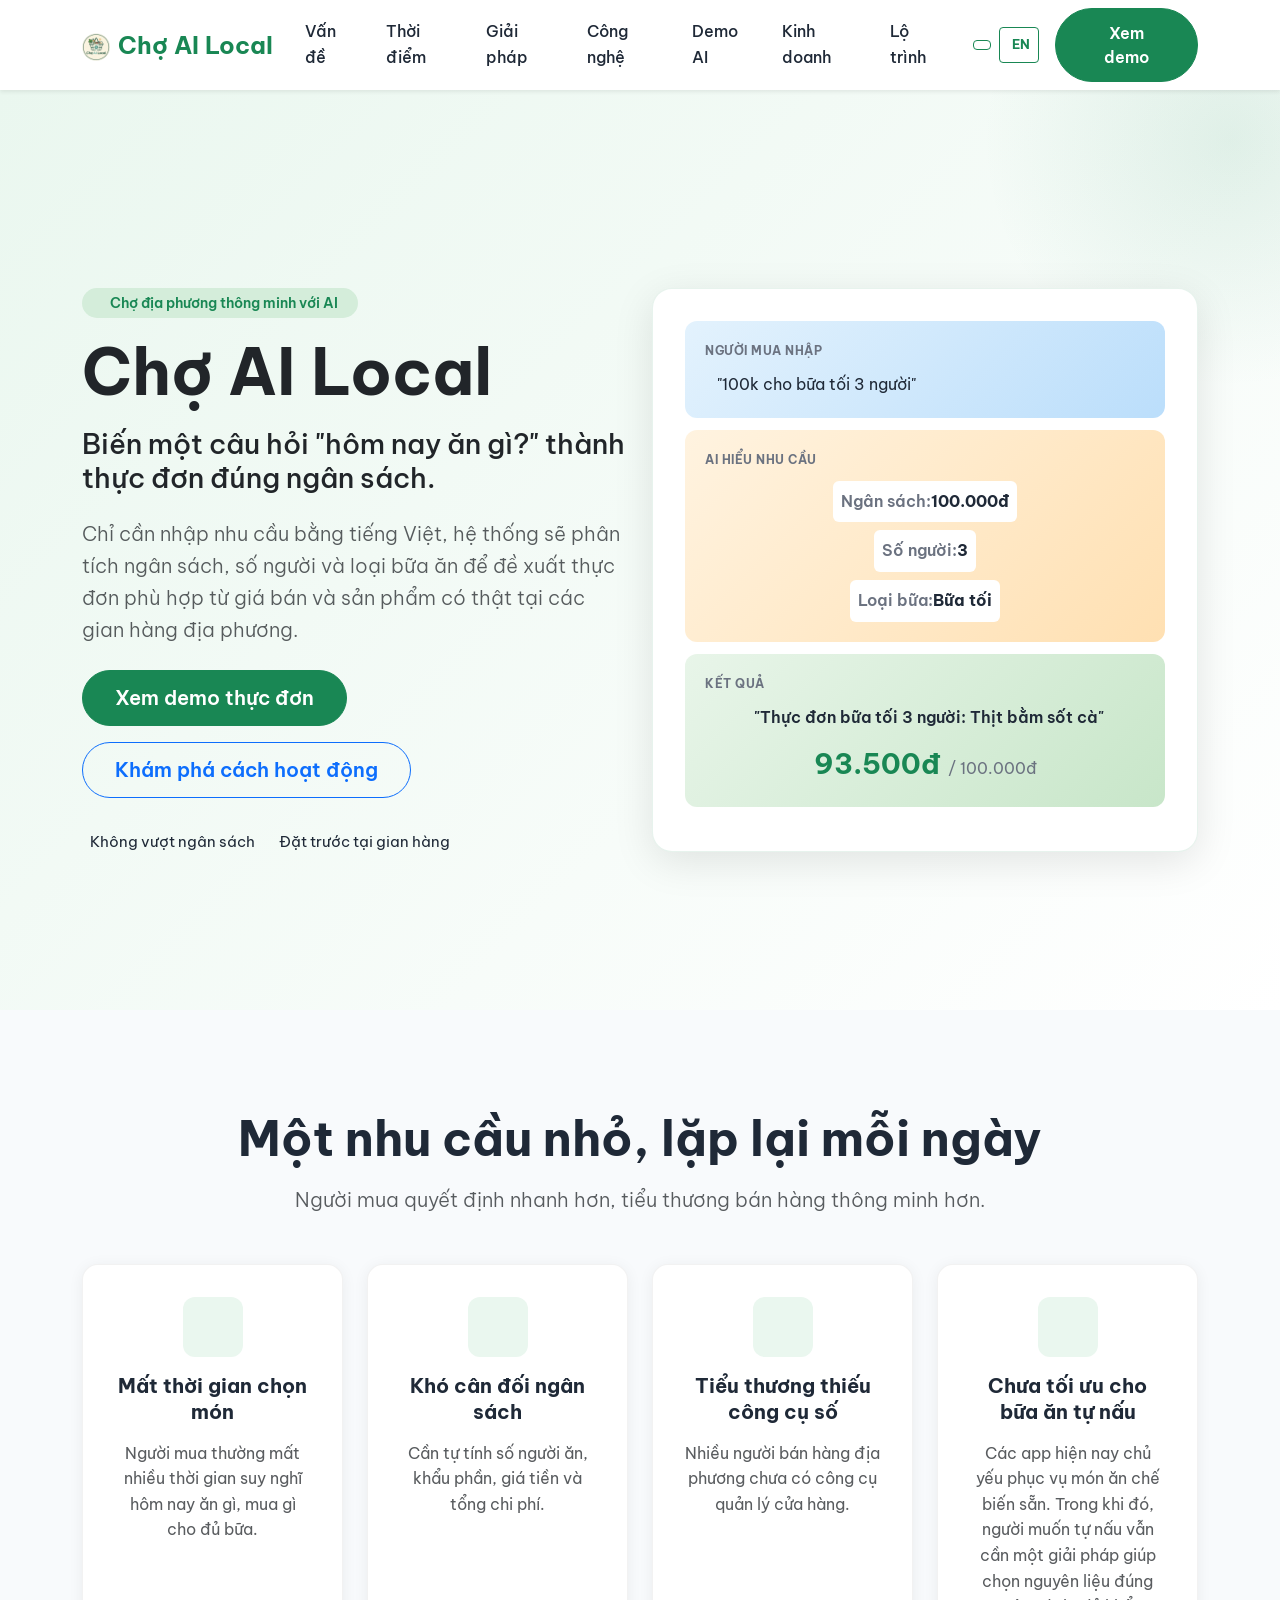
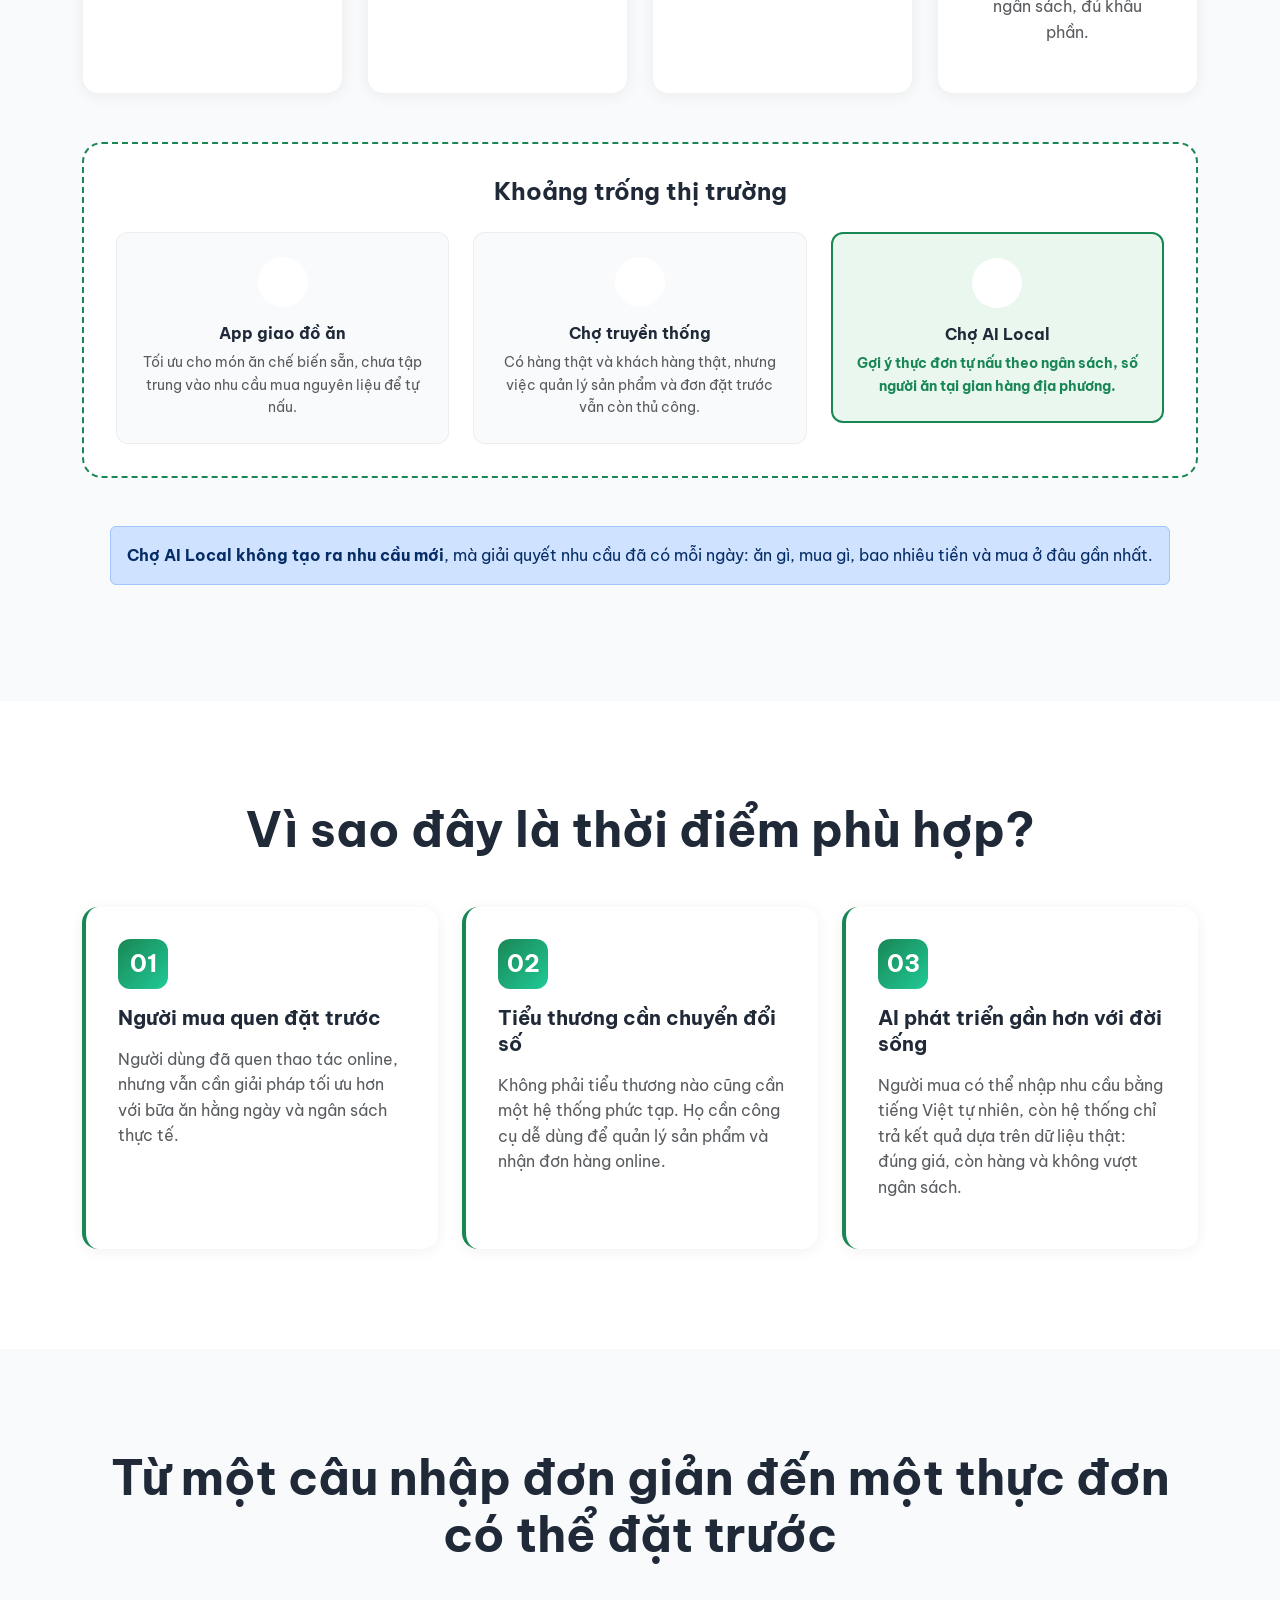
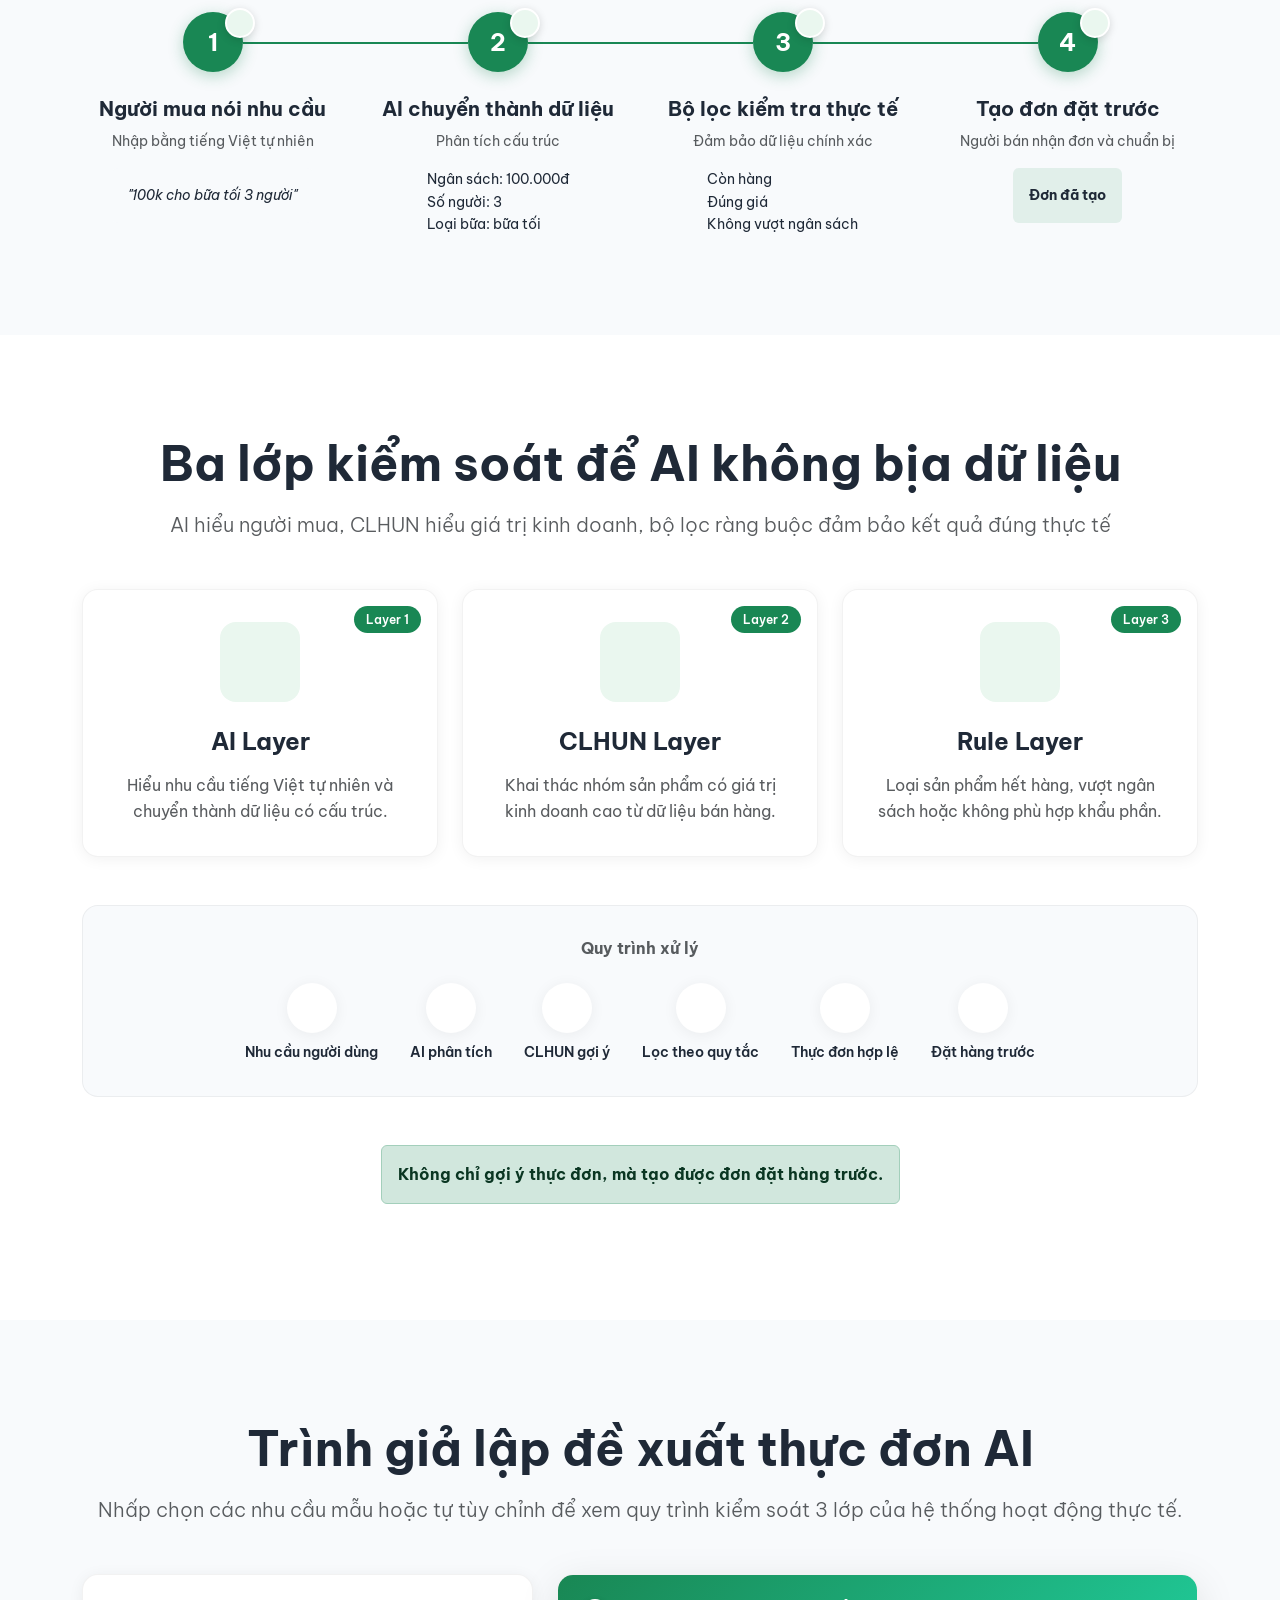
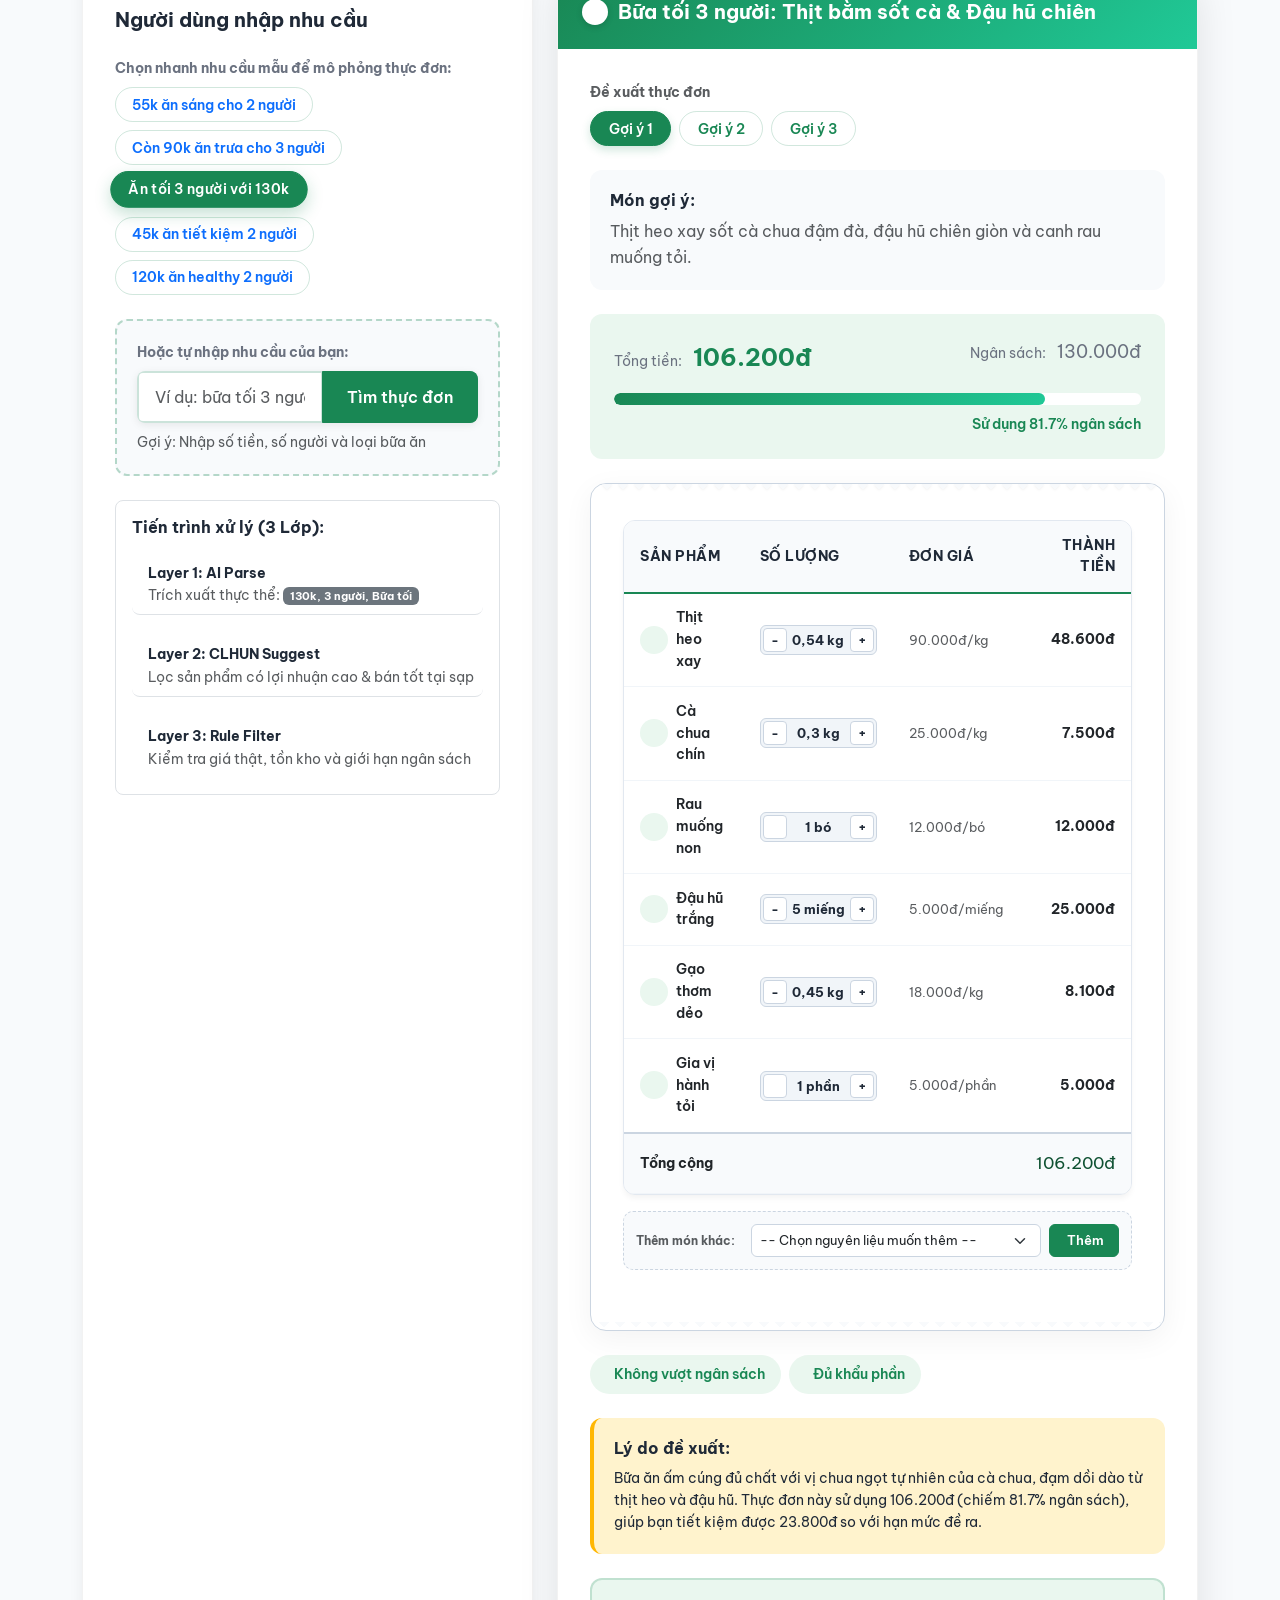
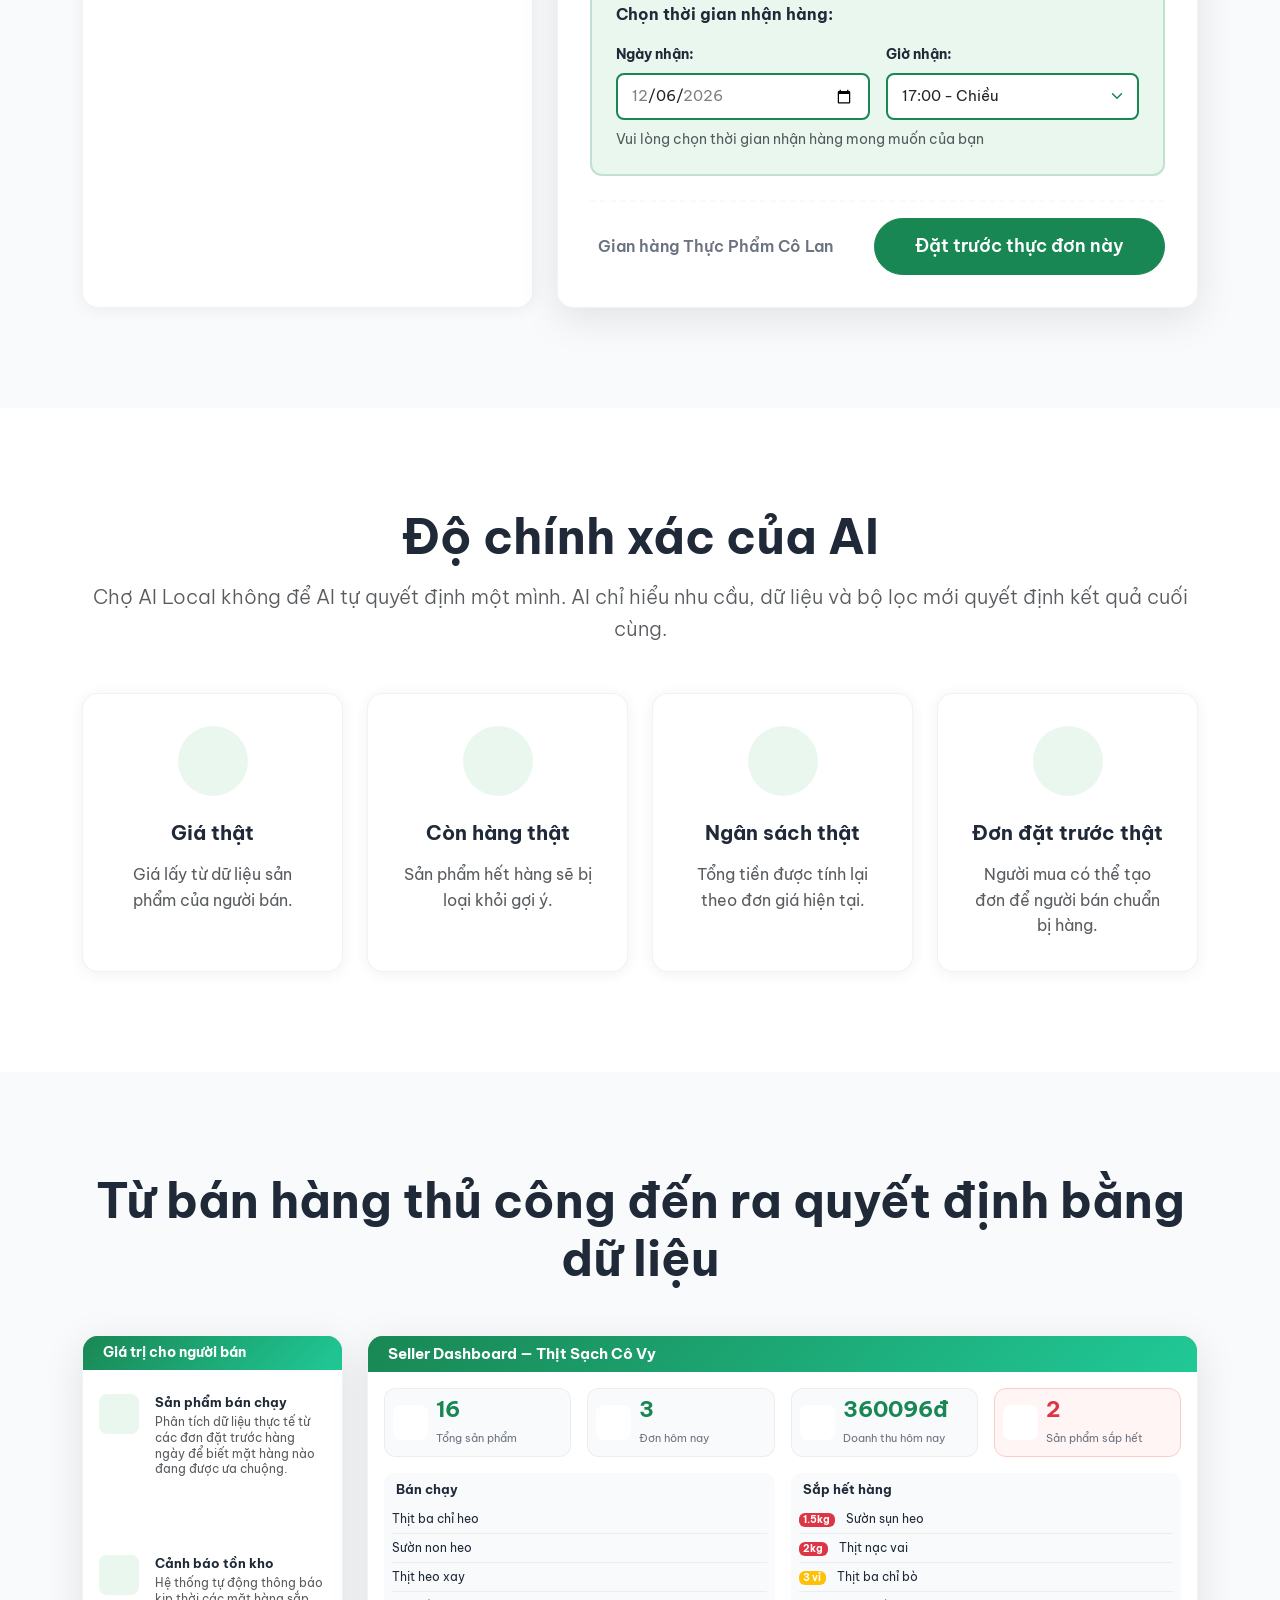
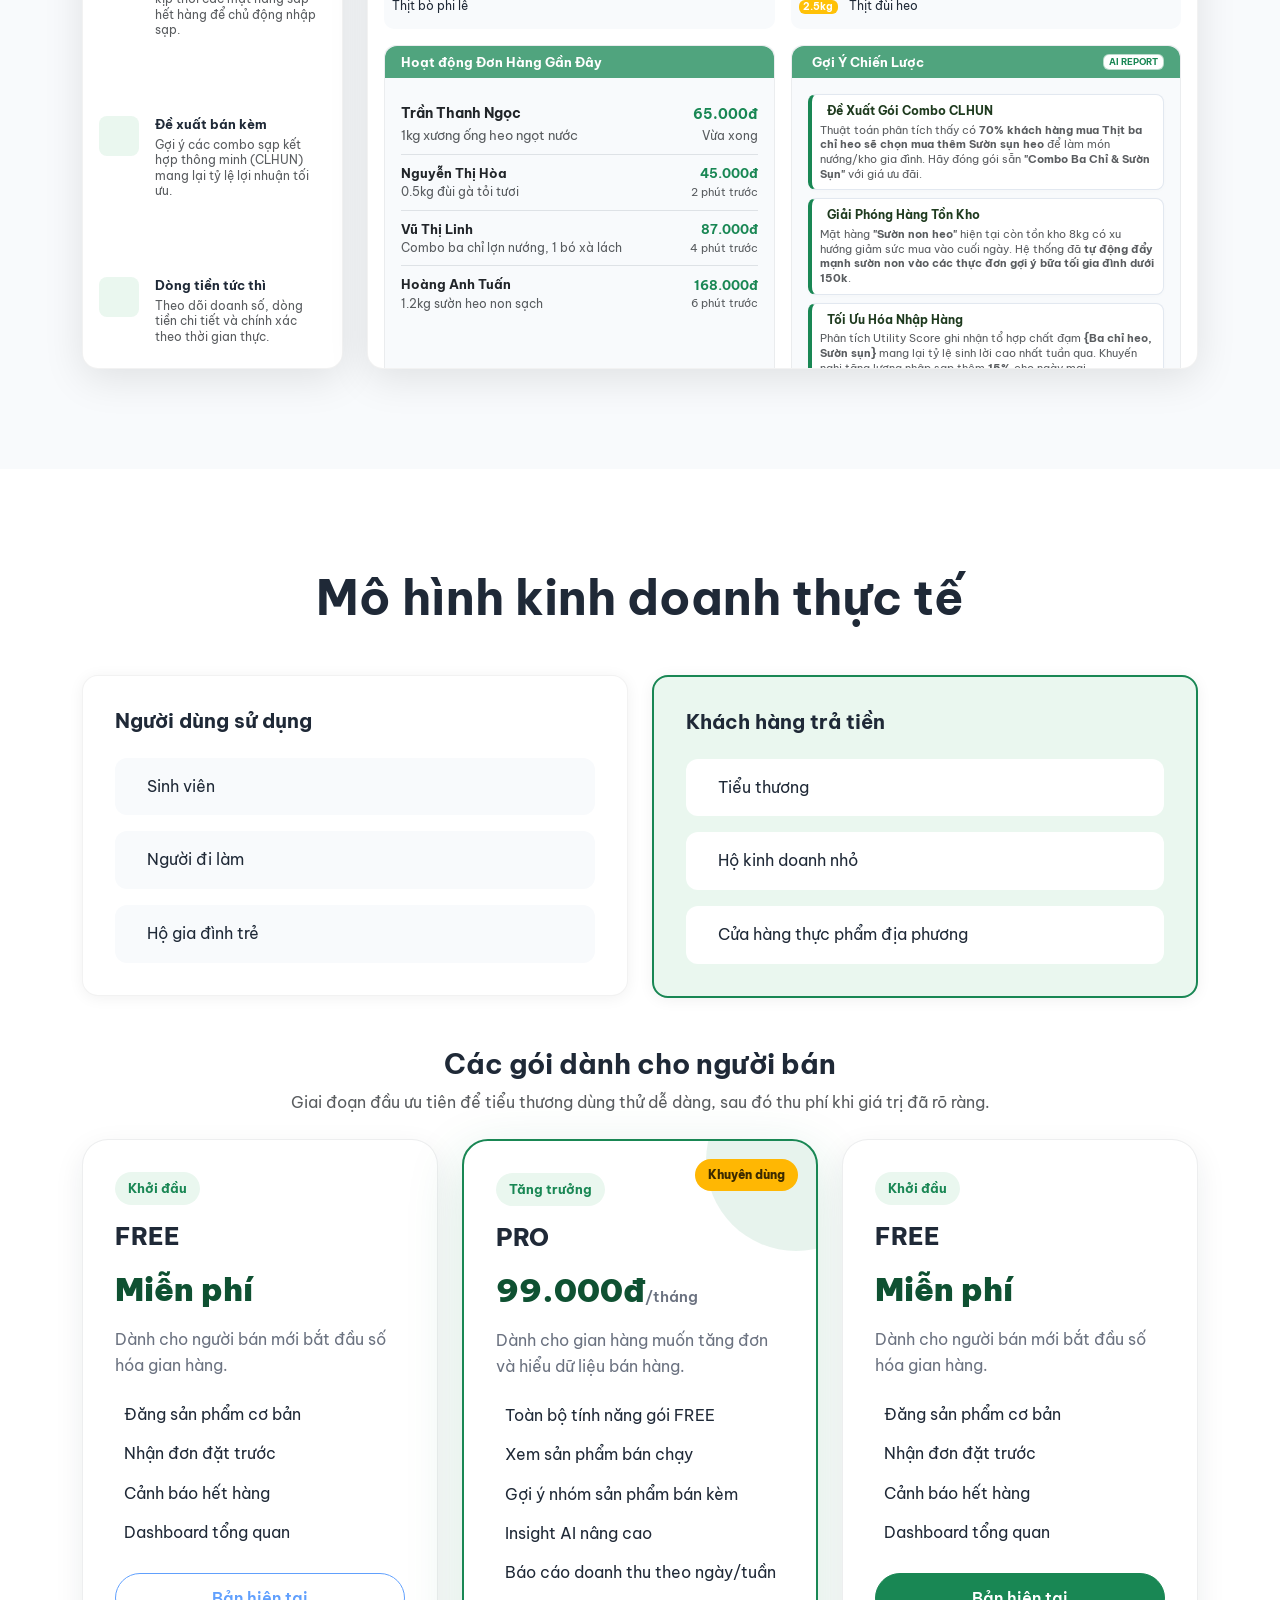
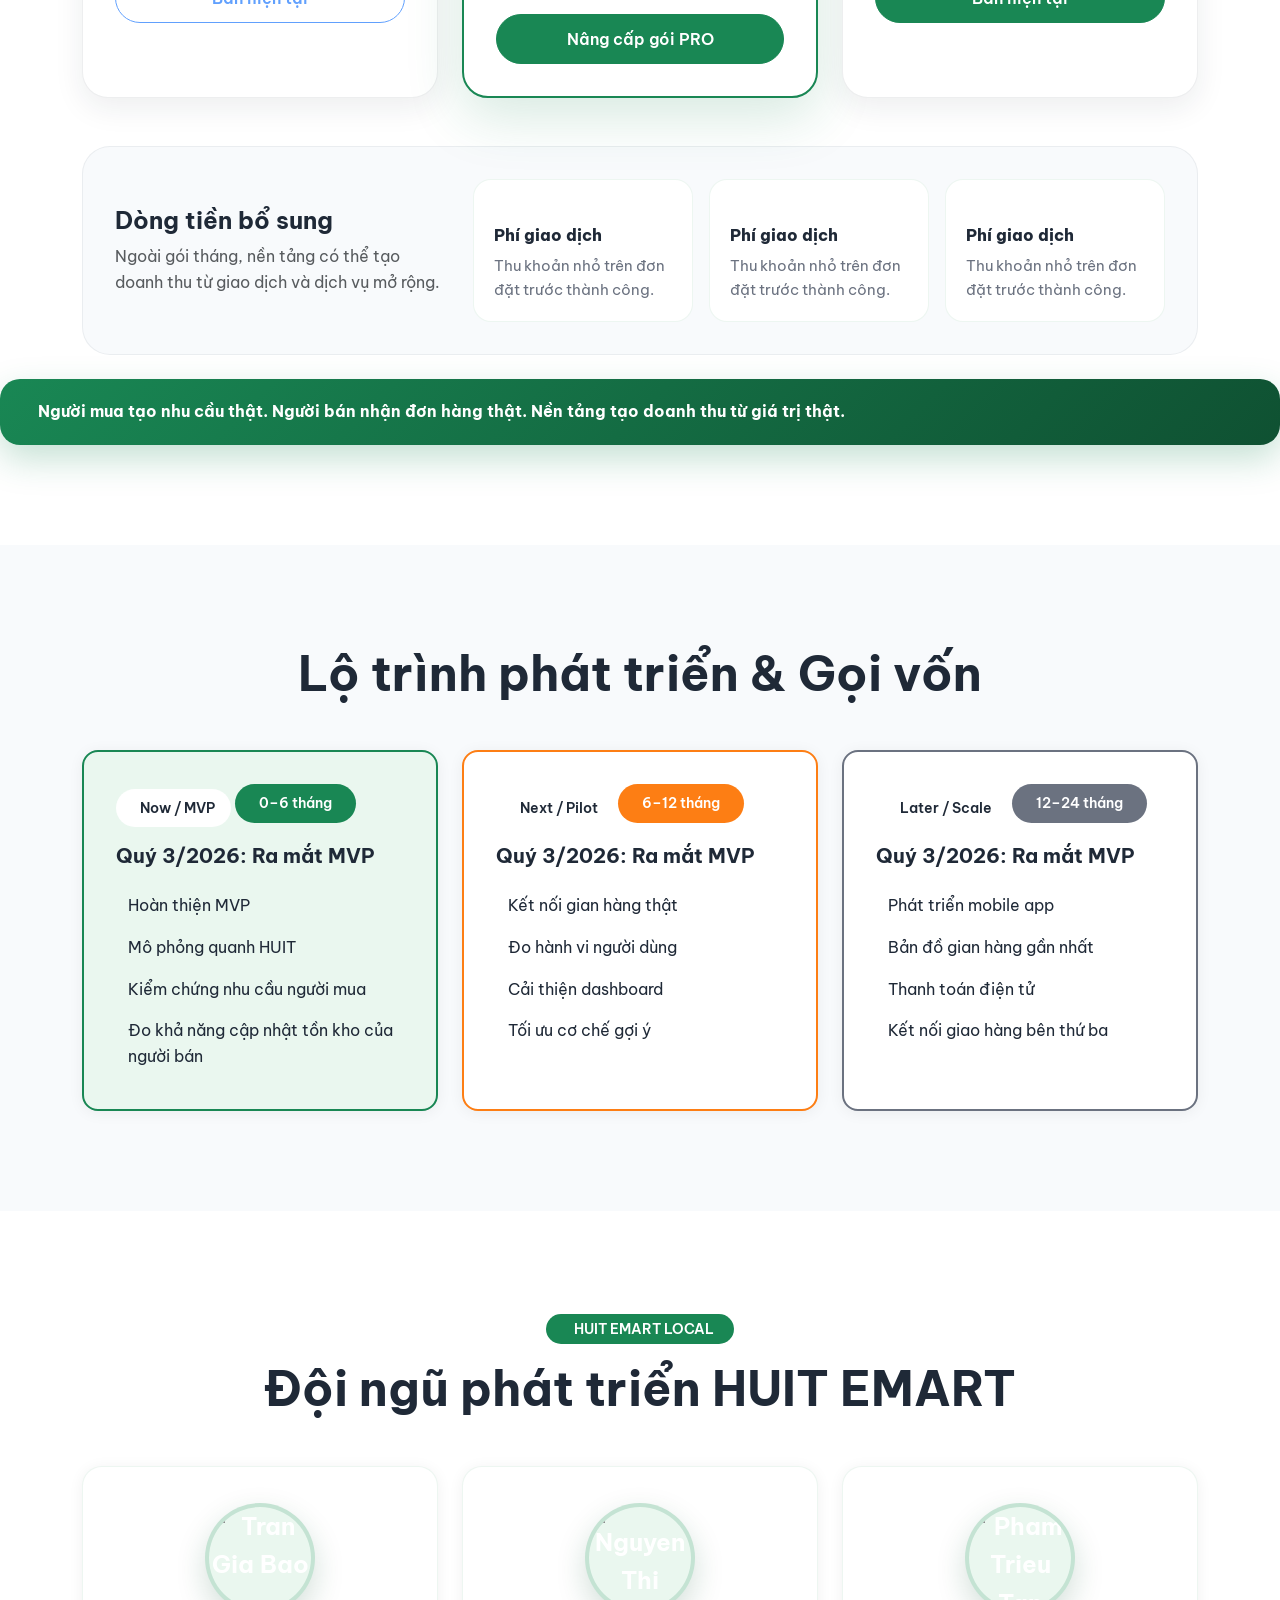
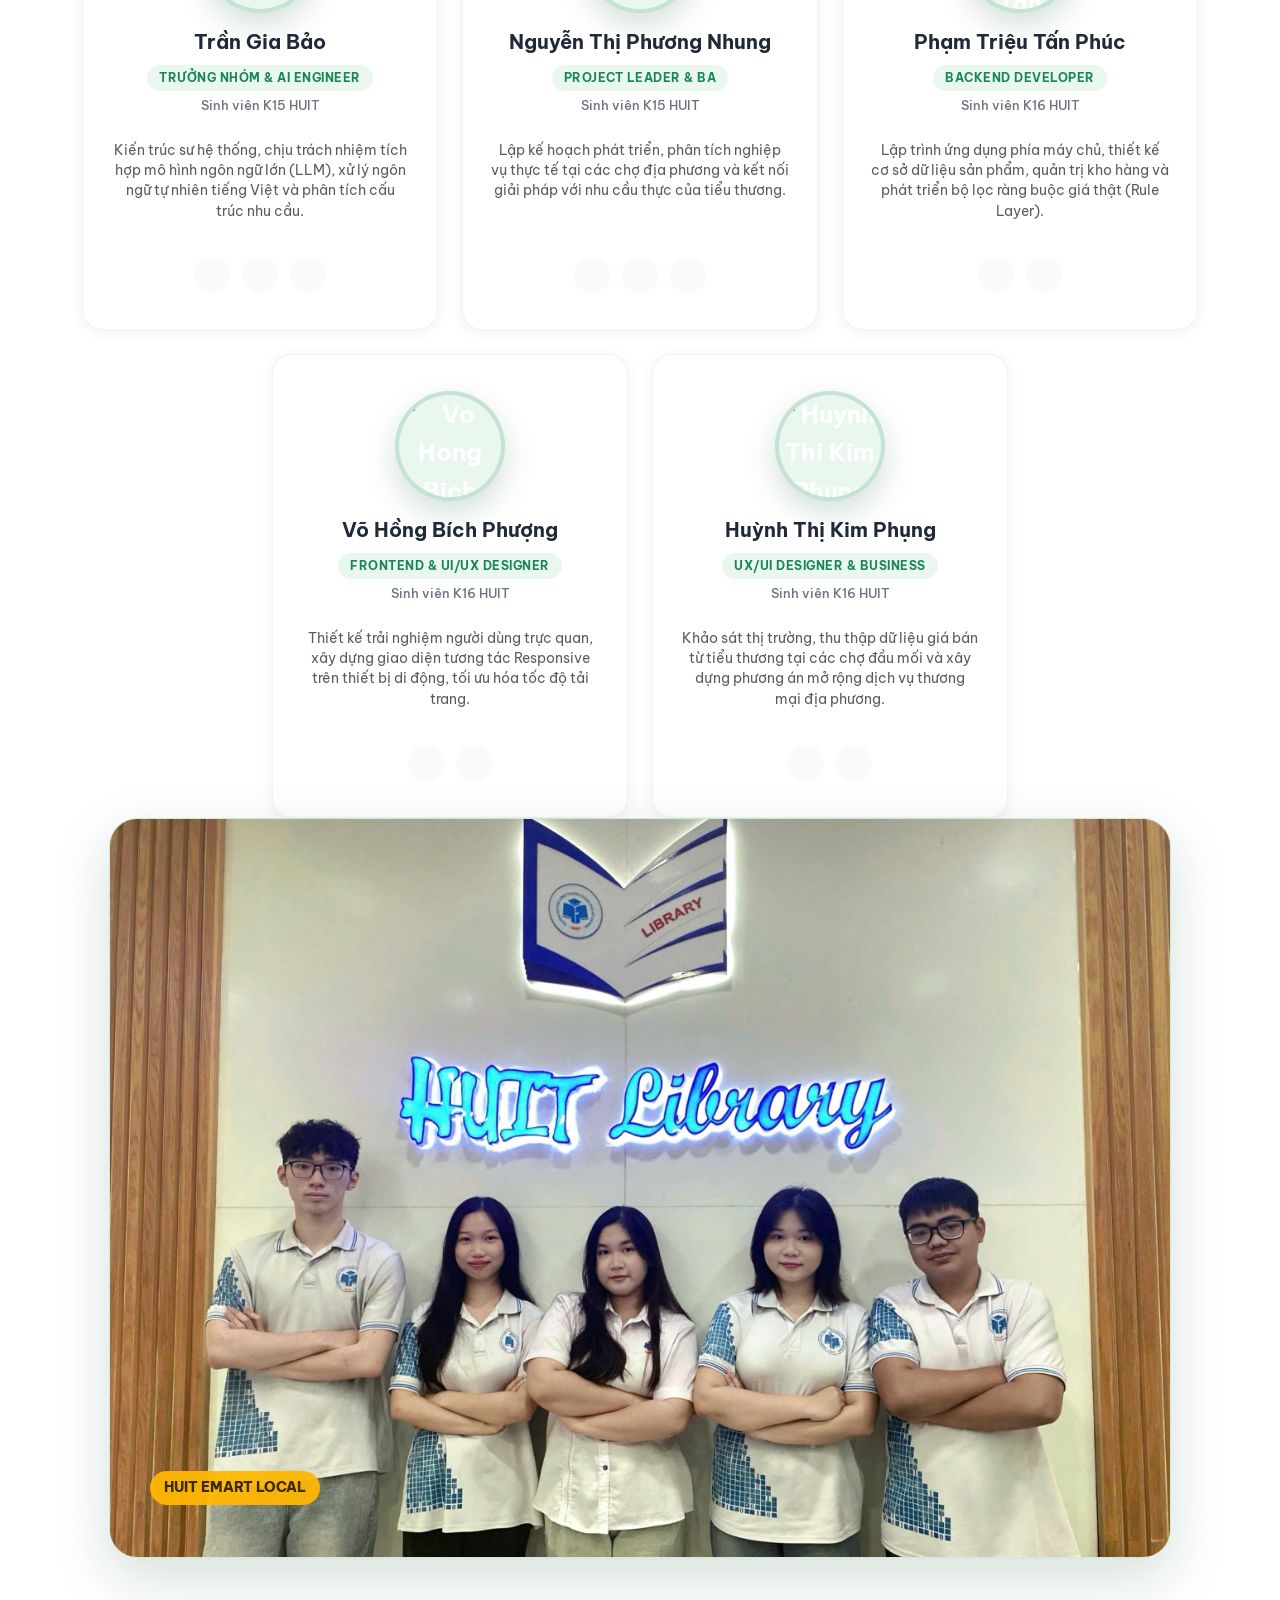
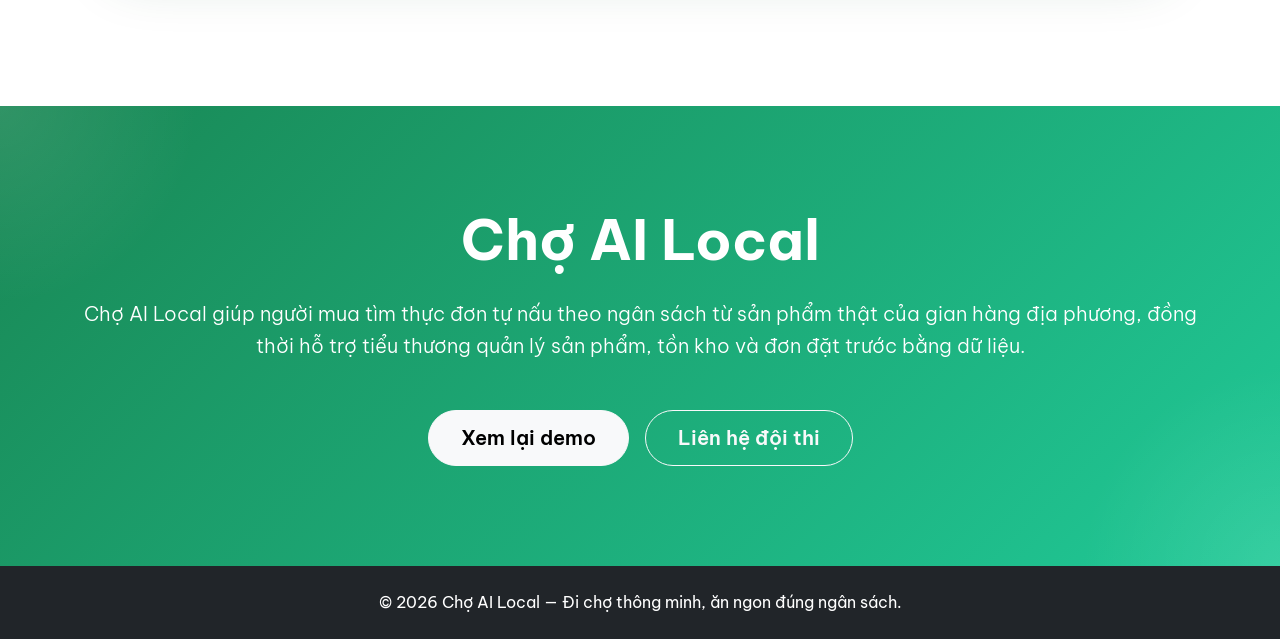
==== index.html @ bd73795e "update" ====
<!doctype html>
<html lang="vi">
  <head>
    <meta charset="UTF-8" />
    <meta name="viewport" content="width=device-width, initial-scale=1.0" />
    <meta
      name="description"
      content="Chợ AI Local - Gợi ý thực đơn theo ngân sách từ sản phẩm thật của tiểu thương địa phương"
    />
    <link rel="icon" type="image/png" href="assets/team/logo.png" />
    <link rel="shortcut icon" href="assets/team/logo.png" />
    <title>Chợ AI Local - Chợ địa phương thông minh</title>

    <!-- Bootstrap 5 CSS -->
    <link
      href="https://cdn.jsdelivr.net/npm/bootstrap@5.3.0/dist/css/bootstrap.min.css"
      rel="stylesheet"
    />
    <!-- Bootstrap Icons (kept for compatibility) -->
    <link
      rel="stylesheet"
      href="https://cdn.jsdelivr.net/npm/bootstrap-icons@1.11.0/font/bootstrap-icons.css"
    />
    <!-- Google Fonts: Inter & Be Vietnam Pro -->
    <link rel="preconnect" href="https://fonts.googleapis.com">
    <link rel="preconnect" href="https://fonts.gstatic.com" crossorigin>
    <link href="https://fonts.googleapis.com/css2?family=Be+Vietnam+Pro:ital,wght@0,100;0,200;0,300;0,400;0,500;0,600;0,700;0,800;0,900;1,100;1,200;1,300;1,400;1,500;1,600;1,700;1,800;1,900&family=Inter:wght@100..900&display=swap" rel="stylesheet">
    
    <!-- Phosphor Icons (Regular, Fill, Bold) -->
    <link rel="stylesheet" type="text/css" href="https://cdn.jsdelivr.net/npm/@phosphor-icons/web@2.1.1/src/regular/style.css" />
    <link rel="stylesheet" type="text/css" href="https://cdn.jsdelivr.net/npm/@phosphor-icons/web@2.1.1/src/fill/style.css" />
    <link rel="stylesheet" type="text/css" href="https://cdn.jsdelivr.net/npm/@phosphor-icons/web@2.1.1/src/bold/style.css" />
    
    <!-- Custom CSS -->
    <link rel="stylesheet" href="css/style.css" />
  </head>

  <body>
    <!-- Header -->
    <nav
      class="navbar navbar-expand-lg navbar-light bg-white sticky-top shadow-sm"
    >
      <div class="container">
        <a class="navbar-brand fw-bold text-primary" href="#home">
          <img
            src="assets/team/logo.png"
            alt="Chợ AI Local"
            width="28"
            height="28"
            class="me-2 align-middle"
          />
          Chợ AI Local
        </a>
        <button
          class="navbar-toggler"
          type="button"
          data-bs-toggle="collapse"
          data-bs-target="#navbarNav"
        >
          <span class="navbar-toggler-icon"></span>
        </button>
        <div class="collapse navbar-collapse" id="navbarNav">
          <ul class="navbar-nav ms-auto">
            <li class="nav-item">
              <a class="nav-link" href="#problem">
                <span class="lang-vi">Vấn đề</span><span class="lang-en">Problems</span>
              </a>
            </li>
            <li class="nav-item">
              <a class="nav-link" href="#why-now">
                <span class="lang-vi">Thời điểm</span><span class="lang-en">Why Now</span>
              </a>
            </li>
            <li class="nav-item">
              <a class="nav-link" href="#solution">
                <span class="lang-vi">Giải pháp</span><span class="lang-en">Solution</span>
              </a>
            </li>
            <li class="nav-item">
              <a class="nav-link" href="#different">
                <span class="lang-vi">Công nghệ</span><span class="lang-en">Technology</span>
              </a>
            </li>
            <li class="nav-item">
              <a class="nav-link" href="#demo">
                <span class="lang-vi">Demo AI</span><span class="lang-en">AI Demo</span>
              </a>
            </li>
            <li class="nav-item">
              <a class="nav-link" href="#business">
                <span class="lang-vi">Kinh doanh</span><span class="lang-en">Business</span>
              </a>
            </li>
            <li class="nav-item">
              <a class="nav-link" href="#roadmap">
                <span class="lang-vi">Lộ trình</span><span class="lang-en">Roadmap</span>
              </a>
            </li>
          </ul>
          <!-- Theme & Language Toggles -->
          <div class="d-flex align-items-center ms-lg-3 gap-2 mt-3 mt-lg-0">
            <button class="btn btn-outline-success btn-sm px-2 py-1" id="theme-toggle" title="Đổi giao diện / Toggle Theme">
              <i class="ph ph-moon" id="theme-icon" style="font-size: 1.1rem; vertical-align: middle;"></i>
            </button>
            <button class="btn btn-outline-success btn-sm px-2 py-1" id="lang-toggle" title="Đổi ngôn ngữ / Change Language">
              <i class="ph ph-translate" style="font-size: 1.1rem; vertical-align: middle;"></i>
              <span class="ms-1 fw-bold" style="font-size: 0.8rem;" id="lang-toggle-text">EN</span>
            </button>
          </div>
          <a href="#demo" class="btn btn-primary btn-rounded ms-3">
            <span class="lang-vi">Xem demo</span><span class="lang-en">View Demo</span>
          </a>
        </div>
      </div>
    </nav>

    <!-- Hero Section -->
    <section id="home" class="hero-section">
      <div class="hero-bg-decoration"></div>
      <div class="container position-relative">
        <div class="row align-items-center min-vh-80">
          <div class="col-lg-6 mb-5 mb-lg-0 reveal">
            <div class="badge badge-mvp mb-3">
              <i class="ph ph-lightbulb"></i>
              <span class="lang-vi">Chợ địa phương thông minh với AI</span>
              <span class="lang-en">Smart local market with AI</span>
            </div>
            <h1 class="display-3 fw-bold text-dark mb-3">
              <span class="lang-vi">Chợ AI Local</span>
              <span class="lang-en">AI Local Market</span>
            </h1>
            <h2 class="h3 text-dark mb-4">
              <span class="lang-vi">Biến một câu hỏi "hôm nay ăn gì?" thành thực đơn đúng ngân sách.</span>
              <span class="lang-en">Turn the daily question "What to eat today?" into a budget-friendly menu.</span>
            </h2>
            <p class="lead text-muted mb-4">
              <span class="lang-vi">Chỉ cần nhập nhu cầu bằng tiếng Việt, hệ thống sẽ phân tích ngân sách, số người và loại bữa ăn để đề xuất thực đơn phù hợp từ giá bán và sản phẩm có thật tại các gian hàng địa phương.</span>
              <span class="lang-en">Just input your request in Vietnamese; the system will analyze the budget, portions, and meal type to suggest a suitable menu using real items and prices from local stalls.</span>
            </p>
            <div class="d-flex flex-wrap gap-3 mb-4">
              <a href="#demo" class="btn btn-primary btn-lg btn-rounded">
                <i class="ph ph-play-circle"></i>
                <span class="lang-vi">Xem demo thực đơn</span>
                <span class="lang-en">View Menu Demo</span>
              </a>
              <a
                href="#solution"
                class="btn btn-outline-primary btn-lg btn-rounded"
              >
                <span class="lang-vi">Khám phá cách hoạt động</span>
                <span class="lang-en">Discover how it works</span>
              </a>
            </div>
            <div class="trust-badges">
              <div class="trust-badge">
                <i class="ph-fill ph-check-circle text-success"></i>
                <span class="lang-vi">Không vượt ngân sách</span>
                <span class="lang-en">Within budget</span>
              </div>
              <div class="trust-badge">
                <i class="ph-fill ph-check-circle text-success"></i>
                <span class="lang-vi">Đặt trước tại gian hàng</span>
                <span class="lang-en">Pre-order at stalls</span>
              </div>
            </div>
          </div>
          <div class="col-lg-6 reveal">
            <div class="ai-workflow-card">
              <div class="workflow-layer layer-1">
                <div class="layer-label">
                  <span class="lang-vi">Người mua nhập</span>
                  <span class="lang-en">Buyer inputs</span>
                </div>
                <div class="layer-content">
                  <i class="ph ph-chat-text"></i>
                  <span class="lang-vi">"100k cho bữa tối 3 người"</span>
                  <span class="lang-en">"100k for dinner for 3 people"</span>
                </div>
              </div>
              <div class="workflow-arrow">
                <i class="ph ph-arrow-down"></i>
              </div>
              <div class="workflow-layer layer-2">
                <div class="layer-label">
                  <i class="ph ph-cpu"></i>
                  <span class="lang-vi">AI hiểu nhu cầu</span>
                  <span class="lang-en">AI parses intent</span>
                </div>
                <div class="layer-content parsed-data">
                  <div class="parsed-item">
                    <span class="label">
                      <span class="lang-vi">Ngân sách:</span>
                      <span class="lang-en">Budget:</span>
                    </span>
                    <span class="value">
                      <span class="lang-vi">100.000đ</span>
                      <span class="lang-en">100,000 VND</span>
                    </span>
                  </div>
                  <div class="parsed-item">
                    <span class="label">
                      <span class="lang-vi">Số người:</span>
                      <span class="lang-en">People:</span>
                    </span>
                    <span class="value">3</span>
                  </div>
                  <div class="parsed-item">
                    <span class="label">
                      <span class="lang-vi">Loại bữa:</span>
                      <span class="lang-en">Meal type:</span>
                    </span>
                    <span class="value">
                      <span class="lang-vi">Bữa tối</span>
                      <span class="lang-en">Dinner</span>
                    </span>
                  </div>
                </div>
              </div>
              <div class="workflow-arrow">
                <i class="ph ph-arrow-down"></i>
              </div>
              <div class="workflow-layer layer-3">
                <div class="layer-label">
                  <span class="lang-vi">Kết quả</span>
                  <span class="lang-en">Output</span>
                </div>
                <div class="layer-content result-content">
                  <div class="result-title">
                    <i class="ph-fill ph-check-circle text-success"></i>
                    <span class="lang-vi">"Thực đơn bữa tối 3 người: Thịt bằm sốt cà"</span>
                    <span class="lang-en">"Dinner for 3 people: Minced pork with tomato sauce"</span>
                  </div>
                  <div class="result-price">
                    <span class="price-value">
                      <span class="lang-vi">93.500đ</span>
                      <span class="lang-en">93,500 VND</span>
                    </span>
                    <span class="price-total">
                      <span class="lang-vi">/ 100.000đ</span>
                      <span class="lang-en">/ 100,000 VND</span>
                    </span>
                  </div>
                </div>
              </div>
            </div>
          </div>
        </div>
      </div>
    </section>

    <!-- Problem Section -->
    <section id="problem" class="section-padding bg-section">
      <div class="container">
        <div class="text-center mb-5 reveal">
          <h2 class="display-5 fw-bold mb-3">
            <span class="lang-vi">Một nhu cầu nhỏ, lặp lại mỗi ngày</span>
            <span class="lang-en">A small, daily recurring need</span>
          </h2>
          <p class="lead text-muted">
            <span class="lang-vi">Người mua quyết định nhanh hơn, tiểu thương bán hàng thông minh hơn.</span>
            <span class="lang-en">Buyers decide faster, local merchants sell smarter.</span>
          </p>
        </div>
        <div class="row g-4 mb-5">
          <div class="col-md-6 col-lg-3 reveal">
            <div class="feature-card text-center h-100">
              <div class="icon-box mb-3">
                <i class="ph ph-clock"></i>
              </div>
              <h5 class="fw-bold mb-3">
                <span class="lang-vi">Mất thời gian chọn món</span>
                <span class="lang-en">Time wasted choosing dishes</span>
              </h5>
              <p class="text-muted">
                <span class="lang-vi">Người mua thường mất nhiều thời gian suy nghĩ hôm nay ăn gì, mua gì cho đủ bữa.</span>
                <span class="lang-en">Buyers often spend too much time thinking about what to cook and buy for a meal.</span>
              </p>
            </div>
          </div>
          <div class="col-md-6 col-lg-3 reveal">
            <div class="feature-card text-center h-100">
              <div class="icon-box mb-3">
                <i class="ph ph-wallet"></i>
              </div>
              <h5 class="fw-bold mb-3">
                <span class="lang-vi">Khó cân đối ngân sách</span>
                <span class="lang-en">Hard to manage budget</span>
              </h5>
              <p class="text-muted">
                <span class="lang-vi">Cần tự tính số người ăn, khẩu phần, giá tiền và tổng chi phí.</span>
                <span class="lang-en">Need to manually calculate portion sizes, pricing, and total costs.</span>
              </p>
            </div>
          </div>
          <div class="col-md-6 col-lg-3 reveal">
            <div class="feature-card text-center h-100">
              <div class="icon-box mb-3">
                <i class="ph ph-storefront"></i>
              </div>
              <h5 class="fw-bold mb-3">
                <span class="lang-vi">Tiểu thương thiếu công cụ số</span>
                <span class="lang-en">Merchants lack digital tools</span>
              </h5>
              <p class="text-muted">
                <span class="lang-vi">Nhiều người bán hàng địa phương chưa có công cụ quản lý cửa hàng.</span>
                <span class="lang-en">Many local merchants do not have store management tools.</span>
              </p>
            </div>
          </div>
          <div class="col-md-6 col-lg-3 reveal">
            <div class="feature-card text-center h-100">
              <div class="icon-box mb-3">
                <i class="ph ph-shopping-bag-open"></i>
              </div>
              <h5 class="fw-bold mb-3">
                <span class="lang-vi">Chưa tối ưu cho bữa ăn tự nấu</span>
                <span class="lang-en">Not optimized for home cooking</span>
              </h5>
              <p class="text-muted">
                <span class="lang-vi">Các app hiện nay chủ yếu phục vụ món ăn chế biến sẵn. Trong khi đó, người muốn tự nấu vẫn cần một giải pháp giúp chọn nguyên liệu đúng ngân sách, đủ khẩu phần.</span>
                <span class="lang-en">Existing apps mainly serve ready-made meals. Meanwhile, those who want to cook themselves still need a solution to choose ingredients within budget and portions.</span>
              </p>
            </div>
          </div>
        </div>

        <!-- Market Gap -->
        <div class="market-gap-section reveal">
          <h4 class="text-center fw-bold mb-4">
            <span class="lang-vi">Khoảng trống thị trường</span>
            <span class="lang-en">Market Gap</span>
          </h4>
          <div class="row g-4">
            <div class="col-md-4">
              <div class="gap-card">
                <div class="gap-icon">
                  <i class="ph ph-phone"></i>
                </div>
                <h6 class="fw-bold mb-2">
                  <span class="lang-vi">App giao đồ ăn</span>
                  <span class="lang-en">Food Delivery Apps</span>
                </h6>

                <p class="text-muted small mb-0">
                  <span class="lang-vi">Tối ưu cho món ăn chế biến sẵn, chưa tập trung vào nhu cầu mua nguyên liệu để tự nấu.</span>
                  <span class="lang-en">Optimized for ready-made meals, ignoring the need to buy raw ingredients for home cooking.</span>
                </p>
              </div>
            </div>
            <div class="col-md-4">
              <div class="gap-card">
                <div class="gap-icon">
                  <i class="ph ph-basket"></i>
                </div>
                <h6 class="fw-bold mb-2">
                  <span class="lang-vi">Chợ truyền thống</span>
                  <span class="lang-en">Traditional Markets</span>
                </h6>
                <p class="text-muted small mb-0">
                  <span class="lang-vi">Có hàng thật và khách hàng thật, nhưng việc quản lý sản phẩm và đơn đặt trước vẫn còn thủ công.</span>
                  <span class="lang-en">Real products and real customers, but product inventory and pre-orders are still completely manual.</span>
                </p>
              </div>
            </div>
            <div class="col-md-4">
              <div class="gap-card gap-card-highlight">
                <div class="gap-icon">
                  <i class="ph ph-storefront"></i>
                </div>
                <h6 class="fw-bold mb-2">
                  <span class="lang-vi">Chợ AI Local</span>
                  <span class="lang-en">AI Local Market</span>
                </h6>
                <p class="text-success small mb-0 fw-bold">
                  <span class="lang-vi">Gợi ý thực đơn tự nấu theo ngân sách, số người ăn tại gian hàng địa phương.</span>
                  <span class="lang-en">Suggests cooking menus based on budget and portions, sourced directly from local stalls.</span>
                </p>
              </div>
            </div>
          </div>
        </div>

        <div class="text-center mt-5 reveal">
          <div class="alert alert-primary d-inline-block">
            <span class="lang-vi"><strong>Chợ AI Local không tạo ra nhu cầu mới</strong>, mà giải quyết nhu cầu đã có mỗi ngày: ăn gì, mua gì, bao nhiêu tiền và mua ở đâu gần nhất.</span>
            <span class="lang-en"><strong>AI Local Market does not create a new need</strong>; it solves an existing daily need: what to eat, what to buy, how much to spend, and where to buy it nearby.</span>
          </div>
        </div>
      </div>
    </section>

    <!-- Why Now Section -->
    <section id="why-now" class="section-padding">
      <div class="container">
        <div class="text-center mb-5 reveal">
          <h2 class="display-5 fw-bold mb-3">
            <span class="lang-vi">Vì sao đây là thời điểm phù hợp?</span>
            <span class="lang-en">Why Now?</span>
          </h2>
        </div>
        <div class="row g-4">
          <div class="col-lg-4 reveal">
            <div class="why-card">
              <div class="why-number">01</div>
              <h5 class="fw-bold mb-3">
                <span class="lang-vi">Người mua quen đặt trước</span>
                <span class="lang-en">Buyers are used to pre-ordering</span>
              </h5>
              <p class="text-muted">
                <span class="lang-vi">Người dùng đã quen thao tác online, nhưng vẫn cần giải pháp tối ưu hơn với bữa ăn hằng ngày và ngân sách thực tế.</span>
                <span class="lang-en">Users are accustomed to online ordering, but still require a better optimization for daily home cooking and real budget constraints.</span>
              </p>
            </div>
          </div>
          <div class="col-lg-4 reveal">
            <div class="why-card">
              <div class="why-number">02</div>
              <h5 class="fw-bold mb-3">
                <span class="lang-vi">Tiểu thương cần chuyển đổi số</span>
                <span class="lang-en">Merchants need digitalization</span>
              </h5>
              <p class="text-muted">
                <span class="lang-vi">Không phải tiểu thương nào cũng cần một hệ thống phức tạp. Họ cần công cụ dễ dùng để quản lý sản phẩm và nhận đơn hàng online.</span>
                <span class="lang-en">Not all merchants need complex enterprise resource planning. They need simple, intuitive tools to track inventory and accept pre-orders.</span>
              </p>
            </div>
          </div>
          <div class="col-lg-4 reveal">
            <div class="why-card">
              <div class="why-number">03</div>
              <h5 class="fw-bold mb-3">
                <span class="lang-vi">AI phát triển gần hơn với đời sống</span>
                <span class="lang-en">AI is closer to daily life</span>
              </h5>
              <p class="text-muted">
                <span class="lang-vi">Người mua có thể nhập nhu cầu bằng tiếng Việt tự nhiên, còn hệ thống chỉ trả kết quả dựa trên dữ liệu thật: đúng giá, còn hàng và không vượt ngân sách.</span>
                <span class="lang-en">Buyers can enter their demands using natural local inputs, and the system filters it with real database constraints: actual prices, availability, and budgets.</span>
              </p>
            </div>
          </div>
        </div>
      </div>
    </section>

    <!-- Solution Section -->
    <section id="solution" class="section-padding bg-section">
      <div class="container">
        <div class="text-center mb-5 reveal">
          <h2 class="display-5 fw-bold mb-3">
            <span class="lang-vi">Từ một câu nhập đơn giản đến một thực đơn có thể đặt trước</span>
            <span class="lang-en">From a Simple Query to a Pre-orderable Menu</span>
          </h2>
        </div>
        <div class="timeline-container">
          <div class="timeline-line"></div>
          <div class="row g-4">
            <div class="col-md-6 col-lg-3 reveal">
              <div class="solution-step">
                <div class="step-circle-wrapper">
                  <div class="step-number">1</div>
                  <div class="step-badge-icon">
                    <i class="ph ph-chat-text"></i>
                  </div>
                </div>
                <h5 class="fw-bold mb-2">
                  <span class="lang-vi">Người mua nói nhu cầu</span>
                  <span class="lang-en">Buyer States Needs</span>
                </h5>
                <p class="text-muted small mb-3">
                  <span class="lang-vi">Nhập bằng tiếng Việt tự nhiên</span>
                  <span class="lang-en">Enter in natural language</span>
                </p>
                <div class="quote-box p-3 rounded">
                  <p class="mb-0 fst-italic small">
                    <span class="lang-vi">"100k cho bữa tối 3 người"</span>
                    <span class="lang-en">"100k for dinner for 3 people"</span>
                  </p>
                </div>
              </div>
            </div>
            <div class="col-md-6 col-lg-3 reveal">
              <div class="solution-step">
                <div class="step-circle-wrapper">
                  <div class="step-number">2</div>
                  <div class="step-badge-icon"><i class="ph ph-cpu"></i></div>
                </div>
                <h5 class="fw-bold mb-2">
                  <span class="lang-vi">AI chuyển thành dữ liệu</span>
                  <span class="lang-en">AI Converts to Data</span>
                </h5>
                <p class="text-muted small mb-3">
                  <span class="lang-vi">Phân tích cấu trúc</span>
                  <span class="lang-en">Structure Parsing</span>
                </p>
                <ul
                  class="list-unstyled small text-start d-inline-block ps-0 mb-0"
                >
                  <li>
                    <i class="ph ph-check text-success"></i>
                    <span class="lang-vi">Ngân sách: 100.000đ</span>
                    <span class="lang-en">Budget: 100,000đ</span>
                  </li>
                  <li>
                    <i class="ph ph-check text-success"></i>
                    <span class="lang-vi">Số người: 3</span>
                    <span class="lang-en">Portions: 3</span>
                  </li>
                  <li>
                    <i class="ph ph-check text-success"></i>
                    <span class="lang-vi">Loại bữa: bữa tối</span>
                    <span class="lang-en">Meal type: dinner</span>
                  </li>
                </ul>
              </div>
            </div>
            <div class="col-md-6 col-lg-3 reveal">
              <div class="solution-step">
                <div class="step-circle-wrapper">
                  <div class="step-number">3</div>
                  <div class="step-badge-icon">
                    <i class="ph ph-shield-check"></i>
                  </div>
                </div>
                <h5 class="fw-bold mb-2">
                  <span class="lang-vi">Bộ lọc kiểm tra thực tế</span>
                  <span class="lang-en">Real-world Constraints Filter</span>
                </h5>
                <p class="text-muted small mb-3">
                  <span class="lang-vi">Đảm bảo dữ liệu chính xác</span>
                  <span class="lang-en">Ensure data accuracy</span>
                </p>
                <ul
                  class="list-unstyled small text-start d-inline-block ps-0 mb-0"
                >
                  <li>
                    <i class="ph ph-check text-success"></i>
                    <span class="lang-vi">Còn hàng</span>
                    <span class="lang-en">In stock</span>
                  </li>
                  <li>
                    <i class="ph ph-check text-success"></i>
                    <span class="lang-vi">Đúng giá</span>
                    <span class="lang-en">Correct prices</span>
                  </li>
                  <li>
                    <i class="ph ph-check text-success"></i>
                    <span class="lang-vi">Không vượt ngân sách</span>
                    <span class="lang-en">Within budget limit</span>
                  </li>
                </ul>
              </div>
            </div>
            <div class="col-md-6 col-lg-3 reveal">
              <div class="solution-step">
                <div class="step-circle-wrapper">
                  <div class="step-number">4</div>
                  <div class="step-badge-icon">
                    <i class="ph ph-shopping-cart-simple"></i>
                  </div>
                </div>
                <h5 class="fw-bold mb-2">
                  <span class="lang-vi">Tạo đơn đặt trước</span>
                  <span class="lang-en">Generate Pre-order</span>
                </h5>
                <p class="text-muted small mb-3">
                  <span class="lang-vi">Người bán nhận đơn và chuẩn bị</span>
                  <span class="lang-en">Merchant receives & prepares</span>
                </p>
                <div class="bg-success bg-opacity-10 p-3 rounded text-center">
                  <i class="ph-fill ph-check-circle text-success"></i>
                  <p class="mb-0 small fw-bold">
                    <span class="lang-vi">Đơn đã tạo</span>
                    <span class="lang-en">Order Created</span>
                  </p>
                </div>
              </div>
            </div>
          </div>
        </div>
      </div>
    </section>

    <!-- Differentiation Section -->
    <section id="different" class="section-padding">
      <div class="container">
        <div class="text-center mb-5 reveal">
          <h2 class="display-5 fw-bold mb-3">
            <span class="lang-vi">Ba lớp kiểm soát để AI không bịa dữ liệu</span>
            <span class="lang-en">Three Control Layers to Prevent AI Hallucinations</span>
          </h2>
          <p class="lead text-muted">
            <span class="lang-vi">AI hiểu người mua, CLHUN hiểu giá trị kinh doanh, bộ lọc ràng buộc đảm bảo kết quả đúng thực tế</span>
            <span class="lang-en">AI understands buyers, CLHUN suggests business value, and rule filters ensure realistic results</span>
          </p>
        </div>
        <div class="row g-4 mb-5">
          <div class="col-lg-4 reveal">
            <div class="tech-card">
              <div class="tech-layer-badge">Layer 1</div>
              <div class="icon-box-lg mb-4">
                <i class="ph ph-cpu"></i>
              </div>
              <h4 class="fw-bold mb-3">AI Layer</h4>
              <p class="text-muted mb-0">
                <span class="lang-vi">Hiểu nhu cầu tiếng Việt tự nhiên và chuyển thành dữ liệu có cấu trúc.</span>
                <span class="lang-en">Parses natural Vietnamese requests and structures them into structured data.</span>
              </p>
            </div>
          </div>
          <div class="col-lg-4 reveal">
            <div class="tech-card">
              <div class="tech-layer-badge">Layer 2</div>
              <div class="icon-box-lg mb-4">
                <i class="ph ph-tree-structure"></i>
              </div>
              <h4 class="fw-bold mb-3">CLHUN Layer</h4>
              <p class="text-muted mb-0">
                <span class="lang-vi">Khai thác nhóm sản phẩm có giá trị kinh doanh cao từ dữ liệu bán hàng.</span>
                <span class="lang-en">Leverages high-utility itemsets and business-critical products from sales data.</span>
              </p>
            </div>
          </div>
          <div class="col-lg-4 reveal">
            <div class="tech-card">
              <div class="tech-layer-badge">Layer 3</div>
              <div class="icon-box-lg mb-4">
                <i class="ph ph-shield-check"></i>
              </div>
              <h4 class="fw-bold mb-3">Rule Layer</h4>
              <p class="text-muted mb-0">
                <span class="lang-vi">Loại sản phẩm hết hàng, vượt ngân sách hoặc không phù hợp khẩu phần.</span>
                <span class="lang-en">Filters out out-of-stock items, budget-exceeding offers, or mismatched portion sizes.</span>
              </p>
            </div>
          </div>
        </div>

        <!-- Technology Flow -->
        <div class="tech-flow reveal">
          <div class="flow-title mb-4 text-center">
            <h6 class="fw-bold text-muted">
              <span class="lang-vi">Quy trình xử lý</span>
              <span class="lang-en">Processing Pipeline</span>
            </h6>
          </div>
          <div class="flow-steps">
            <div class="flow-step">
              <div class="flow-icon"><i class="ph ph-user"></i></div>
              <span>
                <span class="lang-vi">Nhu cầu người dùng</span>
                <span class="lang-en">User Request</span>
              </span>
            </div>
            <div class="flow-arrow"><i class="ph ph-arrow-right"></i></div>
            <div class="flow-step">
              <div class="flow-icon"><i class="ph ph-cpu"></i></div>
              <span>
                <span class="lang-vi">AI phân tích</span>
                <span class="lang-en">AI Parsing</span>
              </span>
            </div>
            <div class="flow-arrow"><i class="ph ph-arrow-right"></i></div>
            <div class="flow-step">
              <div class="flow-icon"><i class="ph ph-tree-structure"></i></div>
              <span>
                <span class="lang-vi">CLHUN gợi ý</span>
                <span class="lang-en">CLHUN Recommendations</span>
              </span>
            </div>
            <div class="flow-arrow"><i class="ph ph-arrow-right"></i></div>
            <div class="flow-step">
              <div class="flow-icon"><i class="ph ph-shield-check"></i></div>
              <span>
                <span class="lang-vi">Lọc theo quy tắc</span>
                <span class="lang-en">Rule Filtering</span>
              </span>
            </div>
            <div class="flow-arrow"><i class="ph ph-arrow-right"></i></div>
            <div class="flow-step">
              <div class="flow-icon"><i class="ph ph-check-circle"></i></div>
              <span>
                <span class="lang-vi">Thực đơn hợp lệ</span>
                <span class="lang-en">Valid Menu</span>
              </span>
            </div>
            <div class="flow-arrow"><i class="ph ph-arrow-right"></i></div>
            <div class="flow-step">
              <div class="flow-icon"><i class="ph ph-shopping-cart-simple"></i></div>
              <span>
                <span class="lang-vi">Đặt hàng trước</span>
                <span class="lang-en">Pre-order</span>
              </span>
            </div>
          </div>
        </div>

        <div class="text-center mt-5 reveal">
          <div class="alert alert-success d-inline-block">
            <i class="ph-fill ph-lightbulb"></i>
            <strong>
              <span class="lang-vi">Không chỉ gợi ý thực đơn, mà tạo được đơn đặt hàng trước.</span>
              <span class="lang-en">More than menu suggestions—directly generates pre-orders.</span>
            </strong>
          </div>
        </div>
      </div>
    </section>

    <!-- Demo Menu Section -->
    <section id="demo" class="section-padding bg-section">
      <div class="container">
        <div class="text-center mb-5 reveal">
          <h2 class="display-5 fw-bold mb-3">
            <span class="lang-vi">Trình giả lập đề xuất thực đơn AI</span>
            <span class="lang-en">AI Menu Recommendation Simulator</span>
          </h2>
          <p class="lead text-muted">
            <span class="lang-vi">Nhấp chọn các nhu cầu mẫu hoặc tự tùy chỉnh để xem quy trình kiểm soát 3 lớp của hệ thống hoạt động thực tế.</span>
            <span class="lang-en">Click preset dining needs or customize below to see our 3-layer verification system in action.</span>
          </p>
        </div>

        <div class="row g-4 reveal">
          <!-- Left: Simulator Inputs & Process Flow -->
          <div class="col-lg-5">
            <div class="demo-input-card h-100">
              <h5 class="fw-bold mb-4">
                <i class="ph ph-sliders"></i>
                <span class="lang-vi">Người dùng nhập nhu cầu</span>
                <span class="lang-en">User Inputs</span>
              </h5>

              <!-- Presets -->
              <div class="demo-presets mb-4">
                <div class="input-label fw-bold mb-2">
                  <span class="lang-vi">Chọn nhanh nhu cầu mẫu để mô phỏng thực đơn:</span>
                  <span class="lang-en">Quickly select a preset to simulate:</span>
                </div>
                <div
                  class="d-flex flex-wrap gap-2"
                  id="preset-buttons-container"
                >
                  <button
                    class="btn btn-outline-primary btn-sm preset-btn"
                    data-preset="55k"
                  >
                    <span class="lang-vi">55k ăn sáng cho 2 người</span>
                    <span class="lang-en">55k breakfast for 2 people</span>
                  </button>
                  <button
                    class="btn btn-outline-primary btn-sm preset-btn"
                    data-preset="90k"
                  >
                    <span class="lang-vi">Còn 90k ăn trưa cho 3 người</span>
                    <span class="lang-en">90k left for lunch for 3 people</span>
                  </button>
                  <button
                    class="btn btn-outline-primary btn-sm preset-btn active"
                    data-preset="130k"
                  >
                    <span class="lang-vi">Ăn tối 3 người với 130k</span>
                    <span class="lang-en">Dinner for 3 people with 130k</span>
                  </button>
                  <button
                    class="btn btn-outline-primary btn-sm preset-btn"
                    data-preset="45k"
                  >
                    <span class="lang-vi">45k ăn tiết kiệm 2 người</span>
                    <span class="lang-en">45k budget meal for 2 people</span>
                  </button>
                  <button
                    class="btn btn-outline-primary btn-sm preset-btn"
                    data-preset="120k"
                  >
                    <span class="lang-vi">120k ăn healthy 2 người</span>
                    <span class="lang-en">120k healthy meal for 2 people</span>
                  </button>
                </div>
              </div>

              <!-- Custom Input -->
              <div class="custom-input-section mb-4">
                <div class="input-label fw-bold mb-2">
                  <i class="ph ph-keyboard"></i>
                  <span class="lang-vi">Hoặc tự nhập nhu cầu của bạn:</span>
                  <span class="lang-en">Or enter your own request:</span>
                </div>
                <div class="input-group">
                  <input
                    type="text"
                    class="form-control"
                    id="custom-input-text"
                    placeholder="Ví dụ: 100k cho bữa tối 3 người"
                    aria-label="Nhập nhu cầu"
                  />
                  <button
                    class="btn btn-primary"
                    type="button"
                    id="btn-custom-submit"
                  >
                    <i class="ph ph-magnifying-glass"></i>
                    <span class="lang-vi">Tìm thực đơn</span>
                    <span class="lang-en">Find Menu</span>
                  </button>
                </div>
                <small class="text-muted d-block mt-2">
                  <span class="lang-vi"><i class="ph ph-info"></i> Gợi ý: Nhập số tiền, số người và loại bữa ăn</span>
                  <span class="lang-en"><i class="ph ph-info"></i> Tip: Enter budget, portions, and meal type</span>
                </small>
              </div>

              <!-- Simulation Flow Visualization -->
              <div class="simulation-flow-card p-3 border rounded-3 bg-white">
                <h6 class="fw-bold mb-3">
                  <i class="ph ph-gear text-primary"></i>
                  <span class="lang-vi">Tiến trình xử lý (3 Lớp):</span>
                  <span class="lang-en">Processing Status (3 Layers):</span>
                </h6>
                <div class="sim-steps">
                  <div
                    class="sim-step border-bottom pb-2 mb-2 active"
                    id="sim-step-1"
                  >
                    <div class="sim-step-icon text-muted me-2" id="icon-step-1">
                      <i class="ph ph-circle"></i>
                    </div>
                    <div class="sim-info">
                      <div class="sim-title fw-bold small">
                        Layer 1: AI Parse
                      </div>
                      <div class="sim-desc small text-muted">
                        <span class="lang-vi">Trích xuất thực thể:</span>
                        <span class="lang-en">Extracting entities:</span>
                        <span id="ai-parsed-badge" class="badge bg-secondary"
                          >Chờ...</span
                        >
                      </div>
                    </div>
                  </div>
                  <div class="sim-step border-bottom pb-2 mb-2" id="sim-step-2">
                    <div class="sim-step-icon text-muted me-2" id="icon-step-2">
                      <i class="ph ph-circle"></i>
                    </div>
                    <div class="sim-info">
                      <div class="sim-title fw-bold small">
                        Layer 2: CLHUN Suggest
                      </div>
                      <div class="sim-desc small text-muted">
                        <span class="lang-vi">Lọc sản phẩm có lợi nhuận cao & bán tốt tại sạp</span>
                        <span class="lang-en">Filtering high-margin & top-selling items at stalls</span>
                      </div>
                    </div>
                  </div>
                  <div class="sim-step" id="sim-step-3">
                    <div class="sim-step-icon text-muted me-2" id="icon-step-3">
                      <i class="ph ph-circle"></i>
                    </div>
                    <div class="sim-info">
                      <div class="sim-title fw-bold small">
                        Layer 3: Rule Filter
                      </div>
                      <div class="sim-desc small text-muted">
                        <span class="lang-vi">Kiểm tra giá thật, tồn kho và giới hạn ngân sách</span>
                        <span class="lang-en">Checking real prices, inventory, and budget caps</span>
                      </div>
                    </div>
                  </div>
                </div>
              </div>
            </div>
          </div>

          <!-- Right: Menu Result -->
          <div class="col-lg-7">
            <div
              class="demo-result-card h-100 position-relative"
              id="result-card-container"
            >
              <!-- Processing Overlay -->
              <div class="sim-loading-overlay d-none" id="sim-loading-overlay">
                <div class="text-center text-white">
                  <div
                    class="spinner-border text-primary mb-2"
                    role="status"
                    style="width: 3rem; height: 3rem"
                  >
                    <span class="visually-hidden">Loading...</span>
                  </div>
                  <h5 class="fw-bold">
                    <span class="lang-vi">AI đang tính toán thực đơn...</span>
                    <span class="lang-en">AI is calculating the menu...</span>
                  </h5>
                  <p class="small opacity-75">
                    <span class="lang-vi">Đang tối ưu nguyên liệu & ngân sách tại gian hàng gần bạn</span>
                    <span class="lang-en">Optimizing ingredients & budget at stalls near you</span>
                  </p>
                </div>
              </div>

              <div class="result-header">
                <h5 class="mb-0" id="result-title">
                  <i class="ph-fill ph-check-circle text-success"></i>
                  <span class="lang-vi">Thực đơn bữa tối 3 người: Thịt bằm sốt cà</span>
                  <span class="lang-en">Dinner for 3 people: Minced pork with tomato sauce</span>
                </h5>
              </div>
              <div class="result-body">
                <!-- Alternative Suggestions Tabs -->
                <div
                  class="menu-options-container mb-4"
                  id="menu-options-container"
                >
                  <div class="input-label fw-bold mb-2 text-muted small">
                    <i class="ph ph-list-star text-success"></i>
                    <span class="lang-vi">Đề xuất thực đơn</span>
                    <span class="lang-en">Suggested menus</span>
                  </div>
                  <div
                    class="d-flex flex-wrap gap-2"
                    id="option-tabs-container"
                  >
                    <button
                      class="btn btn-outline-success btn-sm option-tab active"
                      data-option-idx="0"
                    >
                      <span class="lang-vi">Gợi ý 1</span>
                      <span class="lang-en">Option 1</span>
                    </button>
                    <button
                      class="btn btn-outline-success btn-sm option-tab"
                      data-option-idx="1"
                    >
                      <span class="lang-vi">Gợi ý 2</span>
                      <span class="lang-en">Option 2</span>
                    </button>
                    <button
                      class="btn btn-outline-success btn-sm option-tab"
                      data-option-idx="2"
                    >
                      <span class="lang-vi">Gợi ý 3</span>
                      <span class="lang-en">Option 3</span>
                    </button>
                  </div>
                </div>

                <div class="menu-suggestion mb-4">
                  <h6 class="fw-bold mb-2">
                    <span class="lang-vi">Món gợi ý:</span>
                    <span class="lang-en">Recommended dishes:</span>
                  </h6>
                  <p class="text-muted mb-0" id="result-suggestion">
                    <span class="lang-vi">Thịt bằm sốt cà chua + rau muống xào tỏi + đậu hũ chiên</span>
                    <span class="lang-en">Minced pork tomato sauce + stir-fried water spinach + fried tofu</span>
                  </p>
                </div>

                <!-- Budget Usage -->
                <div class="budget-section mb-4">
                  <div class="budget-info">
                    <div>
                      <span class="budget-label">
                        <span class="lang-vi">Tổng tiền:</span>
                        <span class="lang-en">Total price:</span>
                      </span>
                      <span class="budget-value" id="result-total-price"
                        >93.500đ</span
                      >
                    </div>
                    <div>
                      <span class="budget-label">
                        <span class="lang-vi">Ngân sách:</span>
                        <span class="lang-en">Budget:</span>
                      </span>
                      <span class="budget-total" id="result-budget-limit"
                        >100.000đ</span
                      >
                    </div>
                  </div>
                  <div class="progress-bar-custom">
                    <div
                      class="progress-fill"
                      id="result-progress-fill"
                      style="width: 93.5%"
                    ></div>
                  </div>
                  <div
                    class="progress-label small mt-1 text-end"
                    id="result-progress-percent"
                  >
                    <span class="lang-vi">Sử dụng 93.5% ngân sách</span>
                    <span class="lang-en">Using 93.5% of budget</span>
                  </div>
                </div>

                <!-- Proposed Menu Receipt / Hóa Đơn Đề Xuất -->
                <div class="receipt-invoice mb-4" id="receipt-invoice-container">
                  <table class="table table-sm mb-0">
                    <thead>
                      <tr>
                        <th>
                          <span class="lang-vi">Nguyên liệu</span>
                          <span class="lang-en">Ingredient</span>
                        </th>
                        <th>
                          <span class="lang-vi">Số lượng</span>
                          <span class="lang-en">Quantity</span>
                        </th>
                        <th>
                          <span class="lang-vi">Đơn giá</span>
                          <span class="lang-en">Unit Price</span>
                        </th>
                        <th>
                          <span class="lang-vi">Thành tiền</span>
                          <span class="lang-en">Subtotal</span>
                        </th>
                      </tr>
                    </thead>
                    <tbody id="result-table-body">
                      <!-- Dynamic rows rendered via JS -->
                    </tbody>
                  </table>
                </div>

                <!-- Verification Badges -->
                <div class="verification-badges mb-4">
                  <div class="verify-badge">
                    <i class="ph ph-shield-check"></i>
                    <span class="lang-vi">Không vượt ngân sách</span>
                    <span class="lang-en">Within budget</span>
                  </div>
                  <div class="verify-badge">
                    <i class="ph-fill ph-users"></i>
                    <span class="lang-vi">Đủ khẩu phần</span>
                    <span class="lang-en">Adequate portion</span>
                  </div>
                </div>

                <!-- Reason -->
                <div class="reason-box mb-4">
                  <h6 class="fw-bold mb-2">
                    <i class="ph-fill ph-lightbulb text-warning"></i>
                    <span class="lang-vi">Lý do đề xuất:</span>
                    <span class="lang-en">AI Recommendation:</span>
                  </h6>
                  <p class="mb-0 small" id="result-reason">
                    <span class="lang-vi">Thực đơn này dùng 93.500đ/100.000đ, có đạm từ thịt heo xay và đậu hũ, có rau xanh, phù hợp bữa tối 3 người.</span>
                    <span class="lang-en">This menu uses 93,500đ/100,000đ, provides protein from ground pork and tofu, includes vegetables, suitable for a dinner of 3 people.</span>
                  </p>
                </div>

                <!-- Pickup Time Selection -->
                <div class="pickup-time-section mb-4">
                  <h6 class="fw-bold mb-3">
                    <i class="ph ph-clock-countdown text-primary"></i>
                    <span class="lang-vi">Chọn thời gian nhận hàng:</span>
                    <span class="lang-en">Choose pickup time:</span>
                  </h6>
                  <div class="row g-3">
                    <div class="col-md-6">
                      <label for="pickup-date" class="form-label small fw-bold">
                        <span class="lang-vi">Ngày nhận:</span>
                        <span class="lang-en">Pickup date:</span>
                      </label>
                      <input
                        type="date"
                        class="form-control"
                        id="pickup-date"
                        required
                      />
                    </div>
                    <div class="col-md-6">
                      <label for="pickup-time" class="form-label small fw-bold">
                        <span class="lang-vi">Giờ nhận:</span>
                        <span class="lang-en">Pickup time:</span>
                      </label>
                      <select class="form-select" id="pickup-time" required>
                        <option value="">Chọn giờ</option>
                        <option value="06:00">06:00 - Sáng sớm</option>
                        <option value="07:00">07:00 - Sáng</option>
                        <option value="08:00">08:00 - Sáng</option>
                        <option value="09:00">09:00 - Sáng</option>
                        <option value="10:00">10:00 - Sáng</option>
                        <option value="11:00">11:00 - Trưa</option>
                        <option value="12:00">12:00 - Trưa</option>
                        <option value="13:00">13:00 - Chiều</option>
                        <option value="14:00">14:00 - Chiều</option>
                        <option value="15:00">15:00 - Chiều</option>
                        <option value="16:00">16:00 - Chiều</option>
                        <option value="17:00" selected>17:00 - Chiều</option>
                        <option value="18:00">18:00 - Tối</option>
                        <option value="19:00">19:00 - Tối</option>
                        <option value="20:00">20:00 - Tối</option>
                      </select>
                    </div>
                  </div>
                  <small class="text-muted d-block mt-2">
                    <i class="ph ph-info"></i>
                    <span class="lang-vi">Vui lòng chọn thời gian nhận hàng mong muốn của bạn</span>
                    <span class="lang-en">Please select your desired pickup time</span>
                  </small>
                </div>

                <div class="menu-footer">
                  <div class="seller-info">
                    <i class="ph ph-storefront"></i>
                    <span id="result-seller-name">
                      <span class="lang-vi">Gian hàng Thực Phẩm Cô Lan</span>
                      <span class="lang-en">Co Lan's Fresh Foods Stall</span>
                    </span>
                  </div>
                  <button
                    class="btn btn-success btn-rounded btn-order"
                    id="btn-preorder-trigger"
                  >
                    <i class="ph ph-shopping-cart-simple"></i>
                    <span class="lang-vi">Đặt trước thực đơn này</span>
                    <span class="lang-en">Pre-order this menu</span>
                  </button>
                </div>
              </div>
            </div>
          </div>
        </div>
      </div>
    </section>

    <!-- Data Trust Section -->
    <section id="data-trust" class="section-padding">
      <div class="container">
        <div class="text-center mb-5 reveal">
          <h2 class="display-5 fw-bold mb-3">
            <span class="lang-vi">Độ chính xác của AI</span>
            <span class="lang-en">AI Accuracy</span>
          </h2>
          <p class="lead text-muted">
            <span class="lang-vi">Chợ AI Local không để AI tự quyết định một mình. AI chỉ hiểu nhu cầu, dữ liệu và bộ lọc mới quyết định kết quả cuối cùng.</span>
            <span class="lang-en">AI Local Market does not let AI make decisions alone. AI only parses intent, while active data and filters determine the final result.</span>
          </p>
        </div>
        <div class="row g-4">
          <div class="col-md-6 col-lg-3 reveal">
            <div class="trust-card">
              <div class="trust-icon">
                <i class="ph ph-currency-circle-dollar"></i>
              </div>
              <h5 class="fw-bold mb-3">
                <span class="lang-vi">Giá thật</span>
                <span class="lang-en">Real Prices</span>
              </h5>
              <p class="text-muted mb-0">
                <span class="lang-vi">Giá lấy từ dữ liệu sản phẩm của người bán.</span>
                <span class="lang-en">Prices are fetched from actual active seller products.</span>
              </p>
            </div>
          </div>
          <div class="col-md-6 col-lg-3 reveal">
            <div class="trust-card">
              <div class="trust-icon">
                <i class="ph ph-package"></i>
              </div>
              <h5 class="fw-bold mb-3">
                <span class="lang-vi">Còn hàng thật</span>
                <span class="lang-en">Real Availability</span>
              </h5>
              <p class="text-muted mb-0">
                <span class="lang-vi">Sản phẩm hết hàng sẽ bị loại khỏi gợi ý.</span>
                <span class="lang-en">Out-of-stock products are automatically excluded from recommendations.</span>
              </p>
            </div>
          </div>
          <div class="col-md-6 col-lg-3 reveal">
            <div class="trust-card">
              <div class="trust-icon">
                <i class="ph ph-wallet"></i>
              </div>
              <h5 class="fw-bold mb-3">
                <span class="lang-vi">Ngân sách thật</span>
                <span class="lang-en">Real Budget</span>
              </h5>
              <p class="text-muted mb-0">
                <span class="lang-vi">Tổng tiền được tính lại theo đơn giá hiện tại.</span>
                <span class="lang-en">Total cost is calculated from current actual unit prices.</span>
              </p>
            </div>
          </div>
          <div class="col-md-6 col-lg-3 reveal">
            <div class="trust-card">
              <div class="trust-icon">
                <i class="ph ph-receipt"></i>
              </div>
              <h5 class="fw-bold mb-3">
                <span class="lang-vi">Đơn đặt trước thật</span>
                <span class="lang-en">Real Pre-orders</span>
              </h5>
              <p class="text-muted mb-0">
                <span class="lang-vi">Người mua có thể tạo đơn để người bán chuẩn bị hàng.</span>
                <span class="lang-en">Buyers can place pre-orders so sellers can prepare items in advance.</span>
              </p>
            </div>
          </div>
        </div>
      </div>
    </section>

    <!-- Seller Section -->
    <section id="seller" class="section-padding bg-section">
      <div class="container">
        <div class="text-center mb-5 reveal">
          <h2 class="display-5 fw-bold mb-3">
            <span class="lang-vi">Từ bán hàng thủ công đến ra quyết định bằng dữ liệu</span>
            <span class="lang-en">From manual sales to data-driven decision making</span>
          </h2>
        </div>
        <div class="row">
          <!-- Column 1 (Left): Value points for sellers -->
          <div class="col-lg-3 mb-4 mb-lg-0 reveal">
            <div class="seller-dashboard h-100 d-flex flex-column">
              <div
                class="dashboard-header bg-success bg-opacity-75 text-white py-2 px-3"
              >
                <h6 class="mb-0 fw-bold" style="font-size: 0.85rem">
                  <i class="ph-fill ph-gift me-1"></i>
                  <span class="lang-vi">Giá trị cho người bán</span>
                  <span class="lang-en">Value for Sellers</span>
                </h6>
              </div>
              <div
                class="dashboard-body p-3 d-flex flex-column justify-content-between flex-grow-1"
              >
                <div
                  class="value-points h-100 d-flex flex-column justify-content-between py-2 mb-0"
                >
                  <div class="value-point">
                    <div
                      class="value-icon"
                      style="width: 40px; height: 40px; border-radius: 8px"
                    >
                      <i
                        class="ph ph-trend-up"
                        style="font-size: 1.2rem"
                      ></i>
                    </div>
                    <div class="value-content">
                      <h6 class="fw-bold mb-1" style="font-size: 0.8rem">
                        <span class="lang-vi">Sản phẩm bán chạy</span>
                        <span class="lang-en">Top Selling Products</span>
                      </h6>
                      <p
                        class="text-muted small mb-0"
                        style="font-size: 0.72rem; line-height: 1.35"
                      >
                        <span class="lang-vi">Phân tích dữ liệu thực tế từ các đơn đặt trước hàng ngày để biết mặt hàng nào đang được ưa chuộng.</span>
                        <span class="lang-en">Analyze real daily pre-order data to find out which items are popular.</span>
                      </p>
                    </div>
                  </div>
                  <div class="value-point">
                    <div
                      class="value-icon"
                      style="width: 40px; height: 40px; border-radius: 8px"
                    >
                      <i
                        class="ph ph-warning"
                        style="font-size: 1.2rem"
                      ></i>
                    </div>
                    <div class="value-content">
                      <h6 class="fw-bold mb-1" style="font-size: 0.8rem">
                        <span class="lang-vi">Cảnh báo tồn kho</span>
                        <span class="lang-en">Low Stock Alert</span>
                      </h6>
                      <p
                        class="text-muted small mb-0"
                        style="font-size: 0.72rem; line-height: 1.35"
                      >
                        <span class="lang-vi">Hệ thống tự động thông báo kịp thời các mặt hàng sắp hết hàng để chủ động nhập sạp.</span>
                        <span class="lang-en">Automatically alerts you when items are running low to proactively restock.</span>
                      </p>
                    </div>
                  </div>
                  <div class="value-point">
                    <div
                      class="value-icon"
                      style="width: 40px; height: 40px; border-radius: 8px"
                    >
                      <i class="ph ph-lightbulb" style="font-size: 1.2rem"></i>
                    </div>
                    <div class="value-content">
                      <h6 class="fw-bold mb-1" style="font-size: 0.8rem">
                        <span class="lang-vi">Đề xuất bán kèm</span>
                        <span class="lang-en">Cross-selling Suggestions</span>
                      </h6>
                      <p
                        class="text-muted small mb-0"
                        style="font-size: 0.72rem; line-height: 1.35"
                      >
                        <span class="lang-vi">Gợi ý các combo sạp kết hợp thông minh (CLHUN) mang lại tỷ lệ lợi nhuận tối ưu.</span>
                        <span class="lang-en">Suggests smart combo combinations (CLHUN) to deliver optimal profit margins.</span>
                      </p>
                    </div>
                  </div>
                  <div class="value-point">
                    <div
                      class="value-icon"
                      style="width: 40px; height: 40px; border-radius: 8px"
                    >
                      <i class="ph ph-coins" style="font-size: 1.2rem"></i>
                    </div>
                    <div class="value-content">
                      <h6 class="fw-bold mb-1" style="font-size: 0.8rem">
                        <span class="lang-vi">Dòng tiền tức thì</span>
                        <span class="lang-en">Instant Cash Flow</span>
                      </h6>
                      <p
                        class="text-muted small mb-0"
                        style="font-size: 0.72rem; line-height: 1.35"
                      >
                        <span class="lang-vi">Theo dõi doanh số, dòng tiền chi tiết và chính xác theo thời gian thực.</span>
                        <span class="lang-en">Track sales and cash flow in detail and precision in real time.</span>
                      </p>
                    </div>
                  </div>
                </div>
              </div>
            </div>
          </div>
          <!-- Column 2 (Right): Seller Dashboard -->
          <div class="col-lg-9 reveal">
            <div class="seller-dashboard h-100 d-flex flex-column">
              <div
                class="dashboard-header bg-success bg-opacity-75 text-white py-2 px-3"
              >
                <h5 class="mb-0 fw-bold" style="font-size: 0.95rem">
                  <i class="ph ph-gauge me-1"></i> Seller Dashboard —
                  <span class="lang-vi">Thịt Sạch Cô Vy</span>
                  <span class="lang-en">Co Vy's Fresh Meat</span>
                </h5>
              </div>
              <div
                class="dashboard-body flex-grow-1 p-3 pb-0 d-flex flex-column"
              >
                <!-- Metrics Row (Optimized to col-lg-3 for single line on desktop) -->
                <div class="row g-3 mb-3 flex-shrink-0">
                  <div class="col-lg-3 col-6">
                    <div class="metric-card-new p-2" style="gap: 0.5rem">
                      <div
                        class="metric-icon"
                        style="width: 35px; height: 35px; border-radius: 8px"
                      >
                        <i class="ph ph-cube" style="font-size: 1rem"></i>
                      </div>
                      <div class="metric-data">
                        <div class="metric-value" id="totalProducts">32</div>
                        <div
                          class="metric-label"
                          style="font-size: 0.68rem; margin-top: 0"
                        >
                          <span class="lang-vi">Tổng sản phẩm</span>
                          <span class="lang-en">Total Products</span>
                        </div>
                      </div>
                    </div>
                  </div>
                  <div class="col-lg-3 col-6">
                    <div class="metric-card-new p-2" style="gap: 0.5rem">
                      <div
                        class="metric-icon"
                        style="width: 35px; height: 35px; border-radius: 8px"
                      >
                        <i class="ph ph-shopping-cart" style="font-size: 1rem"></i>
                      </div>
                      <div class="metric-data">
                        <div class="metric-value" id="todayOrders">7</div>
                        <div
                          class="metric-label"
                          style="font-size: 0.68rem; margin-top: 0"
                        >
                          <span class="lang-vi">Đơn hôm nay</span>
                          <span class="lang-en">Today's Orders</span>
                        </div>
                      </div>
                    </div>
                  </div>
                  <div class="col-lg-3 col-6">
                    <div class="metric-card-new p-2" style="gap: 0.5rem">
                      <div
                        class="metric-icon"
                        style="width: 35px; height: 35px; border-radius: 8px"
                      >
                        <i class="ph ph-money" style="font-size: 1rem"></i>
                      </div>
                      <div class="metric-data">
                        <div class="metric-value" id="todayRevenue">
                          682.000đ
                        </div>
                        <div
                          class="metric-label"
                          style="font-size: 0.68rem; margin-top: 0"
                        >
                          <span class="lang-vi">Doanh thu hôm nay</span>
                          <span class="lang-en">Today's Revenue</span>
                        </div>
                      </div>
                    </div>
                  </div>
                  <div class="col-lg-3 col-6">
                    <div
                      class="metric-card-new metric-card-danger p-2"
                      style="gap: 0.5rem"
                    >
                      <div
                        class="metric-icon"
                        style="width: 35px; height: 35px; border-radius: 8px"
                      >
                        <i
                          class="ph ph-warning"
                          style="font-size: 1rem"
                        ></i>
                      </div>
                      <div class="metric-data">
                        <div class="metric-value text-danger" id="lowStock">
                          4
                        </div>
                        <div
                          class="metric-label"
                          style="font-size: 0.68rem; margin-top: 0"
                        >
                          <span class="lang-vi">Sản phẩm sắp hết</span>
                          <span class="lang-en">Low Stock Items</span>
                        </div>
                      </div>
                    </div>
                  </div>
                </div>

                <!-- Product lists row (Bán chạy & Sắp hết hàng) -->
                <div class="row g-3 mb-3 flex-shrink-0">
                  <div class="col-md-6">
                    <div class="dashboard-list p-2" style="border-radius: 10px">
                      <h6 class="fw-bold mb-2" style="font-size: 0.8rem">
                        <i class="ph-fill ph-trophy text-warning me-1"></i>
                        <span class="lang-vi">Bán chạy</span>
                        <span class="lang-en">Best Sellers</span>
                      </h6>
                      <ol class="list-styled mb-0" style="font-size: 0.72rem">
                        <li style="padding: 0.3rem 0">
                          <span class="lang-vi">Thịt ba chỉ heo</span>
                          <span class="lang-en">Pork belly</span>
                        </li>
                        <li style="padding: 0.3rem 0">
                          <span class="lang-vi">Sườn non heo</span>
                          <span class="lang-en">Pork ribs</span>
                        </li>
                        <li style="padding: 0.3rem 0">
                          <span class="lang-vi">Thịt heo xay</span>
                          <span class="lang-en">Ground pork</span>
                        </li>
                        <li style="padding: 0.3rem 0; border-bottom: 0">
                          <span class="lang-vi">Thịt bò phi lê</span>
                          <span class="lang-en">Beef fillet</span>
                        </li>
                      </ol>
                    </div>
                  </div>
                  <div class="col-md-6">
                    <div class="dashboard-list p-2" style="border-radius: 10px">
                      <h6 class="fw-bold mb-2" style="font-size: 0.8rem">
                        <i
                          class="ph ph-warning-circle text-danger me-1"
                        ></i>
                        <span class="lang-vi">Sắp hết hàng</span>
                        <span class="lang-en">Low Stock</span>
                      </h6>
                      <ul class="list-styled mb-0" style="font-size: 0.72rem">
                        <li style="padding: 0.3rem 0">
                          <span
                            class="badge bg-danger badge-sm"
                            style="font-size: 0.6rem; padding: 0.15rem 0.3rem"
                            >1.5kg</span
                          >
                          <span class="lang-vi">Sườn sụn heo</span>
                          <span class="lang-en">Pork soft-bone</span>
                        </li>
                        <li style="padding: 0.3rem 0">
                          <span
                            class="badge bg-danger badge-sm"
                            style="font-size: 0.6rem; padding: 0.15rem 0.3rem"
                            >2kg</span
                          >
                          <span class="lang-vi">Thịt nạc vai</span>
                          <span class="lang-en">Pork shoulder</span>
                        </li>
                        <li style="padding: 0.3rem 0">
                          <span
                            class="badge bg-warning badge-sm"
                            style="font-size: 0.6rem; padding: 0.15rem 0.3rem"
                            ><span class="lang-vi">3 vỉ</span><span class="lang-en">3 packs</span></span
                          >
                          <span class="lang-vi">Thịt ba chỉ bò</span>
                          <span class="lang-en">Beef short plate</span>
                        </li>
                        <li style="padding: 0.3rem 0; border-bottom: 0">
                          <span
                            class="badge bg-warning badge-sm"
                            style="font-size: 0.6rem; padding: 0.15rem 0.3rem"
                            >2.5kg</span
                          >
                          <span class="lang-vi">Thịt đùi heo</span>
                          <span class="lang-en">Pork leg</span>
                        </li>
                      </ul>
                    </div>
                  </div>
                </div>

                <!-- Simulated feed and AI report side-by-side (Balanced height and stretched to bottom) -->
                <div class="row g-3 mb-0 flex-grow-1 align-items-stretch">
                  <!-- Hoạt động Đơn Hàng Gần Đây -->
                  <div class="col-md-6 d-flex">
                    <div
                      class="card w-100 border-0"
                      style="
                        background: var(--section-bg);
                        border-top-left-radius: 12px;
                        border-top-right-radius: 12px;
                        border-bottom-left-radius: 0;
                        border-bottom-right-radius: 0;
                        border: 1px solid rgba(0, 0, 0, 0.05) !important;
                        border-bottom: 0 !important;
                        display: flex;
                        flex-direction: column;
                      "
                    >
                      <div
                        class="card-header bg-success bg-opacity-75 text-white py-2 px-3"
                        style="
                          border-top-left-radius: 12px;
                          border-top-right-radius: 12px;
                          border-bottom: 0;
                        "
                      >
                        <h6 class="mb-0 fw-bold" style="font-size: 0.8rem">
                          <span class="lang-vi">Hoạt động Đơn Hàng Gần Đây</span>
                          <span class="lang-en">Recent Orders Activity</span>
                        </h6>
                      </div>
                      <div
                        class="card-body p-3 flex-grow-1"
                        style="max-height: 290px; overflow-y: auto"
                      >
                        <div
                          class="recent-orders-list"
                          id="recent-orders-container"
                        >
                          <!-- Initial simulated orders -->
                          <div
                            class="order-item-simulation py-2 border-bottom d-flex align-items-center justify-content-between"
                          >
                            <div class="order-details-left min-w-0">
                              <div
                                class="fw-bold text-truncate text-dark"
                                style="font-size: 0.8rem"
                              >
                                <span class="lang-vi">Nguyễn Thị Hòa</span>
                                <span class="lang-en">Nguyen Thi Hoa</span>
                              </div>
                              <div
                                class="text-muted text-truncate"
                                style="font-size: 0.72rem"
                              >
                                <span class="lang-vi">0.5kg đùi gà tỏi tươi</span>
                                <span class="lang-en">0.5kg fresh chicken drumsticks</span>
                              </div>
                            </div>
                            <div
                              class="order-details-right text-end flex-shrink-0 ps-2"
                            >
                              <div
                                class="fw-bold text-success"
                                style="font-size: 0.8rem"
                              >
                                <span class="lang-vi">45.000đ</span><span class="lang-en">45,000đ</span>
                              </div>
                              <div
                                class="text-muted small"
                                style="font-size: 0.68rem"
                              >
                                <span class="lang-vi">Vừa xong</span>
                                <span class="lang-en">Just now</span>
                              </div>
                            </div>
                          </div>
                          <div
                            class="order-item-simulation py-2 border-bottom d-flex align-items-center justify-content-between"
                          >
                            <div class="order-details-left min-w-0">
                              <div
                                class="fw-bold text-truncate text-dark"
                                style="font-size: 0.8rem"
                              >
                                <span class="lang-vi">Vũ Thị Linh</span>
                                <span class="lang-en">Vu Thi Linh</span>
                              </div>
                              <div
                                class="text-muted text-truncate"
                                style="font-size: 0.72rem"
                              >
                                <span class="lang-vi">Combo ba chỉ lợn nướng, 1 bó xà lách</span>
                                <span class="lang-en">Combo pork belly for grilling, 1 bunch of lettuce</span>
                              </div>
                            </div>
                            <div
                              class="order-details-right text-end flex-shrink-0 ps-2"
                            >
                              <div
                                class="fw-bold text-success"
                                style="font-size: 0.8rem"
                              >
                                <span class="lang-vi">87.000đ</span><span class="lang-en">87,000đ</span>
                              </div>
                              <div
                                class="text-muted small"
                                style="font-size: 0.68rem"
                              >
                                <span class="lang-vi">2 phút trước</span>
                                <span class="lang-en">2 mins ago</span>
                              </div>
                            </div>
                          </div>
                          <div
                            class="order-item-simulation py-2 border-bottom d-flex align-items-center justify-content-between"
                          >
                            <div class="order-details-left min-w-0">
                              <div
                                class="fw-bold text-truncate text-dark"
                                style="font-size: 0.8rem"
                              >
                                <span class="lang-vi">Hoàng Anh Tuấn</span>
                                <span class="lang-en">Hoang Anh Tuan</span>
                              </div>
                              <div
                                class="text-muted text-truncate"
                                style="font-size: 0.72rem"
                              >
                                <span class="lang-vi">1.2kg sườn heo non sạch</span>
                                <span class="lang-en">1.2kg clean baby pork ribs</span>
                              </div>
                            </div>
                            <div
                              class="order-details-right text-end flex-shrink-0 ps-2"
                            >
                              <div
                                class="fw-bold text-success"
                                style="font-size: 0.8rem"
                              >
                                <span class="lang-vi">168.000đ</span><span class="lang-en">168,000đ</span>
                              </div>
                              <div
                                class="text-muted small"
                                style="font-size: 0.68rem"
                              >
                                <span class="lang-vi">4 phút trước</span>
                                <span class="lang-en">4 mins ago</span>
                              </div>
                            </div>
                          </div>
                          <div
                            class="order-item-simulation py-2 d-flex align-items-center justify-content-between"
                          >
                            <div class="order-details-left min-w-0">
                              <div
                                class="fw-bold text-truncate text-dark"
                                style="font-size: 0.8rem"
                              >
                                <span class="lang-vi">Lê Văn Bình</span>
                                <span class="lang-en">Le Van Binh</span>
                              </div>
                              <div
                                class="text-muted text-truncate"
                                style="font-size: 0.72rem"
                              >
                                <span class="lang-vi">Combo ba chỉ heo và sườn sụn nướng</span>
                                <span class="lang-en">Combo pork belly and soft-bone for grilling</span>
                              </div>
                            </div>
                            <div
                              class="order-details-right text-end flex-shrink-0 ps-2"
                            >
                              <div
                                class="fw-bold text-success"
                                style="font-size: 0.8rem"
                              >
                                <span class="lang-vi">108.000đ</span><span class="lang-en">108,000đ</span>
                              </div>
                              <div
                                class="text-muted small"
                                style="font-size: 0.68rem"
                              >
                                <span class="lang-vi">6 phút trước</span>
                                <span class="lang-en">6 mins ago</span>
                              </div>
                            </div>
                          </div>
                        </div>
                      </div>
                    </div>
                  </div>

                  <!-- Gợi Ý Chiến Lược Kinh Doanh (SellerAIInsights) -->
                  <div class="col-md-6 d-flex">
                    <div
                      class="card w-100 border-0"
                      style="
                        background: var(--section-bg);
                        border-top-left-radius: 12px;
                        border-top-right-radius: 12px;
                        border-bottom-left-radius: 0;
                        border-bottom-right-radius: 0;
                        border: 1px solid rgba(0, 0, 0, 0.05) !important;
                        border-bottom: 0 !important;
                        display: flex;
                        flex-direction: column;
                      "
                    >
                      <div
                        class="card-header d-flex justify-content-between align-items-center bg-success bg-opacity-75 text-white py-2 px-3"
                        style="
                          border-top-left-radius: 12px;
                          border-top-right-radius: 12px;
                          border-bottom: 0;
                        "
                      >
                        <h6 class="mb-0 fw-bold" style="font-size: 0.8rem">
                          <i class="ph-fill ph-lightbulb text-warning me-1"></i>
                          <span class="lang-vi">Gợi Ý Chiến Lược</span>
                          <span class="lang-en">Strategic Insights</span>
                        </h6>
                        <span
                          class="badge bg-white text-success fw-bold small"
                          style="
                            font-size: 0.58rem;
                            border: 1px solid rgba(25, 135, 84, 0.3);
                            padding: 0.15rem 0.3rem;
                          "
                          >AI REPORT</span
                        >
                      </div>
                      <div
                        class="card-body p-3 flex-grow-1"
                        style="max-height: 290px; overflow-y: auto"
                      >
                        <div class="insights-list">
                          <!-- Card 1 -->
                          <div
                            class="insight-item-card p-2 mb-2"
                            style="
                              border: 1px solid #e2e8f0;
                              border-left: 4px solid #198754;
                              border-radius: 8px;
                              background: #fff;
                              box-shadow: 0 1px 4px rgba(0, 0, 0, 0.02);
                            "
                          >
                            <h6
                              class="fw-bold mb-1"
                              style="
                                font-size: 0.75rem;
                                color: #1e3a1e;
                                display: flex;
                                align-items: center;
                                gap: 0.2rem;
                              "
                            >
                              <i class="ph-fill ph-package text-success me-1"></i>
                              <span class="lang-vi">Đề Xuất Gói Combo CLHUN</span>
                              <span class="lang-en">Suggest CLHUN Combo Pack</span>
                            </h6>
                            <p
                              class="mb-0 text-muted"
                              style="font-size: 0.68rem; line-height: 1.35"
                            >
                              <span class="lang-vi">Thuật toán phân tích thấy có <b>70% khách hàng mua Thịt ba chỉ heo sẽ chọn mua thêm Sườn sụn heo</b> để làm món nướng/kho gia đình. Hãy đóng gói sẵn <b>"Combo Ba Chỉ & Sườn Sụn"</b> với giá ưu đãi.</span>
                              <span class="lang-en">Analytics show that <b>70% of customers buying pork belly will also purchase pork soft-bone</b> for family grilling/braising. Consider pre-packaging a <b>"Pork Belly & Soft-Bone Combo"</b> with a promotional price.</span>
                            </p>
                          </div>
                          <!-- Card 2 -->
                          <div
                            class="insight-item-card p-2 mb-2"
                            style="
                              border: 1px solid #e2e8f0;
                              border-left: 4px solid #198754;
                              border-radius: 8px;
                              background: #fff;
                              box-shadow: 0 1px 4px rgba(0, 0, 0, 0.02);
                            "
                          >
                            <h6
                              class="fw-bold mb-1"
                              style="
                                font-size: 0.75rem;
                                color: #1e3a1e;
                                display: flex;
                                align-items: center;
                                gap: 0.2rem;
                              "
                            >
                              <i class="ph-fill ph-storefront text-success me-1"></i>
                              <span class="lang-vi">Giải Phóng Hàng Tồn Kho</span>
                              <span class="lang-en">Clear Excess Inventory</span>
                            </h6>
                            <p
                              class="mb-0 text-muted"
                              style="font-size: 0.68rem; line-height: 1.35"
                            >
                              <span class="lang-vi">Mặt hàng <b>"Sườn non heo"</b> hiện tại còn tồn kho 8kg có xu hướng giảm sức mua vào cuối ngày. Hệ thống đã <b>tự động đẩy mạnh sườn non vào các thực đơn gợi ý bữa tối gia đình dưới 150k</b>.</span>
                              <span class="lang-en">The item <b>"Pork ribs"</b> currently has 8kg in stock with a tendency of declining demand late in the day. The system has <b>automatically promoted pork ribs in suggested dinner menus under 150k</b>.</span>
                            </p>
                          </div>
                          <!-- Card 3 -->
                          <div
                            class="insight-item-card p-2"
                            style="
                              border: 1px solid #e2e8f0;
                              border-left: 4px solid #198754;
                              border-radius: 8px;
                              background: #fff;
                              box-shadow: 0 1px 4px rgba(0, 0, 0, 0.02);
                            "
                          >
                            <h6
                              class="fw-bold mb-1"
                              style="
                                font-size: 0.75rem;
                                color: #1e3a1e;
                                display: flex;
                                align-items: center;
                                gap: 0.2rem;
                              "
                            >
                              <i class="ph-fill ph-trend-up text-success me-1"></i>
                              <span class="lang-vi">Tối Ưu Hóa Nhập Hàng</span>
                              <span class="lang-en">Optimize Sourcing</span>
                            </h6>
                            <p
                              class="mb-0 text-muted"
                              style="font-size: 0.68rem; line-height: 1.35"
                            >
                              <span class="lang-vi">Phân tích Utility Score ghi nhận tổ hợp chất đạm <b>{Ba chỉ heo, Sườn sụn}</b> mang lại tỷ lệ sinh lời cao nhất tuần qua. Khuyến nghị tăng lượng nhập sạp thêm <b>15%</b> cho ngày mai.</span>
                              <span class="lang-en">Utility Score analysis recorded protein combination <b>{Pork belly, Pork soft-bone}</b> bringing highest profit margins last week. Recommended increasing sourcing by <b>15%</b> for tomorrow.</span>
                            </p>
                          </div>
                        </div>
                      </div>
                    </div>
                  </div>
                </div>
              </div>
            </div>
          </div>
        </div>
      </div>
    </section>

    <!-- Business Section -->
    <section id="business" class="section-padding">
      <div class="container">
        <div class="text-center mb-5 reveal">
          <h2 class="display-5 fw-bold mb-3">
            <span class="lang-vi">Biến nhu cầu bữa ăn thành đơn hàng cho tiểu thương</span>
            <span class="lang-en">Turn meal needs into orders for local vendors</span>
          </h2>
        </div>

        <!-- User vs Customer -->
        <div class="row g-4 mb-5">
          <div class="col-lg-6 reveal">
            <div class="user-segment-card">
              <h5 class="fw-bold mb-4">
                <i class="ph ph-users"></i>
                <span class="lang-vi">Người dùng sử dụng</span>
                <span class="lang-en">Free Users</span>
              </h5>
              <div class="segment-list">
                <div class="segment-item">
                  <i class="ph ph-student"></i>
                  <span><span class="lang-vi">Sinh viên</span><span class="lang-en">Students</span></span>
                </div>
                <div class="segment-item">
                  <i class="ph ph-briefcase"></i>
                  <span><span class="lang-vi">Người đi làm</span><span class="lang-en">Office Workers</span></span>
                </div>
                <div class="segment-item">
                  <i class="ph ph-house-heart"></i>
                  <span><span class="lang-vi">Hộ gia đình trẻ</span><span class="lang-en">Young Families</span></span>
                </div>
              </div>
            </div>
          </div>
          <div class="col-lg-6 reveal">
            <div class="user-segment-card user-segment-primary">
              <h5 class="fw-bold mb-4">
                <i class="ph ph-money-coin"></i>
                <span class="lang-vi">Khách hàng trả tiền</span>
                <span class="lang-en">Paying Customers</span>
              </h5>
              <div class="segment-list">
                <div class="segment-item">
                  <i class="ph ph-storefront"></i>
                  <span><span class="lang-vi">Tiểu thương</span><span class="lang-en">Market Vendors</span></span>
                </div>
                <div class="segment-item">
                  <i class="ph ph-buildings"></i>
                  <span><span class="lang-vi">Hộ kinh doanh nhỏ</span><span class="lang-en">Small Businesses</span></span>
                </div>
                <div class="segment-item">
                  <i class="ph ph-basket"></i>
                  <span><span class="lang-vi">Cửa hàng thực phẩm địa phương</span><span class="lang-en">Local Food Stores</span></span>
                </div>
              </div>
            </div>
          </div>
        </div>

        <div class="text-center mb-4">
          <h3 class="fw-bold">
            <span class="lang-vi">Các gói dành cho người bán</span>
            <span class="lang-en">Service Plans for Sellers</span>
          </h3>
          <p class="text-muted mb-0">
            <span class="lang-vi">Giai đoạn đầu ưu tiên để tiểu thương dùng thử dễ dàng, sau đó thu phí khi giá trị đã rõ ràng.</span>
            <span class="lang-en">Initially free for trial adoption, transitioning to paid plans once value is established.</span>
          </p>
        </div>

        <div class="row g-4 justify-content-center">
          <!-- Free Plan -->
          <div class="col-lg-4 col-md-6">
            <div class="pricing-card h-100">
              <div class="pricing-header">
                <span class="plan-tag"><span class="lang-vi">Khởi đầu</span><span class="lang-en">Starter</span></span>
                <h4>FREE</h4>
                <div class="price"><span class="lang-vi">Miễn phí</span><span class="lang-en">Free</span></div>
                <p>
                  <span class="lang-vi">Dành cho người bán mới bắt đầu số hóa gian hàng.</span>
                  <span class="lang-en">For merchants starting to digitize their stalls.</span>
                </p>
              </div>

              <ul class="pricing-features">
                <li>
                  <i class="ph-fill ph-check-circle"></i>
                  <span class="lang-vi">Đăng sản phẩm cơ bản</span>
                  <span class="lang-en">Post basic products</span>
                </li>
                <li>
                  <i class="ph-fill ph-check-circle"></i>
                  <span class="lang-vi">Nhận đơn đặt trước</span>
                  <span class="lang-en">Receive pre-orders</span>
                </li>
                <li>
                  <i class="ph-fill ph-check-circle"></i>
                  <span class="lang-vi">Cảnh báo hết hàng</span>
                  <span class="lang-en">Low stock alerts</span>
                </li>
                <li>
                  <i class="ph-fill ph-check-circle"></i>
                  <span class="lang-vi">Dashboard tổng quan</span>
                  <span class="lang-en">Overview dashboard</span>
                </li>
              </ul>

              <button class="btn btn-outline-primary btn-rounded w-100" disabled>
                <span class="lang-vi">Bản hiện tại</span>
                <span class="lang-en">Current Version</span>
              </button>
            </div>
          </div>

          <!-- Pro Plan -->
          <div class="col-lg-4 col-md-6">
            <div class="pricing-card featured h-100">
              <div class="popular-badge">
                <span class="lang-vi">Khuyên dùng</span>
                <span class="lang-en">Popular</span>
              </div>

              <div class="pricing-header">
                <span class="plan-tag"><span class="lang-vi">Tăng trưởng</span><span class="lang-en">Growth</span></span>
                <h4>PRO</h4>
                <div class="price">
                  <span class="lang-vi">99.000đ<span>/tháng</span></span>
                  <span class="lang-en">99,000đ<span>/month</span></span>
                </div>
                <p>
                  <span class="lang-vi">Dành cho gian hàng muốn tăng đơn và hiểu dữ liệu bán hàng.</span>
                  <span class="lang-en">For stalls wanting to increase orders and analyze sales data.</span>
                </p>
              </div>

              <ul class="pricing-features">
                <li>
                  <i class="ph-fill ph-check-circle"></i>
                  <span class="lang-vi">Toàn bộ tính năng gói FREE</span>
                  <span class="lang-en">All FREE package features</span>
                </li>
                <li>
                  <i class="ph-fill ph-check-circle"></i>
                  <span class="lang-vi">Xem sản phẩm bán chạy</span>
                  <span class="lang-en">View top-selling products</span>
                </li>
                <li>
                  <i class="ph-fill ph-check-circle"></i>
                  <span class="lang-vi">Gợi ý nhóm sản phẩm bán kèm</span>
                  <span class="lang-en">Suggest cross-selling items</span>
                </li>
                <li>
                  <i class="ph-fill ph-check-circle"></i>
                  <span class="lang-vi">Insight AI nâng cao</span>
                  <span class="lang-en">Advanced AI Insights</span>
                </li>
                <li>
                  <i class="ph-fill ph-check-circle"></i>
                  <span class="lang-vi">Báo cáo doanh thu theo ngày/tuần</span>
                  <span class="lang-en">Daily/weekly revenue reports</span>
                </li>
              </ul>

              <button class="btn btn-primary btn-rounded w-100">
                <span class="lang-vi">Nâng cấp gói PRO</span>
                <span class="lang-en">Upgrade to PRO</span>
              </button>
            </div>
          </div>

          <!-- Premium Plan -->
          <div class="col-lg-4 col-md-6">
            <div class="pricing-card h-100">
              <div class="pricing-header">
                <span class="plan-tag"><span class="lang-vi">Mở rộng</span><span class="lang-en">Expansion</span></span>
                <h4>PREMIUM</h4>
                <div class="price">
                  <span class="lang-vi">199.000đ<span>/tháng</span></span>
                  <span class="lang-en">199,000đ<span>/month</span></span>
                </div>
                <p>
                  <span class="lang-vi">Dành cho gian hàng muốn được ưu tiên hiển thị và mở rộng khách hàng.</span>
                  <span class="lang-en">For stalls wanting priority listing and customer expansion.</span>
                </p>
              </div>

              <ul class="pricing-features">
                <li>
                  <i class="ph-fill ph-check-circle"></i>
                  <span class="lang-vi">Toàn bộ tính năng gói PRO</span>
                  <span class="lang-en">All PRO package features</span>
                </li>
                <li>
                  <i class="ph-fill ph-check-circle"></i>
                  <span class="lang-vi">Ưu tiên hiển thị gian hàng</span>
                  <span class="lang-en">Priority stall placement</span>
                </li>
                <li>
                  <i class="ph-fill ph-check-circle"></i>
                  <span class="lang-vi">Gợi ý khuyến mãi theo tồn kho</span>
                  <span class="lang-en">Inventory-based promo suggestions</span>
                </li>
                <li>
                  <i class="ph-fill ph-check-circle"></i>
                  <span class="lang-vi">Báo cáo nhóm khách hàng tiềm năng</span>
                  <span class="lang-en">Target customer reporting</span>
                </li>
              </ul>

              <button class="btn btn-primary btn-rounded w-100">
                <span class="lang-vi">Nâng cấp gói PREMIUM</span>
                <span class="lang-en">Upgrade to PREMIUM</span>
              </button>
            </div>
          </div>
        </div>

        <!-- Revenue streams -->
        <div class="revenue-box mt-5">
          <div class="row align-items-center g-4">
            <div class="col-lg-4">
              <h4 class="fw-bold mb-2">
                <span class="lang-vi">Dòng tiền bổ sung</span>
                <span class="lang-en">Additional Revenue Streams</span>
              </h4>
              <p class="text-muted mb-0">
                <span class="lang-vi">Ngoài gói tháng, nền tảng có thể tạo doanh thu từ giao dịch và dịch vụ mở rộng.</span>
                <span class="lang-en">In addition to monthly plans, the platform can generate revenue from transactions and value-added services.</span>
              </p>
            </div>

            <div class="col-lg-8">
              <div class="row g-3">
                <div class="col-md-4">
                  <div class="revenue-item">
                    <i class="ph ph-receipt"></i>
                    <h6>
                      <span class="lang-vi">Phí giao dịch</span>
                      <span class="lang-en">Transaction Fee</span>
                    </h6>
                    <p>
                      <span class="lang-vi">Thu khoản nhỏ trên đơn đặt trước thành công.</span>
                      <span class="lang-en">Charge a small fee on successful pre-orders.</span>
                    </p>
                  </div>
                </div>

                <div class="col-md-4">
                  <div class="revenue-item">
                    <i class="ph ph-megaphone"></i>
                    <h6>
                      <span class="lang-vi">Quảng bá gian hàng</span>
                      <span class="lang-en">Stall Promotion</span>
                    </h6>
                    <p>
                      <span class="lang-vi">Ưu tiên hiển thị sản phẩm hoặc gian hàng nổi bật.</span>
                      <span class="lang-en">Priority listings for featured items or stalls.</span>
                    </p>
                  </div>
                </div>

                <div class="col-md-4">
                  <div class="revenue-item">
                    <i class="ph ph-truck"></i>
                    <h6>
                      <span class="lang-vi">Đối tác mở rộng</span>
                      <span class="lang-en">Expansion Partners</span>
                    </h6>
                    <p>
                      <span class="lang-vi">Hợp tác thanh toán và giao hàng.</span>
                      <span class="lang-en">Integrations with payment and delivery partners.</span>
                    </p>
                  </div>
                </div>
              </div>
            </div>
            </div>
          </div>
        </div>

        <div class="business-highlight mt-4">
          <i class="ph-fill ph-lightbulb"></i>
          <span>
            <span class="lang-vi">Người mua tạo nhu cầu thật. Người bán nhận đơn hàng thật. Nền tảng tạo doanh thu từ giá trị thật.</span>
            <span class="lang-en">Buyers create real demand. Sellers receive real orders. The platform generates revenue from real value.</span>
          </span>
        </div>
      </div>
    </section>

    <!-- Roadmap Section -->
    <section id="roadmap" class="section-padding bg-section">
      <div class="container">
        <div class="text-center mb-5 reveal">
          <h2 class="display-5 fw-bold mb-3">
            <span class="lang-vi">Lộ trình phát triển & Gọi vốn</span>
            <span class="lang-en">Development & Fundraising Roadmap</span>
          </h2>
        </div>
        <div class="roadmap-timeline">
          <div class="row g-4">
            <div class="col-lg-4 reveal">
              <div class="roadmap-card-new roadmap-now">
                <div class="roadmap-status">
                  <i class="ph-fill ph-play-circle"></i>
                  <span>Now / MVP</span>
                </div>
                <div class="roadmap-period">
                  <span class="lang-vi">0–6 tháng</span>
                  <span class="lang-en">0–6 months</span>
                </div>
                <h5 class="fw-bold mb-3">
                  <span class="lang-vi">Giai đoạn 1: MVP</span>
                  <span class="lang-en">Phase 1: MVP</span>
                </h5>
                <ul class="roadmap-list">
                  <li><i class="ph ph-check"></i> <span class="lang-vi">Hoàn thiện MVP</span><span class="lang-en">Complete MVP</span></li>
                  <li><i class="ph ph-check"></i> <span class="lang-vi">Mô phỏng quanh HUIT</span><span class="lang-en">Simulate around HUIT</span></li>
                  <li>
                    <i class="ph ph-check"></i> <span class="lang-vi">Kiểm chứng nhu cầu người mua</span><span class="lang-en">Validate buyer demand</span>
                  </li>
                  <li>
                    <i class="ph ph-check"></i> <span class="lang-vi">Đo khả năng cập nhật tồn kho của người bán</span><span class="lang-en">Measure seller inventory updates</span>
                  </li>
                </ul>
              </div>
            </div>
            <div class="col-lg-4 reveal">
              <div class="roadmap-card-new roadmap-next">
                <div class="roadmap-status">
                  <i class="ph ph-arrow-circle-right"></i>
                  <span>Next / Pilot</span>
                </div>
                <div class="roadmap-period">
                  <span class="lang-vi">6–12 tháng</span>
                  <span class="lang-en">6–12 months</span>
                </div>
                <h5 class="fw-bold mb-3">
                  <span class="lang-vi">Giai đoạn 2: Mở rộng</span>
                  <span class="lang-en">Phase 2: Expansion</span>
                </h5>
                <ul class="roadmap-list">
                  <li><i class="ph ph-circle"></i> <span class="lang-vi">Kết nối gian hàng thật</span><span class="lang-en">Connect real stalls</span></li>
                  <li><i class="ph ph-circle"></i> <span class="lang-vi">Đo hành vi người dùng</span><span class="lang-en">Measure user behavior</span></li>
                  <li><i class="ph ph-circle"></i> <span class="lang-vi">Cải thiện dashboard</span><span class="lang-en">Improve dashboard</span></li>
                  <li><i class="ph ph-circle"></i> <span class="lang-vi">Tối ưu cơ chế gợi ý</span><span class="lang-en">Optimize suggestion engine</span></li>
                </ul>
              </div>
            </div>
            <div class="col-lg-4 reveal">
              <div class="roadmap-card-new roadmap-later">
                <div class="roadmap-status">
                  <i class="ph ph-rocket"></i>
                  <span>Later / Scale</span>
                </div>
                <div class="roadmap-period">
                  <span class="lang-vi">12–24 tháng</span>
                  <span class="lang-en">12–24 months</span>
                </div>
                <h5 class="fw-bold mb-3">
                  <span class="lang-vi">Giai đoạn 3: Toàn diện</span>
                  <span class="lang-en">Phase 3: Integration</span>
                </h5>
                <ul class="roadmap-list">
                  <li><i class="ph ph-circle"></i> <span class="lang-vi">Phát triển mobile app</span><span class="lang-en">Develop mobile app</span></li>
                  <li>
                    <i class="ph ph-circle"></i> <span class="lang-vi">Bản đồ gian hàng gần nhất</span><span class="lang-en">Map nearest stalls</span>
                  </li>
                  <li><i class="ph ph-circle"></i> <span class="lang-vi">Thanh toán điện tử</span><span class="lang-en">E-payment integration</span></li>
                  <li>
                    <i class="ph ph-circle"></i> <span class="lang-vi">Kết nối giao hàng bên thứ ba</span><span class="lang-en">Third-party delivery connection</span>
                  </li>
                </ul>
              </div>
            </div>
          </div>
        </div>
      </div>
    </section>

    <!-- Team Section -->
    <section id="team" class="section-padding">
      <div class="container">
        <div class="text-center mb-5 reveal">
          <div class="badge badge-team mb-3">
            <i class="ph ph-student"></i> HUIT EMART LOCAL
          </div>
          <h2 class="display-5 fw-bold mb-3">
            <span class="lang-vi">Đội ngũ phát triển HUIT EMART</span>
            <span class="lang-en">HUIT EMART Development Team</span>
          </h2>
        </div>
        <div class="row g-4 justify-content-center">
          <div class="col-md-6 col-lg-4 reveal">
            <div class="team-card-new">
              <div class="team-avatar-new">
                <img
                  src="https://avatars.githubusercontent.com/u/208788489?v=4"
                  alt="Tran Gia Bao"
                />
              </div>
              <h5 class="fw-bold mb-1">
                <span class="lang-vi">Trần Gia Bảo</span>
                <span class="lang-en">Tran Gia Bao</span>
              </h5>
              <div class="team-badge-role">
                <span class="lang-vi">Trưởng nhóm & AI Engineer</span>
                <span class="lang-en">Team Lead & AI Engineer</span>
              </div>
              <p class="team-role-sub mb-3">
                <span class="lang-vi">Sinh viên K15 HUIT</span>
                <span class="lang-en">K15 HUIT Student</span>
              </p>
              <p class="team-description small text-muted mb-3">
                <span class="lang-vi">Kiến trúc sư hệ thống, chịu trách nhiệm tích hợp mô hình ngôn ngữ lớn (LLM), xử lý ngôn ngữ tự nhiên tiếng Việt và phân tích cấu trúc nhu cầu.</span>
                <span class="lang-en">System Architect, responsible for Large Language Model (LLM) integration, Vietnamese natural language processing, and parsing demand structures.</span>
              </p>
              <div class="team-socials">
                <a
                  href="https://www.linkedin.com/in/gibor06/"
                  class="social-icon"
                  title="LinkedIn"
                  target="_blank"
                  rel="noopener noreferrer"
                  ><i class="ph ph-linkedin-logo"></i
                ></a>
                <a
                  href="https://github.com/gibor06"
                  class="social-icon"
                  title="GitHub"
                  target="_blank"
                  rel="noopener noreferrer"
                  ><i class="ph ph-github-logo"></i
                ></a>
                <a
                  href="mailto:gibor06.dev@gmail.com"
                  class="social-icon"
                  title="Email"
                  ><i class="ph ph-envelope"></i
                ></a>
              </div>
            </div>
          </div>

          <div class="col-md-6 col-lg-4 reveal">
            <div class="team-card-new">
              <div class="team-avatar-new">
                <img
                  src="https://avatars.githubusercontent.com/u/216468303?v=4"
                  alt="Nguyen Thi Phuong Nhung"
                />
              </div>
              <h5 class="fw-bold mb-1">
                <span class="lang-vi">Nguyễn Thị Phương Nhung</span>
                <span class="lang-en">Nguyen Thi Phuong Nhung</span>
              </h5>
              <div class="team-badge-role">
                <span class="lang-vi">Project Leader & BA</span>
                <span class="lang-en">Project Leader & BA</span>
              </div>
              <p class="team-role-sub mb-3">
                <span class="lang-vi">Sinh viên K15 HUIT</span>
                <span class="lang-en">K15 HUIT Student</span>
              </p>
              <p class="team-description small text-muted mb-3">
                <span class="lang-vi">Lập kế hoạch phát triển, phân tích nghiệp vụ thực tế tại các chợ địa phương và kết nối giải pháp với nhu cầu thực của tiểu thương.</span>
                <span class="lang-en">Development planner, analysing local market operations and connecting the solution with the actual needs of small merchants.</span>
              </p>
              <div class="team-socials">
                <a
                  href="https://www.linkedin.com/in/ph%C6%B0%C6%A1ng-nhung-03024b404"
                  class="social-icon"
                  title="LinkedIn"
                  target="_blank"
                  rel="noopener noreferrer"
                  ><i class="ph ph-linkedin-logo"></i
                ></a>
                <a
                  href="https://github.com/pon0212"
                  class="social-icon"
                  title="GitHub"
                  target="_blank"
                  rel="noopener noreferrer"
                  ><i class="ph ph-github-logo"></i
                ></a>
                <a
                  href="mailto:pnhung0212@gmail.com"
                  class="social-icon"
                  title="Email"
                  ><i class="ph ph-envelope"></i
                ></a>
              </div>
            </div>
          </div>

          <div class="col-md-6 col-lg-4 reveal">
            <div class="team-card-new">
              <div class="team-avatar-new">
                <img
                  src="https://avatars.githubusercontent.com/u/202115483?v=4"
                  alt="Pham Trieu Tan Phuc"
                />
              </div>
              <h5 class="fw-bold mb-1">
                <span class="lang-vi">Phạm Triệu Tấn Phúc</span>
                <span class="lang-en">Pham Trieu Tan Phuc</span>
              </h5>
              <div class="team-badge-role">
                <span class="lang-vi">Backend Developer</span>
                <span class="lang-en">Backend Developer</span>
              </div>
              <p class="team-role-sub mb-3">
                <span class="lang-vi">Sinh viên K16 HUIT</span>
                <span class="lang-en">K16 HUIT Student</span>
              </p>
              <p class="team-description small text-muted mb-3">
                <span class="lang-vi">Lập trình ứng dụng phía máy chủ, thiết kế cơ sở dữ liệu sản phẩm, quản trị kho hàng và phát triển bộ lọc ràng buộc giá thật (Rule Layer).</span>
                <span class="lang-en">Server-side developer, designing product databases, managing inventory, and developing actual price constraint filters (Rule Layer).</span>
              </p>
              <div class="team-socials">
                <a
                  href="https://github.com/phucpham161027"
                  class="social-icon"
                  title="GitHub"
                  target="_blank"
                  rel="noopener noreferrer"
                  ><i class="ph ph-github-logo"></i
                ></a>
                <a
                  href="mailto:phamtrieutanphuc@gmail.com"
                  class="social-icon"
                  title="Email"
                  ><i class="ph ph-envelope"></i
                ></a>
              </div>
            </div>
          </div>

          <div class="col-md-6 col-lg-4 reveal">
            <div class="team-card-new">
              <div class="team-avatar-new">
                <img
                  src="https://avatars.githubusercontent.com/u/236633452?v=4"
                  alt="Vo Hong Bich Phuong"
                />
              </div>
              <h5 class="fw-bold mb-1">
                <span class="lang-vi">Võ Hồng Bích Phượng</span>
                <span class="lang-en">Vo Hong Bich Phuong</span>
              </h5>
              <div class="team-badge-role">
                <span class="lang-vi">Frontend & UI/UX Designer</span>
                <span class="lang-en">Frontend & UI/UX Designer</span>
              </div>
              <p class="team-role-sub mb-3">
                <span class="lang-vi">Sinh viên K16 HUIT</span>
                <span class="lang-en">K16 HUIT Student</span>
              </p>
              <p class="team-description small text-muted mb-3">
                <span class="lang-vi">Thiết kế trải nghiệm người dùng trực quan, xây dựng giao diện tương tác Responsive trên thiết bị di động, tối ưu hóa tốc độ tải trang.</span>
                <span class="lang-en">Designing intuitive user experiences, building responsive interactive mobile interfaces, and optimizing page load speeds.</span>
              </p>
              <div class="team-socials">
                <a
                  href="https://github.com/pizzacutie"
                  class="social-icon"
                  target="_blank"
                  rel="noopener noreferrer"
                  title="GitHub"
                  ><i class="ph ph-github-logo"></i
                ></a>
                <a
                  href="mailto:pizzakuteyt@gmail.com"
                  class="social-icon"
                  title="Email"
                  ><i class="ph ph-envelope"></i
                ></a>
              </div>
            </div>
          </div>
          <div class="col-md-6 col-lg-4 reveal">
            <div class="team-card-new">
              <div class="team-avatar-new">
                <img
                  src="https://avatars.githubusercontent.com/u/291101981?v=4"
                  alt="Huynh Thi Kim Phung"
                />
              </div>
              <h5 class="fw-bold mb-1">
                <span class="lang-vi">Huỳnh Thị Kim Phụng</span>
                <span class="lang-en">Huynh Thi Kim Phung</span>
              </h5>
              <div class="team-badge-role">
                <span class="lang-vi">UX/UI Designer & Business</span>
                <span class="lang-en">UX/UI Designer & Business</span>
              </div>
              <p class="team-role-sub mb-3">
                <span class="lang-vi">Sinh viên K16 HUIT</span>
                <span class="lang-en">K16 HUIT Student</span>
              </p>
              <p class="team-description small text-muted mb-3">
                <span class="lang-vi">Khảo sát thị trường, thu thập dữ liệu giá bán từ tiểu thương tại các chợ đầu mối và xây dựng phương án mở rộng dịch vụ thương mại địa phương.</span>
                <span class="lang-en">Market research, gathering price data from merchants at wholesale markets, and developing local commercial expansion plans.</span>
              </p>
              <div class="team-socials">
                <a href="" class="social-icon" title="GitHub"
                  ><i class="ph ph-github-logo"></i
                ></a>
                <a
                  href="mailto:huynhthikimphung130427@gmail.com"
                  class="social-icon"
                  title="Email"
                  ><i class="ph ph-envelope"></i
                ></a>
              </div>
            </div>
          </div>
        </div>
      </div>

      <div class="row justify-content-center mb-5">
        <div class="col-lg-10">
          <div class="team-photo-card reveal">
            <img src="assets/team/team-photo.jpg" alt="Cho AI Local Team" />
            <div class="team-photo-caption">
              <span>HUIT EMART LOCAL</span>
            </div>
          </div>
        </div>
      </div>
    </section>

    <!-- Final CTA -->
    <section id="contact" class="section-padding cta-section">
      <div class="container text-center reveal">
        <h2 class="display-4 fw-bold text-white mb-4">
          <span class="lang-vi">Chợ AI Local</span>
          <span class="lang-en">AI Local Market</span>
        </h2>
        <p class="lead text-white mb-5">
          <span class="lang-vi">Chợ AI Local giúp người mua tìm thực đơn tự nấu theo ngân sách từ sản phẩm thật của gian hàng địa phương, đồng thời hỗ trợ tiểu thương quản lý sản phẩm, tồn kho và đơn đặt trước bằng dữ liệu.</span>
          <span class="lang-en">AI Local Market helps buyers search home-cooking menus within budget using real items from local stalls, while supporting merchants to manage products, inventory, and pre-orders with data.</span>
        </p>
        <div class="d-flex justify-content-center gap-3 flex-wrap">
          <a href="#demo" class="btn btn-light btn-lg btn-rounded">
            <i class="ph ph-arrows-counter-clockwise"></i>
            <span class="lang-vi">Xem lại demo</span>
            <span class="lang-en">Replay Demo</span>
          </a>
          <a
            href="mailto:gibor06.dev@gmail.com"
            class="btn btn-outline-light btn-lg btn-rounded"
          >
            <i class="ph ph-envelope"></i>
            <span class="lang-vi">Liên hệ đội thi</span>
            <span class="lang-en">Contact Team</span>
          </a>
        </div>
      </div>
    </section>

    <!-- Footer -->
    <footer class="bg-dark text-white py-4">
      <div class="container text-center">
        <p class="mb-0">
          <span class="lang-vi">© 2026 Chợ AI Local — Đi chợ thông minh, ăn ngon đúng ngân sách.</span>
          <span class="lang-en">© 2026 AI Local Market — Shop smart, eat well, stay within budget.</span>
        </p>
      </div>
    </footer>

    <!-- Back to Top Button -->
    <button
      id="backToTop"
      class="btn btn-primary btn-floating"
      title="Lên đầu trang / Back to top"
    >
      <i class="ph ph-arrow-up"></i>
    </button>

    <!-- Order Modal -->
    <div class="modal fade" id="orderModal" tabindex="-1" aria-hidden="true">
      <div class="modal-dialog modal-dialog-centered">
        <div class="modal-content">
          <div class="modal-header border-0 pb-0">
            <button
              type="button"
              class="btn-close"
              data-bs-dismiss="modal"
            ></button>
          </div>
          <div class="modal-body text-center p-5">
            <div class="success-icon mb-4">
              <i class="ph-fill ph-check-circle"></i>
            </div>
            <h4 class="fw-bold mb-3">
              <span class="lang-vi">Đặt trước thành công!</span>
              <span class="lang-en">Pre-order Successful!</span>
            </h4>
            <div class="order-details">
              <div class="detail-row">
                <span class="detail-label">
                  <span class="lang-vi">Mã đơn:</span>
                  <span class="lang-en">Order ID:</span>
                </span>
                <span class="detail-value" id="modal-order-id"
                  >ORD-DEMO-0001</span
                >
              </div>
              <div class="detail-row">
                <span class="detail-label">
                  <span class="lang-vi">Thực đơn:</span>
                  <span class="lang-en">Menu:</span>
                </span>
                <span class="detail-value" id="modal-order-title">
                  <span class="lang-vi">Thực đơn bữa tối 3 người: Thịt bằm sốt cà</span>
                  <span class="lang-en">Dinner for 3 people: Minced pork with tomato sauce</span>
                </span>
              </div>
              <div class="detail-row">
                <span class="detail-label">
                  <span class="lang-vi">Tổng tiền:</span>
                  <span class="lang-en">Total cost:</span>
                </span>
                <span
                  class="detail-value fw-bold text-success"
                  id="modal-order-price"
                >
                  <span class="lang-vi">93.500đ</span>
                  <span class="lang-en">93,500 VND</span>
                </span>
              </div>
              <div class="detail-row">
                <span class="detail-label">
                  <span class="lang-vi">Nhận tại:</span>
                  <span class="lang-en">Pickup at:</span>
                </span>
                <span class="detail-value">
                  <span class="lang-vi">Chợ Nguyễn Đỗ Cung</span>
                  <span class="lang-en">Nguyen Do Cung Market</span>
                </span>
              </div>
              <div class="detail-row">
                <span class="detail-label">
                  <span class="lang-vi">Thời gian nhận:</span>
                  <span class="lang-en">Pickup time:</span>
                </span>
                <span class="detail-value" id="modal-order-time">
                  <span class="lang-vi">17:30 hôm nay</span>
                  <span class="lang-en">17:30 today</span>
                </span>
              </div>
              <div class="detail-row">
                <span class="detail-label">
                  <span class="lang-vi">Trạng thái:</span>
                  <span class="lang-en">Status:</span>
                </span>
                <span class="badge bg-warning">
                  <span class="lang-vi">Chờ người bán xác nhận</span>
                  <span class="lang-en">Awaiting merchant approval</span>
                </span>
              </div>
            </div>
          </div>
        </div>
      </div>
    </div>

    <!-- Bootstrap 5 JS -->
    <script src="https://cdn.jsdelivr.net/npm/bootstrap@5.3.0/dist/js/bootstrap.bundle.min.js"></script>
    <!-- Custom JS -->
    <script src="js/main.js"></script>
  </body>
</html>
---- css/style.css ----
/* ===== CSS Variables ===== */
:root {
  --primary: #198754;
  --primary-dark: #0f5132;
  --primary-soft: #d4edda;
  --accent: #ffb703;
  --accent-soft: #fff3cd;
  --orange: #fd7e14;
  --soft-green: #eaf7ef;
  --text-dark: #1f2937;
  --muted: #6b7280;
  --white: #ffffff;
  --section-bg: #f8fafc;
  --card-shadow: 0 2px 15px rgba(0, 0, 0, 0.06);
  --card-shadow-hover: 0 8px 30px rgba(0, 0, 0, 0.12);
  --green-gradient: linear-gradient(135deg, var(--primary) 0%, #20c997 100%);
}

/* ===== Global Styles ===== */
* {
  margin: 0;
  padding: 0;
  box-sizing: border-box;
}

body {
  font-family:
    "Be Vietnam Pro",
    "Inter",
    "Segoe UI",
    system-ui,
    -apple-system,
    sans-serif;
  color: var(--text-dark);
  line-height: 1.6;
  overflow-x: hidden;
}

html {
  scroll-behavior: smooth;
}

h1,
h2,
h3,
h4,
h5,
h6 {
  font-weight: 700;
  line-height: 1.3;
}

/* ===== Reveal Animation ===== */
.reveal {
  opacity: 0;
  transform: translateY(40px);
  transition:
    opacity 0.8s cubic-bezier(0.16, 1, 0.3, 1),
    transform 0.8s cubic-bezier(0.16, 1, 0.3, 1);
}

.reveal.visible {
  opacity: 1;
  transform: translateY(0);
}

/* ===== Navbar ===== */
.navbar {
  transition: all 0.3s ease;
  backdrop-filter: blur(10px);
}

.navbar-brand {
  font-size: 1.5rem;
  color: var(--primary) !important;
  font-weight: 700;
}

.nav-link {
  color: var(--text-dark) !important;
  font-weight: 500;
  padding: 0.5rem 1rem !important;
  transition: color 0.3s ease;
}

.nav-link:hover {
  color: var(--primary) !important;
}

.nav-link.active {
  color: var(--primary) !important;
}

/* ===== Buttons ===== */
.btn-rounded {
  border-radius: 50px;
  padding: 0.75rem 2rem;
  font-weight: 600;
  transition: all 0.3s ease;
}

.btn-rounded:hover {
  transform: translateY(-2px);
  box-shadow: 0 8px 20px rgba(0, 0, 0, 0.15);
}

.btn-primary {
  background-color: var(--primary);
  border-color: var(--primary);
}

.btn-primary:hover {
  background-color: var(--primary-dark);
  border-color: var(--primary-dark);
}

.btn-order {
  font-size: 1.1rem;
  padding: 0.875rem 2.5rem;
}

/* ===== Sections ===== */
.section-padding {
  padding: 100px 0;
}

.bg-section {
  background-color: var(--section-bg);
}

.min-vh-80 {
  min-height: 80vh;
}

/* ===== Hero Section ===== */
.hero-section {
  background: linear-gradient(135deg, var(--soft-green) 0%, var(--white) 100%);
  padding: 120px 0 80px;
  position: relative;
  overflow: hidden;
}

.hero-bg-decoration {
  position: absolute;
  width: 500px;
  height: 500px;
  border-radius: 50%;
  background: radial-gradient(
    circle,
    rgba(25, 135, 84, 0.1) 0%,
    transparent 70%
  );
  top: -200px;
  right: -200px;
  pointer-events: none;
}

.badge-mvp {
  background: var(--primary-soft);
  color: var(--primary);
  padding: 0.5rem 1.25rem;
  border-radius: 50px;
  font-size: 0.875rem;
  font-weight: 600;
  display: inline-flex;
  align-items: center;
  gap: 0.5rem;
}

.trust-badges {
  display: flex;
  flex-wrap: wrap;
  gap: 1rem;
  margin-top: 2rem;
}

.trust-badge {
  display: flex;
  align-items: center;
  gap: 0.5rem;
  font-size: 0.95rem;
  color: var(--text-dark);
}

/* ===== AI Workflow Card ===== */
.ai-workflow-card {
  background: var(--white);
  border-radius: 20px;
  padding: 2rem;
  box-shadow: 0 10px 40px rgba(0, 0, 0, 0.1);
  border: 1px solid rgba(25, 135, 84, 0.1);
}

.workflow-layer {
  background: var(--section-bg);
  border-radius: 12px;
  padding: 1.25rem;
  margin-bottom: 0.75rem;
}

.layer-1 {
  background: linear-gradient(135deg, #e3f2fd 0%, #bbdefb 100%);
}

.layer-2 {
  background: linear-gradient(135deg, #fff3e0 0%, #ffe0b2 100%);
}

.layer-3 {
  background: linear-gradient(135deg, #e8f5e9 0%, #c8e6c9 100%);
}

.layer-label {
  font-size: 0.75rem;
  font-weight: 700;
  text-transform: uppercase;
  color: var(--muted);
  margin-bottom: 0.75rem;
  letter-spacing: 0.5px;
}

.layer-content {
  display: flex;
  align-items: center;
  gap: 0.75rem;
  font-size: 1rem;
}

.layer-content i {
  font-size: 1.5rem;
  color: var(--primary);
}

.parsed-data {
  display: flex;
  flex-direction: column;
  gap: 0.5rem;
}

.parsed-item {
  display: flex;
  justify-content: space-between;
  padding: 0.5rem;
  background: var(--white);
  border-radius: 6px;
}

.parsed-item .label {
  font-weight: 600;
  color: var(--muted);
}

.parsed-item .value {
  font-weight: 700;
  color: var(--text-dark);
}

.result-content {
  display: flex;
  flex-direction: column;
  gap: 0.75rem;
}

.result-title {
  display: flex;
  align-items: center;
  gap: 0.5rem;
  font-weight: 600;
}

.result-price {
  display: flex;
  align-items: baseline;
  gap: 0.5rem;
}

.price-value {
  font-size: 1.75rem;
  font-weight: 700;
  color: var(--primary);
}

.price-total {
  color: var(--muted);
}

.result-badge {
  display: inline-flex;
  align-items: center;
  gap: 0.5rem;
  background: var(--primary);
  color: #ffffff;
  padding: 0.5rem 1rem;
  border-radius: 50px;
  font-size: 0.875rem;
  font-weight: 600;
}

.workflow-arrow {
  text-align: center;
  color: var(--primary);
  font-size: 1.5rem;
  margin: 0.5rem 0;
}

/* ===== Cards ===== */
.feature-card {
  background: var(--white);
  border-radius: 16px;
  padding: 2rem;
  box-shadow: var(--card-shadow);
  transition: all 0.3s ease;
  border: 1px solid rgba(0, 0, 0, 0.05);
}

.feature-card:hover {
  transform: translateY(-6px);
  box-shadow: var(--card-shadow-hover);
}

/* ===== Icons ===== */
.icon-box {
  width: 60px;
  height: 60px;
  background: var(--soft-green);
  border-radius: 12px;
  display: inline-flex;
  align-items: center;
  justify-content: center;
  margin: 0 auto;
}

.icon-box i {
  font-size: 2rem;
  color: var(--primary);
}

.icon-box-lg {
  width: 80px;
  height: 80px;
  background: var(--soft-green);
  border-radius: 16px;
  display: inline-flex;
  align-items: center;
  justify-content: center;
  margin: 0 auto;
}

.icon-box-lg i {
  font-size: 2.5rem;
  color: var(--primary);
}

/* ===== Market Gap Section ===== */
.market-gap-section {
  background: var(--white);
  border-radius: 20px;
  padding: 2rem;
  border: 2px dashed var(--primary);
}

.gap-card {
  background: var(--section-bg);
  border-radius: 12px;
  padding: 1.5rem;
  text-align: center;
  border: 1px solid rgba(0, 0, 0, 0.05);
}

.gap-card-highlight {
  background: var(--soft-green);
  border: 2px solid var(--primary);
}

.gap-icon {
  width: 50px;
  height: 50px;
  background: var(--white);
  border-radius: 50%;
  display: inline-flex;
  align-items: center;
  justify-content: center;
  margin-bottom: 1rem;
}

.gap-icon i {
  font-size: 1.5rem;
  color: var(--primary);
}

/* ===== Why Now Section ===== */
.why-card {
  background: var(--white);
  border-radius: 16px;
  padding: 2rem;
  box-shadow: var(--card-shadow);
  border-left: 4px solid var(--primary);
  height: 100%;
}

.why-number {
  width: 50px;
  height: 50px;
  background: var(--green-gradient);
  color: var(--white);
  border-radius: 12px;
  display: inline-flex;
  align-items: center;
  justify-content: center;
  font-size: 1.5rem;
  font-weight: 700;
  margin-bottom: 1rem;
}

/* ===== Solution Timeline ===== */
.timeline-container {
  position: relative;
}

.timeline-line {
  display: none; /* Hidden, using relative connectors instead */
}

.solution-step {
  display: flex;
  flex-direction: column;
  align-items: center;
  text-align: center;
  position: relative;
  z-index: 1;
  padding: 0 10px;
  transition: all 0.3s ease;
}

@media (min-width: 992px) {
  .solution-step::after {
    content: "";
    position: absolute;
    top: 30px; /* Exact vertical center of the 60px circle */
    left: calc(
      50% + 30px
    ); /* Start exactly from the right edge of the 60px circle */
    width: calc(
      100% - 60px + var(--bs-gutter-x, 1.5rem)
    ); /* Reach exactly the left edge of the next circle */
    height: 2px;
    background: var(--primary);
    z-index: 0;
  }

  .col-lg-3:last-child .solution-step::after {
    display: none;
  }
}

.step-circle-wrapper {
  position: relative;
  display: inline-block;
  vertical-align: top;
  margin-bottom: 1.5rem;
  z-index: 2;
}

.step-number {
  width: 60px;
  height: 60px;
  background: var(--primary);
  color: var(--white);
  border-radius: 50%;
  display: flex;
  align-items: center;
  justify-content: center;
  font-size: 1.5rem;
  font-weight: 700;
  box-shadow: 0 4px 15px rgba(25, 135, 84, 0.3);
  transition: all 0.3s cubic-bezier(0.34, 1.56, 0.64, 1);
}

.step-badge-icon {
  position: absolute;
  top: -4px;
  right: -12px;
  width: 30px;
  height: 30px;
  background: var(--soft-green);
  border: 2px solid var(--white);
  border-radius: 50%;
  display: flex;
  align-items: center;
  justify-content: center;
  box-shadow: 0 2px 8px rgba(0, 0, 0, 0.15);
  transition: all 0.3s cubic-bezier(0.34, 1.56, 0.64, 1);
}

.step-badge-icon i {
  color: var(--primary);
  font-size: 0.85rem;
}

/* Hover effects */
.solution-step:hover .step-number {
  transform: scale(1.1);
  box-shadow: 0 6px 20px rgba(25, 135, 84, 0.4);
}

.solution-step:hover .step-badge-icon {
  transform: scale(1.15) rotate(15deg);
  background: var(--primary);
}

.solution-step:hover .step-badge-icon i {
  color: var(--white);
}

/* ===== Tech Stack ===== */
.tech-card {
  background: var(--white);
  border-radius: 16px;
  padding: 2rem;
  box-shadow: var(--card-shadow);
  text-align: center;
  height: 100%;
  position: relative;
  border: 1px solid rgba(0, 0, 0, 0.05);
}

.tech-layer-badge {
  position: absolute;
  top: 1rem;
  right: 1rem;
  background: var(--primary);
  color: var(--white);
  padding: 0.25rem 0.75rem;
  border-radius: 50px;
  font-size: 0.75rem;
  font-weight: 600;
}

.tech-flow {
  background: var(--section-bg);
  border-radius: 16px;
  padding: 2rem;
  border: 1px solid rgba(0, 0, 0, 0.05);
}

.flow-steps {
  display: flex;
  align-items: center;
  justify-content: center;
  flex-wrap: wrap;
  gap: 1rem;
}

.flow-step {
  display: flex;
  flex-direction: column;
  align-items: center;
  gap: 0.5rem;
}

.flow-icon {
  width: 50px;
  height: 50px;
  background: var(--white);
  border-radius: 50%;
  display: flex;
  align-items: center;
  justify-content: center;
  box-shadow: var(--card-shadow);
}

.flow-icon i {
  color: var(--primary);
  font-size: 1.25rem;
}

.flow-step span {
  font-size: 0.875rem;
  font-weight: 600;
  color: var(--text-dark);
}

.flow-arrow {
  color: var(--primary);
  font-size: 1.25rem;
}

/* ===== Demo Section ===== */
.badge-demo {
  background: var(--orange);
  color: var(--white);
  padding: 0.5rem 1.25rem;
  border-radius: 50px;
  font-size: 0.875rem;
  font-weight: 600;
  display: inline-flex;
  align-items: center;
  gap: 0.5rem;
}

.demo-input-card {
  background: var(--white);
  border-radius: 16px;
  padding: 2rem;
  box-shadow: var(--card-shadow);
  border: 1px solid rgba(0, 0, 0, 0.05);
  height: 100%;
}

.custom-input-section {
  background: var(--section-bg);
  border-radius: 12px;
  padding: 1.25rem;
  border: 2px dashed rgba(25, 135, 84, 0.3);
  transition: all 0.3s ease;
}

.custom-input-section:hover {
  border-color: var(--primary);
  background: var(--soft-green);
}

.custom-input-section .input-group {
  box-shadow: 0 2px 8px rgba(0, 0, 0, 0.08);
  border-radius: 8px;
  overflow: hidden;
}

.custom-input-section .form-control {
  border: 2px solid rgba(25, 135, 84, 0.2);
  padding: 0.75rem 1rem;
  font-size: 1rem;
  transition: all 0.3s ease;
}

.custom-input-section .form-control:focus {
  border-color: var(--primary);
  box-shadow: 0 0 0 0.2rem rgba(25, 135, 84, 0.15);
}

.custom-input-section .btn-primary {
  padding: 0.75rem 1.5rem;
  font-weight: 600;
  white-space: nowrap;
}

.input-mockup {
  background: var(--section-bg);
  border-radius: 12px;
  padding: 1.5rem;
  border: 2px solid var(--primary);
}

.input-label {
  font-size: 0.875rem;
  font-weight: 600;
  color: var(--muted);
  margin-bottom: 0.75rem;
}

.input-value {
  display: flex;
  align-items: center;
  gap: 0.75rem;
  font-size: 1.125rem;
  font-weight: 600;
  color: var(--text-dark);
}

.input-value i {
  color: var(--primary);
  font-size: 1.5rem;
}

.parsed-section {
  background: var(--white);
  border-radius: 12px;
  padding: 1.5rem;
  border: 1px solid rgba(0, 0, 0, 0.05);
}

.parsed-grid {
  display: grid;
  grid-template-columns: 1fr 1fr;
  gap: 0.75rem;
  margin-bottom: 1rem;
}

.parsed-field {
  background: var(--section-bg);
  padding: 0.75rem;
  border-radius: 8px;
  display: flex;
  flex-direction: column;
  gap: 0.25rem;
}

.parsed-field-highlight {
  background: var(--accent-soft);
  border: 1px solid var(--accent);
}

.field-label {
  font-size: 0.75rem;
  font-weight: 600;
  color: var(--muted);
  text-transform: uppercase;
}

.field-value {
  font-size: 1rem;
  font-weight: 700;
  color: var(--text-dark);
}

.info-note {
  background: var(--section-bg);
  padding: 0.75rem;
  border-radius: 8px;
  border-left: 3px solid var(--primary);
  display: flex;
  gap: 0.5rem;
  align-items: start;
}

.info-note i {
  color: var(--primary);
  margin-top: 0.125rem;
}

.demo-result-card {
  background: var(--white);
  border-radius: 16px;
  box-shadow: 0 10px 40px rgba(0, 0, 0, 0.1);
  border: 1px solid rgba(0, 0, 0, 0.05);
  overflow: hidden;
}

.result-header {
  background: var(--green-gradient);
  color: var(--white);
  padding: 1.5rem;
}

.result-body {
  padding: 2rem;
}

.menu-suggestion {
  background: var(--section-bg);
  padding: 1.25rem;
  border-radius: 12px;
}

.budget-section {
  background: var(--soft-green);
  padding: 1.5rem;
  border-radius: 12px;
}

.budget-info {
  display: flex;
  justify-content: space-between;
  margin-bottom: 1rem;
}

.budget-label {
  font-size: 0.875rem;
  color: var(--muted);
  margin-right: 0.5rem;
}

.budget-value {
  font-size: 1.5rem;
  font-weight: 700;
  color: var(--primary);
}

.budget-total {
  font-size: 1.125rem;
  color: var(--muted);
}

.progress-bar-custom {
  width: 100%;
  height: 12px;
  background: var(--white);
  border-radius: 50px;
  overflow: hidden;
  margin-bottom: 0.5rem;
}

.progress-fill {
  height: 100%;
  background: var(--green-gradient);
  border-radius: 50px;
  transition: width 1s ease;
}

.progress-label {
  text-align: center;
  font-size: 0.875rem;
  font-weight: 600;
  color: var(--primary);
}

.table-menu {
  margin-bottom: 0;
}

.table-menu th {
  background: var(--section-bg);
  color: var(--text-dark);
  font-weight: 600;
  border-bottom: 2px solid var(--primary);
  padding: 0.75rem;
}

.table-menu td {
  padding: 0.75rem;
  vertical-align: middle;
}

.table-menu .total-row {
  background: var(--soft-green);
  font-weight: 700;
}

.verification-badges {
  display: flex;
  flex-wrap: wrap;
  gap: 0.5rem;
}

.verify-badge {
  background: var(--soft-green);
  color: var(--primary);
  padding: 0.5rem 1rem;
  border-radius: 50px;
  font-size: 0.875rem;
  font-weight: 600;
  display: inline-flex;
  align-items: center;
  gap: 0.5rem;
}

.reason-box {
  background: var(--accent-soft);
  padding: 1.25rem;
  border-radius: 12px;
  border-left: 4px solid var(--accent);
}

.pickup-time-section {
  background: var(--soft-green);
  padding: 1.5rem;
  border-radius: 12px;
  border: 2px solid rgba(25, 135, 84, 0.2);
  transition: all 0.3s ease;
}

.pickup-time-section:hover {
  border-color: var(--primary);
  box-shadow: 0 4px 15px rgba(25, 135, 84, 0.1);
}

.pickup-time-section h6 {
  color: var(--text-dark);
}

.pickup-time-section .form-label {
  color: var(--text-dark);
  margin-bottom: 0.5rem;
}

.pickup-time-section .form-control,
.pickup-time-section .form-select {
  border: 2px solid rgba(25, 135, 84, 0.3);
  padding: 0.625rem 0.875rem;
  border-radius: 8px;
  font-size: 0.95rem;
  transition: all 0.3s ease;
  background-color: var(--white);
}

.pickup-time-section .form-control:focus,
.pickup-time-section .form-select:focus {
  border-color: var(--primary);
  box-shadow: 0 0 0 0.2rem rgba(25, 135, 84, 0.15);
  background-color: var(--white);
}

.pickup-time-section .form-control:valid,
.pickup-time-section .form-select:valid {
  border-color: var(--primary);
}

.pickup-time-section .form-select {
  background-image: url("data:image/svg+xml,%3csvg xmlns='http://www.w3.org/2000/svg' viewBox='0 0 16 16'%3e%3cpath fill='none' stroke='%23198754' stroke-linecap='round' stroke-linejoin='round' stroke-width='2' d='M2 5l6 6 6-6'/%3e%3c/svg%3e");
  cursor: pointer;
}

.pickup-time-section small {
  display: flex;
  align-items: center;
  gap: 0.25rem;
}

.menu-footer {
  display: flex;
  justify-content: space-between;
  align-items: center;
  flex-wrap: wrap;
  gap: 1rem;
  padding-top: 1rem;
  border-top: 2px dashed var(--section-bg);
}

.seller-info {
  display: flex;
  align-items: center;
  gap: 0.5rem;
  color: var(--muted);
  font-weight: 600;
}

.seller-info i {
  color: var(--primary);
}

/* ===== Trust Cards ===== */
.trust-card {
  background: var(--white);
  border-radius: 16px;
  padding: 2rem;
  box-shadow: var(--card-shadow);
  text-align: center;
  border: 1px solid rgba(0, 0, 0, 0.05);
  height: 100%;
}

.trust-icon {
  width: 70px;
  height: 70px;
  background: var(--soft-green);
  border-radius: 50%;
  display: inline-flex;
  align-items: center;
  justify-content: center;
  margin-bottom: 1.5rem;
}

.trust-icon i {
  font-size: 2rem;
  color: var(--primary);
}

/* ===== Seller Section ===== */
.value-points {
  display: flex;
  flex-direction: column;
  gap: 1.5rem;
}

.value-point {
  display: flex;
  gap: 1rem;
  align-items: start;
}

.value-icon {
  width: 50px;
  height: 50px;
  background: var(--soft-green);
  border-radius: 12px;
  display: flex;
  align-items: center;
  justify-content: center;
  flex-shrink: 0;
}

.value-icon i {
  font-size: 1.5rem;
  color: var(--primary);
}

.seller-dashboard {
  background: var(--white);
  border-radius: 16px;
  box-shadow: 0 10px 40px rgba(0, 0, 0, 0.1);
  border: 1px solid rgba(0, 0, 0, 0.05);
  overflow: hidden;
}

.dashboard-header {
  background: var(--green-gradient);
  color: var(--white);
  padding: 1.25rem 1.5rem;
}

.dashboard-body {
  padding: 1.5rem;
}

.metric-card-new {
  background: var(--section-bg);
  border-radius: 12px;
  padding: 1rem;
  display: flex;
  align-items: center;
  gap: 1rem;
  border: 1px solid rgba(0, 0, 0, 0.05);
}

.metric-card-danger {
  background: #fff5f5;
  border-color: #fecaca;
}

.metric-icon {
  width: 45px;
  height: 45px;
  background: var(--white);
  border-radius: 10px;
  display: flex;
  align-items: center;
  justify-content: center;
  flex-shrink: 0;
}

.metric-icon i {
  font-size: 1.25rem;
  color: var(--primary);
}

.metric-data {
  flex: 1;
}

.metric-value {
  font-size: 1.35rem;
  font-weight: 700;
  color: var(--primary);
  line-height: 1.2;
}

.metric-label {
  font-size: 0.75rem;
  color: var(--muted);
  margin-top: 0.25rem;
}

.dashboard-list {
  background: var(--section-bg);
  border-radius: 12px;
  padding: 1.25rem;
}

.list-styled {
  list-style: none;
  padding: 0;
  margin: 0;
}

.list-styled li {
  padding: 0.5rem 0;
  border-bottom: 1px solid rgba(0, 0, 0, 0.05);
}

.list-styled li:last-child {
  border-bottom: none;
}

.badge-sm {
  font-size: 0.7rem;
  padding: 0.25rem 0.5rem;
  margin-right: 0.5rem;
}

.insight-card {
  background: var(--soft-green);
  border-radius: 12px;
  padding: 1.25rem;
  display: flex;
  gap: 1rem;
  border-left: 4px solid var(--primary);
}

.insight-icon {
  width: 40px;
  height: 40px;
  background: var(--primary);
  border-radius: 50%;
  display: flex;
  align-items: center;
  justify-content: center;
  flex-shrink: 0;
}

.insight-icon i {
  color: var(--white);
}

/* ===== Business Model ===== */
.user-segment-card {
  background: var(--white);
  border-radius: 16px;
  padding: 2rem;
  box-shadow: var(--card-shadow);
  border: 1px solid rgba(0, 0, 0, 0.05);
}

.user-segment-primary {
  background: var(--soft-green);
  border: 2px solid var(--primary);
}

.segment-list {
  display: flex;
  flex-direction: column;
  gap: 1rem;
}

.segment-item {
  display: flex;
  align-items: center;
  gap: 1rem;
  padding: 1rem;
  background: var(--section-bg);
  border-radius: 12px;
}

.user-segment-primary .segment-item {
  background: var(--white);
}

.segment-item i {
  font-size: 1.5rem;
  color: var(--primary);
}

.revenue-card {
  background: var(--white);
  border-radius: 16px;
  padding: 1.5rem;
  box-shadow: var(--card-shadow);
  border: 1px solid rgba(0, 0, 0, 0.05);
  height: 100%;
  position: relative;
  padding-top: 2.5rem;
}

.revenue-number {
  position: absolute;
  top: 1rem;
  right: 1rem;
  width: 40px;
  height: 40px;
  background: var(--soft-green);
  color: var(--primary);
  border-radius: 50%;
  display: flex;
  align-items: center;
  justify-content: center;
  font-weight: 700;
  font-size: 1rem;
}

/* ===== Roadmap ===== */
.roadmap-timeline {
  position: relative;
}

.roadmap-card-new {
  background: var(--white);
  border-radius: 16px;
  padding: 2rem;
  box-shadow: var(--card-shadow);
  border: 1px solid rgba(0, 0, 0, 0.05);
  height: 100%;
}

.roadmap-now {
  border: 2px solid var(--primary);
  background: var(--soft-green);
}

.roadmap-next {
  border: 2px solid var(--orange);
}

.roadmap-later {
  border: 2px solid var(--muted);
}

.roadmap-status {
  display: inline-flex;
  align-items: center;
  gap: 0.5rem;
  background: var(--white);
  padding: 0.5rem 1rem;
  border-radius: 50px;
  font-size: 0.875rem;
  font-weight: 600;
  color: var(--text-dark);
  margin-bottom: 1rem;
}

.roadmap-period {
  display: inline-block;
  background: var(--primary);
  color: var(--white);
  padding: 0.5rem 1.5rem;
  border-radius: 50px;
  font-weight: 600;
  margin-bottom: 1rem;
  font-size: 0.875rem;
}

.roadmap-next .roadmap-period {
  background: var(--orange);
}

.roadmap-later .roadmap-period {
  background: var(--muted);
}

.roadmap-list {
  list-style: none;
  padding: 0;
  margin: 0;
}

.roadmap-list li {
  display: flex;
  align-items: center;
  gap: 0.75rem;
  padding: 0.5rem 0;
  color: var(--text-dark);
}

.roadmap-list i {
  color: var(--primary);
}

.roadmap-next .roadmap-list i {
  color: var(--orange);
}

.roadmap-later .roadmap-list i {
  color: var(--muted);
}

/* ===== Team ===== */
.badge-team {
  background: var(--primary);
  color: var(--white);
  padding: 0.5rem 1.25rem;
  border-radius: 50px;
  font-size: 0.875rem;
  font-weight: 600;
  display: inline-flex;
  align-items: center;
  gap: 0.5rem;
}

.team-avatar-new {
  width: 100px;
  height: 100px;
  background: var(--green-gradient);
  color: var(--white);
  border-radius: 50%;
  display: inline-flex;
  align-items: center;
  justify-content: center;
  font-size: 1.5rem;
  font-weight: 700;
  margin-bottom: 1rem;
  box-shadow: 0 4px 15px rgba(25, 135, 84, 0.3);
}

.team-role {
  color: var(--primary);
  font-weight: 600;
}

/* ===== CTA Section ===== */
.cta-section {
  background: var(--green-gradient);
  position: relative;
  overflow: hidden;
}

.cta-section::before {
  content: "";
  position: absolute;
  width: 400px;
  height: 400px;
  background: radial-gradient(
    circle,
    rgba(255, 255, 255, 0.1) 0%,
    transparent 70%
  );
  border-radius: 50%;
  top: -200px;
  left: -200px;
}

.cta-section::after {
  content: "";
  position: absolute;
  width: 400px;
  height: 400px;
  background: radial-gradient(
    circle,
    rgba(255, 255, 255, 0.1) 0%,
    transparent 70%
  );
  border-radius: 50%;
  bottom: -200px;
  right: -200px;
}

/* ===== Footer ===== */
footer {
  background: var(--text-dark);
  padding: 2rem 0;
}

/* ===== Back to Top ===== */
.btn-floating {
  position: fixed;
  bottom: 30px;
  right: 30px;
  width: 50px;
  height: 50px;
  border-radius: 50%;
  display: none;
  align-items: center;
  justify-content: center;
  z-index: 1000;
  box-shadow: 0 4px 15px rgba(0, 0, 0, 0.2);
  transition: all 0.3s ease;
}

.btn-floating.show {
  display: flex;
}

.btn-floating:hover {
  transform: translateY(-4px);
  box-shadow: 0 6px 20px rgba(0, 0, 0, 0.3);
}

/* ===== Modal ===== */
.success-icon {
  width: 80px;
  height: 80px;
  background: var(--soft-green);
  border-radius: 50%;
  display: inline-flex;
  align-items: center;
  justify-content: center;
  margin: 0 auto;
}

.success-icon i {
  font-size: 3rem;
  color: var(--primary);
}

.order-details {
  background: var(--section-bg);
  border-radius: 12px;
  padding: 1.5rem;
  margin: 1.5rem 0;
}

.detail-row {
  display: flex;
  justify-content: space-between;
  padding: 0.75rem 0;
  border-bottom: 1px solid rgba(0, 0, 0, 0.05);
}

.detail-row:last-child {
  border-bottom: none;
}

.detail-label {
  font-weight: 600;
  color: var(--muted);
}

.detail-value {
  color: var(--text-dark);
  text-align: right;
}

/* ===== Responsive ===== */
@media (max-width: 991px) {
  .section-padding {
    padding: 70px 0;
  }

  .hero-section {
    padding: 80px 0 56px;
  }

  .display-3 {
    font-size: 2.5rem;
  }

  .display-4 {
    font-size: 2rem;
  }

  .display-5 {
    font-size: 2rem;
  }

  .navbar-nav {
    padding: 1rem 0;
  }

  .btn-rounded {
    width: 100%;
    margin-top: 0.5rem;
  }

  .timeline-line {
    display: none;
  }

  .flow-steps {
    flex-direction: column;
  }

  .flow-arrow {
    transform: rotate(90deg);
  }

  .parsed-grid {
    grid-template-columns: 1fr;
  }

  .menu-footer {
    flex-direction: column;
    align-items: stretch;
  }

  .btn-order {
    width: 100%;
  }
  
  .custom-input-section .input-group {
    flex-wrap: wrap;
  }
  
  .custom-input-section .form-control {
    width: 100%;
    margin-bottom: 0.5rem;
  }
  
  .custom-input-section .btn-primary {
    width: 100%;
  }
}

@media (max-width: 767px) {
  .hero-section {
    padding: 60px 0 40px;
  }

  .section-padding {
    padding: 50px 0;
  }

  .display-3 {
    font-size: 2rem;
  }

  .display-4 {
    font-size: 1.75rem;
  }

  .display-5 {
    font-size: 1.75rem;
  }

  .ai-workflow-card {
    padding: 1.25rem;
  }

  .workflow-layer {
    padding: 1rem;
  }

  .metric-value {
    font-size: 1.5rem;
  }

  .icon-box {
    width: 50px;
    height: 50px;
  }

  .icon-box i {
    font-size: 1.5rem;
  }

  .icon-box-lg {
    width: 60px;
    height: 60px;
  }

  .icon-box-lg i {
    font-size: 2rem;
  }

  .team-avatar-new {
    width: 80px;
    height: 80px;
    font-size: 1.25rem;
  }

  .btn-floating {
    bottom: 20px;
    right: 20px;
    width: 45px;
    height: 45px;
  }

  .budget-info {
    flex-direction: column;
    gap: 0.5rem;
  }

  .detail-row {
    flex-direction: column;
    gap: 0.25rem;
  }

  .detail-value {
    text-align: left;
  }
  
  .pickup-time-section {
    padding: 1.25rem;
  }
  
  .pickup-time-section .row {
    row-gap: 1rem;
  }
}

/* ===== Table Responsive ===== */
.table-responsive {
  border-radius: 8px;
  overflow: hidden;
}

/* ===== Utilities ===== */
.text-primary {
  color: var(--primary) !important;
}

.bg-primary {
  background-color: var(--primary) !important;
}

/* ===== Animations ===== */
@keyframes shake {
  0%, 100% { transform: translateX(0); }
  10%, 30%, 50%, 70%, 90% { transform: translateX(-5px); }
  20%, 40%, 60%, 80% { transform: translateX(5px); }
}

/* ===== Business Model Section ===== */
.business-section {
  background:
    radial-gradient(
      circle at top left,
      rgba(25, 135, 84, 0.1),
      transparent 35%
    ),
    radial-gradient(
      circle at bottom right,
      rgba(255, 183, 3, 0.14),
      transparent 35%
    ),
    var(--white);
}

.section-badge {
  display: inline-block;
  padding: 0.45rem 1rem;
  border-radius: 999px;
  background: var(--soft-green);
  color: var(--primary);
  font-weight: 700;
  font-size: 0.9rem;
  margin-bottom: 1rem;
}

.business-subtitle {
  max-width: 820px;
}

.business-role-card {
  background: var(--white);
  border: 1px solid rgba(25, 135, 84, 0.12);
  border-radius: 24px;
  padding: 2rem;
  box-shadow: 0 12px 35px rgba(15, 81, 50, 0.08);
  transition: all 0.3s ease;
}

.business-role-card:hover {
  transform: translateY(-6px);
  box-shadow: 0 18px 45px rgba(15, 81, 50, 0.13);
}

.business-role-card.seller {
  background: linear-gradient(135deg, #ffffff 0%, #f0fff6 100%);
  border-color: rgba(25, 135, 84, 0.2);
}

.role-icon {
  width: 64px;
  height: 64px;
  border-radius: 18px;
  background: var(--soft-green);
  color: var(--primary);
  display: flex;
  align-items: center;
  justify-content: center;
  font-size: 1.75rem;
  margin-bottom: 1.25rem;
}

.business-role-card h4 {
  font-weight: 800;
  margin-bottom: 1rem;
}

.business-role-card p {
  color: var(--muted);
  margin-bottom: 1.25rem;
}

.business-role-card ul {
  list-style: none;
  padding-left: 0;
  margin-bottom: 0;
}

.business-role-card li {
  margin-bottom: 0.75rem;
  color: var(--text-dark);
}

.business-role-card li i {
  color: var(--primary);
  margin-right: 0.5rem;
}

/* Pricing Cards */
.pricing-card {
  position: relative;
  background: var(--white);
  border: 1px solid rgba(31, 41, 55, 0.08);
  border-radius: 26px;
  padding: 2rem;
  box-shadow: 0 10px 30px rgba(31, 41, 55, 0.08);
  transition: all 0.3s ease;
  overflow: hidden;
}

.pricing-card:hover {
  transform: translateY(-8px);
  box-shadow: 0 20px 50px rgba(31, 41, 55, 0.13);
}

.pricing-card.featured {
  border: 2px solid var(--primary);
  box-shadow: 0 18px 55px rgba(25, 135, 84, 0.18);
}

.pricing-card.featured::before {
  content: "";
  position: absolute;
  width: 180px;
  height: 180px;
  background: rgba(25, 135, 84, 0.1);
  border-radius: 50%;
  top: -70px;
  right: -70px;
}

.popular-badge {
  position: absolute;
  top: 18px;
  right: 18px;
  background: var(--accent);
  color: #3b2a00;
  padding: 0.35rem 0.8rem;
  border-radius: 999px;
  font-size: 0.78rem;
  font-weight: 800;
}

.pricing-header {
  position: relative;
  z-index: 1;
  margin-bottom: 1.5rem;
}

.plan-tag {
  display: inline-block;
  color: var(--primary);
  background: var(--soft-green);
  border-radius: 999px;
  padding: 0.35rem 0.8rem;
  font-size: 0.82rem;
  font-weight: 700;
  margin-bottom: 1rem;
}

.pricing-header h4 {
  font-weight: 800;
  margin-bottom: 0.75rem;
}

.price {
  font-size: 2rem;
  font-weight: 900;
  color: var(--primary-dark);
  margin-bottom: 0.75rem;
}

.price span {
  font-size: 0.95rem;
  font-weight: 600;
  color: var(--muted);
}

.pricing-header p {
  color: var(--muted);
  margin-bottom: 0;
}

.pricing-features {
  list-style: none;
  padding-left: 0;
  margin-bottom: 1.75rem;
}

.pricing-features li {
  display: flex;
  align-items: flex-start;
  gap: 0.55rem;
  margin-bottom: 0.85rem;
  color: var(--text-dark);
}

.pricing-features li i {
  color: var(--primary);
  margin-top: 0.15rem;
}

.pricing-features li.muted {
  color: var(--muted);
}

.pricing-features li.muted i {
  color: var(--muted);
}

/* Revenue Box */
.revenue-box {
  background: var(--section-bg);
  border-radius: 28px;
  padding: 2rem;
  border: 1px solid rgba(31, 41, 55, 0.06);
}

.revenue-item {
  background: var(--white);
  border-radius: 18px;
  padding: 1.25rem;
  height: 100%;
  border: 1px solid rgba(25, 135, 84, 0.08);
  transition: all 0.3s ease;
}

.revenue-item:hover {
  transform: translateY(-4px);
  box-shadow: 0 12px 30px rgba(31, 41, 55, 0.1);
}

.revenue-item i {
  font-size: 1.5rem;
  color: var(--primary);
  margin-bottom: 0.75rem;
  display: inline-block;
}

.revenue-item h6 {
  font-weight: 800;
  margin-bottom: 0.5rem;
}

.revenue-item p {
  color: var(--muted);
  font-size: 0.92rem;
  margin-bottom: 0;
}

.business-highlight {
  background: linear-gradient(135deg, var(--primary), var(--primary-dark));
  color: var(--white);
  border-radius: 20px;
  padding: 1.25rem 1.5rem;
  display: flex;
  align-items: center;
  gap: 0.85rem;
  font-weight: 700;
  box-shadow: 0 14px 35px rgba(25, 135, 84, 0.25);
}

.business-highlight i {
  color: var(--accent);
  font-size: 1.4rem;
}

@media (max-width: 767px) {
  .business-role-card,
  .pricing-card,
  .revenue-box {
    padding: 1.5rem;
  }

  .popular-badge {
    position: static;
    display: inline-block;
    margin-bottom: 1rem;
  }

  .price {
    font-size: 1.65rem;
  }

  .business-highlight {
    align-items: flex-start;
  }
}

.team-avatar-new {
  width: 110px;
  height: 110px;
  margin: 0 auto 1rem;
  border-radius: 50%;
  overflow: hidden;
  border: 4px solid rgba(25, 135, 84, 0.18);
  box-shadow: 0 12px 30px rgba(15, 81, 50, 0.18);
  background: var(--soft-green);
}

.team-avatar-new img {
  width: 100%;
  height: 100%;
  object-fit: cover;
  display: block;
}

/* ===== Team Group Photo ===== */
.team-photo-card {
  position: relative;
  border-radius: 28px;
  overflow: hidden;
  min-height: 420px;
  box-shadow: 0 20px 55px rgba(15, 81, 50, 0.18);
  border: 1px solid rgba(25, 135, 84, 0.12);
  background: var(--soft-green);
}

.team-photo-card img {
  width: 100%;
  height: 100%;
  min-height: 420px;
  object-fit: cover;
  display: block;
}

.team-photo-caption {
  position: absolute;
  left: 40px;
  bottom: 36px;
  max-width: 520px;
  color: #fff;
  z-index: 2;
}

.team-photo-caption span {
  display: inline-block;
  background: rgba(255, 183, 3, 0.95);
  color: #3b2a00;
  padding: 0.4rem 0.9rem;
  border-radius: 999px;
  font-weight: 800;
  font-size: 0.85rem;
  margin-bottom: 1rem;
}

.team-photo-caption h4 {
  font-size: 2rem;
  font-weight: 900;
  margin-bottom: 0.75rem;
}

.team-photo-caption p {
  margin-bottom: 0;
  font-size: 1.05rem;
  opacity: 0.95;
}

@media (max-width: 767px) {
  .team-photo-card {
    min-height: 360px;
    border-radius: 22px;
  }

  .team-photo-card img {
    min-height: 360px;
  }

  .team-photo-caption {
    left: 22px;
    right: 22px;
    bottom: 24px;
  }

  .team-photo-caption h4 {
    font-size: 1.5rem;
  }

  .team-photo-caption p {
    font-size: 0.95rem;
  }
}

/* ===== Interactive Simulator ===== */
.preset-btn {
  border-radius: 50px;
  padding: 0.4rem 1rem;
  font-size: 0.85rem;
  font-weight: 600;
  transition: all 0.2s cubic-bezier(0.34, 1.56, 0.64, 1);
  border: 1px solid rgba(25, 135, 84, 0.2);
}

.preset-btn:hover {
  background-color: var(--soft-green);
  color: var(--primary);
  transform: translateY(-2px);
  box-shadow: 0 4px 12px rgba(25, 135, 84, 0.1);
}

.preset-btn.active {
  background-color: var(--primary) !important;
  border-color: var(--primary) !important;
  color: var(--white) !important;
  transform: scale(1.05) translateY(-1px);
  box-shadow: 0 6px 15px rgba(25, 135, 84, 0.25);
}

.sim-steps {
  display: flex;
  flex-direction: column;
  gap: 0.75rem;
}

.sim-step {
  display: flex;
  align-items: center;
  padding: 0.5rem;
  border-radius: 8px;
  transition: all 0.3s ease;
}

.sim-step.active {
  background-color: var(--soft-green);
  border-color: var(--primary) !important;
}

.sim-step.active .sim-step-icon {
  color: var(--primary);
  animation: rotate-spinner 1s linear infinite;
}

.sim-step.done .sim-step-icon {
  color: var(--primary) !important;
}

@keyframes rotate-spinner {
  0% {
    transform: rotate(0deg);
  }
  100% {
    transform: rotate(360deg);
  }
}

.sim-loading-overlay {
  position: absolute;
  top: 0;
  left: 0;
  width: 100%;
  height: 100%;
  background: rgba(15, 81, 50, 0.85);
  backdrop-filter: blur(6px);
  z-index: 10;
  display: flex;
  align-items: center;
  justify-content: center;
  border-radius: 16px;
  animation: fade-in 0.2s ease forwards;
}

@keyframes fade-in {
  from {
    opacity: 0;
  }
  to {
    opacity: 1;
  }
}

/* Custom styles for range slider */
#budget-range::-webkit-slider-runnable-track {
  background: #e2e8f0;
  height: 8px;
  border-radius: 4px;
}

#budget-range::-webkit-slider-thumb {
  background: var(--primary);
  border: 2px solid var(--white);
  box-shadow: 0 2px 6px rgba(0, 0, 0, 0.2);
  margin-top: -4px;
}

/* ===== Micro-interactions & Animations ===== */
.flow-arrow {
  color: var(--primary);
  font-size: 1.25rem;
  animation: pulse-arrow 1.5s infinite ease-in-out;
}

@keyframes pulse-arrow {
  0%,
  100% {
    transform: scale(1);
    opacity: 0.6;
  }
  50% {
    transform: scale(1.25);
    opacity: 1;
  }
}

@media (max-width: 991px) {
  .flow-arrow {
    transform: rotate(90deg);
    animation: pulse-arrow-vertical 1.5s infinite ease-in-out;
  }
}

@keyframes pulse-arrow-vertical {
  0%,
  100% {
    transform: rotate(90deg) scale(1);
    opacity: 0.6;
  }
  50% {
    transform: rotate(90deg) scale(1.25);
    opacity: 1;
  }
}

.flow-step {
  transition: all 0.3s cubic-bezier(0.25, 0.8, 0.25, 1);
}

.flow-step:hover {
  transform: translateY(-6px);
}

.flow-step:hover .flow-icon {
  background: var(--primary);
  color: var(--white) !important;
  box-shadow: 0 6px 15px rgba(25, 135, 84, 0.3);
}

.flow-step:hover .flow-icon i {
  color: var(--white) !important;
}

#btn-simulate-trigger i {
  display: inline-block;
  animation: pulse-robot 2s infinite ease-in-out;
}

@keyframes pulse-robot {
  0%,
  100% {
    transform: scale(1);
  }
  50% {
    transform: scale(1.2);
  }
}

/* Custom styles for Option Tabs and Simulator warnings */
.option-tab {
  border-radius: 50px;
  padding: 0.4rem 1.1rem;
  font-size: 0.85rem;
  font-weight: 600;
  transition: all 0.2s ease;
  border: 1px solid rgba(25, 135, 84, 0.2);
}

.option-tab:hover {
  background-color: var(--soft-green);
  color: var(--primary);
  transform: translateY(-1px);
}

.option-tab.active {
  background-color: var(--primary) !important;
  border-color: var(--primary) !important;
  color: var(--white) !important;
  box-shadow: 0 4px 10px rgba(25, 135, 84, 0.2);
}

.progress-fill.exceeded {
  background: linear-gradient(135deg, #dc3545 0%, #f87171 100%) !important;
}

.progress-label.exceeded {
  color: #dc3545 !important;
}

.verify-badge.exceeded {
  background: #fff5f5 !important;
  color: #dc3545 !important;
  border: 1px solid #fecaca !important;
}

/* Make checkmark in simulator header stand out */
#result-title {
  display: flex;
  align-items: center;
  gap: 0.65rem;
}

#result-title i {
  color: var(--primary) !important;
  background: #ffffff;
  border-radius: 50%;
  width: 26px;
  height: 26px;
  display: inline-flex;
  align-items: center;
  justify-content: center;
  font-size: 1.1rem;
  box-shadow: 0 2px 6px rgba(0, 0, 0, 0.15);
  flex-shrink: 0;
}

/* Professional Team Card Styling */
.team-card-new {
  background: var(--white);
  border-radius: 20px;
  padding: 2.25rem 1.75rem;
  box-shadow: var(--card-shadow);
  text-align: center;
  transition: all 0.5s cubic-bezier(0.25, 1, 0.5, 1);
  border: 1px solid rgba(25, 135, 84, 0.08);
  height: 100%;
  display: flex;
  flex-direction: column;
  align-items: center;
  
}

.team-card-new:hover {
  transform: translateY(-8px);
  box-shadow: 0 15px 35px rgba(25, 135, 84, 0.12);
  border-color: rgba(25, 135, 84, 0.2);
}

.team-badge-role {
  display: inline-block;
  background: var(--soft-green);
  color: var(--primary);
  font-size: 0.72rem;
  font-weight: 700;
  padding: 0.25rem 0.75rem;
  border-radius: 50px;
  margin-top: 0.35rem;
  margin-bottom: 0.25rem;
  text-transform: uppercase;
  letter-spacing: 0.5px;
}

.team-role-sub {
  font-size: 0.8rem;
  color: var(--muted);
  font-weight: 500;
}

.team-description {
  font-size: 0.85rem;
  line-height: 1.5;
  color: var(--muted);
  margin-top: 0.5rem;
  flex-grow: 1;
}

.team-socials {
  display: flex;
  gap: 0.75rem;
  margin-top: 1.25rem;
}

.social-icon {
  width: 36px;
  height: 36px;
  background: var(--section-bg);
  color: var(--muted);
  border-radius: 50%;
  display: flex;
  align-items: center;
  justify-content: center;
  transition: all 0.2s ease;
  text-decoration: none !important;
}

.social-icon:hover {
  background: var(--primary);
  color: var(--white);
  transform: scale(1.1);
}

/* ===== Recent Orders Live Simulator & SellerAIInsights Styles ===== */
.animate-pulse {
  animation: pulse-live 1.5s infinite ease-in-out;
}

@keyframes pulse-live {
  0%,
  100% {
    opacity: 0.5;
    transform: scale(0.95);
  }
  50% {
    opacity: 1;
    transform: scale(1.05);
  }
}

.order-item-simulation {
  animation: order-fade-in-highlight 1.5s cubic-bezier(0.16, 1, 0.3, 1) forwards;
  transition: background-color 0.5s ease;
}

@keyframes order-fade-in-highlight {
  0% {
    opacity: 0;
    transform: translateY(-15px);
    background-color: rgba(25, 135, 84, 0.15);
  }
  30% {
    opacity: 1;
    transform: translateY(0);
    background-color: rgba(25, 135, 84, 0.15);
  }
  100% {
    opacity: 1;
    transform: translateY(0);
    background-color: transparent;
  }
}

.tab-insight {
  background-color: transparent;
  color: var(--muted);
  font-weight: 600;
  transition: all 0.2s ease;
}

.tab-insight:hover {
  color: var(--primary);
  background-color: rgba(25, 135, 84, 0.05);
}

.active-insight-tab {
  background-color: var(--white) !important;
  color: var(--primary) !important;
  box-shadow: 0 2px 8px rgba(0, 0, 0, 0.08);
}

.animate-fade-in {
  animation: simple-fade-in 0.4s ease forwards;
}

@keyframes simple-fade-in {
  from {
    opacity: 0;
    transform: translateY(5px);
  }
  to {
    opacity: 1;
    transform: translateY(0);
  }
}

/* Enforce layout boundaries and prevent jumpy/overflowing text */
.metric-value {
  max-width: 100%;
  overflow: hidden;
  text-overflow: ellipsis;
  white-space: nowrap;
  display: inline-block;
  word-break: break-all;
}

.metric-card-new {
  min-width: 0; /* allows flex items to shrink below content size */
}

.order-details-left {
  min-width: 0;
}

.text-truncate {
  overflow: hidden;
  text-overflow: ellipsis;
  white-space: nowrap;
}
/* ===== Mobile Responsive Optimization (Added for Mobile Views) ===== */
@media (max-width: 991px) {
  /* Reset navbar button margins on mobile menu collapse */
  .navbar-collapse .btn-rounded {
    margin-left: 0 !important;
    margin-top: 1rem !important;
  }

  /* Technology Flow spacing when stacked */
  .flow-step {
    margin-bottom: 0.5rem !important;
  }
  .flow-arrow {
    margin: 0.75rem 0 !important;
  }

  /* Center seller info on mobile menu footer */
  .menu-footer .seller-info {
    justify-content: center !important;
    margin-bottom: 0.75rem !important;
  }
}

@media (max-width: 767px) {
  /* Reduce card paddings to give more space for text and prevent overflow */
  .demo-input-card,
  .demo-result-card,
  .why-card,
  .tech-card,
  .pricing-card,
  .user-segment-card,
  .trust-card,
  .roadmap-card-new,
  .team-card,
  .receipt-invoice {
    padding: 1.25rem !important;
  }

  .result-body {
    padding: 1.25rem !important;
  }

  /* Optimize Hero buttons gap */
  .hero-section .d-flex.flex-wrap {
    gap: 0.75rem !important;
  }

  /* Optimize AI Workflow layers */
  .workflow-layer {
    padding: 0.875rem !important;
  }
  .layer-content {
    font-size: 0.875rem !important;
    gap: 0.5rem !important;
  }
  .layer-content i {
    font-size: 1.25rem !important;
  }
  .price-value {
    font-size: 1.35rem !important;
  }

  /* Optimize the metrics row in Seller Dashboard for small mobile screens */
  .metric-card-new {
    padding: 0.5rem 0.6rem !important;
    gap: 0.5rem !important;
  }
  .metric-icon {
    width: 32px !important;
    height: 32px !important;
    border-radius: 8px !important;
  }
  .metric-icon i {
    font-size: 0.9rem !important;
  }
  .metric-value {
    font-size: 0.95rem !important;
  }
  .metric-label {
    font-size: 0.62rem !important;
  }

  /* Optimize Seller Section Value Points */
  .value-points {
    gap: 1rem !important;
  }
  .value-point {
    gap: 0.75rem !important;
  }
  .value-content h6 {
    font-size: 0.85rem !important;
    margin-bottom: 0.15rem !important;
  }
  .value-content p {
    font-size: 0.75rem !important;
    line-height: 1.3 !important;
  }

  /* Optimize Dashboard lists & insights cards */
  .dashboard-list {
    padding: 0.875rem !important;
  }
  .dashboard-list h6 {
    font-size: 0.85rem !important;
    margin-bottom: 0.5rem !important;
  }
  .list-styled li {
    padding: 0.4rem 0 !important;
  }
  .insight-item-card {
    padding: 0.75rem !important;
  }
  .insight-item-card h6 {
    font-size: 0.75rem !important;
  }
  .insight-item-card p {
    font-size: 0.68rem !important;
    line-height: 1.3 !important;
  }

  /* Table padding and font optimization on mobile */
  .table-menu th,
  .table-menu td {
    padding: 0.4rem 0.35rem !important;
    font-size: 0.72rem !important;
  }

  /* Add visual swipe hint to responsive tables on mobile */
  .table-responsive {
    position: relative;
    box-shadow: inset -10px 0 10px -10px rgba(0, 0, 0, 0.12);
  }

  /* Header adjustments for smaller viewport */
  .result-header,
  .dashboard-header {
    padding: 1rem 1.25rem !important;
  }

  /* Demo Presets button wrapping on mobile */
  .demo-presets .d-flex {
    gap: 0.35rem !important;
  }
  .preset-btn {
    padding: 0.25rem 0.5rem !important;
    font-size: 0.75rem !important;
  }

  /* Segment items inside cards spacing */
  .segment-item {
    padding: 0.5rem !important;
    font-size: 0.8rem !important;
  }

  /* Reason box spacing optimization */
  .reason-box {
    padding: 1rem !important;
    border-radius: 8px !important;
  }
  .reason-box h6 {
    font-size: 0.85rem !important;
  }
  .reason-box p {
    font-size: 0.75rem !important;
    line-height: 1.4 !important;
  }
}

/* ===== Sequential Animation for Workflow in Hero Section ===== */
@keyframes fadeSlideUp {
  from {
    opacity: 0;
    transform: translateY(25px);
  }
  to {
    opacity: 1;
    transform: translateY(0);
  }
}

.ai-workflow-card .workflow-layer,
.ai-workflow-card .workflow-arrow {
  opacity: 0;
  animation: fadeSlideUp 0.6s cubic-bezier(0.16, 1, 0.3, 1) forwards;
}

.ai-workflow-card .layer-1 {
  animation-delay: 0.1s;
}
.ai-workflow-card .workflow-arrow:nth-of-type(1) {
  animation-delay: 0.5s;
}
.ai-workflow-card .layer-2 {
  animation-delay: 0.9s;
}
.ai-workflow-card .workflow-arrow:nth-of-type(2) {
  animation-delay: 1.3s;
}
.ai-workflow-card .layer-3 {
  animation-delay: 1.7s;
}

/* ===== Sequential Animation for 3 Tech Layers in different section ===== */
#different .row.g-4 > .col-lg-4:nth-child(1) {
  transition-delay: 0.1s;
}
#different .row.g-4 > .col-lg-4:nth-child(2) {
  transition-delay: 0.6s;
}
#different .row.g-4 > .col-lg-4:nth-child(3) {
  transition-delay: 1.1s;
}

/* ===== Ingredient Cards Styling ===== */
.ingredient-card {
  background: var(--white);
  border: 1px solid rgba(25, 135, 84, 0.08) !important;
  border-radius: 16px;
  box-shadow: 0 4px 12px rgba(0, 0, 0, 0.03);
  transition: all 0.3s cubic-bezier(0.16, 1, 0.3, 1);
  overflow: hidden;
}

.ingredient-card:hover {
  transform: translateY(-4px);
  box-shadow: 0 8px 24px rgba(25, 135, 84, 0.12);
  border-color: rgba(25, 135, 84, 0.2) !important;
}

.ingredient-icon-wrapper {
  background-color: var(--soft-green);
  transition: all 0.3s ease;
}

.ingredient-card:hover .ingredient-icon-wrapper {
  background-color: var(--primary);
}

.ingredient-card:hover .ingredient-icon-wrapper i {
  color: var(--white) !important;
}

.bg-primary-soft {
  background-color: var(--primary-soft);
}

/* Custom Spinner Rotation */
.spinner-btn {
  display: inline-block;
  animation: spin 1s linear infinite;
}

@keyframes spin {
  from {
    transform: rotate(0deg);
  }
  to {
    transform: rotate(360deg);
  }
}

/* ===== Hóa Đơn (Receipt / Invoice) Styling ===== */
.receipt-invoice {
  background: #ffffff;
  border-radius: 16px;
  box-shadow: 0 8px 30px rgba(0, 0, 0, 0.05);
  border: 1px solid #cbd5e1;
  padding: 2.25rem 2rem;
  position: relative;
  overflow: hidden;
}

/* Zigzag top and bottom decoration */
.receipt-invoice::before,
.receipt-invoice::after {
  content: "";
  position: absolute;
  left: 0;
  right: 0;
  height: 8px;
  background-size: 16px 8px;
  background-repeat: repeat-x;
  z-index: 1;
}

.receipt-invoice::before {
  top: 0;
  background-image: linear-gradient(135deg, var(--section-bg) 25%, transparent 25%),
                    linear-gradient(225deg, var(--section-bg) 25%, transparent 25%);
  filter: drop-shadow(0 1px 1px rgba(0, 0, 0, 0.05));
}

.receipt-invoice::after {
  bottom: 0;
  background-image: linear-gradient(315deg, var(--section-bg) 25%, transparent 25%),
                    linear-gradient(45deg, var(--section-bg) 25%, transparent 25%);
  transform: rotate(180deg);
}

.receipt-header {
  text-align: center;
  margin-bottom: 1.75rem;
  border-bottom: 2px dashed #cbd5e1;
  padding-bottom: 1.25rem;
}

.receipt-logo-text {
  font-size: 1.35rem;
  font-weight: 800;
  color: var(--primary);
  letter-spacing: 1px;
}

.receipt-items {
  margin-bottom: 1.75rem;
}

.receipt-item {
  display: flex;
  justify-content: space-between;
  align-items: center;
  margin-bottom: 0.95rem;
}

.receipt-item-leader {
  flex-grow: 1;
  border-bottom: 2px dotted #cbd5e1;
  margin: 0 10px;
  position: relative;
  top: 4px;
}

.receipt-summary-row.total {
  font-size: 1.15rem;
  font-weight: 800;
  color: var(--primary-dark);
  border-top: 2px solid var(--primary);
}

/* ===== AI Cart Table & Add Item Styling ===== */
.cart-table-container {
  background: var(--white);
  border-radius: 12px;
  border: 1px solid #e2e8f0;
  overflow: hidden;
  margin-bottom: 1rem;
  box-shadow: 0 4px 6px -1px rgba(0, 0, 0, 0.05);
}

.cart-table {
  width: 100%;
  border-collapse: collapse;
  margin-bottom: 0;
}

.cart-table th {
  background-color: #f8fafc;
  color: var(--text-dark);
  font-weight: 700;
  text-align: left;
  padding: 0.85rem 1rem;
  border-bottom: 2px solid var(--primary);
  font-size: 0.85rem;
  text-transform: uppercase;
  letter-spacing: 0.5px;
}

.cart-table td {
  padding: 0.85rem 1rem;
  border-bottom: 1px solid #f1f5f9;
  vertical-align: middle;
  font-size: 0.9rem;
  color: var(--text-dark);
}

.cart-table tbody tr:hover {
  background-color: #f8fafc;
}

.cart-qty-controls {
  display: inline-flex;
  align-items: center;
  background: #f1f5f9;
  border: 1px solid #cbd5e1;
  border-radius: 6px;
  padding: 2px;
}

.cart-btn-qty {
  width: 24px;
  height: 24px;
  padding: 0;
  display: flex;
  align-items: center;
  justify-content: center;
  font-weight: 700;
  font-size: 0.8rem;
  border-radius: 4px;
  border: 1px solid #cbd5e1;
  background: #ffffff;
  color: var(--text-dark);
  transition: all 0.15s ease;
  cursor: pointer;
}

.cart-btn-qty:hover {
  background: var(--primary);
  border-color: var(--primary);
  color: #ffffff;
}

.cart-btn-qty:active {
  transform: scale(0.95);
}

.cart-qty-val {
  font-weight: 700;
  color: var(--text-dark);
  min-width: 55px;
  text-align: center;
  font-size: 0.8rem;
  margin: 0 4px;
}

.add-item-box {
  display: flex;
  gap: 0.5rem;
  align-items: center;
  background: #f8fafc;
  border: 1px dashed #cbd5e1;
  border-radius: 10px;
  padding: 0.75rem;
  margin-bottom: 1.5rem;
}

.add-item-select {
  flex-grow: 1;
  font-size: 0.8rem;
  border-radius: 6px;
  border: 1px solid #cbd5e1;
  padding: 0.4rem 0.5rem;
  background-color: #ffffff;
}

.add-item-select:focus {
  border-color: var(--primary);
  outline: 0;
  box-shadow: 0 0 0 0.2rem rgba(25, 135, 84, 0.15);
}

.btn-add-item {
  display: inline-flex;
  align-items: center;
  gap: 0.25rem;
  padding: 0.4rem 0.85rem;
  font-size: 0.8rem;
  font-weight: 600;
  border-radius: 6px;
}

/* Ensure clean display of product cell */
.cart-product-cell {
  display: flex;
  align-items: center;
}

/* Exceeded state for total and rows */
.exceeded-alert {
  background: #fff5f5;
  border: 1px solid #fecaca;
  color: #dc3545;
  border-radius: 10px;
  padding: 0.75rem 1rem;
  font-size: 0.85rem;
  font-weight: 600;
  margin-bottom: 1.5rem;
  display: flex;
  align-items: center;
  gap: 0.5rem;
}

.cart-total-row {
  border-top: 2px solid #cbd5e1;
  background-color: #f8fafc;
}

.quote-box {
  background-color: var(--section-bg);
  color: var(--text-dark);
}

/* ===== Smooth theme transition ===== */
body, .navbar, .card, .pricing-card, .why-card, .tech-card, .ai-workflow-card, .roadmap-card-new, .team-card-new, .modal-content, .receipt-invoice, .cart-table-container, th, td, input, select {
  transition: background-color 0.25s ease, color 0.25s ease, border-color 0.25s ease, box-shadow 0.25s ease !important;
}

/* ===== Dark Mode Styles ===== */
body.dark-mode {
  background-color: #0b0f19 !important;
  color: #e2e8f0 !important;
  --primary-dark: #22c55e;
  --text-dark: #f1f5f9;
  --white: #111827;
  --section-bg: #1e293b;
  --card-shadow: 0 4px 20px rgba(0, 0, 0, 0.4);
  --soft-green: rgba(25, 135, 84, 0.15);
  --primary-soft: rgba(25, 135, 84, 0.25);
  --accent-soft: rgba(255, 183, 3, 0.2);
}

body.dark-mode .hero-section {
  background: linear-gradient(135deg, #0b0f19 0%, #1e293b 100%) !important;
}

body.dark-mode .bg-section {
  background-color: #111827 !important;
}

body.dark-mode .navbar {
  background-color: rgba(11, 15, 25, 0.85) !important;
  border-bottom: 1px solid #334155;
  box-shadow: 0 1px 10px rgba(0, 0, 0, 0.3) !important;
}

body.dark-mode .navbar-brand {
  color: #22c55e !important;
}

body.dark-mode .nav-link {
  color: #cbd5e1 !important;
}

body.dark-mode .nav-link:hover,
body.dark-mode .nav-link.active {
  color: #22c55e !important;
}

body.dark-mode .ai-workflow-card,
body.dark-mode .why-card,
body.dark-mode .tech-card,
body.dark-mode .pricing-card,
body.dark-mode .user-segment-card,
body.dark-mode .trust-card,
body.dark-mode .team-card-new,
body.dark-mode .roadmap-card-new,
body.dark-mode .demo-input-card,
body.dark-mode .demo-result-card,
body.dark-mode .receipt-invoice,
body.dark-mode .cart-table-container,
body.dark-mode .dashboard-list,
body.dark-mode .insight-item-card,
body.dark-mode .simulation-flow-card {
  background-color: #1e293b !important;
  border-color: #334155 !important;
  color: #e2e8f0 !important;
}

body.dark-mode .cart-table th {
  background-color: #1e293b;
  color: #f1f5f9;
  border-bottom: 2px solid #22c55e;
}

body.dark-mode .cart-table td {
  border-bottom-color: #334155;
  color: #cbd5e1;
}

body.dark-mode .cart-table tbody tr:hover {
  background-color: #334155;
}


body.dark-mode .cart-qty-controls,
body.dark-mode .add-item-box {
  background: #0f172a !important;
  border-color: #334155 !important;
}

body.dark-mode .cart-btn-qty {
  background: #1e293b !important;
  color: #f1f5f9 !important;
  border-color: #334155 !important;
}

body.dark-mode .cart-btn-qty:hover {
  background: var(--primary) !important;
  color: #ffffff !important;
}

body.dark-mode .add-item-select {
  background: #1e293b !important;
  color: #e2e8f0 !important;
  border-color: #334155 !important;
}

body.dark-mode .text-muted,
body.dark-mode .text-secondary {
  color: #94a3b8 !important;
}

body.dark-mode .text-dark {
  color: #f1f5f9 !important;
}

body.dark-mode .btn-outline-primary {
  color: #22c55e !important;
  border-color: #22c55e !important;
}

body.dark-mode .btn-outline-primary:hover {
  background-color: #22c55e !important;
  color: #ffffff !important;
}

body.dark-mode .btn-light {
  background-color: #334155 !important;
  border-color: #475569 !important;
  color: #ffffff !important;
}

body.dark-mode .btn-light:hover {
  background-color: #475569 !important;
}

body.dark-mode .modal-content {
  background-color: #1e293b !important;
  color: #e2e8f0 !important;
  border: 1px solid #334155 !important;
}

body.dark-mode .detail-row {
  border-bottom-color: #334155 !important;
}

body.dark-mode .detail-value {
  color: #f1f5f9 !important;
}

body.dark-mode .reason-box {
  background: #0f172a !important;
  border: 1px solid #334155 !important;
}

body.dark-mode .form-control,
body.dark-mode .form-select {
  background-color: #1e293b !important;
  color: #e2e8f0 !important;
  border-color: #334155 !important;
}

body.dark-mode .form-control:focus,
body.dark-mode .form-select:focus {
  border-color: #22c55e !important;
  box-shadow: 0 0 0 0.25rem rgba(34, 197, 94, 0.25) !important;
}

body.dark-mode .value-icon,
body.dark-mode .social-icon {
  background: #0f172a !important;
  color: #cbd5e1 !important;
}

body.dark-mode .value-icon:hover,
body.dark-mode .social-icon:hover {
  background: var(--primary) !important;
  color: #ffffff !important;
}

body.dark-mode .trust-card,
body.dark-mode .revenue-item {
  background: #1e293b !important;
  border-color: #334155 !important;
}

body.dark-mode .pricing-card.featured {
  background: #1e293b !important;
  border: 2px solid #22c55e !important;
  box-shadow: 0 8px 30px rgba(34, 197, 94, 0.15) !important;
}

body.dark-mode .popular-badge {
  background: #22c55e !important;
  color: #ffffff !important;
}

body.dark-mode .list-styled li {
  border-bottom-color: #334155 !important;
}

body.dark-mode .team-badge-role {
  background: rgba(34, 197, 94, 0.15) !important;
  color: #22c55e !important;
}

body.dark-mode .footer {
  border-top: 1px solid #334155 !important;
}

body.dark-mode .exceeded-alert {
  background: rgba(220, 53, 69, 0.1) !important;
  border-color: rgba(220, 53, 69, 0.3) !important;
  color: #fca5a5 !important;
}

body.dark-mode .verify-badge {
  background: #0f172a !important;
  color: #cbd5e1 !important;
  border-color: #334155 !important;
}

body.dark-mode .verify-badge.exceeded {
  background: rgba(220, 53, 69, 0.1) !important;
  color: #fca5a5 !important;
  border-color: rgba(220, 53, 69, 0.3) !important;
}

body.dark-mode #result-title i {
  box-shadow: 0 2px 6px rgba(0, 0, 0, 0.4) !important;
}

/* ===== Bilingual Language Switcher Visibility ===== */
html[lang="en"] .lang-vi {
  display: none !important;
}

html[lang="vi"] .lang-en {
  display: none !important;
}

/* ===== Seller Dashboard Dark Mode Contrast Overrides ===== */
body.dark-mode .seller-dashboard {
  background-color: #1e293b !important;
  color: #e2e8f0 !important;
  border-color: #334155 !important;
}

body.dark-mode .seller-dashboard .dashboard-header {
  background: linear-gradient(135deg, #166534 0%, #14532d 100%) !important;
  border-bottom: 1px solid #22c55e !important;
}

body.dark-mode .seller-dashboard .value-content h6,
body.dark-mode .seller-dashboard h5,
body.dark-mode .seller-dashboard h6 {
  color: #f1f5f9 !important;
}

body.dark-mode .seller-dashboard .value-icon {
  background: #0f172a !important;
  color: #22c55e !important;
  border-color: #334155 !important;
}

body.dark-mode .seller-dashboard .value-icon i {
  color: #22c55e !important;
}

body.dark-mode .seller-dashboard .value-point {
  border-bottom-color: #334155 !important;
}

body.dark-mode .metric-card-new {
  background: #0f172a !important;
  border-color: #334155 !important;
  color: #e2e8f0 !important;
}

body.dark-mode .metric-card-danger {
  background: rgba(239, 68, 68, 0.1) !important;
  border-color: rgba(239, 68, 68, 0.3) !important;
}

body.dark-mode .metric-card-danger .metric-value {
  color: #fca5a5 !important;
}

body.dark-mode .dashboard-list {
  background: #0f172a !important;
  border-color: #334155 !important;
  color: #e2e8f0 !important;
}

body.dark-mode .recent-orders-list .order-item-simulation {
  border-bottom-color: #334155 !important;
}

body.dark-mode .recent-orders-list .order-item-simulation .text-dark {
  color: #f1f5f9 !important;
}

body.dark-mode .insight-item-card {
  background: #111827 !important;
  border-color: #334155 !important;
  box-shadow: 0 4px 20px rgba(0, 0, 0, 0.4) !important;
}

body.dark-mode .insight-item-card h6 {
  color: #34d399 !important;
}

body.dark-mode .insight-item-card p.text-muted {
  color: #94a3b8 !important;
}

/* Fix text contrast in bg-light container in dark mode */
body.dark-mode .bg-light {
  background-color: #111827 !important;
  color: #cbd5e1 !important;
}

/* Fix cart table total row background in dark mode */
body.dark-mode .cart-total-row {
  border-top-color: #334155;
  background-color: #111827 !important;
}

/* Fix active and hover text colors for outline primary buttons (preset buttons) */
body.dark-mode .btn-outline-primary:hover,
body.dark-mode .btn-outline-primary.active,
body.dark-mode .btn-outline-primary:active {
  background-color: #22c55e !important;
  color: #ffffff !important;
}

/* Fix active and hover text colors for success outline buttons (tab suggestion buttons) */
body.dark-mode .btn-outline-success {
  color: #22c55e !important;
  border-color: #22c55e !important;
}
body.dark-mode .btn-outline-success:hover,
body.dark-mode .btn-outline-success.active,
body.dark-mode .btn-outline-success:active {
  background-color: #22c55e !important;
  color: #ffffff !important;
}

/* Fix receipt zigzag decoration cut-out color to match section background in dark mode */
body.dark-mode .receipt-invoice::before {
  background-image: linear-gradient(135deg, #111827 25%, transparent 25%),
                    linear-gradient(225deg, #111827 25%, transparent 25%) !important;
}
body.dark-mode .receipt-invoice::after {
  background-image: linear-gradient(315deg, #111827 25%, transparent 25%),
                    linear-gradient(45deg, #111827 25%, transparent 25%) !important;
}

/* Fix detail labels in order modal in dark mode */
body.dark-mode .detail-label {
  color: #94a3b8 !important;
}

/* Fix workflow layers text visibility & background colors in dark mode */
body.dark-mode .layer-1 {
  background: rgba(14, 165, 233, 0.15) !important;
  border: 1px solid rgba(14, 165, 233, 0.3) !important;
  color: #38bdf8 !important;
}
body.dark-mode .layer-1 .layer-label {
  color: #38bdf8 !important;
}
body.dark-mode .layer-1 i {
  color: #38bdf8 !important;
}

body.dark-mode .layer-2 {
  background: rgba(249, 115, 22, 0.15) !important;
  border: 1px solid rgba(249, 115, 22, 0.3) !important;
  color: #fb923c !important;
}
body.dark-mode .layer-2 .layer-label {
  color: #fb923c !important;
}
body.dark-mode .layer-2 i {
  color: #fb923c !important;
}

body.dark-mode .layer-3 {
  background: rgba(34, 197, 94, 0.15) !important;
  border: 1px solid rgba(34, 197, 94, 0.3) !important;
  color: #4ade80 !important;
}
body.dark-mode .layer-3 .layer-label {
  color: #4ade80 !important;
}
body.dark-mode .layer-3 i {
  color: #4ade80 !important;
}

/* ===== Language Toggle (VI / EN) ===== */
/* Default: Vietnamese is shown, English is hidden */
.lang-en {
  display: none !important;
}

.lang-vi {
  display: inline !important;
}

/* When html[lang="en"], flip visibility */
html[lang="en"] .lang-en {
  display: inline !important;
}

html[lang="en"] .lang-vi {
  display: none !important;
}
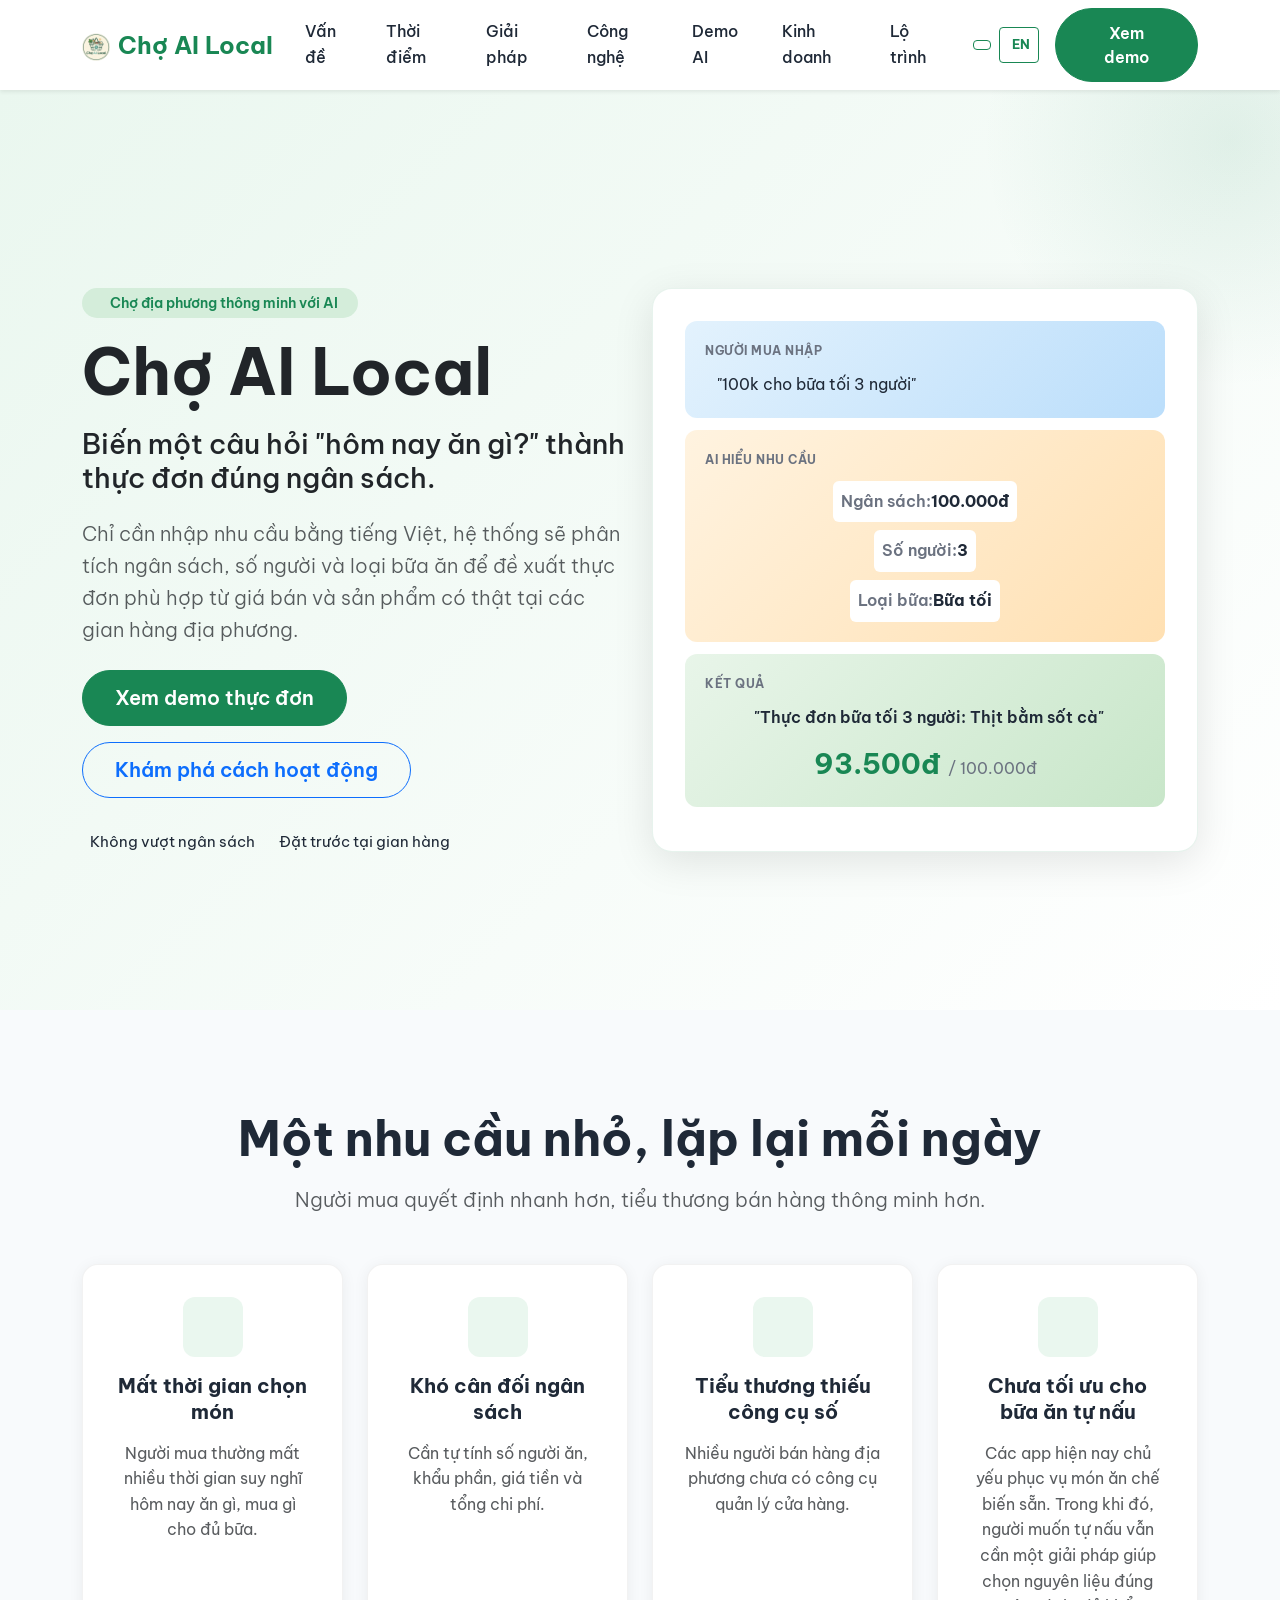
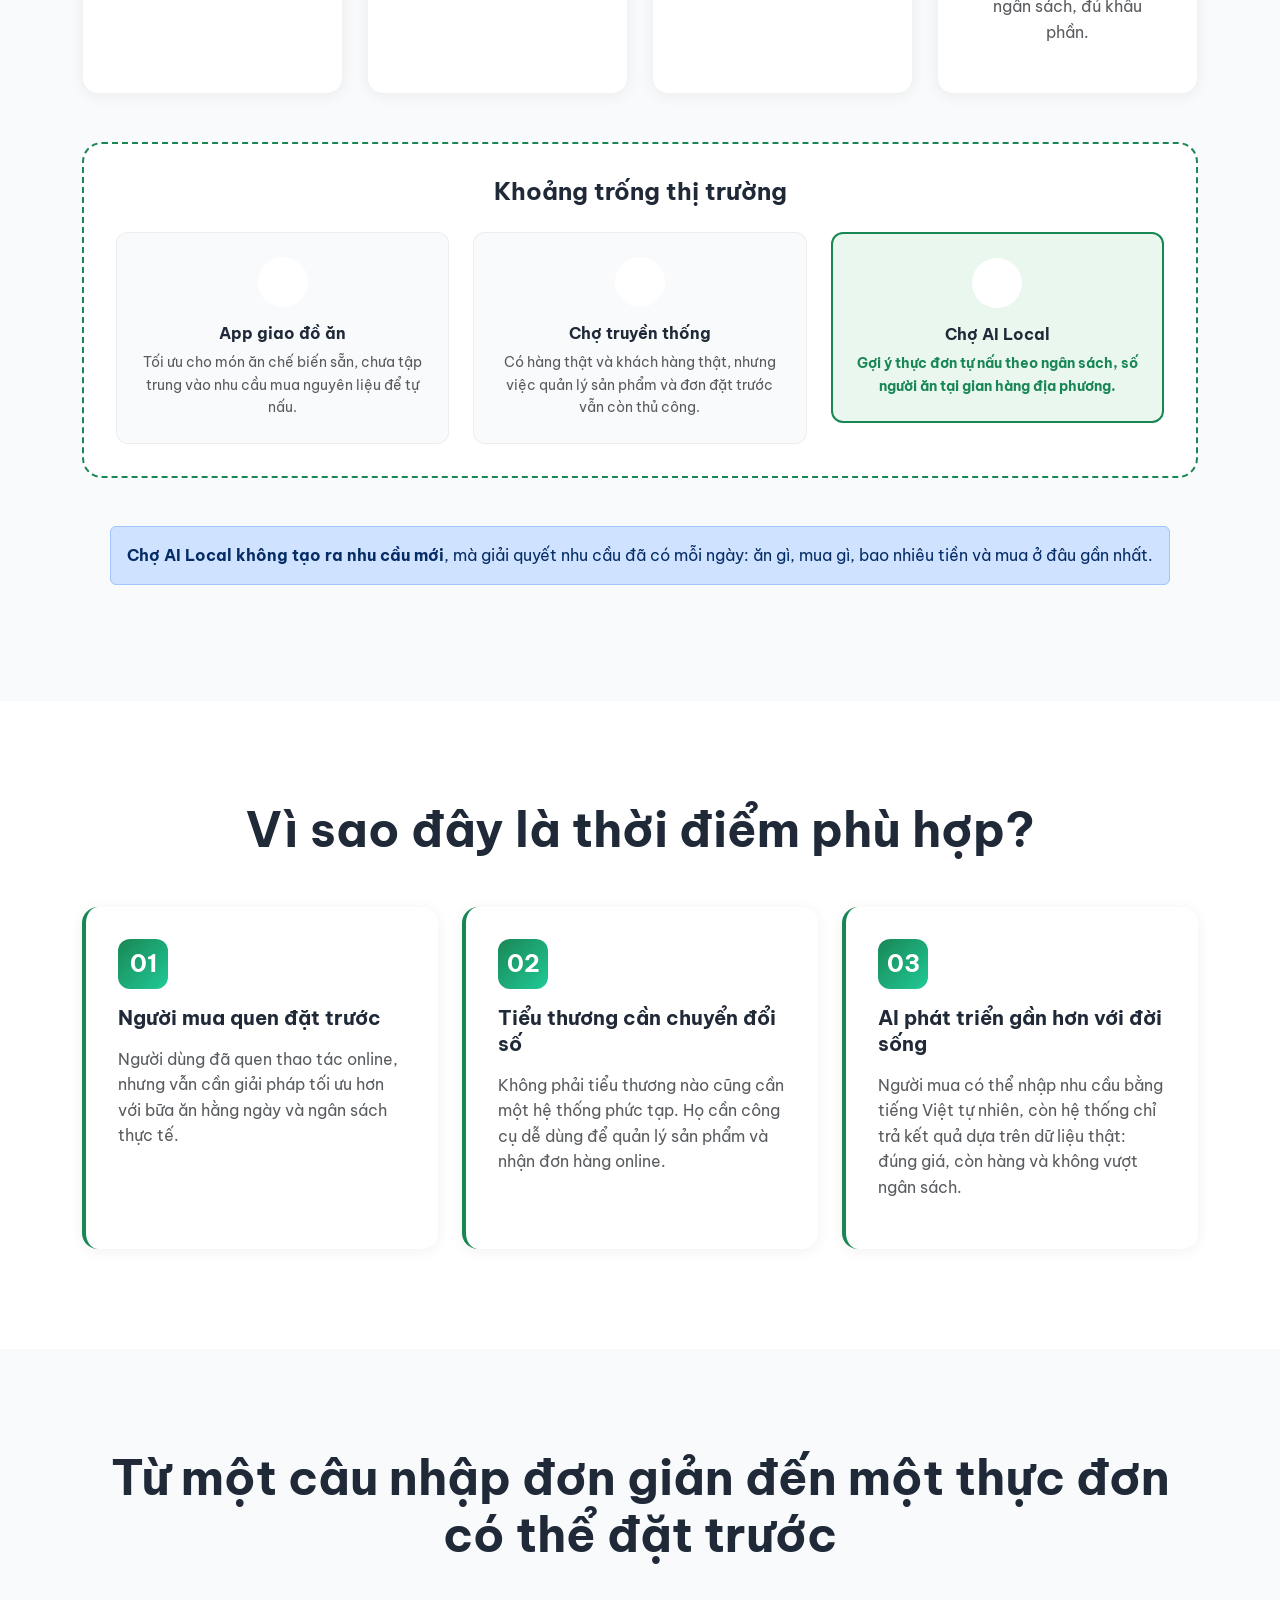
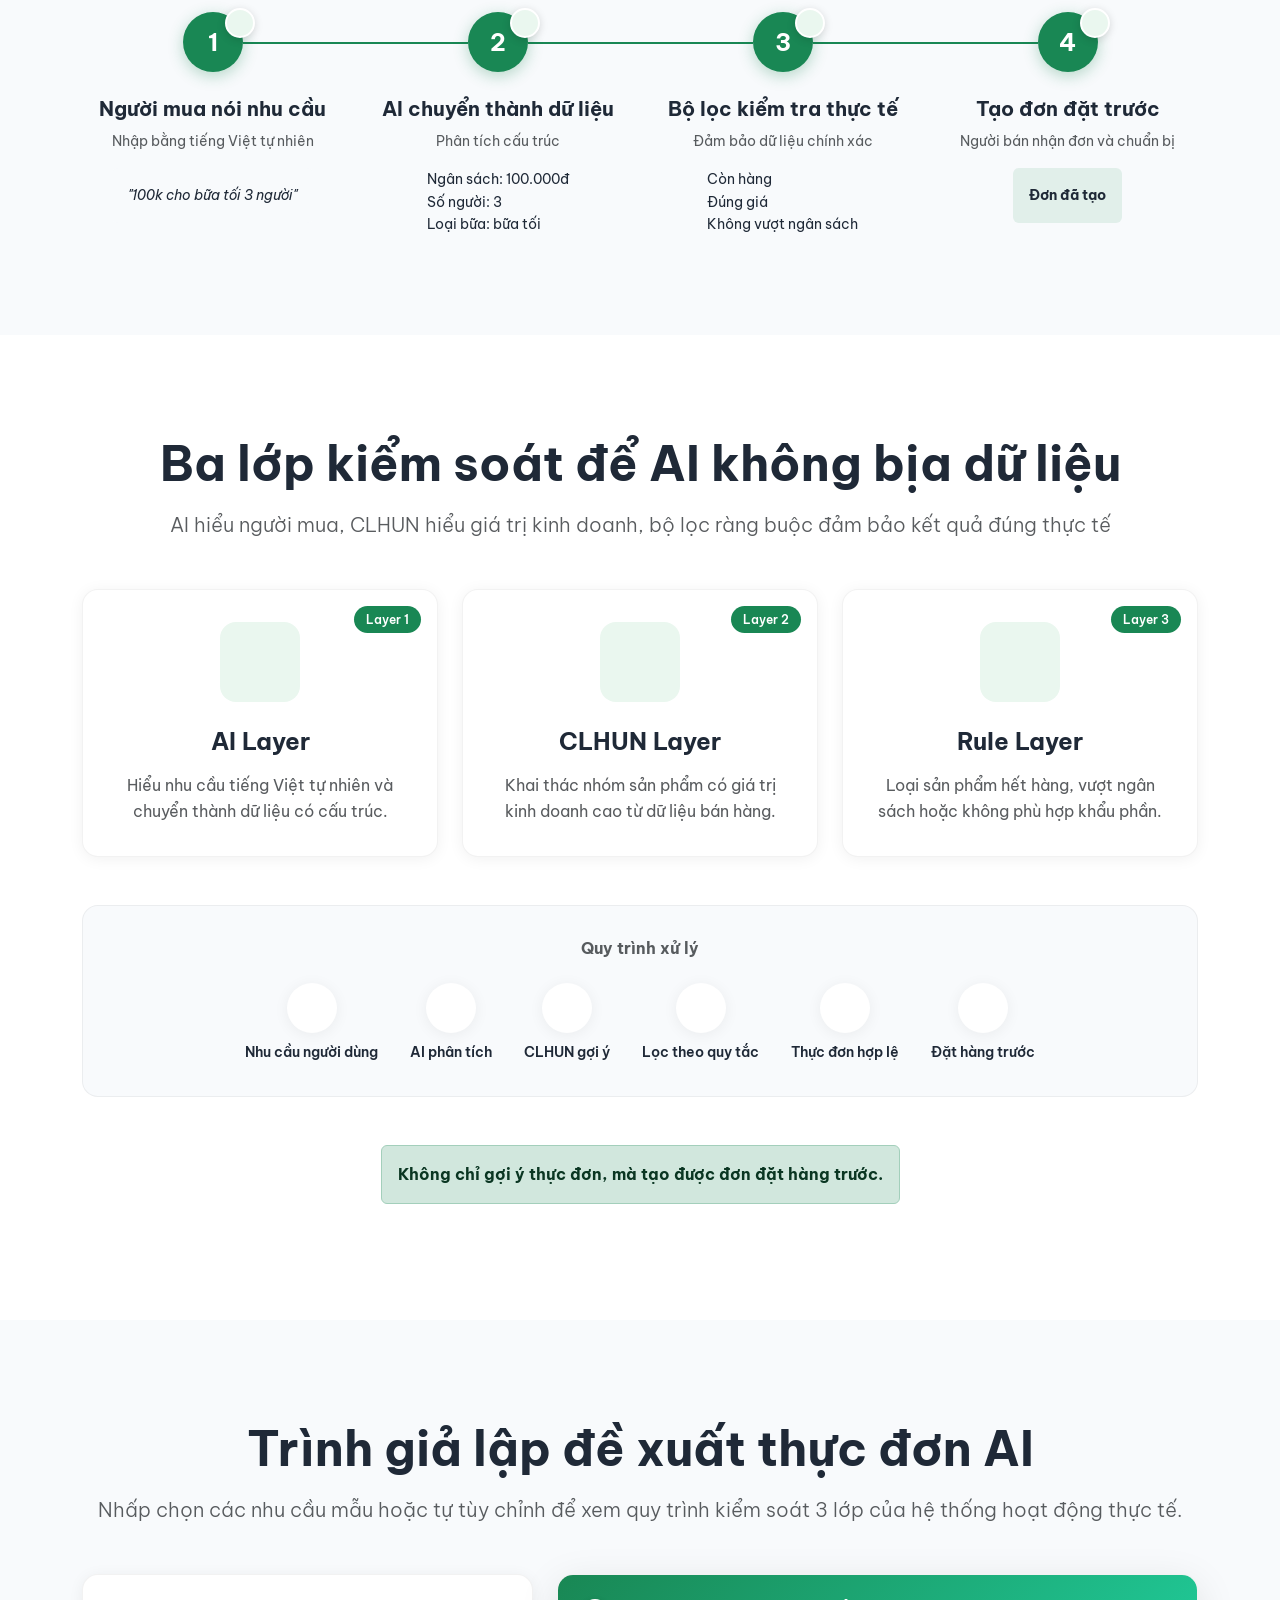
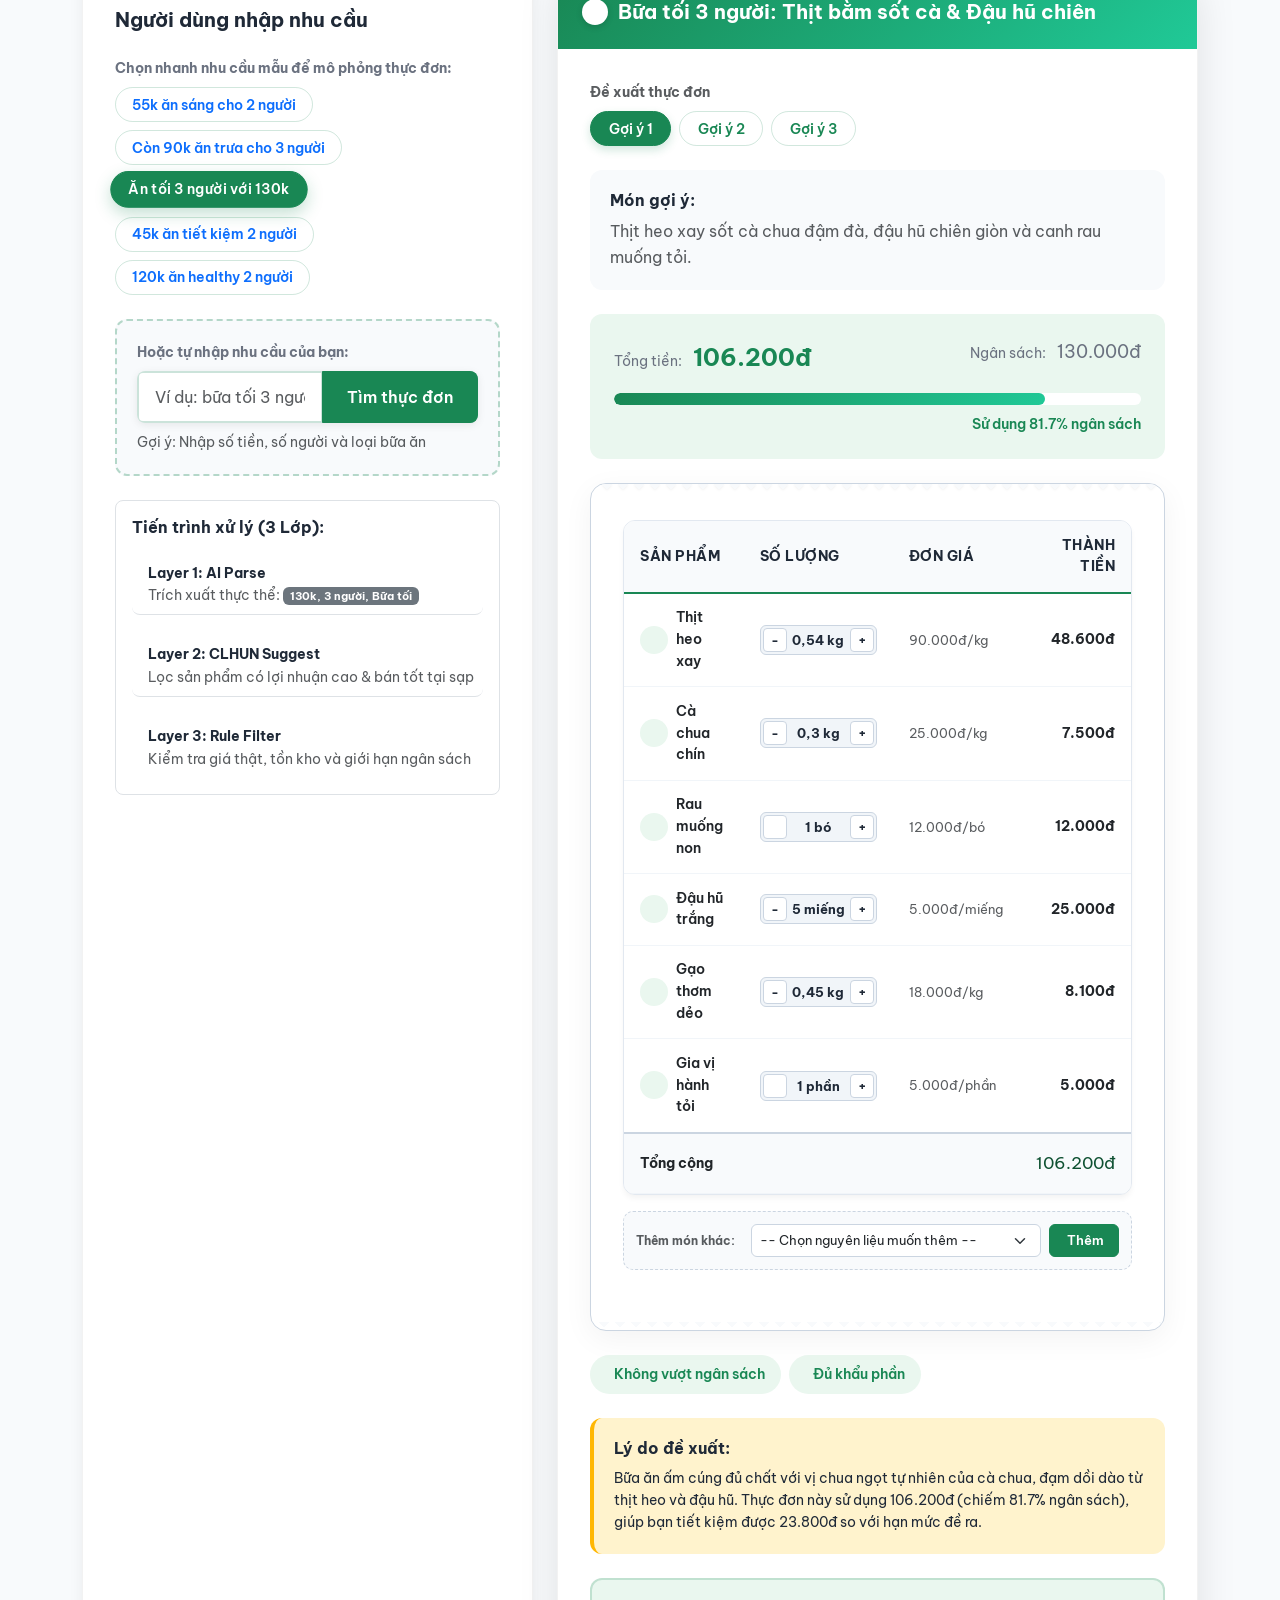
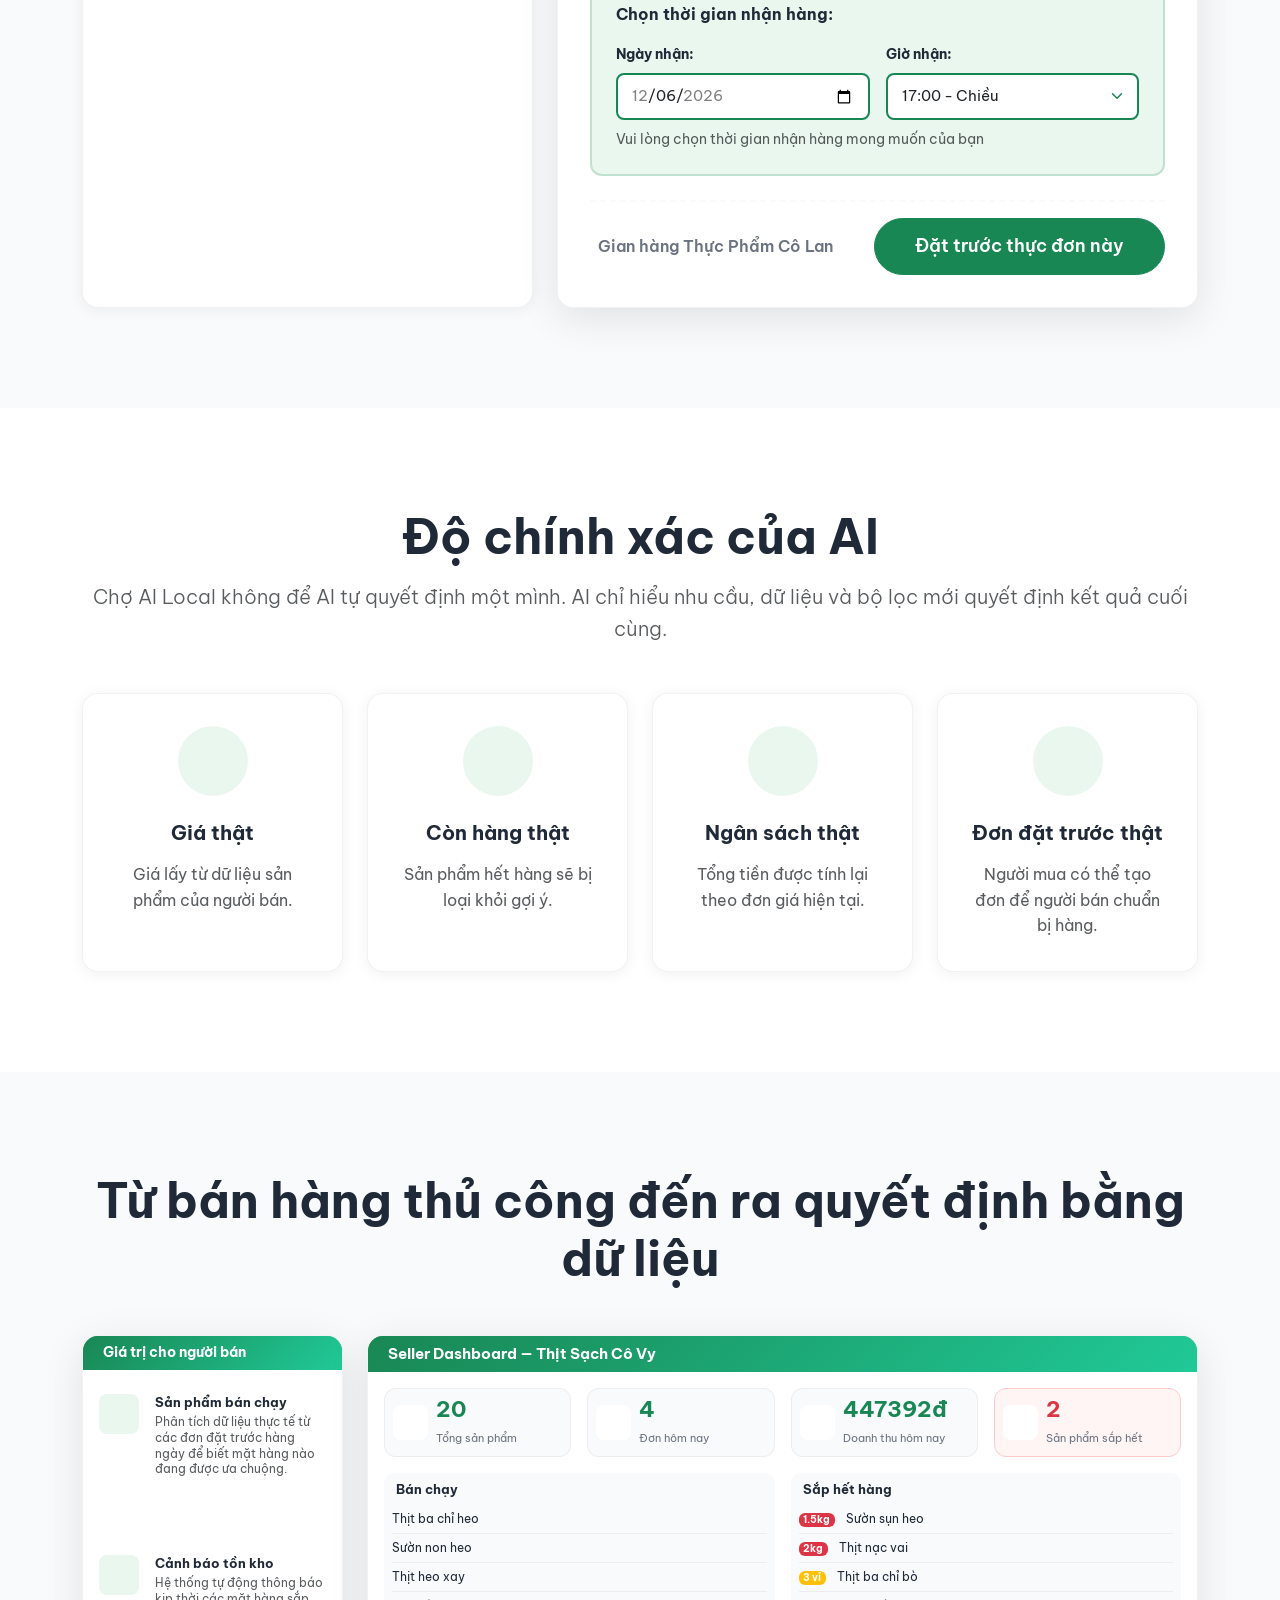
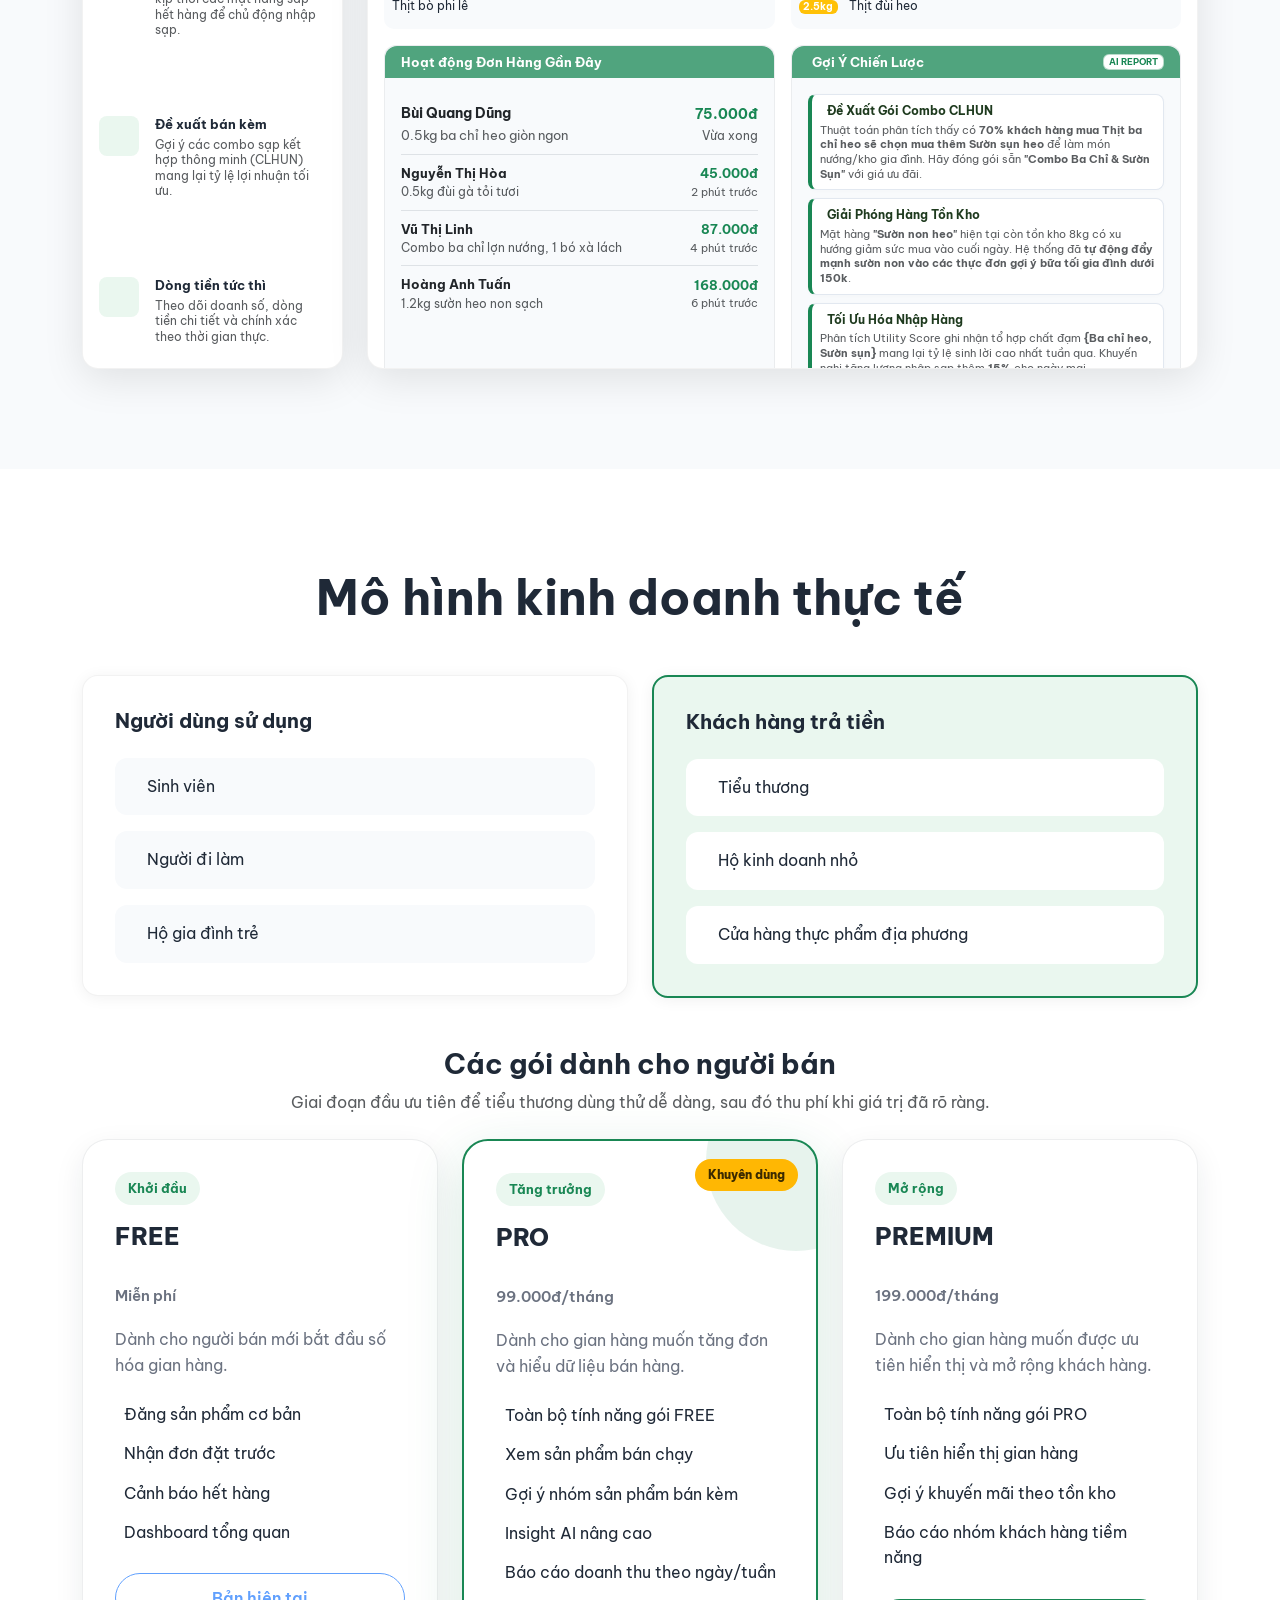
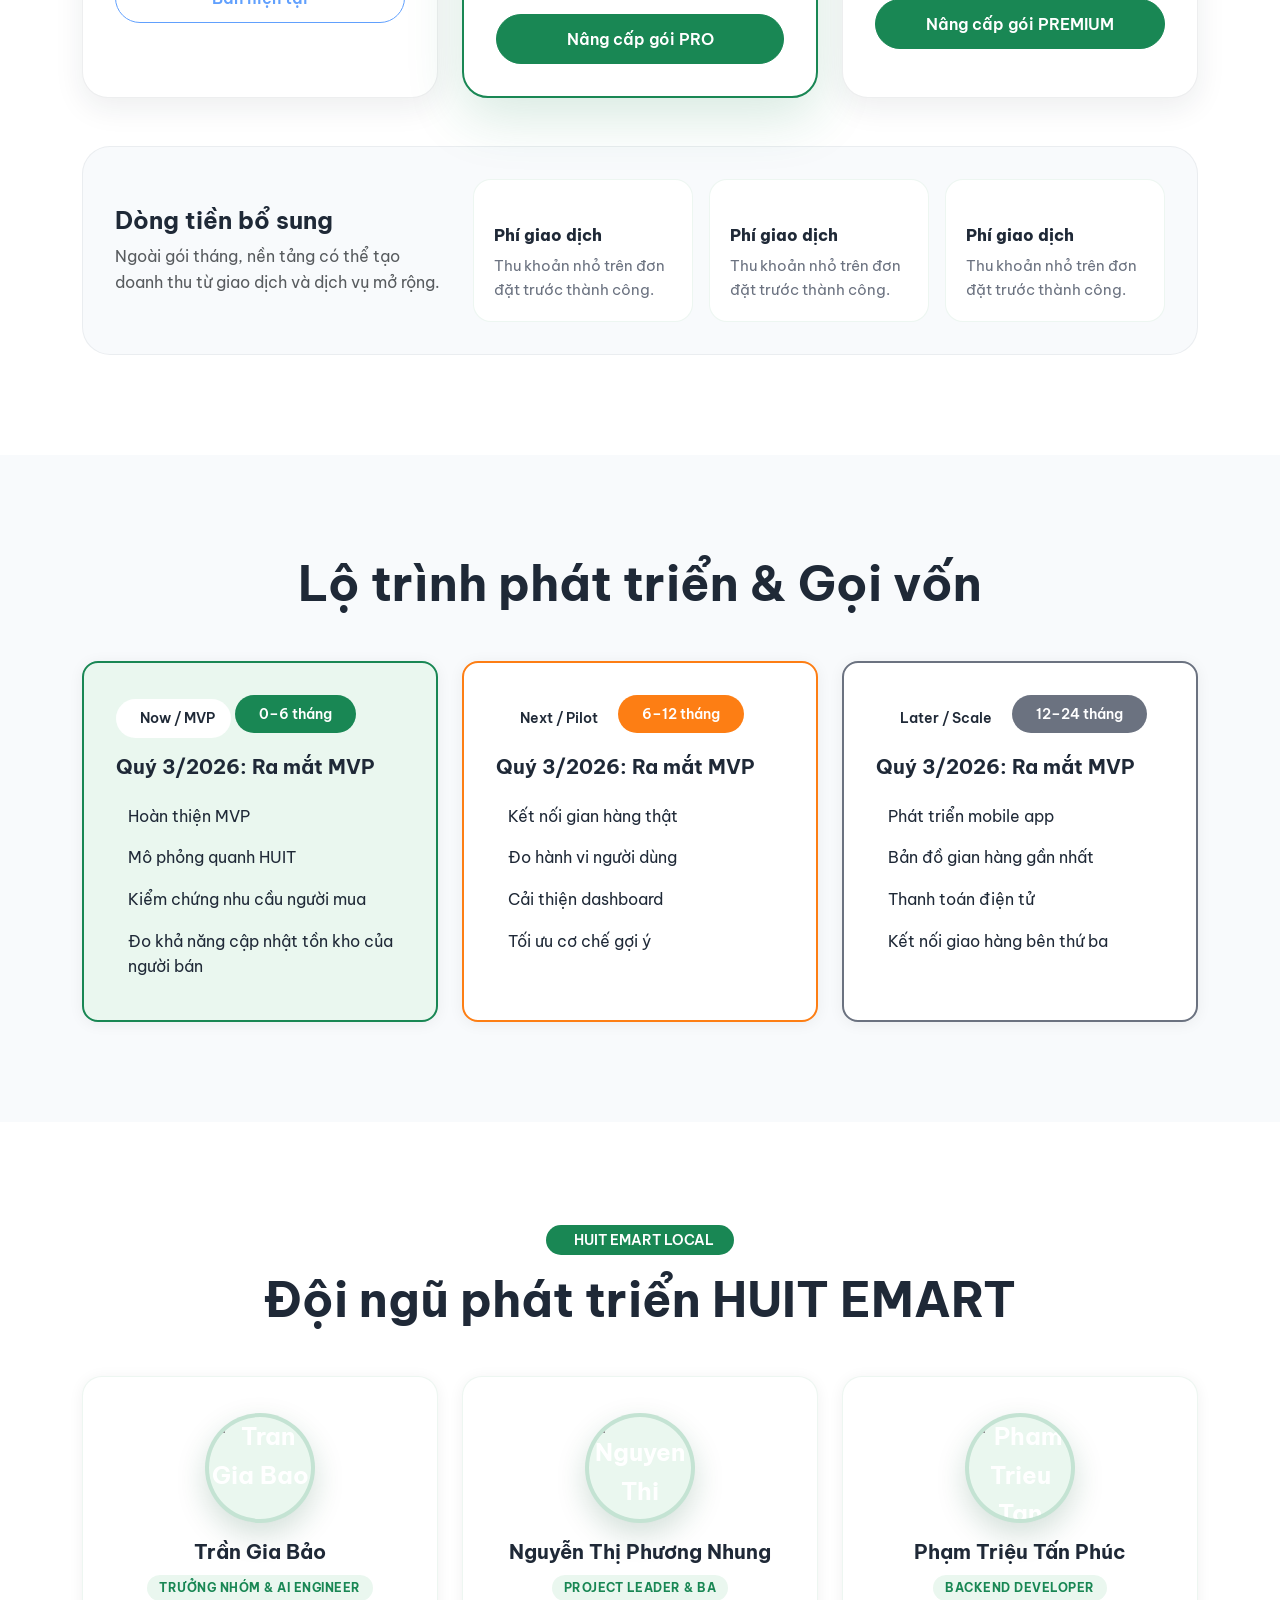
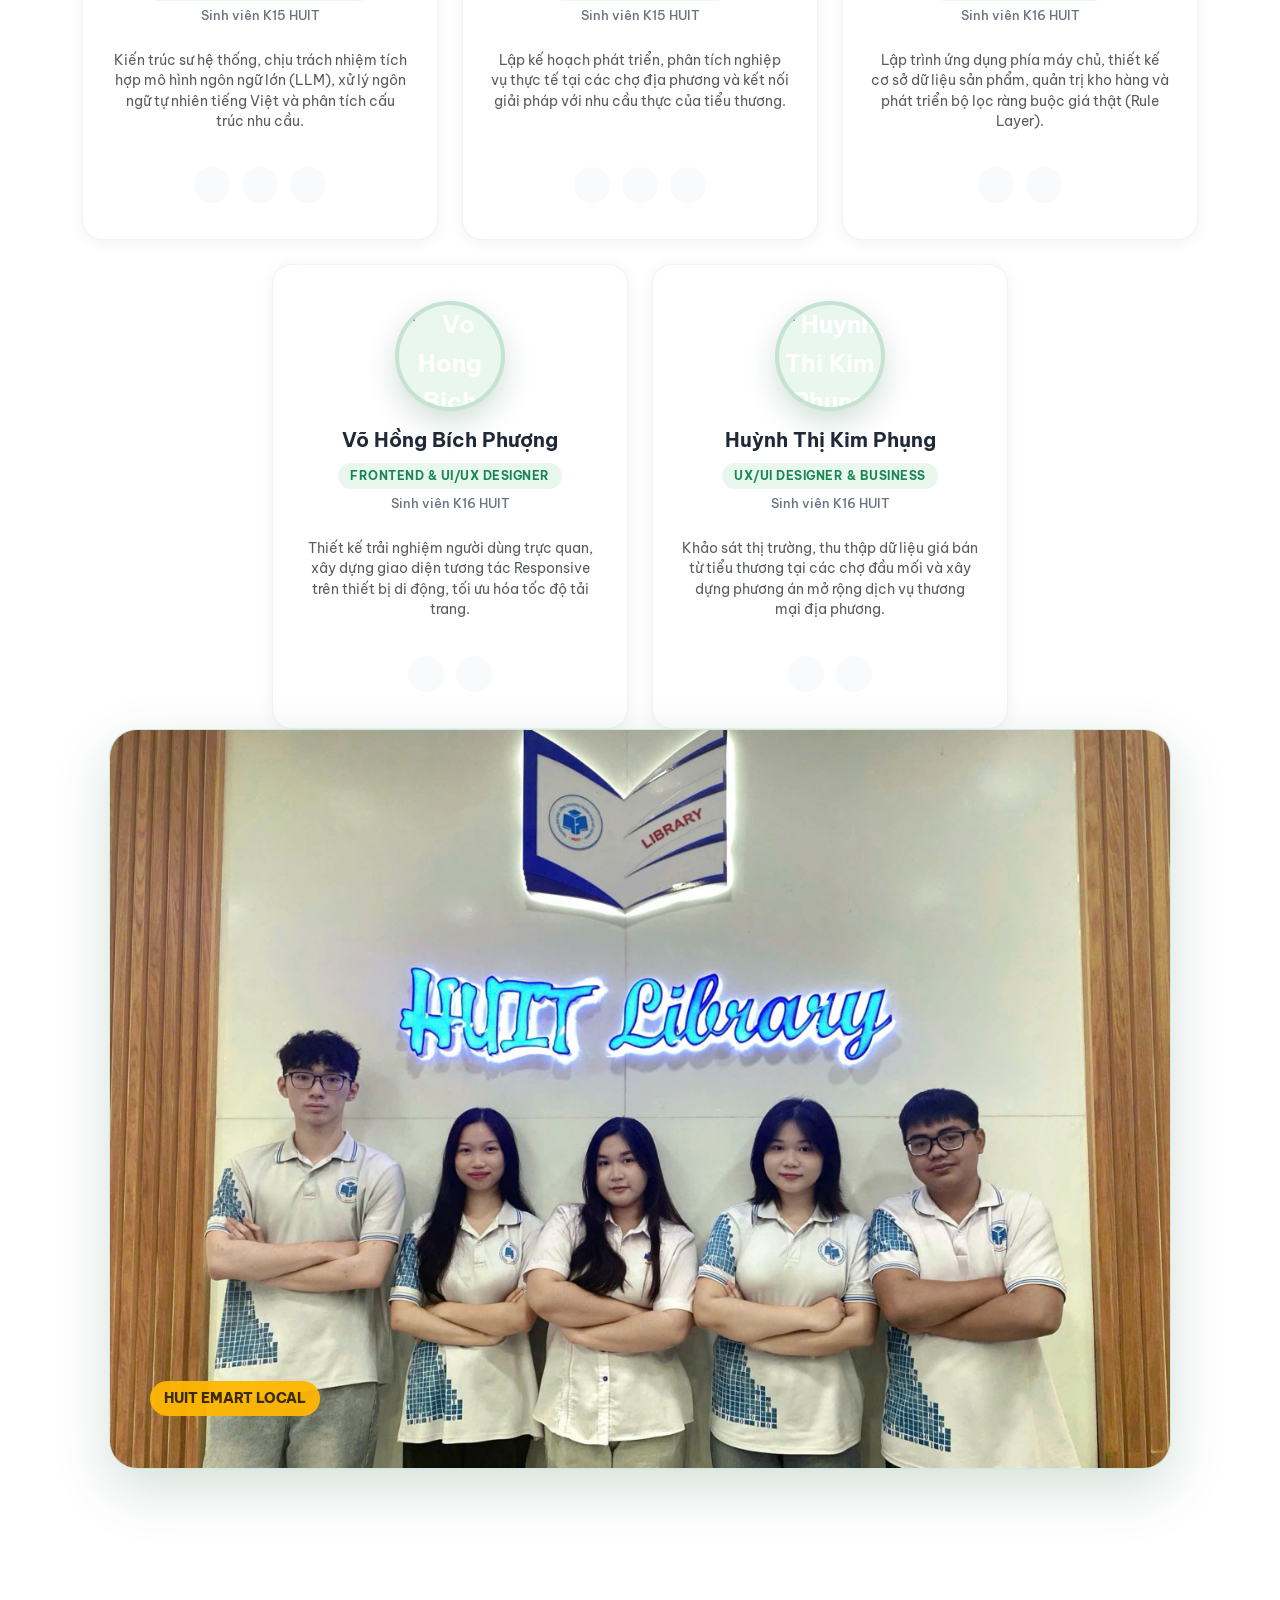
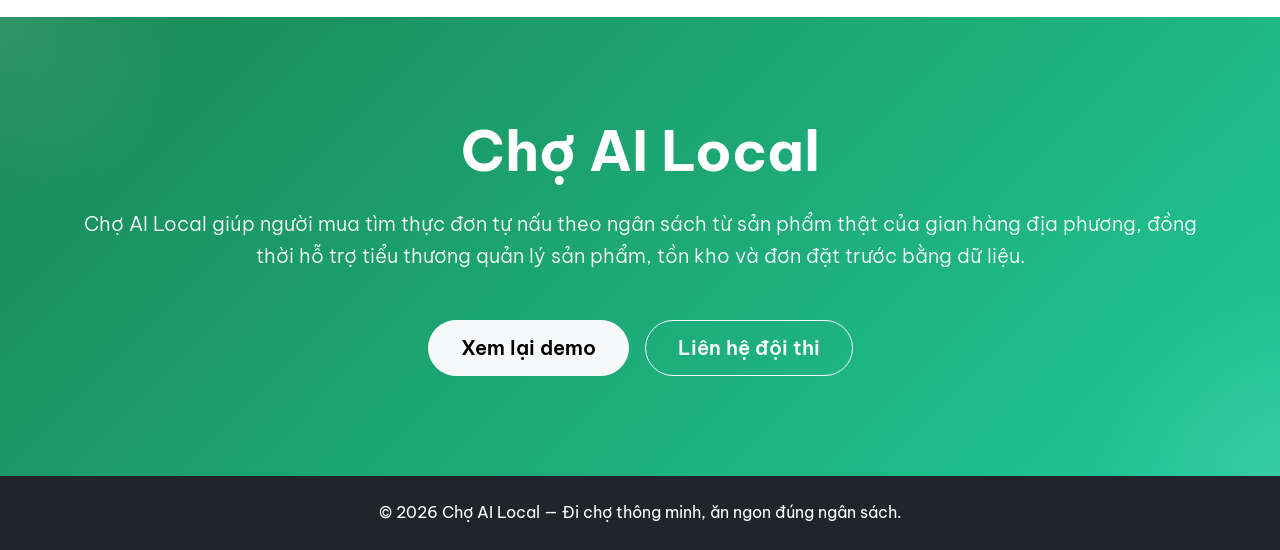
==== commit 47491241: "update" ====
--- a/index.html
+++ b/index.html
@@ -2141,15 +2141,6 @@
             </div>
           </div>
         </div>
-
-        <div class="business-highlight mt-4">
-          <i class="ph-fill ph-lightbulb"></i>
-          <span>
-            <span class="lang-vi">Người mua tạo nhu cầu thật. Người bán nhận đơn hàng thật. Nền tảng tạo doanh thu từ giá trị thật.</span>
-            <span class="lang-en">Buyers create real demand. Sellers receive real orders. The platform generates revenue from real value.</span>
-          </span>
-        </div>
-      </div>
     </section>
 
     <!-- Roadmap Section -->
--- a/css/style.css
+++ b/css/style.css
@@ -2187,7 +2187,7 @@
   padding: 2.25rem 1.75rem;
   box-shadow: var(--card-shadow);
   text-align: center;
-  transition: all 0.5s cubic-bezier(0.25, 1, 0.5, 1);
+  transition: transform 0.3s ease-out, box-shadow 0.3s ease-out, border-color 0.3s ease-out;
   border: 1px solid rgba(25, 135, 84, 0.08);
   height: 100%;
   display: flex;
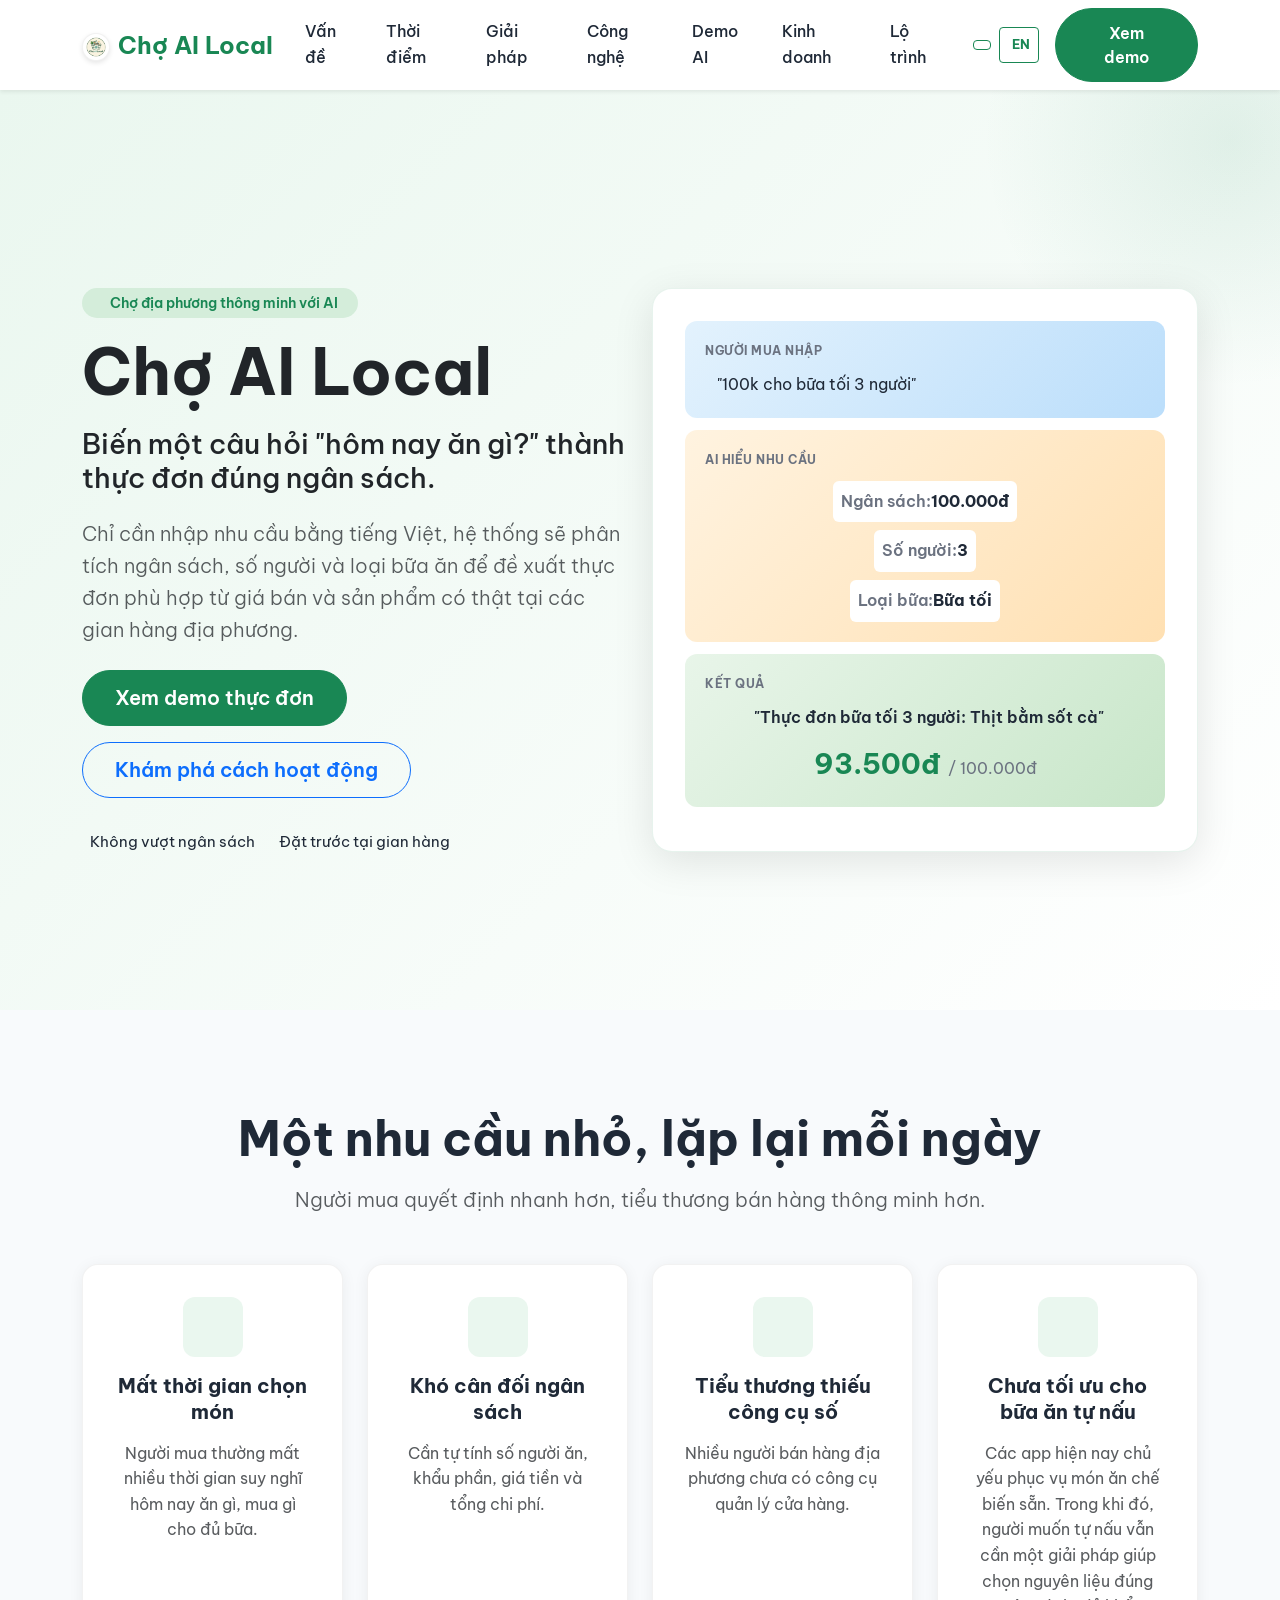
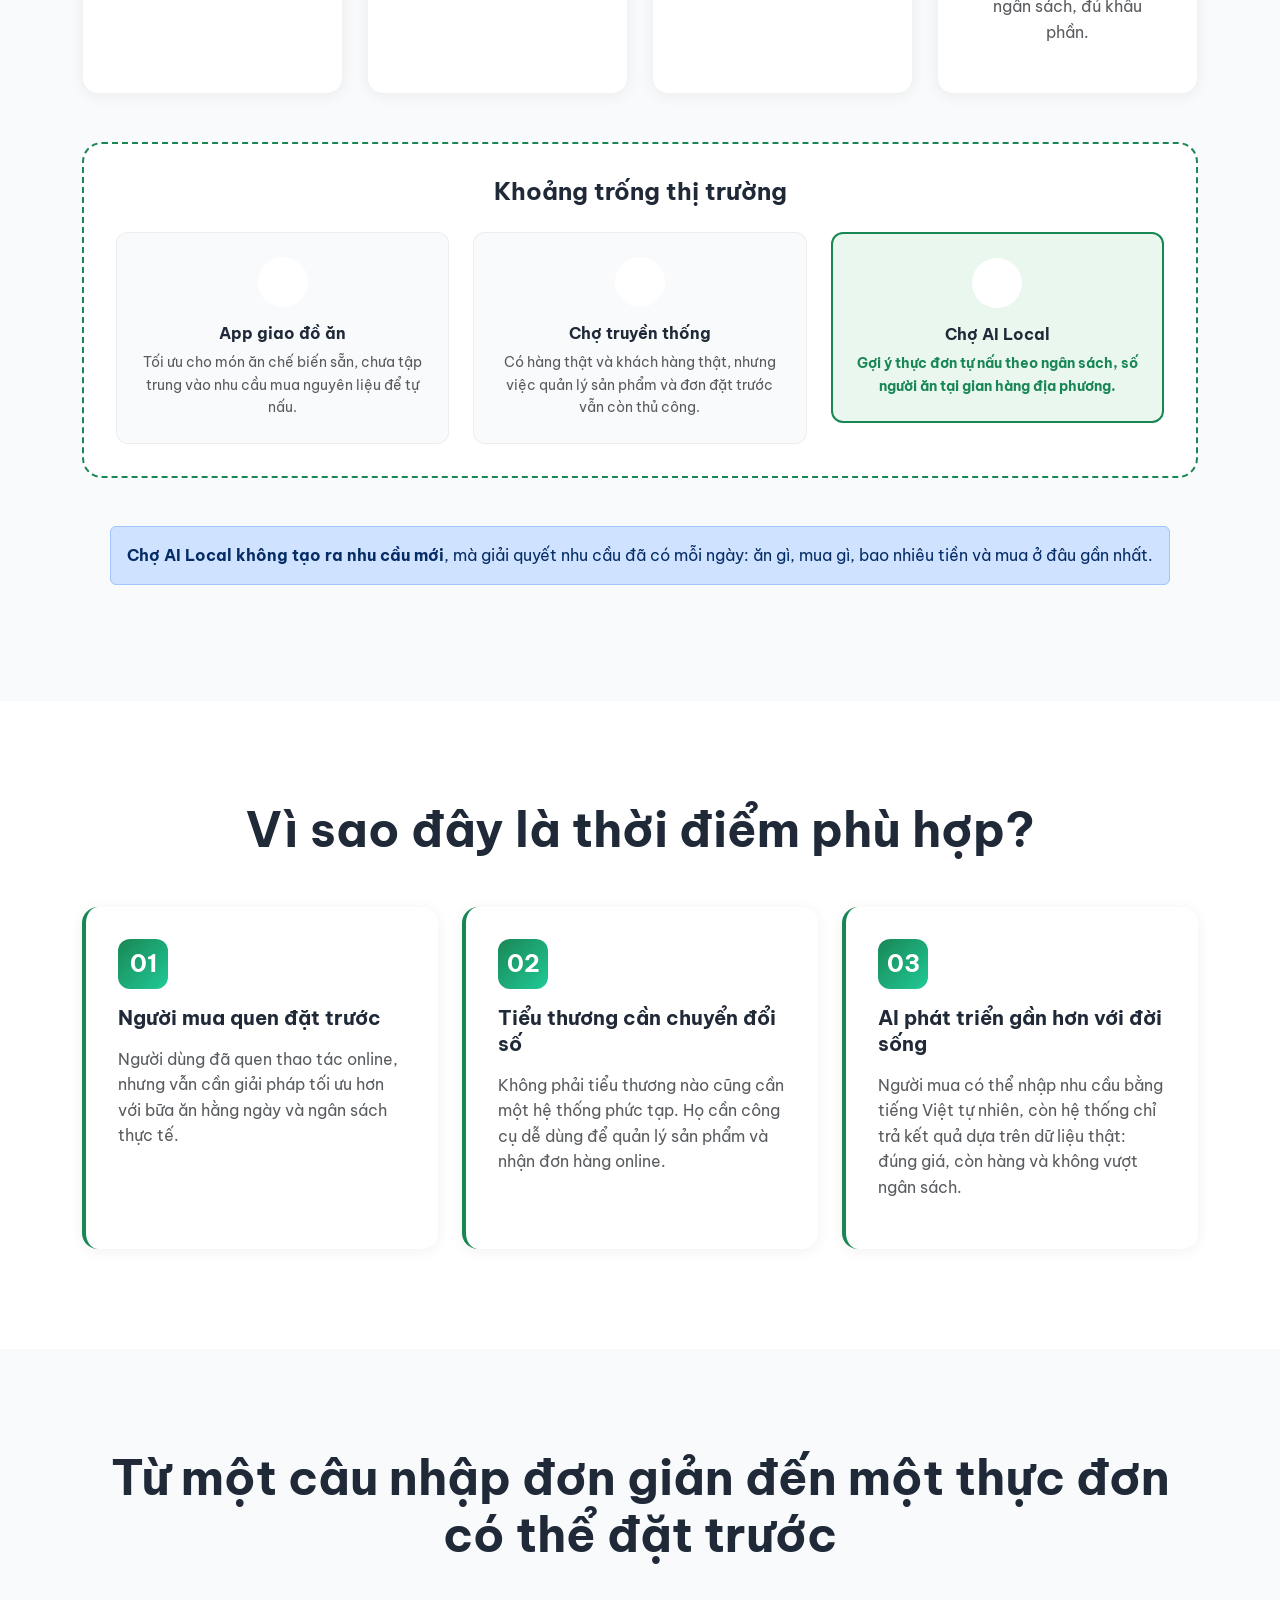
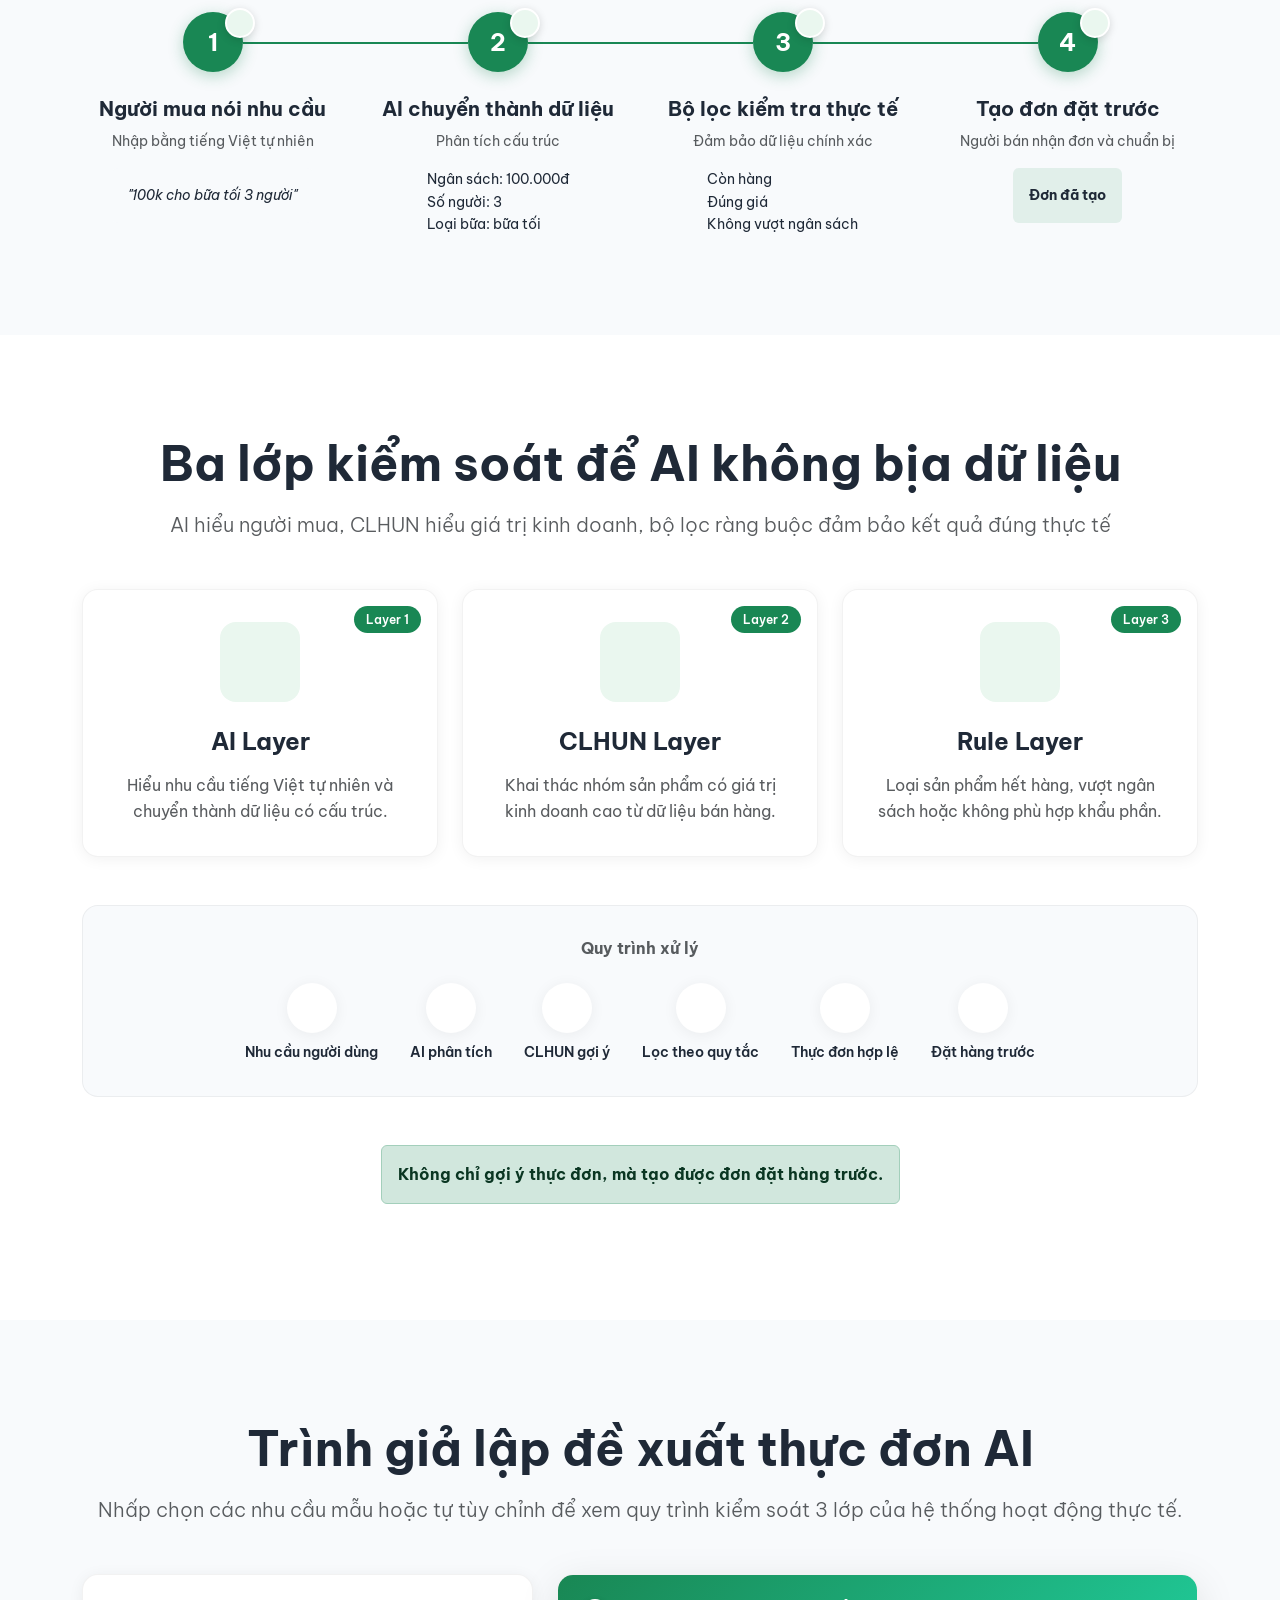
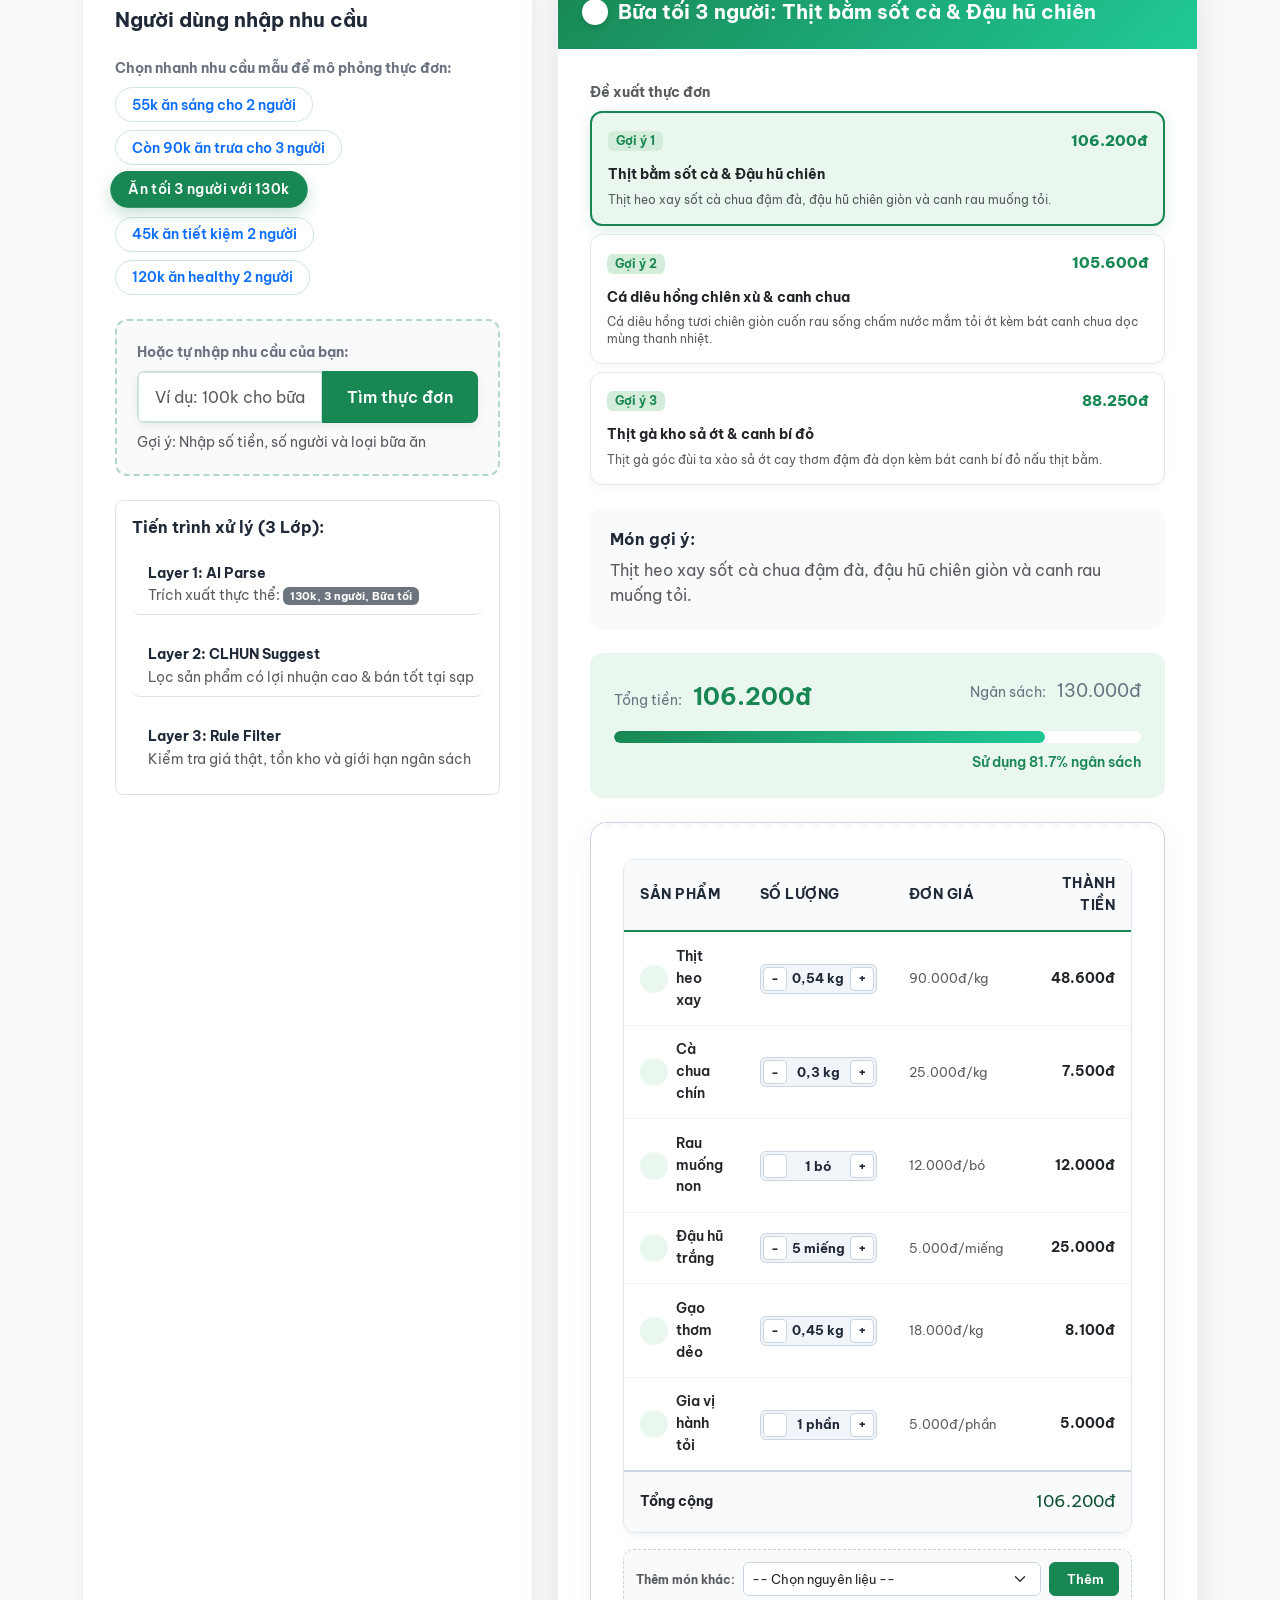
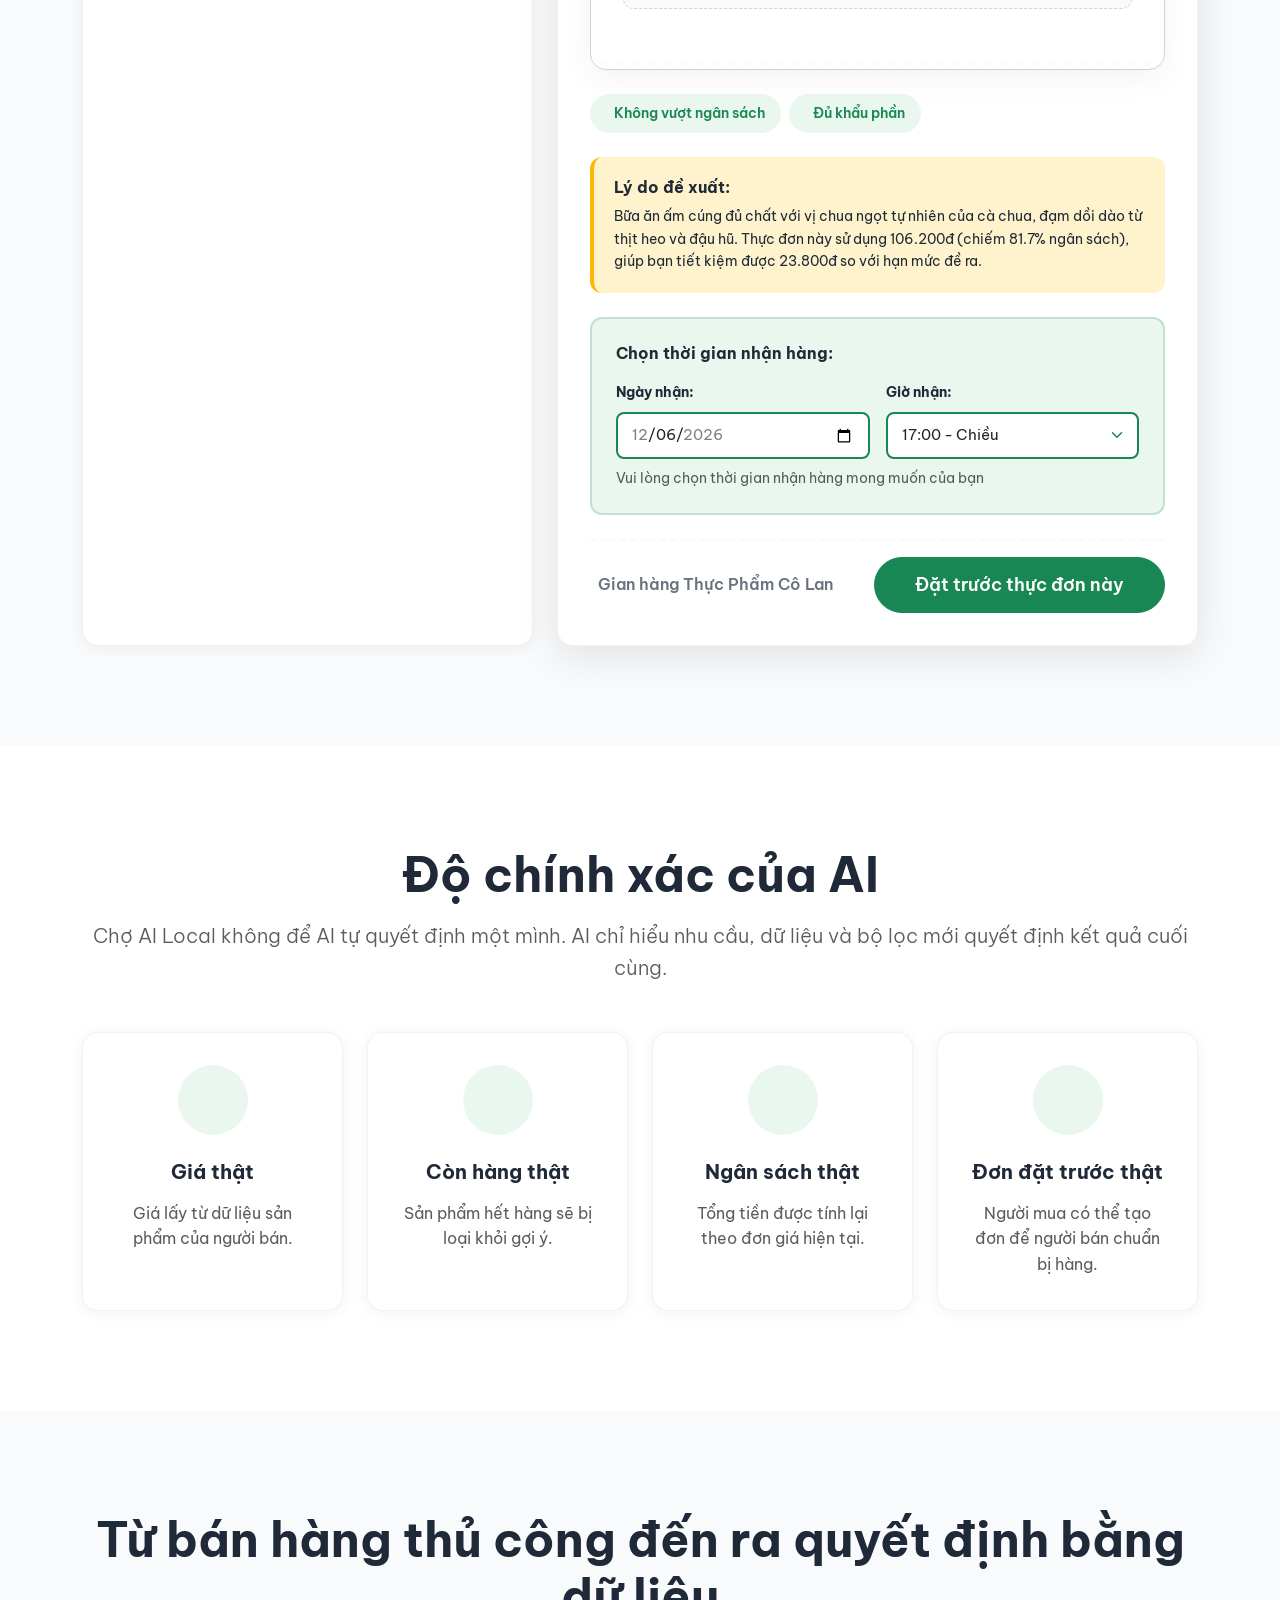
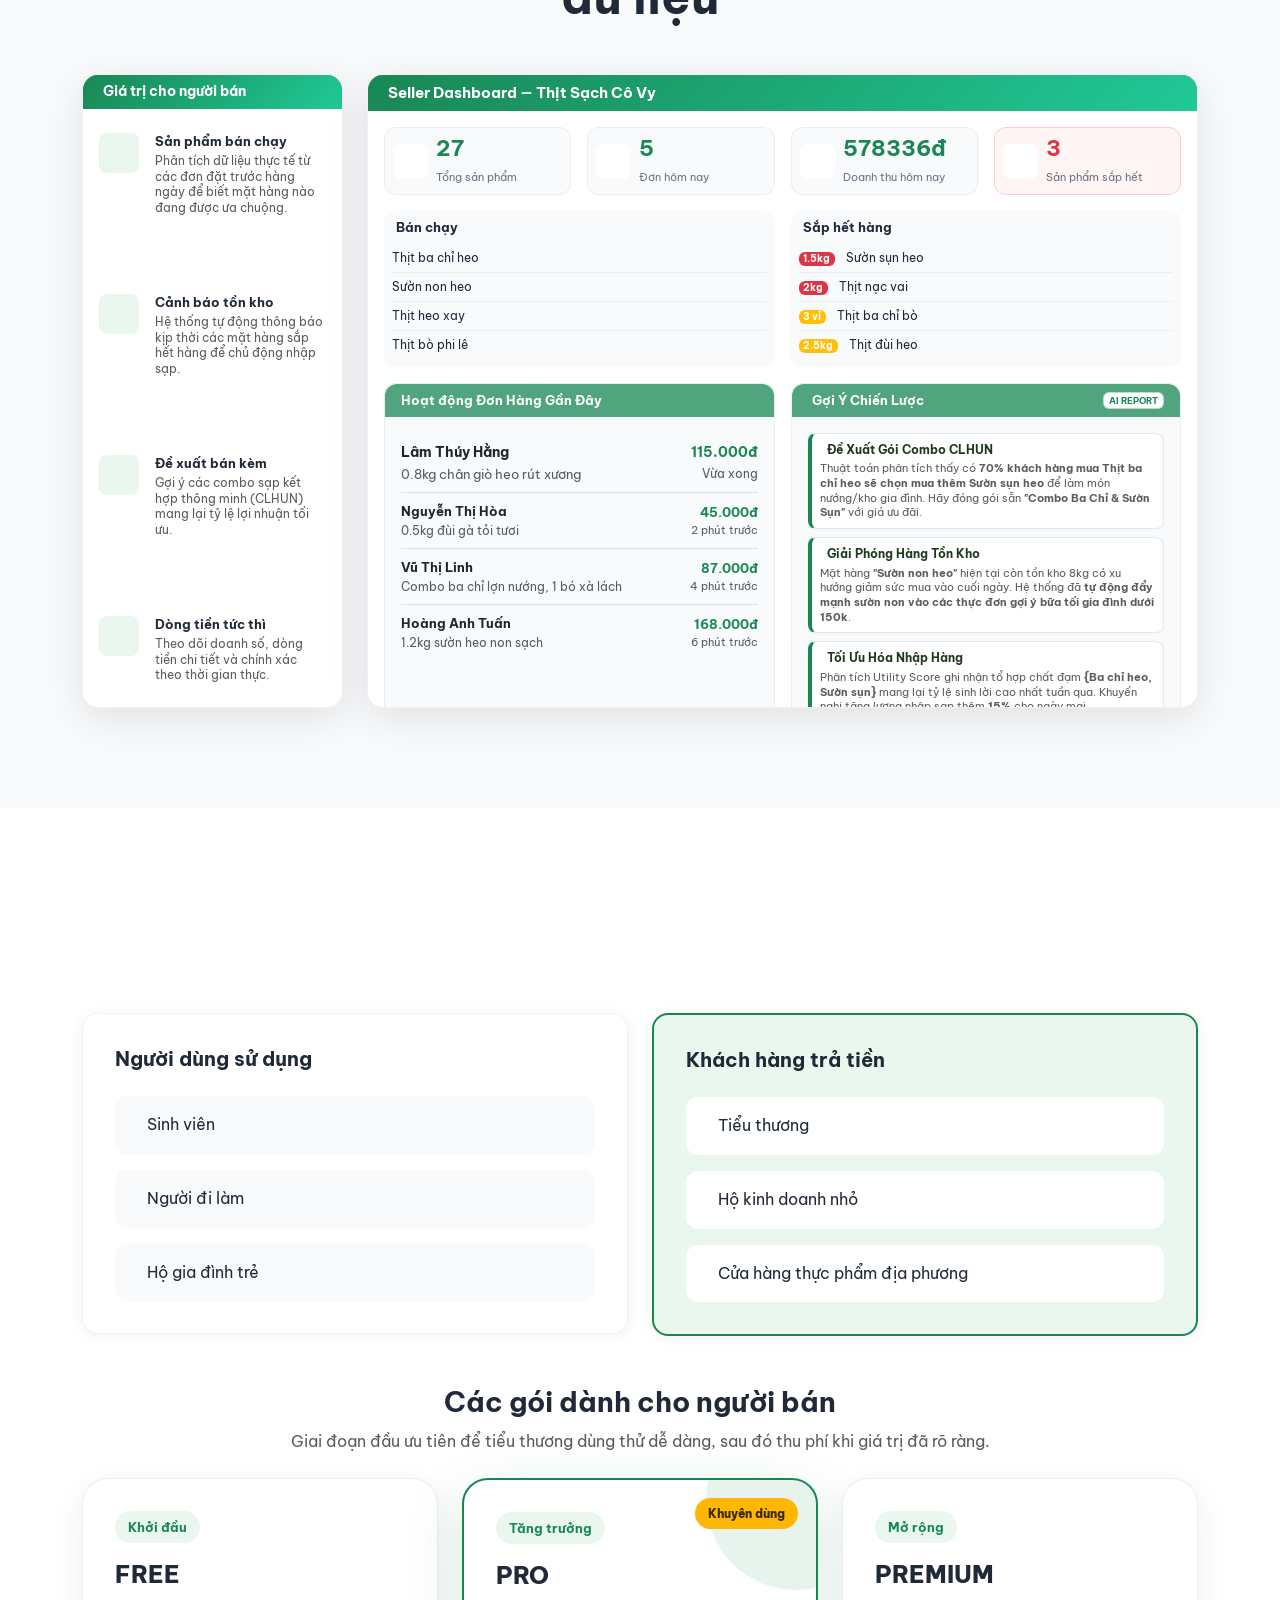
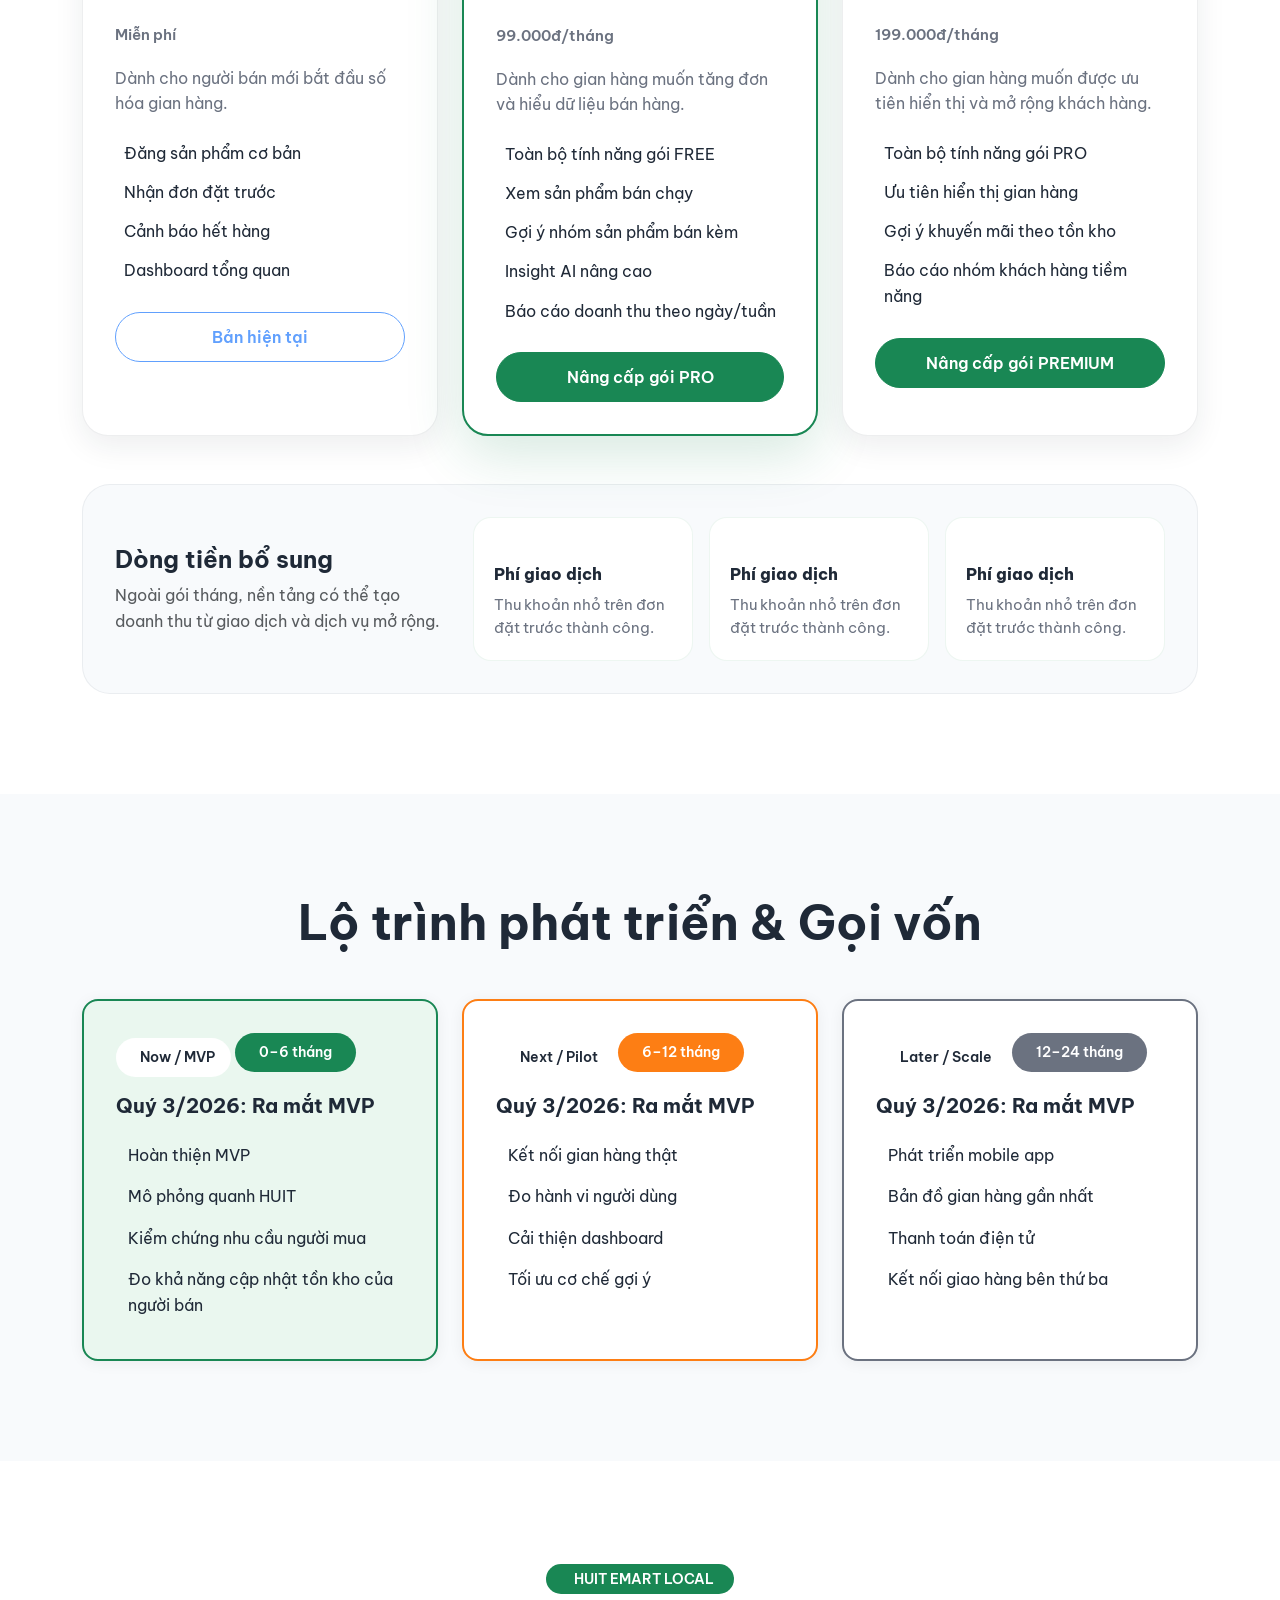
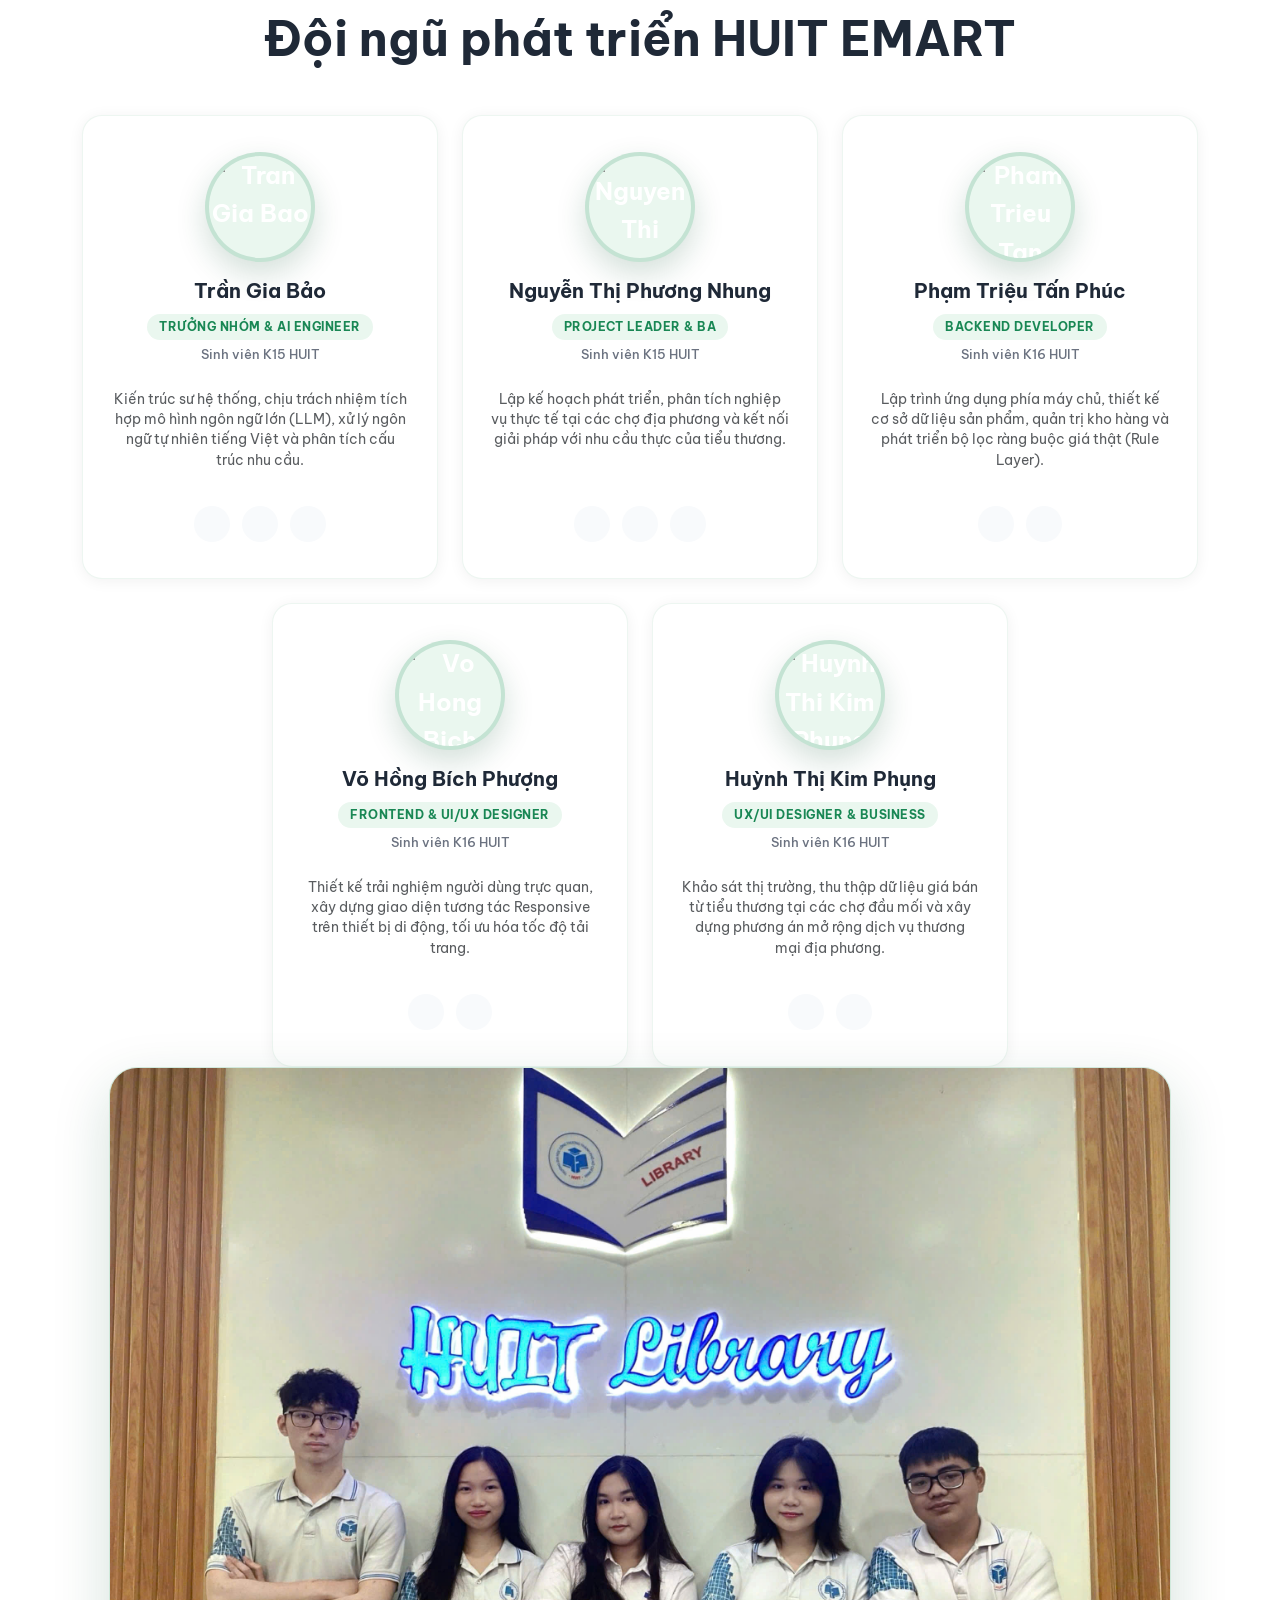
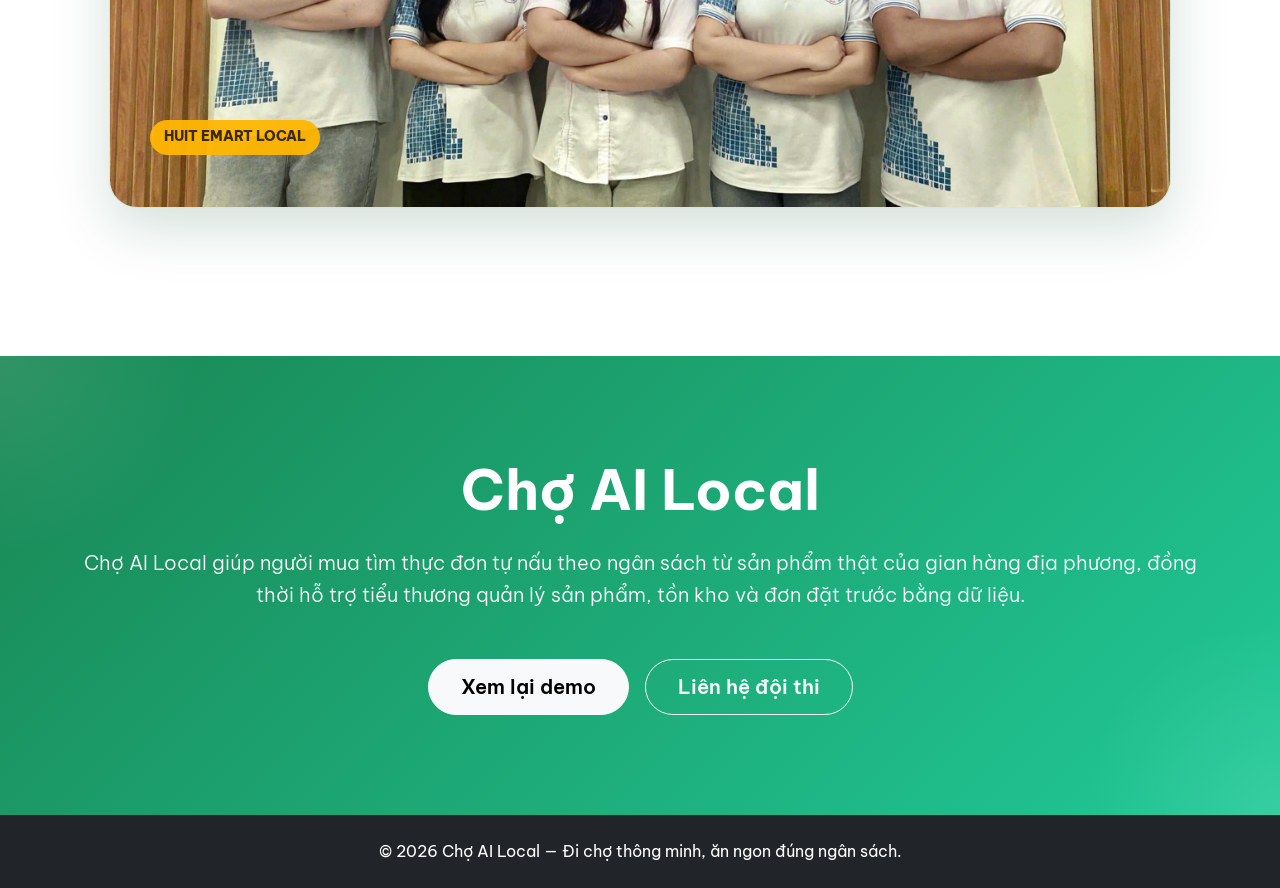
==== commit 48282727: "update: khôi phục Phosphor Icons và tích hợp Flaticon Uicons meat cho thịt heo" ====
--- a/index.html
+++ b/index.html
@@ -1,2629 +1,2631 @@
-<!doctype html>
-<html lang="vi">
-  <head>
-    <meta charset="UTF-8" />
-    <meta name="viewport" content="width=device-width, initial-scale=1.0" />
-    <meta
-      name="description"
-      content="Chợ AI Local - Gợi ý thực đơn theo ngân sách từ sản phẩm thật của tiểu thương địa phương"
-    />
-    <link rel="icon" type="image/png" href="assets/team/logo.png" />
-    <link rel="shortcut icon" href="assets/team/logo.png" />
-    <title>Chợ AI Local - Chợ địa phương thông minh</title>
-
-    <!-- Bootstrap 5 CSS -->
-    <link
-      href="https://cdn.jsdelivr.net/npm/bootstrap@5.3.0/dist/css/bootstrap.min.css"
-      rel="stylesheet"
-    />
-    <!-- Bootstrap Icons (kept for compatibility) -->
-    <link
-      rel="stylesheet"
-      href="https://cdn.jsdelivr.net/npm/bootstrap-icons@1.11.0/font/bootstrap-icons.css"
-    />
-    <!-- Google Fonts: Inter & Be Vietnam Pro -->
-    <link rel="preconnect" href="https://fonts.googleapis.com">
-    <link rel="preconnect" href="https://fonts.gstatic.com" crossorigin>
-    <link href="https://fonts.googleapis.com/css2?family=Be+Vietnam+Pro:ital,wght@0,100;0,200;0,300;0,400;0,500;0,600;0,700;0,800;0,900;1,100;1,200;1,300;1,400;1,500;1,600;1,700;1,800;1,900&family=Inter:wght@100..900&display=swap" rel="stylesheet">
-    
-    <!-- Phosphor Icons (Regular, Fill, Bold) -->
-    <link rel="stylesheet" type="text/css" href="https://cdn.jsdelivr.net/npm/@phosphor-icons/web@2.1.1/src/regular/style.css" />
-    <link rel="stylesheet" type="text/css" href="https://cdn.jsdelivr.net/npm/@phosphor-icons/web@2.1.1/src/fill/style.css" />
-    <link rel="stylesheet" type="text/css" href="https://cdn.jsdelivr.net/npm/@phosphor-icons/web@2.1.1/src/bold/style.css" />
-    
-    <!-- Custom CSS -->
-    <link rel="stylesheet" href="css/style.css" />
-  </head>
-
-  <body>
-    <!-- Header -->
-    <nav
-      class="navbar navbar-expand-lg navbar-light bg-white sticky-top shadow-sm"
-    >
-      <div class="container">
-        <a class="navbar-brand fw-bold text-primary" href="#home">
-          <img
-            src="assets/team/logo.png"
-            alt="Chợ AI Local"
-            width="28"
-            height="28"
-            class="me-2 align-middle"
-          />
-          Chợ AI Local
-        </a>
-        <button
-          class="navbar-toggler"
-          type="button"
-          data-bs-toggle="collapse"
-          data-bs-target="#navbarNav"
-        >
-          <span class="navbar-toggler-icon"></span>
-        </button>
-        <div class="collapse navbar-collapse" id="navbarNav">
-          <ul class="navbar-nav ms-auto">
-            <li class="nav-item">
-              <a class="nav-link" href="#problem">
-                <span class="lang-vi">Vấn đề</span><span class="lang-en">Problems</span>
-              </a>
-            </li>
-            <li class="nav-item">
-              <a class="nav-link" href="#why-now">
-                <span class="lang-vi">Thời điểm</span><span class="lang-en">Why Now</span>
-              </a>
-            </li>
-            <li class="nav-item">
-              <a class="nav-link" href="#solution">
-                <span class="lang-vi">Giải pháp</span><span class="lang-en">Solution</span>
-              </a>
-            </li>
-            <li class="nav-item">
-              <a class="nav-link" href="#different">
-                <span class="lang-vi">Công nghệ</span><span class="lang-en">Technology</span>
-              </a>
-            </li>
-            <li class="nav-item">
-              <a class="nav-link" href="#demo">
-                <span class="lang-vi">Demo AI</span><span class="lang-en">AI Demo</span>
-              </a>
-            </li>
-            <li class="nav-item">
-              <a class="nav-link" href="#business">
-                <span class="lang-vi">Kinh doanh</span><span class="lang-en">Business</span>
-              </a>
-            </li>
-            <li class="nav-item">
-              <a class="nav-link" href="#roadmap">
-                <span class="lang-vi">Lộ trình</span><span class="lang-en">Roadmap</span>
-              </a>
-            </li>
-          </ul>
-          <!-- Theme & Language Toggles -->
-          <div class="d-flex align-items-center ms-lg-3 gap-2 mt-3 mt-lg-0">
-            <button class="btn btn-outline-success btn-sm px-2 py-1" id="theme-toggle" title="Đổi giao diện / Toggle Theme">
-              <i class="ph ph-moon" id="theme-icon" style="font-size: 1.1rem; vertical-align: middle;"></i>
-            </button>
-            <button class="btn btn-outline-success btn-sm px-2 py-1" id="lang-toggle" title="Đổi ngôn ngữ / Change Language">
-              <i class="ph ph-translate" style="font-size: 1.1rem; vertical-align: middle;"></i>
-              <span class="ms-1 fw-bold" style="font-size: 0.8rem;" id="lang-toggle-text">EN</span>
-            </button>
-          </div>
-          <a href="#demo" class="btn btn-primary btn-rounded ms-3">
-            <span class="lang-vi">Xem demo</span><span class="lang-en">View Demo</span>
-          </a>
-        </div>
-      </div>
-    </nav>
-
-    <!-- Hero Section -->
-    <section id="home" class="hero-section">
-      <div class="hero-bg-decoration"></div>
-      <div class="container position-relative">
-        <div class="row align-items-center min-vh-80">
-          <div class="col-lg-6 mb-5 mb-lg-0 reveal">
-            <div class="badge badge-mvp mb-3">
-              <i class="ph ph-lightbulb"></i>
-              <span class="lang-vi">Chợ địa phương thông minh với AI</span>
-              <span class="lang-en">Smart local market with AI</span>
-            </div>
-            <h1 class="display-3 fw-bold text-dark mb-3">
-              <span class="lang-vi">Chợ AI Local</span>
-              <span class="lang-en">AI Local Market</span>
-            </h1>
-            <h2 class="h3 text-dark mb-4">
-              <span class="lang-vi">Biến một câu hỏi "hôm nay ăn gì?" thành thực đơn đúng ngân sách.</span>
-              <span class="lang-en">Turn the daily question "What to eat today?" into a budget-friendly menu.</span>
-            </h2>
-            <p class="lead text-muted mb-4">
-              <span class="lang-vi">Chỉ cần nhập nhu cầu bằng tiếng Việt, hệ thống sẽ phân tích ngân sách, số người và loại bữa ăn để đề xuất thực đơn phù hợp từ giá bán và sản phẩm có thật tại các gian hàng địa phương.</span>
-              <span class="lang-en">Just input your request in Vietnamese; the system will analyze the budget, portions, and meal type to suggest a suitable menu using real items and prices from local stalls.</span>
-            </p>
-            <div class="d-flex flex-wrap gap-3 mb-4">
-              <a href="#demo" class="btn btn-primary btn-lg btn-rounded">
-                <i class="ph ph-play-circle"></i>
-                <span class="lang-vi">Xem demo thực đơn</span>
-                <span class="lang-en">View Menu Demo</span>
-              </a>
-              <a
-                href="#solution"
-                class="btn btn-outline-primary btn-lg btn-rounded"
-              >
-                <span class="lang-vi">Khám phá cách hoạt động</span>
-                <span class="lang-en">Discover how it works</span>
-              </a>
-            </div>
-            <div class="trust-badges">
-              <div class="trust-badge">
-                <i class="ph-fill ph-check-circle text-success"></i>
-                <span class="lang-vi">Không vượt ngân sách</span>
-                <span class="lang-en">Within budget</span>
-              </div>
-              <div class="trust-badge">
-                <i class="ph-fill ph-check-circle text-success"></i>
-                <span class="lang-vi">Đặt trước tại gian hàng</span>
-                <span class="lang-en">Pre-order at stalls</span>
-              </div>
-            </div>
-          </div>
-          <div class="col-lg-6 reveal">
-            <div class="ai-workflow-card">
-              <div class="workflow-layer layer-1">
-                <div class="layer-label">
-                  <span class="lang-vi">Người mua nhập</span>
-                  <span class="lang-en">Buyer inputs</span>
-                </div>
-                <div class="layer-content">
-                  <i class="ph ph-chat-text"></i>
-                  <span class="lang-vi">"100k cho bữa tối 3 người"</span>
-                  <span class="lang-en">"100k for dinner for 3 people"</span>
-                </div>
-              </div>
-              <div class="workflow-arrow">
-                <i class="ph ph-arrow-down"></i>
-              </div>
-              <div class="workflow-layer layer-2">
-                <div class="layer-label">
-                  <i class="ph ph-cpu"></i>
-                  <span class="lang-vi">AI hiểu nhu cầu</span>
-                  <span class="lang-en">AI parses intent</span>
-                </div>
-                <div class="layer-content parsed-data">
-                  <div class="parsed-item">
-                    <span class="label">
-                      <span class="lang-vi">Ngân sách:</span>
-                      <span class="lang-en">Budget:</span>
-                    </span>
-                    <span class="value">
-                      <span class="lang-vi">100.000đ</span>
-                      <span class="lang-en">100,000 VND</span>
-                    </span>
-                  </div>
-                  <div class="parsed-item">
-                    <span class="label">
-                      <span class="lang-vi">Số người:</span>
-                      <span class="lang-en">People:</span>
-                    </span>
-                    <span class="value">3</span>
-                  </div>
-                  <div class="parsed-item">
-                    <span class="label">
-                      <span class="lang-vi">Loại bữa:</span>
-                      <span class="lang-en">Meal type:</span>
-                    </span>
-                    <span class="value">
-                      <span class="lang-vi">Bữa tối</span>
-                      <span class="lang-en">Dinner</span>
-                    </span>
-                  </div>
-                </div>
-              </div>
-              <div class="workflow-arrow">
-                <i class="ph ph-arrow-down"></i>
-              </div>
-              <div class="workflow-layer layer-3">
-                <div class="layer-label">
-                  <span class="lang-vi">Kết quả</span>
-                  <span class="lang-en">Output</span>
-                </div>
-                <div class="layer-content result-content">
-                  <div class="result-title">
-                    <i class="ph-fill ph-check-circle text-success"></i>
-                    <span class="lang-vi">"Thực đơn bữa tối 3 người: Thịt bằm sốt cà"</span>
-                    <span class="lang-en">"Dinner for 3 people: Minced pork with tomato sauce"</span>
-                  </div>
-                  <div class="result-price">
-                    <span class="price-value">
-                      <span class="lang-vi">93.500đ</span>
-                      <span class="lang-en">93,500 VND</span>
-                    </span>
-                    <span class="price-total">
-                      <span class="lang-vi">/ 100.000đ</span>
-                      <span class="lang-en">/ 100,000 VND</span>
-                    </span>
-                  </div>
-                </div>
-              </div>
-            </div>
-          </div>
-        </div>
-      </div>
-    </section>
-
-    <!-- Problem Section -->
-    <section id="problem" class="section-padding bg-section">
-      <div class="container">
-        <div class="text-center mb-5 reveal">
-          <h2 class="display-5 fw-bold mb-3">
-            <span class="lang-vi">Một nhu cầu nhỏ, lặp lại mỗi ngày</span>
-            <span class="lang-en">A small, daily recurring need</span>
-          </h2>
-          <p class="lead text-muted">
-            <span class="lang-vi">Người mua quyết định nhanh hơn, tiểu thương bán hàng thông minh hơn.</span>
-            <span class="lang-en">Buyers decide faster, local merchants sell smarter.</span>
-          </p>
-        </div>
-        <div class="row g-4 mb-5">
-          <div class="col-md-6 col-lg-3 reveal">
-            <div class="feature-card text-center h-100">
-              <div class="icon-box mb-3">
-                <i class="ph ph-clock"></i>
-              </div>
-              <h5 class="fw-bold mb-3">
-                <span class="lang-vi">Mất thời gian chọn món</span>
-                <span class="lang-en">Time wasted choosing dishes</span>
-              </h5>
-              <p class="text-muted">
-                <span class="lang-vi">Người mua thường mất nhiều thời gian suy nghĩ hôm nay ăn gì, mua gì cho đủ bữa.</span>
-                <span class="lang-en">Buyers often spend too much time thinking about what to cook and buy for a meal.</span>
-              </p>
-            </div>
-          </div>
-          <div class="col-md-6 col-lg-3 reveal">
-            <div class="feature-card text-center h-100">
-              <div class="icon-box mb-3">
-                <i class="ph ph-wallet"></i>
-              </div>
-              <h5 class="fw-bold mb-3">
-                <span class="lang-vi">Khó cân đối ngân sách</span>
-                <span class="lang-en">Hard to manage budget</span>
-              </h5>
-              <p class="text-muted">
-                <span class="lang-vi">Cần tự tính số người ăn, khẩu phần, giá tiền và tổng chi phí.</span>
-                <span class="lang-en">Need to manually calculate portion sizes, pricing, and total costs.</span>
-              </p>
-            </div>
-          </div>
-          <div class="col-md-6 col-lg-3 reveal">
-            <div class="feature-card text-center h-100">
-              <div class="icon-box mb-3">
-                <i class="ph ph-storefront"></i>
-              </div>
-              <h5 class="fw-bold mb-3">
-                <span class="lang-vi">Tiểu thương thiếu công cụ số</span>
-                <span class="lang-en">Merchants lack digital tools</span>
-              </h5>
-              <p class="text-muted">
-                <span class="lang-vi">Nhiều người bán hàng địa phương chưa có công cụ quản lý cửa hàng.</span>
-                <span class="lang-en">Many local merchants do not have store management tools.</span>
-              </p>
-            </div>
-          </div>
-          <div class="col-md-6 col-lg-3 reveal">
-            <div class="feature-card text-center h-100">
-              <div class="icon-box mb-3">
-                <i class="ph ph-shopping-bag-open"></i>
-              </div>
-              <h5 class="fw-bold mb-3">
-                <span class="lang-vi">Chưa tối ưu cho bữa ăn tự nấu</span>
-                <span class="lang-en">Not optimized for home cooking</span>
-              </h5>
-              <p class="text-muted">
-                <span class="lang-vi">Các app hiện nay chủ yếu phục vụ món ăn chế biến sẵn. Trong khi đó, người muốn tự nấu vẫn cần một giải pháp giúp chọn nguyên liệu đúng ngân sách, đủ khẩu phần.</span>
-                <span class="lang-en">Existing apps mainly serve ready-made meals. Meanwhile, those who want to cook themselves still need a solution to choose ingredients within budget and portions.</span>
-              </p>
-            </div>
-          </div>
-        </div>
-
-        <!-- Market Gap -->
-        <div class="market-gap-section reveal">
-          <h4 class="text-center fw-bold mb-4">
-            <span class="lang-vi">Khoảng trống thị trường</span>
-            <span class="lang-en">Market Gap</span>
-          </h4>
-          <div class="row g-4">
-            <div class="col-md-4">
-              <div class="gap-card">
-                <div class="gap-icon">
-                  <i class="ph ph-phone"></i>
-                </div>
-                <h6 class="fw-bold mb-2">
-                  <span class="lang-vi">App giao đồ ăn</span>
-                  <span class="lang-en">Food Delivery Apps</span>
-                </h6>
-
-                <p class="text-muted small mb-0">
-                  <span class="lang-vi">Tối ưu cho món ăn chế biến sẵn, chưa tập trung vào nhu cầu mua nguyên liệu để tự nấu.</span>
-                  <span class="lang-en">Optimized for ready-made meals, ignoring the need to buy raw ingredients for home cooking.</span>
-                </p>
-              </div>
-            </div>
-            <div class="col-md-4">
-              <div class="gap-card">
-                <div class="gap-icon">
-                  <i class="ph ph-basket"></i>
-                </div>
-                <h6 class="fw-bold mb-2">
-                  <span class="lang-vi">Chợ truyền thống</span>
-                  <span class="lang-en">Traditional Markets</span>
-                </h6>
-                <p class="text-muted small mb-0">
-                  <span class="lang-vi">Có hàng thật và khách hàng thật, nhưng việc quản lý sản phẩm và đơn đặt trước vẫn còn thủ công.</span>
-                  <span class="lang-en">Real products and real customers, but product inventory and pre-orders are still completely manual.</span>
-                </p>
-              </div>
-            </div>
-            <div class="col-md-4">
-              <div class="gap-card gap-card-highlight">
-                <div class="gap-icon">
-                  <i class="ph ph-storefront"></i>
-                </div>
-                <h6 class="fw-bold mb-2">
-                  <span class="lang-vi">Chợ AI Local</span>
-                  <span class="lang-en">AI Local Market</span>
-                </h6>
-                <p class="text-success small mb-0 fw-bold">
-                  <span class="lang-vi">Gợi ý thực đơn tự nấu theo ngân sách, số người ăn tại gian hàng địa phương.</span>
-                  <span class="lang-en">Suggests cooking menus based on budget and portions, sourced directly from local stalls.</span>
-                </p>
-              </div>
-            </div>
-          </div>
-        </div>
-
-        <div class="text-center mt-5 reveal">
-          <div class="alert alert-primary d-inline-block">
-            <span class="lang-vi"><strong>Chợ AI Local không tạo ra nhu cầu mới</strong>, mà giải quyết nhu cầu đã có mỗi ngày: ăn gì, mua gì, bao nhiêu tiền và mua ở đâu gần nhất.</span>
-            <span class="lang-en"><strong>AI Local Market does not create a new need</strong>; it solves an existing daily need: what to eat, what to buy, how much to spend, and where to buy it nearby.</span>
-          </div>
-        </div>
-      </div>
-    </section>
-
-    <!-- Why Now Section -->
-    <section id="why-now" class="section-padding">
-      <div class="container">
-        <div class="text-center mb-5 reveal">
-          <h2 class="display-5 fw-bold mb-3">
-            <span class="lang-vi">Vì sao đây là thời điểm phù hợp?</span>
-            <span class="lang-en">Why Now?</span>
-          </h2>
-        </div>
-        <div class="row g-4">
-          <div class="col-lg-4 reveal">
-            <div class="why-card">
-              <div class="why-number">01</div>
-              <h5 class="fw-bold mb-3">
-                <span class="lang-vi">Người mua quen đặt trước</span>
-                <span class="lang-en">Buyers are used to pre-ordering</span>
-              </h5>
-              <p class="text-muted">
-                <span class="lang-vi">Người dùng đã quen thao tác online, nhưng vẫn cần giải pháp tối ưu hơn với bữa ăn hằng ngày và ngân sách thực tế.</span>
-                <span class="lang-en">Users are accustomed to online ordering, but still require a better optimization for daily home cooking and real budget constraints.</span>
-              </p>
-            </div>
-          </div>
-          <div class="col-lg-4 reveal">
-            <div class="why-card">
-              <div class="why-number">02</div>
-              <h5 class="fw-bold mb-3">
-                <span class="lang-vi">Tiểu thương cần chuyển đổi số</span>
-                <span class="lang-en">Merchants need digitalization</span>
-              </h5>
-              <p class="text-muted">
-                <span class="lang-vi">Không phải tiểu thương nào cũng cần một hệ thống phức tạp. Họ cần công cụ dễ dùng để quản lý sản phẩm và nhận đơn hàng online.</span>
-                <span class="lang-en">Not all merchants need complex enterprise resource planning. They need simple, intuitive tools to track inventory and accept pre-orders.</span>
-              </p>
-            </div>
-          </div>
-          <div class="col-lg-4 reveal">
-            <div class="why-card">
-              <div class="why-number">03</div>
-              <h5 class="fw-bold mb-3">
-                <span class="lang-vi">AI phát triển gần hơn với đời sống</span>
-                <span class="lang-en">AI is closer to daily life</span>
-              </h5>
-              <p class="text-muted">
-                <span class="lang-vi">Người mua có thể nhập nhu cầu bằng tiếng Việt tự nhiên, còn hệ thống chỉ trả kết quả dựa trên dữ liệu thật: đúng giá, còn hàng và không vượt ngân sách.</span>
-                <span class="lang-en">Buyers can enter their demands using natural local inputs, and the system filters it with real database constraints: actual prices, availability, and budgets.</span>
-              </p>
-            </div>
-          </div>
-        </div>
-      </div>
-    </section>
-
-    <!-- Solution Section -->
-    <section id="solution" class="section-padding bg-section">
-      <div class="container">
-        <div class="text-center mb-5 reveal">
-          <h2 class="display-5 fw-bold mb-3">
-            <span class="lang-vi">Từ một câu nhập đơn giản đến một thực đơn có thể đặt trước</span>
-            <span class="lang-en">From a Simple Query to a Pre-orderable Menu</span>
-          </h2>
-        </div>
-        <div class="timeline-container">
-          <div class="timeline-line"></div>
-          <div class="row g-4">
-            <div class="col-md-6 col-lg-3 reveal">
-              <div class="solution-step">
-                <div class="step-circle-wrapper">
-                  <div class="step-number">1</div>
-                  <div class="step-badge-icon">
-                    <i class="ph ph-chat-text"></i>
-                  </div>
-                </div>
-                <h5 class="fw-bold mb-2">
-                  <span class="lang-vi">Người mua nói nhu cầu</span>
-                  <span class="lang-en">Buyer States Needs</span>
-                </h5>
-                <p class="text-muted small mb-3">
-                  <span class="lang-vi">Nhập bằng tiếng Việt tự nhiên</span>
-                  <span class="lang-en">Enter in natural language</span>
-                </p>
-                <div class="quote-box p-3 rounded">
-                  <p class="mb-0 fst-italic small">
-                    <span class="lang-vi">"100k cho bữa tối 3 người"</span>
-                    <span class="lang-en">"100k for dinner for 3 people"</span>
-                  </p>
-                </div>
-              </div>
-            </div>
-            <div class="col-md-6 col-lg-3 reveal">
-              <div class="solution-step">
-                <div class="step-circle-wrapper">
-                  <div class="step-number">2</div>
-                  <div class="step-badge-icon"><i class="ph ph-cpu"></i></div>
-                </div>
-                <h5 class="fw-bold mb-2">
-                  <span class="lang-vi">AI chuyển thành dữ liệu</span>
-                  <span class="lang-en">AI Converts to Data</span>
-                </h5>
-                <p class="text-muted small mb-3">
-                  <span class="lang-vi">Phân tích cấu trúc</span>
-                  <span class="lang-en">Structure Parsing</span>
-                </p>
-                <ul
-                  class="list-unstyled small text-start d-inline-block ps-0 mb-0"
-                >
-                  <li>
-                    <i class="ph ph-check text-success"></i>
-                    <span class="lang-vi">Ngân sách: 100.000đ</span>
-                    <span class="lang-en">Budget: 100,000đ</span>
-                  </li>
-                  <li>
-                    <i class="ph ph-check text-success"></i>
-                    <span class="lang-vi">Số người: 3</span>
-                    <span class="lang-en">Portions: 3</span>
-                  </li>
-                  <li>
-                    <i class="ph ph-check text-success"></i>
-                    <span class="lang-vi">Loại bữa: bữa tối</span>
-                    <span class="lang-en">Meal type: dinner</span>
-                  </li>
-                </ul>
-              </div>
-            </div>
-            <div class="col-md-6 col-lg-3 reveal">
-              <div class="solution-step">
-                <div class="step-circle-wrapper">
-                  <div class="step-number">3</div>
-                  <div class="step-badge-icon">
-                    <i class="ph ph-shield-check"></i>
-                  </div>
-                </div>
-                <h5 class="fw-bold mb-2">
-                  <span class="lang-vi">Bộ lọc kiểm tra thực tế</span>
-                  <span class="lang-en">Real-world Constraints Filter</span>
-                </h5>
-                <p class="text-muted small mb-3">
-                  <span class="lang-vi">Đảm bảo dữ liệu chính xác</span>
-                  <span class="lang-en">Ensure data accuracy</span>
-                </p>
-                <ul
-                  class="list-unstyled small text-start d-inline-block ps-0 mb-0"
-                >
-                  <li>
-                    <i class="ph ph-check text-success"></i>
-                    <span class="lang-vi">Còn hàng</span>
-                    <span class="lang-en">In stock</span>
-                  </li>
-                  <li>
-                    <i class="ph ph-check text-success"></i>
-                    <span class="lang-vi">Đúng giá</span>
-                    <span class="lang-en">Correct prices</span>
-                  </li>
-                  <li>
-                    <i class="ph ph-check text-success"></i>
-                    <span class="lang-vi">Không vượt ngân sách</span>
-                    <span class="lang-en">Within budget limit</span>
-                  </li>
-                </ul>
-              </div>
-            </div>
-            <div class="col-md-6 col-lg-3 reveal">
-              <div class="solution-step">
-                <div class="step-circle-wrapper">
-                  <div class="step-number">4</div>
-                  <div class="step-badge-icon">
-                    <i class="ph ph-shopping-cart-simple"></i>
-                  </div>
-                </div>
-                <h5 class="fw-bold mb-2">
-                  <span class="lang-vi">Tạo đơn đặt trước</span>
-                  <span class="lang-en">Generate Pre-order</span>
-                </h5>
-                <p class="text-muted small mb-3">
-                  <span class="lang-vi">Người bán nhận đơn và chuẩn bị</span>
-                  <span class="lang-en">Merchant receives & prepares</span>
-                </p>
-                <div class="bg-success bg-opacity-10 p-3 rounded text-center">
-                  <i class="ph-fill ph-check-circle text-success"></i>
-                  <p class="mb-0 small fw-bold">
-                    <span class="lang-vi">Đơn đã tạo</span>
-                    <span class="lang-en">Order Created</span>
-                  </p>
-                </div>
-              </div>
-            </div>
-          </div>
-        </div>
-      </div>
-    </section>
-
-    <!-- Differentiation Section -->
-    <section id="different" class="section-padding">
-      <div class="container">
-        <div class="text-center mb-5 reveal">
-          <h2 class="display-5 fw-bold mb-3">
-            <span class="lang-vi">Ba lớp kiểm soát để AI không bịa dữ liệu</span>
-            <span class="lang-en">Three Control Layers to Prevent AI Hallucinations</span>
-          </h2>
-          <p class="lead text-muted">
-            <span class="lang-vi">AI hiểu người mua, CLHUN hiểu giá trị kinh doanh, bộ lọc ràng buộc đảm bảo kết quả đúng thực tế</span>
-            <span class="lang-en">AI understands buyers, CLHUN suggests business value, and rule filters ensure realistic results</span>
-          </p>
-        </div>
-        <div class="row g-4 mb-5">
-          <div class="col-lg-4 reveal">
-            <div class="tech-card">
-              <div class="tech-layer-badge">Layer 1</div>
-              <div class="icon-box-lg mb-4">
-                <i class="ph ph-cpu"></i>
-              </div>
-              <h4 class="fw-bold mb-3">AI Layer</h4>
-              <p class="text-muted mb-0">
-                <span class="lang-vi">Hiểu nhu cầu tiếng Việt tự nhiên và chuyển thành dữ liệu có cấu trúc.</span>
-                <span class="lang-en">Parses natural Vietnamese requests and structures them into structured data.</span>
-              </p>
-            </div>
-          </div>
-          <div class="col-lg-4 reveal">
-            <div class="tech-card">
-              <div class="tech-layer-badge">Layer 2</div>
-              <div class="icon-box-lg mb-4">
-                <i class="ph ph-tree-structure"></i>
-              </div>
-              <h4 class="fw-bold mb-3">CLHUN Layer</h4>
-              <p class="text-muted mb-0">
-                <span class="lang-vi">Khai thác nhóm sản phẩm có giá trị kinh doanh cao từ dữ liệu bán hàng.</span>
-                <span class="lang-en">Leverages high-utility itemsets and business-critical products from sales data.</span>
-              </p>
-            </div>
-          </div>
-          <div class="col-lg-4 reveal">
-            <div class="tech-card">
-              <div class="tech-layer-badge">Layer 3</div>
-              <div class="icon-box-lg mb-4">
-                <i class="ph ph-shield-check"></i>
-              </div>
-              <h4 class="fw-bold mb-3">Rule Layer</h4>
-              <p class="text-muted mb-0">
-                <span class="lang-vi">Loại sản phẩm hết hàng, vượt ngân sách hoặc không phù hợp khẩu phần.</span>
-                <span class="lang-en">Filters out out-of-stock items, budget-exceeding offers, or mismatched portion sizes.</span>
-              </p>
-            </div>
-          </div>
-        </div>
-
-        <!-- Technology Flow -->
-        <div class="tech-flow reveal">
-          <div class="flow-title mb-4 text-center">
-            <h6 class="fw-bold text-muted">
-              <span class="lang-vi">Quy trình xử lý</span>
-              <span class="lang-en">Processing Pipeline</span>
-            </h6>
-          </div>
-          <div class="flow-steps">
-            <div class="flow-step">
-              <div class="flow-icon"><i class="ph ph-user"></i></div>
-              <span>
-                <span class="lang-vi">Nhu cầu người dùng</span>
-                <span class="lang-en">User Request</span>
-              </span>
-            </div>
-            <div class="flow-arrow"><i class="ph ph-arrow-right"></i></div>
-            <div class="flow-step">
-              <div class="flow-icon"><i class="ph ph-cpu"></i></div>
-              <span>
-                <span class="lang-vi">AI phân tích</span>
-                <span class="lang-en">AI Parsing</span>
-              </span>
-            </div>
-            <div class="flow-arrow"><i class="ph ph-arrow-right"></i></div>
-            <div class="flow-step">
-              <div class="flow-icon"><i class="ph ph-tree-structure"></i></div>
-              <span>
-                <span class="lang-vi">CLHUN gợi ý</span>
-                <span class="lang-en">CLHUN Recommendations</span>
-              </span>
-            </div>
-            <div class="flow-arrow"><i class="ph ph-arrow-right"></i></div>
-            <div class="flow-step">
-              <div class="flow-icon"><i class="ph ph-shield-check"></i></div>
-              <span>
-                <span class="lang-vi">Lọc theo quy tắc</span>
-                <span class="lang-en">Rule Filtering</span>
-              </span>
-            </div>
-            <div class="flow-arrow"><i class="ph ph-arrow-right"></i></div>
-            <div class="flow-step">
-              <div class="flow-icon"><i class="ph ph-check-circle"></i></div>
-              <span>
-                <span class="lang-vi">Thực đơn hợp lệ</span>
-                <span class="lang-en">Valid Menu</span>
-              </span>
-            </div>
-            <div class="flow-arrow"><i class="ph ph-arrow-right"></i></div>
-            <div class="flow-step">
-              <div class="flow-icon"><i class="ph ph-shopping-cart-simple"></i></div>
-              <span>
-                <span class="lang-vi">Đặt hàng trước</span>
-                <span class="lang-en">Pre-order</span>
-              </span>
-            </div>
-          </div>
-        </div>
-
-        <div class="text-center mt-5 reveal">
-          <div class="alert alert-success d-inline-block">
-            <i class="ph-fill ph-lightbulb"></i>
-            <strong>
-              <span class="lang-vi">Không chỉ gợi ý thực đơn, mà tạo được đơn đặt hàng trước.</span>
-              <span class="lang-en">More than menu suggestions—directly generates pre-orders.</span>
-            </strong>
-          </div>
-        </div>
-      </div>
-    </section>
-
-    <!-- Demo Menu Section -->
-    <section id="demo" class="section-padding bg-section">
-      <div class="container">
-        <div class="text-center mb-5 reveal">
-          <h2 class="display-5 fw-bold mb-3">
-            <span class="lang-vi">Trình giả lập đề xuất thực đơn AI</span>
-            <span class="lang-en">AI Menu Recommendation Simulator</span>
-          </h2>
-          <p class="lead text-muted">
-            <span class="lang-vi">Nhấp chọn các nhu cầu mẫu hoặc tự tùy chỉnh để xem quy trình kiểm soát 3 lớp của hệ thống hoạt động thực tế.</span>
-            <span class="lang-en">Click preset dining needs or customize below to see our 3-layer verification system in action.</span>
-          </p>
-        </div>
-
-        <div class="row g-4 reveal">
-          <!-- Left: Simulator Inputs & Process Flow -->
-          <div class="col-lg-5">
-            <div class="demo-input-card h-100">
-              <h5 class="fw-bold mb-4">
-                <i class="ph ph-sliders"></i>
-                <span class="lang-vi">Người dùng nhập nhu cầu</span>
-                <span class="lang-en">User Inputs</span>
-              </h5>
-
-              <!-- Presets -->
-              <div class="demo-presets mb-4">
-                <div class="input-label fw-bold mb-2">
-                  <span class="lang-vi">Chọn nhanh nhu cầu mẫu để mô phỏng thực đơn:</span>
-                  <span class="lang-en">Quickly select a preset to simulate:</span>
-                </div>
-                <div
-                  class="d-flex flex-wrap gap-2"
-                  id="preset-buttons-container"
-                >
-                  <button
-                    class="btn btn-outline-primary btn-sm preset-btn"
-                    data-preset="55k"
-                  >
-                    <span class="lang-vi">55k ăn sáng cho 2 người</span>
-                    <span class="lang-en">55k breakfast for 2 people</span>
-                  </button>
-                  <button
-                    class="btn btn-outline-primary btn-sm preset-btn"
-                    data-preset="90k"
-                  >
-                    <span class="lang-vi">Còn 90k ăn trưa cho 3 người</span>
-                    <span class="lang-en">90k left for lunch for 3 people</span>
-                  </button>
-                  <button
-                    class="btn btn-outline-primary btn-sm preset-btn active"
-                    data-preset="130k"
-                  >
-                    <span class="lang-vi">Ăn tối 3 người với 130k</span>
-                    <span class="lang-en">Dinner for 3 people with 130k</span>
-                  </button>
-                  <button
-                    class="btn btn-outline-primary btn-sm preset-btn"
-                    data-preset="45k"
-                  >
-                    <span class="lang-vi">45k ăn tiết kiệm 2 người</span>
-                    <span class="lang-en">45k budget meal for 2 people</span>
-                  </button>
-                  <button
-                    class="btn btn-outline-primary btn-sm preset-btn"
-                    data-preset="120k"
-                  >
-                    <span class="lang-vi">120k ăn healthy 2 người</span>
-                    <span class="lang-en">120k healthy meal for 2 people</span>
-                  </button>
-                </div>
-              </div>
-
-              <!-- Custom Input -->
-              <div class="custom-input-section mb-4">
-                <div class="input-label fw-bold mb-2">
-                  <i class="ph ph-keyboard"></i>
-                  <span class="lang-vi">Hoặc tự nhập nhu cầu của bạn:</span>
-                  <span class="lang-en">Or enter your own request:</span>
-                </div>
-                <div class="input-group">
-                  <input
-                    type="text"
-                    class="form-control"
-                    id="custom-input-text"
-                    placeholder="Ví dụ: 100k cho bữa tối 3 người"
-                    aria-label="Nhập nhu cầu"
-                  />
-                  <button
-                    class="btn btn-primary"
-                    type="button"
-                    id="btn-custom-submit"
-                  >
-                    <i class="ph ph-magnifying-glass"></i>
-                    <span class="lang-vi">Tìm thực đơn</span>
-                    <span class="lang-en">Find Menu</span>
-                  </button>
-                </div>
-                <small class="text-muted d-block mt-2">
-                  <span class="lang-vi"><i class="ph ph-info"></i> Gợi ý: Nhập số tiền, số người và loại bữa ăn</span>
-                  <span class="lang-en"><i class="ph ph-info"></i> Tip: Enter budget, portions, and meal type</span>
-                </small>
-              </div>
-
-              <!-- Simulation Flow Visualization -->
-              <div class="simulation-flow-card p-3 border rounded-3 bg-white">
-                <h6 class="fw-bold mb-3">
-                  <i class="ph ph-gear text-primary"></i>
-                  <span class="lang-vi">Tiến trình xử lý (3 Lớp):</span>
-                  <span class="lang-en">Processing Status (3 Layers):</span>
-                </h6>
-                <div class="sim-steps">
-                  <div
-                    class="sim-step border-bottom pb-2 mb-2 active"
-                    id="sim-step-1"
-                  >
-                    <div class="sim-step-icon text-muted me-2" id="icon-step-1">
-                      <i class="ph ph-circle"></i>
-                    </div>
-                    <div class="sim-info">
-                      <div class="sim-title fw-bold small">
-                        Layer 1: AI Parse
-                      </div>
-                      <div class="sim-desc small text-muted">
-                        <span class="lang-vi">Trích xuất thực thể:</span>
-                        <span class="lang-en">Extracting entities:</span>
-                        <span id="ai-parsed-badge" class="badge bg-secondary"
-                          >Chờ...</span
-                        >
-                      </div>
-                    </div>
-                  </div>
-                  <div class="sim-step border-bottom pb-2 mb-2" id="sim-step-2">
-                    <div class="sim-step-icon text-muted me-2" id="icon-step-2">
-                      <i class="ph ph-circle"></i>
-                    </div>
-                    <div class="sim-info">
-                      <div class="sim-title fw-bold small">
-                        Layer 2: CLHUN Suggest
-                      </div>
-                      <div class="sim-desc small text-muted">
-                        <span class="lang-vi">Lọc sản phẩm có lợi nhuận cao & bán tốt tại sạp</span>
-                        <span class="lang-en">Filtering high-margin & top-selling items at stalls</span>
-                      </div>
-                    </div>
-                  </div>
-                  <div class="sim-step" id="sim-step-3">
-                    <div class="sim-step-icon text-muted me-2" id="icon-step-3">
-                      <i class="ph ph-circle"></i>
-                    </div>
-                    <div class="sim-info">
-                      <div class="sim-title fw-bold small">
-                        Layer 3: Rule Filter
-                      </div>
-                      <div class="sim-desc small text-muted">
-                        <span class="lang-vi">Kiểm tra giá thật, tồn kho và giới hạn ngân sách</span>
-                        <span class="lang-en">Checking real prices, inventory, and budget caps</span>
-                      </div>
-                    </div>
-                  </div>
-                </div>
-              </div>
-            </div>
-          </div>
-
-          <!-- Right: Menu Result -->
-          <div class="col-lg-7">
-            <div
-              class="demo-result-card h-100 position-relative"
-              id="result-card-container"
-            >
-              <!-- Processing Overlay -->
-              <div class="sim-loading-overlay d-none" id="sim-loading-overlay">
-                <div class="text-center text-white">
-                  <div
-                    class="spinner-border text-primary mb-2"
-                    role="status"
-                    style="width: 3rem; height: 3rem"
-                  >
-                    <span class="visually-hidden">Loading...</span>
-                  </div>
-                  <h5 class="fw-bold">
-                    <span class="lang-vi">AI đang tính toán thực đơn...</span>
-                    <span class="lang-en">AI is calculating the menu...</span>
-                  </h5>
-                  <p class="small opacity-75">
-                    <span class="lang-vi">Đang tối ưu nguyên liệu & ngân sách tại gian hàng gần bạn</span>
-                    <span class="lang-en">Optimizing ingredients & budget at stalls near you</span>
-                  </p>
-                </div>
-              </div>
-
-              <div class="result-header">
-                <h5 class="mb-0" id="result-title">
-                  <i class="ph-fill ph-check-circle text-success"></i>
-                  <span class="lang-vi">Thực đơn bữa tối 3 người: Thịt bằm sốt cà</span>
-                  <span class="lang-en">Dinner for 3 people: Minced pork with tomato sauce</span>
-                </h5>
-              </div>
-              <div class="result-body">
-                <!-- Alternative Suggestions Tabs -->
-                <div
-                  class="menu-options-container mb-4"
-                  id="menu-options-container"
-                >
-                  <div class="input-label fw-bold mb-2 text-muted small">
-                    <i class="ph ph-list-star text-success"></i>
-                    <span class="lang-vi">Đề xuất thực đơn</span>
-                    <span class="lang-en">Suggested menus</span>
-                  </div>
-                  <div
-                    class="d-flex flex-wrap gap-2"
-                    id="option-tabs-container"
-                  >
-                    <button
-                      class="btn btn-outline-success btn-sm option-tab active"
-                      data-option-idx="0"
-                    >
-                      <span class="lang-vi">Gợi ý 1</span>
-                      <span class="lang-en">Option 1</span>
-                    </button>
-                    <button
-                      class="btn btn-outline-success btn-sm option-tab"
-                      data-option-idx="1"
-                    >
-                      <span class="lang-vi">Gợi ý 2</span>
-                      <span class="lang-en">Option 2</span>
-                    </button>
-                    <button
-                      class="btn btn-outline-success btn-sm option-tab"
-                      data-option-idx="2"
-                    >
-                      <span class="lang-vi">Gợi ý 3</span>
-                      <span class="lang-en">Option 3</span>
-                    </button>
-                  </div>
-                </div>
-
-                <div class="menu-suggestion mb-4">
-                  <h6 class="fw-bold mb-2">
-                    <span class="lang-vi">Món gợi ý:</span>
-                    <span class="lang-en">Recommended dishes:</span>
-                  </h6>
-                  <p class="text-muted mb-0" id="result-suggestion">
-                    <span class="lang-vi">Thịt bằm sốt cà chua + rau muống xào tỏi + đậu hũ chiên</span>
-                    <span class="lang-en">Minced pork tomato sauce + stir-fried water spinach + fried tofu</span>
-                  </p>
-                </div>
-
-                <!-- Budget Usage -->
-                <div class="budget-section mb-4">
-                  <div class="budget-info">
-                    <div>
-                      <span class="budget-label">
-                        <span class="lang-vi">Tổng tiền:</span>
-                        <span class="lang-en">Total price:</span>
-                      </span>
-                      <span class="budget-value" id="result-total-price"
-                        >93.500đ</span
-                      >
-                    </div>
-                    <div>
-                      <span class="budget-label">
-                        <span class="lang-vi">Ngân sách:</span>
-                        <span class="lang-en">Budget:</span>
-                      </span>
-                      <span class="budget-total" id="result-budget-limit"
-                        >100.000đ</span
-                      >
-                    </div>
-                  </div>
-                  <div class="progress-bar-custom">
-                    <div
-                      class="progress-fill"
-                      id="result-progress-fill"
-                      style="width: 93.5%"
-                    ></div>
-                  </div>
-                  <div
-                    class="progress-label small mt-1 text-end"
-                    id="result-progress-percent"
-                  >
-                    <span class="lang-vi">Sử dụng 93.5% ngân sách</span>
-                    <span class="lang-en">Using 93.5% of budget</span>
-                  </div>
-                </div>
-
-                <!-- Proposed Menu Receipt / Hóa Đơn Đề Xuất -->
-                <div class="receipt-invoice mb-4" id="receipt-invoice-container">
-                  <table class="table table-sm mb-0">
-                    <thead>
-                      <tr>
-                        <th>
-                          <span class="lang-vi">Nguyên liệu</span>
-                          <span class="lang-en">Ingredient</span>
-                        </th>
-                        <th>
-                          <span class="lang-vi">Số lượng</span>
-                          <span class="lang-en">Quantity</span>
-                        </th>
-                        <th>
-                          <span class="lang-vi">Đơn giá</span>
-                          <span class="lang-en">Unit Price</span>
-                        </th>
-                        <th>
-                          <span class="lang-vi">Thành tiền</span>
-                          <span class="lang-en">Subtotal</span>
-                        </th>
-                      </tr>
-                    </thead>
-                    <tbody id="result-table-body">
-                      <!-- Dynamic rows rendered via JS -->
-                    </tbody>
-                  </table>
-                </div>
-
-                <!-- Verification Badges -->
-                <div class="verification-badges mb-4">
-                  <div class="verify-badge">
-                    <i class="ph ph-shield-check"></i>
-                    <span class="lang-vi">Không vượt ngân sách</span>
-                    <span class="lang-en">Within budget</span>
-                  </div>
-                  <div class="verify-badge">
-                    <i class="ph-fill ph-users"></i>
-                    <span class="lang-vi">Đủ khẩu phần</span>
-                    <span class="lang-en">Adequate portion</span>
-                  </div>
-                </div>
-
-                <!-- Reason -->
-                <div class="reason-box mb-4">
-                  <h6 class="fw-bold mb-2">
-                    <i class="ph-fill ph-lightbulb text-warning"></i>
-                    <span class="lang-vi">Lý do đề xuất:</span>
-                    <span class="lang-en">AI Recommendation:</span>
-                  </h6>
-                  <p class="mb-0 small" id="result-reason">
-                    <span class="lang-vi">Thực đơn này dùng 93.500đ/100.000đ, có đạm từ thịt heo xay và đậu hũ, có rau xanh, phù hợp bữa tối 3 người.</span>
-                    <span class="lang-en">This menu uses 93,500đ/100,000đ, provides protein from ground pork and tofu, includes vegetables, suitable for a dinner of 3 people.</span>
-                  </p>
-                </div>
-
-                <!-- Pickup Time Selection -->
-                <div class="pickup-time-section mb-4">
-                  <h6 class="fw-bold mb-3">
-                    <i class="ph ph-clock-countdown text-primary"></i>
-                    <span class="lang-vi">Chọn thời gian nhận hàng:</span>
-                    <span class="lang-en">Choose pickup time:</span>
-                  </h6>
-                  <div class="row g-3">
-                    <div class="col-md-6">
-                      <label for="pickup-date" class="form-label small fw-bold">
-                        <span class="lang-vi">Ngày nhận:</span>
-                        <span class="lang-en">Pickup date:</span>
-                      </label>
-                      <input
-                        type="date"
-                        class="form-control"
-                        id="pickup-date"
-                        required
-                      />
-                    </div>
-                    <div class="col-md-6">
-                      <label for="pickup-time" class="form-label small fw-bold">
-                        <span class="lang-vi">Giờ nhận:</span>
-                        <span class="lang-en">Pickup time:</span>
-                      </label>
-                      <select class="form-select" id="pickup-time" required>
-                        <option value="">Chọn giờ</option>
-                        <option value="06:00">06:00 - Sáng sớm</option>
-                        <option value="07:00">07:00 - Sáng</option>
-                        <option value="08:00">08:00 - Sáng</option>
-                        <option value="09:00">09:00 - Sáng</option>
-                        <option value="10:00">10:00 - Sáng</option>
-                        <option value="11:00">11:00 - Trưa</option>
-                        <option value="12:00">12:00 - Trưa</option>
-                        <option value="13:00">13:00 - Chiều</option>
-                        <option value="14:00">14:00 - Chiều</option>
-                        <option value="15:00">15:00 - Chiều</option>
-                        <option value="16:00">16:00 - Chiều</option>
-                        <option value="17:00" selected>17:00 - Chiều</option>
-                        <option value="18:00">18:00 - Tối</option>
-                        <option value="19:00">19:00 - Tối</option>
-                        <option value="20:00">20:00 - Tối</option>
-                      </select>
-                    </div>
-                  </div>
-                  <small class="text-muted d-block mt-2">
-                    <i class="ph ph-info"></i>
-                    <span class="lang-vi">Vui lòng chọn thời gian nhận hàng mong muốn của bạn</span>
-                    <span class="lang-en">Please select your desired pickup time</span>
-                  </small>
-                </div>
-
-                <div class="menu-footer">
-                  <div class="seller-info">
-                    <i class="ph ph-storefront"></i>
-                    <span id="result-seller-name">
-                      <span class="lang-vi">Gian hàng Thực Phẩm Cô Lan</span>
-                      <span class="lang-en">Co Lan's Fresh Foods Stall</span>
-                    </span>
-                  </div>
-                  <button
-                    class="btn btn-success btn-rounded btn-order"
-                    id="btn-preorder-trigger"
-                  >
-                    <i class="ph ph-shopping-cart-simple"></i>
-                    <span class="lang-vi">Đặt trước thực đơn này</span>
-                    <span class="lang-en">Pre-order this menu</span>
-                  </button>
-                </div>
-              </div>
-            </div>
-          </div>
-        </div>
-      </div>
-    </section>
-
-    <!-- Data Trust Section -->
-    <section id="data-trust" class="section-padding">
-      <div class="container">
-        <div class="text-center mb-5 reveal">
-          <h2 class="display-5 fw-bold mb-3">
-            <span class="lang-vi">Độ chính xác của AI</span>
-            <span class="lang-en">AI Accuracy</span>
-          </h2>
-          <p class="lead text-muted">
-            <span class="lang-vi">Chợ AI Local không để AI tự quyết định một mình. AI chỉ hiểu nhu cầu, dữ liệu và bộ lọc mới quyết định kết quả cuối cùng.</span>
-            <span class="lang-en">AI Local Market does not let AI make decisions alone. AI only parses intent, while active data and filters determine the final result.</span>
-          </p>
-        </div>
-        <div class="row g-4">
-          <div class="col-md-6 col-lg-3 reveal">
-            <div class="trust-card">
-              <div class="trust-icon">
-                <i class="ph ph-currency-circle-dollar"></i>
-              </div>
-              <h5 class="fw-bold mb-3">
-                <span class="lang-vi">Giá thật</span>
-                <span class="lang-en">Real Prices</span>
-              </h5>
-              <p class="text-muted mb-0">
-                <span class="lang-vi">Giá lấy từ dữ liệu sản phẩm của người bán.</span>
-                <span class="lang-en">Prices are fetched from actual active seller products.</span>
-              </p>
-            </div>
-          </div>
-          <div class="col-md-6 col-lg-3 reveal">
-            <div class="trust-card">
-              <div class="trust-icon">
-                <i class="ph ph-package"></i>
-              </div>
-              <h5 class="fw-bold mb-3">
-                <span class="lang-vi">Còn hàng thật</span>
-                <span class="lang-en">Real Availability</span>
-              </h5>
-              <p class="text-muted mb-0">
-                <span class="lang-vi">Sản phẩm hết hàng sẽ bị loại khỏi gợi ý.</span>
-                <span class="lang-en">Out-of-stock products are automatically excluded from recommendations.</span>
-              </p>
-            </div>
-          </div>
-          <div class="col-md-6 col-lg-3 reveal">
-            <div class="trust-card">
-              <div class="trust-icon">
-                <i class="ph ph-wallet"></i>
-              </div>
-              <h5 class="fw-bold mb-3">
-                <span class="lang-vi">Ngân sách thật</span>
-                <span class="lang-en">Real Budget</span>
-              </h5>
-              <p class="text-muted mb-0">
-                <span class="lang-vi">Tổng tiền được tính lại theo đơn giá hiện tại.</span>
-                <span class="lang-en">Total cost is calculated from current actual unit prices.</span>
-              </p>
-            </div>
-          </div>
-          <div class="col-md-6 col-lg-3 reveal">
-            <div class="trust-card">
-              <div class="trust-icon">
-                <i class="ph ph-receipt"></i>
-              </div>
-              <h5 class="fw-bold mb-3">
-                <span class="lang-vi">Đơn đặt trước thật</span>
-                <span class="lang-en">Real Pre-orders</span>
-              </h5>
-              <p class="text-muted mb-0">
-                <span class="lang-vi">Người mua có thể tạo đơn để người bán chuẩn bị hàng.</span>
-                <span class="lang-en">Buyers can place pre-orders so sellers can prepare items in advance.</span>
-              </p>
-            </div>
-          </div>
-        </div>
-      </div>
-    </section>
-
-    <!-- Seller Section -->
-    <section id="seller" class="section-padding bg-section">
-      <div class="container">
-        <div class="text-center mb-5 reveal">
-          <h2 class="display-5 fw-bold mb-3">
-            <span class="lang-vi">Từ bán hàng thủ công đến ra quyết định bằng dữ liệu</span>
-            <span class="lang-en">From manual sales to data-driven decision making</span>
-          </h2>
-        </div>
-        <div class="row">
-          <!-- Column 1 (Left): Value points for sellers -->
-          <div class="col-lg-3 mb-4 mb-lg-0 reveal">
-            <div class="seller-dashboard h-100 d-flex flex-column">
-              <div
-                class="dashboard-header bg-success bg-opacity-75 text-white py-2 px-3"
-              >
-                <h6 class="mb-0 fw-bold" style="font-size: 0.85rem">
-                  <i class="ph-fill ph-gift me-1"></i>
-                  <span class="lang-vi">Giá trị cho người bán</span>
-                  <span class="lang-en">Value for Sellers</span>
-                </h6>
-              </div>
-              <div
-                class="dashboard-body p-3 d-flex flex-column justify-content-between flex-grow-1"
-              >
-                <div
-                  class="value-points h-100 d-flex flex-column justify-content-between py-2 mb-0"
-                >
-                  <div class="value-point">
-                    <div
-                      class="value-icon"
-                      style="width: 40px; height: 40px; border-radius: 8px"
-                    >
-                      <i
-                        class="ph ph-trend-up"
-                        style="font-size: 1.2rem"
-                      ></i>
-                    </div>
-                    <div class="value-content">
-                      <h6 class="fw-bold mb-1" style="font-size: 0.8rem">
-                        <span class="lang-vi">Sản phẩm bán chạy</span>
-                        <span class="lang-en">Top Selling Products</span>
-                      </h6>
-                      <p
-                        class="text-muted small mb-0"
-                        style="font-size: 0.72rem; line-height: 1.35"
-                      >
-                        <span class="lang-vi">Phân tích dữ liệu thực tế từ các đơn đặt trước hàng ngày để biết mặt hàng nào đang được ưa chuộng.</span>
-                        <span class="lang-en">Analyze real daily pre-order data to find out which items are popular.</span>
-                      </p>
-                    </div>
-                  </div>
-                  <div class="value-point">
-                    <div
-                      class="value-icon"
-                      style="width: 40px; height: 40px; border-radius: 8px"
-                    >
-                      <i
-                        class="ph ph-warning"
-                        style="font-size: 1.2rem"
-                      ></i>
-                    </div>
-                    <div class="value-content">
-                      <h6 class="fw-bold mb-1" style="font-size: 0.8rem">
-                        <span class="lang-vi">Cảnh báo tồn kho</span>
-                        <span class="lang-en">Low Stock Alert</span>
-                      </h6>
-                      <p
-                        class="text-muted small mb-0"
-                        style="font-size: 0.72rem; line-height: 1.35"
-                      >
-                        <span class="lang-vi">Hệ thống tự động thông báo kịp thời các mặt hàng sắp hết hàng để chủ động nhập sạp.</span>
-                        <span class="lang-en">Automatically alerts you when items are running low to proactively restock.</span>
-                      </p>
-                    </div>
-                  </div>
-                  <div class="value-point">
-                    <div
-                      class="value-icon"
-                      style="width: 40px; height: 40px; border-radius: 8px"
-                    >
-                      <i class="ph ph-lightbulb" style="font-size: 1.2rem"></i>
-                    </div>
-                    <div class="value-content">
-                      <h6 class="fw-bold mb-1" style="font-size: 0.8rem">
-                        <span class="lang-vi">Đề xuất bán kèm</span>
-                        <span class="lang-en">Cross-selling Suggestions</span>
-                      </h6>
-                      <p
-                        class="text-muted small mb-0"
-                        style="font-size: 0.72rem; line-height: 1.35"
-                      >
-                        <span class="lang-vi">Gợi ý các combo sạp kết hợp thông minh (CLHUN) mang lại tỷ lệ lợi nhuận tối ưu.</span>
-                        <span class="lang-en">Suggests smart combo combinations (CLHUN) to deliver optimal profit margins.</span>
-                      </p>
-                    </div>
-                  </div>
-                  <div class="value-point">
-                    <div
-                      class="value-icon"
-                      style="width: 40px; height: 40px; border-radius: 8px"
-                    >
-                      <i class="ph ph-coins" style="font-size: 1.2rem"></i>
-                    </div>
-                    <div class="value-content">
-                      <h6 class="fw-bold mb-1" style="font-size: 0.8rem">
-                        <span class="lang-vi">Dòng tiền tức thì</span>
-                        <span class="lang-en">Instant Cash Flow</span>
-                      </h6>
-                      <p
-                        class="text-muted small mb-0"
-                        style="font-size: 0.72rem; line-height: 1.35"
-                      >
-                        <span class="lang-vi">Theo dõi doanh số, dòng tiền chi tiết và chính xác theo thời gian thực.</span>
-                        <span class="lang-en">Track sales and cash flow in detail and precision in real time.</span>
-                      </p>
-                    </div>
-                  </div>
-                </div>
-              </div>
-            </div>
-          </div>
-          <!-- Column 2 (Right): Seller Dashboard -->
-          <div class="col-lg-9 reveal">
-            <div class="seller-dashboard h-100 d-flex flex-column">
-              <div
-                class="dashboard-header bg-success bg-opacity-75 text-white py-2 px-3"
-              >
-                <h5 class="mb-0 fw-bold" style="font-size: 0.95rem">
-                  <i class="ph ph-gauge me-1"></i> Seller Dashboard —
-                  <span class="lang-vi">Thịt Sạch Cô Vy</span>
-                  <span class="lang-en">Co Vy's Fresh Meat</span>
-                </h5>
-              </div>
-              <div
-                class="dashboard-body flex-grow-1 p-3 pb-0 d-flex flex-column"
-              >
-                <!-- Metrics Row (Optimized to col-lg-3 for single line on desktop) -->
-                <div class="row g-3 mb-3 flex-shrink-0">
-                  <div class="col-lg-3 col-6">
-                    <div class="metric-card-new p-2" style="gap: 0.5rem">
-                      <div
-                        class="metric-icon"
-                        style="width: 35px; height: 35px; border-radius: 8px"
-                      >
-                        <i class="ph ph-cube" style="font-size: 1rem"></i>
-                      </div>
-                      <div class="metric-data">
-                        <div class="metric-value" id="totalProducts">32</div>
-                        <div
-                          class="metric-label"
-                          style="font-size: 0.68rem; margin-top: 0"
-                        >
-                          <span class="lang-vi">Tổng sản phẩm</span>
-                          <span class="lang-en">Total Products</span>
-                        </div>
-                      </div>
-                    </div>
-                  </div>
-                  <div class="col-lg-3 col-6">
-                    <div class="metric-card-new p-2" style="gap: 0.5rem">
-                      <div
-                        class="metric-icon"
-                        style="width: 35px; height: 35px; border-radius: 8px"
-                      >
-                        <i class="ph ph-shopping-cart" style="font-size: 1rem"></i>
-                      </div>
-                      <div class="metric-data">
-                        <div class="metric-value" id="todayOrders">7</div>
-                        <div
-                          class="metric-label"
-                          style="font-size: 0.68rem; margin-top: 0"
-                        >
-                          <span class="lang-vi">Đơn hôm nay</span>
-                          <span class="lang-en">Today's Orders</span>
-                        </div>
-                      </div>
-                    </div>
-                  </div>
-                  <div class="col-lg-3 col-6">
-                    <div class="metric-card-new p-2" style="gap: 0.5rem">
-                      <div
-                        class="metric-icon"
-                        style="width: 35px; height: 35px; border-radius: 8px"
-                      >
-                        <i class="ph ph-money" style="font-size: 1rem"></i>
-                      </div>
-                      <div class="metric-data">
-                        <div class="metric-value" id="todayRevenue">
-                          682.000đ
-                        </div>
-                        <div
-                          class="metric-label"
-                          style="font-size: 0.68rem; margin-top: 0"
-                        >
-                          <span class="lang-vi">Doanh thu hôm nay</span>
-                          <span class="lang-en">Today's Revenue</span>
-                        </div>
-                      </div>
-                    </div>
-                  </div>
-                  <div class="col-lg-3 col-6">
-                    <div
-                      class="metric-card-new metric-card-danger p-2"
-                      style="gap: 0.5rem"
-                    >
-                      <div
-                        class="metric-icon"
-                        style="width: 35px; height: 35px; border-radius: 8px"
-                      >
-                        <i
-                          class="ph ph-warning"
-                          style="font-size: 1rem"
-                        ></i>
-                      </div>
-                      <div class="metric-data">
-                        <div class="metric-value text-danger" id="lowStock">
-                          4
-                        </div>
-                        <div
-                          class="metric-label"
-                          style="font-size: 0.68rem; margin-top: 0"
-                        >
-                          <span class="lang-vi">Sản phẩm sắp hết</span>
-                          <span class="lang-en">Low Stock Items</span>
-                        </div>
-                      </div>
-                    </div>
-                  </div>
-                </div>
-
-                <!-- Product lists row (Bán chạy & Sắp hết hàng) -->
-                <div class="row g-3 mb-3 flex-shrink-0">
-                  <div class="col-md-6">
-                    <div class="dashboard-list p-2" style="border-radius: 10px">
-                      <h6 class="fw-bold mb-2" style="font-size: 0.8rem">
-                        <i class="ph-fill ph-trophy text-warning me-1"></i>
-                        <span class="lang-vi">Bán chạy</span>
-                        <span class="lang-en">Best Sellers</span>
-                      </h6>
-                      <ol class="list-styled mb-0" style="font-size: 0.72rem">
-                        <li style="padding: 0.3rem 0">
-                          <span class="lang-vi">Thịt ba chỉ heo</span>
-                          <span class="lang-en">Pork belly</span>
-                        </li>
-                        <li style="padding: 0.3rem 0">
-                          <span class="lang-vi">Sườn non heo</span>
-                          <span class="lang-en">Pork ribs</span>
-                        </li>
-                        <li style="padding: 0.3rem 0">
-                          <span class="lang-vi">Thịt heo xay</span>
-                          <span class="lang-en">Ground pork</span>
-                        </li>
-                        <li style="padding: 0.3rem 0; border-bottom: 0">
-                          <span class="lang-vi">Thịt bò phi lê</span>
-                          <span class="lang-en">Beef fillet</span>
-                        </li>
-                      </ol>
-                    </div>
-                  </div>
-                  <div class="col-md-6">
-                    <div class="dashboard-list p-2" style="border-radius: 10px">
-                      <h6 class="fw-bold mb-2" style="font-size: 0.8rem">
-                        <i
-                          class="ph ph-warning-circle text-danger me-1"
-                        ></i>
-                        <span class="lang-vi">Sắp hết hàng</span>
-                        <span class="lang-en">Low Stock</span>
-                      </h6>
-                      <ul class="list-styled mb-0" style="font-size: 0.72rem">
-                        <li style="padding: 0.3rem 0">
-                          <span
-                            class="badge bg-danger badge-sm"
-                            style="font-size: 0.6rem; padding: 0.15rem 0.3rem"
-                            >1.5kg</span
-                          >
-                          <span class="lang-vi">Sườn sụn heo</span>
-                          <span class="lang-en">Pork soft-bone</span>
-                        </li>
-                        <li style="padding: 0.3rem 0">
-                          <span
-                            class="badge bg-danger badge-sm"
-                            style="font-size: 0.6rem; padding: 0.15rem 0.3rem"
-                            >2kg</span
-                          >
-                          <span class="lang-vi">Thịt nạc vai</span>
-                          <span class="lang-en">Pork shoulder</span>
-                        </li>
-                        <li style="padding: 0.3rem 0">
-                          <span
-                            class="badge bg-warning badge-sm"
-                            style="font-size: 0.6rem; padding: 0.15rem 0.3rem"
-                            ><span class="lang-vi">3 vỉ</span><span class="lang-en">3 packs</span></span
-                          >
-                          <span class="lang-vi">Thịt ba chỉ bò</span>
-                          <span class="lang-en">Beef short plate</span>
-                        </li>
-                        <li style="padding: 0.3rem 0; border-bottom: 0">
-                          <span
-                            class="badge bg-warning badge-sm"
-                            style="font-size: 0.6rem; padding: 0.15rem 0.3rem"
-                            >2.5kg</span
-                          >
-                          <span class="lang-vi">Thịt đùi heo</span>
-                          <span class="lang-en">Pork leg</span>
-                        </li>
-                      </ul>
-                    </div>
-                  </div>
-                </div>
-
-                <!-- Simulated feed and AI report side-by-side (Balanced height and stretched to bottom) -->
-                <div class="row g-3 mb-0 flex-grow-1 align-items-stretch">
-                  <!-- Hoạt động Đơn Hàng Gần Đây -->
-                  <div class="col-md-6 d-flex">
-                    <div
-                      class="card w-100 border-0"
-                      style="
-                        background: var(--section-bg);
-                        border-top-left-radius: 12px;
-                        border-top-right-radius: 12px;
-                        border-bottom-left-radius: 0;
-                        border-bottom-right-radius: 0;
-                        border: 1px solid rgba(0, 0, 0, 0.05) !important;
-                        border-bottom: 0 !important;
-                        display: flex;
-                        flex-direction: column;
-                      "
-                    >
-                      <div
-                        class="card-header bg-success bg-opacity-75 text-white py-2 px-3"
-                        style="
-                          border-top-left-radius: 12px;
-                          border-top-right-radius: 12px;
-                          border-bottom: 0;
-                        "
-                      >
-                        <h6 class="mb-0 fw-bold" style="font-size: 0.8rem">
-                          <span class="lang-vi">Hoạt động Đơn Hàng Gần Đây</span>
-                          <span class="lang-en">Recent Orders Activity</span>
-                        </h6>
-                      </div>
-                      <div
-                        class="card-body p-3 flex-grow-1"
-                        style="max-height: 290px; overflow-y: auto"
-                      >
-                        <div
-                          class="recent-orders-list"
-                          id="recent-orders-container"
-                        >
-                          <!-- Initial simulated orders -->
-                          <div
-                            class="order-item-simulation py-2 border-bottom d-flex align-items-center justify-content-between"
-                          >
-                            <div class="order-details-left min-w-0">
-                              <div
-                                class="fw-bold text-truncate text-dark"
-                                style="font-size: 0.8rem"
-                              >
-                                <span class="lang-vi">Nguyễn Thị Hòa</span>
-                                <span class="lang-en">Nguyen Thi Hoa</span>
-                              </div>
-                              <div
-                                class="text-muted text-truncate"
-                                style="font-size: 0.72rem"
-                              >
-                                <span class="lang-vi">0.5kg đùi gà tỏi tươi</span>
-                                <span class="lang-en">0.5kg fresh chicken drumsticks</span>
-                              </div>
-                            </div>
-                            <div
-                              class="order-details-right text-end flex-shrink-0 ps-2"
-                            >
-                              <div
-                                class="fw-bold text-success"
-                                style="font-size: 0.8rem"
-                              >
-                                <span class="lang-vi">45.000đ</span><span class="lang-en">45,000đ</span>
-                              </div>
-                              <div
-                                class="text-muted small"
-                                style="font-size: 0.68rem"
-                              >
-                                <span class="lang-vi">Vừa xong</span>
-                                <span class="lang-en">Just now</span>
-                              </div>
-                            </div>
-                          </div>
-                          <div
-                            class="order-item-simulation py-2 border-bottom d-flex align-items-center justify-content-between"
-                          >
-                            <div class="order-details-left min-w-0">
-                              <div
-                                class="fw-bold text-truncate text-dark"
-                                style="font-size: 0.8rem"
-                              >
-                                <span class="lang-vi">Vũ Thị Linh</span>
-                                <span class="lang-en">Vu Thi Linh</span>
-                              </div>
-                              <div
-                                class="text-muted text-truncate"
-                                style="font-size: 0.72rem"
-                              >
-                                <span class="lang-vi">Combo ba chỉ lợn nướng, 1 bó xà lách</span>
-                                <span class="lang-en">Combo pork belly for grilling, 1 bunch of lettuce</span>
-                              </div>
-                            </div>
-                            <div
-                              class="order-details-right text-end flex-shrink-0 ps-2"
-                            >
-                              <div
-                                class="fw-bold text-success"
-                                style="font-size: 0.8rem"
-                              >
-                                <span class="lang-vi">87.000đ</span><span class="lang-en">87,000đ</span>
-                              </div>
-                              <div
-                                class="text-muted small"
-                                style="font-size: 0.68rem"
-                              >
-                                <span class="lang-vi">2 phút trước</span>
-                                <span class="lang-en">2 mins ago</span>
-                              </div>
-                            </div>
-                          </div>
-                          <div
-                            class="order-item-simulation py-2 border-bottom d-flex align-items-center justify-content-between"
-                          >
-                            <div class="order-details-left min-w-0">
-                              <div
-                                class="fw-bold text-truncate text-dark"
-                                style="font-size: 0.8rem"
-                              >
-                                <span class="lang-vi">Hoàng Anh Tuấn</span>
-                                <span class="lang-en">Hoang Anh Tuan</span>
-                              </div>
-                              <div
-                                class="text-muted text-truncate"
-                                style="font-size: 0.72rem"
-                              >
-                                <span class="lang-vi">1.2kg sườn heo non sạch</span>
-                                <span class="lang-en">1.2kg clean baby pork ribs</span>
-                              </div>
-                            </div>
-                            <div
-                              class="order-details-right text-end flex-shrink-0 ps-2"
-                            >
-                              <div
-                                class="fw-bold text-success"
-                                style="font-size: 0.8rem"
-                              >
-                                <span class="lang-vi">168.000đ</span><span class="lang-en">168,000đ</span>
-                              </div>
-                              <div
-                                class="text-muted small"
-                                style="font-size: 0.68rem"
-                              >
-                                <span class="lang-vi">4 phút trước</span>
-                                <span class="lang-en">4 mins ago</span>
-                              </div>
-                            </div>
-                          </div>
-                          <div
-                            class="order-item-simulation py-2 d-flex align-items-center justify-content-between"
-                          >
-                            <div class="order-details-left min-w-0">
-                              <div
-                                class="fw-bold text-truncate text-dark"
-                                style="font-size: 0.8rem"
-                              >
-                                <span class="lang-vi">Lê Văn Bình</span>
-                                <span class="lang-en">Le Van Binh</span>
-                              </div>
-                              <div
-                                class="text-muted text-truncate"
-                                style="font-size: 0.72rem"
-                              >
-                                <span class="lang-vi">Combo ba chỉ heo và sườn sụn nướng</span>
-                                <span class="lang-en">Combo pork belly and soft-bone for grilling</span>
-                              </div>
-                            </div>
-                            <div
-                              class="order-details-right text-end flex-shrink-0 ps-2"
-                            >
-                              <div
-                                class="fw-bold text-success"
-                                style="font-size: 0.8rem"
-                              >
-                                <span class="lang-vi">108.000đ</span><span class="lang-en">108,000đ</span>
-                              </div>
-                              <div
-                                class="text-muted small"
-                                style="font-size: 0.68rem"
-                              >
-                                <span class="lang-vi">6 phút trước</span>
-                                <span class="lang-en">6 mins ago</span>
-                              </div>
-                            </div>
-                          </div>
-                        </div>
-                      </div>
-                    </div>
-                  </div>
-
-                  <!-- Gợi Ý Chiến Lược Kinh Doanh (SellerAIInsights) -->
-                  <div class="col-md-6 d-flex">
-                    <div
-                      class="card w-100 border-0"
-                      style="
-                        background: var(--section-bg);
-                        border-top-left-radius: 12px;
-                        border-top-right-radius: 12px;
-                        border-bottom-left-radius: 0;
-                        border-bottom-right-radius: 0;
-                        border: 1px solid rgba(0, 0, 0, 0.05) !important;
-                        border-bottom: 0 !important;
-                        display: flex;
-                        flex-direction: column;
-                      "
-                    >
-                      <div
-                        class="card-header d-flex justify-content-between align-items-center bg-success bg-opacity-75 text-white py-2 px-3"
-                        style="
-                          border-top-left-radius: 12px;
-                          border-top-right-radius: 12px;
-                          border-bottom: 0;
-                        "
-                      >
-                        <h6 class="mb-0 fw-bold" style="font-size: 0.8rem">
-                          <i class="ph-fill ph-lightbulb text-warning me-1"></i>
-                          <span class="lang-vi">Gợi Ý Chiến Lược</span>
-                          <span class="lang-en">Strategic Insights</span>
-                        </h6>
-                        <span
-                          class="badge bg-white text-success fw-bold small"
-                          style="
-                            font-size: 0.58rem;
-                            border: 1px solid rgba(25, 135, 84, 0.3);
-                            padding: 0.15rem 0.3rem;
-                          "
-                          >AI REPORT</span
-                        >
-                      </div>
-                      <div
-                        class="card-body p-3 flex-grow-1"
-                        style="max-height: 290px; overflow-y: auto"
-                      >
-                        <div class="insights-list">
-                          <!-- Card 1 -->
-                          <div
-                            class="insight-item-card p-2 mb-2"
-                            style="
-                              border: 1px solid #e2e8f0;
-                              border-left: 4px solid #198754;
-                              border-radius: 8px;
-                              background: #fff;
-                              box-shadow: 0 1px 4px rgba(0, 0, 0, 0.02);
-                            "
-                          >
-                            <h6
-                              class="fw-bold mb-1"
-                              style="
-                                font-size: 0.75rem;
-                                color: #1e3a1e;
-                                display: flex;
-                                align-items: center;
-                                gap: 0.2rem;
-                              "
-                            >
-                              <i class="ph-fill ph-package text-success me-1"></i>
-                              <span class="lang-vi">Đề Xuất Gói Combo CLHUN</span>
-                              <span class="lang-en">Suggest CLHUN Combo Pack</span>
-                            </h6>
-                            <p
-                              class="mb-0 text-muted"
-                              style="font-size: 0.68rem; line-height: 1.35"
-                            >
-                              <span class="lang-vi">Thuật toán phân tích thấy có <b>70% khách hàng mua Thịt ba chỉ heo sẽ chọn mua thêm Sườn sụn heo</b> để làm món nướng/kho gia đình. Hãy đóng gói sẵn <b>"Combo Ba Chỉ & Sườn Sụn"</b> với giá ưu đãi.</span>
-                              <span class="lang-en">Analytics show that <b>70% of customers buying pork belly will also purchase pork soft-bone</b> for family grilling/braising. Consider pre-packaging a <b>"Pork Belly & Soft-Bone Combo"</b> with a promotional price.</span>
-                            </p>
-                          </div>
-                          <!-- Card 2 -->
-                          <div
-                            class="insight-item-card p-2 mb-2"
-                            style="
-                              border: 1px solid #e2e8f0;
-                              border-left: 4px solid #198754;
-                              border-radius: 8px;
-                              background: #fff;
-                              box-shadow: 0 1px 4px rgba(0, 0, 0, 0.02);
-                            "
-                          >
-                            <h6
-                              class="fw-bold mb-1"
-                              style="
-                                font-size: 0.75rem;
-                                color: #1e3a1e;
-                                display: flex;
-                                align-items: center;
-                                gap: 0.2rem;
-                              "
-                            >
-                              <i class="ph-fill ph-storefront text-success me-1"></i>
-                              <span class="lang-vi">Giải Phóng Hàng Tồn Kho</span>
-                              <span class="lang-en">Clear Excess Inventory</span>
-                            </h6>
-                            <p
-                              class="mb-0 text-muted"
-                              style="font-size: 0.68rem; line-height: 1.35"
-                            >
-                              <span class="lang-vi">Mặt hàng <b>"Sườn non heo"</b> hiện tại còn tồn kho 8kg có xu hướng giảm sức mua vào cuối ngày. Hệ thống đã <b>tự động đẩy mạnh sườn non vào các thực đơn gợi ý bữa tối gia đình dưới 150k</b>.</span>
-                              <span class="lang-en">The item <b>"Pork ribs"</b> currently has 8kg in stock with a tendency of declining demand late in the day. The system has <b>automatically promoted pork ribs in suggested dinner menus under 150k</b>.</span>
-                            </p>
-                          </div>
-                          <!-- Card 3 -->
-                          <div
-                            class="insight-item-card p-2"
-                            style="
-                              border: 1px solid #e2e8f0;
-                              border-left: 4px solid #198754;
-                              border-radius: 8px;
-                              background: #fff;
-                              box-shadow: 0 1px 4px rgba(0, 0, 0, 0.02);
-                            "
-                          >
-                            <h6
-                              class="fw-bold mb-1"
-                              style="
-                                font-size: 0.75rem;
-                                color: #1e3a1e;
-                                display: flex;
-                                align-items: center;
-                                gap: 0.2rem;
-                              "
-                            >
-                              <i class="ph-fill ph-trend-up text-success me-1"></i>
-                              <span class="lang-vi">Tối Ưu Hóa Nhập Hàng</span>
-                              <span class="lang-en">Optimize Sourcing</span>
-                            </h6>
-                            <p
-                              class="mb-0 text-muted"
-                              style="font-size: 0.68rem; line-height: 1.35"
-                            >
-                              <span class="lang-vi">Phân tích Utility Score ghi nhận tổ hợp chất đạm <b>{Ba chỉ heo, Sườn sụn}</b> mang lại tỷ lệ sinh lời cao nhất tuần qua. Khuyến nghị tăng lượng nhập sạp thêm <b>15%</b> cho ngày mai.</span>
-                              <span class="lang-en">Utility Score analysis recorded protein combination <b>{Pork belly, Pork soft-bone}</b> bringing highest profit margins last week. Recommended increasing sourcing by <b>15%</b> for tomorrow.</span>
-                            </p>
-                          </div>
-                        </div>
-                      </div>
-                    </div>
-                  </div>
-                </div>
-              </div>
-            </div>
-          </div>
-        </div>
-      </div>
-    </section>
-
-    <!-- Business Section -->
-    <section id="business" class="section-padding">
-      <div class="container">
-        <div class="text-center mb-5 reveal">
-          <h2 class="display-5 fw-bold mb-3">
-            <span class="lang-vi">Biến nhu cầu bữa ăn thành đơn hàng cho tiểu thương</span>
-            <span class="lang-en">Turn meal needs into orders for local vendors</span>
-          </h2>
-        </div>
-
-        <!-- User vs Customer -->
-        <div class="row g-4 mb-5">
-          <div class="col-lg-6 reveal">
-            <div class="user-segment-card">
-              <h5 class="fw-bold mb-4">
-                <i class="ph ph-users"></i>
-                <span class="lang-vi">Người dùng sử dụng</span>
-                <span class="lang-en">Free Users</span>
-              </h5>
-              <div class="segment-list">
-                <div class="segment-item">
-                  <i class="ph ph-student"></i>
-                  <span><span class="lang-vi">Sinh viên</span><span class="lang-en">Students</span></span>
-                </div>
-                <div class="segment-item">
-                  <i class="ph ph-briefcase"></i>
-                  <span><span class="lang-vi">Người đi làm</span><span class="lang-en">Office Workers</span></span>
-                </div>
-                <div class="segment-item">
-                  <i class="ph ph-house-heart"></i>
-                  <span><span class="lang-vi">Hộ gia đình trẻ</span><span class="lang-en">Young Families</span></span>
-                </div>
-              </div>
-            </div>
-          </div>
-          <div class="col-lg-6 reveal">
-            <div class="user-segment-card user-segment-primary">
-              <h5 class="fw-bold mb-4">
-                <i class="ph ph-money-coin"></i>
-                <span class="lang-vi">Khách hàng trả tiền</span>
-                <span class="lang-en">Paying Customers</span>
-              </h5>
-              <div class="segment-list">
-                <div class="segment-item">
-                  <i class="ph ph-storefront"></i>
-                  <span><span class="lang-vi">Tiểu thương</span><span class="lang-en">Market Vendors</span></span>
-                </div>
-                <div class="segment-item">
-                  <i class="ph ph-buildings"></i>
-                  <span><span class="lang-vi">Hộ kinh doanh nhỏ</span><span class="lang-en">Small Businesses</span></span>
-                </div>
-                <div class="segment-item">
-                  <i class="ph ph-basket"></i>
-                  <span><span class="lang-vi">Cửa hàng thực phẩm địa phương</span><span class="lang-en">Local Food Stores</span></span>
-                </div>
-              </div>
-            </div>
-          </div>
-        </div>
-
-        <div class="text-center mb-4">
-          <h3 class="fw-bold">
-            <span class="lang-vi">Các gói dành cho người bán</span>
-            <span class="lang-en">Service Plans for Sellers</span>
-          </h3>
-          <p class="text-muted mb-0">
-            <span class="lang-vi">Giai đoạn đầu ưu tiên để tiểu thương dùng thử dễ dàng, sau đó thu phí khi giá trị đã rõ ràng.</span>
-            <span class="lang-en">Initially free for trial adoption, transitioning to paid plans once value is established.</span>
-          </p>
-        </div>
-
-        <div class="row g-4 justify-content-center">
-          <!-- Free Plan -->
-          <div class="col-lg-4 col-md-6">
-            <div class="pricing-card h-100">
-              <div class="pricing-header">
-                <span class="plan-tag"><span class="lang-vi">Khởi đầu</span><span class="lang-en">Starter</span></span>
-                <h4>FREE</h4>
-                <div class="price"><span class="lang-vi">Miễn phí</span><span class="lang-en">Free</span></div>
-                <p>
-                  <span class="lang-vi">Dành cho người bán mới bắt đầu số hóa gian hàng.</span>
-                  <span class="lang-en">For merchants starting to digitize their stalls.</span>
-                </p>
-              </div>
-
-              <ul class="pricing-features">
-                <li>
-                  <i class="ph-fill ph-check-circle"></i>
-                  <span class="lang-vi">Đăng sản phẩm cơ bản</span>
-                  <span class="lang-en">Post basic products</span>
-                </li>
-                <li>
-                  <i class="ph-fill ph-check-circle"></i>
-                  <span class="lang-vi">Nhận đơn đặt trước</span>
-                  <span class="lang-en">Receive pre-orders</span>
-                </li>
-                <li>
-                  <i class="ph-fill ph-check-circle"></i>
-                  <span class="lang-vi">Cảnh báo hết hàng</span>
-                  <span class="lang-en">Low stock alerts</span>
-                </li>
-                <li>
-                  <i class="ph-fill ph-check-circle"></i>
-                  <span class="lang-vi">Dashboard tổng quan</span>
-                  <span class="lang-en">Overview dashboard</span>
-                </li>
-              </ul>
-
-              <button class="btn btn-outline-primary btn-rounded w-100" disabled>
-                <span class="lang-vi">Bản hiện tại</span>
-                <span class="lang-en">Current Version</span>
-              </button>
-            </div>
-          </div>
-
-          <!-- Pro Plan -->
-          <div class="col-lg-4 col-md-6">
-            <div class="pricing-card featured h-100">
-              <div class="popular-badge">
-                <span class="lang-vi">Khuyên dùng</span>
-                <span class="lang-en">Popular</span>
-              </div>
-
-              <div class="pricing-header">
-                <span class="plan-tag"><span class="lang-vi">Tăng trưởng</span><span class="lang-en">Growth</span></span>
-                <h4>PRO</h4>
-                <div class="price">
-                  <span class="lang-vi">99.000đ<span>/tháng</span></span>
-                  <span class="lang-en">99,000đ<span>/month</span></span>
-                </div>
-                <p>
-                  <span class="lang-vi">Dành cho gian hàng muốn tăng đơn và hiểu dữ liệu bán hàng.</span>
-                  <span class="lang-en">For stalls wanting to increase orders and analyze sales data.</span>
-                </p>
-              </div>
-
-              <ul class="pricing-features">
-                <li>
-                  <i class="ph-fill ph-check-circle"></i>
-                  <span class="lang-vi">Toàn bộ tính năng gói FREE</span>
-                  <span class="lang-en">All FREE package features</span>
-                </li>
-                <li>
-                  <i class="ph-fill ph-check-circle"></i>
-                  <span class="lang-vi">Xem sản phẩm bán chạy</span>
-                  <span class="lang-en">View top-selling products</span>
-                </li>
-                <li>
-                  <i class="ph-fill ph-check-circle"></i>
-                  <span class="lang-vi">Gợi ý nhóm sản phẩm bán kèm</span>
-                  <span class="lang-en">Suggest cross-selling items</span>
-                </li>
-                <li>
-                  <i class="ph-fill ph-check-circle"></i>
-                  <span class="lang-vi">Insight AI nâng cao</span>
-                  <span class="lang-en">Advanced AI Insights</span>
-                </li>
-                <li>
-                  <i class="ph-fill ph-check-circle"></i>
-                  <span class="lang-vi">Báo cáo doanh thu theo ngày/tuần</span>
-                  <span class="lang-en">Daily/weekly revenue reports</span>
-                </li>
-              </ul>
-
-              <button class="btn btn-primary btn-rounded w-100">
-                <span class="lang-vi">Nâng cấp gói PRO</span>
-                <span class="lang-en">Upgrade to PRO</span>
-              </button>
-            </div>
-          </div>
-
-          <!-- Premium Plan -->
-          <div class="col-lg-4 col-md-6">
-            <div class="pricing-card h-100">
-              <div class="pricing-header">
-                <span class="plan-tag"><span class="lang-vi">Mở rộng</span><span class="lang-en">Expansion</span></span>
-                <h4>PREMIUM</h4>
-                <div class="price">
-                  <span class="lang-vi">199.000đ<span>/tháng</span></span>
-                  <span class="lang-en">199,000đ<span>/month</span></span>
-                </div>
-                <p>
-                  <span class="lang-vi">Dành cho gian hàng muốn được ưu tiên hiển thị và mở rộng khách hàng.</span>
-                  <span class="lang-en">For stalls wanting priority listing and customer expansion.</span>
-                </p>
-              </div>
-
-              <ul class="pricing-features">
-                <li>
-                  <i class="ph-fill ph-check-circle"></i>
-                  <span class="lang-vi">Toàn bộ tính năng gói PRO</span>
-                  <span class="lang-en">All PRO package features</span>
-                </li>
-                <li>
-                  <i class="ph-fill ph-check-circle"></i>
-                  <span class="lang-vi">Ưu tiên hiển thị gian hàng</span>
-                  <span class="lang-en">Priority stall placement</span>
-                </li>
-                <li>
-                  <i class="ph-fill ph-check-circle"></i>
-                  <span class="lang-vi">Gợi ý khuyến mãi theo tồn kho</span>
-                  <span class="lang-en">Inventory-based promo suggestions</span>
-                </li>
-                <li>
-                  <i class="ph-fill ph-check-circle"></i>
-                  <span class="lang-vi">Báo cáo nhóm khách hàng tiềm năng</span>
-                  <span class="lang-en">Target customer reporting</span>
-                </li>
-              </ul>
-
-              <button class="btn btn-primary btn-rounded w-100">
-                <span class="lang-vi">Nâng cấp gói PREMIUM</span>
-                <span class="lang-en">Upgrade to PREMIUM</span>
-              </button>
-            </div>
-          </div>
-        </div>
-
-        <!-- Revenue streams -->
-        <div class="revenue-box mt-5">
-          <div class="row align-items-center g-4">
-            <div class="col-lg-4">
-              <h4 class="fw-bold mb-2">
-                <span class="lang-vi">Dòng tiền bổ sung</span>
-                <span class="lang-en">Additional Revenue Streams</span>
-              </h4>
-              <p class="text-muted mb-0">
-                <span class="lang-vi">Ngoài gói tháng, nền tảng có thể tạo doanh thu từ giao dịch và dịch vụ mở rộng.</span>
-                <span class="lang-en">In addition to monthly plans, the platform can generate revenue from transactions and value-added services.</span>
-              </p>
-            </div>
-
-            <div class="col-lg-8">
-              <div class="row g-3">
-                <div class="col-md-4">
-                  <div class="revenue-item">
-                    <i class="ph ph-receipt"></i>
-                    <h6>
-                      <span class="lang-vi">Phí giao dịch</span>
-                      <span class="lang-en">Transaction Fee</span>
-                    </h6>
-                    <p>
-                      <span class="lang-vi">Thu khoản nhỏ trên đơn đặt trước thành công.</span>
-                      <span class="lang-en">Charge a small fee on successful pre-orders.</span>
-                    </p>
-                  </div>
-                </div>
-
-                <div class="col-md-4">
-                  <div class="revenue-item">
-                    <i class="ph ph-megaphone"></i>
-                    <h6>
-                      <span class="lang-vi">Quảng bá gian hàng</span>
-                      <span class="lang-en">Stall Promotion</span>
-                    </h6>
-                    <p>
-                      <span class="lang-vi">Ưu tiên hiển thị sản phẩm hoặc gian hàng nổi bật.</span>
-                      <span class="lang-en">Priority listings for featured items or stalls.</span>
-                    </p>
-                  </div>
-                </div>
-
-                <div class="col-md-4">
-                  <div class="revenue-item">
-                    <i class="ph ph-truck"></i>
-                    <h6>
-                      <span class="lang-vi">Đối tác mở rộng</span>
-                      <span class="lang-en">Expansion Partners</span>
-                    </h6>
-                    <p>
-                      <span class="lang-vi">Hợp tác thanh toán và giao hàng.</span>
-                      <span class="lang-en">Integrations with payment and delivery partners.</span>
-                    </p>
-                  </div>
-                </div>
-              </div>
-            </div>
-            </div>
-          </div>
-        </div>
-    </section>
-
-    <!-- Roadmap Section -->
-    <section id="roadmap" class="section-padding bg-section">
-      <div class="container">
-        <div class="text-center mb-5 reveal">
-          <h2 class="display-5 fw-bold mb-3">
-            <span class="lang-vi">Lộ trình phát triển & Gọi vốn</span>
-            <span class="lang-en">Development & Fundraising Roadmap</span>
-          </h2>
-        </div>
-        <div class="roadmap-timeline">
-          <div class="row g-4">
-            <div class="col-lg-4 reveal">
-              <div class="roadmap-card-new roadmap-now">
-                <div class="roadmap-status">
-                  <i class="ph-fill ph-play-circle"></i>
-                  <span>Now / MVP</span>
-                </div>
-                <div class="roadmap-period">
-                  <span class="lang-vi">0–6 tháng</span>
-                  <span class="lang-en">0–6 months</span>
-                </div>
-                <h5 class="fw-bold mb-3">
-                  <span class="lang-vi">Giai đoạn 1: MVP</span>
-                  <span class="lang-en">Phase 1: MVP</span>
-                </h5>
-                <ul class="roadmap-list">
-                  <li><i class="ph ph-check"></i> <span class="lang-vi">Hoàn thiện MVP</span><span class="lang-en">Complete MVP</span></li>
-                  <li><i class="ph ph-check"></i> <span class="lang-vi">Mô phỏng quanh HUIT</span><span class="lang-en">Simulate around HUIT</span></li>
-                  <li>
-                    <i class="ph ph-check"></i> <span class="lang-vi">Kiểm chứng nhu cầu người mua</span><span class="lang-en">Validate buyer demand</span>
-                  </li>
-                  <li>
-                    <i class="ph ph-check"></i> <span class="lang-vi">Đo khả năng cập nhật tồn kho của người bán</span><span class="lang-en">Measure seller inventory updates</span>
-                  </li>
-                </ul>
-              </div>
-            </div>
-            <div class="col-lg-4 reveal">
-              <div class="roadmap-card-new roadmap-next">
-                <div class="roadmap-status">
-                  <i class="ph ph-arrow-circle-right"></i>
-                  <span>Next / Pilot</span>
-                </div>
-                <div class="roadmap-period">
-                  <span class="lang-vi">6–12 tháng</span>
-                  <span class="lang-en">6–12 months</span>
-                </div>
-                <h5 class="fw-bold mb-3">
-                  <span class="lang-vi">Giai đoạn 2: Mở rộng</span>
-                  <span class="lang-en">Phase 2: Expansion</span>
-                </h5>
-                <ul class="roadmap-list">
-                  <li><i class="ph ph-circle"></i> <span class="lang-vi">Kết nối gian hàng thật</span><span class="lang-en">Connect real stalls</span></li>
-                  <li><i class="ph ph-circle"></i> <span class="lang-vi">Đo hành vi người dùng</span><span class="lang-en">Measure user behavior</span></li>
-                  <li><i class="ph ph-circle"></i> <span class="lang-vi">Cải thiện dashboard</span><span class="lang-en">Improve dashboard</span></li>
-                  <li><i class="ph ph-circle"></i> <span class="lang-vi">Tối ưu cơ chế gợi ý</span><span class="lang-en">Optimize suggestion engine</span></li>
-                </ul>
-              </div>
-            </div>
-            <div class="col-lg-4 reveal">
-              <div class="roadmap-card-new roadmap-later">
-                <div class="roadmap-status">
-                  <i class="ph ph-rocket"></i>
-                  <span>Later / Scale</span>
-                </div>
-                <div class="roadmap-period">
-                  <span class="lang-vi">12–24 tháng</span>
-                  <span class="lang-en">12–24 months</span>
-                </div>
-                <h5 class="fw-bold mb-3">
-                  <span class="lang-vi">Giai đoạn 3: Toàn diện</span>
-                  <span class="lang-en">Phase 3: Integration</span>
-                </h5>
-                <ul class="roadmap-list">
-                  <li><i class="ph ph-circle"></i> <span class="lang-vi">Phát triển mobile app</span><span class="lang-en">Develop mobile app</span></li>
-                  <li>
-                    <i class="ph ph-circle"></i> <span class="lang-vi">Bản đồ gian hàng gần nhất</span><span class="lang-en">Map nearest stalls</span>
-                  </li>
-                  <li><i class="ph ph-circle"></i> <span class="lang-vi">Thanh toán điện tử</span><span class="lang-en">E-payment integration</span></li>
-                  <li>
-                    <i class="ph ph-circle"></i> <span class="lang-vi">Kết nối giao hàng bên thứ ba</span><span class="lang-en">Third-party delivery connection</span>
-                  </li>
-                </ul>
-              </div>
-            </div>
-          </div>
-        </div>
-      </div>
-    </section>
-
-    <!-- Team Section -->
-    <section id="team" class="section-padding">
-      <div class="container">
-        <div class="text-center mb-5 reveal">
-          <div class="badge badge-team mb-3">
-            <i class="ph ph-student"></i> HUIT EMART LOCAL
-          </div>
-          <h2 class="display-5 fw-bold mb-3">
-            <span class="lang-vi">Đội ngũ phát triển HUIT EMART</span>
-            <span class="lang-en">HUIT EMART Development Team</span>
-          </h2>
-        </div>
-        <div class="row g-4 justify-content-center">
-          <div class="col-md-6 col-lg-4 reveal">
-            <div class="team-card-new">
-              <div class="team-avatar-new">
-                <img
-                  src="https://avatars.githubusercontent.com/u/208788489?v=4"
-                  alt="Tran Gia Bao"
-                />
-              </div>
-              <h5 class="fw-bold mb-1">
-                <span class="lang-vi">Trần Gia Bảo</span>
-                <span class="lang-en">Tran Gia Bao</span>
-              </h5>
-              <div class="team-badge-role">
-                <span class="lang-vi">Trưởng nhóm & AI Engineer</span>
-                <span class="lang-en">Team Lead & AI Engineer</span>
-              </div>
-              <p class="team-role-sub mb-3">
-                <span class="lang-vi">Sinh viên K15 HUIT</span>
-                <span class="lang-en">K15 HUIT Student</span>
-              </p>
-              <p class="team-description small text-muted mb-3">
-                <span class="lang-vi">Kiến trúc sư hệ thống, chịu trách nhiệm tích hợp mô hình ngôn ngữ lớn (LLM), xử lý ngôn ngữ tự nhiên tiếng Việt và phân tích cấu trúc nhu cầu.</span>
-                <span class="lang-en">System Architect, responsible for Large Language Model (LLM) integration, Vietnamese natural language processing, and parsing demand structures.</span>
-              </p>
-              <div class="team-socials">
-                <a
-                  href="https://www.linkedin.com/in/gibor06/"
-                  class="social-icon"
-                  title="LinkedIn"
-                  target="_blank"
-                  rel="noopener noreferrer"
-                  ><i class="ph ph-linkedin-logo"></i
-                ></a>
-                <a
-                  href="https://github.com/gibor06"
-                  class="social-icon"
-                  title="GitHub"
-                  target="_blank"
-                  rel="noopener noreferrer"
-                  ><i class="ph ph-github-logo"></i
-                ></a>
-                <a
-                  href="mailto:gibor06.dev@gmail.com"
-                  class="social-icon"
-                  title="Email"
-                  ><i class="ph ph-envelope"></i
-                ></a>
-              </div>
-            </div>
-          </div>
-
-          <div class="col-md-6 col-lg-4 reveal">
-            <div class="team-card-new">
-              <div class="team-avatar-new">
-                <img
-                  src="https://avatars.githubusercontent.com/u/216468303?v=4"
-                  alt="Nguyen Thi Phuong Nhung"
-                />
-              </div>
-              <h5 class="fw-bold mb-1">
-                <span class="lang-vi">Nguyễn Thị Phương Nhung</span>
-                <span class="lang-en">Nguyen Thi Phuong Nhung</span>
-              </h5>
-              <div class="team-badge-role">
-                <span class="lang-vi">Project Leader & BA</span>
-                <span class="lang-en">Project Leader & BA</span>
-              </div>
-              <p class="team-role-sub mb-3">
-                <span class="lang-vi">Sinh viên K15 HUIT</span>
-                <span class="lang-en">K15 HUIT Student</span>
-              </p>
-              <p class="team-description small text-muted mb-3">
-                <span class="lang-vi">Lập kế hoạch phát triển, phân tích nghiệp vụ thực tế tại các chợ địa phương và kết nối giải pháp với nhu cầu thực của tiểu thương.</span>
-                <span class="lang-en">Development planner, analysing local market operations and connecting the solution with the actual needs of small merchants.</span>
-              </p>
-              <div class="team-socials">
-                <a
-                  href="https://www.linkedin.com/in/ph%C6%B0%C6%A1ng-nhung-03024b404"
-                  class="social-icon"
-                  title="LinkedIn"
-                  target="_blank"
-                  rel="noopener noreferrer"
-                  ><i class="ph ph-linkedin-logo"></i
-                ></a>
-                <a
-                  href="https://github.com/pon0212"
-                  class="social-icon"
-                  title="GitHub"
-                  target="_blank"
-                  rel="noopener noreferrer"
-                  ><i class="ph ph-github-logo"></i
-                ></a>
-                <a
-                  href="mailto:pnhung0212@gmail.com"
-                  class="social-icon"
-                  title="Email"
-                  ><i class="ph ph-envelope"></i
-                ></a>
-              </div>
-            </div>
-          </div>
-
-          <div class="col-md-6 col-lg-4 reveal">
-            <div class="team-card-new">
-              <div class="team-avatar-new">
-                <img
-                  src="https://avatars.githubusercontent.com/u/202115483?v=4"
-                  alt="Pham Trieu Tan Phuc"
-                />
-              </div>
-              <h5 class="fw-bold mb-1">
-                <span class="lang-vi">Phạm Triệu Tấn Phúc</span>
-                <span class="lang-en">Pham Trieu Tan Phuc</span>
-              </h5>
-              <div class="team-badge-role">
-                <span class="lang-vi">Backend Developer</span>
-                <span class="lang-en">Backend Developer</span>
-              </div>
-              <p class="team-role-sub mb-3">
-                <span class="lang-vi">Sinh viên K16 HUIT</span>
-                <span class="lang-en">K16 HUIT Student</span>
-              </p>
-              <p class="team-description small text-muted mb-3">
-                <span class="lang-vi">Lập trình ứng dụng phía máy chủ, thiết kế cơ sở dữ liệu sản phẩm, quản trị kho hàng và phát triển bộ lọc ràng buộc giá thật (Rule Layer).</span>
-                <span class="lang-en">Server-side developer, designing product databases, managing inventory, and developing actual price constraint filters (Rule Layer).</span>
-              </p>
-              <div class="team-socials">
-                <a
-                  href="https://github.com/phucpham161027"
-                  class="social-icon"
-                  title="GitHub"
-                  target="_blank"
-                  rel="noopener noreferrer"
-                  ><i class="ph ph-github-logo"></i
-                ></a>
-                <a
-                  href="mailto:phamtrieutanphuc@gmail.com"
-                  class="social-icon"
-                  title="Email"
-                  ><i class="ph ph-envelope"></i
-                ></a>
-              </div>
-            </div>
-          </div>
-
-          <div class="col-md-6 col-lg-4 reveal">
-            <div class="team-card-new">
-              <div class="team-avatar-new">
-                <img
-                  src="https://avatars.githubusercontent.com/u/236633452?v=4"
-                  alt="Vo Hong Bich Phuong"
-                />
-              </div>
-              <h5 class="fw-bold mb-1">
-                <span class="lang-vi">Võ Hồng Bích Phượng</span>
-                <span class="lang-en">Vo Hong Bich Phuong</span>
-              </h5>
-              <div class="team-badge-role">
-                <span class="lang-vi">Frontend & UI/UX Designer</span>
-                <span class="lang-en">Frontend & UI/UX Designer</span>
-              </div>
-              <p class="team-role-sub mb-3">
-                <span class="lang-vi">Sinh viên K16 HUIT</span>
-                <span class="lang-en">K16 HUIT Student</span>
-              </p>
-              <p class="team-description small text-muted mb-3">
-                <span class="lang-vi">Thiết kế trải nghiệm người dùng trực quan, xây dựng giao diện tương tác Responsive trên thiết bị di động, tối ưu hóa tốc độ tải trang.</span>
-                <span class="lang-en">Designing intuitive user experiences, building responsive interactive mobile interfaces, and optimizing page load speeds.</span>
-              </p>
-              <div class="team-socials">
-                <a
-                  href="https://github.com/pizzacutie"
-                  class="social-icon"
-                  target="_blank"
-                  rel="noopener noreferrer"
-                  title="GitHub"
-                  ><i class="ph ph-github-logo"></i
-                ></a>
-                <a
-                  href="mailto:pizzakuteyt@gmail.com"
-                  class="social-icon"
-                  title="Email"
-                  ><i class="ph ph-envelope"></i
-                ></a>
-              </div>
-            </div>
-          </div>
-          <div class="col-md-6 col-lg-4 reveal">
-            <div class="team-card-new">
-              <div class="team-avatar-new">
-                <img
-                  src="https://avatars.githubusercontent.com/u/291101981?v=4"
-                  alt="Huynh Thi Kim Phung"
-                />
-              </div>
-              <h5 class="fw-bold mb-1">
-                <span class="lang-vi">Huỳnh Thị Kim Phụng</span>
-                <span class="lang-en">Huynh Thi Kim Phung</span>
-              </h5>
-              <div class="team-badge-role">
-                <span class="lang-vi">UX/UI Designer & Business</span>
-                <span class="lang-en">UX/UI Designer & Business</span>
-              </div>
-              <p class="team-role-sub mb-3">
-                <span class="lang-vi">Sinh viên K16 HUIT</span>
-                <span class="lang-en">K16 HUIT Student</span>
-              </p>
-              <p class="team-description small text-muted mb-3">
-                <span class="lang-vi">Khảo sát thị trường, thu thập dữ liệu giá bán từ tiểu thương tại các chợ đầu mối và xây dựng phương án mở rộng dịch vụ thương mại địa phương.</span>
-                <span class="lang-en">Market research, gathering price data from merchants at wholesale markets, and developing local commercial expansion plans.</span>
-              </p>
-              <div class="team-socials">
-                <a href="" class="social-icon" title="GitHub"
-                  ><i class="ph ph-github-logo"></i
-                ></a>
-                <a
-                  href="mailto:huynhthikimphung130427@gmail.com"
-                  class="social-icon"
-                  title="Email"
-                  ><i class="ph ph-envelope"></i
-                ></a>
-              </div>
-            </div>
-          </div>
-        </div>
-      </div>
-
-      <div class="row justify-content-center mb-5">
-        <div class="col-lg-10">
-          <div class="team-photo-card reveal">
-            <img src="assets/team/team-photo.jpg" alt="Cho AI Local Team" />
-            <div class="team-photo-caption">
-              <span>HUIT EMART LOCAL</span>
-            </div>
-          </div>
-        </div>
-      </div>
-    </section>
-
-    <!-- Final CTA -->
-    <section id="contact" class="section-padding cta-section">
-      <div class="container text-center reveal">
-        <h2 class="display-4 fw-bold text-white mb-4">
-          <span class="lang-vi">Chợ AI Local</span>
-          <span class="lang-en">AI Local Market</span>
-        </h2>
-        <p class="lead text-white mb-5">
-          <span class="lang-vi">Chợ AI Local giúp người mua tìm thực đơn tự nấu theo ngân sách từ sản phẩm thật của gian hàng địa phương, đồng thời hỗ trợ tiểu thương quản lý sản phẩm, tồn kho và đơn đặt trước bằng dữ liệu.</span>
-          <span class="lang-en">AI Local Market helps buyers search home-cooking menus within budget using real items from local stalls, while supporting merchants to manage products, inventory, and pre-orders with data.</span>
-        </p>
-        <div class="d-flex justify-content-center gap-3 flex-wrap">
-          <a href="#demo" class="btn btn-light btn-lg btn-rounded">
-            <i class="ph ph-arrows-counter-clockwise"></i>
-            <span class="lang-vi">Xem lại demo</span>
-            <span class="lang-en">Replay Demo</span>
-          </a>
-          <a
-            href="mailto:gibor06.dev@gmail.com"
-            class="btn btn-outline-light btn-lg btn-rounded"
-          >
-            <i class="ph ph-envelope"></i>
-            <span class="lang-vi">Liên hệ đội thi</span>
-            <span class="lang-en">Contact Team</span>
-          </a>
-        </div>
-      </div>
-    </section>
-
-    <!-- Footer -->
-    <footer class="bg-dark text-white py-4">
-      <div class="container text-center">
-        <p class="mb-0">
-          <span class="lang-vi">© 2026 Chợ AI Local — Đi chợ thông minh, ăn ngon đúng ngân sách.</span>
-          <span class="lang-en">© 2026 AI Local Market — Shop smart, eat well, stay within budget.</span>
-        </p>
-      </div>
-    </footer>
-
-    <!-- Back to Top Button -->
-    <button
-      id="backToTop"
-      class="btn btn-primary btn-floating"
-      title="Lên đầu trang / Back to top"
-    >
-      <i class="ph ph-arrow-up"></i>
-    </button>
-
-    <!-- Order Modal -->
-    <div class="modal fade" id="orderModal" tabindex="-1" aria-hidden="true">
-      <div class="modal-dialog modal-dialog-centered">
-        <div class="modal-content">
-          <div class="modal-header border-0 pb-0">
-            <button
-              type="button"
-              class="btn-close"
-              data-bs-dismiss="modal"
-            ></button>
-          </div>
-          <div class="modal-body text-center p-5">
-            <div class="success-icon mb-4">
-              <i class="ph-fill ph-check-circle"></i>
-            </div>
-            <h4 class="fw-bold mb-3">
-              <span class="lang-vi">Đặt trước thành công!</span>
-              <span class="lang-en">Pre-order Successful!</span>
-            </h4>
-            <div class="order-details">
-              <div class="detail-row">
-                <span class="detail-label">
-                  <span class="lang-vi">Mã đơn:</span>
-                  <span class="lang-en">Order ID:</span>
-                </span>
-                <span class="detail-value" id="modal-order-id"
-                  >ORD-DEMO-0001</span
-                >
-              </div>
-              <div class="detail-row">
-                <span class="detail-label">
-                  <span class="lang-vi">Thực đơn:</span>
-                  <span class="lang-en">Menu:</span>
-                </span>
-                <span class="detail-value" id="modal-order-title">
-                  <span class="lang-vi">Thực đơn bữa tối 3 người: Thịt bằm sốt cà</span>
-                  <span class="lang-en">Dinner for 3 people: Minced pork with tomato sauce</span>
-                </span>
-              </div>
-              <div class="detail-row">
-                <span class="detail-label">
-                  <span class="lang-vi">Tổng tiền:</span>
-                  <span class="lang-en">Total cost:</span>
-                </span>
-                <span
-                  class="detail-value fw-bold text-success"
-                  id="modal-order-price"
-                >
-                  <span class="lang-vi">93.500đ</span>
-                  <span class="lang-en">93,500 VND</span>
-                </span>
-              </div>
-              <div class="detail-row">
-                <span class="detail-label">
-                  <span class="lang-vi">Nhận tại:</span>
-                  <span class="lang-en">Pickup at:</span>
-                </span>
-                <span class="detail-value">
-                  <span class="lang-vi">Chợ Nguyễn Đỗ Cung</span>
-                  <span class="lang-en">Nguyen Do Cung Market</span>
-                </span>
-              </div>
-              <div class="detail-row">
-                <span class="detail-label">
-                  <span class="lang-vi">Thời gian nhận:</span>
-                  <span class="lang-en">Pickup time:</span>
-                </span>
-                <span class="detail-value" id="modal-order-time">
-                  <span class="lang-vi">17:30 hôm nay</span>
-                  <span class="lang-en">17:30 today</span>
-                </span>
-              </div>
-              <div class="detail-row">
-                <span class="detail-label">
-                  <span class="lang-vi">Trạng thái:</span>
-                  <span class="lang-en">Status:</span>
-                </span>
-                <span class="badge bg-warning">
-                  <span class="lang-vi">Chờ người bán xác nhận</span>
-                  <span class="lang-en">Awaiting merchant approval</span>
-                </span>
-              </div>
-            </div>
-          </div>
-        </div>
-      </div>
-    </div>
-
-    <!-- Bootstrap 5 JS -->
-    <script src="https://cdn.jsdelivr.net/npm/bootstrap@5.3.0/dist/js/bootstrap.bundle.min.js"></script>
-    <!-- Custom JS -->
-    <script src="js/main.js"></script>
-  </body>
-</html>
+<!doctype html>
+<html lang="vi">
+  <head>
+    <meta charset="UTF-8" />
+    <meta name="viewport" content="width=device-width, initial-scale=1.0" />
+    <meta
+      name="description"
+      content="Chợ AI Local - Gợi ý thực đơn theo ngân sách từ sản phẩm thật của tiểu thương địa phương"
+    />
+    <link rel="icon" type="image/png" href="assets/team/logo.png" />
+    <link rel="shortcut icon" href="assets/team/logo.png" />
+    <title>Chợ AI Local - Chợ địa phương thông minh</title>
+
+    <!-- Bootstrap 5 CSS -->
+    <link
+      href="https://cdn.jsdelivr.net/npm/bootstrap@5.3.0/dist/css/bootstrap.min.css"
+      rel="stylesheet"
+    />
+    <!-- Bootstrap Icons (kept for compatibility) -->
+    <link
+      rel="stylesheet"
+      href="https://cdn.jsdelivr.net/npm/bootstrap-icons@1.11.0/font/bootstrap-icons.css"
+    />
+    <!-- Google Fonts: Inter & Be Vietnam Pro -->
+    <link rel="preconnect" href="https://fonts.googleapis.com">
+    <link rel="preconnect" href="https://fonts.gstatic.com" crossorigin>
+    <link href="https://fonts.googleapis.com/css2?family=Be+Vietnam+Pro:ital,wght@0,100;0,200;0,300;0,400;0,500;0,600;0,700;0,800;0,900;1,100;1,200;1,300;1,400;1,500;1,600;1,700;1,800;1,900&family=Inter:wght@100..900&display=swap" rel="stylesheet">
+    
+    <!-- Phosphor Icons -->
+    <link rel="stylesheet" type="text/css" href="https://unpkg.com/@phosphor-icons/web@2.1.1/src/regular/style.css" />
+    <link rel="stylesheet" type="text/css" href="https://unpkg.com/@phosphor-icons/web@2.1.1/src/fill/style.css" />
+    
+    <!-- Flaticon Uicons (Bold) -->
+    <link href="https://cdn.jsdelivr.net/npm/@flaticon/flaticon-uicons@3.3.1/css/all/all.min.css" rel="stylesheet" />
+    
+    <!-- Custom CSS -->
+    <link rel="stylesheet" href="css/style.css" />
+  </head>
+
+  <body>
+    <!-- Header -->
+    <nav
+      class="navbar navbar-expand-lg navbar-light bg-white sticky-top shadow-sm"
+    >
+      <div class="container">
+        <a class="navbar-brand fw-bold text-primary" href="#home">
+          <img
+            src="assets/team/logo.png"
+            alt="Chợ AI Local"
+            width="28"
+            height="28"
+            class="me-2 align-middle navbar-brand-logo"
+          />
+          Chợ AI Local
+        </a>
+        <button
+          class="navbar-toggler"
+          type="button"
+          data-bs-toggle="collapse"
+          data-bs-target="#navbarNav"
+        >
+          <span class="navbar-toggler-icon"></span>
+        </button>
+        <div class="collapse navbar-collapse" id="navbarNav">
+          <ul class="navbar-nav ms-auto">
+            <li class="nav-item">
+              <a class="nav-link" href="#problem">
+                <span class="lang-vi">Vấn đề</span><span class="lang-en">Problems</span>
+              </a>
+            </li>
+            <li class="nav-item">
+              <a class="nav-link" href="#why-now">
+                <span class="lang-vi">Thời điểm</span><span class="lang-en">Why Now</span>
+              </a>
+            </li>
+            <li class="nav-item">
+              <a class="nav-link" href="#solution">
+                <span class="lang-vi">Giải pháp</span><span class="lang-en">Solution</span>
+              </a>
+            </li>
+            <li class="nav-item">
+              <a class="nav-link" href="#different">
+                <span class="lang-vi">Công nghệ</span><span class="lang-en">Technology</span>
+              </a>
+            </li>
+            <li class="nav-item">
+              <a class="nav-link" href="#demo">
+                <span class="lang-vi">Demo AI</span><span class="lang-en">AI Demo</span>
+              </a>
+            </li>
+            <li class="nav-item">
+              <a class="nav-link" href="#business">
+                <span class="lang-vi">Kinh doanh</span><span class="lang-en">Business</span>
+              </a>
+            </li>
+            <li class="nav-item">
+              <a class="nav-link" href="#roadmap">
+                <span class="lang-vi">Lộ trình</span><span class="lang-en">Roadmap</span>
+              </a>
+            </li>
+          </ul>
+          <!-- Theme & Language Toggles -->
+          <div class="d-flex align-items-center ms-lg-3 gap-2 mt-3 mt-lg-0">
+            <button class="btn btn-outline-success btn-sm px-2 py-1" id="theme-toggle" title="Đổi giao diện / Toggle Theme">
+              <i class="ph ph-moon" id="theme-icon" style="font-size: 1.1rem; vertical-align: middle;"></i>
+            </button>
+            <button class="btn btn-outline-success btn-sm px-2 py-1" id="lang-toggle" title="Đổi ngôn ngữ / Change Language">
+              <i class="ph ph-translate" style="font-size: 1.1rem; vertical-align: middle;"></i>
+              <span class="ms-1 fw-bold" style="font-size: 0.8rem;" id="lang-toggle-text">EN</span>
+            </button>
+          </div>
+          <a href="#demo" class="btn btn-primary btn-rounded ms-3">
+            <span class="lang-vi">Xem demo</span><span class="lang-en">View Demo</span>
+          </a>
+        </div>
+      </div>
+    </nav>
+
+    <!-- Hero Section -->
+    <section id="home" class="hero-section">
+      <div class="hero-bg-decoration"></div>
+      <div class="container position-relative">
+        <div class="row align-items-center min-vh-80">
+          <div class="col-lg-6 mb-5 mb-lg-0 reveal">
+            <div class="badge badge-mvp mb-3">
+              <i class="ph ph-lightbulb"></i>
+              <span class="lang-vi">Chợ địa phương thông minh với AI</span>
+              <span class="lang-en">Smart local market with AI</span>
+            </div>
+            <h1 class="display-3 fw-bold text-dark mb-3">
+              <span class="lang-vi">Chợ AI Local</span>
+              <span class="lang-en">AI Local Market</span>
+            </h1>
+            <h2 class="h3 text-dark mb-4">
+              <span class="lang-vi">Biến một câu hỏi "hôm nay ăn gì?" thành thực đơn đúng ngân sách.</span>
+              <span class="lang-en">Turn the daily question "What to eat today?" into a budget-friendly menu.</span>
+            </h2>
+            <p class="lead text-muted mb-4">
+              <span class="lang-vi">Chỉ cần nhập nhu cầu bằng tiếng Việt, hệ thống sẽ phân tích ngân sách, số người và loại bữa ăn để đề xuất thực đơn phù hợp từ giá bán và sản phẩm có thật tại các gian hàng địa phương.</span>
+              <span class="lang-en">Just input your request in Vietnamese; the system will analyze the budget, portions, and meal type to suggest a suitable menu using real items and prices from local stalls.</span>
+            </p>
+            <div class="d-flex flex-wrap gap-3 mb-4">
+              <a href="#demo" class="btn btn-primary btn-lg btn-rounded">
+                <i class="ph ph-play-circle"></i>
+                <span class="lang-vi">Xem demo thực đơn</span>
+                <span class="lang-en">View Menu Demo</span>
+              </a>
+              <a
+                href="#solution"
+                class="btn btn-outline-primary btn-lg btn-rounded"
+              >
+                <span class="lang-vi">Khám phá cách hoạt động</span>
+                <span class="lang-en">Discover how it works</span>
+              </a>
+            </div>
+            <div class="trust-badges">
+              <div class="trust-badge">
+                <i class="ph-fill ph-check-circle text-success"></i>
+                <span class="lang-vi">Không vượt ngân sách</span>
+                <span class="lang-en">Within budget</span>
+              </div>
+              <div class="trust-badge">
+                <i class="ph-fill ph-check-circle text-success"></i>
+                <span class="lang-vi">Đặt trước tại gian hàng</span>
+                <span class="lang-en">Pre-order at stalls</span>
+              </div>
+            </div>
+          </div>
+          <div class="col-lg-6 reveal">
+            <div class="ai-workflow-card">
+              <div class="workflow-layer layer-1">
+                <div class="layer-label">
+                  <span class="lang-vi">Người mua nhập</span>
+                  <span class="lang-en">Buyer inputs</span>
+                </div>
+                <div class="layer-content">
+                  <i class="ph ph-chat-text"></i>
+                  <span class="lang-vi">"100k cho bữa tối 3 người"</span>
+                  <span class="lang-en">"100k for dinner for 3 people"</span>
+                </div>
+              </div>
+              <div class="workflow-arrow">
+                <i class="ph ph-arrow-down"></i>
+              </div>
+              <div class="workflow-layer layer-2">
+                <div class="layer-label">
+                  <i class="ph ph-cpu"></i>
+                  <span class="lang-vi">AI hiểu nhu cầu</span>
+                  <span class="lang-en">AI parses intent</span>
+                </div>
+                <div class="layer-content parsed-data">
+                  <div class="parsed-item">
+                    <span class="label">
+                      <span class="lang-vi">Ngân sách:</span>
+                      <span class="lang-en">Budget:</span>
+                    </span>
+                    <span class="value">
+                      <span class="lang-vi">100.000đ</span>
+                      <span class="lang-en">100,000 VND</span>
+                    </span>
+                  </div>
+                  <div class="parsed-item">
+                    <span class="label">
+                      <span class="lang-vi">Số người:</span>
+                      <span class="lang-en">People:</span>
+                    </span>
+                    <span class="value">3</span>
+                  </div>
+                  <div class="parsed-item">
+                    <span class="label">
+                      <span class="lang-vi">Loại bữa:</span>
+                      <span class="lang-en">Meal type:</span>
+                    </span>
+                    <span class="value">
+                      <span class="lang-vi">Bữa tối</span>
+                      <span class="lang-en">Dinner</span>
+                    </span>
+                  </div>
+                </div>
+              </div>
+              <div class="workflow-arrow">
+                <i class="ph ph-arrow-down"></i>
+              </div>
+              <div class="workflow-layer layer-3">
+                <div class="layer-label">
+                  <span class="lang-vi">Kết quả</span>
+                  <span class="lang-en">Output</span>
+                </div>
+                <div class="layer-content result-content">
+                  <div class="result-title">
+                    <i class="ph-fill ph-check-circle text-success"></i>
+                    <span class="lang-vi">"Thực đơn bữa tối 3 người: Thịt bằm sốt cà"</span>
+                    <span class="lang-en">"Dinner for 3 people: Minced pork with tomato sauce"</span>
+                  </div>
+                  <div class="result-price">
+                    <span class="price-value">
+                      <span class="lang-vi">93.500đ</span>
+                      <span class="lang-en">93,500 VND</span>
+                    </span>
+                    <span class="price-total">
+                      <span class="lang-vi">/ 100.000đ</span>
+                      <span class="lang-en">/ 100,000 VND</span>
+                    </span>
+                  </div>
+                </div>
+              </div>
+            </div>
+          </div>
+        </div>
+      </div>
+    </section>
+
+    <!-- Problem Section -->
+    <section id="problem" class="section-padding bg-section">
+      <div class="container">
+        <div class="text-center mb-5 reveal">
+          <h2 class="display-5 fw-bold mb-3">
+            <span class="lang-vi">Một nhu cầu nhỏ, lặp lại mỗi ngày</span>
+            <span class="lang-en">A small, daily recurring need</span>
+          </h2>
+          <p class="lead text-muted">
+            <span class="lang-vi">Người mua quyết định nhanh hơn, tiểu thương bán hàng thông minh hơn.</span>
+            <span class="lang-en">Buyers decide faster, local merchants sell smarter.</span>
+          </p>
+        </div>
+        <div class="row g-4 mb-5">
+          <div class="col-md-6 col-lg-3 reveal">
+            <div class="feature-card text-center h-100">
+              <div class="icon-box mb-3">
+                <i class="ph ph-clock"></i>
+              </div>
+              <h5 class="fw-bold mb-3">
+                <span class="lang-vi">Mất thời gian chọn món</span>
+                <span class="lang-en">Time wasted choosing dishes</span>
+              </h5>
+              <p class="text-muted">
+                <span class="lang-vi">Người mua thường mất nhiều thời gian suy nghĩ hôm nay ăn gì, mua gì cho đủ bữa.</span>
+                <span class="lang-en">Buyers often spend too much time thinking about what to cook and buy for a meal.</span>
+              </p>
+            </div>
+          </div>
+          <div class="col-md-6 col-lg-3 reveal">
+            <div class="feature-card text-center h-100">
+              <div class="icon-box mb-3">
+                <i class="ph ph-wallet"></i>
+              </div>
+              <h5 class="fw-bold mb-3">
+                <span class="lang-vi">Khó cân đối ngân sách</span>
+                <span class="lang-en">Hard to manage budget</span>
+              </h5>
+              <p class="text-muted">
+                <span class="lang-vi">Cần tự tính số người ăn, khẩu phần, giá tiền và tổng chi phí.</span>
+                <span class="lang-en">Need to manually calculate portion sizes, pricing, and total costs.</span>
+              </p>
+            </div>
+          </div>
+          <div class="col-md-6 col-lg-3 reveal">
+            <div class="feature-card text-center h-100">
+              <div class="icon-box mb-3">
+                <i class="ph ph-storefront"></i>
+              </div>
+              <h5 class="fw-bold mb-3">
+                <span class="lang-vi">Tiểu thương thiếu công cụ số</span>
+                <span class="lang-en">Merchants lack digital tools</span>
+              </h5>
+              <p class="text-muted">
+                <span class="lang-vi">Nhiều người bán hàng địa phương chưa có công cụ quản lý cửa hàng.</span>
+                <span class="lang-en">Many local merchants do not have store management tools.</span>
+              </p>
+            </div>
+          </div>
+          <div class="col-md-6 col-lg-3 reveal">
+            <div class="feature-card text-center h-100">
+              <div class="icon-box mb-3">
+                <i class="ph ph-shopping-bag-open"></i>
+              </div>
+              <h5 class="fw-bold mb-3">
+                <span class="lang-vi">Chưa tối ưu cho bữa ăn tự nấu</span>
+                <span class="lang-en">Not optimized for home cooking</span>
+              </h5>
+              <p class="text-muted">
+                <span class="lang-vi">Các app hiện nay chủ yếu phục vụ món ăn chế biến sẵn. Trong khi đó, người muốn tự nấu vẫn cần một giải pháp giúp chọn nguyên liệu đúng ngân sách, đủ khẩu phần.</span>
+                <span class="lang-en">Existing apps mainly serve ready-made meals. Meanwhile, those who want to cook themselves still need a solution to choose ingredients within budget and portions.</span>
+              </p>
+            </div>
+          </div>
+        </div>
+
+        <!-- Market Gap -->
+        <div class="market-gap-section reveal">
+          <h4 class="text-center fw-bold mb-4">
+            <span class="lang-vi">Khoảng trống thị trường</span>
+            <span class="lang-en">Market Gap</span>
+          </h4>
+          <div class="row g-4">
+            <div class="col-md-4">
+              <div class="gap-card">
+                <div class="gap-icon">
+                  <i class="ph ph-phone"></i>
+                </div>
+                <h6 class="fw-bold mb-2">
+                  <span class="lang-vi">App giao đồ ăn</span>
+                  <span class="lang-en">Food Delivery Apps</span>
+                </h6>
+
+                <p class="text-muted small mb-0">
+                  <span class="lang-vi">Tối ưu cho món ăn chế biến sẵn, chưa tập trung vào nhu cầu mua nguyên liệu để tự nấu.</span>
+                  <span class="lang-en">Optimized for ready-made meals, ignoring the need to buy raw ingredients for home cooking.</span>
+                </p>
+              </div>
+            </div>
+            <div class="col-md-4">
+              <div class="gap-card">
+                <div class="gap-icon">
+                  <i class="ph ph-basket"></i>
+                </div>
+                <h6 class="fw-bold mb-2">
+                  <span class="lang-vi">Chợ truyền thống</span>
+                  <span class="lang-en">Traditional Markets</span>
+                </h6>
+                <p class="text-muted small mb-0">
+                  <span class="lang-vi">Có hàng thật và khách hàng thật, nhưng việc quản lý sản phẩm và đơn đặt trước vẫn còn thủ công.</span>
+                  <span class="lang-en">Real products and real customers, but product inventory and pre-orders are still completely manual.</span>
+                </p>
+              </div>
+            </div>
+            <div class="col-md-4">
+              <div class="gap-card gap-card-highlight">
+                <div class="gap-icon">
+                  <i class="ph ph-storefront"></i>
+                </div>
+                <h6 class="fw-bold mb-2">
+                  <span class="lang-vi">Chợ AI Local</span>
+                  <span class="lang-en">AI Local Market</span>
+                </h6>
+                <p class="text-success small mb-0 fw-bold">
+                  <span class="lang-vi">Gợi ý thực đơn tự nấu theo ngân sách, số người ăn tại gian hàng địa phương.</span>
+                  <span class="lang-en">Suggests cooking menus based on budget and portions, sourced directly from local stalls.</span>
+                </p>
+              </div>
+            </div>
+          </div>
+        </div>
+
+        <div class="text-center mt-5 reveal">
+          <div class="alert alert-primary d-inline-block">
+            <span class="lang-vi"><strong>Chợ AI Local không tạo ra nhu cầu mới</strong>, mà giải quyết nhu cầu đã có mỗi ngày: ăn gì, mua gì, bao nhiêu tiền và mua ở đâu gần nhất.</span>
+            <span class="lang-en"><strong>AI Local Market does not create a new need</strong>; it solves an existing daily need: what to eat, what to buy, how much to spend, and where to buy it nearby.</span>
+          </div>
+        </div>
+      </div>
+    </section>
+
+    <!-- Why Now Section -->
+    <section id="why-now" class="section-padding">
+      <div class="container">
+        <div class="text-center mb-5 reveal">
+          <h2 class="display-5 fw-bold mb-3">
+            <span class="lang-vi">Vì sao đây là thời điểm phù hợp?</span>
+            <span class="lang-en">Why Now?</span>
+          </h2>
+        </div>
+        <div class="row g-4">
+          <div class="col-lg-4 reveal">
+            <div class="why-card">
+              <div class="why-number">01</div>
+              <h5 class="fw-bold mb-3">
+                <span class="lang-vi">Người mua quen đặt trước</span>
+                <span class="lang-en">Buyers are used to pre-ordering</span>
+              </h5>
+              <p class="text-muted">
+                <span class="lang-vi">Người dùng đã quen thao tác online, nhưng vẫn cần giải pháp tối ưu hơn với bữa ăn hằng ngày và ngân sách thực tế.</span>
+                <span class="lang-en">Users are accustomed to online ordering, but still require a better optimization for daily home cooking and real budget constraints.</span>
+              </p>
+            </div>
+          </div>
+          <div class="col-lg-4 reveal">
+            <div class="why-card">
+              <div class="why-number">02</div>
+              <h5 class="fw-bold mb-3">
+                <span class="lang-vi">Tiểu thương cần chuyển đổi số</span>
+                <span class="lang-en">Merchants need digitalization</span>
+              </h5>
+              <p class="text-muted">
+                <span class="lang-vi">Không phải tiểu thương nào cũng cần một hệ thống phức tạp. Họ cần công cụ dễ dùng để quản lý sản phẩm và nhận đơn hàng online.</span>
+                <span class="lang-en">Not all merchants need complex enterprise resource planning. They need simple, intuitive tools to track inventory and accept pre-orders.</span>
+              </p>
+            </div>
+          </div>
+          <div class="col-lg-4 reveal">
+            <div class="why-card">
+              <div class="why-number">03</div>
+              <h5 class="fw-bold mb-3">
+                <span class="lang-vi">AI phát triển gần hơn với đời sống</span>
+                <span class="lang-en">AI is closer to daily life</span>
+              </h5>
+              <p class="text-muted">
+                <span class="lang-vi">Người mua có thể nhập nhu cầu bằng tiếng Việt tự nhiên, còn hệ thống chỉ trả kết quả dựa trên dữ liệu thật: đúng giá, còn hàng và không vượt ngân sách.</span>
+                <span class="lang-en">Buyers can enter their demands using natural local inputs, and the system filters it with real database constraints: actual prices, availability, and budgets.</span>
+              </p>
+            </div>
+          </div>
+        </div>
+      </div>
+    </section>
+
+    <!-- Solution Section -->
+    <section id="solution" class="section-padding bg-section">
+      <div class="container">
+        <div class="text-center mb-5 reveal">
+          <h2 class="display-5 fw-bold mb-3">
+            <span class="lang-vi">Từ một câu nhập đơn giản đến một thực đơn có thể đặt trước</span>
+            <span class="lang-en">From a Simple Query to a Pre-orderable Menu</span>
+          </h2>
+        </div>
+        <div class="timeline-container">
+          <div class="timeline-line"></div>
+          <div class="row g-4">
+            <div class="col-md-6 col-lg-3 reveal">
+              <div class="solution-step">
+                <div class="step-circle-wrapper">
+                  <div class="step-number">1</div>
+                  <div class="step-badge-icon">
+                    <i class="ph ph-chat-text"></i>
+                  </div>
+                </div>
+                <h5 class="fw-bold mb-2">
+                  <span class="lang-vi">Người mua nói nhu cầu</span>
+                  <span class="lang-en">Buyer States Needs</span>
+                </h5>
+                <p class="text-muted small mb-3">
+                  <span class="lang-vi">Nhập bằng tiếng Việt tự nhiên</span>
+                  <span class="lang-en">Enter in natural language</span>
+                </p>
+                <div class="quote-box p-3 rounded">
+                  <p class="mb-0 fst-italic small">
+                    <span class="lang-vi">"100k cho bữa tối 3 người"</span>
+                    <span class="lang-en">"100k for dinner for 3 people"</span>
+                  </p>
+                </div>
+              </div>
+            </div>
+            <div class="col-md-6 col-lg-3 reveal">
+              <div class="solution-step">
+                <div class="step-circle-wrapper">
+                  <div class="step-number">2</div>
+                  <div class="step-badge-icon"><i class="ph ph-cpu"></i></div>
+                </div>
+                <h5 class="fw-bold mb-2">
+                  <span class="lang-vi">AI chuyển thành dữ liệu</span>
+                  <span class="lang-en">AI Converts to Data</span>
+                </h5>
+                <p class="text-muted small mb-3">
+                  <span class="lang-vi">Phân tích cấu trúc</span>
+                  <span class="lang-en">Structure Parsing</span>
+                </p>
+                <ul
+                  class="list-unstyled small text-start d-inline-block ps-0 mb-0"
+                >
+                  <li>
+                    <i class="ph ph-check text-success"></i>
+                    <span class="lang-vi">Ngân sách: 100.000đ</span>
+                    <span class="lang-en">Budget: 100,000đ</span>
+                  </li>
+                  <li>
+                    <i class="ph ph-check text-success"></i>
+                    <span class="lang-vi">Số người: 3</span>
+                    <span class="lang-en">Portions: 3</span>
+                  </li>
+                  <li>
+                    <i class="ph ph-check text-success"></i>
+                    <span class="lang-vi">Loại bữa: bữa tối</span>
+                    <span class="lang-en">Meal type: dinner</span>
+                  </li>
+                </ul>
+              </div>
+            </div>
+            <div class="col-md-6 col-lg-3 reveal">
+              <div class="solution-step">
+                <div class="step-circle-wrapper">
+                  <div class="step-number">3</div>
+                  <div class="step-badge-icon">
+                    <i class="ph ph-shield-check"></i>
+                  </div>
+                </div>
+                <h5 class="fw-bold mb-2">
+                  <span class="lang-vi">Bộ lọc kiểm tra thực tế</span>
+                  <span class="lang-en">Real-world Constraints Filter</span>
+                </h5>
+                <p class="text-muted small mb-3">
+                  <span class="lang-vi">Đảm bảo dữ liệu chính xác</span>
+                  <span class="lang-en">Ensure data accuracy</span>
+                </p>
+                <ul
+                  class="list-unstyled small text-start d-inline-block ps-0 mb-0"
+                >
+                  <li>
+                    <i class="ph ph-check text-success"></i>
+                    <span class="lang-vi">Còn hàng</span>
+                    <span class="lang-en">In stock</span>
+                  </li>
+                  <li>
+                    <i class="ph ph-check text-success"></i>
+                    <span class="lang-vi">Đúng giá</span>
+                    <span class="lang-en">Correct prices</span>
+                  </li>
+                  <li>
+                    <i class="ph ph-check text-success"></i>
+                    <span class="lang-vi">Không vượt ngân sách</span>
+                    <span class="lang-en">Within budget limit</span>
+                  </li>
+                </ul>
+              </div>
+            </div>
+            <div class="col-md-6 col-lg-3 reveal">
+              <div class="solution-step">
+                <div class="step-circle-wrapper">
+                  <div class="step-number">4</div>
+                  <div class="step-badge-icon">
+                    <i class="ph ph-shopping-cart-simple"></i>
+                  </div>
+                </div>
+                <h5 class="fw-bold mb-2">
+                  <span class="lang-vi">Tạo đơn đặt trước</span>
+                  <span class="lang-en">Generate Pre-order</span>
+                </h5>
+                <p class="text-muted small mb-3">
+                  <span class="lang-vi">Người bán nhận đơn và chuẩn bị</span>
+                  <span class="lang-en">Merchant receives & prepares</span>
+                </p>
+                <div class="bg-success bg-opacity-10 p-3 rounded text-center">
+                  <i class="ph-fill ph-check-circle text-success"></i>
+                  <p class="mb-0 small fw-bold">
+                    <span class="lang-vi">Đơn đã tạo</span>
+                    <span class="lang-en">Order Created</span>
+                  </p>
+                </div>
+              </div>
+            </div>
+          </div>
+        </div>
+      </div>
+    </section>
+
+    <!-- Differentiation Section -->
+    <section id="different" class="section-padding">
+      <div class="container">
+        <div class="text-center mb-5 reveal">
+          <h2 class="display-5 fw-bold mb-3">
+            <span class="lang-vi">Ba lớp kiểm soát để AI không bịa dữ liệu</span>
+            <span class="lang-en">Three Control Layers to Prevent AI Hallucinations</span>
+          </h2>
+          <p class="lead text-muted">
+            <span class="lang-vi">AI hiểu người mua, CLHUN hiểu giá trị kinh doanh, bộ lọc ràng buộc đảm bảo kết quả đúng thực tế</span>
+            <span class="lang-en">AI understands buyers, CLHUN suggests business value, and rule filters ensure realistic results</span>
+          </p>
+        </div>
+        <div class="row g-4 mb-5">
+          <div class="col-lg-4 reveal">
+            <div class="tech-card">
+              <div class="tech-layer-badge">Layer 1</div>
+              <div class="icon-box-lg mb-4">
+                <i class="ph ph-cpu"></i>
+              </div>
+              <h4 class="fw-bold mb-3">AI Layer</h4>
+              <p class="text-muted mb-0">
+                <span class="lang-vi">Hiểu nhu cầu tiếng Việt tự nhiên và chuyển thành dữ liệu có cấu trúc.</span>
+                <span class="lang-en">Parses natural Vietnamese requests and structures them into structured data.</span>
+              </p>
+            </div>
+          </div>
+          <div class="col-lg-4 reveal">
+            <div class="tech-card">
+              <div class="tech-layer-badge">Layer 2</div>
+              <div class="icon-box-lg mb-4">
+                <i class="ph ph-tree-structure"></i>
+              </div>
+              <h4 class="fw-bold mb-3">CLHUN Layer</h4>
+              <p class="text-muted mb-0">
+                <span class="lang-vi">Khai thác nhóm sản phẩm có giá trị kinh doanh cao từ dữ liệu bán hàng.</span>
+                <span class="lang-en">Leverages high-utility itemsets and business-critical products from sales data.</span>
+              </p>
+            </div>
+          </div>
+          <div class="col-lg-4 reveal">
+            <div class="tech-card">
+              <div class="tech-layer-badge">Layer 3</div>
+              <div class="icon-box-lg mb-4">
+                <i class="ph ph-shield-check"></i>
+              </div>
+              <h4 class="fw-bold mb-3">Rule Layer</h4>
+              <p class="text-muted mb-0">
+                <span class="lang-vi">Loại sản phẩm hết hàng, vượt ngân sách hoặc không phù hợp khẩu phần.</span>
+                <span class="lang-en">Filters out out-of-stock items, budget-exceeding offers, or mismatched portion sizes.</span>
+              </p>
+            </div>
+          </div>
+        </div>
+
+        <!-- Technology Flow -->
+        <div class="tech-flow reveal">
+          <div class="flow-title mb-4 text-center">
+            <h6 class="fw-bold text-muted">
+              <span class="lang-vi">Quy trình xử lý</span>
+              <span class="lang-en">Processing Pipeline</span>
+            </h6>
+          </div>
+          <div class="flow-steps">
+            <div class="flow-step">
+              <div class="flow-icon"><i class="ph ph-user"></i></div>
+              <span>
+                <span class="lang-vi">Nhu cầu người dùng</span>
+                <span class="lang-en">User Request</span>
+              </span>
+            </div>
+            <div class="flow-arrow"><i class="ph ph-arrow-right"></i></div>
+            <div class="flow-step">
+              <div class="flow-icon"><i class="ph ph-cpu"></i></div>
+              <span>
+                <span class="lang-vi">AI phân tích</span>
+                <span class="lang-en">AI Parsing</span>
+              </span>
+            </div>
+            <div class="flow-arrow"><i class="ph ph-arrow-right"></i></div>
+            <div class="flow-step">
+              <div class="flow-icon"><i class="ph ph-tree-structure"></i></div>
+              <span>
+                <span class="lang-vi">CLHUN gợi ý</span>
+                <span class="lang-en">CLHUN Recommendations</span>
+              </span>
+            </div>
+            <div class="flow-arrow"><i class="ph ph-arrow-right"></i></div>
+            <div class="flow-step">
+              <div class="flow-icon"><i class="ph ph-shield-check"></i></div>
+              <span>
+                <span class="lang-vi">Lọc theo quy tắc</span>
+                <span class="lang-en">Rule Filtering</span>
+              </span>
+            </div>
+            <div class="flow-arrow"><i class="ph ph-arrow-right"></i></div>
+            <div class="flow-step">
+              <div class="flow-icon"><i class="ph ph-check-circle"></i></div>
+              <span>
+                <span class="lang-vi">Thực đơn hợp lệ</span>
+                <span class="lang-en">Valid Menu</span>
+              </span>
+            </div>
+            <div class="flow-arrow"><i class="ph ph-arrow-right"></i></div>
+            <div class="flow-step">
+              <div class="flow-icon"><i class="ph ph-shopping-cart-simple"></i></div>
+              <span>
+                <span class="lang-vi">Đặt hàng trước</span>
+                <span class="lang-en">Pre-order</span>
+              </span>
+            </div>
+          </div>
+        </div>
+
+        <div class="text-center mt-5 reveal">
+          <div class="alert alert-success d-inline-block">
+            <i class="ph-fill ph-lightbulb"></i>
+            <strong>
+              <span class="lang-vi">Không chỉ gợi ý thực đơn, mà tạo được đơn đặt hàng trước.</span>
+              <span class="lang-en">More than menu suggestions—directly generates pre-orders.</span>
+            </strong>
+          </div>
+        </div>
+      </div>
+    </section>
+
+    <!-- Demo Menu Section -->
+    <section id="demo" class="section-padding bg-section">
+      <div class="container">
+        <div class="text-center mb-5 reveal">
+          <h2 class="display-5 fw-bold mb-3">
+            <span class="lang-vi">Trình giả lập đề xuất thực đơn AI</span>
+            <span class="lang-en">AI Menu Recommendation Simulator</span>
+          </h2>
+          <p class="lead text-muted">
+            <span class="lang-vi">Nhấp chọn các nhu cầu mẫu hoặc tự tùy chỉnh để xem quy trình kiểm soát 3 lớp của hệ thống hoạt động thực tế.</span>
+            <span class="lang-en">Click preset dining needs or customize below to see our 3-layer verification system in action.</span>
+          </p>
+        </div>
+
+        <div class="row g-4 reveal">
+          <!-- Left: Simulator Inputs & Process Flow -->
+          <div class="col-lg-5">
+            <div class="demo-input-card h-100">
+              <h5 class="fw-bold mb-4">
+                <i class="ph ph-sliders"></i>
+                <span class="lang-vi">Người dùng nhập nhu cầu</span>
+                <span class="lang-en">User Inputs</span>
+              </h5>
+
+              <!-- Presets -->
+              <div class="demo-presets mb-4">
+                <div class="input-label fw-bold mb-2">
+                  <span class="lang-vi">Chọn nhanh nhu cầu mẫu để mô phỏng thực đơn:</span>
+                  <span class="lang-en">Quickly select a preset to simulate:</span>
+                </div>
+                <div
+                  class="d-flex flex-wrap gap-2"
+                  id="preset-buttons-container"
+                >
+                  <button
+                    class="btn btn-outline-primary btn-sm preset-btn"
+                    data-preset="55k"
+                  >
+                    <span class="lang-vi">55k ăn sáng cho 2 người</span>
+                    <span class="lang-en">55k breakfast for 2 people</span>
+                  </button>
+                  <button
+                    class="btn btn-outline-primary btn-sm preset-btn"
+                    data-preset="90k"
+                  >
+                    <span class="lang-vi">Còn 90k ăn trưa cho 3 người</span>
+                    <span class="lang-en">90k left for lunch for 3 people</span>
+                  </button>
+                  <button
+                    class="btn btn-outline-primary btn-sm preset-btn active"
+                    data-preset="130k"
+                  >
+                    <span class="lang-vi">Ăn tối 3 người với 130k</span>
+                    <span class="lang-en">Dinner for 3 people with 130k</span>
+                  </button>
+                  <button
+                    class="btn btn-outline-primary btn-sm preset-btn"
+                    data-preset="45k"
+                  >
+                    <span class="lang-vi">45k ăn tiết kiệm 2 người</span>
+                    <span class="lang-en">45k budget meal for 2 people</span>
+                  </button>
+                  <button
+                    class="btn btn-outline-primary btn-sm preset-btn"
+                    data-preset="120k"
+                  >
+                    <span class="lang-vi">120k ăn healthy 2 người</span>
+                    <span class="lang-en">120k healthy meal for 2 people</span>
+                  </button>
+                </div>
+              </div>
+
+              <!-- Custom Input -->
+              <div class="custom-input-section mb-4">
+                <div class="input-label fw-bold mb-2">
+                  <i class="ph ph-keyboard"></i>
+                  <span class="lang-vi">Hoặc tự nhập nhu cầu của bạn:</span>
+                  <span class="lang-en">Or enter your own request:</span>
+                </div>
+                <div class="input-group">
+                  <input
+                    type="text"
+                    class="form-control"
+                    id="custom-input-text"
+                    placeholder="Ví dụ: 100k cho bữa tối 3 người"
+                    aria-label="Nhập nhu cầu"
+                  />
+                  <button
+                    class="btn btn-primary"
+                    type="button"
+                    id="btn-custom-submit"
+                  >
+                    <i class="ph ph-magnifying-glass"></i>
+                    <span class="lang-vi">Tìm thực đơn</span>
+                    <span class="lang-en">Find Menu</span>
+                  </button>
+                </div>
+                <small class="text-muted d-block mt-2">
+                  <span class="lang-vi"><i class="ph ph-info"></i> Gợi ý: Nhập số tiền, số người và loại bữa ăn</span>
+                  <span class="lang-en"><i class="ph ph-info"></i> Tip: Enter budget, portions, and meal type</span>
+                </small>
+              </div>
+
+              <!-- Simulation Flow Visualization -->
+              <div class="simulation-flow-card p-3 border rounded-3 bg-white">
+                <h6 class="fw-bold mb-3">
+                  <i class="ph ph-gear text-primary"></i>
+                  <span class="lang-vi">Tiến trình xử lý (3 Lớp):</span>
+                  <span class="lang-en">Processing Status (3 Layers):</span>
+                </h6>
+                <div class="sim-steps">
+                  <div
+                    class="sim-step border-bottom pb-2 mb-2 active"
+                    id="sim-step-1"
+                  >
+                    <div class="sim-step-icon text-muted me-2" id="icon-step-1">
+                      <i class="ph ph-circle"></i>
+                    </div>
+                    <div class="sim-info">
+                      <div class="sim-title fw-bold small">
+                        Layer 1: AI Parse
+                      </div>
+                      <div class="sim-desc small text-muted">
+                        <span class="lang-vi">Trích xuất thực thể:</span>
+                        <span class="lang-en">Extracting entities:</span>
+                        <span id="ai-parsed-badge" class="badge bg-secondary"
+                          >Chờ...</span
+                        >
+                      </div>
+                    </div>
+                  </div>
+                  <div class="sim-step border-bottom pb-2 mb-2" id="sim-step-2">
+                    <div class="sim-step-icon text-muted me-2" id="icon-step-2">
+                      <i class="ph ph-circle"></i>
+                    </div>
+                    <div class="sim-info">
+                      <div class="sim-title fw-bold small">
+                        Layer 2: CLHUN Suggest
+                      </div>
+                      <div class="sim-desc small text-muted">
+                        <span class="lang-vi">Lọc sản phẩm có lợi nhuận cao & bán tốt tại sạp</span>
+                        <span class="lang-en">Filtering high-margin & top-selling items at stalls</span>
+                      </div>
+                    </div>
+                  </div>
+                  <div class="sim-step" id="sim-step-3">
+                    <div class="sim-step-icon text-muted me-2" id="icon-step-3">
+                      <i class="ph ph-circle"></i>
+                    </div>
+                    <div class="sim-info">
+                      <div class="sim-title fw-bold small">
+                        Layer 3: Rule Filter
+                      </div>
+                      <div class="sim-desc small text-muted">
+                        <span class="lang-vi">Kiểm tra giá thật, tồn kho và giới hạn ngân sách</span>
+                        <span class="lang-en">Checking real prices, inventory, and budget caps</span>
+                      </div>
+                    </div>
+                  </div>
+                </div>
+              </div>
+            </div>
+          </div>
+
+          <!-- Right: Menu Result -->
+          <div class="col-lg-7">
+            <div
+              class="demo-result-card h-100 position-relative"
+              id="result-card-container"
+            >
+              <!-- Processing Overlay -->
+              <div class="sim-loading-overlay d-none" id="sim-loading-overlay">
+                <div class="text-center text-white">
+                  <div
+                    class="spinner-border text-primary mb-2"
+                    role="status"
+                    style="width: 3rem; height: 3rem"
+                  >
+                    <span class="visually-hidden">Loading...</span>
+                  </div>
+                  <h5 class="fw-bold">
+                    <span class="lang-vi">AI đang tính toán thực đơn...</span>
+                    <span class="lang-en">AI is calculating the menu...</span>
+                  </h5>
+                  <p class="small opacity-75">
+                    <span class="lang-vi">Đang tối ưu nguyên liệu & ngân sách tại gian hàng gần bạn</span>
+                    <span class="lang-en">Optimizing ingredients & budget at stalls near you</span>
+                  </p>
+                </div>
+              </div>
+
+              <div class="result-header">
+                <h5 class="mb-0" id="result-title">
+                  <i class="ph-fill ph-check-circle text-success"></i>
+                  <span class="lang-vi">Thực đơn bữa tối 3 người: Thịt bằm sốt cà</span>
+                  <span class="lang-en">Dinner for 3 people: Minced pork with tomato sauce</span>
+                </h5>
+              </div>
+              <div class="result-body">
+                <!-- Alternative Suggestions Tabs -->
+                <div
+                  class="menu-options-container mb-4"
+                  id="menu-options-container"
+                >
+                  <div class="input-label fw-bold mb-2 text-muted small">
+                    <i class="ph ph-list-star text-success"></i>
+                    <span class="lang-vi">Đề xuất thực đơn</span>
+                    <span class="lang-en">Suggested menus</span>
+                  </div>
+                  <div
+                    class="d-flex flex-wrap gap-2"
+                    id="option-tabs-container"
+                  >
+                    <button
+                      class="btn btn-outline-success btn-sm option-tab active"
+                      data-option-idx="0"
+                    >
+                      <span class="lang-vi">Gợi ý 1</span>
+                      <span class="lang-en">Option 1</span>
+                    </button>
+                    <button
+                      class="btn btn-outline-success btn-sm option-tab"
+                      data-option-idx="1"
+                    >
+                      <span class="lang-vi">Gợi ý 2</span>
+                      <span class="lang-en">Option 2</span>
+                    </button>
+                    <button
+                      class="btn btn-outline-success btn-sm option-tab"
+                      data-option-idx="2"
+                    >
+                      <span class="lang-vi">Gợi ý 3</span>
+                      <span class="lang-en">Option 3</span>
+                    </button>
+                  </div>
+                </div>
+
+                <div class="menu-suggestion mb-4">
+                  <h6 class="fw-bold mb-2">
+                    <span class="lang-vi">Món gợi ý:</span>
+                    <span class="lang-en">Recommended dishes:</span>
+                  </h6>
+                  <p class="text-muted mb-0" id="result-suggestion">
+                    <span class="lang-vi">Thịt bằm sốt cà chua + rau muống xào tỏi + đậu hũ chiên</span>
+                    <span class="lang-en">Minced pork tomato sauce + stir-fried water spinach + fried tofu</span>
+                  </p>
+                </div>
+
+                <!-- Budget Usage -->
+                <div class="budget-section mb-4">
+                  <div class="budget-info">
+                    <div>
+                      <span class="budget-label">
+                        <span class="lang-vi">Tổng tiền:</span>
+                        <span class="lang-en">Total price:</span>
+                      </span>
+                      <span class="budget-value" id="result-total-price"
+                        >93.500đ</span
+                      >
+                    </div>
+                    <div>
+                      <span class="budget-label">
+                        <span class="lang-vi">Ngân sách:</span>
+                        <span class="lang-en">Budget:</span>
+                      </span>
+                      <span class="budget-total" id="result-budget-limit"
+                        >100.000đ</span
+                      >
+                    </div>
+                  </div>
+                  <div class="progress-bar-custom">
+                    <div
+                      class="progress-fill"
+                      id="result-progress-fill"
+                      style="width: 93.5%"
+                    ></div>
+                  </div>
+                  <div
+                    class="progress-label small mt-1 text-end"
+                    id="result-progress-percent"
+                  >
+                    <span class="lang-vi">Sử dụng 93.5% ngân sách</span>
+                    <span class="lang-en">Using 93.5% of budget</span>
+                  </div>
+                </div>
+
+                <!-- Proposed Menu Receipt / Hóa Đơn Đề Xuất -->
+                <div class="receipt-invoice mb-4" id="receipt-invoice-container">
+                  <table class="table table-sm mb-0">
+                    <thead>
+                      <tr>
+                        <th>
+                          <span class="lang-vi">Nguyên liệu</span>
+                          <span class="lang-en">Ingredient</span>
+                        </th>
+                        <th>
+                          <span class="lang-vi">Số lượng</span>
+                          <span class="lang-en">Quantity</span>
+                        </th>
+                        <th>
+                          <span class="lang-vi">Đơn giá</span>
+                          <span class="lang-en">Unit Price</span>
+                        </th>
+                        <th>
+                          <span class="lang-vi">Thành tiền</span>
+                          <span class="lang-en">Subtotal</span>
+                        </th>
+                      </tr>
+                    </thead>
+                    <tbody id="result-table-body">
+                      <!-- Dynamic rows rendered via JS -->
+                    </tbody>
+                  </table>
+                </div>
+
+                <!-- Verification Badges -->
+                <div class="verification-badges mb-4">
+                  <div class="verify-badge">
+                    <i class="ph ph-shield-check"></i>
+                    <span class="lang-vi">Không vượt ngân sách</span>
+                    <span class="lang-en">Within budget</span>
+                  </div>
+                  <div class="verify-badge">
+                    <i class="ph-fill ph-users"></i>
+                    <span class="lang-vi">Đủ khẩu phần</span>
+                    <span class="lang-en">Adequate portion</span>
+                  </div>
+                </div>
+
+                <!-- Reason -->
+                <div class="reason-box mb-4">
+                  <h6 class="fw-bold mb-2">
+                    <i class="ph-fill ph-lightbulb text-warning"></i>
+                    <span class="lang-vi">Lý do đề xuất:</span>
+                    <span class="lang-en">AI Recommendation:</span>
+                  </h6>
+                  <p class="mb-0 small" id="result-reason">
+                    <span class="lang-vi">Thực đơn này dùng 93.500đ/100.000đ, có đạm từ thịt heo xay và đậu hũ, có rau xanh, phù hợp bữa tối 3 người.</span>
+                    <span class="lang-en">This menu uses 93,500đ/100,000đ, provides protein from ground pork and tofu, includes vegetables, suitable for a dinner of 3 people.</span>
+                  </p>
+                </div>
+
+                <!-- Pickup Time Selection -->
+                <div class="pickup-time-section mb-4">
+                  <h6 class="fw-bold mb-3">
+                    <i class="ph ph-clock-countdown text-primary"></i>
+                    <span class="lang-vi">Chọn thời gian nhận hàng:</span>
+                    <span class="lang-en">Choose pickup time:</span>
+                  </h6>
+                  <div class="row g-3">
+                    <div class="col-md-6">
+                      <label for="pickup-date" class="form-label small fw-bold">
+                        <span class="lang-vi">Ngày nhận:</span>
+                        <span class="lang-en">Pickup date:</span>
+                      </label>
+                      <input
+                        type="date"
+                        class="form-control"
+                        id="pickup-date"
+                        required
+                      />
+                    </div>
+                    <div class="col-md-6">
+                      <label for="pickup-time" class="form-label small fw-bold">
+                        <span class="lang-vi">Giờ nhận:</span>
+                        <span class="lang-en">Pickup time:</span>
+                      </label>
+                      <select class="form-select" id="pickup-time" required>
+                        <option value="">Chọn giờ</option>
+                        <option value="06:00">06:00 - Sáng sớm</option>
+                        <option value="07:00">07:00 - Sáng</option>
+                        <option value="08:00">08:00 - Sáng</option>
+                        <option value="09:00">09:00 - Sáng</option>
+                        <option value="10:00">10:00 - Sáng</option>
+                        <option value="11:00">11:00 - Trưa</option>
+                        <option value="12:00">12:00 - Trưa</option>
+                        <option value="13:00">13:00 - Chiều</option>
+                        <option value="14:00">14:00 - Chiều</option>
+                        <option value="15:00">15:00 - Chiều</option>
+                        <option value="16:00">16:00 - Chiều</option>
+                        <option value="17:00" selected>17:00 - Chiều</option>
+                        <option value="18:00">18:00 - Tối</option>
+                        <option value="19:00">19:00 - Tối</option>
+                        <option value="20:00">20:00 - Tối</option>
+                      </select>
+                    </div>
+                  </div>
+                  <small class="text-muted d-block mt-2">
+                    <i class="ph ph-info"></i>
+                    <span class="lang-vi">Vui lòng chọn thời gian nhận hàng mong muốn của bạn</span>
+                    <span class="lang-en">Please select your desired pickup time</span>
+                  </small>
+                </div>
+
+                <div class="menu-footer">
+                  <div class="seller-info">
+                    <i class="ph ph-storefront"></i>
+                    <span id="result-seller-name">
+                      <span class="lang-vi">Gian hàng Thực Phẩm Cô Lan</span>
+                      <span class="lang-en">Co Lan's Fresh Foods Stall</span>
+                    </span>
+                  </div>
+                  <button
+                    class="btn btn-success btn-rounded btn-order"
+                    id="btn-preorder-trigger"
+                  >
+                    <i class="ph ph-shopping-cart-simple"></i>
+                    <span class="lang-vi">Đặt trước thực đơn này</span>
+                    <span class="lang-en">Pre-order this menu</span>
+                  </button>
+                </div>
+              </div>
+            </div>
+          </div>
+        </div>
+      </div>
+    </section>
+
+    <!-- Data Trust Section -->
+    <section id="data-trust" class="section-padding">
+      <div class="container">
+        <div class="text-center mb-5 reveal">
+          <h2 class="display-5 fw-bold mb-3">
+            <span class="lang-vi">Độ chính xác của AI</span>
+            <span class="lang-en">AI Accuracy</span>
+          </h2>
+          <p class="lead text-muted">
+            <span class="lang-vi">Chợ AI Local không để AI tự quyết định một mình. AI chỉ hiểu nhu cầu, dữ liệu và bộ lọc mới quyết định kết quả cuối cùng.</span>
+            <span class="lang-en">AI Local Market does not let AI make decisions alone. AI only parses intent, while active data and filters determine the final result.</span>
+          </p>
+        </div>
+        <div class="row g-4">
+          <div class="col-md-6 col-lg-3 reveal">
+            <div class="trust-card">
+              <div class="trust-icon">
+                <i class="ph ph-currency-circle-dollar"></i>
+              </div>
+              <h5 class="fw-bold mb-3">
+                <span class="lang-vi">Giá thật</span>
+                <span class="lang-en">Real Prices</span>
+              </h5>
+              <p class="text-muted mb-0">
+                <span class="lang-vi">Giá lấy từ dữ liệu sản phẩm của người bán.</span>
+                <span class="lang-en">Prices are fetched from actual active seller products.</span>
+              </p>
+            </div>
+          </div>
+          <div class="col-md-6 col-lg-3 reveal">
+            <div class="trust-card">
+              <div class="trust-icon">
+                <i class="ph ph-package"></i>
+              </div>
+              <h5 class="fw-bold mb-3">
+                <span class="lang-vi">Còn hàng thật</span>
+                <span class="lang-en">Real Availability</span>
+              </h5>
+              <p class="text-muted mb-0">
+                <span class="lang-vi">Sản phẩm hết hàng sẽ bị loại khỏi gợi ý.</span>
+                <span class="lang-en">Out-of-stock products are automatically excluded from recommendations.</span>
+              </p>
+            </div>
+          </div>
+          <div class="col-md-6 col-lg-3 reveal">
+            <div class="trust-card">
+              <div class="trust-icon">
+                <i class="ph ph-wallet"></i>
+              </div>
+              <h5 class="fw-bold mb-3">
+                <span class="lang-vi">Ngân sách thật</span>
+                <span class="lang-en">Real Budget</span>
+              </h5>
+              <p class="text-muted mb-0">
+                <span class="lang-vi">Tổng tiền được tính lại theo đơn giá hiện tại.</span>
+                <span class="lang-en">Total cost is calculated from current actual unit prices.</span>
+              </p>
+            </div>
+          </div>
+          <div class="col-md-6 col-lg-3 reveal">
+            <div class="trust-card">
+              <div class="trust-icon">
+                <i class="ph ph-receipt"></i>
+              </div>
+              <h5 class="fw-bold mb-3">
+                <span class="lang-vi">Đơn đặt trước thật</span>
+                <span class="lang-en">Real Pre-orders</span>
+              </h5>
+              <p class="text-muted mb-0">
+                <span class="lang-vi">Người mua có thể tạo đơn để người bán chuẩn bị hàng.</span>
+                <span class="lang-en">Buyers can place pre-orders so sellers can prepare items in advance.</span>
+              </p>
+            </div>
+          </div>
+        </div>
+      </div>
+    </section>
+
+    <!-- Seller Section -->
+    <section id="seller" class="section-padding bg-section">
+      <div class="container">
+        <div class="text-center mb-5 reveal">
+          <h2 class="display-5 fw-bold mb-3">
+            <span class="lang-vi">Từ bán hàng thủ công đến ra quyết định bằng dữ liệu</span>
+            <span class="lang-en">From manual sales to data-driven decision making</span>
+          </h2>
+        </div>
+        <div class="row">
+          <!-- Column 1 (Left): Value points for sellers -->
+          <div class="col-lg-3 mb-4 mb-lg-0 reveal">
+            <div class="seller-dashboard h-100 d-flex flex-column">
+              <div
+                class="dashboard-header bg-success bg-opacity-75 text-white py-2 px-3"
+              >
+                <h6 class="mb-0 fw-bold" style="font-size: 0.85rem">
+                  <i class="ph-fill ph-gift me-1"></i>
+                  <span class="lang-vi">Giá trị cho người bán</span>
+                  <span class="lang-en">Value for Sellers</span>
+                </h6>
+              </div>
+              <div
+                class="dashboard-body p-3 d-flex flex-column justify-content-between flex-grow-1"
+              >
+                <div
+                  class="value-points h-100 d-flex flex-column justify-content-between py-2 mb-0"
+                >
+                  <div class="value-point">
+                    <div
+                      class="value-icon"
+                      style="width: 40px; height: 40px; border-radius: 8px"
+                    >
+                      <i
+                        class="ph ph-trend-up"
+                        style="font-size: 1.2rem"
+                      ></i>
+                    </div>
+                    <div class="value-content">
+                      <h6 class="fw-bold mb-1" style="font-size: 0.8rem">
+                        <span class="lang-vi">Sản phẩm bán chạy</span>
+                        <span class="lang-en">Top Selling Products</span>
+                      </h6>
+                      <p
+                        class="text-muted small mb-0"
+                        style="font-size: 0.72rem; line-height: 1.35"
+                      >
+                        <span class="lang-vi">Phân tích dữ liệu thực tế từ các đơn đặt trước hàng ngày để biết mặt hàng nào đang được ưa chuộng.</span>
+                        <span class="lang-en">Analyze real daily pre-order data to find out which items are popular.</span>
+                      </p>
+                    </div>
+                  </div>
+                  <div class="value-point">
+                    <div
+                      class="value-icon"
+                      style="width: 40px; height: 40px; border-radius: 8px"
+                    >
+                      <i
+                        class="ph ph-warning-circle"
+                        style="font-size: 1.2rem"
+                      ></i>
+                    </div>
+                    <div class="value-content">
+                      <h6 class="fw-bold mb-1" style="font-size: 0.8rem">
+                        <span class="lang-vi">Cảnh báo tồn kho</span>
+                        <span class="lang-en">Low Stock Alert</span>
+                      </h6>
+                      <p
+                        class="text-muted small mb-0"
+                        style="font-size: 0.72rem; line-height: 1.35"
+                      >
+                        <span class="lang-vi">Hệ thống tự động thông báo kịp thời các mặt hàng sắp hết hàng để chủ động nhập sạp.</span>
+                        <span class="lang-en">Automatically alerts you when items are running low to proactively restock.</span>
+                      </p>
+                    </div>
+                  </div>
+                  <div class="value-point">
+                    <div
+                      class="value-icon"
+                      style="width: 40px; height: 40px; border-radius: 8px"
+                    >
+                      <i class="ph ph-lightbulb" style="font-size: 1.2rem"></i>
+                    </div>
+                    <div class="value-content">
+                      <h6 class="fw-bold mb-1" style="font-size: 0.8rem">
+                        <span class="lang-vi">Đề xuất bán kèm</span>
+                        <span class="lang-en">Cross-selling Suggestions</span>
+                      </h6>
+                      <p
+                        class="text-muted small mb-0"
+                        style="font-size: 0.72rem; line-height: 1.35"
+                      >
+                        <span class="lang-vi">Gợi ý các combo sạp kết hợp thông minh (CLHUN) mang lại tỷ lệ lợi nhuận tối ưu.</span>
+                        <span class="lang-en">Suggests smart combo combinations (CLHUN) to deliver optimal profit margins.</span>
+                      </p>
+                    </div>
+                  </div>
+                  <div class="value-point">
+                    <div
+                      class="value-icon"
+                      style="width: 40px; height: 40px; border-radius: 8px"
+                    >
+                      <i class="ph ph-money-coin" style="font-size: 1.2rem"></i>
+                    </div>
+                    <div class="value-content">
+                      <h6 class="fw-bold mb-1" style="font-size: 0.8rem">
+                        <span class="lang-vi">Dòng tiền tức thì</span>
+                        <span class="lang-en">Instant Cash Flow</span>
+                      </h6>
+                      <p
+                        class="text-muted small mb-0"
+                        style="font-size: 0.72rem; line-height: 1.35"
+                      >
+                        <span class="lang-vi">Theo dõi doanh số, dòng tiền chi tiết và chính xác theo thời gian thực.</span>
+                        <span class="lang-en">Track sales and cash flow in detail and precision in real time.</span>
+                      </p>
+                    </div>
+                  </div>
+                </div>
+              </div>
+            </div>
+          </div>
+          <!-- Column 2 (Right): Seller Dashboard -->
+          <div class="col-lg-9 reveal">
+            <div class="seller-dashboard h-100 d-flex flex-column">
+              <div
+                class="dashboard-header bg-success bg-opacity-75 text-white py-2 px-3"
+              >
+                <h5 class="mb-0 fw-bold" style="font-size: 0.95rem">
+                  <i class="ph ph-gauge me-1"></i> Seller Dashboard —
+                  <span class="lang-vi">Thịt Sạch Cô Vy</span>
+                  <span class="lang-en">Co Vy's Fresh Meat</span>
+                </h5>
+              </div>
+              <div
+                class="dashboard-body flex-grow-1 p-3 pb-0 d-flex flex-column"
+              >
+                <!-- Metrics Row (Optimized to col-lg-3 for single line on desktop) -->
+                <div class="row g-3 mb-3 flex-shrink-0">
+                  <div class="col-lg-3 col-6">
+                    <div class="metric-card-new p-2" style="gap: 0.5rem">
+                      <div
+                        class="metric-icon"
+                        style="width: 35px; height: 35px; border-radius: 8px"
+                      >
+                        <i class="ph ph-cube" style="font-size: 1rem"></i>
+                      </div>
+                      <div class="metric-data">
+                        <div class="metric-value" id="totalProducts">32</div>
+                        <div
+                          class="metric-label"
+                          style="font-size: 0.68rem; margin-top: 0"
+                        >
+                          <span class="lang-vi">Tổng sản phẩm</span>
+                          <span class="lang-en">Total Products</span>
+                        </div>
+                      </div>
+                    </div>
+                  </div>
+                  <div class="col-lg-3 col-6">
+                    <div class="metric-card-new p-2" style="gap: 0.5rem">
+                      <div
+                        class="metric-icon"
+                        style="width: 35px; height: 35px; border-radius: 8px"
+                      >
+                        <i class="ph ph-shopping-cart-simple" style="font-size: 1rem"></i>
+                      </div>
+                      <div class="metric-data">
+                        <div class="metric-value" id="todayOrders">7</div>
+                        <div
+                          class="metric-label"
+                          style="font-size: 0.68rem; margin-top: 0"
+                        >
+                          <span class="lang-vi">Đơn hôm nay</span>
+                          <span class="lang-en">Today's Orders</span>
+                        </div>
+                      </div>
+                    </div>
+                  </div>
+                  <div class="col-lg-3 col-6">
+                    <div class="metric-card-new p-2" style="gap: 0.5rem">
+                      <div
+                        class="metric-icon"
+                        style="width: 35px; height: 35px; border-radius: 8px"
+                      >
+                        <i class="ph ph-money" style="font-size: 1rem"></i>
+                      </div>
+                      <div class="metric-data">
+                        <div class="metric-value" id="todayRevenue">
+                          682.000đ
+                        </div>
+                        <div
+                          class="metric-label"
+                          style="font-size: 0.68rem; margin-top: 0"
+                        >
+                          <span class="lang-vi">Doanh thu hôm nay</span>
+                          <span class="lang-en">Today's Revenue</span>
+                        </div>
+                      </div>
+                    </div>
+                  </div>
+                  <div class="col-lg-3 col-6">
+                    <div
+                      class="metric-card-new metric-card-danger p-2"
+                      style="gap: 0.5rem"
+                    >
+                      <div
+                        class="metric-icon"
+                        style="width: 35px; height: 35px; border-radius: 8px"
+                      >
+                        <i
+                          class="ph ph-warning-circle"
+                          style="font-size: 1rem"
+                        ></i>
+                      </div>
+                      <div class="metric-data">
+                        <div class="metric-value text-danger" id="lowStock">
+                          4
+                        </div>
+                        <div
+                          class="metric-label"
+                          style="font-size: 0.68rem; margin-top: 0"
+                        >
+                          <span class="lang-vi">Sản phẩm sắp hết</span>
+                          <span class="lang-en">Low Stock Items</span>
+                        </div>
+                      </div>
+                    </div>
+                  </div>
+                </div>
+
+                <!-- Product lists row (Bán chạy & Sắp hết hàng) -->
+                <div class="row g-3 mb-3 flex-shrink-0">
+                  <div class="col-md-6">
+                    <div class="dashboard-list p-2" style="border-radius: 10px">
+                      <h6 class="fw-bold mb-2" style="font-size: 0.8rem">
+                        <i class="ph-fill ph-trophy text-warning me-1"></i>
+                        <span class="lang-vi">Bán chạy</span>
+                        <span class="lang-en">Best Sellers</span>
+                      </h6>
+                      <ol class="list-styled mb-0" style="font-size: 0.72rem">
+                        <li style="padding: 0.3rem 0">
+                          <span class="lang-vi">Thịt ba chỉ heo</span>
+                          <span class="lang-en">Pork belly</span>
+                        </li>
+                        <li style="padding: 0.3rem 0">
+                          <span class="lang-vi">Sườn non heo</span>
+                          <span class="lang-en">Pork ribs</span>
+                        </li>
+                        <li style="padding: 0.3rem 0">
+                          <span class="lang-vi">Thịt heo xay</span>
+                          <span class="lang-en">Ground pork</span>
+                        </li>
+                        <li style="padding: 0.3rem 0; border-bottom: 0">
+                          <span class="lang-vi">Thịt bò phi lê</span>
+                          <span class="lang-en">Beef fillet</span>
+                        </li>
+                      </ol>
+                    </div>
+                  </div>
+                  <div class="col-md-6">
+                    <div class="dashboard-list p-2" style="border-radius: 10px">
+                      <h6 class="fw-bold mb-2" style="font-size: 0.8rem">
+                        <i
+                          class="ph ph-warning-circle text-danger me-1"
+                        ></i>
+                        <span class="lang-vi">Sắp hết hàng</span>
+                        <span class="lang-en">Low Stock</span>
+                      </h6>
+                      <ul class="list-styled mb-0" style="font-size: 0.72rem">
+                        <li style="padding: 0.3rem 0">
+                          <span
+                            class="badge bg-danger badge-sm"
+                            style="font-size: 0.6rem; padding: 0.15rem 0.3rem"
+                            >1.5kg</span
+                          >
+                          <span class="lang-vi">Sườn sụn heo</span>
+                          <span class="lang-en">Pork soft-bone</span>
+                        </li>
+                        <li style="padding: 0.3rem 0">
+                          <span
+                            class="badge bg-danger badge-sm"
+                            style="font-size: 0.6rem; padding: 0.15rem 0.3rem"
+                            >2kg</span
+                          >
+                          <span class="lang-vi">Thịt nạc vai</span>
+                          <span class="lang-en">Pork shoulder</span>
+                        </li>
+                        <li style="padding: 0.3rem 0">
+                          <span
+                            class="badge bg-warning badge-sm"
+                            style="font-size: 0.6rem; padding: 0.15rem 0.3rem"
+                            ><span class="lang-vi">3 vỉ</span><span class="lang-en">3 packs</span></span
+                          >
+                          <span class="lang-vi">Thịt ba chỉ bò</span>
+                          <span class="lang-en">Beef short plate</span>
+                        </li>
+                        <li style="padding: 0.3rem 0; border-bottom: 0">
+                          <span
+                            class="badge bg-warning badge-sm"
+                            style="font-size: 0.6rem; padding: 0.15rem 0.3rem"
+                            >2.5kg</span
+                          >
+                          <span class="lang-vi">Thịt đùi heo</span>
+                          <span class="lang-en">Pork leg</span>
+                        </li>
+                      </ul>
+                    </div>
+                  </div>
+                </div>
+
+                <!-- Simulated feed and AI report side-by-side (Balanced height and stretched to bottom) -->
+                <div class="row g-3 mb-0 flex-grow-1 align-items-stretch">
+                  <!-- Hoạt động Đơn Hàng Gần Đây -->
+                  <div class="col-md-6 d-flex">
+                    <div
+                      class="card w-100 border-0"
+                      style="
+                        background: var(--section-bg);
+                        border-top-left-radius: 12px;
+                        border-top-right-radius: 12px;
+                        border-bottom-left-radius: 0;
+                        border-bottom-right-radius: 0;
+                        border: 1px solid rgba(0, 0, 0, 0.05) !important;
+                        border-bottom: 0 !important;
+                        display: flex;
+                        flex-direction: column;
+                      "
+                    >
+                      <div
+                        class="card-header bg-success bg-opacity-75 text-white py-2 px-3"
+                        style="
+                          border-top-left-radius: 12px;
+                          border-top-right-radius: 12px;
+                          border-bottom: 0;
+                        "
+                      >
+                        <h6 class="mb-0 fw-bold" style="font-size: 0.8rem">
+                          <span class="lang-vi">Hoạt động Đơn Hàng Gần Đây</span>
+                          <span class="lang-en">Recent Orders Activity</span>
+                        </h6>
+                      </div>
+                      <div
+                        class="card-body p-3 flex-grow-1"
+                        style="max-height: 290px; overflow-y: auto"
+                      >
+                        <div
+                          class="recent-orders-list"
+                          id="recent-orders-container"
+                        >
+                          <!-- Initial simulated orders -->
+                          <div
+                            class="order-item-simulation py-2 border-bottom d-flex align-items-center justify-content-between"
+                          >
+                            <div class="order-details-left min-w-0">
+                              <div
+                                class="fw-bold text-truncate text-dark"
+                                style="font-size: 0.8rem"
+                              >
+                                <span class="lang-vi">Nguyễn Thị Hòa</span>
+                                <span class="lang-en">Nguyen Thi Hoa</span>
+                              </div>
+                              <div
+                                class="text-muted text-truncate"
+                                style="font-size: 0.72rem"
+                              >
+                                <span class="lang-vi">0.5kg đùi gà tỏi tươi</span>
+                                <span class="lang-en">0.5kg fresh chicken drumsticks</span>
+                              </div>
+                            </div>
+                            <div
+                              class="order-details-right text-end flex-shrink-0 ps-2"
+                            >
+                              <div
+                                class="fw-bold text-success"
+                                style="font-size: 0.8rem"
+                              >
+                                <span class="lang-vi">45.000đ</span><span class="lang-en">45,000đ</span>
+                              </div>
+                              <div
+                                class="text-muted small"
+                                style="font-size: 0.68rem"
+                              >
+                                <span class="lang-vi">Vừa xong</span>
+                                <span class="lang-en">Just now</span>
+                              </div>
+                            </div>
+                          </div>
+                          <div
+                            class="order-item-simulation py-2 border-bottom d-flex align-items-center justify-content-between"
+                          >
+                            <div class="order-details-left min-w-0">
+                              <div
+                                class="fw-bold text-truncate text-dark"
+                                style="font-size: 0.8rem"
+                              >
+                                <span class="lang-vi">Vũ Thị Linh</span>
+                                <span class="lang-en">Vu Thi Linh</span>
+                              </div>
+                              <div
+                                class="text-muted text-truncate"
+                                style="font-size: 0.72rem"
+                              >
+                                <span class="lang-vi">Combo ba chỉ lợn nướng, 1 bó xà lách</span>
+                                <span class="lang-en">Combo pork belly for grilling, 1 bunch of lettuce</span>
+                              </div>
+                            </div>
+                            <div
+                              class="order-details-right text-end flex-shrink-0 ps-2"
+                            >
+                              <div
+                                class="fw-bold text-success"
+                                style="font-size: 0.8rem"
+                              >
+                                <span class="lang-vi">87.000đ</span><span class="lang-en">87,000đ</span>
+                              </div>
+                              <div
+                                class="text-muted small"
+                                style="font-size: 0.68rem"
+                              >
+                                <span class="lang-vi">2 phút trước</span>
+                                <span class="lang-en">2 mins ago</span>
+                              </div>
+                            </div>
+                          </div>
+                          <div
+                            class="order-item-simulation py-2 border-bottom d-flex align-items-center justify-content-between"
+                          >
+                            <div class="order-details-left min-w-0">
+                              <div
+                                class="fw-bold text-truncate text-dark"
+                                style="font-size: 0.8rem"
+                              >
+                                <span class="lang-vi">Hoàng Anh Tuấn</span>
+                                <span class="lang-en">Hoang Anh Tuan</span>
+                              </div>
+                              <div
+                                class="text-muted text-truncate"
+                                style="font-size: 0.72rem"
+                              >
+                                <span class="lang-vi">1.2kg sườn heo non sạch</span>
+                                <span class="lang-en">1.2kg clean baby pork ribs</span>
+                              </div>
+                            </div>
+                            <div
+                              class="order-details-right text-end flex-shrink-0 ps-2"
+                            >
+                              <div
+                                class="fw-bold text-success"
+                                style="font-size: 0.8rem"
+                              >
+                                <span class="lang-vi">168.000đ</span><span class="lang-en">168,000đ</span>
+                              </div>
+                              <div
+                                class="text-muted small"
+                                style="font-size: 0.68rem"
+                              >
+                                <span class="lang-vi">4 phút trước</span>
+                                <span class="lang-en">4 mins ago</span>
+                              </div>
+                            </div>
+                          </div>
+                          <div
+                            class="order-item-simulation py-2 d-flex align-items-center justify-content-between"
+                          >
+                            <div class="order-details-left min-w-0">
+                              <div
+                                class="fw-bold text-truncate text-dark"
+                                style="font-size: 0.8rem"
+                              >
+                                <span class="lang-vi">Lê Văn Bình</span>
+                                <span class="lang-en">Le Van Binh</span>
+                              </div>
+                              <div
+                                class="text-muted text-truncate"
+                                style="font-size: 0.72rem"
+                              >
+                                <span class="lang-vi">Combo ba chỉ heo và sườn sụn nướng</span>
+                                <span class="lang-en">Combo pork belly and soft-bone for grilling</span>
+                              </div>
+                            </div>
+                            <div
+                              class="order-details-right text-end flex-shrink-0 ps-2"
+                            >
+                              <div
+                                class="fw-bold text-success"
+                                style="font-size: 0.8rem"
+                              >
+                                <span class="lang-vi">108.000đ</span><span class="lang-en">108,000đ</span>
+                              </div>
+                              <div
+                                class="text-muted small"
+                                style="font-size: 0.68rem"
+                              >
+                                <span class="lang-vi">6 phút trước</span>
+                                <span class="lang-en">6 mins ago</span>
+                              </div>
+                            </div>
+                          </div>
+                        </div>
+                      </div>
+                    </div>
+                  </div>
+
+                  <!-- Gợi Ý Chiến Lược Kinh Doanh (SellerAIInsights) -->
+                  <div class="col-md-6 d-flex">
+                    <div
+                      class="card w-100 border-0"
+                      style="
+                        background: var(--section-bg);
+                        border-top-left-radius: 12px;
+                        border-top-right-radius: 12px;
+                        border-bottom-left-radius: 0;
+                        border-bottom-right-radius: 0;
+                        border: 1px solid rgba(0, 0, 0, 0.05) !important;
+                        border-bottom: 0 !important;
+                        display: flex;
+                        flex-direction: column;
+                      "
+                    >
+                      <div
+                        class="card-header d-flex justify-content-between align-items-center bg-success bg-opacity-75 text-white py-2 px-3"
+                        style="
+                          border-top-left-radius: 12px;
+                          border-top-right-radius: 12px;
+                          border-bottom: 0;
+                        "
+                      >
+                        <h6 class="mb-0 fw-bold" style="font-size: 0.8rem">
+                          <i class="ph-fill ph-lightbulb text-warning me-1"></i>
+                          <span class="lang-vi">Gợi Ý Chiến Lược</span>
+                          <span class="lang-en">Strategic Insights</span>
+                        </h6>
+                        <span
+                          class="badge bg-white text-success fw-bold small"
+                          style="
+                            font-size: 0.58rem;
+                            border: 1px solid rgba(25, 135, 84, 0.3);
+                            padding: 0.15rem 0.3rem;
+                          "
+                          >AI REPORT</span
+                        >
+                      </div>
+                      <div
+                        class="card-body p-3 flex-grow-1"
+                        style="max-height: 290px; overflow-y: auto"
+                      >
+                        <div class="insights-list">
+                          <!-- Card 1 -->
+                          <div
+                            class="insight-item-card p-2 mb-2"
+                            style="
+                              border: 1px solid #e2e8f0;
+                              border-left: 4px solid #198754;
+                              border-radius: 8px;
+                              background: #fff;
+                              box-shadow: 0 1px 4px rgba(0, 0, 0, 0.02);
+                            "
+                          >
+                            <h6
+                              class="fw-bold mb-1"
+                              style="
+                                font-size: 0.75rem;
+                                color: #1e3a1e;
+                                display: flex;
+                                align-items: center;
+                                gap: 0.2rem;
+                              "
+                            >
+                              <i class="ph-fill ph-package text-success me-1"></i>
+                              <span class="lang-vi">Đề Xuất Gói Combo CLHUN</span>
+                              <span class="lang-en">Suggest CLHUN Combo Pack</span>
+                            </h6>
+                            <p
+                              class="mb-0 text-muted"
+                              style="font-size: 0.68rem; line-height: 1.35"
+                            >
+                              <span class="lang-vi">Thuật toán phân tích thấy có <b>70% khách hàng mua Thịt ba chỉ heo sẽ chọn mua thêm Sườn sụn heo</b> để làm món nướng/kho gia đình. Hãy đóng gói sẵn <b>"Combo Ba Chỉ & Sườn Sụn"</b> với giá ưu đãi.</span>
+                              <span class="lang-en">Analytics show that <b>70% of customers buying pork belly will also purchase pork soft-bone</b> for family grilling/braising. Consider pre-packaging a <b>"Pork Belly & Soft-Bone Combo"</b> with a promotional price.</span>
+                            </p>
+                          </div>
+                          <!-- Card 2 -->
+                          <div
+                            class="insight-item-card p-2 mb-2"
+                            style="
+                              border: 1px solid #e2e8f0;
+                              border-left: 4px solid #198754;
+                              border-radius: 8px;
+                              background: #fff;
+                              box-shadow: 0 1px 4px rgba(0, 0, 0, 0.02);
+                            "
+                          >
+                            <h6
+                              class="fw-bold mb-1"
+                              style="
+                                font-size: 0.75rem;
+                                color: #1e3a1e;
+                                display: flex;
+                                align-items: center;
+                                gap: 0.2rem;
+                              "
+                            >
+                              <i class="ph-fill ph-storefront text-success me-1"></i>
+                              <span class="lang-vi">Giải Phóng Hàng Tồn Kho</span>
+                              <span class="lang-en">Clear Excess Inventory</span>
+                            </h6>
+                            <p
+                              class="mb-0 text-muted"
+                              style="font-size: 0.68rem; line-height: 1.35"
+                            >
+                              <span class="lang-vi">Mặt hàng <b>"Sườn non heo"</b> hiện tại còn tồn kho 8kg có xu hướng giảm sức mua vào cuối ngày. Hệ thống đã <b>tự động đẩy mạnh sườn non vào các thực đơn gợi ý bữa tối gia đình dưới 150k</b>.</span>
+                              <span class="lang-en">The item <b>"Pork ribs"</b> currently has 8kg in stock with a tendency of declining demand late in the day. The system has <b>automatically promoted pork ribs in suggested dinner menus under 150k</b>.</span>
+                            </p>
+                          </div>
+                          <!-- Card 3 -->
+                          <div
+                            class="insight-item-card p-2"
+                            style="
+                              border: 1px solid #e2e8f0;
+                              border-left: 4px solid #198754;
+                              border-radius: 8px;
+                              background: #fff;
+                              box-shadow: 0 1px 4px rgba(0, 0, 0, 0.02);
+                            "
+                          >
+                            <h6
+                              class="fw-bold mb-1"
+                              style="
+                                font-size: 0.75rem;
+                                color: #1e3a1e;
+                                display: flex;
+                                align-items: center;
+                                gap: 0.2rem;
+                              "
+                            >
+                              <i class="ph-fill ph-trend-up text-success me-1"></i>
+                              <span class="lang-vi">Tối Ưu Hóa Nhập Hàng</span>
+                              <span class="lang-en">Optimize Sourcing</span>
+                            </h6>
+                            <p
+                              class="mb-0 text-muted"
+                              style="font-size: 0.68rem; line-height: 1.35"
+                            >
+                              <span class="lang-vi">Phân tích Utility Score ghi nhận tổ hợp chất đạm <b>{Ba chỉ heo, Sườn sụn}</b> mang lại tỷ lệ sinh lời cao nhất tuần qua. Khuyến nghị tăng lượng nhập sạp thêm <b>15%</b> cho ngày mai.</span>
+                              <span class="lang-en">Utility Score analysis recorded protein combination <b>{Pork belly, Pork soft-bone}</b> bringing highest profit margins last week. Recommended increasing sourcing by <b>15%</b> for tomorrow.</span>
+                            </p>
+                          </div>
+                        </div>
+                      </div>
+                    </div>
+                  </div>
+                </div>
+              </div>
+            </div>
+          </div>
+        </div>
+      </div>
+    </section>
+
+    <!-- Business Section -->
+    <section id="business" class="section-padding">
+      <div class="container">
+        <div class="text-center mb-5 reveal">
+          <h2 class="display-5 fw-bold mb-3">
+            <span class="lang-vi">Biến nhu cầu bữa ăn thành đơn hàng cho tiểu thương</span>
+            <span class="lang-en">Turn meal needs into orders for local vendors</span>
+          </h2>
+        </div>
+
+        <!-- User vs Customer -->
+        <div class="row g-4 mb-5">
+          <div class="col-lg-6 reveal">
+            <div class="user-segment-card">
+              <h5 class="fw-bold mb-4">
+                <i class="ph ph-users"></i>
+                <span class="lang-vi">Người dùng sử dụng</span>
+                <span class="lang-en">Free Users</span>
+              </h5>
+              <div class="segment-list">
+                <div class="segment-item">
+                  <i class="ph ph-student"></i>
+                  <span><span class="lang-vi">Sinh viên</span><span class="lang-en">Students</span></span>
+                </div>
+                <div class="segment-item">
+                  <i class="ph ph-briefcase"></i>
+                  <span><span class="lang-vi">Người đi làm</span><span class="lang-en">Office Workers</span></span>
+                </div>
+                <div class="segment-item">
+                  <i class="ph ph-house"></i>
+                  <span><span class="lang-vi">Hộ gia đình trẻ</span><span class="lang-en">Young Families</span></span>
+                </div>
+              </div>
+            </div>
+          </div>
+          <div class="col-lg-6 reveal">
+            <div class="user-segment-card user-segment-primary">
+              <h5 class="fw-bold mb-4">
+                <i class="ph ph-money-coin"></i>
+                <span class="lang-vi">Khách hàng trả tiền</span>
+                <span class="lang-en">Paying Customers</span>
+              </h5>
+              <div class="segment-list">
+                <div class="segment-item">
+                  <i class="ph ph-storefront"></i>
+                  <span><span class="lang-vi">Tiểu thương</span><span class="lang-en">Market Vendors</span></span>
+                </div>
+                <div class="segment-item">
+                  <i class="ph ph-buildings"></i>
+                  <span><span class="lang-vi">Hộ kinh doanh nhỏ</span><span class="lang-en">Small Businesses</span></span>
+                </div>
+                <div class="segment-item">
+                  <i class="ph ph-basket"></i>
+                  <span><span class="lang-vi">Cửa hàng thực phẩm địa phương</span><span class="lang-en">Local Food Stores</span></span>
+                </div>
+              </div>
+            </div>
+          </div>
+        </div>
+
+        <div class="text-center mb-4">
+          <h3 class="fw-bold">
+            <span class="lang-vi">Các gói dành cho người bán</span>
+            <span class="lang-en">Service Plans for Sellers</span>
+          </h3>
+          <p class="text-muted mb-0">
+            <span class="lang-vi">Giai đoạn đầu ưu tiên để tiểu thương dùng thử dễ dàng, sau đó thu phí khi giá trị đã rõ ràng.</span>
+            <span class="lang-en">Initially free for trial adoption, transitioning to paid plans once value is established.</span>
+          </p>
+        </div>
+
+        <div class="row g-4 justify-content-center">
+          <!-- Free Plan -->
+          <div class="col-lg-4 col-md-6">
+            <div class="pricing-card h-100">
+              <div class="pricing-header">
+                <span class="plan-tag"><span class="lang-vi">Khởi đầu</span><span class="lang-en">Starter</span></span>
+                <h4>FREE</h4>
+                <div class="price"><span class="lang-vi">Miễn phí</span><span class="lang-en">Free</span></div>
+                <p>
+                  <span class="lang-vi">Dành cho người bán mới bắt đầu số hóa gian hàng.</span>
+                  <span class="lang-en">For merchants starting to digitize their stalls.</span>
+                </p>
+              </div>
+
+              <ul class="pricing-features">
+                <li>
+                  <i class="ph-fill ph-check-circle"></i>
+                  <span class="lang-vi">Đăng sản phẩm cơ bản</span>
+                  <span class="lang-en">Post basic products</span>
+                </li>
+                <li>
+                  <i class="ph-fill ph-check-circle"></i>
+                  <span class="lang-vi">Nhận đơn đặt trước</span>
+                  <span class="lang-en">Receive pre-orders</span>
+                </li>
+                <li>
+                  <i class="ph-fill ph-check-circle"></i>
+                  <span class="lang-vi">Cảnh báo hết hàng</span>
+                  <span class="lang-en">Low stock alerts</span>
+                </li>
+                <li>
+                  <i class="ph-fill ph-check-circle"></i>
+                  <span class="lang-vi">Dashboard tổng quan</span>
+                  <span class="lang-en">Overview dashboard</span>
+                </li>
+              </ul>
+
+              <button class="btn btn-outline-primary btn-rounded w-100" disabled>
+                <span class="lang-vi">Bản hiện tại</span>
+                <span class="lang-en">Current Version</span>
+              </button>
+            </div>
+          </div>
+
+          <!-- Pro Plan -->
+          <div class="col-lg-4 col-md-6">
+            <div class="pricing-card featured h-100">
+              <div class="popular-badge">
+                <span class="lang-vi">Khuyên dùng</span>
+                <span class="lang-en">Popular</span>
+              </div>
+
+              <div class="pricing-header">
+                <span class="plan-tag"><span class="lang-vi">Tăng trưởng</span><span class="lang-en">Growth</span></span>
+                <h4>PRO</h4>
+                <div class="price">
+                  <span class="lang-vi">99.000đ<span>/tháng</span></span>
+                  <span class="lang-en">99,000đ<span>/month</span></span>
+                </div>
+                <p>
+                  <span class="lang-vi">Dành cho gian hàng muốn tăng đơn và hiểu dữ liệu bán hàng.</span>
+                  <span class="lang-en">For stalls wanting to increase orders and analyze sales data.</span>
+                </p>
+              </div>
+
+              <ul class="pricing-features">
+                <li>
+                  <i class="ph-fill ph-check-circle"></i>
+                  <span class="lang-vi">Toàn bộ tính năng gói FREE</span>
+                  <span class="lang-en">All FREE package features</span>
+                </li>
+                <li>
+                  <i class="ph-fill ph-check-circle"></i>
+                  <span class="lang-vi">Xem sản phẩm bán chạy</span>
+                  <span class="lang-en">View top-selling products</span>
+                </li>
+                <li>
+                  <i class="ph-fill ph-check-circle"></i>
+                  <span class="lang-vi">Gợi ý nhóm sản phẩm bán kèm</span>
+                  <span class="lang-en">Suggest cross-selling items</span>
+                </li>
+                <li>
+                  <i class="ph-fill ph-check-circle"></i>
+                  <span class="lang-vi">Insight AI nâng cao</span>
+                  <span class="lang-en">Advanced AI Insights</span>
+                </li>
+                <li>
+                  <i class="ph-fill ph-check-circle"></i>
+                  <span class="lang-vi">Báo cáo doanh thu theo ngày/tuần</span>
+                  <span class="lang-en">Daily/weekly revenue reports</span>
+                </li>
+              </ul>
+
+              <button class="btn btn-primary btn-rounded w-100">
+                <span class="lang-vi">Nâng cấp gói PRO</span>
+                <span class="lang-en">Upgrade to PRO</span>
+              </button>
+            </div>
+          </div>
+
+          <!-- Premium Plan -->
+          <div class="col-lg-4 col-md-6">
+            <div class="pricing-card h-100">
+              <div class="pricing-header">
+                <span class="plan-tag"><span class="lang-vi">Mở rộng</span><span class="lang-en">Expansion</span></span>
+                <h4>PREMIUM</h4>
+                <div class="price">
+                  <span class="lang-vi">199.000đ<span>/tháng</span></span>
+                  <span class="lang-en">199,000đ<span>/month</span></span>
+                </div>
+                <p>
+                  <span class="lang-vi">Dành cho gian hàng muốn được ưu tiên hiển thị và mở rộng khách hàng.</span>
+                  <span class="lang-en">For stalls wanting priority listing and customer expansion.</span>
+                </p>
+              </div>
+
+              <ul class="pricing-features">
+                <li>
+                  <i class="ph-fill ph-check-circle"></i>
+                  <span class="lang-vi">Toàn bộ tính năng gói PRO</span>
+                  <span class="lang-en">All PRO package features</span>
+                </li>
+                <li>
+                  <i class="ph-fill ph-check-circle"></i>
+                  <span class="lang-vi">Ưu tiên hiển thị gian hàng</span>
+                  <span class="lang-en">Priority stall placement</span>
+                </li>
+                <li>
+                  <i class="ph-fill ph-check-circle"></i>
+                  <span class="lang-vi">Gợi ý khuyến mãi theo tồn kho</span>
+                  <span class="lang-en">Inventory-based promo suggestions</span>
+                </li>
+                <li>
+                  <i class="ph-fill ph-check-circle"></i>
+                  <span class="lang-vi">Báo cáo nhóm khách hàng tiềm năng</span>
+                  <span class="lang-en">Target customer reporting</span>
+                </li>
+              </ul>
+
+              <button class="btn btn-primary btn-rounded w-100">
+                <span class="lang-vi">Nâng cấp gói PREMIUM</span>
+                <span class="lang-en">Upgrade to PREMIUM</span>
+              </button>
+            </div>
+          </div>
+        </div>
+
+        <!-- Revenue streams -->
+        <div class="revenue-box mt-5">
+          <div class="row align-items-center g-4">
+            <div class="col-lg-4">
+              <h4 class="fw-bold mb-2">
+                <span class="lang-vi">Dòng tiền bổ sung</span>
+                <span class="lang-en">Additional Revenue Streams</span>
+              </h4>
+              <p class="text-muted mb-0">
+                <span class="lang-vi">Ngoài gói tháng, nền tảng có thể tạo doanh thu từ giao dịch và dịch vụ mở rộng.</span>
+                <span class="lang-en">In addition to monthly plans, the platform can generate revenue from transactions and value-added services.</span>
+              </p>
+            </div>
+
+            <div class="col-lg-8">
+              <div class="row g-3">
+                <div class="col-md-4">
+                  <div class="revenue-item">
+                    <i class="ph ph-receipt"></i>
+                    <h6>
+                      <span class="lang-vi">Phí giao dịch</span>
+                      <span class="lang-en">Transaction Fee</span>
+                    </h6>
+                    <p>
+                      <span class="lang-vi">Thu khoản nhỏ trên đơn đặt trước thành công.</span>
+                      <span class="lang-en">Charge a small fee on successful pre-orders.</span>
+                    </p>
+                  </div>
+                </div>
+
+                <div class="col-md-4">
+                  <div class="revenue-item">
+                    <i class="ph ph-megaphone"></i>
+                    <h6>
+                      <span class="lang-vi">Quảng bá gian hàng</span>
+                      <span class="lang-en">Stall Promotion</span>
+                    </h6>
+                    <p>
+                      <span class="lang-vi">Ưu tiên hiển thị sản phẩm hoặc gian hàng nổi bật.</span>
+                      <span class="lang-en">Priority listings for featured items or stalls.</span>
+                    </p>
+                  </div>
+                </div>
+
+                <div class="col-md-4">
+                  <div class="revenue-item">
+                    <i class="ph ph-truck"></i>
+                    <h6>
+                      <span class="lang-vi">Đối tác mở rộng</span>
+                      <span class="lang-en">Expansion Partners</span>
+                    </h6>
+                    <p>
+                      <span class="lang-vi">Hợp tác thanh toán và giao hàng.</span>
+                      <span class="lang-en">Integrations with payment and delivery partners.</span>
+                    </p>
+                  </div>
+                </div>
+              </div>
+            </div>
+            </div>
+          </div>
+        </div>
+    </section>
+
+    <!-- Roadmap Section -->
+    <section id="roadmap" class="section-padding bg-section">
+      <div class="container">
+        <div class="text-center mb-5 reveal">
+          <h2 class="display-5 fw-bold mb-3">
+            <span class="lang-vi">Lộ trình phát triển & Gọi vốn</span>
+            <span class="lang-en">Development & Fundraising Roadmap</span>
+          </h2>
+        </div>
+        <div class="roadmap-timeline">
+          <div class="row g-4">
+            <div class="col-lg-4 reveal">
+              <div class="roadmap-card-new roadmap-now">
+                <div class="roadmap-status">
+                  <i class="ph-fill ph-play-circle"></i>
+                  <span>Now / MVP</span>
+                </div>
+                <div class="roadmap-period">
+                  <span class="lang-vi">0–6 tháng</span>
+                  <span class="lang-en">0–6 months</span>
+                </div>
+                <h5 class="fw-bold mb-3">
+                  <span class="lang-vi">Giai đoạn 1: MVP</span>
+                  <span class="lang-en">Phase 1: MVP</span>
+                </h5>
+                <ul class="roadmap-list">
+                  <li><i class="ph ph-check"></i> <span class="lang-vi">Hoàn thiện MVP</span><span class="lang-en">Complete MVP</span></li>
+                  <li><i class="ph ph-check"></i> <span class="lang-vi">Mô phỏng quanh HUIT</span><span class="lang-en">Simulate around HUIT</span></li>
+                  <li>
+                    <i class="ph ph-check"></i> <span class="lang-vi">Kiểm chứng nhu cầu người mua</span><span class="lang-en">Validate buyer demand</span>
+                  </li>
+                  <li>
+                    <i class="ph ph-check"></i> <span class="lang-vi">Đo khả năng cập nhật tồn kho của người bán</span><span class="lang-en">Measure seller inventory updates</span>
+                  </li>
+                </ul>
+              </div>
+            </div>
+            <div class="col-lg-4 reveal">
+              <div class="roadmap-card-new roadmap-next">
+                <div class="roadmap-status">
+                  <i class="ph ph-arrow-circle-right"></i>
+                  <span>Next / Pilot</span>
+                </div>
+                <div class="roadmap-period">
+                  <span class="lang-vi">6–12 tháng</span>
+                  <span class="lang-en">6–12 months</span>
+                </div>
+                <h5 class="fw-bold mb-3">
+                  <span class="lang-vi">Giai đoạn 2: Mở rộng</span>
+                  <span class="lang-en">Phase 2: Expansion</span>
+                </h5>
+                <ul class="roadmap-list">
+                  <li><i class="ph ph-circle"></i> <span class="lang-vi">Kết nối gian hàng thật</span><span class="lang-en">Connect real stalls</span></li>
+                  <li><i class="ph ph-circle"></i> <span class="lang-vi">Đo hành vi người dùng</span><span class="lang-en">Measure user behavior</span></li>
+                  <li><i class="ph ph-circle"></i> <span class="lang-vi">Cải thiện dashboard</span><span class="lang-en">Improve dashboard</span></li>
+                  <li><i class="ph ph-circle"></i> <span class="lang-vi">Tối ưu cơ chế gợi ý</span><span class="lang-en">Optimize suggestion engine</span></li>
+                </ul>
+              </div>
+            </div>
+            <div class="col-lg-4 reveal">
+              <div class="roadmap-card-new roadmap-later">
+                <div class="roadmap-status">
+                  <i class="ph ph-rocket"></i>
+                  <span>Later / Scale</span>
+                </div>
+                <div class="roadmap-period">
+                  <span class="lang-vi">12–24 tháng</span>
+                  <span class="lang-en">12–24 months</span>
+                </div>
+                <h5 class="fw-bold mb-3">
+                  <span class="lang-vi">Giai đoạn 3: Toàn diện</span>
+                  <span class="lang-en">Phase 3: Integration</span>
+                </h5>
+                <ul class="roadmap-list">
+                  <li><i class="ph ph-circle"></i> <span class="lang-vi">Phát triển mobile app</span><span class="lang-en">Develop mobile app</span></li>
+                  <li>
+                    <i class="ph ph-circle"></i> <span class="lang-vi">Bản đồ gian hàng gần nhất</span><span class="lang-en">Map nearest stalls</span>
+                  </li>
+                  <li><i class="ph ph-circle"></i> <span class="lang-vi">Thanh toán điện tử</span><span class="lang-en">E-payment integration</span></li>
+                  <li>
+                    <i class="ph ph-circle"></i> <span class="lang-vi">Kết nối giao hàng bên thứ ba</span><span class="lang-en">Third-party delivery connection</span>
+                  </li>
+                </ul>
+              </div>
+            </div>
+          </div>
+        </div>
+      </div>
+    </section>
+
+    <!-- Team Section -->
+    <section id="team" class="section-padding">
+      <div class="container">
+        <div class="text-center mb-5 reveal">
+          <div class="badge badge-team mb-3">
+            <i class="ph ph-student"></i> HUIT EMART LOCAL
+          </div>
+          <h2 class="display-5 fw-bold mb-3">
+            <span class="lang-vi">Đội ngũ phát triển HUIT EMART</span>
+            <span class="lang-en">HUIT EMART Development Team</span>
+          </h2>
+        </div>
+        <div class="row g-4 justify-content-center">
+          <div class="col-md-6 col-lg-4 reveal">
+            <div class="team-card-new">
+              <div class="team-avatar-new">
+                <img
+                  src="https://avatars.githubusercontent.com/u/208788489?v=4"
+                  alt="Tran Gia Bao"
+                />
+              </div>
+              <h5 class="fw-bold mb-1">
+                <span class="lang-vi">Trần Gia Bảo</span>
+                <span class="lang-en">Tran Gia Bao</span>
+              </h5>
+              <div class="team-badge-role">
+                <span class="lang-vi">Trưởng nhóm & AI Engineer</span>
+                <span class="lang-en">Team Lead & AI Engineer</span>
+              </div>
+              <p class="team-role-sub mb-3">
+                <span class="lang-vi">Sinh viên K15 HUIT</span>
+                <span class="lang-en">K15 HUIT Student</span>
+              </p>
+              <p class="team-description small text-muted mb-3">
+                <span class="lang-vi">Kiến trúc sư hệ thống, chịu trách nhiệm tích hợp mô hình ngôn ngữ lớn (LLM), xử lý ngôn ngữ tự nhiên tiếng Việt và phân tích cấu trúc nhu cầu.</span>
+                <span class="lang-en">System Architect, responsible for Large Language Model (LLM) integration, Vietnamese natural language processing, and parsing demand structures.</span>
+              </p>
+              <div class="team-socials">
+                <a
+                  href="https://www.linkedin.com/in/gibor06/"
+                  class="social-icon"
+                  title="LinkedIn"
+                  target="_blank"
+                  rel="noopener noreferrer"
+                  ><i class="ph ph-linkedin-logo"></i
+                ></a>
+                <a
+                  href="https://github.com/gibor06"
+                  class="social-icon"
+                  title="GitHub"
+                  target="_blank"
+                  rel="noopener noreferrer"
+                  ><i class="ph ph-github-logo"></i
+                ></a>
+                <a
+                  href="mailto:gibor06.dev@gmail.com"
+                  class="social-icon"
+                  title="Email"
+                  ><i class="ph ph-envelope"></i
+                ></a>
+              </div>
+            </div>
+          </div>
+
+          <div class="col-md-6 col-lg-4 reveal">
+            <div class="team-card-new">
+              <div class="team-avatar-new">
+                <img
+                  src="https://avatars.githubusercontent.com/u/216468303?v=4"
+                  alt="Nguyen Thi Phuong Nhung"
+                />
+              </div>
+              <h5 class="fw-bold mb-1">
+                <span class="lang-vi">Nguyễn Thị Phương Nhung</span>
+                <span class="lang-en">Nguyen Thi Phuong Nhung</span>
+              </h5>
+              <div class="team-badge-role">
+                <span class="lang-vi">Project Leader & BA</span>
+                <span class="lang-en">Project Leader & BA</span>
+              </div>
+              <p class="team-role-sub mb-3">
+                <span class="lang-vi">Sinh viên K15 HUIT</span>
+                <span class="lang-en">K15 HUIT Student</span>
+              </p>
+              <p class="team-description small text-muted mb-3">
+                <span class="lang-vi">Lập kế hoạch phát triển, phân tích nghiệp vụ thực tế tại các chợ địa phương và kết nối giải pháp với nhu cầu thực của tiểu thương.</span>
+                <span class="lang-en">Development planner, analysing local market operations and connecting the solution with the actual needs of small merchants.</span>
+              </p>
+              <div class="team-socials">
+                <a
+                  href="https://www.linkedin.com/in/ph%C6%B0%C6%A1ng-nhung-03024b404"
+                  class="social-icon"
+                  title="LinkedIn"
+                  target="_blank"
+                  rel="noopener noreferrer"
+                  ><i class="ph ph-linkedin-logo"></i
+                ></a>
+                <a
+                  href="https://github.com/pon0212"
+                  class="social-icon"
+                  title="GitHub"
+                  target="_blank"
+                  rel="noopener noreferrer"
+                  ><i class="ph ph-github-logo"></i
+                ></a>
+                <a
+                  href="mailto:pnhung0212@gmail.com"
+                  class="social-icon"
+                  title="Email"
+                  ><i class="ph ph-envelope"></i
+                ></a>
+              </div>
+            </div>
+          </div>
+
+          <div class="col-md-6 col-lg-4 reveal">
+            <div class="team-card-new">
+              <div class="team-avatar-new">
+                <img
+                  src="https://avatars.githubusercontent.com/u/202115483?v=4"
+                  alt="Pham Trieu Tan Phuc"
+                />
+              </div>
+              <h5 class="fw-bold mb-1">
+                <span class="lang-vi">Phạm Triệu Tấn Phúc</span>
+                <span class="lang-en">Pham Trieu Tan Phuc</span>
+              </h5>
+              <div class="team-badge-role">
+                <span class="lang-vi">Backend Developer</span>
+                <span class="lang-en">Backend Developer</span>
+              </div>
+              <p class="team-role-sub mb-3">
+                <span class="lang-vi">Sinh viên K16 HUIT</span>
+                <span class="lang-en">K16 HUIT Student</span>
+              </p>
+              <p class="team-description small text-muted mb-3">
+                <span class="lang-vi">Lập trình ứng dụng phía máy chủ, thiết kế cơ sở dữ liệu sản phẩm, quản trị kho hàng và phát triển bộ lọc ràng buộc giá thật (Rule Layer).</span>
+                <span class="lang-en">Server-side developer, designing product databases, managing inventory, and developing actual price constraint filters (Rule Layer).</span>
+              </p>
+              <div class="team-socials">
+                <a
+                  href="https://github.com/phucpham161027"
+                  class="social-icon"
+                  title="GitHub"
+                  target="_blank"
+                  rel="noopener noreferrer"
+                  ><i class="ph ph-github-logo"></i
+                ></a>
+                <a
+                  href="mailto:phamtrieutanphuc@gmail.com"
+                  class="social-icon"
+                  title="Email"
+                  ><i class="ph ph-envelope"></i
+                ></a>
+              </div>
+            </div>
+          </div>
+
+          <div class="col-md-6 col-lg-4 reveal">
+            <div class="team-card-new">
+              <div class="team-avatar-new">
+                <img
+                  src="https://avatars.githubusercontent.com/u/236633452?v=4"
+                  alt="Vo Hong Bich Phuong"
+                />
+              </div>
+              <h5 class="fw-bold mb-1">
+                <span class="lang-vi">Võ Hồng Bích Phượng</span>
+                <span class="lang-en">Vo Hong Bich Phuong</span>
+              </h5>
+              <div class="team-badge-role">
+                <span class="lang-vi">Frontend & UI/UX Designer</span>
+                <span class="lang-en">Frontend & UI/UX Designer</span>
+              </div>
+              <p class="team-role-sub mb-3">
+                <span class="lang-vi">Sinh viên K16 HUIT</span>
+                <span class="lang-en">K16 HUIT Student</span>
+              </p>
+              <p class="team-description small text-muted mb-3">
+                <span class="lang-vi">Thiết kế trải nghiệm người dùng trực quan, xây dựng giao diện tương tác Responsive trên thiết bị di động, tối ưu hóa tốc độ tải trang.</span>
+                <span class="lang-en">Designing intuitive user experiences, building responsive interactive mobile interfaces, and optimizing page load speeds.</span>
+              </p>
+              <div class="team-socials">
+                <a
+                  href="https://github.com/pizzacutie"
+                  class="social-icon"
+                  target="_blank"
+                  rel="noopener noreferrer"
+                  title="GitHub"
+                  ><i class="ph ph-github-logo"></i
+                ></a>
+                <a
+                  href="mailto:pizzakuteyt@gmail.com"
+                  class="social-icon"
+                  title="Email"
+                  ><i class="ph ph-envelope"></i
+                ></a>
+              </div>
+            </div>
+          </div>
+          <div class="col-md-6 col-lg-4 reveal">
+            <div class="team-card-new">
+              <div class="team-avatar-new">
+                <img
+                  src="https://avatars.githubusercontent.com/u/291101981?v=4"
+                  alt="Huynh Thi Kim Phung"
+                />
+              </div>
+              <h5 class="fw-bold mb-1">
+                <span class="lang-vi">Huỳnh Thị Kim Phụng</span>
+                <span class="lang-en">Huynh Thi Kim Phung</span>
+              </h5>
+              <div class="team-badge-role">
+                <span class="lang-vi">UX/UI Designer & Business</span>
+                <span class="lang-en">UX/UI Designer & Business</span>
+              </div>
+              <p class="team-role-sub mb-3">
+                <span class="lang-vi">Sinh viên K16 HUIT</span>
+                <span class="lang-en">K16 HUIT Student</span>
+              </p>
+              <p class="team-description small text-muted mb-3">
+                <span class="lang-vi">Khảo sát thị trường, thu thập dữ liệu giá bán từ tiểu thương tại các chợ đầu mối và xây dựng phương án mở rộng dịch vụ thương mại địa phương.</span>
+                <span class="lang-en">Market research, gathering price data from merchants at wholesale markets, and developing local commercial expansion plans.</span>
+              </p>
+              <div class="team-socials">
+                <a href="" class="social-icon" title="GitHub"
+                  ><i class="ph ph-github-logo"></i
+                ></a>
+                <a
+                  href="mailto:huynhthikimphung130427@gmail.com"
+                  class="social-icon"
+                  title="Email"
+                  ><i class="ph ph-envelope"></i
+                ></a>
+              </div>
+            </div>
+          </div>
+        </div>
+      </div>
+
+      <div class="row justify-content-center mb-5">
+        <div class="col-lg-10">
+          <div class="team-photo-card reveal">
+            <img src="assets/team/team-photo.jpg" alt="Cho AI Local Team" />
+            <div class="team-photo-caption">
+              <span>HUIT EMART LOCAL</span>
+            </div>
+          </div>
+        </div>
+      </div>
+    </section>
+
+    <!-- Final CTA -->
+    <section id="contact" class="section-padding cta-section">
+      <div class="container text-center reveal">
+        <h2 class="display-4 fw-bold text-white mb-4">
+          <span class="lang-vi">Chợ AI Local</span>
+          <span class="lang-en">AI Local Market</span>
+        </h2>
+        <p class="lead text-white mb-5">
+          <span class="lang-vi">Chợ AI Local giúp người mua tìm thực đơn tự nấu theo ngân sách từ sản phẩm thật của gian hàng địa phương, đồng thời hỗ trợ tiểu thương quản lý sản phẩm, tồn kho và đơn đặt trước bằng dữ liệu.</span>
+          <span class="lang-en">AI Local Market helps buyers search home-cooking menus within budget using real items from local stalls, while supporting merchants to manage products, inventory, and pre-orders with data.</span>
+        </p>
+        <div class="d-flex justify-content-center gap-3 flex-wrap">
+          <a href="#demo" class="btn btn-light btn-lg btn-rounded">
+            <i class="ph ph-arrows-counter-clockwise"></i>
+            <span class="lang-vi">Xem lại demo</span>
+            <span class="lang-en">Replay Demo</span>
+          </a>
+          <a
+            href="mailto:gibor06.dev@gmail.com"
+            class="btn btn-outline-light btn-lg btn-rounded"
+          >
+            <i class="ph ph-envelope"></i>
+            <span class="lang-vi">Liên hệ đội thi</span>
+            <span class="lang-en">Contact Team</span>
+          </a>
+        </div>
+      </div>
+    </section>
+
+    <!-- Footer -->
+    <footer class="bg-dark text-white py-4">
+      <div class="container text-center">
+        <p class="mb-0">
+          <span class="lang-vi">© 2026 Chợ AI Local — Đi chợ thông minh, ăn ngon đúng ngân sách.</span>
+          <span class="lang-en">© 2026 AI Local Market — Shop smart, eat well, stay within budget.</span>
+        </p>
+      </div>
+    </footer>
+
+    <!-- Back to Top Button -->
+    <button
+      id="backToTop"
+      class="btn btn-primary btn-floating"
+      title="Lên đầu trang / Back to top"
+    >
+      <i class="ph ph-arrow-up"></i>
+    </button>
+
+    <!-- Order Modal -->
+    <div class="modal fade" id="orderModal" tabindex="-1" aria-hidden="true">
+      <div class="modal-dialog modal-dialog-centered">
+        <div class="modal-content">
+          <div class="modal-header border-0 pb-0">
+            <button
+              type="button"
+              class="btn-close"
+              data-bs-dismiss="modal"
+            ></button>
+          </div>
+          <div class="modal-body text-center p-5">
+            <div class="success-icon mb-4">
+              <i class="ph-fill ph-check-circle"></i>
+            </div>
+            <h4 class="fw-bold mb-3">
+              <span class="lang-vi">Đặt trước thành công!</span>
+              <span class="lang-en">Pre-order Successful!</span>
+            </h4>
+            <div class="order-details">
+              <div class="detail-row">
+                <span class="detail-label">
+                  <span class="lang-vi">Mã đơn:</span>
+                  <span class="lang-en">Order ID:</span>
+                </span>
+                <span class="detail-value" id="modal-order-id"
+                  >ORD-DEMO-0001</span
+                >
+              </div>
+              <div class="detail-row">
+                <span class="detail-label">
+                  <span class="lang-vi">Thực đơn:</span>
+                  <span class="lang-en">Menu:</span>
+                </span>
+                <span class="detail-value" id="modal-order-title">
+                  <span class="lang-vi">Thực đơn bữa tối 3 người: Thịt bằm sốt cà</span>
+                  <span class="lang-en">Dinner for 3 people: Minced pork with tomato sauce</span>
+                </span>
+              </div>
+              <div class="detail-row">
+                <span class="detail-label">
+                  <span class="lang-vi">Tổng tiền:</span>
+                  <span class="lang-en">Total cost:</span>
+                </span>
+                <span
+                  class="detail-value fw-bold text-success"
+                  id="modal-order-price"
+                >
+                  <span class="lang-vi">93.500đ</span>
+                  <span class="lang-en">93,500 VND</span>
+                </span>
+              </div>
+              <div class="detail-row">
+                <span class="detail-label">
+                  <span class="lang-vi">Nhận tại:</span>
+                  <span class="lang-en">Pickup at:</span>
+                </span>
+                <span class="detail-value">
+                  <span class="lang-vi">Chợ Nguyễn Đỗ Cung</span>
+                  <span class="lang-en">Nguyen Do Cung Market</span>
+                </span>
+              </div>
+              <div class="detail-row">
+                <span class="detail-label">
+                  <span class="lang-vi">Thời gian nhận:</span>
+                  <span class="lang-en">Pickup time:</span>
+                </span>
+                <span class="detail-value" id="modal-order-time">
+                  <span class="lang-vi">17:30 hôm nay</span>
+                  <span class="lang-en">17:30 today</span>
+                </span>
+              </div>
+              <div class="detail-row">
+                <span class="detail-label">
+                  <span class="lang-vi">Trạng thái:</span>
+                  <span class="lang-en">Status:</span>
+                </span>
+                <span class="badge bg-warning">
+                  <span class="lang-vi">Chờ người bán xác nhận</span>
+                  <span class="lang-en">Awaiting merchant approval</span>
+                </span>
+              </div>
+            </div>
+          </div>
+        </div>
+      </div>
+    </div>
+
+    <!-- Bootstrap 5 JS -->
+    <script src="https://cdn.jsdelivr.net/npm/bootstrap@5.3.0/dist/js/bootstrap.bundle.min.js"></script>
+    <!-- Custom JS -->
+    <script src="js/main.js"></script>
+  </body>
+</html>
--- a/css/style.css
+++ b/css/style.css
@@ -76,6 +76,22 @@
   font-weight: 700;
 }
 
+.navbar-brand-logo {
+  background-color: #ffffff !important;
+  border-radius: 50% !important;
+  padding: 3px !important;
+  box-shadow: 0 2px 5px rgba(0, 0, 0, 0.1) !important;
+  border: 1px solid rgba(0, 0, 0, 0.05) !important;
+  display: inline-block !important;
+  vertical-align: middle !important;
+  transition: all 0.3s ease !important;
+}
+
+body.dark-mode .navbar-brand-logo {
+  background-color: #ffffff !important;
+  box-shadow: 0 2px 8px rgba(0, 0, 0, 0.4) !important;
+}
+
 .nav-link {
   color: var(--text-dark) !important;
   font-weight: 500;
@@ -2695,7 +2711,7 @@
   background: var(--white);
   border-radius: 12px;
   border: 1px solid #e2e8f0;
-  overflow: hidden;
+  overflow-x: auto;
   margin-bottom: 1rem;
   box-shadow: 0 4px 6px -1px rgba(0, 0, 0, 0.05);
 }
@@ -2777,6 +2793,7 @@
 
 .add-item-box {
   display: flex;
+  flex-wrap: wrap;
   gap: 0.5rem;
   align-items: center;
   background: #f8fafc;
@@ -2843,8 +2860,19 @@
 }
 
 /* ===== Smooth theme transition ===== */
-body, .navbar, .card, .pricing-card, .why-card, .tech-card, .ai-workflow-card, .roadmap-card-new, .team-card-new, .modal-content, .receipt-invoice, .cart-table-container, th, td, input, select {
+body, .navbar, .modal-content, .receipt-invoice, .cart-table-container, th, td, input, select {
   transition: background-color 0.25s ease, color 0.25s ease, border-color 0.25s ease, box-shadow 0.25s ease !important;
+}
+
+/* ===== Card hover transitions (slower, smoother) ===== */
+.card, .pricing-card, .why-card, .tech-card, .ai-workflow-card,
+.roadmap-card-new, .team-card-new, .user-segment-card, .trust-card,
+.insight-item-card, .simulation-flow-card, .demo-input-card, .demo-result-card {
+  transition: transform 0.45s cubic-bezier(0.25, 0.8, 0.25, 1),
+              box-shadow 0.45s cubic-bezier(0.25, 0.8, 0.25, 1),
+              border-color 0.45s ease,
+              background-color 0.25s ease,
+              color 0.25s ease;
 }
 
 /* ===== Dark Mode Styles ===== */
@@ -3002,6 +3030,19 @@
   border-color: #334155 !important;
 }
 
+body.dark-mode .form-control::placeholder {
+  color: #94a3b8 !important;
+  opacity: 0.8 !important;
+}
+
+body.dark-mode input[type="date"] {
+  color-scheme: dark !important;
+}
+
+body.dark-mode input[type="date"]::-webkit-calendar-picker-indicator {
+  filter: invert(1) !important;
+}
+
 body.dark-mode .form-control:focus,
 body.dark-mode .form-select:focus {
   border-color: #22c55e !important;
@@ -3259,4 +3300,104 @@
   display: none !important;
 }
 
-
+/* ===== Responsive Mobile Adjustments for Cart Table ===== */
+@media (max-width: 576px) {
+  .cart-table th, 
+  .cart-table td {
+    padding: 0.6rem 0.5rem !important;
+    font-size: 0.8rem !important;
+  }
+  .cart-qty-val {
+    min-width: 42px !important;
+    margin: 0 2px !important;
+    font-size: 0.75rem !important;
+  }
+  .cart-qty-controls {
+    padding: 2px !important;
+  }
+  .cart-btn-qty {
+    width: 22px !important;
+    height: 22px !important;
+  }
+}
+
+/* ===== Suggestion Overview Cards (Gợi ý so sánh) ===== */
+#option-tabs-container {
+  display: grid;
+  grid-template-columns: 1fr;
+  gap: 1rem;
+  width: 100%;
+}
+
+@media (min-width: 768px) {
+  #option-tabs-container {
+    grid-template-columns: repeat(3, 1fr);
+  }
+}
+
+.suggestion-overview-card {
+  background: var(--white);
+  border: 1px solid #e2e8f0;
+  border-radius: 12px;
+  cursor: pointer;
+  transition: all 0.3s cubic-bezier(0.25, 0.8, 0.25, 1);
+  box-shadow: 0 2px 8px rgba(0, 0, 0, 0.04);
+  display: flex;
+  flex-direction: column;
+  height: 100%;
+}
+
+.suggestion-overview-card:hover {
+  transform: translateY(-4px);
+  box-shadow: var(--card-shadow-hover);
+  border-color: var(--primary);
+}
+
+.suggestion-overview-card.active-suggestion-card {
+  border: 2px solid var(--primary) !important;
+  box-shadow: 0 4px 15px rgba(25, 135, 84, 0.15);
+  background: var(--soft-green) !important;
+}
+
+body.dark-mode .suggestion-overview-card {
+  background: #1e293b !important;
+  border-color: #334155 !important;
+}
+
+body.dark-mode .suggestion-overview-card.active-suggestion-card {
+  border-color: #22c55e !important;
+  background: rgba(34, 197, 94, 0.1) !important;
+}
+
+.badge-overview-num {
+  background: var(--primary-soft);
+  color: var(--primary);
+  font-size: 0.75rem;
+  font-weight: 700;
+  padding: 0.25rem 0.5rem;
+  border-radius: 6px;
+  display: inline-block;
+}
+
+body.dark-mode .badge-overview-num {
+  background: rgba(34, 197, 94, 0.2) !important;
+  color: #22c55e !important;
+}
+
+.overview-price {
+  font-size: 0.95rem;
+  font-weight: 800;
+}
+
+.overview-title {
+  font-size: 0.9rem;
+  margin-top: 0.25rem;
+}
+
+.overview-desc {
+  font-size: 0.75rem;
+  color: var(--muted);
+  line-height: 1.35;
+}
+
+
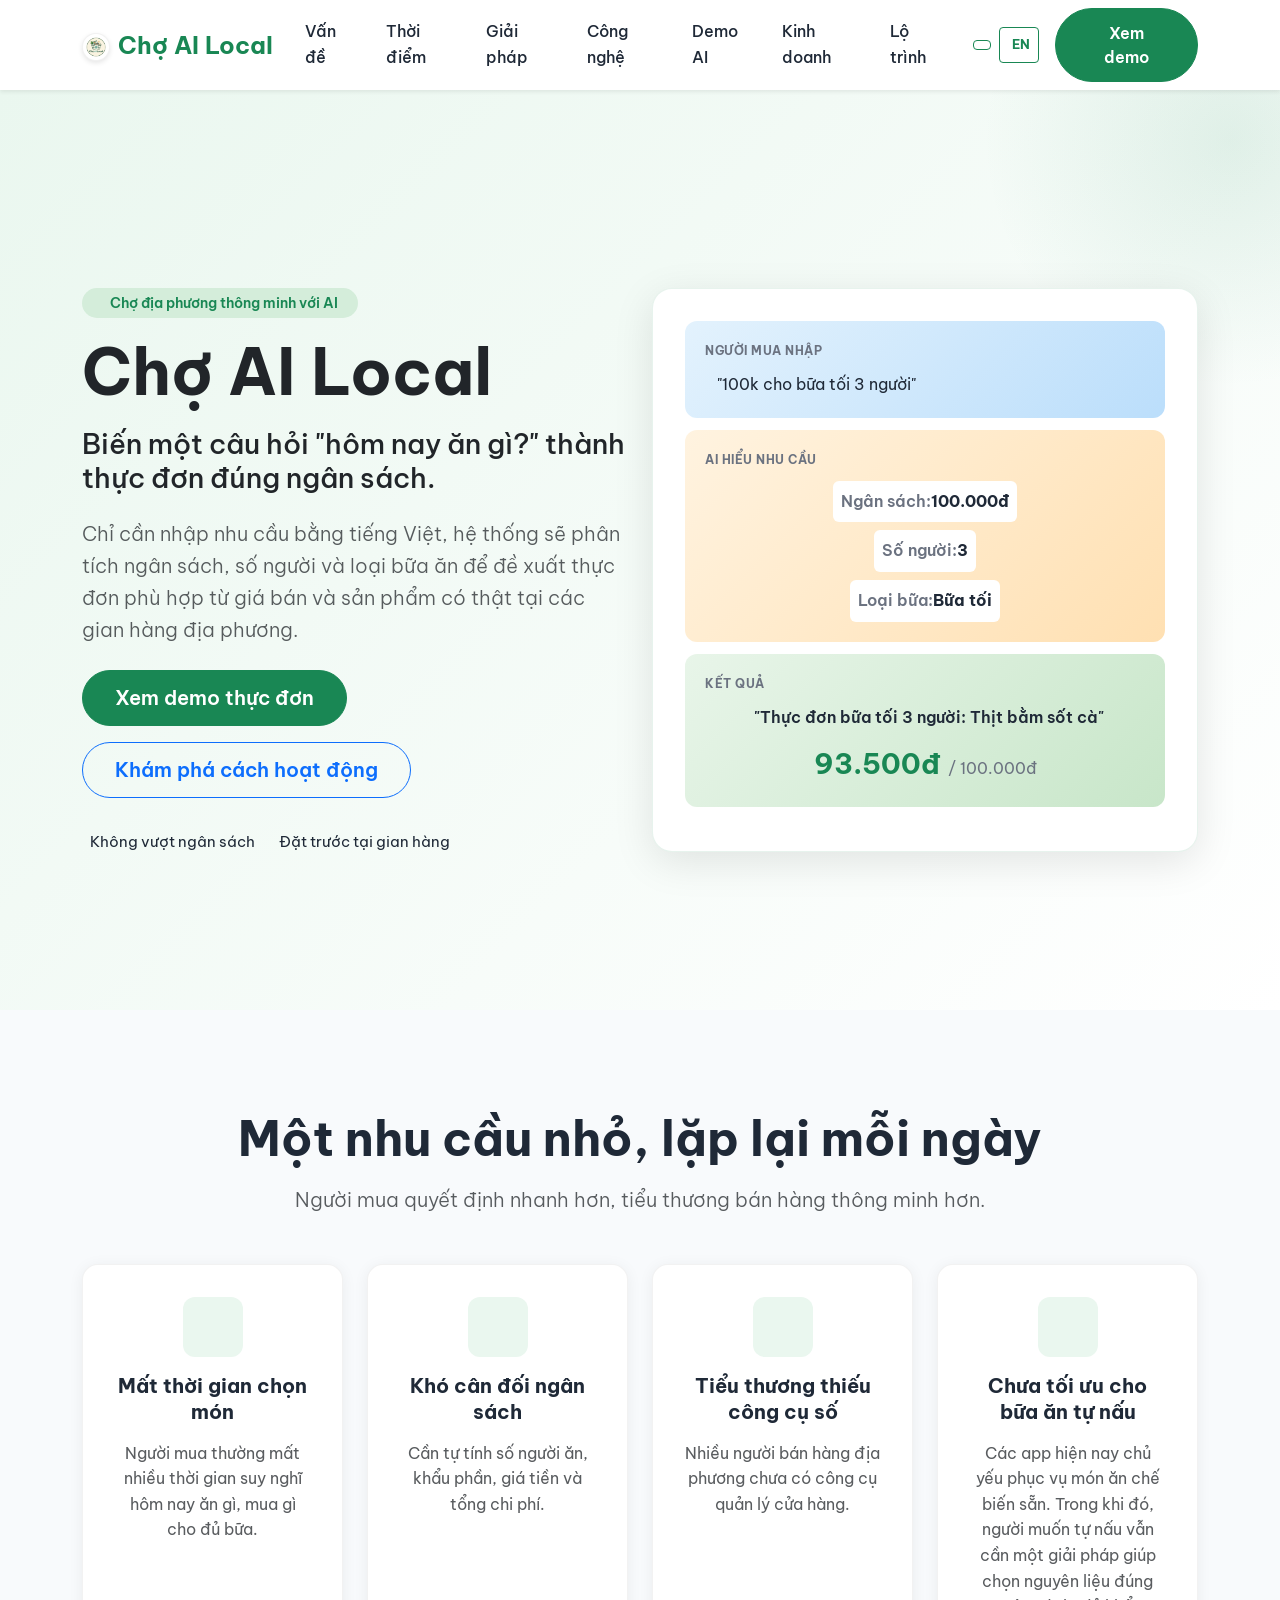
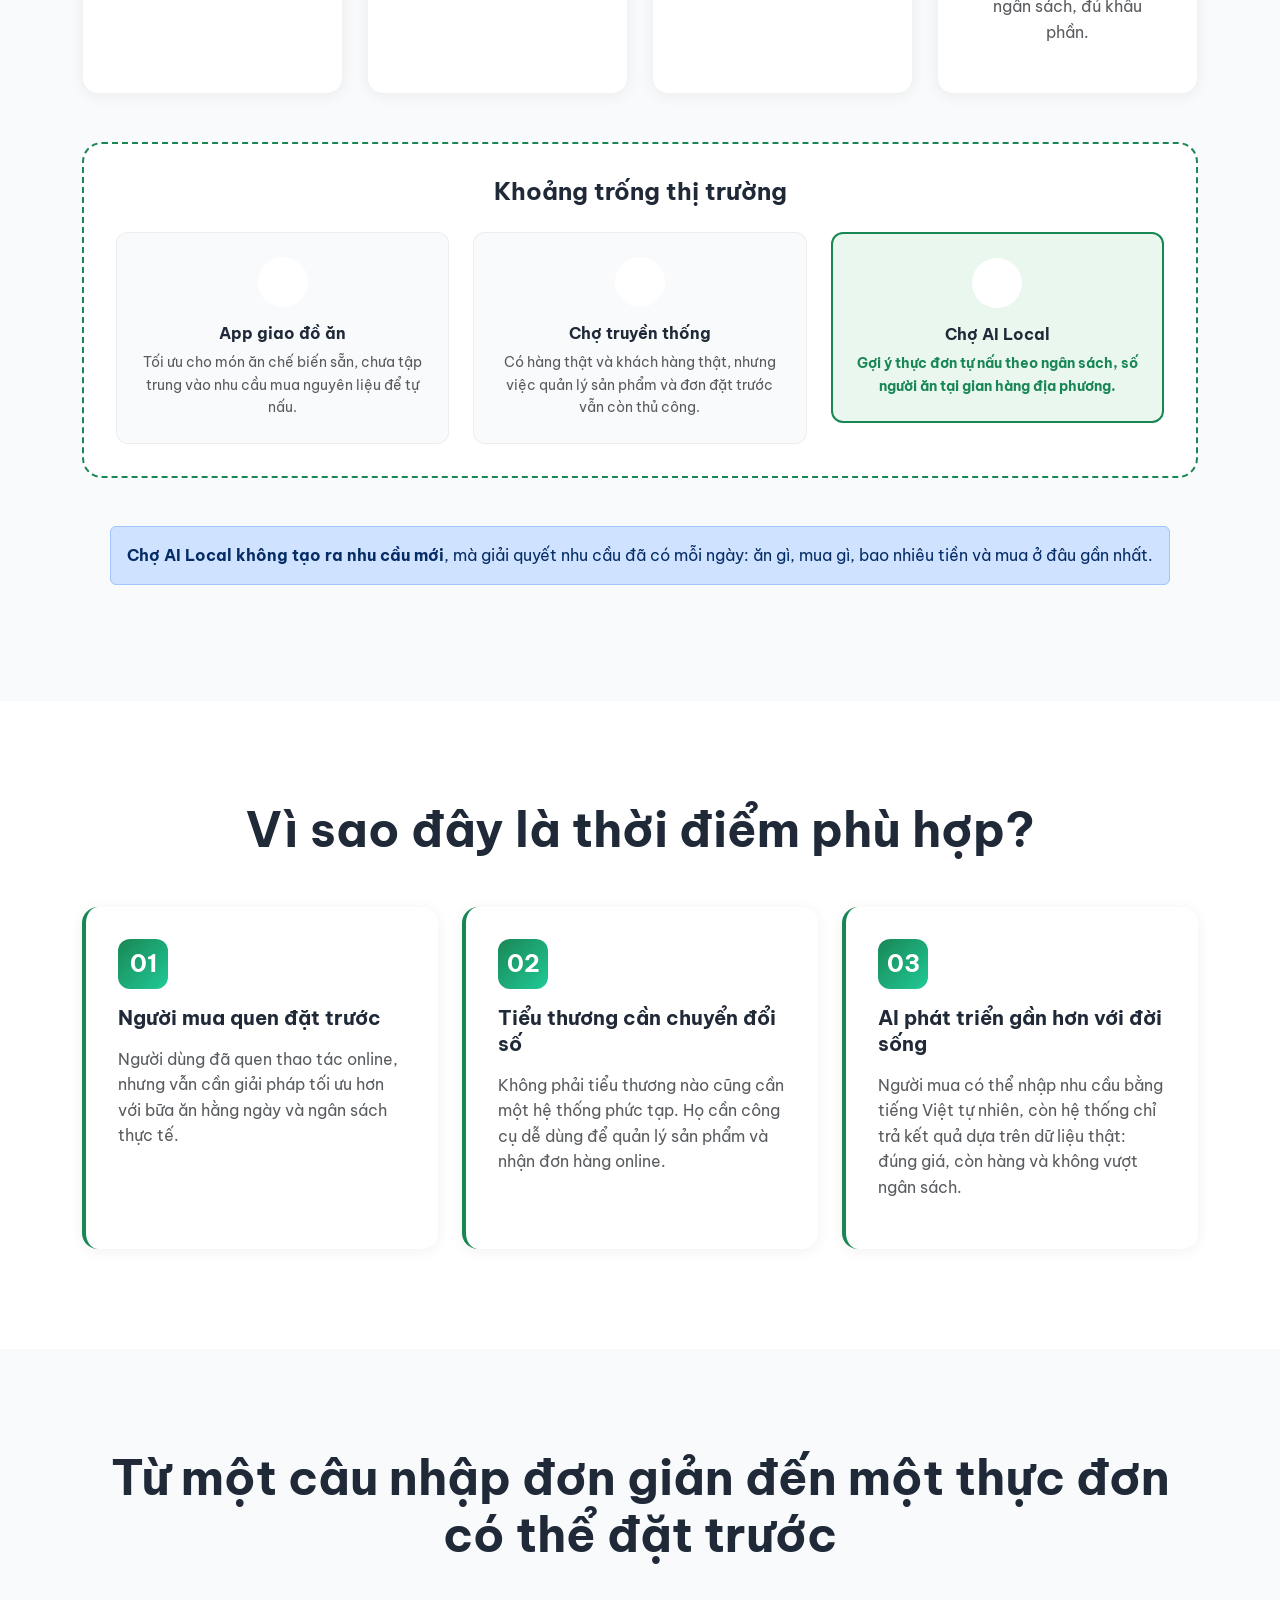
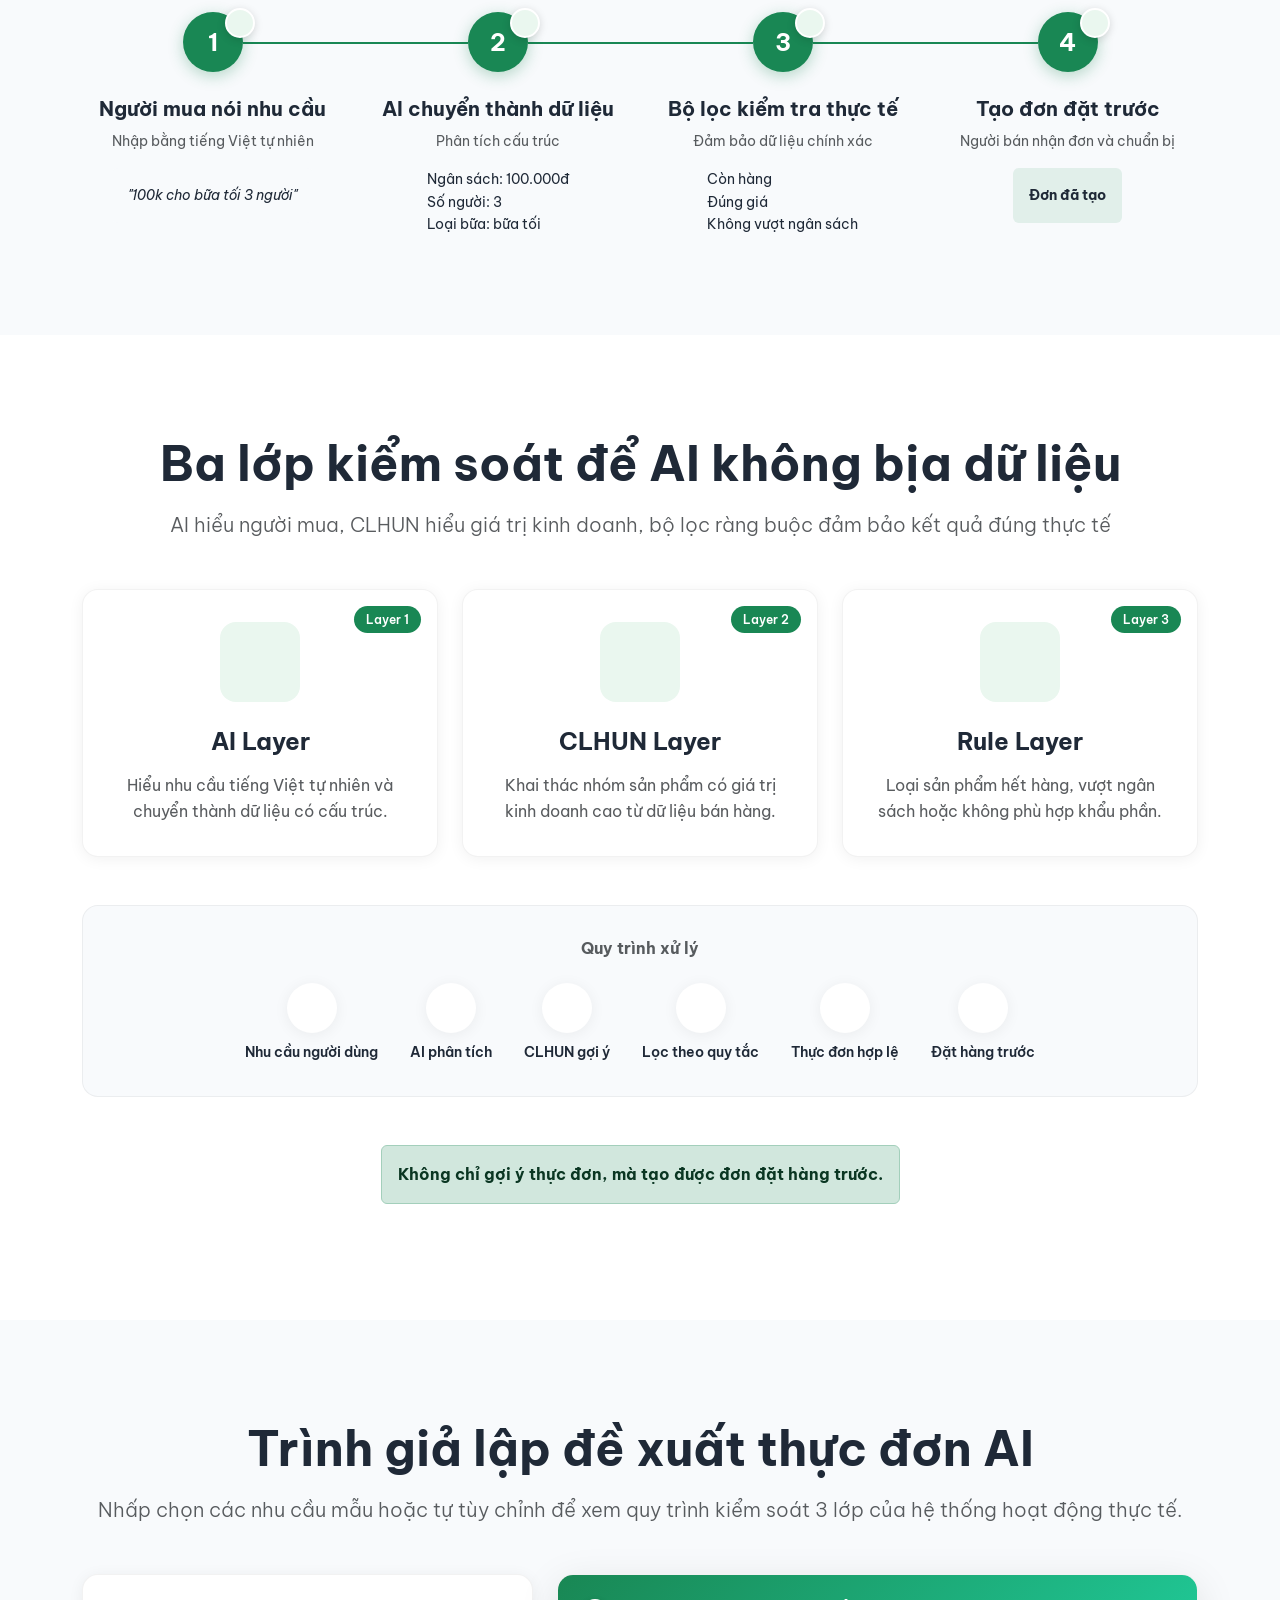
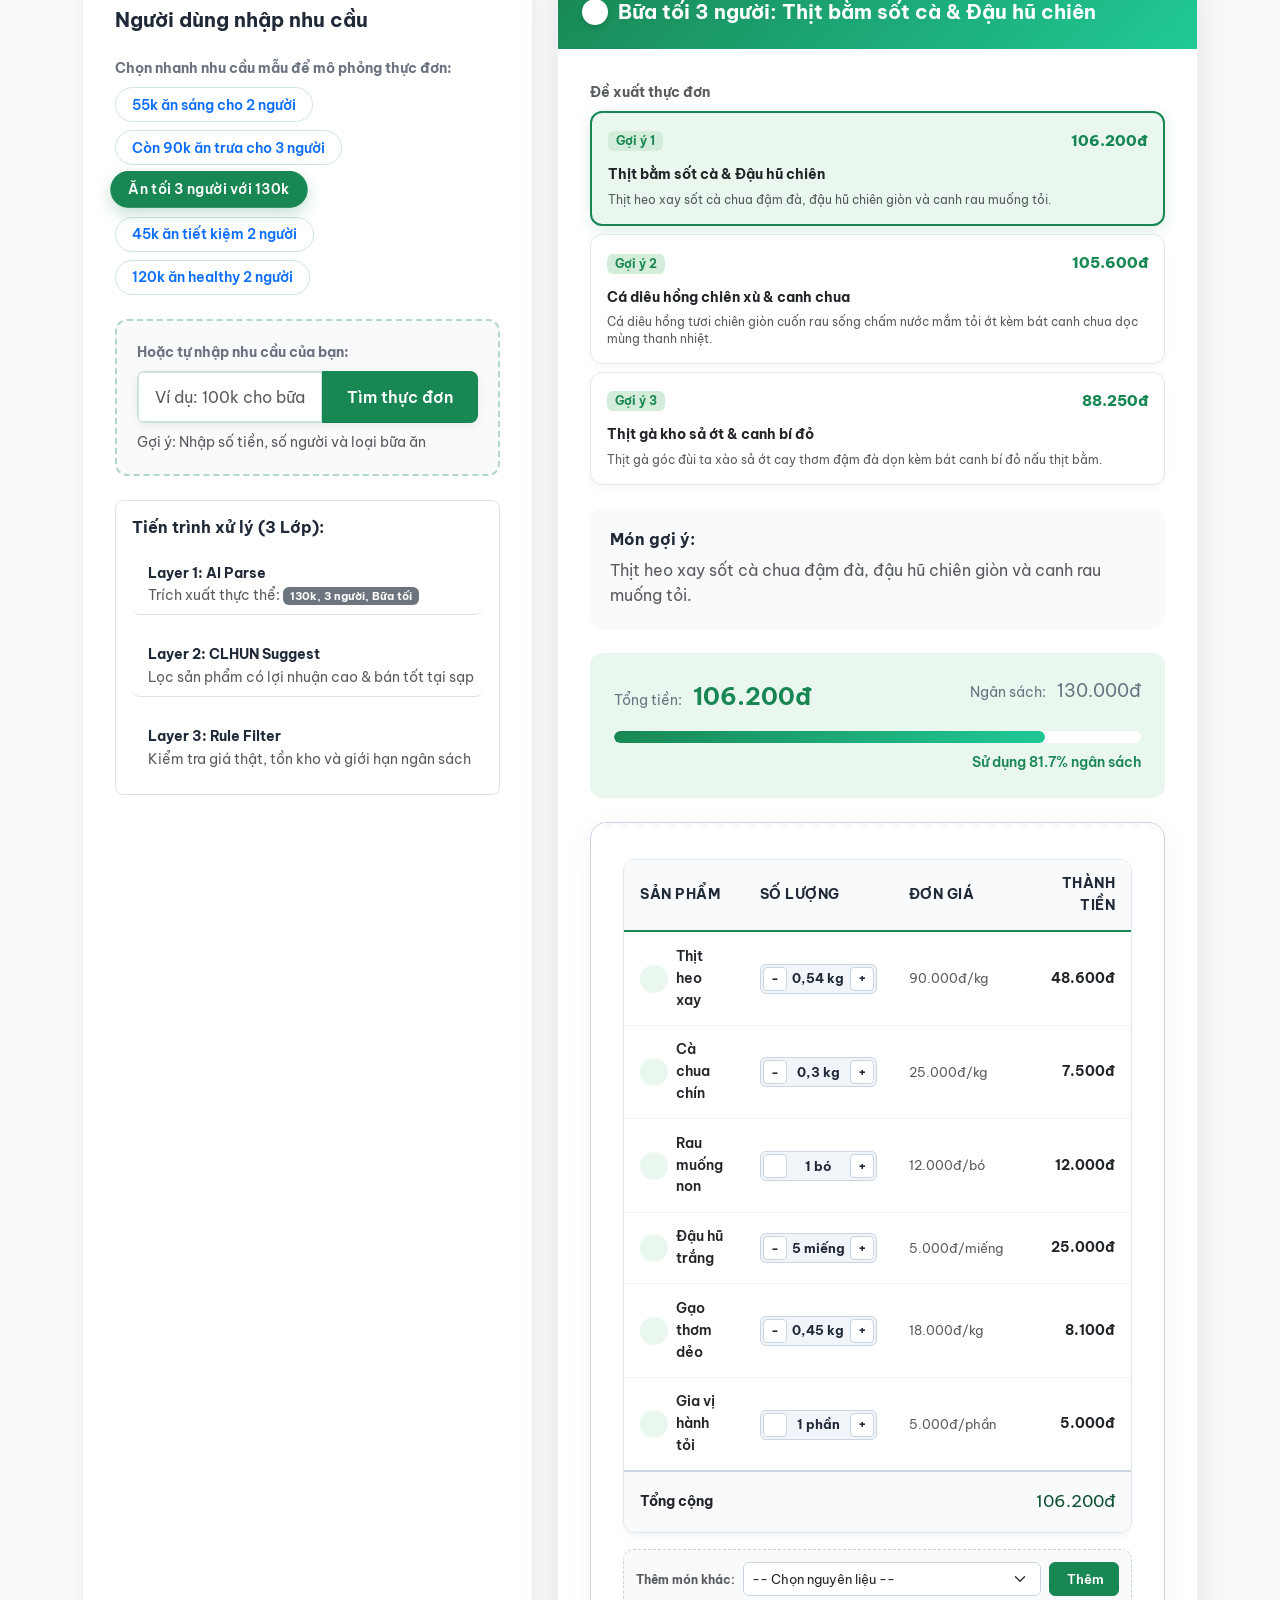
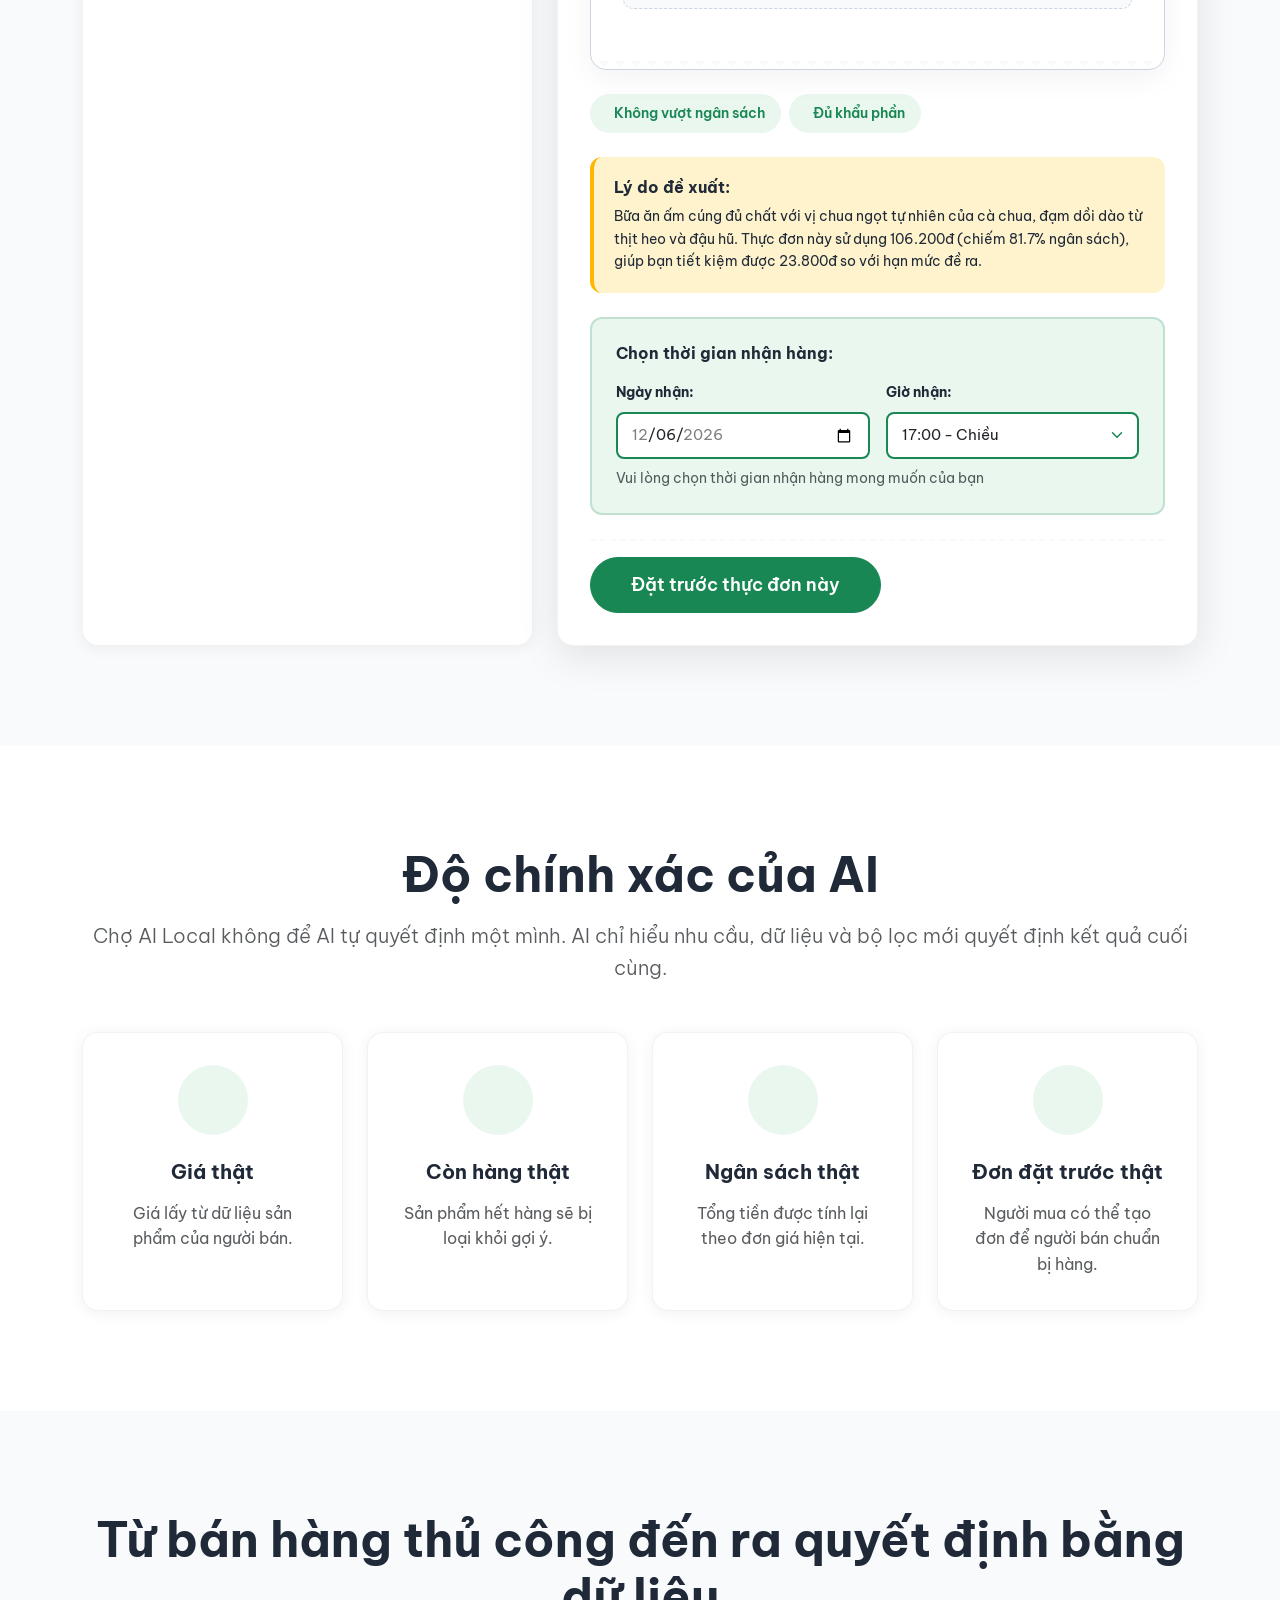
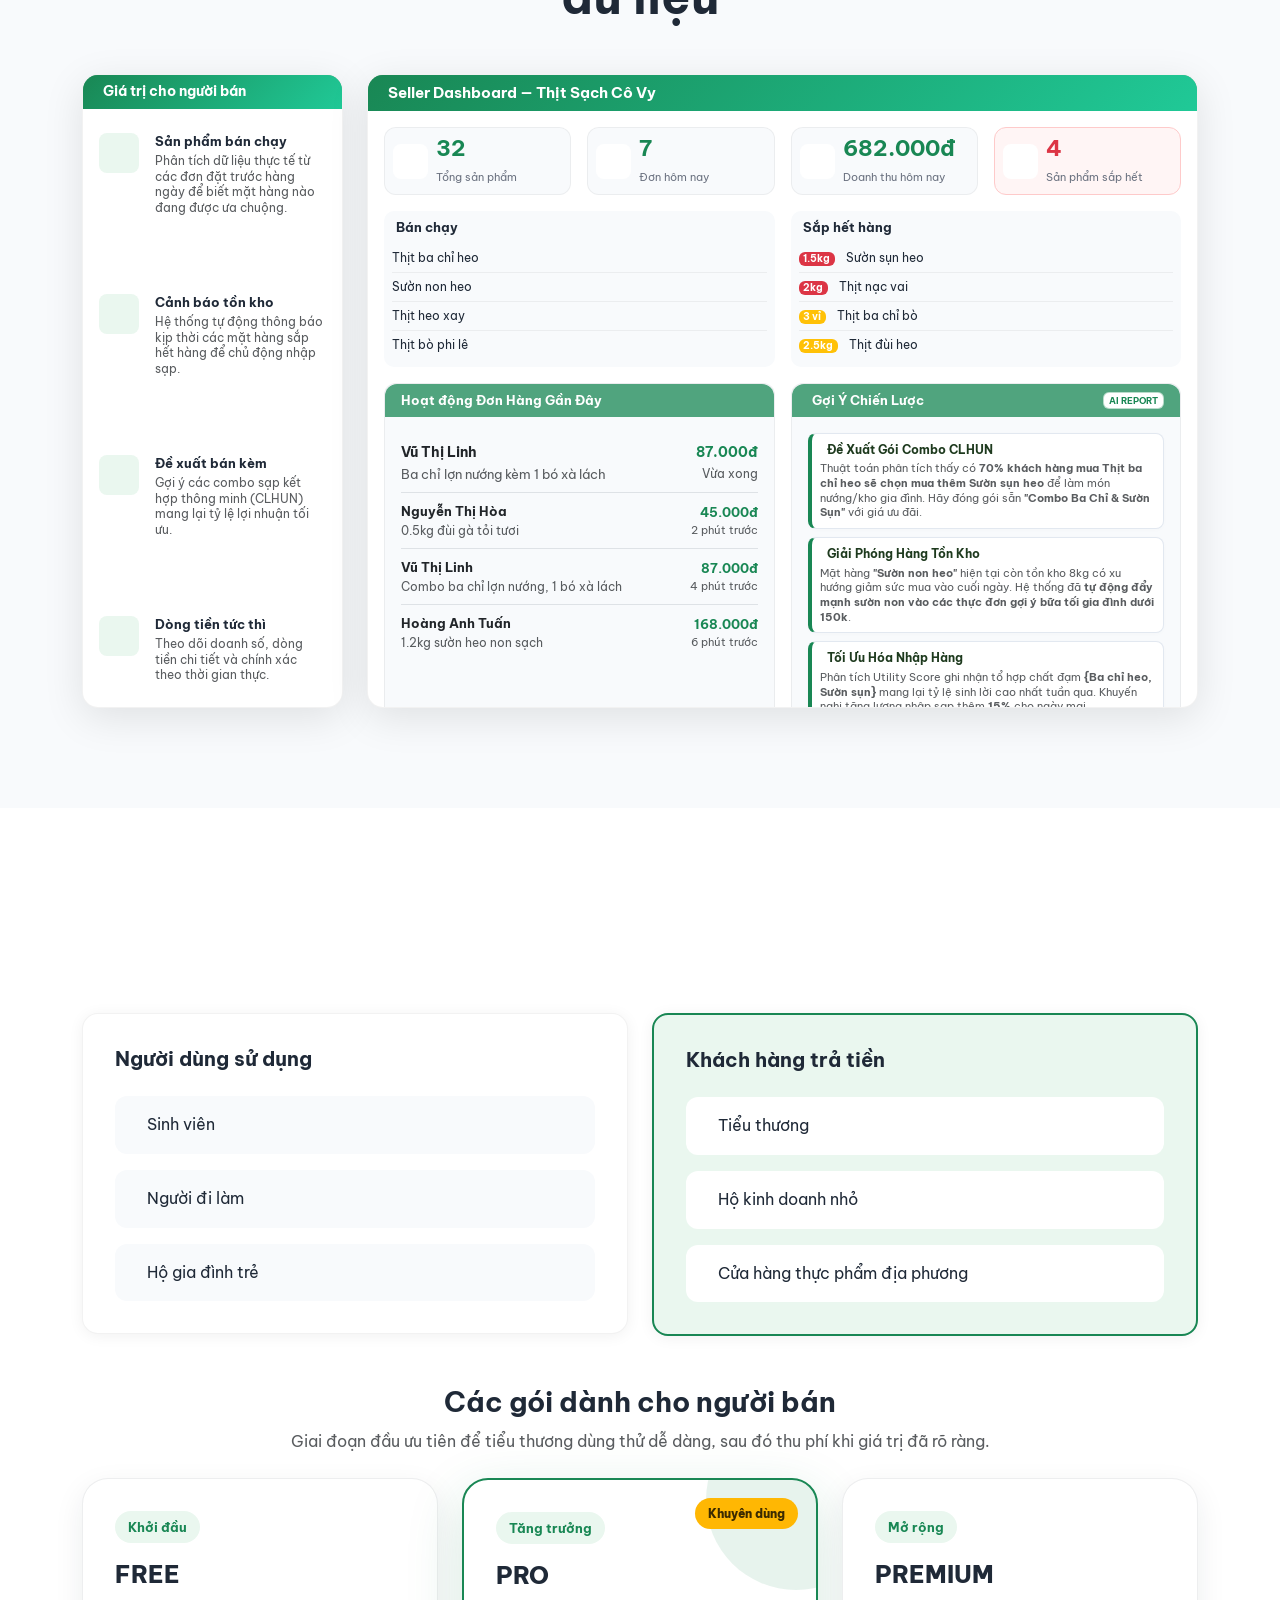
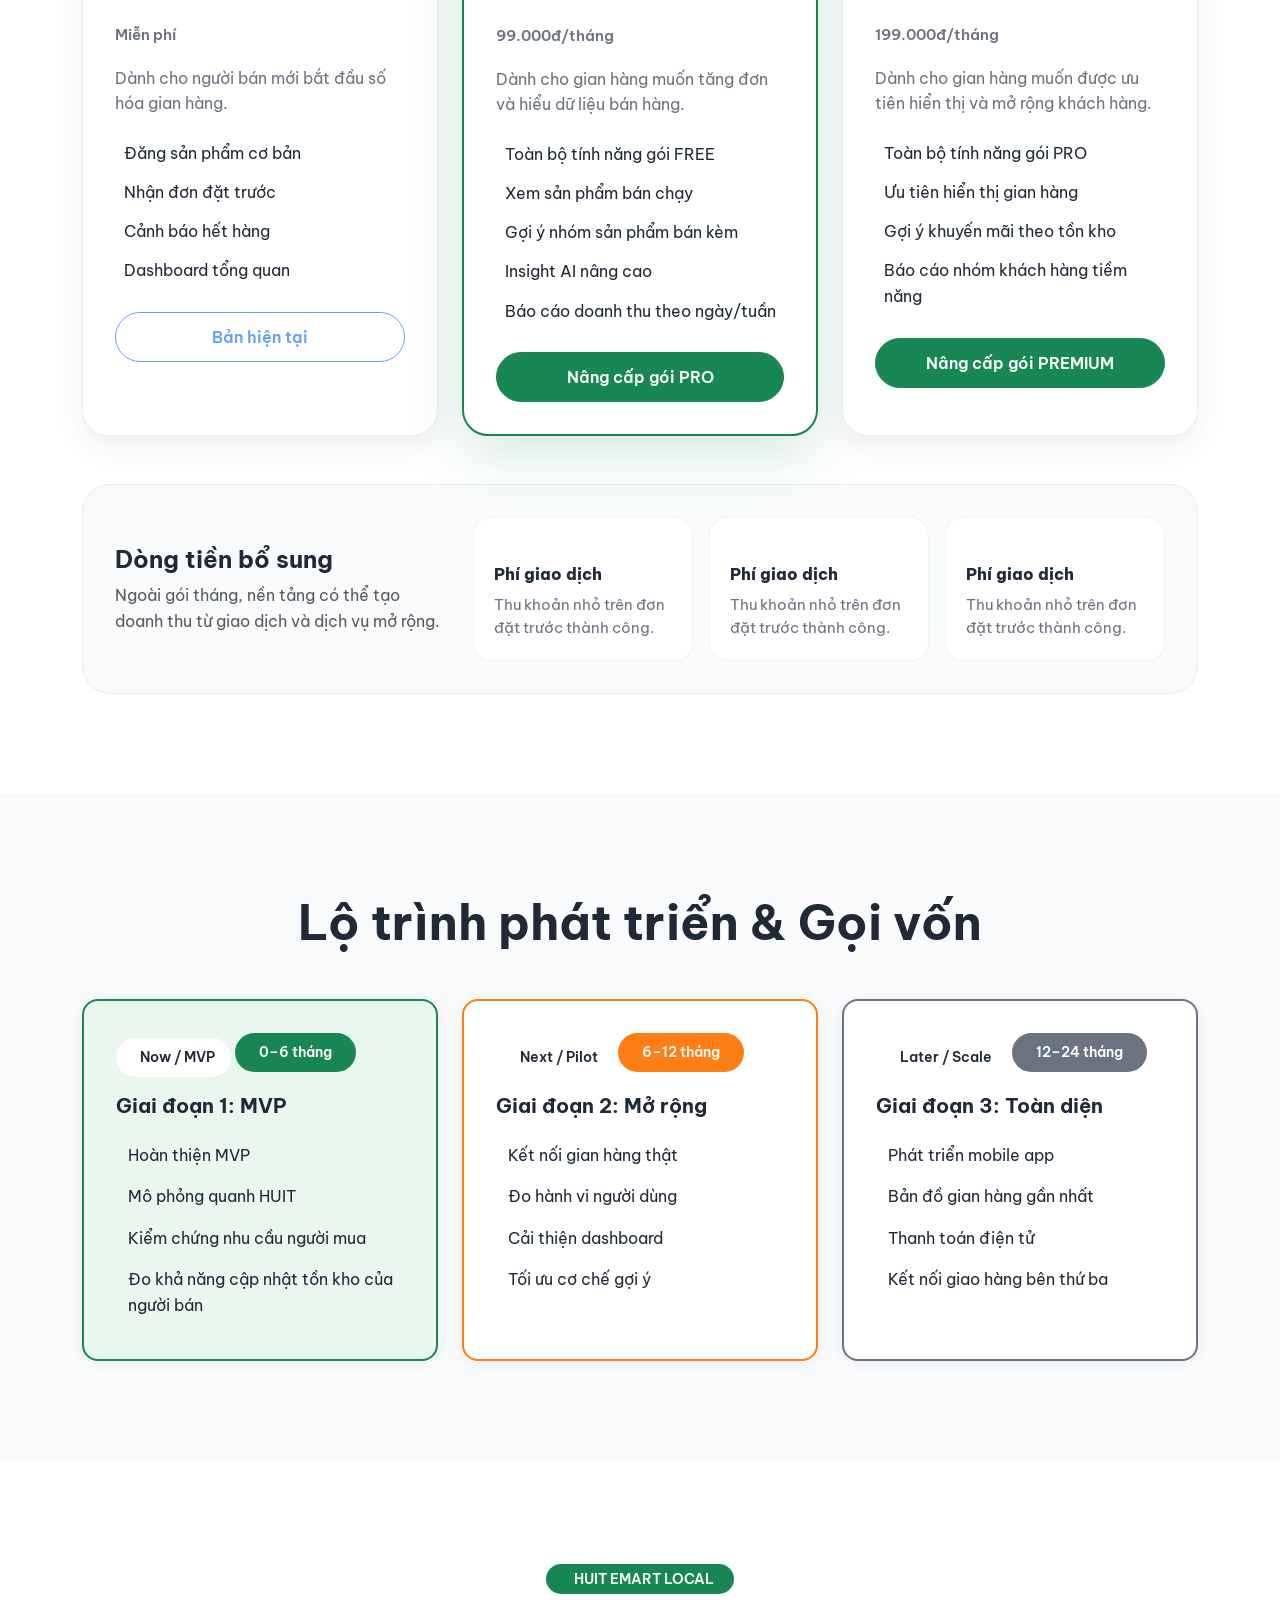
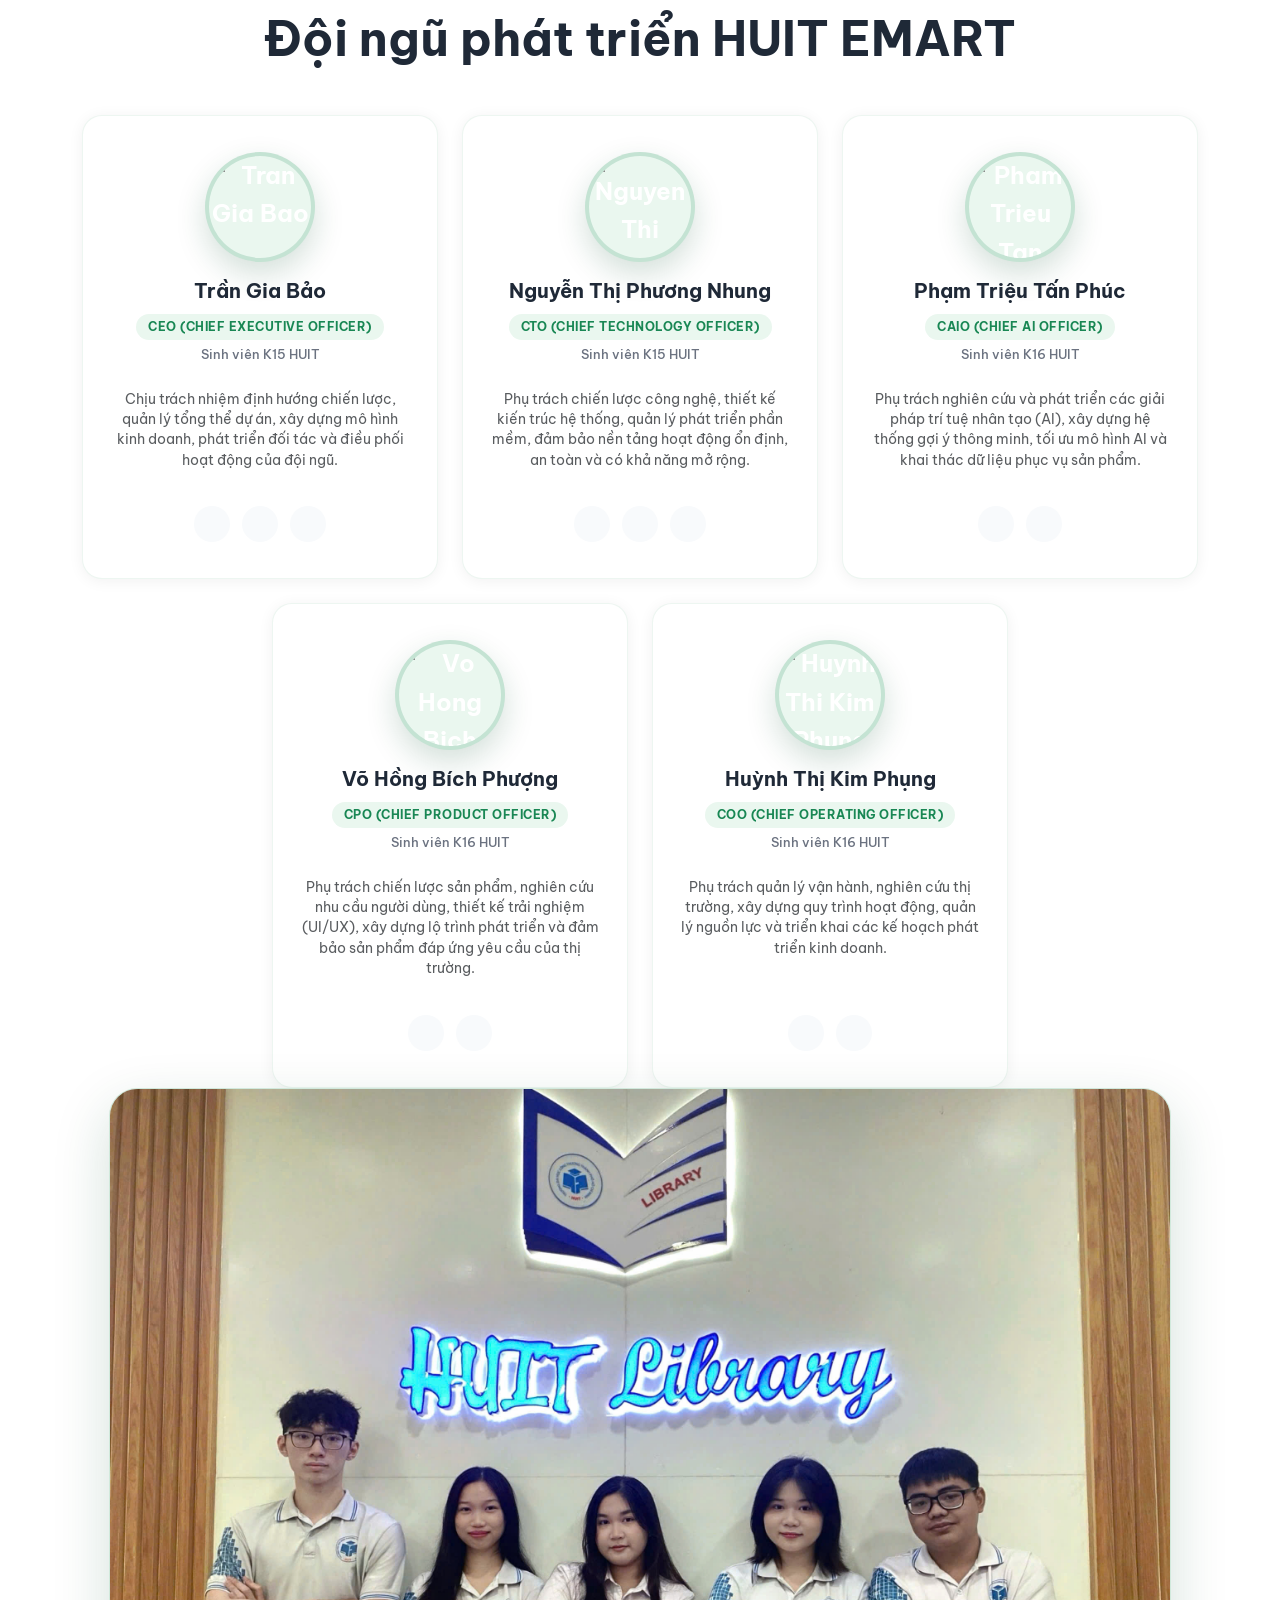
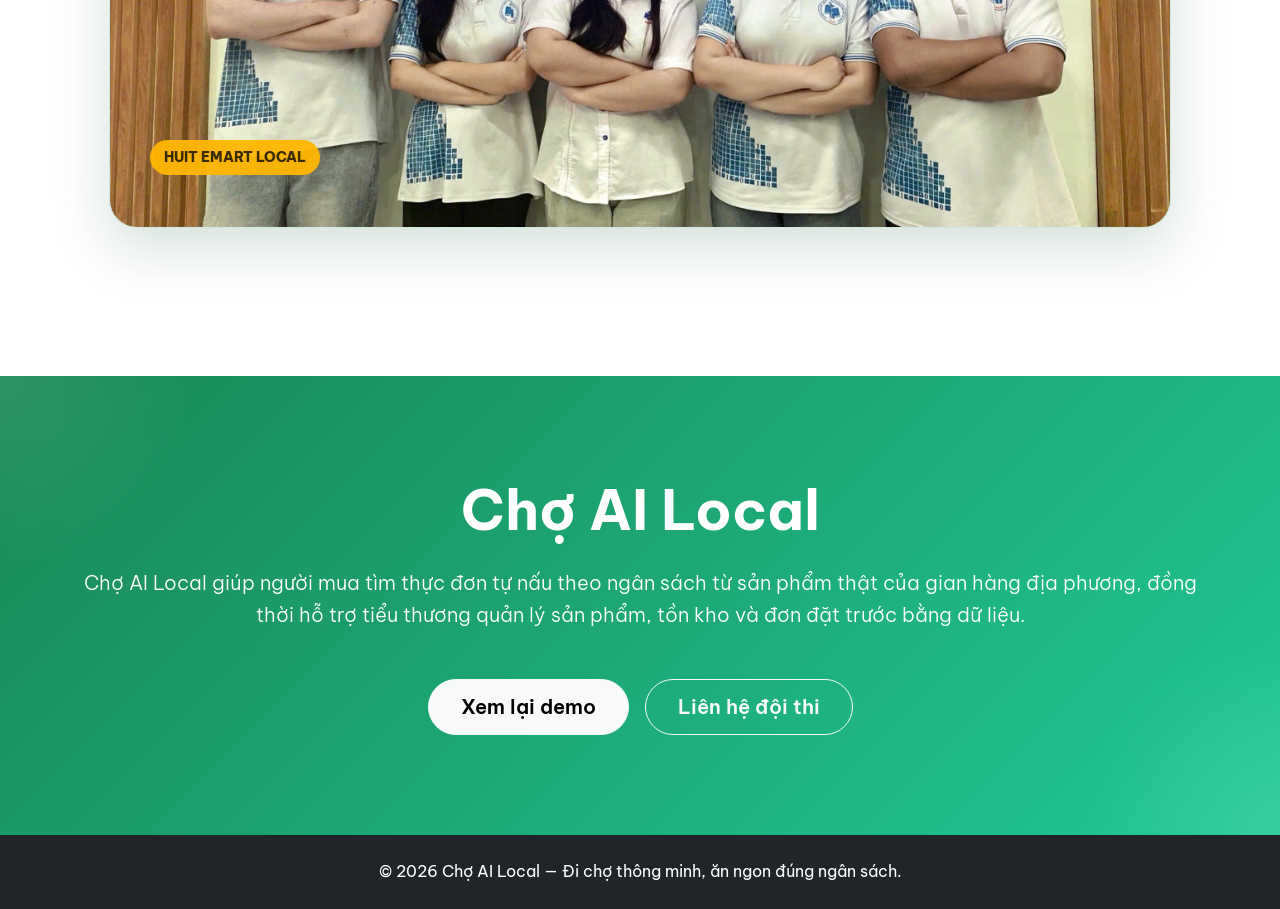
==== commit 8c1638e9: "Cập nhật chức vụ thành viên và sửa lỗi nút Tìm thực đơn" ====
--- a/index.html
+++ b/index.html
@@ -1103,7 +1103,7 @@
                 </div>
 
                 <div class="menu-footer">
-                  <div class="seller-info">
+                  <div class="seller-info d-none">
                     <i class="ph ph-storefront"></i>
                     <span id="result-seller-name">
                       <span class="lang-vi">Gian hàng Thực Phẩm Cô Lan</span>
@@ -1306,7 +1306,7 @@
                       class="value-icon"
                       style="width: 40px; height: 40px; border-radius: 8px"
                     >
-                      <i class="ph ph-money-coin" style="font-size: 1.2rem"></i>
+                      <i class="ph ph-coins" style="font-size: 1.2rem"></i>
                     </div>
                     <div class="value-content">
                       <h6 class="fw-bold mb-1" style="font-size: 0.8rem">
@@ -2261,16 +2261,16 @@
                 <span class="lang-en">Tran Gia Bao</span>
               </h5>
               <div class="team-badge-role">
-                <span class="lang-vi">Trưởng nhóm & AI Engineer</span>
-                <span class="lang-en">Team Lead & AI Engineer</span>
+                <span class="lang-vi">CEO (Chief Executive Officer)</span>
+                <span class="lang-en">CEO (Chief Executive Officer)</span>
               </div>
               <p class="team-role-sub mb-3">
                 <span class="lang-vi">Sinh viên K15 HUIT</span>
                 <span class="lang-en">K15 HUIT Student</span>
               </p>
               <p class="team-description small text-muted mb-3">
-                <span class="lang-vi">Kiến trúc sư hệ thống, chịu trách nhiệm tích hợp mô hình ngôn ngữ lớn (LLM), xử lý ngôn ngữ tự nhiên tiếng Việt và phân tích cấu trúc nhu cầu.</span>
-                <span class="lang-en">System Architect, responsible for Large Language Model (LLM) integration, Vietnamese natural language processing, and parsing demand structures.</span>
+                <span class="lang-vi">Chịu trách nhiệm định hướng chiến lược, quản lý tổng thể dự án, xây dựng mô hình kinh doanh, phát triển đối tác và điều phối hoạt động của đội ngũ.</span>
+                <span class="lang-en">Responsible for strategic direction, overall project management, business model development, partner relations, and team coordination.</span>
               </p>
               <div class="team-socials">
                 <a
@@ -2312,16 +2312,16 @@
                 <span class="lang-en">Nguyen Thi Phuong Nhung</span>
               </h5>
               <div class="team-badge-role">
-                <span class="lang-vi">Project Leader & BA</span>
-                <span class="lang-en">Project Leader & BA</span>
+                <span class="lang-vi">CTO (Chief Technology Officer)</span>
+                <span class="lang-en">CTO (Chief Technology Officer)</span>
               </div>
               <p class="team-role-sub mb-3">
                 <span class="lang-vi">Sinh viên K15 HUIT</span>
                 <span class="lang-en">K15 HUIT Student</span>
               </p>
               <p class="team-description small text-muted mb-3">
-                <span class="lang-vi">Lập kế hoạch phát triển, phân tích nghiệp vụ thực tế tại các chợ địa phương và kết nối giải pháp với nhu cầu thực của tiểu thương.</span>
-                <span class="lang-en">Development planner, analysing local market operations and connecting the solution with the actual needs of small merchants.</span>
+                <span class="lang-vi">Phụ trách chiến lược công nghệ, thiết kế kiến trúc hệ thống, quản lý phát triển phần mềm, đảm bảo nền tảng hoạt động ổn định, an toàn và có khả năng mở rộng.</span>
+                <span class="lang-en">Responsible for technology strategy, system architecture design, software development management, and ensuring platform stability, security, and scalability.</span>
               </p>
               <div class="team-socials">
                 <a
@@ -2363,16 +2363,16 @@
                 <span class="lang-en">Pham Trieu Tan Phuc</span>
               </h5>
               <div class="team-badge-role">
-                <span class="lang-vi">Backend Developer</span>
-                <span class="lang-en">Backend Developer</span>
+                <span class="lang-vi">CAIO (Chief AI Officer)</span>
+                <span class="lang-en">CAIO (Chief AI Officer)</span>
               </div>
               <p class="team-role-sub mb-3">
                 <span class="lang-vi">Sinh viên K16 HUIT</span>
                 <span class="lang-en">K16 HUIT Student</span>
               </p>
               <p class="team-description small text-muted mb-3">
-                <span class="lang-vi">Lập trình ứng dụng phía máy chủ, thiết kế cơ sở dữ liệu sản phẩm, quản trị kho hàng và phát triển bộ lọc ràng buộc giá thật (Rule Layer).</span>
-                <span class="lang-en">Server-side developer, designing product databases, managing inventory, and developing actual price constraint filters (Rule Layer).</span>
+                <span class="lang-vi">Phụ trách nghiên cứu và phát triển các giải pháp trí tuệ nhân tạo (AI), xây dựng hệ thống gợi ý thông minh, tối ưu mô hình AI và khai thác dữ liệu phục vụ sản phẩm.</span>
+                <span class="lang-en">Responsible for researching and developing artificial intelligence (AI) solutions, building smart recommendation systems, optimizing AI models, and leveraging data for product growth.</span>
               </p>
               <div class="team-socials">
                 <a
@@ -2406,16 +2406,16 @@
                 <span class="lang-en">Vo Hong Bich Phuong</span>
               </h5>
               <div class="team-badge-role">
-                <span class="lang-vi">Frontend & UI/UX Designer</span>
-                <span class="lang-en">Frontend & UI/UX Designer</span>
+                <span class="lang-vi">CPO (Chief Product Officer)</span>
+                <span class="lang-en">CPO (Chief Product Officer)</span>
               </div>
               <p class="team-role-sub mb-3">
                 <span class="lang-vi">Sinh viên K16 HUIT</span>
                 <span class="lang-en">K16 HUIT Student</span>
               </p>
               <p class="team-description small text-muted mb-3">
-                <span class="lang-vi">Thiết kế trải nghiệm người dùng trực quan, xây dựng giao diện tương tác Responsive trên thiết bị di động, tối ưu hóa tốc độ tải trang.</span>
-                <span class="lang-en">Designing intuitive user experiences, building responsive interactive mobile interfaces, and optimizing page load speeds.</span>
+                <span class="lang-vi">Phụ trách chiến lược sản phẩm, nghiên cứu nhu cầu người dùng, thiết kế trải nghiệm (UI/UX), xây dựng lộ trình phát triển và đảm bảo sản phẩm đáp ứng yêu cầu của thị trường.</span>
+                <span class="lang-en">Responsible for product strategy, user needs research, UI/UX design, building development roadmaps, and ensuring the product meets market requirements.</span>
               </p>
               <div class="team-socials">
                 <a
@@ -2448,16 +2448,16 @@
                 <span class="lang-en">Huynh Thi Kim Phung</span>
               </h5>
               <div class="team-badge-role">
-                <span class="lang-vi">UX/UI Designer & Business</span>
-                <span class="lang-en">UX/UI Designer & Business</span>
+                <span class="lang-vi">COO (Chief Operating Officer)</span>
+                <span class="lang-en">COO (Chief Operating Officer)</span>
               </div>
               <p class="team-role-sub mb-3">
                 <span class="lang-vi">Sinh viên K16 HUIT</span>
                 <span class="lang-en">K16 HUIT Student</span>
               </p>
               <p class="team-description small text-muted mb-3">
-                <span class="lang-vi">Khảo sát thị trường, thu thập dữ liệu giá bán từ tiểu thương tại các chợ đầu mối và xây dựng phương án mở rộng dịch vụ thương mại địa phương.</span>
-                <span class="lang-en">Market research, gathering price data from merchants at wholesale markets, and developing local commercial expansion plans.</span>
+                <span class="lang-vi">Phụ trách quản lý vận hành, nghiên cứu thị trường, xây dựng quy trình hoạt động, quản lý nguồn lực và triển khai các kế hoạch phát triển kinh doanh.</span>
+                <span class="lang-en">Responsible for operations management, market research, establishing standard operating procedures, resource management, and executing business development plans.</span>
               </p>
               <div class="team-socials">
                 <a href="" class="social-icon" title="GitHub"
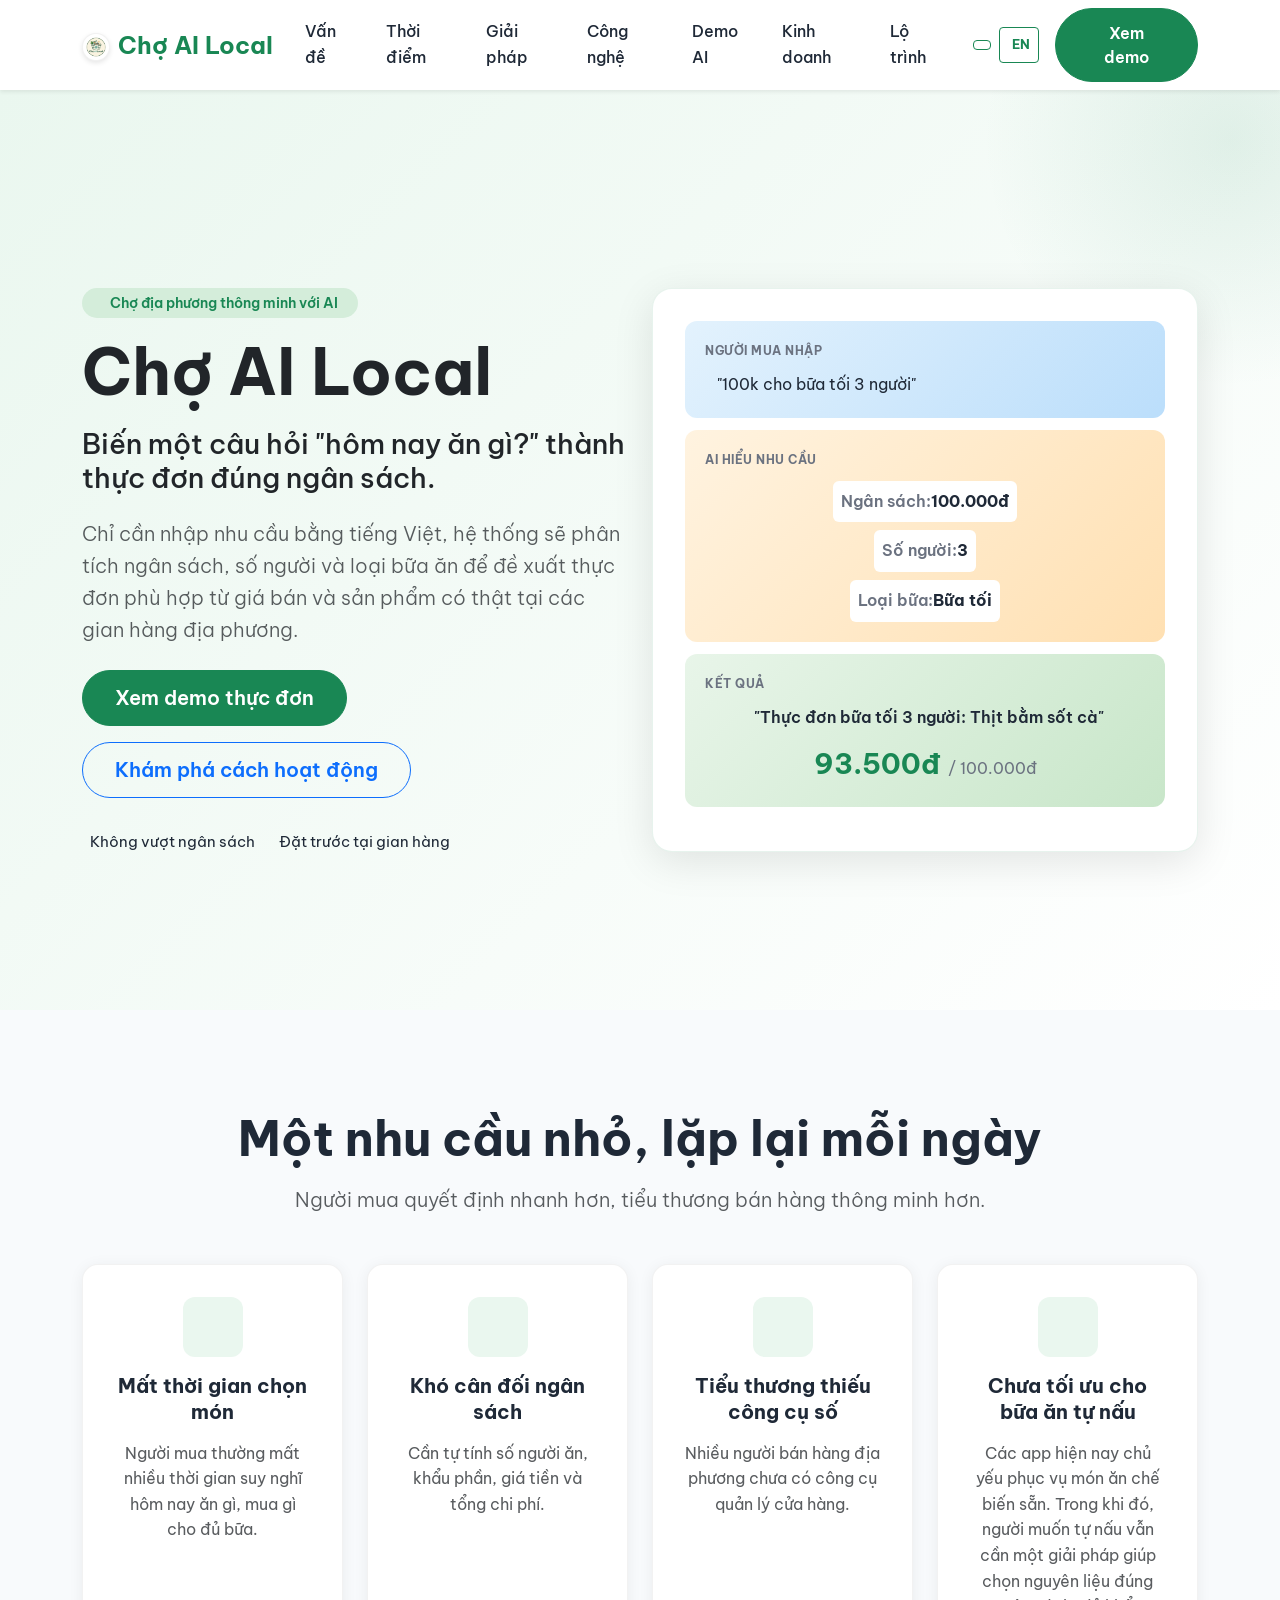
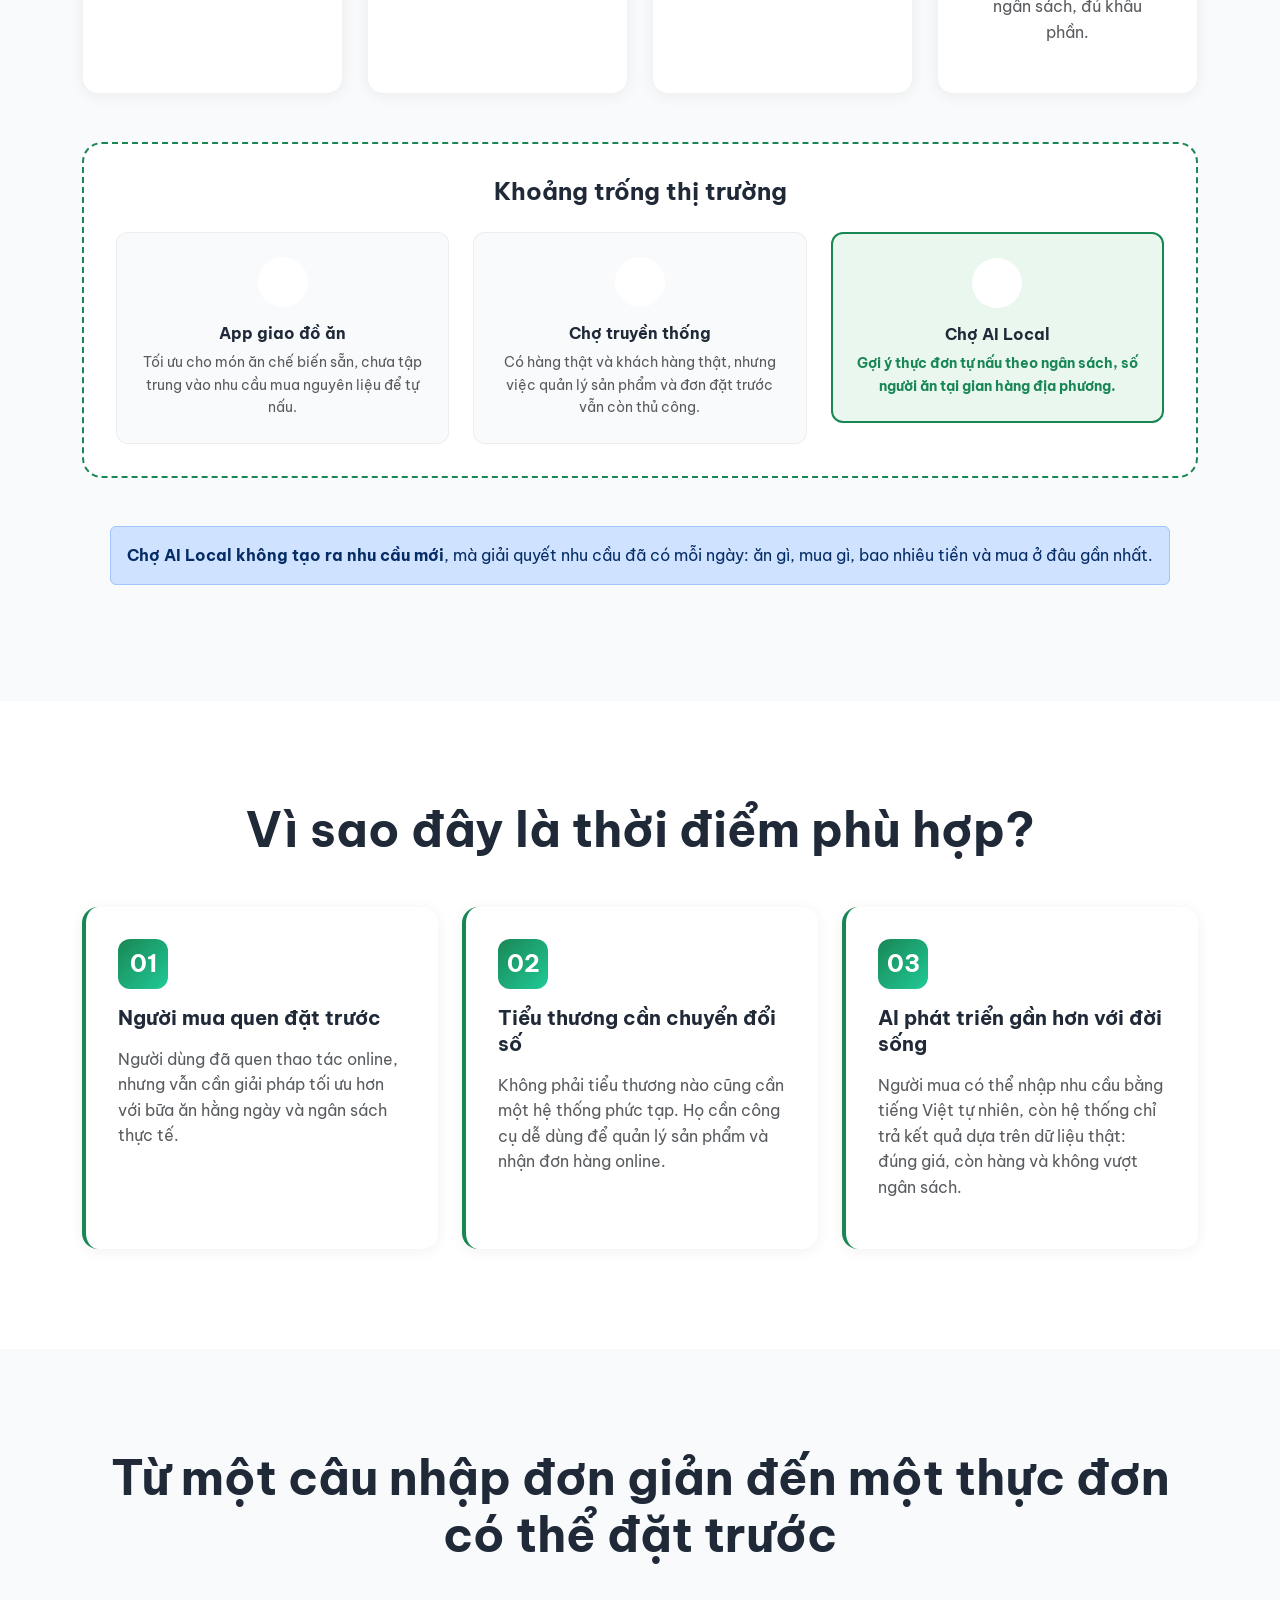
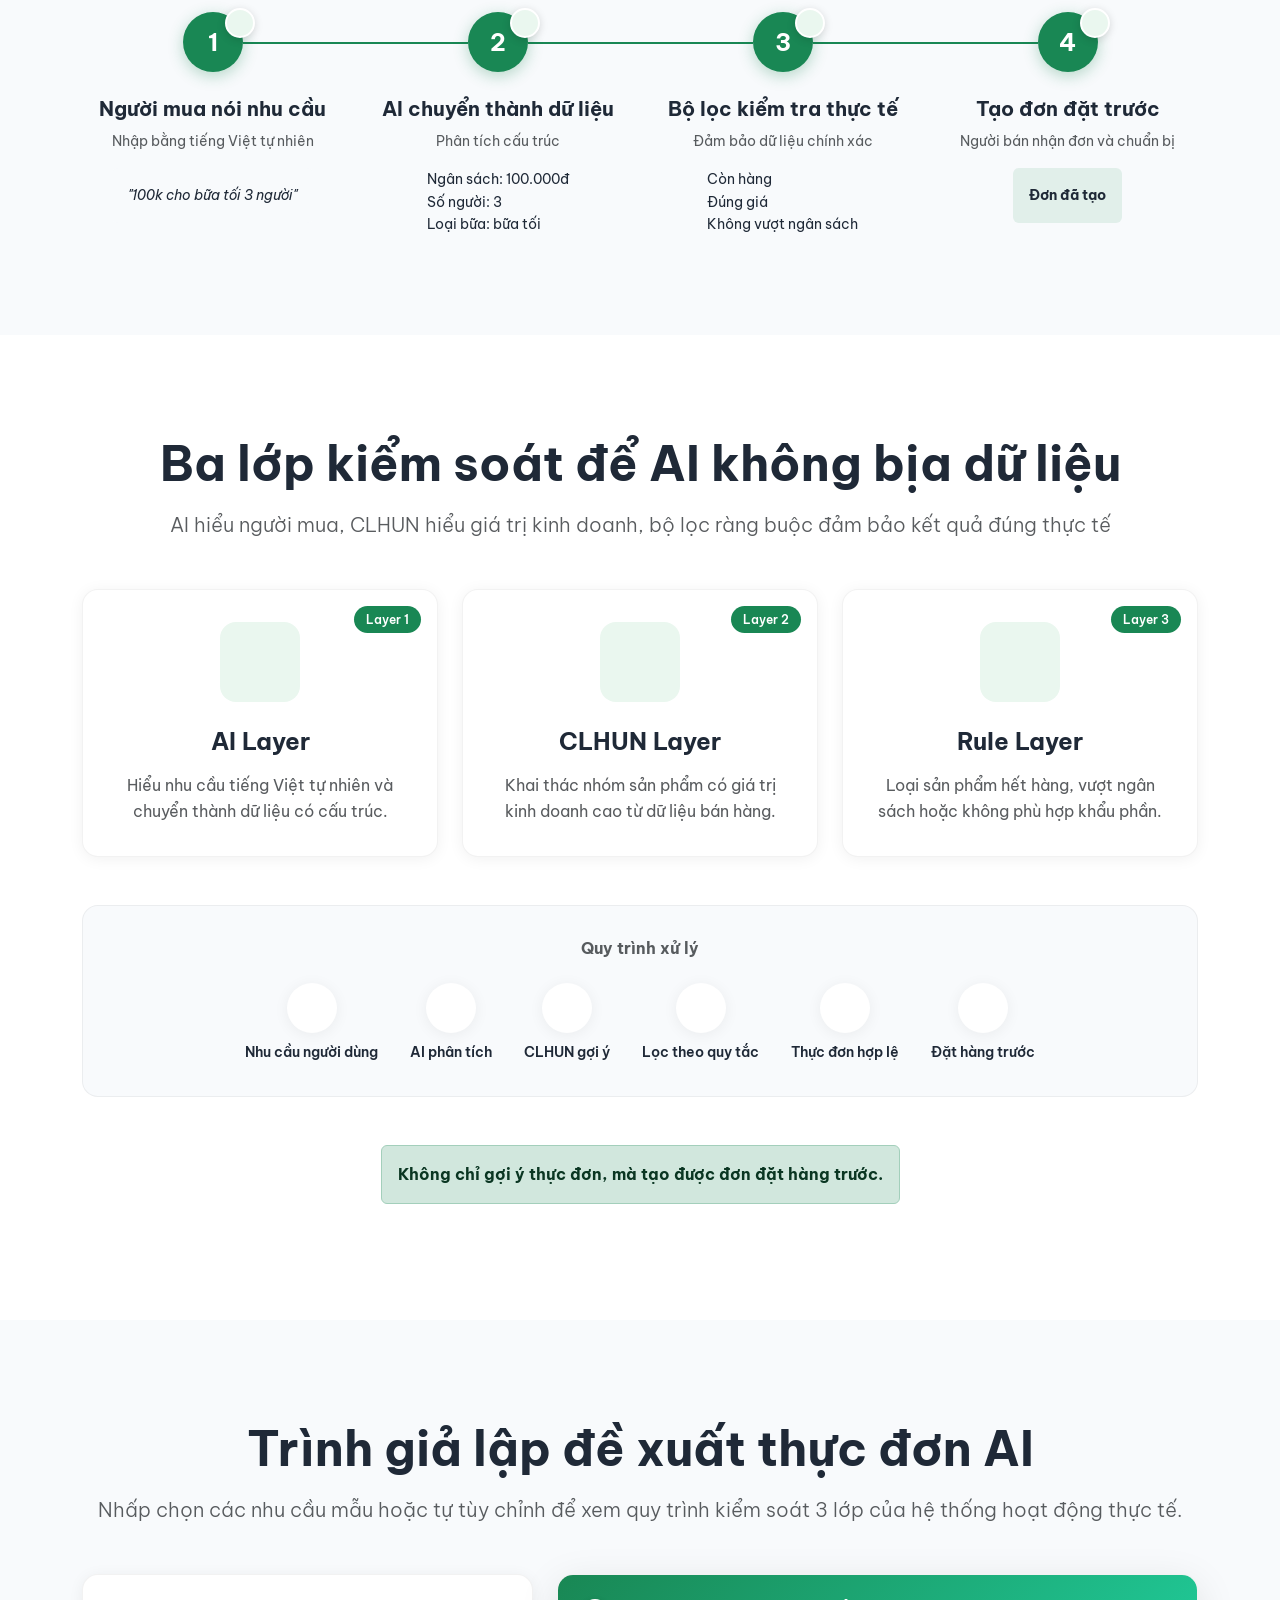
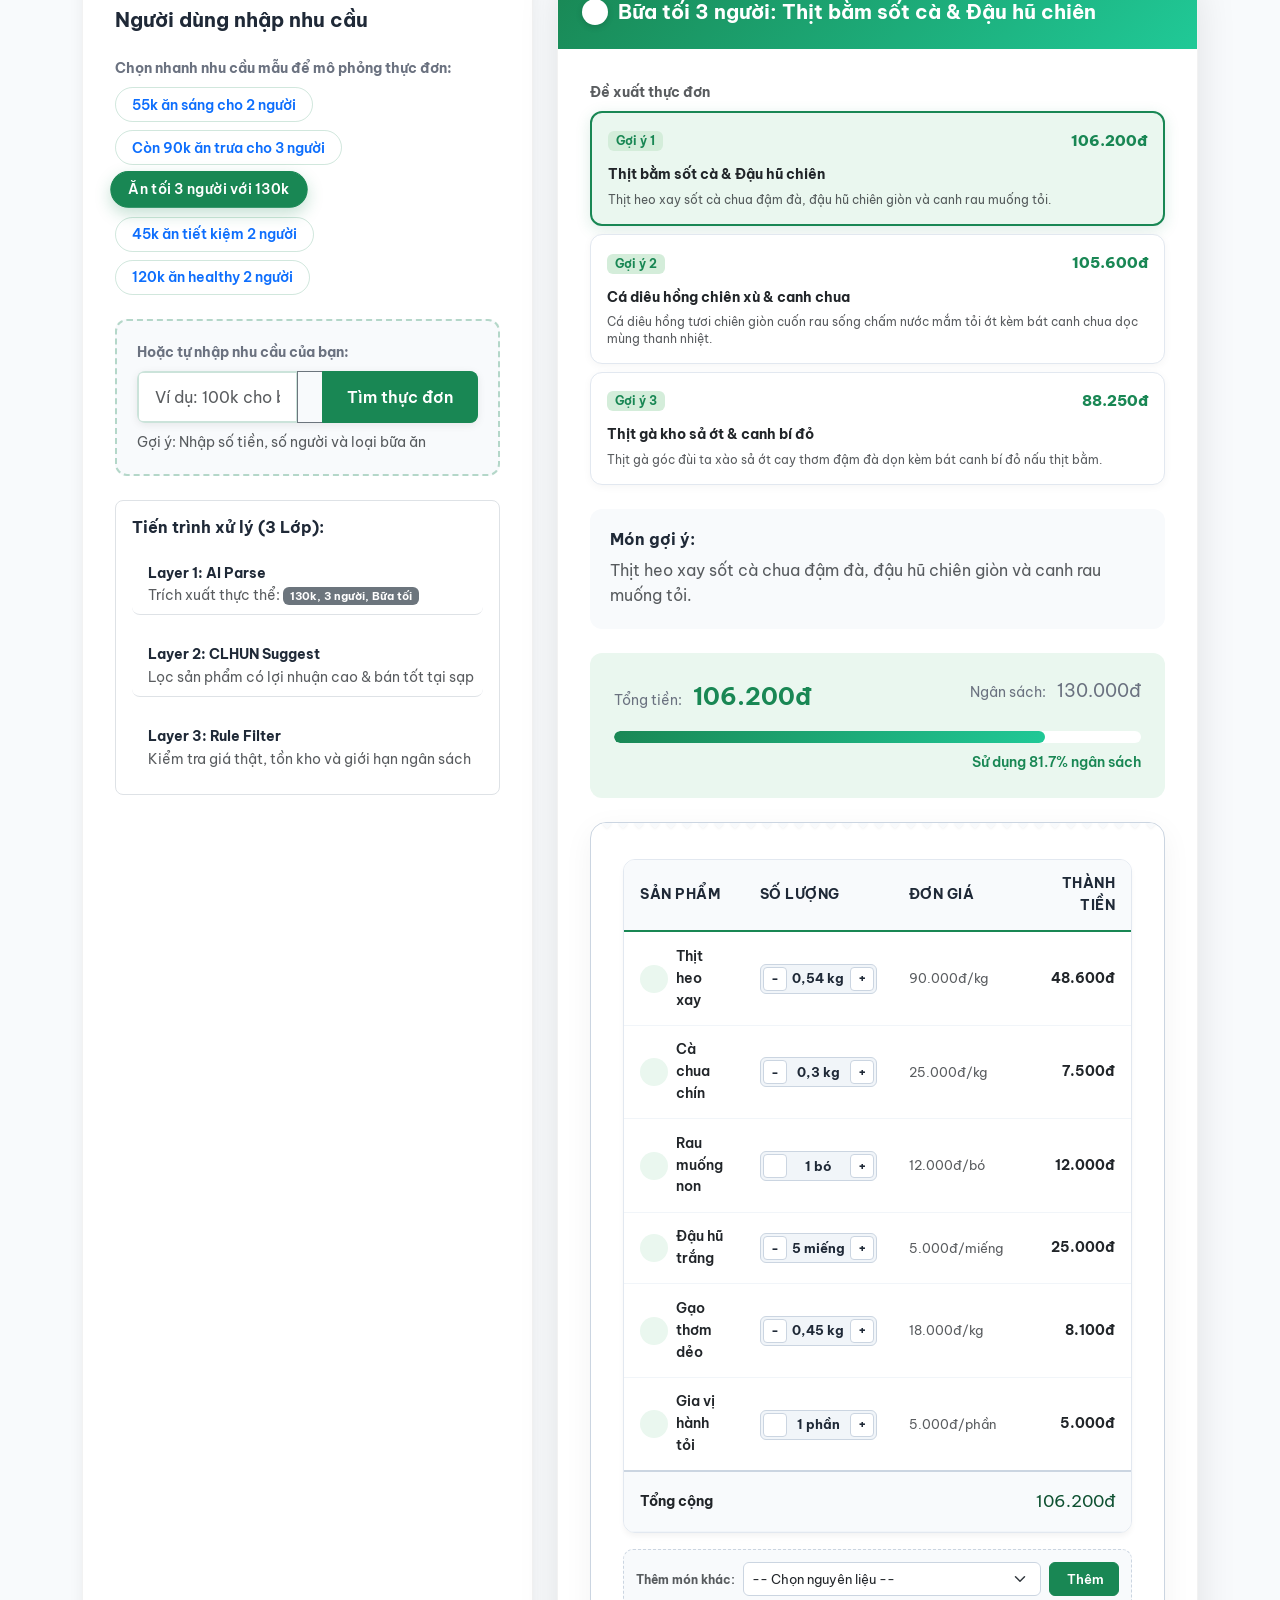
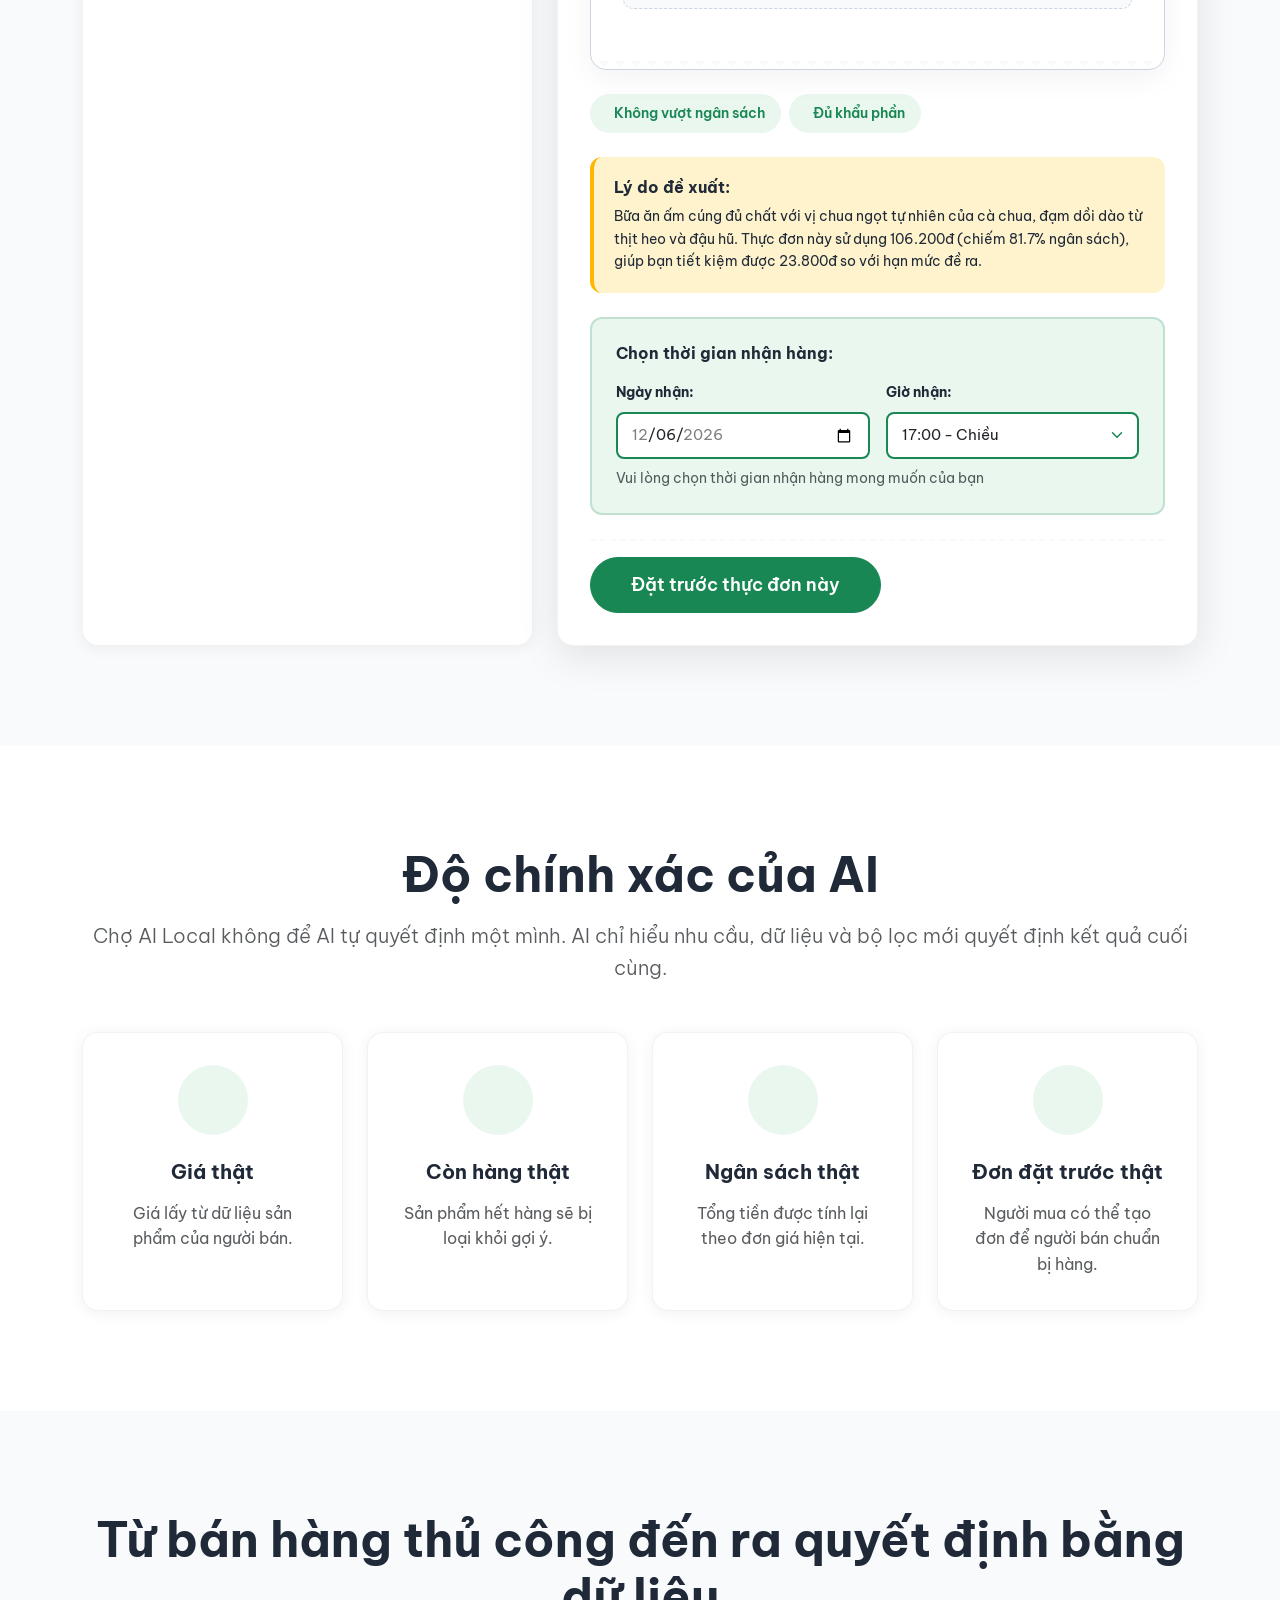
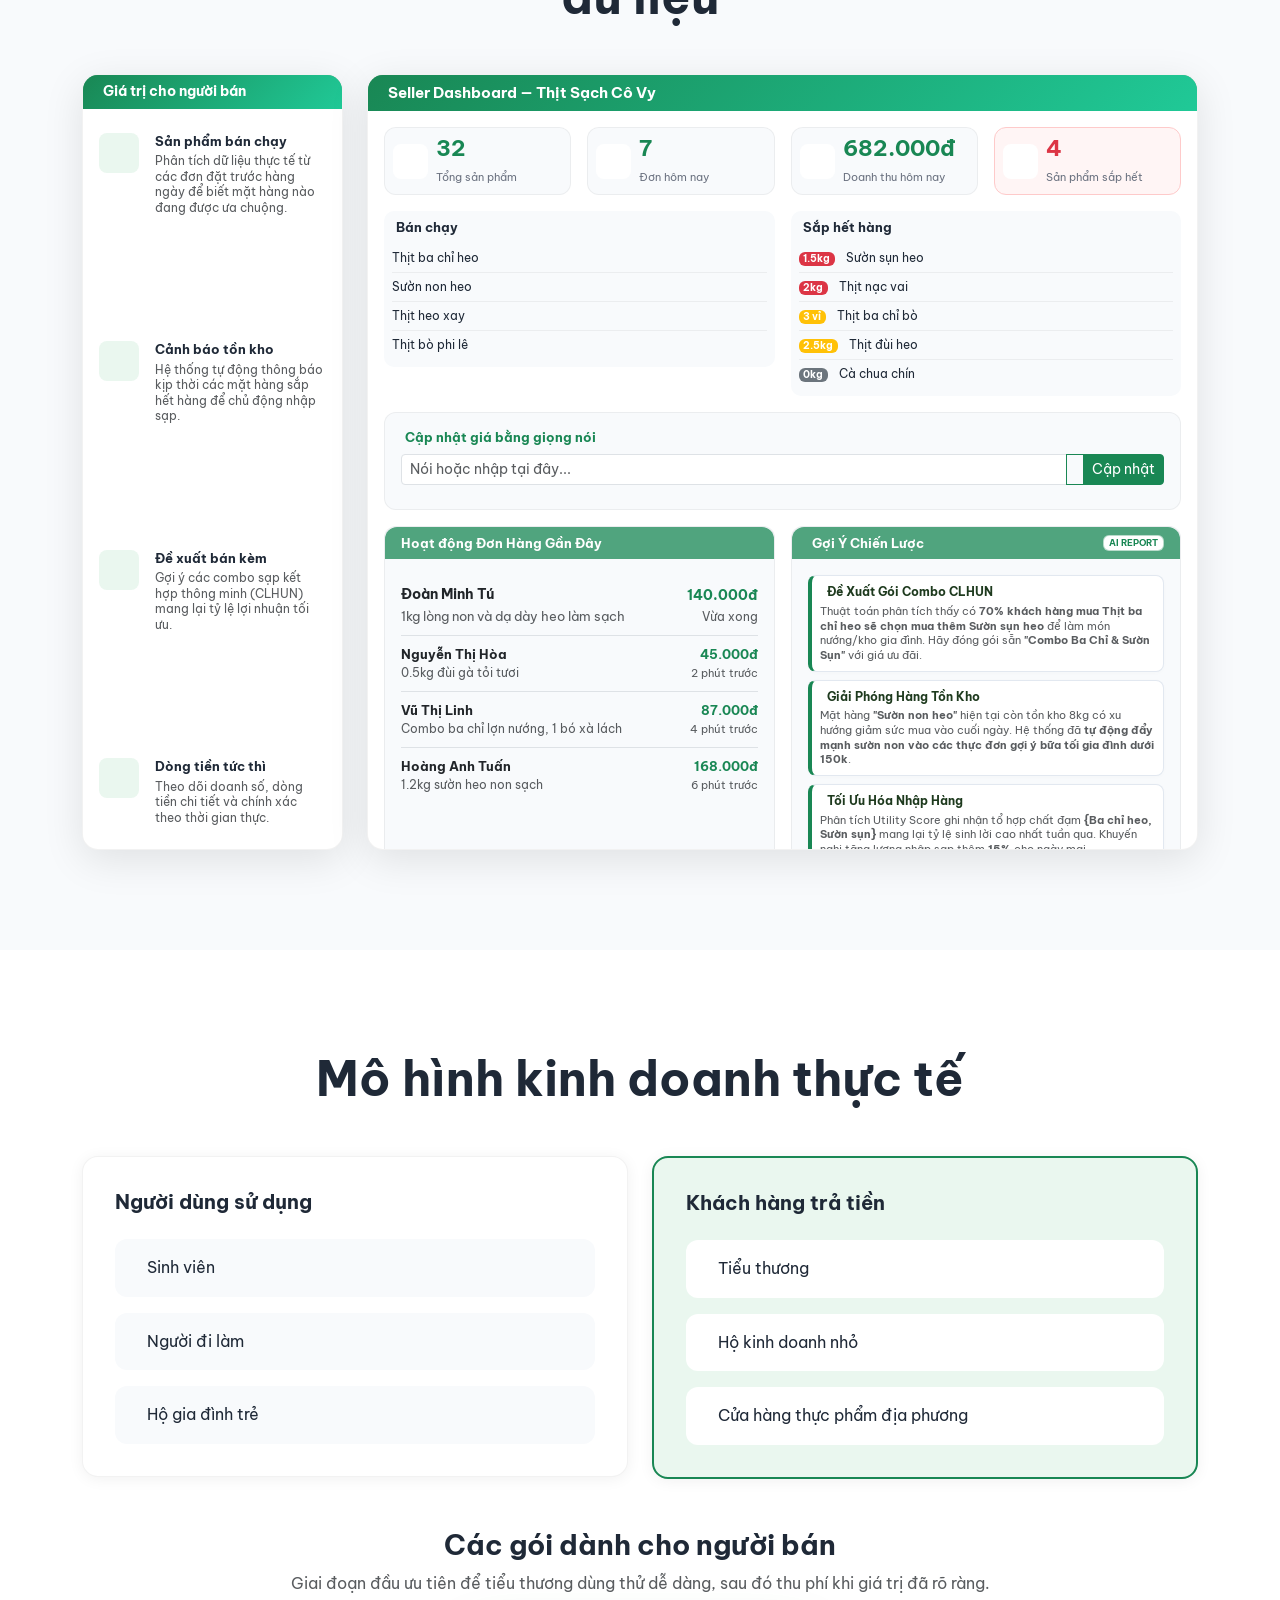
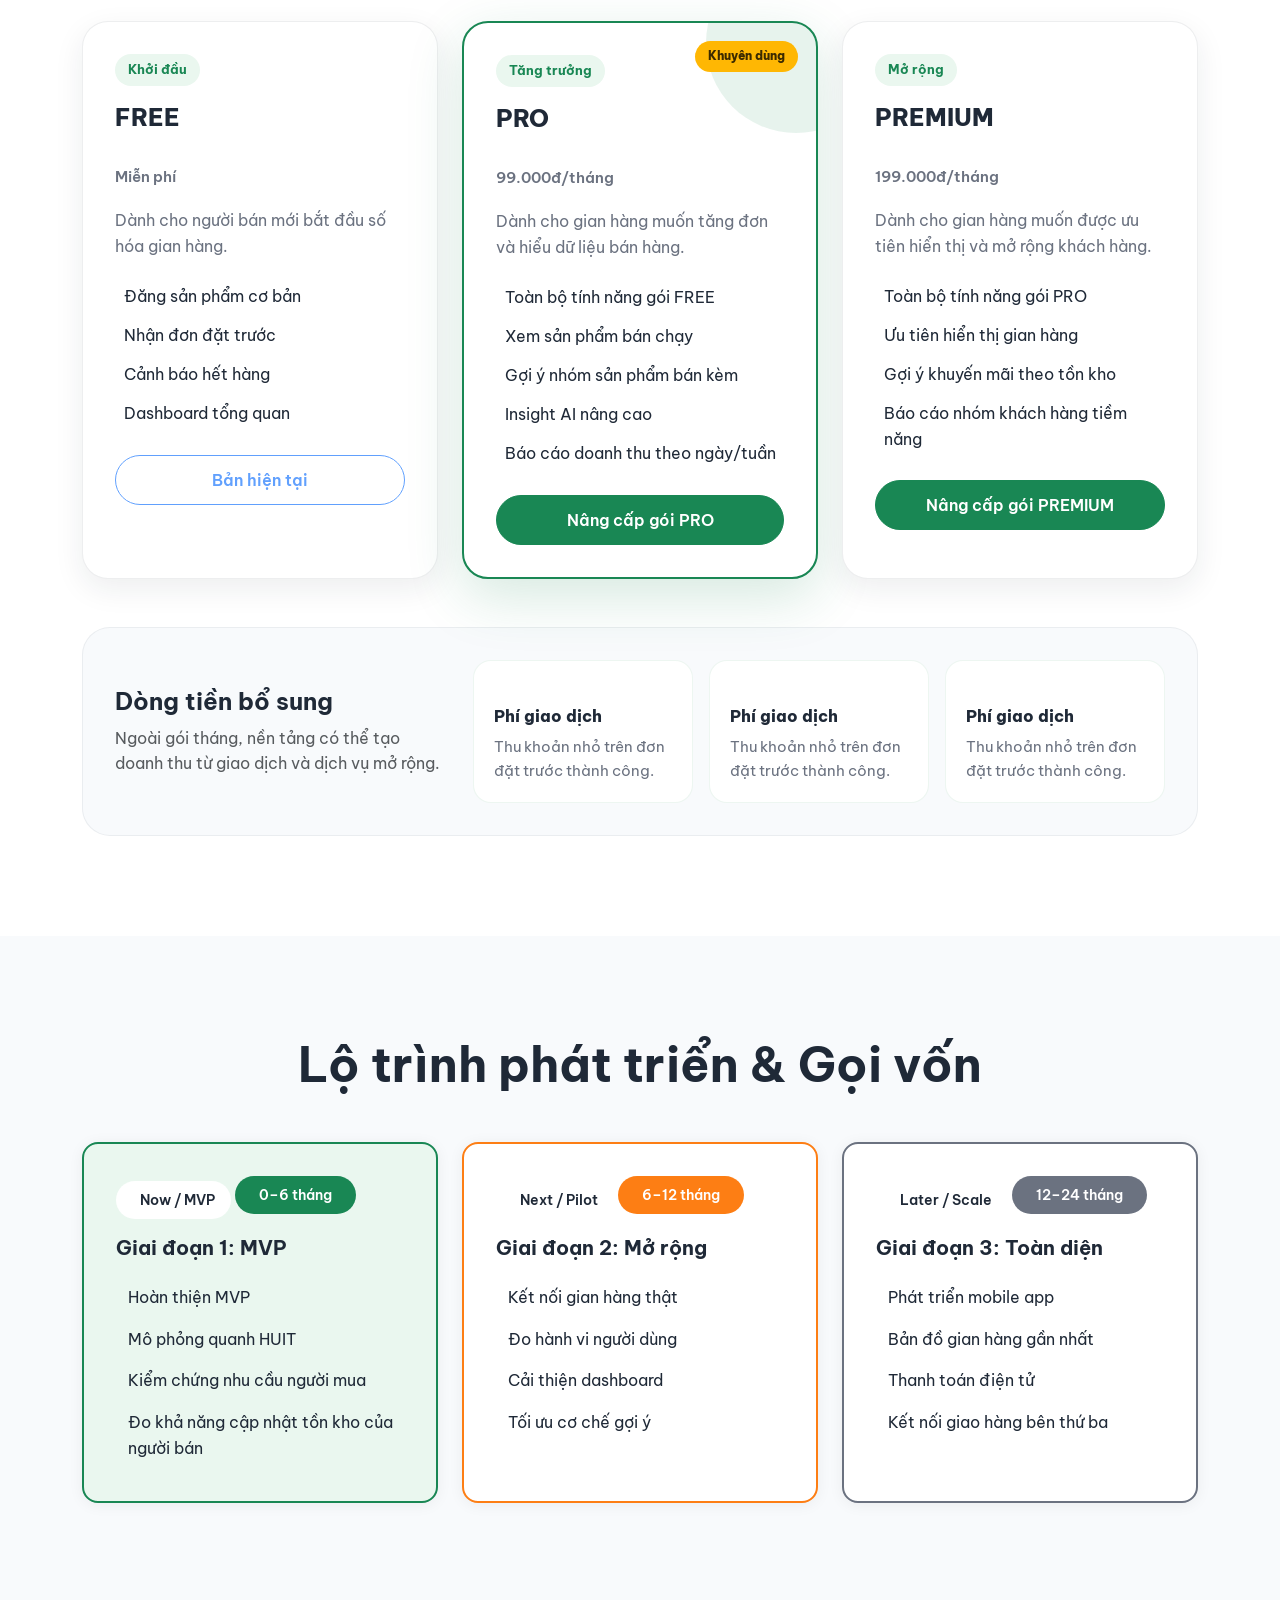
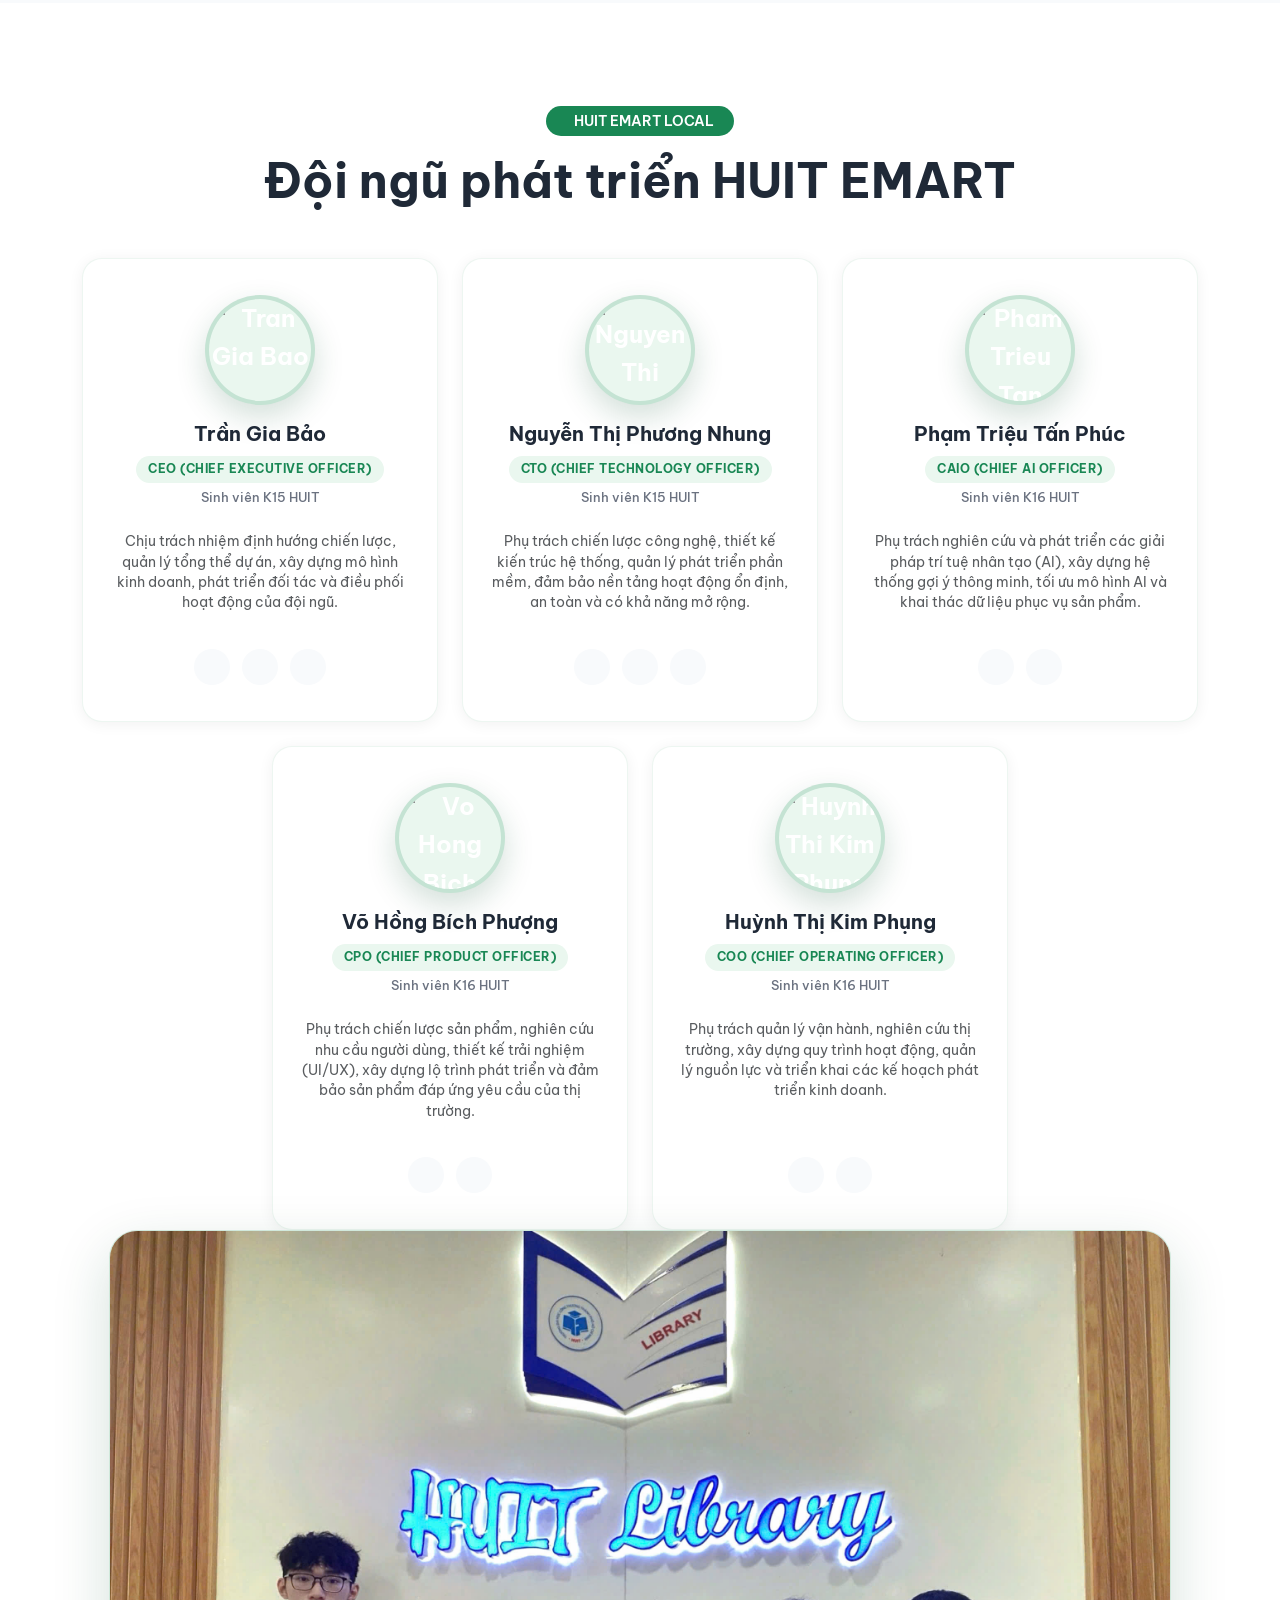
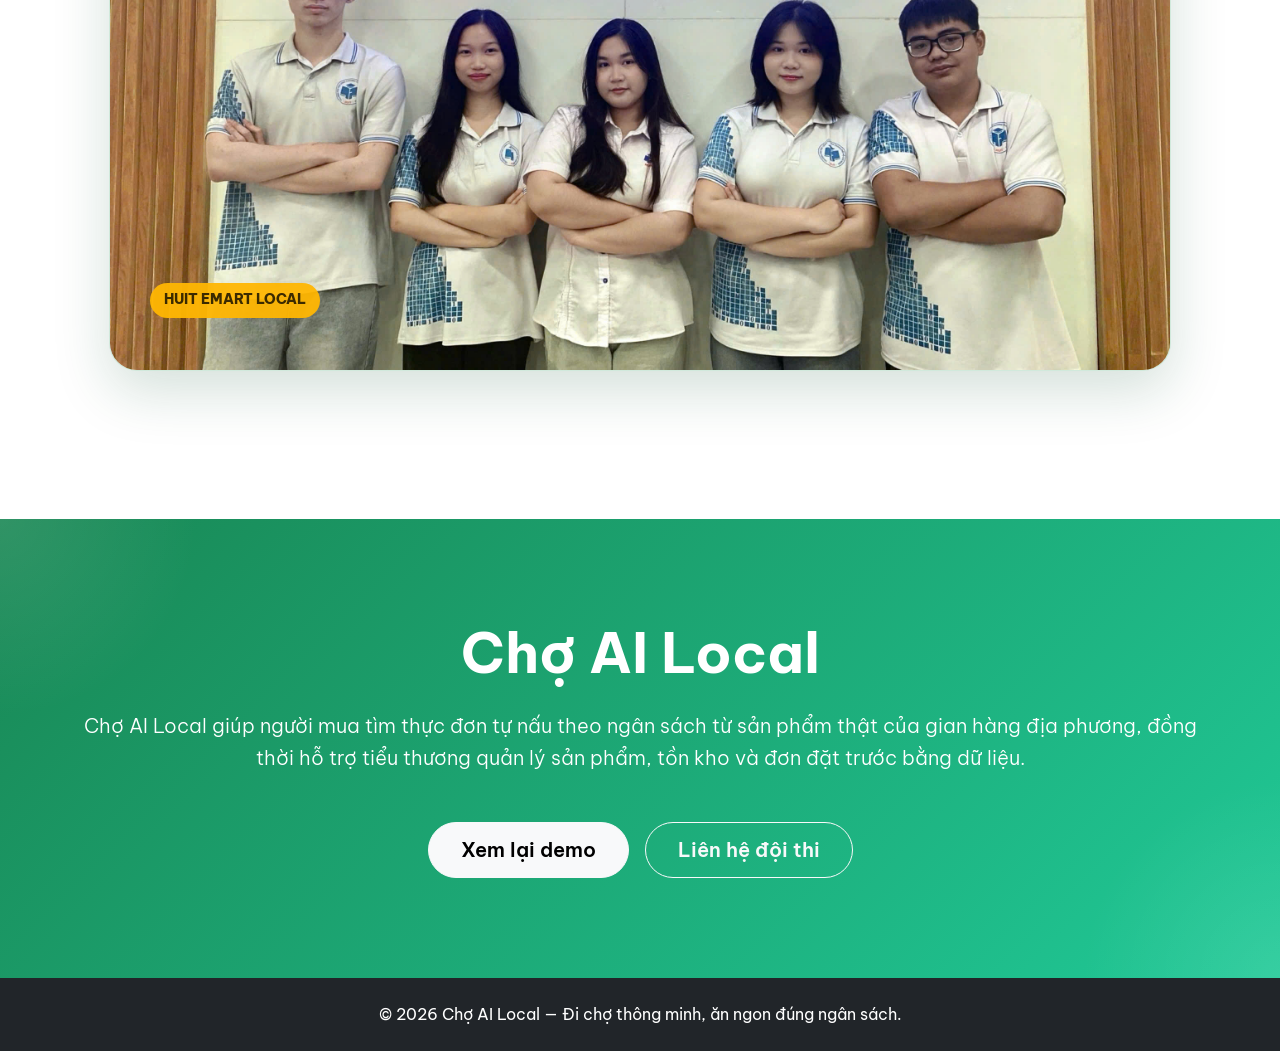
==== commit a9221277: "update" ====
--- a/index.html
+++ b/index.html
@@ -1,2631 +1,2682 @@
-<!doctype html>
-<html lang="vi">
-  <head>
-    <meta charset="UTF-8" />
-    <meta name="viewport" content="width=device-width, initial-scale=1.0" />
-    <meta
-      name="description"
-      content="Chợ AI Local - Gợi ý thực đơn theo ngân sách từ sản phẩm thật của tiểu thương địa phương"
-    />
-    <link rel="icon" type="image/png" href="assets/team/logo.png" />
-    <link rel="shortcut icon" href="assets/team/logo.png" />
-    <title>Chợ AI Local - Chợ địa phương thông minh</title>
-
-    <!-- Bootstrap 5 CSS -->
-    <link
-      href="https://cdn.jsdelivr.net/npm/bootstrap@5.3.0/dist/css/bootstrap.min.css"
-      rel="stylesheet"
-    />
-    <!-- Bootstrap Icons (kept for compatibility) -->
-    <link
-      rel="stylesheet"
-      href="https://cdn.jsdelivr.net/npm/bootstrap-icons@1.11.0/font/bootstrap-icons.css"
-    />
-    <!-- Google Fonts: Inter & Be Vietnam Pro -->
-    <link rel="preconnect" href="https://fonts.googleapis.com">
-    <link rel="preconnect" href="https://fonts.gstatic.com" crossorigin>
-    <link href="https://fonts.googleapis.com/css2?family=Be+Vietnam+Pro:ital,wght@0,100;0,200;0,300;0,400;0,500;0,600;0,700;0,800;0,900;1,100;1,200;1,300;1,400;1,500;1,600;1,700;1,800;1,900&family=Inter:wght@100..900&display=swap" rel="stylesheet">
-    
-    <!-- Phosphor Icons -->
-    <link rel="stylesheet" type="text/css" href="https://unpkg.com/@phosphor-icons/web@2.1.1/src/regular/style.css" />
-    <link rel="stylesheet" type="text/css" href="https://unpkg.com/@phosphor-icons/web@2.1.1/src/fill/style.css" />
-    
-    <!-- Flaticon Uicons (Bold) -->
-    <link href="https://cdn.jsdelivr.net/npm/@flaticon/flaticon-uicons@3.3.1/css/all/all.min.css" rel="stylesheet" />
-    
-    <!-- Custom CSS -->
-    <link rel="stylesheet" href="css/style.css" />
-  </head>
-
-  <body>
-    <!-- Header -->
-    <nav
-      class="navbar navbar-expand-lg navbar-light bg-white sticky-top shadow-sm"
-    >
-      <div class="container">
-        <a class="navbar-brand fw-bold text-primary" href="#home">
-          <img
-            src="assets/team/logo.png"
-            alt="Chợ AI Local"
-            width="28"
-            height="28"
-            class="me-2 align-middle navbar-brand-logo"
-          />
-          Chợ AI Local
-        </a>
-        <button
-          class="navbar-toggler"
-          type="button"
-          data-bs-toggle="collapse"
-          data-bs-target="#navbarNav"
-        >
-          <span class="navbar-toggler-icon"></span>
-        </button>
-        <div class="collapse navbar-collapse" id="navbarNav">
-          <ul class="navbar-nav ms-auto">
-            <li class="nav-item">
-              <a class="nav-link" href="#problem">
-                <span class="lang-vi">Vấn đề</span><span class="lang-en">Problems</span>
-              </a>
-            </li>
-            <li class="nav-item">
-              <a class="nav-link" href="#why-now">
-                <span class="lang-vi">Thời điểm</span><span class="lang-en">Why Now</span>
-              </a>
-            </li>
-            <li class="nav-item">
-              <a class="nav-link" href="#solution">
-                <span class="lang-vi">Giải pháp</span><span class="lang-en">Solution</span>
-              </a>
-            </li>
-            <li class="nav-item">
-              <a class="nav-link" href="#different">
-                <span class="lang-vi">Công nghệ</span><span class="lang-en">Technology</span>
-              </a>
-            </li>
-            <li class="nav-item">
-              <a class="nav-link" href="#demo">
-                <span class="lang-vi">Demo AI</span><span class="lang-en">AI Demo</span>
-              </a>
-            </li>
-            <li class="nav-item">
-              <a class="nav-link" href="#business">
-                <span class="lang-vi">Kinh doanh</span><span class="lang-en">Business</span>
-              </a>
-            </li>
-            <li class="nav-item">
-              <a class="nav-link" href="#roadmap">
-                <span class="lang-vi">Lộ trình</span><span class="lang-en">Roadmap</span>
-              </a>
-            </li>
-          </ul>
-          <!-- Theme & Language Toggles -->
-          <div class="d-flex align-items-center ms-lg-3 gap-2 mt-3 mt-lg-0">
-            <button class="btn btn-outline-success btn-sm px-2 py-1" id="theme-toggle" title="Đổi giao diện / Toggle Theme">
-              <i class="ph ph-moon" id="theme-icon" style="font-size: 1.1rem; vertical-align: middle;"></i>
-            </button>
-            <button class="btn btn-outline-success btn-sm px-2 py-1" id="lang-toggle" title="Đổi ngôn ngữ / Change Language">
-              <i class="ph ph-translate" style="font-size: 1.1rem; vertical-align: middle;"></i>
-              <span class="ms-1 fw-bold" style="font-size: 0.8rem;" id="lang-toggle-text">EN</span>
-            </button>
-          </div>
-          <a href="#demo" class="btn btn-primary btn-rounded ms-3">
-            <span class="lang-vi">Xem demo</span><span class="lang-en">View Demo</span>
-          </a>
-        </div>
-      </div>
-    </nav>
-
-    <!-- Hero Section -->
-    <section id="home" class="hero-section">
-      <div class="hero-bg-decoration"></div>
-      <div class="container position-relative">
-        <div class="row align-items-center min-vh-80">
-          <div class="col-lg-6 mb-5 mb-lg-0 reveal">
-            <div class="badge badge-mvp mb-3">
-              <i class="ph ph-lightbulb"></i>
-              <span class="lang-vi">Chợ địa phương thông minh với AI</span>
-              <span class="lang-en">Smart local market with AI</span>
-            </div>
-            <h1 class="display-3 fw-bold text-dark mb-3">
-              <span class="lang-vi">Chợ AI Local</span>
-              <span class="lang-en">AI Local Market</span>
-            </h1>
-            <h2 class="h3 text-dark mb-4">
-              <span class="lang-vi">Biến một câu hỏi "hôm nay ăn gì?" thành thực đơn đúng ngân sách.</span>
-              <span class="lang-en">Turn the daily question "What to eat today?" into a budget-friendly menu.</span>
-            </h2>
-            <p class="lead text-muted mb-4">
-              <span class="lang-vi">Chỉ cần nhập nhu cầu bằng tiếng Việt, hệ thống sẽ phân tích ngân sách, số người và loại bữa ăn để đề xuất thực đơn phù hợp từ giá bán và sản phẩm có thật tại các gian hàng địa phương.</span>
-              <span class="lang-en">Just input your request in Vietnamese; the system will analyze the budget, portions, and meal type to suggest a suitable menu using real items and prices from local stalls.</span>
-            </p>
-            <div class="d-flex flex-wrap gap-3 mb-4">
-              <a href="#demo" class="btn btn-primary btn-lg btn-rounded">
-                <i class="ph ph-play-circle"></i>
-                <span class="lang-vi">Xem demo thực đơn</span>
-                <span class="lang-en">View Menu Demo</span>
-              </a>
-              <a
-                href="#solution"
-                class="btn btn-outline-primary btn-lg btn-rounded"
-              >
-                <span class="lang-vi">Khám phá cách hoạt động</span>
-                <span class="lang-en">Discover how it works</span>
-              </a>
-            </div>
-            <div class="trust-badges">
-              <div class="trust-badge">
-                <i class="ph-fill ph-check-circle text-success"></i>
-                <span class="lang-vi">Không vượt ngân sách</span>
-                <span class="lang-en">Within budget</span>
-              </div>
-              <div class="trust-badge">
-                <i class="ph-fill ph-check-circle text-success"></i>
-                <span class="lang-vi">Đặt trước tại gian hàng</span>
-                <span class="lang-en">Pre-order at stalls</span>
-              </div>
-            </div>
-          </div>
-          <div class="col-lg-6 reveal">
-            <div class="ai-workflow-card">
-              <div class="workflow-layer layer-1">
-                <div class="layer-label">
-                  <span class="lang-vi">Người mua nhập</span>
-                  <span class="lang-en">Buyer inputs</span>
-                </div>
-                <div class="layer-content">
-                  <i class="ph ph-chat-text"></i>
-                  <span class="lang-vi">"100k cho bữa tối 3 người"</span>
-                  <span class="lang-en">"100k for dinner for 3 people"</span>
-                </div>
-              </div>
-              <div class="workflow-arrow">
-                <i class="ph ph-arrow-down"></i>
-              </div>
-              <div class="workflow-layer layer-2">
-                <div class="layer-label">
-                  <i class="ph ph-cpu"></i>
-                  <span class="lang-vi">AI hiểu nhu cầu</span>
-                  <span class="lang-en">AI parses intent</span>
-                </div>
-                <div class="layer-content parsed-data">
-                  <div class="parsed-item">
-                    <span class="label">
-                      <span class="lang-vi">Ngân sách:</span>
-                      <span class="lang-en">Budget:</span>
-                    </span>
-                    <span class="value">
-                      <span class="lang-vi">100.000đ</span>
-                      <span class="lang-en">100,000 VND</span>
-                    </span>
-                  </div>
-                  <div class="parsed-item">
-                    <span class="label">
-                      <span class="lang-vi">Số người:</span>
-                      <span class="lang-en">People:</span>
-                    </span>
-                    <span class="value">3</span>
-                  </div>
-                  <div class="parsed-item">
-                    <span class="label">
-                      <span class="lang-vi">Loại bữa:</span>
-                      <span class="lang-en">Meal type:</span>
-                    </span>
-                    <span class="value">
-                      <span class="lang-vi">Bữa tối</span>
-                      <span class="lang-en">Dinner</span>
-                    </span>
-                  </div>
-                </div>
-              </div>
-              <div class="workflow-arrow">
-                <i class="ph ph-arrow-down"></i>
-              </div>
-              <div class="workflow-layer layer-3">
-                <div class="layer-label">
-                  <span class="lang-vi">Kết quả</span>
-                  <span class="lang-en">Output</span>
-                </div>
-                <div class="layer-content result-content">
-                  <div class="result-title">
-                    <i class="ph-fill ph-check-circle text-success"></i>
-                    <span class="lang-vi">"Thực đơn bữa tối 3 người: Thịt bằm sốt cà"</span>
-                    <span class="lang-en">"Dinner for 3 people: Minced pork with tomato sauce"</span>
-                  </div>
-                  <div class="result-price">
-                    <span class="price-value">
-                      <span class="lang-vi">93.500đ</span>
-                      <span class="lang-en">93,500 VND</span>
-                    </span>
-                    <span class="price-total">
-                      <span class="lang-vi">/ 100.000đ</span>
-                      <span class="lang-en">/ 100,000 VND</span>
-                    </span>
-                  </div>
-                </div>
-              </div>
-            </div>
-          </div>
-        </div>
-      </div>
-    </section>
-
-    <!-- Problem Section -->
-    <section id="problem" class="section-padding bg-section">
-      <div class="container">
-        <div class="text-center mb-5 reveal">
-          <h2 class="display-5 fw-bold mb-3">
-            <span class="lang-vi">Một nhu cầu nhỏ, lặp lại mỗi ngày</span>
-            <span class="lang-en">A small, daily recurring need</span>
-          </h2>
-          <p class="lead text-muted">
-            <span class="lang-vi">Người mua quyết định nhanh hơn, tiểu thương bán hàng thông minh hơn.</span>
-            <span class="lang-en">Buyers decide faster, local merchants sell smarter.</span>
-          </p>
-        </div>
-        <div class="row g-4 mb-5">
-          <div class="col-md-6 col-lg-3 reveal">
-            <div class="feature-card text-center h-100">
-              <div class="icon-box mb-3">
-                <i class="ph ph-clock"></i>
-              </div>
-              <h5 class="fw-bold mb-3">
-                <span class="lang-vi">Mất thời gian chọn món</span>
-                <span class="lang-en">Time wasted choosing dishes</span>
-              </h5>
-              <p class="text-muted">
-                <span class="lang-vi">Người mua thường mất nhiều thời gian suy nghĩ hôm nay ăn gì, mua gì cho đủ bữa.</span>
-                <span class="lang-en">Buyers often spend too much time thinking about what to cook and buy for a meal.</span>
-              </p>
-            </div>
-          </div>
-          <div class="col-md-6 col-lg-3 reveal">
-            <div class="feature-card text-center h-100">
-              <div class="icon-box mb-3">
-                <i class="ph ph-wallet"></i>
-              </div>
-              <h5 class="fw-bold mb-3">
-                <span class="lang-vi">Khó cân đối ngân sách</span>
-                <span class="lang-en">Hard to manage budget</span>
-              </h5>
-              <p class="text-muted">
-                <span class="lang-vi">Cần tự tính số người ăn, khẩu phần, giá tiền và tổng chi phí.</span>
-                <span class="lang-en">Need to manually calculate portion sizes, pricing, and total costs.</span>
-              </p>
-            </div>
-          </div>
-          <div class="col-md-6 col-lg-3 reveal">
-            <div class="feature-card text-center h-100">
-              <div class="icon-box mb-3">
-                <i class="ph ph-storefront"></i>
-              </div>
-              <h5 class="fw-bold mb-3">
-                <span class="lang-vi">Tiểu thương thiếu công cụ số</span>
-                <span class="lang-en">Merchants lack digital tools</span>
-              </h5>
-              <p class="text-muted">
-                <span class="lang-vi">Nhiều người bán hàng địa phương chưa có công cụ quản lý cửa hàng.</span>
-                <span class="lang-en">Many local merchants do not have store management tools.</span>
-              </p>
-            </div>
-          </div>
-          <div class="col-md-6 col-lg-3 reveal">
-            <div class="feature-card text-center h-100">
-              <div class="icon-box mb-3">
-                <i class="ph ph-shopping-bag-open"></i>
-              </div>
-              <h5 class="fw-bold mb-3">
-                <span class="lang-vi">Chưa tối ưu cho bữa ăn tự nấu</span>
-                <span class="lang-en">Not optimized for home cooking</span>
-              </h5>
-              <p class="text-muted">
-                <span class="lang-vi">Các app hiện nay chủ yếu phục vụ món ăn chế biến sẵn. Trong khi đó, người muốn tự nấu vẫn cần một giải pháp giúp chọn nguyên liệu đúng ngân sách, đủ khẩu phần.</span>
-                <span class="lang-en">Existing apps mainly serve ready-made meals. Meanwhile, those who want to cook themselves still need a solution to choose ingredients within budget and portions.</span>
-              </p>
-            </div>
-          </div>
-        </div>
-
-        <!-- Market Gap -->
-        <div class="market-gap-section reveal">
-          <h4 class="text-center fw-bold mb-4">
-            <span class="lang-vi">Khoảng trống thị trường</span>
-            <span class="lang-en">Market Gap</span>
-          </h4>
-          <div class="row g-4">
-            <div class="col-md-4">
-              <div class="gap-card">
-                <div class="gap-icon">
-                  <i class="ph ph-phone"></i>
-                </div>
-                <h6 class="fw-bold mb-2">
-                  <span class="lang-vi">App giao đồ ăn</span>
-                  <span class="lang-en">Food Delivery Apps</span>
-                </h6>
-
-                <p class="text-muted small mb-0">
-                  <span class="lang-vi">Tối ưu cho món ăn chế biến sẵn, chưa tập trung vào nhu cầu mua nguyên liệu để tự nấu.</span>
-                  <span class="lang-en">Optimized for ready-made meals, ignoring the need to buy raw ingredients for home cooking.</span>
-                </p>
-              </div>
-            </div>
-            <div class="col-md-4">
-              <div class="gap-card">
-                <div class="gap-icon">
-                  <i class="ph ph-basket"></i>
-                </div>
-                <h6 class="fw-bold mb-2">
-                  <span class="lang-vi">Chợ truyền thống</span>
-                  <span class="lang-en">Traditional Markets</span>
-                </h6>
-                <p class="text-muted small mb-0">
-                  <span class="lang-vi">Có hàng thật và khách hàng thật, nhưng việc quản lý sản phẩm và đơn đặt trước vẫn còn thủ công.</span>
-                  <span class="lang-en">Real products and real customers, but product inventory and pre-orders are still completely manual.</span>
-                </p>
-              </div>
-            </div>
-            <div class="col-md-4">
-              <div class="gap-card gap-card-highlight">
-                <div class="gap-icon">
-                  <i class="ph ph-storefront"></i>
-                </div>
-                <h6 class="fw-bold mb-2">
-                  <span class="lang-vi">Chợ AI Local</span>
-                  <span class="lang-en">AI Local Market</span>
-                </h6>
-                <p class="text-success small mb-0 fw-bold">
-                  <span class="lang-vi">Gợi ý thực đơn tự nấu theo ngân sách, số người ăn tại gian hàng địa phương.</span>
-                  <span class="lang-en">Suggests cooking menus based on budget and portions, sourced directly from local stalls.</span>
-                </p>
-              </div>
-            </div>
-          </div>
-        </div>
-
-        <div class="text-center mt-5 reveal">
-          <div class="alert alert-primary d-inline-block">
-            <span class="lang-vi"><strong>Chợ AI Local không tạo ra nhu cầu mới</strong>, mà giải quyết nhu cầu đã có mỗi ngày: ăn gì, mua gì, bao nhiêu tiền và mua ở đâu gần nhất.</span>
-            <span class="lang-en"><strong>AI Local Market does not create a new need</strong>; it solves an existing daily need: what to eat, what to buy, how much to spend, and where to buy it nearby.</span>
-          </div>
-        </div>
-      </div>
-    </section>
-
-    <!-- Why Now Section -->
-    <section id="why-now" class="section-padding">
-      <div class="container">
-        <div class="text-center mb-5 reveal">
-          <h2 class="display-5 fw-bold mb-3">
-            <span class="lang-vi">Vì sao đây là thời điểm phù hợp?</span>
-            <span class="lang-en">Why Now?</span>
-          </h2>
-        </div>
-        <div class="row g-4">
-          <div class="col-lg-4 reveal">
-            <div class="why-card">
-              <div class="why-number">01</div>
-              <h5 class="fw-bold mb-3">
-                <span class="lang-vi">Người mua quen đặt trước</span>
-                <span class="lang-en">Buyers are used to pre-ordering</span>
-              </h5>
-              <p class="text-muted">
-                <span class="lang-vi">Người dùng đã quen thao tác online, nhưng vẫn cần giải pháp tối ưu hơn với bữa ăn hằng ngày và ngân sách thực tế.</span>
-                <span class="lang-en">Users are accustomed to online ordering, but still require a better optimization for daily home cooking and real budget constraints.</span>
-              </p>
-            </div>
-          </div>
-          <div class="col-lg-4 reveal">
-            <div class="why-card">
-              <div class="why-number">02</div>
-              <h5 class="fw-bold mb-3">
-                <span class="lang-vi">Tiểu thương cần chuyển đổi số</span>
-                <span class="lang-en">Merchants need digitalization</span>
-              </h5>
-              <p class="text-muted">
-                <span class="lang-vi">Không phải tiểu thương nào cũng cần một hệ thống phức tạp. Họ cần công cụ dễ dùng để quản lý sản phẩm và nhận đơn hàng online.</span>
-                <span class="lang-en">Not all merchants need complex enterprise resource planning. They need simple, intuitive tools to track inventory and accept pre-orders.</span>
-              </p>
-            </div>
-          </div>
-          <div class="col-lg-4 reveal">
-            <div class="why-card">
-              <div class="why-number">03</div>
-              <h5 class="fw-bold mb-3">
-                <span class="lang-vi">AI phát triển gần hơn với đời sống</span>
-                <span class="lang-en">AI is closer to daily life</span>
-              </h5>
-              <p class="text-muted">
-                <span class="lang-vi">Người mua có thể nhập nhu cầu bằng tiếng Việt tự nhiên, còn hệ thống chỉ trả kết quả dựa trên dữ liệu thật: đúng giá, còn hàng và không vượt ngân sách.</span>
-                <span class="lang-en">Buyers can enter their demands using natural local inputs, and the system filters it with real database constraints: actual prices, availability, and budgets.</span>
-              </p>
-            </div>
-          </div>
-        </div>
-      </div>
-    </section>
-
-    <!-- Solution Section -->
-    <section id="solution" class="section-padding bg-section">
-      <div class="container">
-        <div class="text-center mb-5 reveal">
-          <h2 class="display-5 fw-bold mb-3">
-            <span class="lang-vi">Từ một câu nhập đơn giản đến một thực đơn có thể đặt trước</span>
-            <span class="lang-en">From a Simple Query to a Pre-orderable Menu</span>
-          </h2>
-        </div>
-        <div class="timeline-container">
-          <div class="timeline-line"></div>
-          <div class="row g-4">
-            <div class="col-md-6 col-lg-3 reveal">
-              <div class="solution-step">
-                <div class="step-circle-wrapper">
-                  <div class="step-number">1</div>
-                  <div class="step-badge-icon">
-                    <i class="ph ph-chat-text"></i>
-                  </div>
-                </div>
-                <h5 class="fw-bold mb-2">
-                  <span class="lang-vi">Người mua nói nhu cầu</span>
-                  <span class="lang-en">Buyer States Needs</span>
-                </h5>
-                <p class="text-muted small mb-3">
-                  <span class="lang-vi">Nhập bằng tiếng Việt tự nhiên</span>
-                  <span class="lang-en">Enter in natural language</span>
-                </p>
-                <div class="quote-box p-3 rounded">
-                  <p class="mb-0 fst-italic small">
-                    <span class="lang-vi">"100k cho bữa tối 3 người"</span>
-                    <span class="lang-en">"100k for dinner for 3 people"</span>
-                  </p>
-                </div>
-              </div>
-            </div>
-            <div class="col-md-6 col-lg-3 reveal">
-              <div class="solution-step">
-                <div class="step-circle-wrapper">
-                  <div class="step-number">2</div>
-                  <div class="step-badge-icon"><i class="ph ph-cpu"></i></div>
-                </div>
-                <h5 class="fw-bold mb-2">
-                  <span class="lang-vi">AI chuyển thành dữ liệu</span>
-                  <span class="lang-en">AI Converts to Data</span>
-                </h5>
-                <p class="text-muted small mb-3">
-                  <span class="lang-vi">Phân tích cấu trúc</span>
-                  <span class="lang-en">Structure Parsing</span>
-                </p>
-                <ul
-                  class="list-unstyled small text-start d-inline-block ps-0 mb-0"
-                >
-                  <li>
-                    <i class="ph ph-check text-success"></i>
-                    <span class="lang-vi">Ngân sách: 100.000đ</span>
-                    <span class="lang-en">Budget: 100,000đ</span>
-                  </li>
-                  <li>
-                    <i class="ph ph-check text-success"></i>
-                    <span class="lang-vi">Số người: 3</span>
-                    <span class="lang-en">Portions: 3</span>
-                  </li>
-                  <li>
-                    <i class="ph ph-check text-success"></i>
-                    <span class="lang-vi">Loại bữa: bữa tối</span>
-                    <span class="lang-en">Meal type: dinner</span>
-                  </li>
-                </ul>
-              </div>
-            </div>
-            <div class="col-md-6 col-lg-3 reveal">
-              <div class="solution-step">
-                <div class="step-circle-wrapper">
-                  <div class="step-number">3</div>
-                  <div class="step-badge-icon">
-                    <i class="ph ph-shield-check"></i>
-                  </div>
-                </div>
-                <h5 class="fw-bold mb-2">
-                  <span class="lang-vi">Bộ lọc kiểm tra thực tế</span>
-                  <span class="lang-en">Real-world Constraints Filter</span>
-                </h5>
-                <p class="text-muted small mb-3">
-                  <span class="lang-vi">Đảm bảo dữ liệu chính xác</span>
-                  <span class="lang-en">Ensure data accuracy</span>
-                </p>
-                <ul
-                  class="list-unstyled small text-start d-inline-block ps-0 mb-0"
-                >
-                  <li>
-                    <i class="ph ph-check text-success"></i>
-                    <span class="lang-vi">Còn hàng</span>
-                    <span class="lang-en">In stock</span>
-                  </li>
-                  <li>
-                    <i class="ph ph-check text-success"></i>
-                    <span class="lang-vi">Đúng giá</span>
-                    <span class="lang-en">Correct prices</span>
-                  </li>
-                  <li>
-                    <i class="ph ph-check text-success"></i>
-                    <span class="lang-vi">Không vượt ngân sách</span>
-                    <span class="lang-en">Within budget limit</span>
-                  </li>
-                </ul>
-              </div>
-            </div>
-            <div class="col-md-6 col-lg-3 reveal">
-              <div class="solution-step">
-                <div class="step-circle-wrapper">
-                  <div class="step-number">4</div>
-                  <div class="step-badge-icon">
-                    <i class="ph ph-shopping-cart-simple"></i>
-                  </div>
-                </div>
-                <h5 class="fw-bold mb-2">
-                  <span class="lang-vi">Tạo đơn đặt trước</span>
-                  <span class="lang-en">Generate Pre-order</span>
-                </h5>
-                <p class="text-muted small mb-3">
-                  <span class="lang-vi">Người bán nhận đơn và chuẩn bị</span>
-                  <span class="lang-en">Merchant receives & prepares</span>
-                </p>
-                <div class="bg-success bg-opacity-10 p-3 rounded text-center">
-                  <i class="ph-fill ph-check-circle text-success"></i>
-                  <p class="mb-0 small fw-bold">
-                    <span class="lang-vi">Đơn đã tạo</span>
-                    <span class="lang-en">Order Created</span>
-                  </p>
-                </div>
-              </div>
-            </div>
-          </div>
-        </div>
-      </div>
-    </section>
-
-    <!-- Differentiation Section -->
-    <section id="different" class="section-padding">
-      <div class="container">
-        <div class="text-center mb-5 reveal">
-          <h2 class="display-5 fw-bold mb-3">
-            <span class="lang-vi">Ba lớp kiểm soát để AI không bịa dữ liệu</span>
-            <span class="lang-en">Three Control Layers to Prevent AI Hallucinations</span>
-          </h2>
-          <p class="lead text-muted">
-            <span class="lang-vi">AI hiểu người mua, CLHUN hiểu giá trị kinh doanh, bộ lọc ràng buộc đảm bảo kết quả đúng thực tế</span>
-            <span class="lang-en">AI understands buyers, CLHUN suggests business value, and rule filters ensure realistic results</span>
-          </p>
-        </div>
-        <div class="row g-4 mb-5">
-          <div class="col-lg-4 reveal">
-            <div class="tech-card">
-              <div class="tech-layer-badge">Layer 1</div>
-              <div class="icon-box-lg mb-4">
-                <i class="ph ph-cpu"></i>
-              </div>
-              <h4 class="fw-bold mb-3">AI Layer</h4>
-              <p class="text-muted mb-0">
-                <span class="lang-vi">Hiểu nhu cầu tiếng Việt tự nhiên và chuyển thành dữ liệu có cấu trúc.</span>
-                <span class="lang-en">Parses natural Vietnamese requests and structures them into structured data.</span>
-              </p>
-            </div>
-          </div>
-          <div class="col-lg-4 reveal">
-            <div class="tech-card">
-              <div class="tech-layer-badge">Layer 2</div>
-              <div class="icon-box-lg mb-4">
-                <i class="ph ph-tree-structure"></i>
-              </div>
-              <h4 class="fw-bold mb-3">CLHUN Layer</h4>
-              <p class="text-muted mb-0">
-                <span class="lang-vi">Khai thác nhóm sản phẩm có giá trị kinh doanh cao từ dữ liệu bán hàng.</span>
-                <span class="lang-en">Leverages high-utility itemsets and business-critical products from sales data.</span>
-              </p>
-            </div>
-          </div>
-          <div class="col-lg-4 reveal">
-            <div class="tech-card">
-              <div class="tech-layer-badge">Layer 3</div>
-              <div class="icon-box-lg mb-4">
-                <i class="ph ph-shield-check"></i>
-              </div>
-              <h4 class="fw-bold mb-3">Rule Layer</h4>
-              <p class="text-muted mb-0">
-                <span class="lang-vi">Loại sản phẩm hết hàng, vượt ngân sách hoặc không phù hợp khẩu phần.</span>
-                <span class="lang-en">Filters out out-of-stock items, budget-exceeding offers, or mismatched portion sizes.</span>
-              </p>
-            </div>
-          </div>
-        </div>
-
-        <!-- Technology Flow -->
-        <div class="tech-flow reveal">
-          <div class="flow-title mb-4 text-center">
-            <h6 class="fw-bold text-muted">
-              <span class="lang-vi">Quy trình xử lý</span>
-              <span class="lang-en">Processing Pipeline</span>
-            </h6>
-          </div>
-          <div class="flow-steps">
-            <div class="flow-step">
-              <div class="flow-icon"><i class="ph ph-user"></i></div>
-              <span>
-                <span class="lang-vi">Nhu cầu người dùng</span>
-                <span class="lang-en">User Request</span>
-              </span>
-            </div>
-            <div class="flow-arrow"><i class="ph ph-arrow-right"></i></div>
-            <div class="flow-step">
-              <div class="flow-icon"><i class="ph ph-cpu"></i></div>
-              <span>
-                <span class="lang-vi">AI phân tích</span>
-                <span class="lang-en">AI Parsing</span>
-              </span>
-            </div>
-            <div class="flow-arrow"><i class="ph ph-arrow-right"></i></div>
-            <div class="flow-step">
-              <div class="flow-icon"><i class="ph ph-tree-structure"></i></div>
-              <span>
-                <span class="lang-vi">CLHUN gợi ý</span>
-                <span class="lang-en">CLHUN Recommendations</span>
-              </span>
-            </div>
-            <div class="flow-arrow"><i class="ph ph-arrow-right"></i></div>
-            <div class="flow-step">
-              <div class="flow-icon"><i class="ph ph-shield-check"></i></div>
-              <span>
-                <span class="lang-vi">Lọc theo quy tắc</span>
-                <span class="lang-en">Rule Filtering</span>
-              </span>
-            </div>
-            <div class="flow-arrow"><i class="ph ph-arrow-right"></i></div>
-            <div class="flow-step">
-              <div class="flow-icon"><i class="ph ph-check-circle"></i></div>
-              <span>
-                <span class="lang-vi">Thực đơn hợp lệ</span>
-                <span class="lang-en">Valid Menu</span>
-              </span>
-            </div>
-            <div class="flow-arrow"><i class="ph ph-arrow-right"></i></div>
-            <div class="flow-step">
-              <div class="flow-icon"><i class="ph ph-shopping-cart-simple"></i></div>
-              <span>
-                <span class="lang-vi">Đặt hàng trước</span>
-                <span class="lang-en">Pre-order</span>
-              </span>
-            </div>
-          </div>
-        </div>
-
-        <div class="text-center mt-5 reveal">
-          <div class="alert alert-success d-inline-block">
-            <i class="ph-fill ph-lightbulb"></i>
-            <strong>
-              <span class="lang-vi">Không chỉ gợi ý thực đơn, mà tạo được đơn đặt hàng trước.</span>
-              <span class="lang-en">More than menu suggestions—directly generates pre-orders.</span>
-            </strong>
-          </div>
-        </div>
-      </div>
-    </section>
-
-    <!-- Demo Menu Section -->
-    <section id="demo" class="section-padding bg-section">
-      <div class="container">
-        <div class="text-center mb-5 reveal">
-          <h2 class="display-5 fw-bold mb-3">
-            <span class="lang-vi">Trình giả lập đề xuất thực đơn AI</span>
-            <span class="lang-en">AI Menu Recommendation Simulator</span>
-          </h2>
-          <p class="lead text-muted">
-            <span class="lang-vi">Nhấp chọn các nhu cầu mẫu hoặc tự tùy chỉnh để xem quy trình kiểm soát 3 lớp của hệ thống hoạt động thực tế.</span>
-            <span class="lang-en">Click preset dining needs or customize below to see our 3-layer verification system in action.</span>
-          </p>
-        </div>
-
-        <div class="row g-4 reveal">
-          <!-- Left: Simulator Inputs & Process Flow -->
-          <div class="col-lg-5">
-            <div class="demo-input-card h-100">
-              <h5 class="fw-bold mb-4">
-                <i class="ph ph-sliders"></i>
-                <span class="lang-vi">Người dùng nhập nhu cầu</span>
-                <span class="lang-en">User Inputs</span>
-              </h5>
-
-              <!-- Presets -->
-              <div class="demo-presets mb-4">
-                <div class="input-label fw-bold mb-2">
-                  <span class="lang-vi">Chọn nhanh nhu cầu mẫu để mô phỏng thực đơn:</span>
-                  <span class="lang-en">Quickly select a preset to simulate:</span>
-                </div>
-                <div
-                  class="d-flex flex-wrap gap-2"
-                  id="preset-buttons-container"
-                >
-                  <button
-                    class="btn btn-outline-primary btn-sm preset-btn"
-                    data-preset="55k"
-                  >
-                    <span class="lang-vi">55k ăn sáng cho 2 người</span>
-                    <span class="lang-en">55k breakfast for 2 people</span>
-                  </button>
-                  <button
-                    class="btn btn-outline-primary btn-sm preset-btn"
-                    data-preset="90k"
-                  >
-                    <span class="lang-vi">Còn 90k ăn trưa cho 3 người</span>
-                    <span class="lang-en">90k left for lunch for 3 people</span>
-                  </button>
-                  <button
-                    class="btn btn-outline-primary btn-sm preset-btn active"
-                    data-preset="130k"
-                  >
-                    <span class="lang-vi">Ăn tối 3 người với 130k</span>
-                    <span class="lang-en">Dinner for 3 people with 130k</span>
-                  </button>
-                  <button
-                    class="btn btn-outline-primary btn-sm preset-btn"
-                    data-preset="45k"
-                  >
-                    <span class="lang-vi">45k ăn tiết kiệm 2 người</span>
-                    <span class="lang-en">45k budget meal for 2 people</span>
-                  </button>
-                  <button
-                    class="btn btn-outline-primary btn-sm preset-btn"
-                    data-preset="120k"
-                  >
-                    <span class="lang-vi">120k ăn healthy 2 người</span>
-                    <span class="lang-en">120k healthy meal for 2 people</span>
-                  </button>
-                </div>
-              </div>
-
-              <!-- Custom Input -->
-              <div class="custom-input-section mb-4">
-                <div class="input-label fw-bold mb-2">
-                  <i class="ph ph-keyboard"></i>
-                  <span class="lang-vi">Hoặc tự nhập nhu cầu của bạn:</span>
-                  <span class="lang-en">Or enter your own request:</span>
-                </div>
-                <div class="input-group">
-                  <input
-                    type="text"
-                    class="form-control"
-                    id="custom-input-text"
-                    placeholder="Ví dụ: 100k cho bữa tối 3 người"
-                    aria-label="Nhập nhu cầu"
-                  />
-                  <button
-                    class="btn btn-primary"
-                    type="button"
-                    id="btn-custom-submit"
-                  >
-                    <i class="ph ph-magnifying-glass"></i>
-                    <span class="lang-vi">Tìm thực đơn</span>
-                    <span class="lang-en">Find Menu</span>
-                  </button>
-                </div>
-                <small class="text-muted d-block mt-2">
-                  <span class="lang-vi"><i class="ph ph-info"></i> Gợi ý: Nhập số tiền, số người và loại bữa ăn</span>
-                  <span class="lang-en"><i class="ph ph-info"></i> Tip: Enter budget, portions, and meal type</span>
-                </small>
-              </div>
-
-              <!-- Simulation Flow Visualization -->
-              <div class="simulation-flow-card p-3 border rounded-3 bg-white">
-                <h6 class="fw-bold mb-3">
-                  <i class="ph ph-gear text-primary"></i>
-                  <span class="lang-vi">Tiến trình xử lý (3 Lớp):</span>
-                  <span class="lang-en">Processing Status (3 Layers):</span>
-                </h6>
-                <div class="sim-steps">
-                  <div
-                    class="sim-step border-bottom pb-2 mb-2 active"
-                    id="sim-step-1"
-                  >
-                    <div class="sim-step-icon text-muted me-2" id="icon-step-1">
-                      <i class="ph ph-circle"></i>
-                    </div>
-                    <div class="sim-info">
-                      <div class="sim-title fw-bold small">
-                        Layer 1: AI Parse
-                      </div>
-                      <div class="sim-desc small text-muted">
-                        <span class="lang-vi">Trích xuất thực thể:</span>
-                        <span class="lang-en">Extracting entities:</span>
-                        <span id="ai-parsed-badge" class="badge bg-secondary"
-                          >Chờ...</span
-                        >
-                      </div>
-                    </div>
-                  </div>
-                  <div class="sim-step border-bottom pb-2 mb-2" id="sim-step-2">
-                    <div class="sim-step-icon text-muted me-2" id="icon-step-2">
-                      <i class="ph ph-circle"></i>
-                    </div>
-                    <div class="sim-info">
-                      <div class="sim-title fw-bold small">
-                        Layer 2: CLHUN Suggest
-                      </div>
-                      <div class="sim-desc small text-muted">
-                        <span class="lang-vi">Lọc sản phẩm có lợi nhuận cao & bán tốt tại sạp</span>
-                        <span class="lang-en">Filtering high-margin & top-selling items at stalls</span>
-                      </div>
-                    </div>
-                  </div>
-                  <div class="sim-step" id="sim-step-3">
-                    <div class="sim-step-icon text-muted me-2" id="icon-step-3">
-                      <i class="ph ph-circle"></i>
-                    </div>
-                    <div class="sim-info">
-                      <div class="sim-title fw-bold small">
-                        Layer 3: Rule Filter
-                      </div>
-                      <div class="sim-desc small text-muted">
-                        <span class="lang-vi">Kiểm tra giá thật, tồn kho và giới hạn ngân sách</span>
-                        <span class="lang-en">Checking real prices, inventory, and budget caps</span>
-                      </div>
-                    </div>
-                  </div>
-                </div>
-              </div>
-            </div>
-          </div>
-
-          <!-- Right: Menu Result -->
-          <div class="col-lg-7">
-            <div
-              class="demo-result-card h-100 position-relative"
-              id="result-card-container"
-            >
-              <!-- Processing Overlay -->
-              <div class="sim-loading-overlay d-none" id="sim-loading-overlay">
-                <div class="text-center text-white">
-                  <div
-                    class="spinner-border text-primary mb-2"
-                    role="status"
-                    style="width: 3rem; height: 3rem"
-                  >
-                    <span class="visually-hidden">Loading...</span>
-                  </div>
-                  <h5 class="fw-bold">
-                    <span class="lang-vi">AI đang tính toán thực đơn...</span>
-                    <span class="lang-en">AI is calculating the menu...</span>
-                  </h5>
-                  <p class="small opacity-75">
-                    <span class="lang-vi">Đang tối ưu nguyên liệu & ngân sách tại gian hàng gần bạn</span>
-                    <span class="lang-en">Optimizing ingredients & budget at stalls near you</span>
-                  </p>
-                </div>
-              </div>
-
-              <div class="result-header">
-                <h5 class="mb-0" id="result-title">
-                  <i class="ph-fill ph-check-circle text-success"></i>
-                  <span class="lang-vi">Thực đơn bữa tối 3 người: Thịt bằm sốt cà</span>
-                  <span class="lang-en">Dinner for 3 people: Minced pork with tomato sauce</span>
-                </h5>
-              </div>
-              <div class="result-body">
-                <!-- Alternative Suggestions Tabs -->
-                <div
-                  class="menu-options-container mb-4"
-                  id="menu-options-container"
-                >
-                  <div class="input-label fw-bold mb-2 text-muted small">
-                    <i class="ph ph-list-star text-success"></i>
-                    <span class="lang-vi">Đề xuất thực đơn</span>
-                    <span class="lang-en">Suggested menus</span>
-                  </div>
-                  <div
-                    class="d-flex flex-wrap gap-2"
-                    id="option-tabs-container"
-                  >
-                    <button
-                      class="btn btn-outline-success btn-sm option-tab active"
-                      data-option-idx="0"
-                    >
-                      <span class="lang-vi">Gợi ý 1</span>
-                      <span class="lang-en">Option 1</span>
-                    </button>
-                    <button
-                      class="btn btn-outline-success btn-sm option-tab"
-                      data-option-idx="1"
-                    >
-                      <span class="lang-vi">Gợi ý 2</span>
-                      <span class="lang-en">Option 2</span>
-                    </button>
-                    <button
-                      class="btn btn-outline-success btn-sm option-tab"
-                      data-option-idx="2"
-                    >
-                      <span class="lang-vi">Gợi ý 3</span>
-                      <span class="lang-en">Option 3</span>
-                    </button>
-                  </div>
-                </div>
-
-                <div class="menu-suggestion mb-4">
-                  <h6 class="fw-bold mb-2">
-                    <span class="lang-vi">Món gợi ý:</span>
-                    <span class="lang-en">Recommended dishes:</span>
-                  </h6>
-                  <p class="text-muted mb-0" id="result-suggestion">
-                    <span class="lang-vi">Thịt bằm sốt cà chua + rau muống xào tỏi + đậu hũ chiên</span>
-                    <span class="lang-en">Minced pork tomato sauce + stir-fried water spinach + fried tofu</span>
-                  </p>
-                </div>
-
-                <!-- Budget Usage -->
-                <div class="budget-section mb-4">
-                  <div class="budget-info">
-                    <div>
-                      <span class="budget-label">
-                        <span class="lang-vi">Tổng tiền:</span>
-                        <span class="lang-en">Total price:</span>
-                      </span>
-                      <span class="budget-value" id="result-total-price"
-                        >93.500đ</span
-                      >
-                    </div>
-                    <div>
-                      <span class="budget-label">
-                        <span class="lang-vi">Ngân sách:</span>
-                        <span class="lang-en">Budget:</span>
-                      </span>
-                      <span class="budget-total" id="result-budget-limit"
-                        >100.000đ</span
-                      >
-                    </div>
-                  </div>
-                  <div class="progress-bar-custom">
-                    <div
-                      class="progress-fill"
-                      id="result-progress-fill"
-                      style="width: 93.5%"
-                    ></div>
-                  </div>
-                  <div
-                    class="progress-label small mt-1 text-end"
-                    id="result-progress-percent"
-                  >
-                    <span class="lang-vi">Sử dụng 93.5% ngân sách</span>
-                    <span class="lang-en">Using 93.5% of budget</span>
-                  </div>
-                </div>
-
-                <!-- Proposed Menu Receipt / Hóa Đơn Đề Xuất -->
-                <div class="receipt-invoice mb-4" id="receipt-invoice-container">
-                  <table class="table table-sm mb-0">
-                    <thead>
-                      <tr>
-                        <th>
-                          <span class="lang-vi">Nguyên liệu</span>
-                          <span class="lang-en">Ingredient</span>
-                        </th>
-                        <th>
-                          <span class="lang-vi">Số lượng</span>
-                          <span class="lang-en">Quantity</span>
-                        </th>
-                        <th>
-                          <span class="lang-vi">Đơn giá</span>
-                          <span class="lang-en">Unit Price</span>
-                        </th>
-                        <th>
-                          <span class="lang-vi">Thành tiền</span>
-                          <span class="lang-en">Subtotal</span>
-                        </th>
-                      </tr>
-                    </thead>
-                    <tbody id="result-table-body">
-                      <!-- Dynamic rows rendered via JS -->
-                    </tbody>
-                  </table>
-                </div>
-
-                <!-- Verification Badges -->
-                <div class="verification-badges mb-4">
-                  <div class="verify-badge">
-                    <i class="ph ph-shield-check"></i>
-                    <span class="lang-vi">Không vượt ngân sách</span>
-                    <span class="lang-en">Within budget</span>
-                  </div>
-                  <div class="verify-badge">
-                    <i class="ph-fill ph-users"></i>
-                    <span class="lang-vi">Đủ khẩu phần</span>
-                    <span class="lang-en">Adequate portion</span>
-                  </div>
-                </div>
-
-                <!-- Reason -->
-                <div class="reason-box mb-4">
-                  <h6 class="fw-bold mb-2">
-                    <i class="ph-fill ph-lightbulb text-warning"></i>
-                    <span class="lang-vi">Lý do đề xuất:</span>
-                    <span class="lang-en">AI Recommendation:</span>
-                  </h6>
-                  <p class="mb-0 small" id="result-reason">
-                    <span class="lang-vi">Thực đơn này dùng 93.500đ/100.000đ, có đạm từ thịt heo xay và đậu hũ, có rau xanh, phù hợp bữa tối 3 người.</span>
-                    <span class="lang-en">This menu uses 93,500đ/100,000đ, provides protein from ground pork and tofu, includes vegetables, suitable for a dinner of 3 people.</span>
-                  </p>
-                </div>
-
-                <!-- Pickup Time Selection -->
-                <div class="pickup-time-section mb-4">
-                  <h6 class="fw-bold mb-3">
-                    <i class="ph ph-clock-countdown text-primary"></i>
-                    <span class="lang-vi">Chọn thời gian nhận hàng:</span>
-                    <span class="lang-en">Choose pickup time:</span>
-                  </h6>
-                  <div class="row g-3">
-                    <div class="col-md-6">
-                      <label for="pickup-date" class="form-label small fw-bold">
-                        <span class="lang-vi">Ngày nhận:</span>
-                        <span class="lang-en">Pickup date:</span>
-                      </label>
-                      <input
-                        type="date"
-                        class="form-control"
-                        id="pickup-date"
-                        required
-                      />
-                    </div>
-                    <div class="col-md-6">
-                      <label for="pickup-time" class="form-label small fw-bold">
-                        <span class="lang-vi">Giờ nhận:</span>
-                        <span class="lang-en">Pickup time:</span>
-                      </label>
-                      <select class="form-select" id="pickup-time" required>
-                        <option value="">Chọn giờ</option>
-                        <option value="06:00">06:00 - Sáng sớm</option>
-                        <option value="07:00">07:00 - Sáng</option>
-                        <option value="08:00">08:00 - Sáng</option>
-                        <option value="09:00">09:00 - Sáng</option>
-                        <option value="10:00">10:00 - Sáng</option>
-                        <option value="11:00">11:00 - Trưa</option>
-                        <option value="12:00">12:00 - Trưa</option>
-                        <option value="13:00">13:00 - Chiều</option>
-                        <option value="14:00">14:00 - Chiều</option>
-                        <option value="15:00">15:00 - Chiều</option>
-                        <option value="16:00">16:00 - Chiều</option>
-                        <option value="17:00" selected>17:00 - Chiều</option>
-                        <option value="18:00">18:00 - Tối</option>
-                        <option value="19:00">19:00 - Tối</option>
-                        <option value="20:00">20:00 - Tối</option>
-                      </select>
-                    </div>
-                  </div>
-                  <small class="text-muted d-block mt-2">
-                    <i class="ph ph-info"></i>
-                    <span class="lang-vi">Vui lòng chọn thời gian nhận hàng mong muốn của bạn</span>
-                    <span class="lang-en">Please select your desired pickup time</span>
-                  </small>
-                </div>
-
-                <div class="menu-footer">
-                  <div class="seller-info d-none">
-                    <i class="ph ph-storefront"></i>
-                    <span id="result-seller-name">
-                      <span class="lang-vi">Gian hàng Thực Phẩm Cô Lan</span>
-                      <span class="lang-en">Co Lan's Fresh Foods Stall</span>
-                    </span>
-                  </div>
-                  <button
-                    class="btn btn-success btn-rounded btn-order"
-                    id="btn-preorder-trigger"
-                  >
-                    <i class="ph ph-shopping-cart-simple"></i>
-                    <span class="lang-vi">Đặt trước thực đơn này</span>
-                    <span class="lang-en">Pre-order this menu</span>
-                  </button>
-                </div>
-              </div>
-            </div>
-          </div>
-        </div>
-      </div>
-    </section>
-
-    <!-- Data Trust Section -->
-    <section id="data-trust" class="section-padding">
-      <div class="container">
-        <div class="text-center mb-5 reveal">
-          <h2 class="display-5 fw-bold mb-3">
-            <span class="lang-vi">Độ chính xác của AI</span>
-            <span class="lang-en">AI Accuracy</span>
-          </h2>
-          <p class="lead text-muted">
-            <span class="lang-vi">Chợ AI Local không để AI tự quyết định một mình. AI chỉ hiểu nhu cầu, dữ liệu và bộ lọc mới quyết định kết quả cuối cùng.</span>
-            <span class="lang-en">AI Local Market does not let AI make decisions alone. AI only parses intent, while active data and filters determine the final result.</span>
-          </p>
-        </div>
-        <div class="row g-4">
-          <div class="col-md-6 col-lg-3 reveal">
-            <div class="trust-card">
-              <div class="trust-icon">
-                <i class="ph ph-currency-circle-dollar"></i>
-              </div>
-              <h5 class="fw-bold mb-3">
-                <span class="lang-vi">Giá thật</span>
-                <span class="lang-en">Real Prices</span>
-              </h5>
-              <p class="text-muted mb-0">
-                <span class="lang-vi">Giá lấy từ dữ liệu sản phẩm của người bán.</span>
-                <span class="lang-en">Prices are fetched from actual active seller products.</span>
-              </p>
-            </div>
-          </div>
-          <div class="col-md-6 col-lg-3 reveal">
-            <div class="trust-card">
-              <div class="trust-icon">
-                <i class="ph ph-package"></i>
-              </div>
-              <h5 class="fw-bold mb-3">
-                <span class="lang-vi">Còn hàng thật</span>
-                <span class="lang-en">Real Availability</span>
-              </h5>
-              <p class="text-muted mb-0">
-                <span class="lang-vi">Sản phẩm hết hàng sẽ bị loại khỏi gợi ý.</span>
-                <span class="lang-en">Out-of-stock products are automatically excluded from recommendations.</span>
-              </p>
-            </div>
-          </div>
-          <div class="col-md-6 col-lg-3 reveal">
-            <div class="trust-card">
-              <div class="trust-icon">
-                <i class="ph ph-wallet"></i>
-              </div>
-              <h5 class="fw-bold mb-3">
-                <span class="lang-vi">Ngân sách thật</span>
-                <span class="lang-en">Real Budget</span>
-              </h5>
-              <p class="text-muted mb-0">
-                <span class="lang-vi">Tổng tiền được tính lại theo đơn giá hiện tại.</span>
-                <span class="lang-en">Total cost is calculated from current actual unit prices.</span>
-              </p>
-            </div>
-          </div>
-          <div class="col-md-6 col-lg-3 reveal">
-            <div class="trust-card">
-              <div class="trust-icon">
-                <i class="ph ph-receipt"></i>
-              </div>
-              <h5 class="fw-bold mb-3">
-                <span class="lang-vi">Đơn đặt trước thật</span>
-                <span class="lang-en">Real Pre-orders</span>
-              </h5>
-              <p class="text-muted mb-0">
-                <span class="lang-vi">Người mua có thể tạo đơn để người bán chuẩn bị hàng.</span>
-                <span class="lang-en">Buyers can place pre-orders so sellers can prepare items in advance.</span>
-              </p>
-            </div>
-          </div>
-        </div>
-      </div>
-    </section>
-
-    <!-- Seller Section -->
-    <section id="seller" class="section-padding bg-section">
-      <div class="container">
-        <div class="text-center mb-5 reveal">
-          <h2 class="display-5 fw-bold mb-3">
-            <span class="lang-vi">Từ bán hàng thủ công đến ra quyết định bằng dữ liệu</span>
-            <span class="lang-en">From manual sales to data-driven decision making</span>
-          </h2>
-        </div>
-        <div class="row">
-          <!-- Column 1 (Left): Value points for sellers -->
-          <div class="col-lg-3 mb-4 mb-lg-0 reveal">
-            <div class="seller-dashboard h-100 d-flex flex-column">
-              <div
-                class="dashboard-header bg-success bg-opacity-75 text-white py-2 px-3"
-              >
-                <h6 class="mb-0 fw-bold" style="font-size: 0.85rem">
-                  <i class="ph-fill ph-gift me-1"></i>
-                  <span class="lang-vi">Giá trị cho người bán</span>
-                  <span class="lang-en">Value for Sellers</span>
-                </h6>
-              </div>
-              <div
-                class="dashboard-body p-3 d-flex flex-column justify-content-between flex-grow-1"
-              >
-                <div
-                  class="value-points h-100 d-flex flex-column justify-content-between py-2 mb-0"
-                >
-                  <div class="value-point">
-                    <div
-                      class="value-icon"
-                      style="width: 40px; height: 40px; border-radius: 8px"
-                    >
-                      <i
-                        class="ph ph-trend-up"
-                        style="font-size: 1.2rem"
-                      ></i>
-                    </div>
-                    <div class="value-content">
-                      <h6 class="fw-bold mb-1" style="font-size: 0.8rem">
-                        <span class="lang-vi">Sản phẩm bán chạy</span>
-                        <span class="lang-en">Top Selling Products</span>
-                      </h6>
-                      <p
-                        class="text-muted small mb-0"
-                        style="font-size: 0.72rem; line-height: 1.35"
-                      >
-                        <span class="lang-vi">Phân tích dữ liệu thực tế từ các đơn đặt trước hàng ngày để biết mặt hàng nào đang được ưa chuộng.</span>
-                        <span class="lang-en">Analyze real daily pre-order data to find out which items are popular.</span>
-                      </p>
-                    </div>
-                  </div>
-                  <div class="value-point">
-                    <div
-                      class="value-icon"
-                      style="width: 40px; height: 40px; border-radius: 8px"
-                    >
-                      <i
-                        class="ph ph-warning-circle"
-                        style="font-size: 1.2rem"
-                      ></i>
-                    </div>
-                    <div class="value-content">
-                      <h6 class="fw-bold mb-1" style="font-size: 0.8rem">
-                        <span class="lang-vi">Cảnh báo tồn kho</span>
-                        <span class="lang-en">Low Stock Alert</span>
-                      </h6>
-                      <p
-                        class="text-muted small mb-0"
-                        style="font-size: 0.72rem; line-height: 1.35"
-                      >
-                        <span class="lang-vi">Hệ thống tự động thông báo kịp thời các mặt hàng sắp hết hàng để chủ động nhập sạp.</span>
-                        <span class="lang-en">Automatically alerts you when items are running low to proactively restock.</span>
-                      </p>
-                    </div>
-                  </div>
-                  <div class="value-point">
-                    <div
-                      class="value-icon"
-                      style="width: 40px; height: 40px; border-radius: 8px"
-                    >
-                      <i class="ph ph-lightbulb" style="font-size: 1.2rem"></i>
-                    </div>
-                    <div class="value-content">
-                      <h6 class="fw-bold mb-1" style="font-size: 0.8rem">
-                        <span class="lang-vi">Đề xuất bán kèm</span>
-                        <span class="lang-en">Cross-selling Suggestions</span>
-                      </h6>
-                      <p
-                        class="text-muted small mb-0"
-                        style="font-size: 0.72rem; line-height: 1.35"
-                      >
-                        <span class="lang-vi">Gợi ý các combo sạp kết hợp thông minh (CLHUN) mang lại tỷ lệ lợi nhuận tối ưu.</span>
-                        <span class="lang-en">Suggests smart combo combinations (CLHUN) to deliver optimal profit margins.</span>
-                      </p>
-                    </div>
-                  </div>
-                  <div class="value-point">
-                    <div
-                      class="value-icon"
-                      style="width: 40px; height: 40px; border-radius: 8px"
-                    >
-                      <i class="ph ph-coins" style="font-size: 1.2rem"></i>
-                    </div>
-                    <div class="value-content">
-                      <h6 class="fw-bold mb-1" style="font-size: 0.8rem">
-                        <span class="lang-vi">Dòng tiền tức thì</span>
-                        <span class="lang-en">Instant Cash Flow</span>
-                      </h6>
-                      <p
-                        class="text-muted small mb-0"
-                        style="font-size: 0.72rem; line-height: 1.35"
-                      >
-                        <span class="lang-vi">Theo dõi doanh số, dòng tiền chi tiết và chính xác theo thời gian thực.</span>
-                        <span class="lang-en">Track sales and cash flow in detail and precision in real time.</span>
-                      </p>
-                    </div>
-                  </div>
-                </div>
-              </div>
-            </div>
-          </div>
-          <!-- Column 2 (Right): Seller Dashboard -->
-          <div class="col-lg-9 reveal">
-            <div class="seller-dashboard h-100 d-flex flex-column">
-              <div
-                class="dashboard-header bg-success bg-opacity-75 text-white py-2 px-3"
-              >
-                <h5 class="mb-0 fw-bold" style="font-size: 0.95rem">
-                  <i class="ph ph-gauge me-1"></i> Seller Dashboard —
-                  <span class="lang-vi">Thịt Sạch Cô Vy</span>
-                  <span class="lang-en">Co Vy's Fresh Meat</span>
-                </h5>
-              </div>
-              <div
-                class="dashboard-body flex-grow-1 p-3 pb-0 d-flex flex-column"
-              >
-                <!-- Metrics Row (Optimized to col-lg-3 for single line on desktop) -->
-                <div class="row g-3 mb-3 flex-shrink-0">
-                  <div class="col-lg-3 col-6">
-                    <div class="metric-card-new p-2" style="gap: 0.5rem">
-                      <div
-                        class="metric-icon"
-                        style="width: 35px; height: 35px; border-radius: 8px"
-                      >
-                        <i class="ph ph-cube" style="font-size: 1rem"></i>
-                      </div>
-                      <div class="metric-data">
-                        <div class="metric-value" id="totalProducts">32</div>
-                        <div
-                          class="metric-label"
-                          style="font-size: 0.68rem; margin-top: 0"
-                        >
-                          <span class="lang-vi">Tổng sản phẩm</span>
-                          <span class="lang-en">Total Products</span>
-                        </div>
-                      </div>
-                    </div>
-                  </div>
-                  <div class="col-lg-3 col-6">
-                    <div class="metric-card-new p-2" style="gap: 0.5rem">
-                      <div
-                        class="metric-icon"
-                        style="width: 35px; height: 35px; border-radius: 8px"
-                      >
-                        <i class="ph ph-shopping-cart-simple" style="font-size: 1rem"></i>
-                      </div>
-                      <div class="metric-data">
-                        <div class="metric-value" id="todayOrders">7</div>
-                        <div
-                          class="metric-label"
-                          style="font-size: 0.68rem; margin-top: 0"
-                        >
-                          <span class="lang-vi">Đơn hôm nay</span>
-                          <span class="lang-en">Today's Orders</span>
-                        </div>
-                      </div>
-                    </div>
-                  </div>
-                  <div class="col-lg-3 col-6">
-                    <div class="metric-card-new p-2" style="gap: 0.5rem">
-                      <div
-                        class="metric-icon"
-                        style="width: 35px; height: 35px; border-radius: 8px"
-                      >
-                        <i class="ph ph-money" style="font-size: 1rem"></i>
-                      </div>
-                      <div class="metric-data">
-                        <div class="metric-value" id="todayRevenue">
-                          682.000đ
-                        </div>
-                        <div
-                          class="metric-label"
-                          style="font-size: 0.68rem; margin-top: 0"
-                        >
-                          <span class="lang-vi">Doanh thu hôm nay</span>
-                          <span class="lang-en">Today's Revenue</span>
-                        </div>
-                      </div>
-                    </div>
-                  </div>
-                  <div class="col-lg-3 col-6">
-                    <div
-                      class="metric-card-new metric-card-danger p-2"
-                      style="gap: 0.5rem"
-                    >
-                      <div
-                        class="metric-icon"
-                        style="width: 35px; height: 35px; border-radius: 8px"
-                      >
-                        <i
-                          class="ph ph-warning-circle"
-                          style="font-size: 1rem"
-                        ></i>
-                      </div>
-                      <div class="metric-data">
-                        <div class="metric-value text-danger" id="lowStock">
-                          4
-                        </div>
-                        <div
-                          class="metric-label"
-                          style="font-size: 0.68rem; margin-top: 0"
-                        >
-                          <span class="lang-vi">Sản phẩm sắp hết</span>
-                          <span class="lang-en">Low Stock Items</span>
-                        </div>
-                      </div>
-                    </div>
-                  </div>
-                </div>
-
-                <!-- Product lists row (Bán chạy & Sắp hết hàng) -->
-                <div class="row g-3 mb-3 flex-shrink-0">
-                  <div class="col-md-6">
-                    <div class="dashboard-list p-2" style="border-radius: 10px">
-                      <h6 class="fw-bold mb-2" style="font-size: 0.8rem">
-                        <i class="ph-fill ph-trophy text-warning me-1"></i>
-                        <span class="lang-vi">Bán chạy</span>
-                        <span class="lang-en">Best Sellers</span>
-                      </h6>
-                      <ol class="list-styled mb-0" style="font-size: 0.72rem">
-                        <li style="padding: 0.3rem 0">
-                          <span class="lang-vi">Thịt ba chỉ heo</span>
-                          <span class="lang-en">Pork belly</span>
-                        </li>
-                        <li style="padding: 0.3rem 0">
-                          <span class="lang-vi">Sườn non heo</span>
-                          <span class="lang-en">Pork ribs</span>
-                        </li>
-                        <li style="padding: 0.3rem 0">
-                          <span class="lang-vi">Thịt heo xay</span>
-                          <span class="lang-en">Ground pork</span>
-                        </li>
-                        <li style="padding: 0.3rem 0; border-bottom: 0">
-                          <span class="lang-vi">Thịt bò phi lê</span>
-                          <span class="lang-en">Beef fillet</span>
-                        </li>
-                      </ol>
-                    </div>
-                  </div>
-                  <div class="col-md-6">
-                    <div class="dashboard-list p-2" style="border-radius: 10px">
-                      <h6 class="fw-bold mb-2" style="font-size: 0.8rem">
-                        <i
-                          class="ph ph-warning-circle text-danger me-1"
-                        ></i>
-                        <span class="lang-vi">Sắp hết hàng</span>
-                        <span class="lang-en">Low Stock</span>
-                      </h6>
-                      <ul class="list-styled mb-0" style="font-size: 0.72rem">
-                        <li style="padding: 0.3rem 0">
-                          <span
-                            class="badge bg-danger badge-sm"
-                            style="font-size: 0.6rem; padding: 0.15rem 0.3rem"
-                            >1.5kg</span
-                          >
-                          <span class="lang-vi">Sườn sụn heo</span>
-                          <span class="lang-en">Pork soft-bone</span>
-                        </li>
-                        <li style="padding: 0.3rem 0">
-                          <span
-                            class="badge bg-danger badge-sm"
-                            style="font-size: 0.6rem; padding: 0.15rem 0.3rem"
-                            >2kg</span
-                          >
-                          <span class="lang-vi">Thịt nạc vai</span>
-                          <span class="lang-en">Pork shoulder</span>
-                        </li>
-                        <li style="padding: 0.3rem 0">
-                          <span
-                            class="badge bg-warning badge-sm"
-                            style="font-size: 0.6rem; padding: 0.15rem 0.3rem"
-                            ><span class="lang-vi">3 vỉ</span><span class="lang-en">3 packs</span></span
-                          >
-                          <span class="lang-vi">Thịt ba chỉ bò</span>
-                          <span class="lang-en">Beef short plate</span>
-                        </li>
-                        <li style="padding: 0.3rem 0; border-bottom: 0">
-                          <span
-                            class="badge bg-warning badge-sm"
-                            style="font-size: 0.6rem; padding: 0.15rem 0.3rem"
-                            >2.5kg</span
-                          >
-                          <span class="lang-vi">Thịt đùi heo</span>
-                          <span class="lang-en">Pork leg</span>
-                        </li>
-                      </ul>
-                    </div>
-                  </div>
-                </div>
-
-                <!-- Simulated feed and AI report side-by-side (Balanced height and stretched to bottom) -->
-                <div class="row g-3 mb-0 flex-grow-1 align-items-stretch">
-                  <!-- Hoạt động Đơn Hàng Gần Đây -->
-                  <div class="col-md-6 d-flex">
-                    <div
-                      class="card w-100 border-0"
-                      style="
-                        background: var(--section-bg);
-                        border-top-left-radius: 12px;
-                        border-top-right-radius: 12px;
-                        border-bottom-left-radius: 0;
-                        border-bottom-right-radius: 0;
-                        border: 1px solid rgba(0, 0, 0, 0.05) !important;
-                        border-bottom: 0 !important;
-                        display: flex;
-                        flex-direction: column;
-                      "
-                    >
-                      <div
-                        class="card-header bg-success bg-opacity-75 text-white py-2 px-3"
-                        style="
-                          border-top-left-radius: 12px;
-                          border-top-right-radius: 12px;
-                          border-bottom: 0;
-                        "
-                      >
-                        <h6 class="mb-0 fw-bold" style="font-size: 0.8rem">
-                          <span class="lang-vi">Hoạt động Đơn Hàng Gần Đây</span>
-                          <span class="lang-en">Recent Orders Activity</span>
-                        </h6>
-                      </div>
-                      <div
-                        class="card-body p-3 flex-grow-1"
-                        style="max-height: 290px; overflow-y: auto"
-                      >
-                        <div
-                          class="recent-orders-list"
-                          id="recent-orders-container"
-                        >
-                          <!-- Initial simulated orders -->
-                          <div
-                            class="order-item-simulation py-2 border-bottom d-flex align-items-center justify-content-between"
-                          >
-                            <div class="order-details-left min-w-0">
-                              <div
-                                class="fw-bold text-truncate text-dark"
-                                style="font-size: 0.8rem"
-                              >
-                                <span class="lang-vi">Nguyễn Thị Hòa</span>
-                                <span class="lang-en">Nguyen Thi Hoa</span>
-                              </div>
-                              <div
-                                class="text-muted text-truncate"
-                                style="font-size: 0.72rem"
-                              >
-                                <span class="lang-vi">0.5kg đùi gà tỏi tươi</span>
-                                <span class="lang-en">0.5kg fresh chicken drumsticks</span>
-                              </div>
-                            </div>
-                            <div
-                              class="order-details-right text-end flex-shrink-0 ps-2"
-                            >
-                              <div
-                                class="fw-bold text-success"
-                                style="font-size: 0.8rem"
-                              >
-                                <span class="lang-vi">45.000đ</span><span class="lang-en">45,000đ</span>
-                              </div>
-                              <div
-                                class="text-muted small"
-                                style="font-size: 0.68rem"
-                              >
-                                <span class="lang-vi">Vừa xong</span>
-                                <span class="lang-en">Just now</span>
-                              </div>
-                            </div>
-                          </div>
-                          <div
-                            class="order-item-simulation py-2 border-bottom d-flex align-items-center justify-content-between"
-                          >
-                            <div class="order-details-left min-w-0">
-                              <div
-                                class="fw-bold text-truncate text-dark"
-                                style="font-size: 0.8rem"
-                              >
-                                <span class="lang-vi">Vũ Thị Linh</span>
-                                <span class="lang-en">Vu Thi Linh</span>
-                              </div>
-                              <div
-                                class="text-muted text-truncate"
-                                style="font-size: 0.72rem"
-                              >
-                                <span class="lang-vi">Combo ba chỉ lợn nướng, 1 bó xà lách</span>
-                                <span class="lang-en">Combo pork belly for grilling, 1 bunch of lettuce</span>
-                              </div>
-                            </div>
-                            <div
-                              class="order-details-right text-end flex-shrink-0 ps-2"
-                            >
-                              <div
-                                class="fw-bold text-success"
-                                style="font-size: 0.8rem"
-                              >
-                                <span class="lang-vi">87.000đ</span><span class="lang-en">87,000đ</span>
-                              </div>
-                              <div
-                                class="text-muted small"
-                                style="font-size: 0.68rem"
-                              >
-                                <span class="lang-vi">2 phút trước</span>
-                                <span class="lang-en">2 mins ago</span>
-                              </div>
-                            </div>
-                          </div>
-                          <div
-                            class="order-item-simulation py-2 border-bottom d-flex align-items-center justify-content-between"
-                          >
-                            <div class="order-details-left min-w-0">
-                              <div
-                                class="fw-bold text-truncate text-dark"
-                                style="font-size: 0.8rem"
-                              >
-                                <span class="lang-vi">Hoàng Anh Tuấn</span>
-                                <span class="lang-en">Hoang Anh Tuan</span>
-                              </div>
-                              <div
-                                class="text-muted text-truncate"
-                                style="font-size: 0.72rem"
-                              >
-                                <span class="lang-vi">1.2kg sườn heo non sạch</span>
-                                <span class="lang-en">1.2kg clean baby pork ribs</span>
-                              </div>
-                            </div>
-                            <div
-                              class="order-details-right text-end flex-shrink-0 ps-2"
-                            >
-                              <div
-                                class="fw-bold text-success"
-                                style="font-size: 0.8rem"
-                              >
-                                <span class="lang-vi">168.000đ</span><span class="lang-en">168,000đ</span>
-                              </div>
-                              <div
-                                class="text-muted small"
-                                style="font-size: 0.68rem"
-                              >
-                                <span class="lang-vi">4 phút trước</span>
-                                <span class="lang-en">4 mins ago</span>
-                              </div>
-                            </div>
-                          </div>
-                          <div
-                            class="order-item-simulation py-2 d-flex align-items-center justify-content-between"
-                          >
-                            <div class="order-details-left min-w-0">
-                              <div
-                                class="fw-bold text-truncate text-dark"
-                                style="font-size: 0.8rem"
-                              >
-                                <span class="lang-vi">Lê Văn Bình</span>
-                                <span class="lang-en">Le Van Binh</span>
-                              </div>
-                              <div
-                                class="text-muted text-truncate"
-                                style="font-size: 0.72rem"
-                              >
-                                <span class="lang-vi">Combo ba chỉ heo và sườn sụn nướng</span>
-                                <span class="lang-en">Combo pork belly and soft-bone for grilling</span>
-                              </div>
-                            </div>
-                            <div
-                              class="order-details-right text-end flex-shrink-0 ps-2"
-                            >
-                              <div
-                                class="fw-bold text-success"
-                                style="font-size: 0.8rem"
-                              >
-                                <span class="lang-vi">108.000đ</span><span class="lang-en">108,000đ</span>
-                              </div>
-                              <div
-                                class="text-muted small"
-                                style="font-size: 0.68rem"
-                              >
-                                <span class="lang-vi">6 phút trước</span>
-                                <span class="lang-en">6 mins ago</span>
-                              </div>
-                            </div>
-                          </div>
-                        </div>
-                      </div>
-                    </div>
-                  </div>
-
-                  <!-- Gợi Ý Chiến Lược Kinh Doanh (SellerAIInsights) -->
-                  <div class="col-md-6 d-flex">
-                    <div
-                      class="card w-100 border-0"
-                      style="
-                        background: var(--section-bg);
-                        border-top-left-radius: 12px;
-                        border-top-right-radius: 12px;
-                        border-bottom-left-radius: 0;
-                        border-bottom-right-radius: 0;
-                        border: 1px solid rgba(0, 0, 0, 0.05) !important;
-                        border-bottom: 0 !important;
-                        display: flex;
-                        flex-direction: column;
-                      "
-                    >
-                      <div
-                        class="card-header d-flex justify-content-between align-items-center bg-success bg-opacity-75 text-white py-2 px-3"
-                        style="
-                          border-top-left-radius: 12px;
-                          border-top-right-radius: 12px;
-                          border-bottom: 0;
-                        "
-                      >
-                        <h6 class="mb-0 fw-bold" style="font-size: 0.8rem">
-                          <i class="ph-fill ph-lightbulb text-warning me-1"></i>
-                          <span class="lang-vi">Gợi Ý Chiến Lược</span>
-                          <span class="lang-en">Strategic Insights</span>
-                        </h6>
-                        <span
-                          class="badge bg-white text-success fw-bold small"
-                          style="
-                            font-size: 0.58rem;
-                            border: 1px solid rgba(25, 135, 84, 0.3);
-                            padding: 0.15rem 0.3rem;
-                          "
-                          >AI REPORT</span
-                        >
-                      </div>
-                      <div
-                        class="card-body p-3 flex-grow-1"
-                        style="max-height: 290px; overflow-y: auto"
-                      >
-                        <div class="insights-list">
-                          <!-- Card 1 -->
-                          <div
-                            class="insight-item-card p-2 mb-2"
-                            style="
-                              border: 1px solid #e2e8f0;
-                              border-left: 4px solid #198754;
-                              border-radius: 8px;
-                              background: #fff;
-                              box-shadow: 0 1px 4px rgba(0, 0, 0, 0.02);
-                            "
-                          >
-                            <h6
-                              class="fw-bold mb-1"
-                              style="
-                                font-size: 0.75rem;
-                                color: #1e3a1e;
-                                display: flex;
-                                align-items: center;
-                                gap: 0.2rem;
-                              "
-                            >
-                              <i class="ph-fill ph-package text-success me-1"></i>
-                              <span class="lang-vi">Đề Xuất Gói Combo CLHUN</span>
-                              <span class="lang-en">Suggest CLHUN Combo Pack</span>
-                            </h6>
-                            <p
-                              class="mb-0 text-muted"
-                              style="font-size: 0.68rem; line-height: 1.35"
-                            >
-                              <span class="lang-vi">Thuật toán phân tích thấy có <b>70% khách hàng mua Thịt ba chỉ heo sẽ chọn mua thêm Sườn sụn heo</b> để làm món nướng/kho gia đình. Hãy đóng gói sẵn <b>"Combo Ba Chỉ & Sườn Sụn"</b> với giá ưu đãi.</span>
-                              <span class="lang-en">Analytics show that <b>70% of customers buying pork belly will also purchase pork soft-bone</b> for family grilling/braising. Consider pre-packaging a <b>"Pork Belly & Soft-Bone Combo"</b> with a promotional price.</span>
-                            </p>
-                          </div>
-                          <!-- Card 2 -->
-                          <div
-                            class="insight-item-card p-2 mb-2"
-                            style="
-                              border: 1px solid #e2e8f0;
-                              border-left: 4px solid #198754;
-                              border-radius: 8px;
-                              background: #fff;
-                              box-shadow: 0 1px 4px rgba(0, 0, 0, 0.02);
-                            "
-                          >
-                            <h6
-                              class="fw-bold mb-1"
-                              style="
-                                font-size: 0.75rem;
-                                color: #1e3a1e;
-                                display: flex;
-                                align-items: center;
-                                gap: 0.2rem;
-                              "
-                            >
-                              <i class="ph-fill ph-storefront text-success me-1"></i>
-                              <span class="lang-vi">Giải Phóng Hàng Tồn Kho</span>
-                              <span class="lang-en">Clear Excess Inventory</span>
-                            </h6>
-                            <p
-                              class="mb-0 text-muted"
-                              style="font-size: 0.68rem; line-height: 1.35"
-                            >
-                              <span class="lang-vi">Mặt hàng <b>"Sườn non heo"</b> hiện tại còn tồn kho 8kg có xu hướng giảm sức mua vào cuối ngày. Hệ thống đã <b>tự động đẩy mạnh sườn non vào các thực đơn gợi ý bữa tối gia đình dưới 150k</b>.</span>
-                              <span class="lang-en">The item <b>"Pork ribs"</b> currently has 8kg in stock with a tendency of declining demand late in the day. The system has <b>automatically promoted pork ribs in suggested dinner menus under 150k</b>.</span>
-                            </p>
-                          </div>
-                          <!-- Card 3 -->
-                          <div
-                            class="insight-item-card p-2"
-                            style="
-                              border: 1px solid #e2e8f0;
-                              border-left: 4px solid #198754;
-                              border-radius: 8px;
-                              background: #fff;
-                              box-shadow: 0 1px 4px rgba(0, 0, 0, 0.02);
-                            "
-                          >
-                            <h6
-                              class="fw-bold mb-1"
-                              style="
-                                font-size: 0.75rem;
-                                color: #1e3a1e;
-                                display: flex;
-                                align-items: center;
-                                gap: 0.2rem;
-                              "
-                            >
-                              <i class="ph-fill ph-trend-up text-success me-1"></i>
-                              <span class="lang-vi">Tối Ưu Hóa Nhập Hàng</span>
-                              <span class="lang-en">Optimize Sourcing</span>
-                            </h6>
-                            <p
-                              class="mb-0 text-muted"
-                              style="font-size: 0.68rem; line-height: 1.35"
-                            >
-                              <span class="lang-vi">Phân tích Utility Score ghi nhận tổ hợp chất đạm <b>{Ba chỉ heo, Sườn sụn}</b> mang lại tỷ lệ sinh lời cao nhất tuần qua. Khuyến nghị tăng lượng nhập sạp thêm <b>15%</b> cho ngày mai.</span>
-                              <span class="lang-en">Utility Score analysis recorded protein combination <b>{Pork belly, Pork soft-bone}</b> bringing highest profit margins last week. Recommended increasing sourcing by <b>15%</b> for tomorrow.</span>
-                            </p>
-                          </div>
-                        </div>
-                      </div>
-                    </div>
-                  </div>
-                </div>
-              </div>
-            </div>
-          </div>
-        </div>
-      </div>
-    </section>
-
-    <!-- Business Section -->
-    <section id="business" class="section-padding">
-      <div class="container">
-        <div class="text-center mb-5 reveal">
-          <h2 class="display-5 fw-bold mb-3">
-            <span class="lang-vi">Biến nhu cầu bữa ăn thành đơn hàng cho tiểu thương</span>
-            <span class="lang-en">Turn meal needs into orders for local vendors</span>
-          </h2>
-        </div>
-
-        <!-- User vs Customer -->
-        <div class="row g-4 mb-5">
-          <div class="col-lg-6 reveal">
-            <div class="user-segment-card">
-              <h5 class="fw-bold mb-4">
-                <i class="ph ph-users"></i>
-                <span class="lang-vi">Người dùng sử dụng</span>
-                <span class="lang-en">Free Users</span>
-              </h5>
-              <div class="segment-list">
-                <div class="segment-item">
-                  <i class="ph ph-student"></i>
-                  <span><span class="lang-vi">Sinh viên</span><span class="lang-en">Students</span></span>
-                </div>
-                <div class="segment-item">
-                  <i class="ph ph-briefcase"></i>
-                  <span><span class="lang-vi">Người đi làm</span><span class="lang-en">Office Workers</span></span>
-                </div>
-                <div class="segment-item">
-                  <i class="ph ph-house"></i>
-                  <span><span class="lang-vi">Hộ gia đình trẻ</span><span class="lang-en">Young Families</span></span>
-                </div>
-              </div>
-            </div>
-          </div>
-          <div class="col-lg-6 reveal">
-            <div class="user-segment-card user-segment-primary">
-              <h5 class="fw-bold mb-4">
-                <i class="ph ph-money-coin"></i>
-                <span class="lang-vi">Khách hàng trả tiền</span>
-                <span class="lang-en">Paying Customers</span>
-              </h5>
-              <div class="segment-list">
-                <div class="segment-item">
-                  <i class="ph ph-storefront"></i>
-                  <span><span class="lang-vi">Tiểu thương</span><span class="lang-en">Market Vendors</span></span>
-                </div>
-                <div class="segment-item">
-                  <i class="ph ph-buildings"></i>
-                  <span><span class="lang-vi">Hộ kinh doanh nhỏ</span><span class="lang-en">Small Businesses</span></span>
-                </div>
-                <div class="segment-item">
-                  <i class="ph ph-basket"></i>
-                  <span><span class="lang-vi">Cửa hàng thực phẩm địa phương</span><span class="lang-en">Local Food Stores</span></span>
-                </div>
-              </div>
-            </div>
-          </div>
-        </div>
-
-        <div class="text-center mb-4">
-          <h3 class="fw-bold">
-            <span class="lang-vi">Các gói dành cho người bán</span>
-            <span class="lang-en">Service Plans for Sellers</span>
-          </h3>
-          <p class="text-muted mb-0">
-            <span class="lang-vi">Giai đoạn đầu ưu tiên để tiểu thương dùng thử dễ dàng, sau đó thu phí khi giá trị đã rõ ràng.</span>
-            <span class="lang-en">Initially free for trial adoption, transitioning to paid plans once value is established.</span>
-          </p>
-        </div>
-
-        <div class="row g-4 justify-content-center">
-          <!-- Free Plan -->
-          <div class="col-lg-4 col-md-6">
-            <div class="pricing-card h-100">
-              <div class="pricing-header">
-                <span class="plan-tag"><span class="lang-vi">Khởi đầu</span><span class="lang-en">Starter</span></span>
-                <h4>FREE</h4>
-                <div class="price"><span class="lang-vi">Miễn phí</span><span class="lang-en">Free</span></div>
-                <p>
-                  <span class="lang-vi">Dành cho người bán mới bắt đầu số hóa gian hàng.</span>
-                  <span class="lang-en">For merchants starting to digitize their stalls.</span>
-                </p>
-              </div>
-
-              <ul class="pricing-features">
-                <li>
-                  <i class="ph-fill ph-check-circle"></i>
-                  <span class="lang-vi">Đăng sản phẩm cơ bản</span>
-                  <span class="lang-en">Post basic products</span>
-                </li>
-                <li>
-                  <i class="ph-fill ph-check-circle"></i>
-                  <span class="lang-vi">Nhận đơn đặt trước</span>
-                  <span class="lang-en">Receive pre-orders</span>
-                </li>
-                <li>
-                  <i class="ph-fill ph-check-circle"></i>
-                  <span class="lang-vi">Cảnh báo hết hàng</span>
-                  <span class="lang-en">Low stock alerts</span>
-                </li>
-                <li>
-                  <i class="ph-fill ph-check-circle"></i>
-                  <span class="lang-vi">Dashboard tổng quan</span>
-                  <span class="lang-en">Overview dashboard</span>
-                </li>
-              </ul>
-
-              <button class="btn btn-outline-primary btn-rounded w-100" disabled>
-                <span class="lang-vi">Bản hiện tại</span>
-                <span class="lang-en">Current Version</span>
-              </button>
-            </div>
-          </div>
-
-          <!-- Pro Plan -->
-          <div class="col-lg-4 col-md-6">
-            <div class="pricing-card featured h-100">
-              <div class="popular-badge">
-                <span class="lang-vi">Khuyên dùng</span>
-                <span class="lang-en">Popular</span>
-              </div>
-
-              <div class="pricing-header">
-                <span class="plan-tag"><span class="lang-vi">Tăng trưởng</span><span class="lang-en">Growth</span></span>
-                <h4>PRO</h4>
-                <div class="price">
-                  <span class="lang-vi">99.000đ<span>/tháng</span></span>
-                  <span class="lang-en">99,000đ<span>/month</span></span>
-                </div>
-                <p>
-                  <span class="lang-vi">Dành cho gian hàng muốn tăng đơn và hiểu dữ liệu bán hàng.</span>
-                  <span class="lang-en">For stalls wanting to increase orders and analyze sales data.</span>
-                </p>
-              </div>
-
-              <ul class="pricing-features">
-                <li>
-                  <i class="ph-fill ph-check-circle"></i>
-                  <span class="lang-vi">Toàn bộ tính năng gói FREE</span>
-                  <span class="lang-en">All FREE package features</span>
-                </li>
-                <li>
-                  <i class="ph-fill ph-check-circle"></i>
-                  <span class="lang-vi">Xem sản phẩm bán chạy</span>
-                  <span class="lang-en">View top-selling products</span>
-                </li>
-                <li>
-                  <i class="ph-fill ph-check-circle"></i>
-                  <span class="lang-vi">Gợi ý nhóm sản phẩm bán kèm</span>
-                  <span class="lang-en">Suggest cross-selling items</span>
-                </li>
-                <li>
-                  <i class="ph-fill ph-check-circle"></i>
-                  <span class="lang-vi">Insight AI nâng cao</span>
-                  <span class="lang-en">Advanced AI Insights</span>
-                </li>
-                <li>
-                  <i class="ph-fill ph-check-circle"></i>
-                  <span class="lang-vi">Báo cáo doanh thu theo ngày/tuần</span>
-                  <span class="lang-en">Daily/weekly revenue reports</span>
-                </li>
-              </ul>
-
-              <button class="btn btn-primary btn-rounded w-100">
-                <span class="lang-vi">Nâng cấp gói PRO</span>
-                <span class="lang-en">Upgrade to PRO</span>
-              </button>
-            </div>
-          </div>
-
-          <!-- Premium Plan -->
-          <div class="col-lg-4 col-md-6">
-            <div class="pricing-card h-100">
-              <div class="pricing-header">
-                <span class="plan-tag"><span class="lang-vi">Mở rộng</span><span class="lang-en">Expansion</span></span>
-                <h4>PREMIUM</h4>
-                <div class="price">
-                  <span class="lang-vi">199.000đ<span>/tháng</span></span>
-                  <span class="lang-en">199,000đ<span>/month</span></span>
-                </div>
-                <p>
-                  <span class="lang-vi">Dành cho gian hàng muốn được ưu tiên hiển thị và mở rộng khách hàng.</span>
-                  <span class="lang-en">For stalls wanting priority listing and customer expansion.</span>
-                </p>
-              </div>
-
-              <ul class="pricing-features">
-                <li>
-                  <i class="ph-fill ph-check-circle"></i>
-                  <span class="lang-vi">Toàn bộ tính năng gói PRO</span>
-                  <span class="lang-en">All PRO package features</span>
-                </li>
-                <li>
-                  <i class="ph-fill ph-check-circle"></i>
-                  <span class="lang-vi">Ưu tiên hiển thị gian hàng</span>
-                  <span class="lang-en">Priority stall placement</span>
-                </li>
-                <li>
-                  <i class="ph-fill ph-check-circle"></i>
-                  <span class="lang-vi">Gợi ý khuyến mãi theo tồn kho</span>
-                  <span class="lang-en">Inventory-based promo suggestions</span>
-                </li>
-                <li>
-                  <i class="ph-fill ph-check-circle"></i>
-                  <span class="lang-vi">Báo cáo nhóm khách hàng tiềm năng</span>
-                  <span class="lang-en">Target customer reporting</span>
-                </li>
-              </ul>
-
-              <button class="btn btn-primary btn-rounded w-100">
-                <span class="lang-vi">Nâng cấp gói PREMIUM</span>
-                <span class="lang-en">Upgrade to PREMIUM</span>
-              </button>
-            </div>
-          </div>
-        </div>
-
-        <!-- Revenue streams -->
-        <div class="revenue-box mt-5">
-          <div class="row align-items-center g-4">
-            <div class="col-lg-4">
-              <h4 class="fw-bold mb-2">
-                <span class="lang-vi">Dòng tiền bổ sung</span>
-                <span class="lang-en">Additional Revenue Streams</span>
-              </h4>
-              <p class="text-muted mb-0">
-                <span class="lang-vi">Ngoài gói tháng, nền tảng có thể tạo doanh thu từ giao dịch và dịch vụ mở rộng.</span>
-                <span class="lang-en">In addition to monthly plans, the platform can generate revenue from transactions and value-added services.</span>
-              </p>
-            </div>
-
-            <div class="col-lg-8">
-              <div class="row g-3">
-                <div class="col-md-4">
-                  <div class="revenue-item">
-                    <i class="ph ph-receipt"></i>
-                    <h6>
-                      <span class="lang-vi">Phí giao dịch</span>
-                      <span class="lang-en">Transaction Fee</span>
-                    </h6>
-                    <p>
-                      <span class="lang-vi">Thu khoản nhỏ trên đơn đặt trước thành công.</span>
-                      <span class="lang-en">Charge a small fee on successful pre-orders.</span>
-                    </p>
-                  </div>
-                </div>
-
-                <div class="col-md-4">
-                  <div class="revenue-item">
-                    <i class="ph ph-megaphone"></i>
-                    <h6>
-                      <span class="lang-vi">Quảng bá gian hàng</span>
-                      <span class="lang-en">Stall Promotion</span>
-                    </h6>
-                    <p>
-                      <span class="lang-vi">Ưu tiên hiển thị sản phẩm hoặc gian hàng nổi bật.</span>
-                      <span class="lang-en">Priority listings for featured items or stalls.</span>
-                    </p>
-                  </div>
-                </div>
-
-                <div class="col-md-4">
-                  <div class="revenue-item">
-                    <i class="ph ph-truck"></i>
-                    <h6>
-                      <span class="lang-vi">Đối tác mở rộng</span>
-                      <span class="lang-en">Expansion Partners</span>
-                    </h6>
-                    <p>
-                      <span class="lang-vi">Hợp tác thanh toán và giao hàng.</span>
-                      <span class="lang-en">Integrations with payment and delivery partners.</span>
-                    </p>
-                  </div>
-                </div>
-              </div>
-            </div>
-            </div>
-          </div>
-        </div>
-    </section>
-
-    <!-- Roadmap Section -->
-    <section id="roadmap" class="section-padding bg-section">
-      <div class="container">
-        <div class="text-center mb-5 reveal">
-          <h2 class="display-5 fw-bold mb-3">
-            <span class="lang-vi">Lộ trình phát triển & Gọi vốn</span>
-            <span class="lang-en">Development & Fundraising Roadmap</span>
-          </h2>
-        </div>
-        <div class="roadmap-timeline">
-          <div class="row g-4">
-            <div class="col-lg-4 reveal">
-              <div class="roadmap-card-new roadmap-now">
-                <div class="roadmap-status">
-                  <i class="ph-fill ph-play-circle"></i>
-                  <span>Now / MVP</span>
-                </div>
-                <div class="roadmap-period">
-                  <span class="lang-vi">0–6 tháng</span>
-                  <span class="lang-en">0–6 months</span>
-                </div>
-                <h5 class="fw-bold mb-3">
-                  <span class="lang-vi">Giai đoạn 1: MVP</span>
-                  <span class="lang-en">Phase 1: MVP</span>
-                </h5>
-                <ul class="roadmap-list">
-                  <li><i class="ph ph-check"></i> <span class="lang-vi">Hoàn thiện MVP</span><span class="lang-en">Complete MVP</span></li>
-                  <li><i class="ph ph-check"></i> <span class="lang-vi">Mô phỏng quanh HUIT</span><span class="lang-en">Simulate around HUIT</span></li>
-                  <li>
-                    <i class="ph ph-check"></i> <span class="lang-vi">Kiểm chứng nhu cầu người mua</span><span class="lang-en">Validate buyer demand</span>
-                  </li>
-                  <li>
-                    <i class="ph ph-check"></i> <span class="lang-vi">Đo khả năng cập nhật tồn kho của người bán</span><span class="lang-en">Measure seller inventory updates</span>
-                  </li>
-                </ul>
-              </div>
-            </div>
-            <div class="col-lg-4 reveal">
-              <div class="roadmap-card-new roadmap-next">
-                <div class="roadmap-status">
-                  <i class="ph ph-arrow-circle-right"></i>
-                  <span>Next / Pilot</span>
-                </div>
-                <div class="roadmap-period">
-                  <span class="lang-vi">6–12 tháng</span>
-                  <span class="lang-en">6–12 months</span>
-                </div>
-                <h5 class="fw-bold mb-3">
-                  <span class="lang-vi">Giai đoạn 2: Mở rộng</span>
-                  <span class="lang-en">Phase 2: Expansion</span>
-                </h5>
-                <ul class="roadmap-list">
-                  <li><i class="ph ph-circle"></i> <span class="lang-vi">Kết nối gian hàng thật</span><span class="lang-en">Connect real stalls</span></li>
-                  <li><i class="ph ph-circle"></i> <span class="lang-vi">Đo hành vi người dùng</span><span class="lang-en">Measure user behavior</span></li>
-                  <li><i class="ph ph-circle"></i> <span class="lang-vi">Cải thiện dashboard</span><span class="lang-en">Improve dashboard</span></li>
-                  <li><i class="ph ph-circle"></i> <span class="lang-vi">Tối ưu cơ chế gợi ý</span><span class="lang-en">Optimize suggestion engine</span></li>
-                </ul>
-              </div>
-            </div>
-            <div class="col-lg-4 reveal">
-              <div class="roadmap-card-new roadmap-later">
-                <div class="roadmap-status">
-                  <i class="ph ph-rocket"></i>
-                  <span>Later / Scale</span>
-                </div>
-                <div class="roadmap-period">
-                  <span class="lang-vi">12–24 tháng</span>
-                  <span class="lang-en">12–24 months</span>
-                </div>
-                <h5 class="fw-bold mb-3">
-                  <span class="lang-vi">Giai đoạn 3: Toàn diện</span>
-                  <span class="lang-en">Phase 3: Integration</span>
-                </h5>
-                <ul class="roadmap-list">
-                  <li><i class="ph ph-circle"></i> <span class="lang-vi">Phát triển mobile app</span><span class="lang-en">Develop mobile app</span></li>
-                  <li>
-                    <i class="ph ph-circle"></i> <span class="lang-vi">Bản đồ gian hàng gần nhất</span><span class="lang-en">Map nearest stalls</span>
-                  </li>
-                  <li><i class="ph ph-circle"></i> <span class="lang-vi">Thanh toán điện tử</span><span class="lang-en">E-payment integration</span></li>
-                  <li>
-                    <i class="ph ph-circle"></i> <span class="lang-vi">Kết nối giao hàng bên thứ ba</span><span class="lang-en">Third-party delivery connection</span>
-                  </li>
-                </ul>
-              </div>
-            </div>
-          </div>
-        </div>
-      </div>
-    </section>
-
-    <!-- Team Section -->
-    <section id="team" class="section-padding">
-      <div class="container">
-        <div class="text-center mb-5 reveal">
-          <div class="badge badge-team mb-3">
-            <i class="ph ph-student"></i> HUIT EMART LOCAL
-          </div>
-          <h2 class="display-5 fw-bold mb-3">
-            <span class="lang-vi">Đội ngũ phát triển HUIT EMART</span>
-            <span class="lang-en">HUIT EMART Development Team</span>
-          </h2>
-        </div>
-        <div class="row g-4 justify-content-center">
-          <div class="col-md-6 col-lg-4 reveal">
-            <div class="team-card-new">
-              <div class="team-avatar-new">
-                <img
-                  src="https://avatars.githubusercontent.com/u/208788489?v=4"
-                  alt="Tran Gia Bao"
-                />
-              </div>
-              <h5 class="fw-bold mb-1">
-                <span class="lang-vi">Trần Gia Bảo</span>
-                <span class="lang-en">Tran Gia Bao</span>
-              </h5>
-              <div class="team-badge-role">
-                <span class="lang-vi">CEO (Chief Executive Officer)</span>
-                <span class="lang-en">CEO (Chief Executive Officer)</span>
-              </div>
-              <p class="team-role-sub mb-3">
-                <span class="lang-vi">Sinh viên K15 HUIT</span>
-                <span class="lang-en">K15 HUIT Student</span>
-              </p>
-              <p class="team-description small text-muted mb-3">
-                <span class="lang-vi">Chịu trách nhiệm định hướng chiến lược, quản lý tổng thể dự án, xây dựng mô hình kinh doanh, phát triển đối tác và điều phối hoạt động của đội ngũ.</span>
-                <span class="lang-en">Responsible for strategic direction, overall project management, business model development, partner relations, and team coordination.</span>
-              </p>
-              <div class="team-socials">
-                <a
-                  href="https://www.linkedin.com/in/gibor06/"
-                  class="social-icon"
-                  title="LinkedIn"
-                  target="_blank"
-                  rel="noopener noreferrer"
-                  ><i class="ph ph-linkedin-logo"></i
-                ></a>
-                <a
-                  href="https://github.com/gibor06"
-                  class="social-icon"
-                  title="GitHub"
-                  target="_blank"
-                  rel="noopener noreferrer"
-                  ><i class="ph ph-github-logo"></i
-                ></a>
-                <a
-                  href="mailto:gibor06.dev@gmail.com"
-                  class="social-icon"
-                  title="Email"
-                  ><i class="ph ph-envelope"></i
-                ></a>
-              </div>
-            </div>
-          </div>
-
-          <div class="col-md-6 col-lg-4 reveal">
-            <div class="team-card-new">
-              <div class="team-avatar-new">
-                <img
-                  src="https://avatars.githubusercontent.com/u/216468303?v=4"
-                  alt="Nguyen Thi Phuong Nhung"
-                />
-              </div>
-              <h5 class="fw-bold mb-1">
-                <span class="lang-vi">Nguyễn Thị Phương Nhung</span>
-                <span class="lang-en">Nguyen Thi Phuong Nhung</span>
-              </h5>
-              <div class="team-badge-role">
-                <span class="lang-vi">CTO (Chief Technology Officer)</span>
-                <span class="lang-en">CTO (Chief Technology Officer)</span>
-              </div>
-              <p class="team-role-sub mb-3">
-                <span class="lang-vi">Sinh viên K15 HUIT</span>
-                <span class="lang-en">K15 HUIT Student</span>
-              </p>
-              <p class="team-description small text-muted mb-3">
-                <span class="lang-vi">Phụ trách chiến lược công nghệ, thiết kế kiến trúc hệ thống, quản lý phát triển phần mềm, đảm bảo nền tảng hoạt động ổn định, an toàn và có khả năng mở rộng.</span>
-                <span class="lang-en">Responsible for technology strategy, system architecture design, software development management, and ensuring platform stability, security, and scalability.</span>
-              </p>
-              <div class="team-socials">
-                <a
-                  href="https://www.linkedin.com/in/ph%C6%B0%C6%A1ng-nhung-03024b404"
-                  class="social-icon"
-                  title="LinkedIn"
-                  target="_blank"
-                  rel="noopener noreferrer"
-                  ><i class="ph ph-linkedin-logo"></i
-                ></a>
-                <a
-                  href="https://github.com/pon0212"
-                  class="social-icon"
-                  title="GitHub"
-                  target="_blank"
-                  rel="noopener noreferrer"
-                  ><i class="ph ph-github-logo"></i
-                ></a>
-                <a
-                  href="mailto:pnhung0212@gmail.com"
-                  class="social-icon"
-                  title="Email"
-                  ><i class="ph ph-envelope"></i
-                ></a>
-              </div>
-            </div>
-          </div>
-
-          <div class="col-md-6 col-lg-4 reveal">
-            <div class="team-card-new">
-              <div class="team-avatar-new">
-                <img
-                  src="https://avatars.githubusercontent.com/u/202115483?v=4"
-                  alt="Pham Trieu Tan Phuc"
-                />
-              </div>
-              <h5 class="fw-bold mb-1">
-                <span class="lang-vi">Phạm Triệu Tấn Phúc</span>
-                <span class="lang-en">Pham Trieu Tan Phuc</span>
-              </h5>
-              <div class="team-badge-role">
-                <span class="lang-vi">CAIO (Chief AI Officer)</span>
-                <span class="lang-en">CAIO (Chief AI Officer)</span>
-              </div>
-              <p class="team-role-sub mb-3">
-                <span class="lang-vi">Sinh viên K16 HUIT</span>
-                <span class="lang-en">K16 HUIT Student</span>
-              </p>
-              <p class="team-description small text-muted mb-3">
-                <span class="lang-vi">Phụ trách nghiên cứu và phát triển các giải pháp trí tuệ nhân tạo (AI), xây dựng hệ thống gợi ý thông minh, tối ưu mô hình AI và khai thác dữ liệu phục vụ sản phẩm.</span>
-                <span class="lang-en">Responsible for researching and developing artificial intelligence (AI) solutions, building smart recommendation systems, optimizing AI models, and leveraging data for product growth.</span>
-              </p>
-              <div class="team-socials">
-                <a
-                  href="https://github.com/phucpham161027"
-                  class="social-icon"
-                  title="GitHub"
-                  target="_blank"
-                  rel="noopener noreferrer"
-                  ><i class="ph ph-github-logo"></i
-                ></a>
-                <a
-                  href="mailto:phamtrieutanphuc@gmail.com"
-                  class="social-icon"
-                  title="Email"
-                  ><i class="ph ph-envelope"></i
-                ></a>
-              </div>
-            </div>
-          </div>
-
-          <div class="col-md-6 col-lg-4 reveal">
-            <div class="team-card-new">
-              <div class="team-avatar-new">
-                <img
-                  src="https://avatars.githubusercontent.com/u/236633452?v=4"
-                  alt="Vo Hong Bich Phuong"
-                />
-              </div>
-              <h5 class="fw-bold mb-1">
-                <span class="lang-vi">Võ Hồng Bích Phượng</span>
-                <span class="lang-en">Vo Hong Bich Phuong</span>
-              </h5>
-              <div class="team-badge-role">
-                <span class="lang-vi">CPO (Chief Product Officer)</span>
-                <span class="lang-en">CPO (Chief Product Officer)</span>
-              </div>
-              <p class="team-role-sub mb-3">
-                <span class="lang-vi">Sinh viên K16 HUIT</span>
-                <span class="lang-en">K16 HUIT Student</span>
-              </p>
-              <p class="team-description small text-muted mb-3">
-                <span class="lang-vi">Phụ trách chiến lược sản phẩm, nghiên cứu nhu cầu người dùng, thiết kế trải nghiệm (UI/UX), xây dựng lộ trình phát triển và đảm bảo sản phẩm đáp ứng yêu cầu của thị trường.</span>
-                <span class="lang-en">Responsible for product strategy, user needs research, UI/UX design, building development roadmaps, and ensuring the product meets market requirements.</span>
-              </p>
-              <div class="team-socials">
-                <a
-                  href="https://github.com/pizzacutie"
-                  class="social-icon"
-                  target="_blank"
-                  rel="noopener noreferrer"
-                  title="GitHub"
-                  ><i class="ph ph-github-logo"></i
-                ></a>
-                <a
-                  href="mailto:pizzakuteyt@gmail.com"
-                  class="social-icon"
-                  title="Email"
-                  ><i class="ph ph-envelope"></i
-                ></a>
-              </div>
-            </div>
-          </div>
-          <div class="col-md-6 col-lg-4 reveal">
-            <div class="team-card-new">
-              <div class="team-avatar-new">
-                <img
-                  src="https://avatars.githubusercontent.com/u/291101981?v=4"
-                  alt="Huynh Thi Kim Phung"
-                />
-              </div>
-              <h5 class="fw-bold mb-1">
-                <span class="lang-vi">Huỳnh Thị Kim Phụng</span>
-                <span class="lang-en">Huynh Thi Kim Phung</span>
-              </h5>
-              <div class="team-badge-role">
-                <span class="lang-vi">COO (Chief Operating Officer)</span>
-                <span class="lang-en">COO (Chief Operating Officer)</span>
-              </div>
-              <p class="team-role-sub mb-3">
-                <span class="lang-vi">Sinh viên K16 HUIT</span>
-                <span class="lang-en">K16 HUIT Student</span>
-              </p>
-              <p class="team-description small text-muted mb-3">
-                <span class="lang-vi">Phụ trách quản lý vận hành, nghiên cứu thị trường, xây dựng quy trình hoạt động, quản lý nguồn lực và triển khai các kế hoạch phát triển kinh doanh.</span>
-                <span class="lang-en">Responsible for operations management, market research, establishing standard operating procedures, resource management, and executing business development plans.</span>
-              </p>
-              <div class="team-socials">
-                <a href="" class="social-icon" title="GitHub"
-                  ><i class="ph ph-github-logo"></i
-                ></a>
-                <a
-                  href="mailto:huynhthikimphung130427@gmail.com"
-                  class="social-icon"
-                  title="Email"
-                  ><i class="ph ph-envelope"></i
-                ></a>
-              </div>
-            </div>
-          </div>
-        </div>
-      </div>
-
-      <div class="row justify-content-center mb-5">
-        <div class="col-lg-10">
-          <div class="team-photo-card reveal">
-            <img src="assets/team/team-photo.jpg" alt="Cho AI Local Team" />
-            <div class="team-photo-caption">
-              <span>HUIT EMART LOCAL</span>
-            </div>
-          </div>
-        </div>
-      </div>
-    </section>
-
-    <!-- Final CTA -->
-    <section id="contact" class="section-padding cta-section">
-      <div class="container text-center reveal">
-        <h2 class="display-4 fw-bold text-white mb-4">
-          <span class="lang-vi">Chợ AI Local</span>
-          <span class="lang-en">AI Local Market</span>
-        </h2>
-        <p class="lead text-white mb-5">
-          <span class="lang-vi">Chợ AI Local giúp người mua tìm thực đơn tự nấu theo ngân sách từ sản phẩm thật của gian hàng địa phương, đồng thời hỗ trợ tiểu thương quản lý sản phẩm, tồn kho và đơn đặt trước bằng dữ liệu.</span>
-          <span class="lang-en">AI Local Market helps buyers search home-cooking menus within budget using real items from local stalls, while supporting merchants to manage products, inventory, and pre-orders with data.</span>
-        </p>
-        <div class="d-flex justify-content-center gap-3 flex-wrap">
-          <a href="#demo" class="btn btn-light btn-lg btn-rounded">
-            <i class="ph ph-arrows-counter-clockwise"></i>
-            <span class="lang-vi">Xem lại demo</span>
-            <span class="lang-en">Replay Demo</span>
-          </a>
-          <a
-            href="mailto:gibor06.dev@gmail.com"
-            class="btn btn-outline-light btn-lg btn-rounded"
-          >
-            <i class="ph ph-envelope"></i>
-            <span class="lang-vi">Liên hệ đội thi</span>
-            <span class="lang-en">Contact Team</span>
-          </a>
-        </div>
-      </div>
-    </section>
-
-    <!-- Footer -->
-    <footer class="bg-dark text-white py-4">
-      <div class="container text-center">
-        <p class="mb-0">
-          <span class="lang-vi">© 2026 Chợ AI Local — Đi chợ thông minh, ăn ngon đúng ngân sách.</span>
-          <span class="lang-en">© 2026 AI Local Market — Shop smart, eat well, stay within budget.</span>
-        </p>
-      </div>
-    </footer>
-
-    <!-- Back to Top Button -->
-    <button
-      id="backToTop"
-      class="btn btn-primary btn-floating"
-      title="Lên đầu trang / Back to top"
-    >
-      <i class="ph ph-arrow-up"></i>
-    </button>
-
-    <!-- Order Modal -->
-    <div class="modal fade" id="orderModal" tabindex="-1" aria-hidden="true">
-      <div class="modal-dialog modal-dialog-centered">
-        <div class="modal-content">
-          <div class="modal-header border-0 pb-0">
-            <button
-              type="button"
-              class="btn-close"
-              data-bs-dismiss="modal"
-            ></button>
-          </div>
-          <div class="modal-body text-center p-5">
-            <div class="success-icon mb-4">
-              <i class="ph-fill ph-check-circle"></i>
-            </div>
-            <h4 class="fw-bold mb-3">
-              <span class="lang-vi">Đặt trước thành công!</span>
-              <span class="lang-en">Pre-order Successful!</span>
-            </h4>
-            <div class="order-details">
-              <div class="detail-row">
-                <span class="detail-label">
-                  <span class="lang-vi">Mã đơn:</span>
-                  <span class="lang-en">Order ID:</span>
-                </span>
-                <span class="detail-value" id="modal-order-id"
-                  >ORD-DEMO-0001</span
-                >
-              </div>
-              <div class="detail-row">
-                <span class="detail-label">
-                  <span class="lang-vi">Thực đơn:</span>
-                  <span class="lang-en">Menu:</span>
-                </span>
-                <span class="detail-value" id="modal-order-title">
-                  <span class="lang-vi">Thực đơn bữa tối 3 người: Thịt bằm sốt cà</span>
-                  <span class="lang-en">Dinner for 3 people: Minced pork with tomato sauce</span>
-                </span>
-              </div>
-              <div class="detail-row">
-                <span class="detail-label">
-                  <span class="lang-vi">Tổng tiền:</span>
-                  <span class="lang-en">Total cost:</span>
-                </span>
-                <span
-                  class="detail-value fw-bold text-success"
-                  id="modal-order-price"
-                >
-                  <span class="lang-vi">93.500đ</span>
-                  <span class="lang-en">93,500 VND</span>
-                </span>
-              </div>
-              <div class="detail-row">
-                <span class="detail-label">
-                  <span class="lang-vi">Nhận tại:</span>
-                  <span class="lang-en">Pickup at:</span>
-                </span>
-                <span class="detail-value">
-                  <span class="lang-vi">Chợ Nguyễn Đỗ Cung</span>
-                  <span class="lang-en">Nguyen Do Cung Market</span>
-                </span>
-              </div>
-              <div class="detail-row">
-                <span class="detail-label">
-                  <span class="lang-vi">Thời gian nhận:</span>
-                  <span class="lang-en">Pickup time:</span>
-                </span>
-                <span class="detail-value" id="modal-order-time">
-                  <span class="lang-vi">17:30 hôm nay</span>
-                  <span class="lang-en">17:30 today</span>
-                </span>
-              </div>
-              <div class="detail-row">
-                <span class="detail-label">
-                  <span class="lang-vi">Trạng thái:</span>
-                  <span class="lang-en">Status:</span>
-                </span>
-                <span class="badge bg-warning">
-                  <span class="lang-vi">Chờ người bán xác nhận</span>
-                  <span class="lang-en">Awaiting merchant approval</span>
-                </span>
-              </div>
-            </div>
-          </div>
-        </div>
-      </div>
-    </div>
-
-    <!-- Bootstrap 5 JS -->
-    <script src="https://cdn.jsdelivr.net/npm/bootstrap@5.3.0/dist/js/bootstrap.bundle.min.js"></script>
-    <!-- Custom JS -->
-    <script src="js/main.js"></script>
-  </body>
-</html>
+<!doctype html>
+<html lang="vi">
+  <head>
+    <meta charset="UTF-8" />
+    <meta name="viewport" content="width=device-width, initial-scale=1.0" />
+    <meta
+      name="description"
+      content="Chợ AI Local - Gợi ý thực đơn theo ngân sách từ sản phẩm thật của tiểu thương địa phương"
+    />
+    <link rel="icon" type="image/png" href="assets/team/logo.png" />
+    <link rel="shortcut icon" href="assets/team/logo.png" />
+    <title>Chợ AI Local - Chợ địa phương thông minh</title>
+
+    <!-- Bootstrap 5 CSS -->
+    <link
+      href="https://cdn.jsdelivr.net/npm/bootstrap@5.3.0/dist/css/bootstrap.min.css"
+      rel="stylesheet"
+    />
+    <!-- Bootstrap Icons (kept for compatibility) -->
+    <link
+      rel="stylesheet"
+      href="https://cdn.jsdelivr.net/npm/bootstrap-icons@1.11.0/font/bootstrap-icons.css"
+    />
+    <!-- Google Fonts: Inter & Be Vietnam Pro -->
+    <link rel="preconnect" href="https://fonts.googleapis.com">
+    <link rel="preconnect" href="https://fonts.gstatic.com" crossorigin>
+    <link href="https://fonts.googleapis.com/css2?family=Be+Vietnam+Pro:ital,wght@0,100;0,200;0,300;0,400;0,500;0,600;0,700;0,800;0,900;1,100;1,200;1,300;1,400;1,500;1,600;1,700;1,800;1,900&family=Inter:wght@100..900&display=swap" rel="stylesheet">
+    
+    <!-- Phosphor Icons -->
+    <link rel="stylesheet" type="text/css" href="https://unpkg.com/@phosphor-icons/web@2.1.1/src/regular/style.css" />
+    <link rel="stylesheet" type="text/css" href="https://unpkg.com/@phosphor-icons/web@2.1.1/src/fill/style.css" />
+    
+    <!-- Flaticon Uicons (Bold) -->
+    <link href="https://cdn.jsdelivr.net/npm/@flaticon/flaticon-uicons@3.3.1/css/all/all.min.css" rel="stylesheet" />
+    
+    <!-- Custom CSS -->
+    <link rel="stylesheet" href="css/style.css" />
+  </head>
+
+  <body>
+    <!-- Header -->
+    <nav
+      class="navbar navbar-expand-lg navbar-light bg-white sticky-top shadow-sm"
+    >
+      <div class="container">
+        <a class="navbar-brand fw-bold text-primary" href="#home">
+          <img
+            src="assets/team/logo.png"
+            alt="Chợ AI Local"
+            width="28"
+            height="28"
+            class="me-2 align-middle navbar-brand-logo"
+          />
+          Chợ AI Local
+        </a>
+        <button
+          class="navbar-toggler"
+          type="button"
+          data-bs-toggle="collapse"
+          data-bs-target="#navbarNav"
+        >
+          <span class="navbar-toggler-icon"></span>
+        </button>
+        <div class="collapse navbar-collapse" id="navbarNav">
+          <ul class="navbar-nav ms-auto">
+            <li class="nav-item">
+              <a class="nav-link" href="#problem">
+                <span class="lang-vi">Vấn đề</span><span class="lang-en">Problems</span>
+              </a>
+            </li>
+            <li class="nav-item">
+              <a class="nav-link" href="#why-now">
+                <span class="lang-vi">Thời điểm</span><span class="lang-en">Why Now</span>
+              </a>
+            </li>
+            <li class="nav-item">
+              <a class="nav-link" href="#solution">
+                <span class="lang-vi">Giải pháp</span><span class="lang-en">Solution</span>
+              </a>
+            </li>
+            <li class="nav-item">
+              <a class="nav-link" href="#different">
+                <span class="lang-vi">Công nghệ</span><span class="lang-en">Technology</span>
+              </a>
+            </li>
+            <li class="nav-item">
+              <a class="nav-link" href="#demo">
+                <span class="lang-vi">Demo AI</span><span class="lang-en">AI Demo</span>
+              </a>
+            </li>
+            <li class="nav-item">
+              <a class="nav-link" href="#business">
+                <span class="lang-vi">Kinh doanh</span><span class="lang-en">Business</span>
+              </a>
+            </li>
+            <li class="nav-item">
+              <a class="nav-link" href="#roadmap">
+                <span class="lang-vi">Lộ trình</span><span class="lang-en">Roadmap</span>
+              </a>
+            </li>
+          </ul>
+          <!-- Theme & Language Toggles -->
+          <div class="d-flex align-items-center ms-lg-3 gap-2 mt-3 mt-lg-0">
+            <button class="btn btn-outline-success btn-sm px-2 py-1" id="theme-toggle" title="Đổi giao diện / Toggle Theme">
+              <i class="ph ph-moon" id="theme-icon" style="font-size: 1.1rem; vertical-align: middle;"></i>
+            </button>
+            <button class="btn btn-outline-success btn-sm px-2 py-1" id="lang-toggle" title="Đổi ngôn ngữ / Change Language">
+              <i class="ph ph-translate" style="font-size: 1.1rem; vertical-align: middle;"></i>
+              <span class="ms-1 fw-bold" style="font-size: 0.8rem;" id="lang-toggle-text">EN</span>
+            </button>
+          </div>
+          <a href="#demo" class="btn btn-primary btn-rounded ms-3">
+            <span class="lang-vi">Xem demo</span><span class="lang-en">View Demo</span>
+          </a>
+        </div>
+      </div>
+    </nav>
+
+    <!-- Hero Section -->
+    <section id="home" class="hero-section">
+      <div class="hero-bg-decoration"></div>
+      <div class="container position-relative">
+        <div class="row align-items-center min-vh-80">
+          <div class="col-lg-6 mb-5 mb-lg-0 reveal">
+            <div class="badge badge-mvp mb-3">
+              <i class="ph ph-lightbulb"></i>
+              <span class="lang-vi">Chợ địa phương thông minh với AI</span>
+              <span class="lang-en">Smart local market with AI</span>
+            </div>
+            <h1 class="display-3 fw-bold text-dark mb-3">
+              <span class="lang-vi">Chợ AI Local</span>
+              <span class="lang-en">AI Local Market</span>
+            </h1>
+            <h2 class="h3 text-dark mb-4">
+              <span class="lang-vi">Biến một câu hỏi "hôm nay ăn gì?" thành thực đơn đúng ngân sách.</span>
+              <span class="lang-en">Turn the daily question "What to eat today?" into a budget-friendly menu.</span>
+            </h2>
+            <p class="lead text-muted mb-4">
+              <span class="lang-vi">Chỉ cần nhập nhu cầu bằng tiếng Việt, hệ thống sẽ phân tích ngân sách, số người và loại bữa ăn để đề xuất thực đơn phù hợp từ giá bán và sản phẩm có thật tại các gian hàng địa phương.</span>
+              <span class="lang-en">Just input your request in Vietnamese; the system will analyze the budget, portions, and meal type to suggest a suitable menu using real items and prices from local stalls.</span>
+            </p>
+            <div class="d-flex flex-wrap gap-3 mb-4">
+              <a href="#demo" class="btn btn-primary btn-lg btn-rounded">
+                <i class="ph ph-play-circle"></i>
+                <span class="lang-vi">Xem demo thực đơn</span>
+                <span class="lang-en">View Menu Demo</span>
+              </a>
+              <a
+                href="#solution"
+                class="btn btn-outline-primary btn-lg btn-rounded"
+              >
+                <span class="lang-vi">Khám phá cách hoạt động</span>
+                <span class="lang-en">Discover how it works</span>
+              </a>
+            </div>
+            <div class="trust-badges">
+              <div class="trust-badge">
+                <i class="ph-fill ph-check-circle text-success"></i>
+                <span class="lang-vi">Không vượt ngân sách</span>
+                <span class="lang-en">Within budget</span>
+              </div>
+              <div class="trust-badge">
+                <i class="ph-fill ph-check-circle text-success"></i>
+                <span class="lang-vi">Đặt trước tại gian hàng</span>
+                <span class="lang-en">Pre-order at stalls</span>
+              </div>
+            </div>
+          </div>
+          <div class="col-lg-6 reveal">
+            <div class="ai-workflow-card">
+              <div class="workflow-layer layer-1">
+                <div class="layer-label">
+                  <span class="lang-vi">Người mua nhập</span>
+                  <span class="lang-en">Buyer inputs</span>
+                </div>
+                <div class="layer-content">
+                  <i class="ph ph-chat-text"></i>
+                  <span class="lang-vi">"100k cho bữa tối 3 người"</span>
+                  <span class="lang-en">"100k for dinner for 3 people"</span>
+                </div>
+              </div>
+              <div class="workflow-arrow">
+                <i class="ph ph-arrow-down"></i>
+              </div>
+              <div class="workflow-layer layer-2">
+                <div class="layer-label">
+                  <i class="ph ph-cpu"></i>
+                  <span class="lang-vi">AI hiểu nhu cầu</span>
+                  <span class="lang-en">AI parses intent</span>
+                </div>
+                <div class="layer-content parsed-data">
+                  <div class="parsed-item">
+                    <span class="label">
+                      <span class="lang-vi">Ngân sách:</span>
+                      <span class="lang-en">Budget:</span>
+                    </span>
+                    <span class="value">
+                      <span class="lang-vi">100.000đ</span>
+                      <span class="lang-en">100,000 VND</span>
+                    </span>
+                  </div>
+                  <div class="parsed-item">
+                    <span class="label">
+                      <span class="lang-vi">Số người:</span>
+                      <span class="lang-en">People:</span>
+                    </span>
+                    <span class="value">3</span>
+                  </div>
+                  <div class="parsed-item">
+                    <span class="label">
+                      <span class="lang-vi">Loại bữa:</span>
+                      <span class="lang-en">Meal type:</span>
+                    </span>
+                    <span class="value">
+                      <span class="lang-vi">Bữa tối</span>
+                      <span class="lang-en">Dinner</span>
+                    </span>
+                  </div>
+                </div>
+              </div>
+              <div class="workflow-arrow">
+                <i class="ph ph-arrow-down"></i>
+              </div>
+              <div class="workflow-layer layer-3">
+                <div class="layer-label">
+                  <span class="lang-vi">Kết quả</span>
+                  <span class="lang-en">Output</span>
+                </div>
+                <div class="layer-content result-content">
+                  <div class="result-title">
+                    <i class="ph-fill ph-check-circle text-success"></i>
+                    <span class="lang-vi">"Thực đơn bữa tối 3 người: Thịt bằm sốt cà"</span>
+                    <span class="lang-en">"Dinner for 3 people: Minced pork with tomato sauce"</span>
+                  </div>
+                  <div class="result-price">
+                    <span class="price-value">
+                      <span class="lang-vi">93.500đ</span>
+                      <span class="lang-en">93,500 VND</span>
+                    </span>
+                    <span class="price-total">
+                      <span class="lang-vi">/ 100.000đ</span>
+                      <span class="lang-en">/ 100,000 VND</span>
+                    </span>
+                  </div>
+                </div>
+              </div>
+            </div>
+          </div>
+        </div>
+      </div>
+    </section>
+
+    <!-- Problem Section -->
+    <section id="problem" class="section-padding bg-section">
+      <div class="container">
+        <div class="text-center mb-5 reveal">
+          <h2 class="display-5 fw-bold mb-3">
+            <span class="lang-vi">Một nhu cầu nhỏ, lặp lại mỗi ngày</span>
+            <span class="lang-en">A small, daily recurring need</span>
+          </h2>
+          <p class="lead text-muted">
+            <span class="lang-vi">Người mua quyết định nhanh hơn, tiểu thương bán hàng thông minh hơn.</span>
+            <span class="lang-en">Buyers decide faster, local merchants sell smarter.</span>
+          </p>
+        </div>
+        <div class="row g-4 mb-5">
+          <div class="col-md-6 col-lg-3 reveal">
+            <div class="feature-card text-center h-100">
+              <div class="icon-box mb-3">
+                <i class="ph ph-clock"></i>
+              </div>
+              <h5 class="fw-bold mb-3">
+                <span class="lang-vi">Mất thời gian chọn món</span>
+                <span class="lang-en">Time wasted choosing dishes</span>
+              </h5>
+              <p class="text-muted">
+                <span class="lang-vi">Người mua thường mất nhiều thời gian suy nghĩ hôm nay ăn gì, mua gì cho đủ bữa.</span>
+                <span class="lang-en">Buyers often spend too much time thinking about what to cook and buy for a meal.</span>
+              </p>
+            </div>
+          </div>
+          <div class="col-md-6 col-lg-3 reveal">
+            <div class="feature-card text-center h-100">
+              <div class="icon-box mb-3">
+                <i class="ph ph-wallet"></i>
+              </div>
+              <h5 class="fw-bold mb-3">
+                <span class="lang-vi">Khó cân đối ngân sách</span>
+                <span class="lang-en">Hard to manage budget</span>
+              </h5>
+              <p class="text-muted">
+                <span class="lang-vi">Cần tự tính số người ăn, khẩu phần, giá tiền và tổng chi phí.</span>
+                <span class="lang-en">Need to manually calculate portion sizes, pricing, and total costs.</span>
+              </p>
+            </div>
+          </div>
+          <div class="col-md-6 col-lg-3 reveal">
+            <div class="feature-card text-center h-100">
+              <div class="icon-box mb-3">
+                <i class="ph ph-storefront"></i>
+              </div>
+              <h5 class="fw-bold mb-3">
+                <span class="lang-vi">Tiểu thương thiếu công cụ số</span>
+                <span class="lang-en">Merchants lack digital tools</span>
+              </h5>
+              <p class="text-muted">
+                <span class="lang-vi">Nhiều người bán hàng địa phương chưa có công cụ quản lý cửa hàng.</span>
+                <span class="lang-en">Many local merchants do not have store management tools.</span>
+              </p>
+            </div>
+          </div>
+          <div class="col-md-6 col-lg-3 reveal">
+            <div class="feature-card text-center h-100">
+              <div class="icon-box mb-3">
+                <i class="ph ph-shopping-bag-open"></i>
+              </div>
+              <h5 class="fw-bold mb-3">
+                <span class="lang-vi">Chưa tối ưu cho bữa ăn tự nấu</span>
+                <span class="lang-en">Not optimized for home cooking</span>
+              </h5>
+              <p class="text-muted">
+                <span class="lang-vi">Các app hiện nay chủ yếu phục vụ món ăn chế biến sẵn. Trong khi đó, người muốn tự nấu vẫn cần một giải pháp giúp chọn nguyên liệu đúng ngân sách, đủ khẩu phần.</span>
+                <span class="lang-en">Existing apps mainly serve ready-made meals. Meanwhile, those who want to cook themselves still need a solution to choose ingredients within budget and portions.</span>
+              </p>
+            </div>
+          </div>
+        </div>
+
+        <!-- Market Gap -->
+        <div class="market-gap-section reveal">
+          <h4 class="text-center fw-bold mb-4">
+            <span class="lang-vi">Khoảng trống thị trường</span>
+            <span class="lang-en">Market Gap</span>
+          </h4>
+          <div class="row g-4">
+            <div class="col-md-4">
+              <div class="gap-card">
+                <div class="gap-icon">
+                  <i class="ph ph-phone"></i>
+                </div>
+                <h6 class="fw-bold mb-2">
+                  <span class="lang-vi">App giao đồ ăn</span>
+                  <span class="lang-en">Food Delivery Apps</span>
+                </h6>
+
+                <p class="text-muted small mb-0">
+                  <span class="lang-vi">Tối ưu cho món ăn chế biến sẵn, chưa tập trung vào nhu cầu mua nguyên liệu để tự nấu.</span>
+                  <span class="lang-en">Optimized for ready-made meals, ignoring the need to buy raw ingredients for home cooking.</span>
+                </p>
+              </div>
+            </div>
+            <div class="col-md-4">
+              <div class="gap-card">
+                <div class="gap-icon">
+                  <i class="ph ph-basket"></i>
+                </div>
+                <h6 class="fw-bold mb-2">
+                  <span class="lang-vi">Chợ truyền thống</span>
+                  <span class="lang-en">Traditional Markets</span>
+                </h6>
+                <p class="text-muted small mb-0">
+                  <span class="lang-vi">Có hàng thật và khách hàng thật, nhưng việc quản lý sản phẩm và đơn đặt trước vẫn còn thủ công.</span>
+                  <span class="lang-en">Real products and real customers, but product inventory and pre-orders are still completely manual.</span>
+                </p>
+              </div>
+            </div>
+            <div class="col-md-4">
+              <div class="gap-card gap-card-highlight">
+                <div class="gap-icon">
+                  <i class="ph ph-storefront"></i>
+                </div>
+                <h6 class="fw-bold mb-2">
+                  <span class="lang-vi">Chợ AI Local</span>
+                  <span class="lang-en">AI Local Market</span>
+                </h6>
+                <p class="text-success small mb-0 fw-bold">
+                  <span class="lang-vi">Gợi ý thực đơn tự nấu theo ngân sách, số người ăn tại gian hàng địa phương.</span>
+                  <span class="lang-en">Suggests cooking menus based on budget and portions, sourced directly from local stalls.</span>
+                </p>
+              </div>
+            </div>
+          </div>
+        </div>
+
+        <div class="text-center mt-5 reveal">
+          <div class="alert alert-primary d-inline-block">
+            <span class="lang-vi"><strong>Chợ AI Local không tạo ra nhu cầu mới</strong>, mà giải quyết nhu cầu đã có mỗi ngày: ăn gì, mua gì, bao nhiêu tiền và mua ở đâu gần nhất.</span>
+            <span class="lang-en"><strong>AI Local Market does not create a new need</strong>; it solves an existing daily need: what to eat, what to buy, how much to spend, and where to buy it nearby.</span>
+          </div>
+        </div>
+      </div>
+    </section>
+
+    <!-- Why Now Section -->
+    <section id="why-now" class="section-padding">
+      <div class="container">
+        <div class="text-center mb-5 reveal">
+          <h2 class="display-5 fw-bold mb-3">
+            <span class="lang-vi">Vì sao đây là thời điểm phù hợp?</span>
+            <span class="lang-en">Why Now?</span>
+          </h2>
+        </div>
+        <div class="row g-4">
+          <div class="col-lg-4 reveal">
+            <div class="why-card">
+              <div class="why-number">01</div>
+              <h5 class="fw-bold mb-3">
+                <span class="lang-vi">Người mua quen đặt trước</span>
+                <span class="lang-en">Buyers are used to pre-ordering</span>
+              </h5>
+              <p class="text-muted">
+                <span class="lang-vi">Người dùng đã quen thao tác online, nhưng vẫn cần giải pháp tối ưu hơn với bữa ăn hằng ngày và ngân sách thực tế.</span>
+                <span class="lang-en">Users are accustomed to online ordering, but still require a better optimization for daily home cooking and real budget constraints.</span>
+              </p>
+            </div>
+          </div>
+          <div class="col-lg-4 reveal">
+            <div class="why-card">
+              <div class="why-number">02</div>
+              <h5 class="fw-bold mb-3">
+                <span class="lang-vi">Tiểu thương cần chuyển đổi số</span>
+                <span class="lang-en">Merchants need digitalization</span>
+              </h5>
+              <p class="text-muted">
+                <span class="lang-vi">Không phải tiểu thương nào cũng cần một hệ thống phức tạp. Họ cần công cụ dễ dùng để quản lý sản phẩm và nhận đơn hàng online.</span>
+                <span class="lang-en">Not all merchants need complex enterprise resource planning. They need simple, intuitive tools to track inventory and accept pre-orders.</span>
+              </p>
+            </div>
+          </div>
+          <div class="col-lg-4 reveal">
+            <div class="why-card">
+              <div class="why-number">03</div>
+              <h5 class="fw-bold mb-3">
+                <span class="lang-vi">AI phát triển gần hơn với đời sống</span>
+                <span class="lang-en">AI is closer to daily life</span>
+              </h5>
+              <p class="text-muted">
+                <span class="lang-vi">Người mua có thể nhập nhu cầu bằng tiếng Việt tự nhiên, còn hệ thống chỉ trả kết quả dựa trên dữ liệu thật: đúng giá, còn hàng và không vượt ngân sách.</span>
+                <span class="lang-en">Buyers can enter their demands using natural local inputs, and the system filters it with real database constraints: actual prices, availability, and budgets.</span>
+              </p>
+            </div>
+          </div>
+        </div>
+      </div>
+    </section>
+
+    <!-- Solution Section -->
+    <section id="solution" class="section-padding bg-section">
+      <div class="container">
+        <div class="text-center mb-5 reveal">
+          <h2 class="display-5 fw-bold mb-3">
+            <span class="lang-vi">Từ một câu nhập đơn giản đến một thực đơn có thể đặt trước</span>
+            <span class="lang-en">From a Simple Query to a Pre-orderable Menu</span>
+          </h2>
+        </div>
+        <div class="timeline-container">
+          <div class="timeline-line"></div>
+          <div class="row g-4">
+            <div class="col-md-6 col-lg-3 reveal">
+              <div class="solution-step">
+                <div class="step-circle-wrapper">
+                  <div class="step-number">1</div>
+                  <div class="step-badge-icon">
+                    <i class="ph ph-chat-text"></i>
+                  </div>
+                </div>
+                <h5 class="fw-bold mb-2">
+                  <span class="lang-vi">Người mua nói nhu cầu</span>
+                  <span class="lang-en">Buyer States Needs</span>
+                </h5>
+                <p class="text-muted small mb-3">
+                  <span class="lang-vi">Nhập bằng tiếng Việt tự nhiên</span>
+                  <span class="lang-en">Enter in natural language</span>
+                </p>
+                <div class="quote-box p-3 rounded">
+                  <p class="mb-0 fst-italic small">
+                    <span class="lang-vi">"100k cho bữa tối 3 người"</span>
+                    <span class="lang-en">"100k for dinner for 3 people"</span>
+                  </p>
+                </div>
+              </div>
+            </div>
+            <div class="col-md-6 col-lg-3 reveal">
+              <div class="solution-step">
+                <div class="step-circle-wrapper">
+                  <div class="step-number">2</div>
+                  <div class="step-badge-icon"><i class="ph ph-cpu"></i></div>
+                </div>
+                <h5 class="fw-bold mb-2">
+                  <span class="lang-vi">AI chuyển thành dữ liệu</span>
+                  <span class="lang-en">AI Converts to Data</span>
+                </h5>
+                <p class="text-muted small mb-3">
+                  <span class="lang-vi">Phân tích cấu trúc</span>
+                  <span class="lang-en">Structure Parsing</span>
+                </p>
+                <ul
+                  class="list-unstyled small text-start d-inline-block ps-0 mb-0"
+                >
+                  <li>
+                    <i class="ph ph-check text-success"></i>
+                    <span class="lang-vi">Ngân sách: 100.000đ</span>
+                    <span class="lang-en">Budget: 100,000đ</span>
+                  </li>
+                  <li>
+                    <i class="ph ph-check text-success"></i>
+                    <span class="lang-vi">Số người: 3</span>
+                    <span class="lang-en">Portions: 3</span>
+                  </li>
+                  <li>
+                    <i class="ph ph-check text-success"></i>
+                    <span class="lang-vi">Loại bữa: bữa tối</span>
+                    <span class="lang-en">Meal type: dinner</span>
+                  </li>
+                </ul>
+              </div>
+            </div>
+            <div class="col-md-6 col-lg-3 reveal">
+              <div class="solution-step">
+                <div class="step-circle-wrapper">
+                  <div class="step-number">3</div>
+                  <div class="step-badge-icon">
+                    <i class="ph ph-shield-check"></i>
+                  </div>
+                </div>
+                <h5 class="fw-bold mb-2">
+                  <span class="lang-vi">Bộ lọc kiểm tra thực tế</span>
+                  <span class="lang-en">Real-world Constraints Filter</span>
+                </h5>
+                <p class="text-muted small mb-3">
+                  <span class="lang-vi">Đảm bảo dữ liệu chính xác</span>
+                  <span class="lang-en">Ensure data accuracy</span>
+                </p>
+                <ul
+                  class="list-unstyled small text-start d-inline-block ps-0 mb-0"
+                >
+                  <li>
+                    <i class="ph ph-check text-success"></i>
+                    <span class="lang-vi">Còn hàng</span>
+                    <span class="lang-en">In stock</span>
+                  </li>
+                  <li>
+                    <i class="ph ph-check text-success"></i>
+                    <span class="lang-vi">Đúng giá</span>
+                    <span class="lang-en">Correct prices</span>
+                  </li>
+                  <li>
+                    <i class="ph ph-check text-success"></i>
+                    <span class="lang-vi">Không vượt ngân sách</span>
+                    <span class="lang-en">Within budget limit</span>
+                  </li>
+                </ul>
+              </div>
+            </div>
+            <div class="col-md-6 col-lg-3 reveal">
+              <div class="solution-step">
+                <div class="step-circle-wrapper">
+                  <div class="step-number">4</div>
+                  <div class="step-badge-icon">
+                    <i class="ph ph-shopping-cart-simple"></i>
+                  </div>
+                </div>
+                <h5 class="fw-bold mb-2">
+                  <span class="lang-vi">Tạo đơn đặt trước</span>
+                  <span class="lang-en">Generate Pre-order</span>
+                </h5>
+                <p class="text-muted small mb-3">
+                  <span class="lang-vi">Người bán nhận đơn và chuẩn bị</span>
+                  <span class="lang-en">Merchant receives & prepares</span>
+                </p>
+                <div class="bg-success bg-opacity-10 p-3 rounded text-center">
+                  <i class="ph-fill ph-check-circle text-success"></i>
+                  <p class="mb-0 small fw-bold">
+                    <span class="lang-vi">Đơn đã tạo</span>
+                    <span class="lang-en">Order Created</span>
+                  </p>
+                </div>
+              </div>
+            </div>
+          </div>
+        </div>
+      </div>
+    </section>
+
+    <!-- Differentiation Section -->
+    <section id="different" class="section-padding">
+      <div class="container">
+        <div class="text-center mb-5 reveal">
+          <h2 class="display-5 fw-bold mb-3">
+            <span class="lang-vi">Ba lớp kiểm soát để AI không bịa dữ liệu</span>
+            <span class="lang-en">Three Control Layers to Prevent AI Hallucinations</span>
+          </h2>
+          <p class="lead text-muted">
+            <span class="lang-vi">AI hiểu người mua, CLHUN hiểu giá trị kinh doanh, bộ lọc ràng buộc đảm bảo kết quả đúng thực tế</span>
+            <span class="lang-en">AI understands buyers, CLHUN suggests business value, and rule filters ensure realistic results</span>
+          </p>
+        </div>
+        <div class="row g-4 mb-5">
+          <div class="col-lg-4 reveal">
+            <div class="tech-card">
+              <div class="tech-layer-badge">Layer 1</div>
+              <div class="icon-box-lg mb-4">
+                <i class="ph ph-cpu"></i>
+              </div>
+              <h4 class="fw-bold mb-3">AI Layer</h4>
+              <p class="text-muted mb-0">
+                <span class="lang-vi">Hiểu nhu cầu tiếng Việt tự nhiên và chuyển thành dữ liệu có cấu trúc.</span>
+                <span class="lang-en">Parses natural Vietnamese requests and structures them into structured data.</span>
+              </p>
+            </div>
+          </div>
+          <div class="col-lg-4 reveal">
+            <div class="tech-card">
+              <div class="tech-layer-badge">Layer 2</div>
+              <div class="icon-box-lg mb-4">
+                <i class="ph ph-tree-structure"></i>
+              </div>
+              <h4 class="fw-bold mb-3">CLHUN Layer</h4>
+              <p class="text-muted mb-0">
+                <span class="lang-vi">Khai thác nhóm sản phẩm có giá trị kinh doanh cao từ dữ liệu bán hàng.</span>
+                <span class="lang-en">Leverages high-utility itemsets and business-critical products from sales data.</span>
+              </p>
+            </div>
+          </div>
+          <div class="col-lg-4 reveal">
+            <div class="tech-card">
+              <div class="tech-layer-badge">Layer 3</div>
+              <div class="icon-box-lg mb-4">
+                <i class="ph ph-shield-check"></i>
+              </div>
+              <h4 class="fw-bold mb-3">Rule Layer</h4>
+              <p class="text-muted mb-0">
+                <span class="lang-vi">Loại sản phẩm hết hàng, vượt ngân sách hoặc không phù hợp khẩu phần.</span>
+                <span class="lang-en">Filters out out-of-stock items, budget-exceeding offers, or mismatched portion sizes.</span>
+              </p>
+            </div>
+          </div>
+        </div>
+
+        <!-- Technology Flow -->
+        <div class="tech-flow reveal">
+          <div class="flow-title mb-4 text-center">
+            <h6 class="fw-bold text-muted">
+              <span class="lang-vi">Quy trình xử lý</span>
+              <span class="lang-en">Processing Pipeline</span>
+            </h6>
+          </div>
+          <div class="flow-steps">
+            <div class="flow-step">
+              <div class="flow-icon"><i class="ph ph-user"></i></div>
+              <span>
+                <span class="lang-vi">Nhu cầu người dùng</span>
+                <span class="lang-en">User Request</span>
+              </span>
+            </div>
+            <div class="flow-arrow"><i class="ph ph-arrow-right"></i></div>
+            <div class="flow-step">
+              <div class="flow-icon"><i class="ph ph-cpu"></i></div>
+              <span>
+                <span class="lang-vi">AI phân tích</span>
+                <span class="lang-en">AI Parsing</span>
+              </span>
+            </div>
+            <div class="flow-arrow"><i class="ph ph-arrow-right"></i></div>
+            <div class="flow-step">
+              <div class="flow-icon"><i class="ph ph-tree-structure"></i></div>
+              <span>
+                <span class="lang-vi">CLHUN gợi ý</span>
+                <span class="lang-en">CLHUN Recommendations</span>
+              </span>
+            </div>
+            <div class="flow-arrow"><i class="ph ph-arrow-right"></i></div>
+            <div class="flow-step">
+              <div class="flow-icon"><i class="ph ph-shield-check"></i></div>
+              <span>
+                <span class="lang-vi">Lọc theo quy tắc</span>
+                <span class="lang-en">Rule Filtering</span>
+              </span>
+            </div>
+            <div class="flow-arrow"><i class="ph ph-arrow-right"></i></div>
+            <div class="flow-step">
+              <div class="flow-icon"><i class="ph ph-check-circle"></i></div>
+              <span>
+                <span class="lang-vi">Thực đơn hợp lệ</span>
+                <span class="lang-en">Valid Menu</span>
+              </span>
+            </div>
+            <div class="flow-arrow"><i class="ph ph-arrow-right"></i></div>
+            <div class="flow-step">
+              <div class="flow-icon"><i class="ph ph-shopping-cart-simple"></i></div>
+              <span>
+                <span class="lang-vi">Đặt hàng trước</span>
+                <span class="lang-en">Pre-order</span>
+              </span>
+            </div>
+          </div>
+        </div>
+
+        <div class="text-center mt-5 reveal">
+          <div class="alert alert-success d-inline-block">
+            <i class="ph-fill ph-lightbulb"></i>
+            <strong>
+              <span class="lang-vi">Không chỉ gợi ý thực đơn, mà tạo được đơn đặt hàng trước.</span>
+              <span class="lang-en">More than menu suggestions—directly generates pre-orders.</span>
+            </strong>
+          </div>
+        </div>
+      </div>
+    </section>
+
+    <!-- Demo Menu Section -->
+    <section id="demo" class="section-padding bg-section">
+      <div class="container">
+        <div class="text-center mb-5 reveal">
+          <h2 class="display-5 fw-bold mb-3">
+            <span class="lang-vi">Trình giả lập đề xuất thực đơn AI</span>
+            <span class="lang-en">AI Menu Recommendation Simulator</span>
+          </h2>
+          <p class="lead text-muted">
+            <span class="lang-vi">Nhấp chọn các nhu cầu mẫu hoặc tự tùy chỉnh để xem quy trình kiểm soát 3 lớp của hệ thống hoạt động thực tế.</span>
+            <span class="lang-en">Click preset dining needs or customize below to see our 3-layer verification system in action.</span>
+          </p>
+        </div>
+
+        <div class="row g-4 reveal">
+          <!-- Left: Simulator Inputs & Process Flow -->
+          <div class="col-lg-5">
+            <div class="demo-input-card h-100">
+              <h5 class="fw-bold mb-4">
+                <i class="ph ph-sliders"></i>
+                <span class="lang-vi">Người dùng nhập nhu cầu</span>
+                <span class="lang-en">User Inputs</span>
+              </h5>
+
+              <!-- Presets -->
+              <div class="demo-presets mb-4">
+                <div class="input-label fw-bold mb-2">
+                  <span class="lang-vi">Chọn nhanh nhu cầu mẫu để mô phỏng thực đơn:</span>
+                  <span class="lang-en">Quickly select a preset to simulate:</span>
+                </div>
+                <div
+                  class="d-flex flex-wrap gap-2"
+                  id="preset-buttons-container"
+                >
+                  <button
+                    class="btn btn-outline-primary btn-sm preset-btn"
+                    data-preset="55k"
+                  >
+                    <span class="lang-vi">55k ăn sáng cho 2 người</span>
+                    <span class="lang-en">55k breakfast for 2 people</span>
+                  </button>
+                  <button
+                    class="btn btn-outline-primary btn-sm preset-btn"
+                    data-preset="90k"
+                  >
+                    <span class="lang-vi">Còn 90k ăn trưa cho 3 người</span>
+                    <span class="lang-en">90k left for lunch for 3 people</span>
+                  </button>
+                  <button
+                    class="btn btn-outline-primary btn-sm preset-btn active"
+                    data-preset="130k"
+                  >
+                    <span class="lang-vi">Ăn tối 3 người với 130k</span>
+                    <span class="lang-en">Dinner for 3 people with 130k</span>
+                  </button>
+                  <button
+                    class="btn btn-outline-primary btn-sm preset-btn"
+                    data-preset="45k"
+                  >
+                    <span class="lang-vi">45k ăn tiết kiệm 2 người</span>
+                    <span class="lang-en">45k budget meal for 2 people</span>
+                  </button>
+                  <button
+                    class="btn btn-outline-primary btn-sm preset-btn"
+                    data-preset="120k"
+                  >
+                    <span class="lang-vi">120k ăn healthy 2 người</span>
+                    <span class="lang-en">120k healthy meal for 2 people</span>
+                  </button>
+                </div>
+              </div>
+
+              <!-- Custom Input -->
+              <div class="custom-input-section mb-4">
+                <div class="input-label fw-bold mb-2">
+                  <i class="ph ph-keyboard"></i>
+                  <span class="lang-vi">Hoặc tự nhập nhu cầu của bạn:</span>
+                  <span class="lang-en">Or enter your own request:</span>
+                </div>
+                <div class="input-group">
+                  <input
+                    type="text"
+                    class="form-control"
+                    id="custom-input-text"
+                    placeholder="Ví dụ: 100k cho bữa tối 3 người"
+                    aria-label="Nhập nhu cầu"
+                  />
+                  <button
+                    class="btn btn-outline-secondary"
+                    type="button"
+                    id="btn-voice-input"
+                    title="Nhập bằng giọng nói"
+                  >
+                    <i class="ph ph-microphone"></i>
+                  </button>
+                  <button
+                    class="btn btn-primary"
+                    type="button"
+                    id="btn-custom-submit"
+                  >
+                    <i class="ph ph-magnifying-glass"></i>
+                    <span class="lang-vi">Tìm thực đơn</span>
+                    <span class="lang-en">Find Menu</span>
+                  </button>
+                </div>
+                <small class="text-muted d-block mt-2">
+                  <span class="lang-vi"><i class="ph ph-info"></i> Gợi ý: Nhập số tiền, số người và loại bữa ăn</span>
+                  <span class="lang-en"><i class="ph ph-info"></i> Tip: Enter budget, portions, and meal type</span>
+                </small>
+              </div>
+
+              <!-- Simulation Flow Visualization -->
+              <div class="simulation-flow-card p-3 border rounded-3 bg-white">
+                <h6 class="fw-bold mb-3">
+                  <i class="ph ph-gear text-primary"></i>
+                  <span class="lang-vi">Tiến trình xử lý (3 Lớp):</span>
+                  <span class="lang-en">Processing Status (3 Layers):</span>
+                </h6>
+                <div class="sim-steps">
+                  <div
+                    class="sim-step border-bottom pb-2 mb-2 active"
+                    id="sim-step-1"
+                  >
+                    <div class="sim-step-icon text-muted me-2" id="icon-step-1">
+                      <i class="ph ph-circle"></i>
+                    </div>
+                    <div class="sim-info">
+                      <div class="sim-title fw-bold small">
+                        Layer 1: AI Parse
+                      </div>
+                      <div class="sim-desc small text-muted">
+                        <span class="lang-vi">Trích xuất thực thể:</span>
+                        <span class="lang-en">Extracting entities:</span>
+                        <span id="ai-parsed-badge" class="badge bg-secondary"
+                          >Chờ...</span
+                        >
+                      </div>
+                    </div>
+                  </div>
+                  <div class="sim-step border-bottom pb-2 mb-2" id="sim-step-2">
+                    <div class="sim-step-icon text-muted me-2" id="icon-step-2">
+                      <i class="ph ph-circle"></i>
+                    </div>
+                    <div class="sim-info">
+                      <div class="sim-title fw-bold small">
+                        Layer 2: CLHUN Suggest
+                      </div>
+                      <div class="sim-desc small text-muted">
+                        <span class="lang-vi">Lọc sản phẩm có lợi nhuận cao & bán tốt tại sạp</span>
+                        <span class="lang-en">Filtering high-margin & top-selling items at stalls</span>
+                      </div>
+                    </div>
+                  </div>
+                  <div class="sim-step" id="sim-step-3">
+                    <div class="sim-step-icon text-muted me-2" id="icon-step-3">
+                      <i class="ph ph-circle"></i>
+                    </div>
+                    <div class="sim-info">
+                      <div class="sim-title fw-bold small">
+                        Layer 3: Rule Filter
+                      </div>
+                      <div class="sim-desc small text-muted">
+                        <span class="lang-vi">Kiểm tra giá thật, tồn kho và giới hạn ngân sách</span>
+                        <span class="lang-en">Checking real prices, inventory, and budget caps</span>
+                      </div>
+                    </div>
+                  </div>
+                </div>
+              </div>
+            </div>
+          </div>
+
+          <!-- Right: Menu Result -->
+          <div class="col-lg-7">
+            <div
+              class="demo-result-card h-100 position-relative"
+              id="result-card-container"
+            >
+              <!-- Processing Overlay -->
+              <div class="sim-loading-overlay d-none" id="sim-loading-overlay">
+                <div class="text-center text-white">
+                  <div
+                    class="spinner-border text-primary mb-2"
+                    role="status"
+                    style="width: 3rem; height: 3rem"
+                  >
+                    <span class="visually-hidden">Loading...</span>
+                  </div>
+                  <h5 class="fw-bold">
+                    <span class="lang-vi">AI đang tính toán thực đơn...</span>
+                    <span class="lang-en">AI is calculating the menu...</span>
+                  </h5>
+                  <p class="small opacity-75">
+                    <span class="lang-vi">Đang tối ưu nguyên liệu & ngân sách tại gian hàng gần bạn</span>
+                    <span class="lang-en">Optimizing ingredients & budget at stalls near you</span>
+                  </p>
+                </div>
+              </div>
+
+              <div class="result-header">
+                <h5 class="mb-0" id="result-title">
+                  <i class="ph-fill ph-check-circle text-success"></i>
+                  <span class="lang-vi">Thực đơn bữa tối 3 người: Thịt bằm sốt cà</span>
+                  <span class="lang-en">Dinner for 3 people: Minced pork with tomato sauce</span>
+                </h5>
+              </div>
+              <div class="result-body">
+                <!-- Alternative Suggestions Tabs -->
+                <div
+                  class="menu-options-container mb-4"
+                  id="menu-options-container"
+                >
+                  <div class="input-label fw-bold mb-2 text-muted small">
+                    <i class="ph ph-list-star text-success"></i>
+                    <span class="lang-vi">Đề xuất thực đơn</span>
+                    <span class="lang-en">Suggested menus</span>
+                  </div>
+                  <div
+                    class="d-flex flex-wrap gap-2"
+                    id="option-tabs-container"
+                  >
+                    <button
+                      class="btn btn-outline-success btn-sm option-tab active"
+                      data-option-idx="0"
+                    >
+                      <span class="lang-vi">Gợi ý 1</span>
+                      <span class="lang-en">Option 1</span>
+                    </button>
+                    <button
+                      class="btn btn-outline-success btn-sm option-tab"
+                      data-option-idx="1"
+                    >
+                      <span class="lang-vi">Gợi ý 2</span>
+                      <span class="lang-en">Option 2</span>
+                    </button>
+                    <button
+                      class="btn btn-outline-success btn-sm option-tab"
+                      data-option-idx="2"
+                    >
+                      <span class="lang-vi">Gợi ý 3</span>
+                      <span class="lang-en">Option 3</span>
+                    </button>
+                  </div>
+                </div>
+
+                <div class="menu-suggestion mb-4">
+                  <h6 class="fw-bold mb-2">
+                    <span class="lang-vi">Món gợi ý:</span>
+                    <span class="lang-en">Recommended dishes:</span>
+                  </h6>
+                  <p class="text-muted mb-0" id="result-suggestion">
+                    <span class="lang-vi">Thịt bằm sốt cà chua + rau muống xào tỏi + đậu hũ chiên</span>
+                    <span class="lang-en">Minced pork tomato sauce + stir-fried water spinach + fried tofu</span>
+                  </p>
+                </div>
+
+                <!-- Budget Usage -->
+                <div class="budget-section mb-4">
+                  <div class="budget-info">
+                    <div>
+                      <span class="budget-label">
+                        <span class="lang-vi">Tổng tiền:</span>
+                        <span class="lang-en">Total price:</span>
+                      </span>
+                      <span class="budget-value" id="result-total-price"
+                        >93.500đ</span
+                      >
+                    </div>
+                    <div>
+                      <span class="budget-label">
+                        <span class="lang-vi">Ngân sách:</span>
+                        <span class="lang-en">Budget:</span>
+                      </span>
+                      <span class="budget-total" id="result-budget-limit"
+                        >100.000đ</span
+                      >
+                    </div>
+                  </div>
+                  <div class="progress-bar-custom">
+                    <div
+                      class="progress-fill"
+                      id="result-progress-fill"
+                      style="width: 93.5%"
+                    ></div>
+                  </div>
+                  <div
+                    class="progress-label small mt-1 text-end"
+                    id="result-progress-percent"
+                  >
+                    <span class="lang-vi">Sử dụng 93.5% ngân sách</span>
+                    <span class="lang-en">Using 93.5% of budget</span>
+                  </div>
+                </div>
+
+                <!-- Proposed Menu Receipt / Hóa Đơn Đề Xuất -->
+                <div class="receipt-invoice mb-4" id="receipt-invoice-container">
+                  <table class="table table-sm mb-0">
+                    <thead>
+                      <tr>
+                        <th>
+                          <span class="lang-vi">Nguyên liệu</span>
+                          <span class="lang-en">Ingredient</span>
+                        </th>
+                        <th>
+                          <span class="lang-vi">Số lượng</span>
+                          <span class="lang-en">Quantity</span>
+                        </th>
+                        <th>
+                          <span class="lang-vi">Đơn giá</span>
+                          <span class="lang-en">Unit Price</span>
+                        </th>
+                        <th>
+                          <span class="lang-vi">Thành tiền</span>
+                          <span class="lang-en">Subtotal</span>
+                        </th>
+                      </tr>
+                    </thead>
+                    <tbody id="result-table-body">
+                      <!-- Dynamic rows rendered via JS -->
+                    </tbody>
+                  </table>
+                </div>
+
+                <!-- Verification Badges -->
+                <div class="verification-badges mb-4">
+                  <div class="verify-badge">
+                    <i class="ph ph-shield-check"></i>
+                    <span class="lang-vi">Không vượt ngân sách</span>
+                    <span class="lang-en">Within budget</span>
+                  </div>
+                  <div class="verify-badge">
+                    <i class="ph-fill ph-users"></i>
+                    <span class="lang-vi">Đủ khẩu phần</span>
+                    <span class="lang-en">Adequate portion</span>
+                  </div>
+                </div>
+
+                <!-- Reason -->
+                <div class="reason-box mb-4">
+                  <h6 class="fw-bold mb-2">
+                    <i class="ph-fill ph-lightbulb text-warning"></i>
+                    <span class="lang-vi">Lý do đề xuất:</span>
+                    <span class="lang-en">AI Recommendation:</span>
+                  </h6>
+                  <p class="mb-0 small" id="result-reason">
+                    <span class="lang-vi">Thực đơn này dùng 93.500đ/100.000đ, có đạm từ thịt heo xay và đậu hũ, có rau xanh, phù hợp bữa tối 3 người.</span>
+                    <span class="lang-en">This menu uses 93,500đ/100,000đ, provides protein from ground pork and tofu, includes vegetables, suitable for a dinner of 3 people.</span>
+                  </p>
+                </div>
+
+                <!-- Pickup Time Selection -->
+                <div class="pickup-time-section mb-4">
+                  <h6 class="fw-bold mb-3">
+                    <i class="ph ph-clock-countdown text-primary"></i>
+                    <span class="lang-vi">Chọn thời gian nhận hàng:</span>
+                    <span class="lang-en">Choose pickup time:</span>
+                  </h6>
+                  <div class="row g-3">
+                    <div class="col-md-6">
+                      <label for="pickup-date" class="form-label small fw-bold">
+                        <span class="lang-vi">Ngày nhận:</span>
+                        <span class="lang-en">Pickup date:</span>
+                      </label>
+                      <input
+                        type="date"
+                        class="form-control"
+                        id="pickup-date"
+                        required
+                      />
+                    </div>
+                    <div class="col-md-6">
+                      <label for="pickup-time" class="form-label small fw-bold">
+                        <span class="lang-vi">Giờ nhận:</span>
+                        <span class="lang-en">Pickup time:</span>
+                      </label>
+                      <select class="form-select" id="pickup-time" required>
+                        <option value="">Chọn giờ</option>
+                        <option value="06:00">06:00 - Sáng sớm</option>
+                        <option value="07:00">07:00 - Sáng</option>
+                        <option value="08:00">08:00 - Sáng</option>
+                        <option value="09:00">09:00 - Sáng</option>
+                        <option value="10:00">10:00 - Sáng</option>
+                        <option value="11:00">11:00 - Trưa</option>
+                        <option value="12:00">12:00 - Trưa</option>
+                        <option value="13:00">13:00 - Chiều</option>
+                        <option value="14:00">14:00 - Chiều</option>
+                        <option value="15:00">15:00 - Chiều</option>
+                        <option value="16:00">16:00 - Chiều</option>
+                        <option value="17:00" selected>17:00 - Chiều</option>
+                        <option value="18:00">18:00 - Tối</option>
+                        <option value="19:00">19:00 - Tối</option>
+                        <option value="20:00">20:00 - Tối</option>
+                      </select>
+                    </div>
+                  </div>
+                  <small class="text-muted d-block mt-2">
+                    <i class="ph ph-info"></i>
+                    <span class="lang-vi">Vui lòng chọn thời gian nhận hàng mong muốn của bạn</span>
+                    <span class="lang-en">Please select your desired pickup time</span>
+                  </small>
+                </div>
+
+                <div class="menu-footer">
+                  <div class="seller-info d-none">
+                    <i class="ph ph-storefront"></i>
+                    <span id="result-seller-name">
+                      <span class="lang-vi">Gian hàng Thực Phẩm Cô Lan</span>
+                      <span class="lang-en">Co Lan's Fresh Foods Stall</span>
+                    </span>
+                  </div>
+                  <button
+                    class="btn btn-success btn-rounded btn-order"
+                    id="btn-preorder-trigger"
+                  >
+                    <i class="ph ph-shopping-cart-simple"></i>
+                    <span class="lang-vi">Đặt trước thực đơn này</span>
+                    <span class="lang-en">Pre-order this menu</span>
+                  </button>
+                </div>
+              </div>
+            </div>
+          </div>
+        </div>
+      </div>
+    </section>
+
+    <!-- Data Trust Section -->
+    <section id="data-trust" class="section-padding">
+      <div class="container">
+        <div class="text-center mb-5 reveal">
+          <h2 class="display-5 fw-bold mb-3">
+            <span class="lang-vi">Độ chính xác của AI</span>
+            <span class="lang-en">AI Accuracy</span>
+          </h2>
+          <p class="lead text-muted">
+            <span class="lang-vi">Chợ AI Local không để AI tự quyết định một mình. AI chỉ hiểu nhu cầu, dữ liệu và bộ lọc mới quyết định kết quả cuối cùng.</span>
+            <span class="lang-en">AI Local Market does not let AI make decisions alone. AI only parses intent, while active data and filters determine the final result.</span>
+          </p>
+        </div>
+        <div class="row g-4">
+          <div class="col-md-6 col-lg-3 reveal">
+            <div class="trust-card">
+              <div class="trust-icon">
+                <i class="ph ph-currency-circle-dollar"></i>
+              </div>
+              <h5 class="fw-bold mb-3">
+                <span class="lang-vi">Giá thật</span>
+                <span class="lang-en">Real Prices</span>
+              </h5>
+              <p class="text-muted mb-0">
+                <span class="lang-vi">Giá lấy từ dữ liệu sản phẩm của người bán.</span>
+                <span class="lang-en">Prices are fetched from actual active seller products.</span>
+              </p>
+            </div>
+          </div>
+          <div class="col-md-6 col-lg-3 reveal">
+            <div class="trust-card">
+              <div class="trust-icon">
+                <i class="ph ph-package"></i>
+              </div>
+              <h5 class="fw-bold mb-3">
+                <span class="lang-vi">Còn hàng thật</span>
+                <span class="lang-en">Real Availability</span>
+              </h5>
+              <p class="text-muted mb-0">
+                <span class="lang-vi">Sản phẩm hết hàng sẽ bị loại khỏi gợi ý.</span>
+                <span class="lang-en">Out-of-stock products are automatically excluded from recommendations.</span>
+              </p>
+            </div>
+          </div>
+          <div class="col-md-6 col-lg-3 reveal">
+            <div class="trust-card">
+              <div class="trust-icon">
+                <i class="ph ph-wallet"></i>
+              </div>
+              <h5 class="fw-bold mb-3">
+                <span class="lang-vi">Ngân sách thật</span>
+                <span class="lang-en">Real Budget</span>
+              </h5>
+              <p class="text-muted mb-0">
+                <span class="lang-vi">Tổng tiền được tính lại theo đơn giá hiện tại.</span>
+                <span class="lang-en">Total cost is calculated from current actual unit prices.</span>
+              </p>
+            </div>
+          </div>
+          <div class="col-md-6 col-lg-3 reveal">
+            <div class="trust-card">
+              <div class="trust-icon">
+                <i class="ph ph-receipt"></i>
+              </div>
+              <h5 class="fw-bold mb-3">
+                <span class="lang-vi">Đơn đặt trước thật</span>
+                <span class="lang-en">Real Pre-orders</span>
+              </h5>
+              <p class="text-muted mb-0">
+                <span class="lang-vi">Người mua có thể tạo đơn để người bán chuẩn bị hàng.</span>
+                <span class="lang-en">Buyers can place pre-orders so sellers can prepare items in advance.</span>
+              </p>
+            </div>
+          </div>
+        </div>
+      </div>
+    </section>
+
+    <!-- Seller Section -->
+    <section id="seller" class="section-padding bg-section">
+      <div class="container">
+        <div class="text-center mb-5 reveal">
+          <h2 class="display-5 fw-bold mb-3">
+            <span class="lang-vi">Từ bán hàng thủ công đến ra quyết định bằng dữ liệu</span>
+            <span class="lang-en">From manual sales to data-driven decision making</span>
+          </h2>
+        </div>
+        <div class="row">
+          <!-- Column 1 (Left): Value points for sellers -->
+          <div class="col-lg-3 mb-4 mb-lg-0 reveal">
+            <div class="seller-dashboard h-100 d-flex flex-column">
+              <div
+                class="dashboard-header bg-success bg-opacity-75 text-white py-2 px-3"
+              >
+                <h6 class="mb-0 fw-bold" style="font-size: 0.85rem">
+                  <i class="ph-fill ph-gift me-1"></i>
+                  <span class="lang-vi">Giá trị cho người bán</span>
+                  <span class="lang-en">Value for Sellers</span>
+                </h6>
+              </div>
+              <div
+                class="dashboard-body p-3 d-flex flex-column justify-content-between flex-grow-1"
+              >
+                <div
+                  class="value-points h-100 d-flex flex-column justify-content-between py-2 mb-0"
+                >
+                  <div class="value-point">
+                    <div
+                      class="value-icon"
+                      style="width: 40px; height: 40px; border-radius: 8px"
+                    >
+                      <i
+                        class="ph ph-trend-up"
+                        style="font-size: 1.2rem"
+                      ></i>
+                    </div>
+                    <div class="value-content">
+                      <h6 class="fw-bold mb-1" style="font-size: 0.8rem">
+                        <span class="lang-vi">Sản phẩm bán chạy</span>
+                        <span class="lang-en">Top Selling Products</span>
+                      </h6>
+                      <p
+                        class="text-muted small mb-0"
+                        style="font-size: 0.72rem; line-height: 1.35"
+                      >
+                        <span class="lang-vi">Phân tích dữ liệu thực tế từ các đơn đặt trước hàng ngày để biết mặt hàng nào đang được ưa chuộng.</span>
+                        <span class="lang-en">Analyze real daily pre-order data to find out which items are popular.</span>
+                      </p>
+                    </div>
+                  </div>
+                  <div class="value-point">
+                    <div
+                      class="value-icon"
+                      style="width: 40px; height: 40px; border-radius: 8px"
+                    >
+                      <i
+                        class="ph ph-warning-circle"
+                        style="font-size: 1.2rem"
+                      ></i>
+                    </div>
+                    <div class="value-content">
+                      <h6 class="fw-bold mb-1" style="font-size: 0.8rem">
+                        <span class="lang-vi">Cảnh báo tồn kho</span>
+                        <span class="lang-en">Low Stock Alert</span>
+                      </h6>
+                      <p
+                        class="text-muted small mb-0"
+                        style="font-size: 0.72rem; line-height: 1.35"
+                      >
+                        <span class="lang-vi">Hệ thống tự động thông báo kịp thời các mặt hàng sắp hết hàng để chủ động nhập sạp.</span>
+                        <span class="lang-en">Automatically alerts you when items are running low to proactively restock.</span>
+                      </p>
+                    </div>
+                  </div>
+                  <div class="value-point">
+                    <div
+                      class="value-icon"
+                      style="width: 40px; height: 40px; border-radius: 8px"
+                    >
+                      <i class="ph ph-lightbulb" style="font-size: 1.2rem"></i>
+                    </div>
+                    <div class="value-content">
+                      <h6 class="fw-bold mb-1" style="font-size: 0.8rem">
+                        <span class="lang-vi">Đề xuất bán kèm</span>
+                        <span class="lang-en">Cross-selling Suggestions</span>
+                      </h6>
+                      <p
+                        class="text-muted small mb-0"
+                        style="font-size: 0.72rem; line-height: 1.35"
+                      >
+                        <span class="lang-vi">Gợi ý các combo sạp kết hợp thông minh (CLHUN) mang lại tỷ lệ lợi nhuận tối ưu.</span>
+                        <span class="lang-en">Suggests smart combo combinations (CLHUN) to deliver optimal profit margins.</span>
+                      </p>
+                    </div>
+                  </div>
+                  <div class="value-point">
+                    <div
+                      class="value-icon"
+                      style="width: 40px; height: 40px; border-radius: 8px"
+                    >
+                      <i class="ph ph-coins" style="font-size: 1.2rem"></i>
+                    </div>
+                    <div class="value-content">
+                      <h6 class="fw-bold mb-1" style="font-size: 0.8rem">
+                        <span class="lang-vi">Dòng tiền tức thì</span>
+                        <span class="lang-en">Instant Cash Flow</span>
+                      </h6>
+                      <p
+                        class="text-muted small mb-0"
+                        style="font-size: 0.72rem; line-height: 1.35"
+                      >
+                        <span class="lang-vi">Theo dõi doanh số, dòng tiền chi tiết và chính xác theo thời gian thực.</span>
+                        <span class="lang-en">Track sales and cash flow in detail and precision in real time.</span>
+                      </p>
+                    </div>
+                  </div>
+                </div>
+              </div>
+            </div>
+          </div>
+          <!-- Column 2 (Right): Seller Dashboard -->
+          <div class="col-lg-9 reveal">
+            <div class="seller-dashboard h-100 d-flex flex-column">
+              <div
+                class="dashboard-header bg-success bg-opacity-75 text-white py-2 px-3"
+              >
+                <h5 class="mb-0 fw-bold" style="font-size: 0.95rem">
+                  <i class="ph ph-gauge me-1"></i> Seller Dashboard —
+                  <span class="lang-vi">Thịt Sạch Cô Vy</span>
+                  <span class="lang-en">Co Vy's Fresh Meat</span>
+                </h5>
+              </div>
+              <div
+                class="dashboard-body flex-grow-1 p-3 pb-0 d-flex flex-column"
+              >
+                <!-- Metrics Row (Optimized to col-lg-3 for single line on desktop) -->
+                <div class="row g-3 mb-3 flex-shrink-0">
+                  <div class="col-lg-3 col-6">
+                    <div class="metric-card-new p-2" style="gap: 0.5rem">
+                      <div
+                        class="metric-icon"
+                        style="width: 35px; height: 35px; border-radius: 8px"
+                      >
+                        <i class="ph ph-cube" style="font-size: 1rem"></i>
+                      </div>
+                      <div class="metric-data">
+                        <div class="metric-value" id="totalProducts">32</div>
+                        <div
+                          class="metric-label"
+                          style="font-size: 0.68rem; margin-top: 0"
+                        >
+                          <span class="lang-vi">Tổng sản phẩm</span>
+                          <span class="lang-en">Total Products</span>
+                        </div>
+                      </div>
+                    </div>
+                  </div>
+                  <div class="col-lg-3 col-6">
+                    <div class="metric-card-new p-2" style="gap: 0.5rem">
+                      <div
+                        class="metric-icon"
+                        style="width: 35px; height: 35px; border-radius: 8px"
+                      >
+                        <i class="ph ph-shopping-cart-simple" style="font-size: 1rem"></i>
+                      </div>
+                      <div class="metric-data">
+                        <div class="metric-value" id="todayOrders">7</div>
+                        <div
+                          class="metric-label"
+                          style="font-size: 0.68rem; margin-top: 0"
+                        >
+                          <span class="lang-vi">Đơn hôm nay</span>
+                          <span class="lang-en">Today's Orders</span>
+                        </div>
+                      </div>
+                    </div>
+                  </div>
+                  <div class="col-lg-3 col-6">
+                    <div class="metric-card-new p-2" style="gap: 0.5rem">
+                      <div
+                        class="metric-icon"
+                        style="width: 35px; height: 35px; border-radius: 8px"
+                      >
+                        <i class="ph ph-money" style="font-size: 1rem"></i>
+                      </div>
+                      <div class="metric-data">
+                        <div class="metric-value" id="todayRevenue">
+                          682.000đ
+                        </div>
+                        <div
+                          class="metric-label"
+                          style="font-size: 0.68rem; margin-top: 0"
+                        >
+                          <span class="lang-vi">Doanh thu hôm nay</span>
+                          <span class="lang-en">Today's Revenue</span>
+                        </div>
+                      </div>
+                    </div>
+                  </div>
+                  <div class="col-lg-3 col-6">
+                    <div
+                      class="metric-card-new metric-card-danger p-2"
+                      style="gap: 0.5rem"
+                    >
+                      <div
+                        class="metric-icon"
+                        style="width: 35px; height: 35px; border-radius: 8px"
+                      >
+                        <i
+                          class="ph ph-warning-circle"
+                          style="font-size: 1rem"
+                        ></i>
+                      </div>
+                      <div class="metric-data">
+                        <div class="metric-value text-danger" id="lowStock">
+                          5
+                        </div>
+                        <div
+                          class="metric-label"
+                          style="font-size: 0.68rem; margin-top: 0"
+                        >
+                          <span class="lang-vi">Sản phẩm sắp hết</span>
+                          <span class="lang-en">Low Stock Items</span>
+                        </div>
+                      </div>
+                    </div>
+                  </div>
+                </div>
+
+                <!-- Product lists row (Bán chạy & Sắp hết hàng) -->
+                <div class="row g-3 mb-3 flex-shrink-0">
+                  <div class="col-md-6">
+                    <div class="dashboard-list p-2" style="border-radius: 10px">
+                      <h6 class="fw-bold mb-2" style="font-size: 0.8rem">
+                        <i class="ph-fill ph-trophy text-warning me-1"></i>
+                        <span class="lang-vi">Bán chạy</span>
+                        <span class="lang-en">Best Sellers</span>
+                      </h6>
+                      <ol class="list-styled mb-0" style="font-size: 0.72rem">
+                        <li style="padding: 0.3rem 0">
+                          <span class="lang-vi">Thịt ba chỉ heo</span>
+                          <span class="lang-en">Pork belly</span>
+                        </li>
+                        <li style="padding: 0.3rem 0">
+                          <span class="lang-vi">Sườn non heo</span>
+                          <span class="lang-en">Pork ribs</span>
+                        </li>
+                        <li style="padding: 0.3rem 0">
+                          <span class="lang-vi">Thịt heo xay</span>
+                          <span class="lang-en">Ground pork</span>
+                        </li>
+                        <li style="padding: 0.3rem 0; border-bottom: 0">
+                          <span class="lang-vi">Thịt bò phi lê</span>
+                          <span class="lang-en">Beef fillet</span>
+                        </li>
+                      </ol>
+                    </div>
+                  </div>
+                  <div class="col-md-6">
+                    <div class="dashboard-list p-2" style="border-radius: 10px">
+                      <h6 class="fw-bold mb-2" style="font-size: 0.8rem">
+                        <i
+                          class="ph ph-warning-circle text-danger me-1"
+                        ></i>
+                        <span class="lang-vi">Sắp hết hàng</span>
+                        <span class="lang-en">Low Stock</span>
+                      </h6>
+                      <ul class="list-styled mb-0" style="font-size: 0.72rem">
+                        <li style="padding: 0.3rem 0" id="item-suon-sun">
+                          <span
+                            class="badge bg-danger badge-sm stock-badge"
+                            id="stock-suon-sun"
+                            style="font-size: 0.6rem; padding: 0.15rem 0.3rem"
+                            >1.5kg</span
+                          >
+                          <span class="lang-vi">Sườn sụn heo</span>
+                          <span class="lang-en">Pork soft-bone</span>
+                        </li>
+                        <li style="padding: 0.3rem 0" id="item-nac-vai">
+                          <span
+                            class="badge bg-danger badge-sm stock-badge"
+                            id="stock-nac-vai"
+                            style="font-size: 0.6rem; padding: 0.15rem 0.3rem"
+                            >2kg</span
+                          >
+                          <span class="lang-vi">Thịt nạc vai</span>
+                          <span class="lang-en">Pork shoulder</span>
+                        </li>
+                        <li style="padding: 0.3rem 0" id="item-ba-chi-bo">
+                          <span
+                            class="badge bg-warning badge-sm stock-badge"
+                            id="stock-ba-chi-bo"
+                            style="font-size: 0.6rem; padding: 0.15rem 0.3rem"
+                            ><span class="lang-vi">3 vỉ</span><span class="lang-en">3 packs</span></span
+                          >
+                          <span class="lang-vi">Thịt ba chỉ bò</span>
+                          <span class="lang-en">Beef short plate</span>
+                        </li>
+                        <li style="padding: 0.3rem 0" id="item-dui-heo">
+                          <span
+                            class="badge bg-warning badge-sm stock-badge"
+                            id="stock-dui-heo"
+                            style="font-size: 0.6rem; padding: 0.15rem 0.3rem"
+                            >2.5kg</span
+                          >
+                          <span class="lang-vi">Thịt đùi heo</span>
+                          <span class="lang-en">Pork leg</span>
+                        </li>
+                        <li style="padding: 0.3rem 0; border-bottom: 0" id="item-ca-chua">
+                          <span
+                            class="badge bg-secondary badge-sm stock-badge"
+                            id="stock-ca-chua"
+                            style="font-size: 0.6rem; padding: 0.15rem 0.3rem"
+                            >0kg</span
+                          >
+                          <span class="lang-vi">Cà chua chín</span>
+                          <span class="lang-en">Fresh tomatoes</span>
+                        </li>
+                      </ul>
+                    </div>
+                  </div>
+                </div>
+
+                <!-- Cập nhật giá bằng giọng nói -->
+                <div class="row g-3 mb-3">
+                  <div class="col-12">
+                    <div class="card seller-voice-card border-0 p-3" style="background: var(--section-bg); border-radius: 12px; border: 1px solid rgba(0, 0, 0, 0.05) !important;">
+                      <h6 class="fw-bold mb-2 text-success" style="font-size: 0.8rem">
+                        <i class="ph ph-microphone me-1"></i>
+                        <span class="lang-vi">Cập nhật giá bằng giọng nói</span>
+                        <span class="lang-en">Voice Price Update</span>
+                      </h6>
+                      <div class="input-group">
+                        <input
+                          type="text"
+                          class="form-control form-control-sm"
+                          id="seller-voice-text"
+                          placeholder="Nói hoặc nhập tại đây..."
+                        />
+                        <button class="btn btn-outline-success btn-sm" type="button" id="btn-seller-voice" title="Nói">
+                          <i class="ph ph-microphone"></i>
+                        </button>
+                        <button class="btn btn-success btn-sm" type="button" id="btn-seller-update">
+                          <span class="lang-vi">Cập nhật</span>
+                          <span class="lang-en">Update</span>
+                        </button>
+                      </div>
+                      <div id="seller-voice-result" class="mt-2"></div>
+                    </div>
+                  </div>
+                </div>
+
+                <!-- Simulated feed and AI report side-by-side (Balanced height and stretched to bottom) -->
+                <div class="row g-3 mb-0 flex-grow-1 align-items-stretch">
+                  <!-- Hoạt động Đơn Hàng Gần Đây -->
+                  <div class="col-md-6 d-flex">
+                    <div
+                      class="card w-100 border-0"
+                      style="
+                        background: var(--section-bg);
+                        border-top-left-radius: 12px;
+                        border-top-right-radius: 12px;
+                        border-bottom-left-radius: 0;
+                        border-bottom-right-radius: 0;
+                        border: 1px solid rgba(0, 0, 0, 0.05) !important;
+                        border-bottom: 0 !important;
+                        display: flex;
+                        flex-direction: column;
+                      "
+                    >
+                      <div
+                        class="card-header bg-success bg-opacity-75 text-white py-2 px-3"
+                        style="
+                          border-top-left-radius: 12px;
+                          border-top-right-radius: 12px;
+                          border-bottom: 0;
+                        "
+                      >
+                        <h6 class="mb-0 fw-bold" style="font-size: 0.8rem">
+                          <span class="lang-vi">Hoạt động Đơn Hàng Gần Đây</span>
+                          <span class="lang-en">Recent Orders Activity</span>
+                        </h6>
+                      </div>
+                      <div
+                        class="card-body p-3 flex-grow-1"
+                        style="max-height: 290px; overflow-y: auto"
+                      >
+                        <div
+                          class="recent-orders-list"
+                          id="recent-orders-container"
+                        >
+                          <!-- Initial simulated orders -->
+                          <div
+                            class="order-item-simulation py-2 border-bottom d-flex align-items-center justify-content-between"
+                          >
+                            <div class="order-details-left min-w-0">
+                              <div
+                                class="fw-bold text-truncate text-dark"
+                                style="font-size: 0.8rem"
+                              >
+                                <span class="lang-vi">Nguyễn Thị Hòa</span>
+                                <span class="lang-en">Nguyen Thi Hoa</span>
+                              </div>
+                              <div
+                                class="text-muted text-truncate"
+                                style="font-size: 0.72rem"
+                              >
+                                <span class="lang-vi">0.5kg đùi gà tỏi tươi</span>
+                                <span class="lang-en">0.5kg fresh chicken drumsticks</span>
+                              </div>
+                            </div>
+                            <div
+                              class="order-details-right text-end flex-shrink-0 ps-2"
+                            >
+                              <div
+                                class="fw-bold text-success"
+                                style="font-size: 0.8rem"
+                              >
+                                <span class="lang-vi">45.000đ</span><span class="lang-en">45,000đ</span>
+                              </div>
+                              <div
+                                class="text-muted small"
+                                style="font-size: 0.68rem"
+                              >
+                                <span class="lang-vi">Vừa xong</span>
+                                <span class="lang-en">Just now</span>
+                              </div>
+                            </div>
+                          </div>
+                          <div
+                            class="order-item-simulation py-2 border-bottom d-flex align-items-center justify-content-between"
+                          >
+                            <div class="order-details-left min-w-0">
+                              <div
+                                class="fw-bold text-truncate text-dark"
+                                style="font-size: 0.8rem"
+                              >
+                                <span class="lang-vi">Vũ Thị Linh</span>
+                                <span class="lang-en">Vu Thi Linh</span>
+                              </div>
+                              <div
+                                class="text-muted text-truncate"
+                                style="font-size: 0.72rem"
+                              >
+                                <span class="lang-vi">Combo ba chỉ lợn nướng, 1 bó xà lách</span>
+                                <span class="lang-en">Combo pork belly for grilling, 1 bunch of lettuce</span>
+                              </div>
+                            </div>
+                            <div
+                              class="order-details-right text-end flex-shrink-0 ps-2"
+                            >
+                              <div
+                                class="fw-bold text-success"
+                                style="font-size: 0.8rem"
+                              >
+                                <span class="lang-vi">87.000đ</span><span class="lang-en">87,000đ</span>
+                              </div>
+                              <div
+                                class="text-muted small"
+                                style="font-size: 0.68rem"
+                              >
+                                <span class="lang-vi">2 phút trước</span>
+                                <span class="lang-en">2 mins ago</span>
+                              </div>
+                            </div>
+                          </div>
+                          <div
+                            class="order-item-simulation py-2 border-bottom d-flex align-items-center justify-content-between"
+                          >
+                            <div class="order-details-left min-w-0">
+                              <div
+                                class="fw-bold text-truncate text-dark"
+                                style="font-size: 0.8rem"
+                              >
+                                <span class="lang-vi">Hoàng Anh Tuấn</span>
+                                <span class="lang-en">Hoang Anh Tuan</span>
+                              </div>
+                              <div
+                                class="text-muted text-truncate"
+                                style="font-size: 0.72rem"
+                              >
+                                <span class="lang-vi">1.2kg sườn heo non sạch</span>
+                                <span class="lang-en">1.2kg clean baby pork ribs</span>
+                              </div>
+                            </div>
+                            <div
+                              class="order-details-right text-end flex-shrink-0 ps-2"
+                            >
+                              <div
+                                class="fw-bold text-success"
+                                style="font-size: 0.8rem"
+                              >
+                                <span class="lang-vi">168.000đ</span><span class="lang-en">168,000đ</span>
+                              </div>
+                              <div
+                                class="text-muted small"
+                                style="font-size: 0.68rem"
+                              >
+                                <span class="lang-vi">4 phút trước</span>
+                                <span class="lang-en">4 mins ago</span>
+                              </div>
+                            </div>
+                          </div>
+                          <div
+                            class="order-item-simulation py-2 d-flex align-items-center justify-content-between"
+                          >
+                            <div class="order-details-left min-w-0">
+                              <div
+                                class="fw-bold text-truncate text-dark"
+                                style="font-size: 0.8rem"
+                              >
+                                <span class="lang-vi">Lê Văn Bình</span>
+                                <span class="lang-en">Le Van Binh</span>
+                              </div>
+                              <div
+                                class="text-muted text-truncate"
+                                style="font-size: 0.72rem"
+                              >
+                                <span class="lang-vi">Combo ba chỉ heo và sườn sụn nướng</span>
+                                <span class="lang-en">Combo pork belly and soft-bone for grilling</span>
+                              </div>
+                            </div>
+                            <div
+                              class="order-details-right text-end flex-shrink-0 ps-2"
+                            >
+                              <div
+                                class="fw-bold text-success"
+                                style="font-size: 0.8rem"
+                              >
+                                <span class="lang-vi">108.000đ</span><span class="lang-en">108,000đ</span>
+                              </div>
+                              <div
+                                class="text-muted small"
+                                style="font-size: 0.68rem"
+                              >
+                                <span class="lang-vi">6 phút trước</span>
+                                <span class="lang-en">6 mins ago</span>
+                              </div>
+                            </div>
+                          </div>
+                        </div>
+                      </div>
+                    </div>
+                  </div>
+
+                  <!-- Gợi Ý Chiến Lược Kinh Doanh (SellerAIInsights) -->
+                  <div class="col-md-6 d-flex">
+                    <div
+                      class="card w-100 border-0"
+                      style="
+                        background: var(--section-bg);
+                        border-top-left-radius: 12px;
+                        border-top-right-radius: 12px;
+                        border-bottom-left-radius: 0;
+                        border-bottom-right-radius: 0;
+                        border: 1px solid rgba(0, 0, 0, 0.05) !important;
+                        border-bottom: 0 !important;
+                        display: flex;
+                        flex-direction: column;
+                      "
+                    >
+                      <div
+                        class="card-header d-flex justify-content-between align-items-center bg-success bg-opacity-75 text-white py-2 px-3"
+                        style="
+                          border-top-left-radius: 12px;
+                          border-top-right-radius: 12px;
+                          border-bottom: 0;
+                        "
+                      >
+                        <h6 class="mb-0 fw-bold" style="font-size: 0.8rem">
+                          <i class="ph-fill ph-lightbulb text-warning me-1"></i>
+                          <span class="lang-vi">Gợi Ý Chiến Lược</span>
+                          <span class="lang-en">Strategic Insights</span>
+                        </h6>
+                        <span
+                          class="badge bg-white text-success fw-bold small"
+                          style="
+                            font-size: 0.58rem;
+                            border: 1px solid rgba(25, 135, 84, 0.3);
+                            padding: 0.15rem 0.3rem;
+                          "
+                          >AI REPORT</span
+                        >
+                      </div>
+                      <div
+                        class="card-body p-3 flex-grow-1"
+                        style="max-height: 290px; overflow-y: auto"
+                      >
+                        <div class="insights-list">
+                          <!-- Card 1 -->
+                          <div
+                            class="insight-item-card p-2 mb-2"
+                            style="
+                              border: 1px solid #e2e8f0;
+                              border-left: 4px solid #198754;
+                              border-radius: 8px;
+                              background: #fff;
+                              box-shadow: 0 1px 4px rgba(0, 0, 0, 0.02);
+                            "
+                          >
+                            <h6
+                              class="fw-bold mb-1"
+                              style="
+                                font-size: 0.75rem;
+                                color: #1e3a1e;
+                                display: flex;
+                                align-items: center;
+                                gap: 0.2rem;
+                              "
+                            >
+                              <i class="ph-fill ph-package text-success me-1"></i>
+                              <span class="lang-vi">Đề Xuất Gói Combo CLHUN</span>
+                              <span class="lang-en">Suggest CLHUN Combo Pack</span>
+                            </h6>
+                            <p
+                              class="mb-0 text-muted"
+                              style="font-size: 0.68rem; line-height: 1.35"
+                            >
+                              <span class="lang-vi">Thuật toán phân tích thấy có <b>70% khách hàng mua Thịt ba chỉ heo sẽ chọn mua thêm Sườn sụn heo</b> để làm món nướng/kho gia đình. Hãy đóng gói sẵn <b>"Combo Ba Chỉ & Sườn Sụn"</b> với giá ưu đãi.</span>
+                              <span class="lang-en">Analytics show that <b>70% of customers buying pork belly will also purchase pork soft-bone</b> for family grilling/braising. Consider pre-packaging a <b>"Pork Belly & Soft-Bone Combo"</b> with a promotional price.</span>
+                            </p>
+                          </div>
+                          <!-- Card 2 -->
+                          <div
+                            class="insight-item-card p-2 mb-2"
+                            style="
+                              border: 1px solid #e2e8f0;
+                              border-left: 4px solid #198754;
+                              border-radius: 8px;
+                              background: #fff;
+                              box-shadow: 0 1px 4px rgba(0, 0, 0, 0.02);
+                            "
+                          >
+                            <h6
+                              class="fw-bold mb-1"
+                              style="
+                                font-size: 0.75rem;
+                                color: #1e3a1e;
+                                display: flex;
+                                align-items: center;
+                                gap: 0.2rem;
+                              "
+                            >
+                              <i class="ph-fill ph-storefront text-success me-1"></i>
+                              <span class="lang-vi">Giải Phóng Hàng Tồn Kho</span>
+                              <span class="lang-en">Clear Excess Inventory</span>
+                            </h6>
+                            <p
+                              class="mb-0 text-muted"
+                              style="font-size: 0.68rem; line-height: 1.35"
+                            >
+                              <span class="lang-vi">Mặt hàng <b>"Sườn non heo"</b> hiện tại còn tồn kho 8kg có xu hướng giảm sức mua vào cuối ngày. Hệ thống đã <b>tự động đẩy mạnh sườn non vào các thực đơn gợi ý bữa tối gia đình dưới 150k</b>.</span>
+                              <span class="lang-en">The item <b>"Pork ribs"</b> currently has 8kg in stock with a tendency of declining demand late in the day. The system has <b>automatically promoted pork ribs in suggested dinner menus under 150k</b>.</span>
+                            </p>
+                          </div>
+                          <!-- Card 3 -->
+                          <div
+                            class="insight-item-card p-2"
+                            style="
+                              border: 1px solid #e2e8f0;
+                              border-left: 4px solid #198754;
+                              border-radius: 8px;
+                              background: #fff;
+                              box-shadow: 0 1px 4px rgba(0, 0, 0, 0.02);
+                            "
+                          >
+                            <h6
+                              class="fw-bold mb-1"
+                              style="
+                                font-size: 0.75rem;
+                                color: #1e3a1e;
+                                display: flex;
+                                align-items: center;
+                                gap: 0.2rem;
+                              "
+                            >
+                              <i class="ph-fill ph-trend-up text-success me-1"></i>
+                              <span class="lang-vi">Tối Ưu Hóa Nhập Hàng</span>
+                              <span class="lang-en">Optimize Sourcing</span>
+                            </h6>
+                            <p
+                              class="mb-0 text-muted"
+                              style="font-size: 0.68rem; line-height: 1.35"
+                            >
+                              <span class="lang-vi">Phân tích Utility Score ghi nhận tổ hợp chất đạm <b>{Ba chỉ heo, Sườn sụn}</b> mang lại tỷ lệ sinh lời cao nhất tuần qua. Khuyến nghị tăng lượng nhập sạp thêm <b>15%</b> cho ngày mai.</span>
+                              <span class="lang-en">Utility Score analysis recorded protein combination <b>{Pork belly, Pork soft-bone}</b> bringing highest profit margins last week. Recommended increasing sourcing by <b>15%</b> for tomorrow.</span>
+                            </p>
+                          </div>
+                        </div>
+                      </div>
+                    </div>
+                  </div>
+                </div>
+              </div>
+            </div>
+          </div>
+        </div>
+      </div>
+    </section>
+
+    <!-- Business Section -->
+    <section id="business" class="section-padding">
+      <div class="container">
+        <div class="text-center mb-5 reveal">
+          <h2 class="display-5 fw-bold mb-3">
+            <span class="lang-vi">Biến nhu cầu bữa ăn thành đơn hàng cho tiểu thương</span>
+            <span class="lang-en">Turn meal needs into orders for local vendors</span>
+          </h2>
+        </div>
+
+        <!-- User vs Customer -->
+        <div class="row g-4 mb-5">
+          <div class="col-lg-6 reveal">
+            <div class="user-segment-card">
+              <h5 class="fw-bold mb-4">
+                <i class="ph ph-users"></i>
+                <span class="lang-vi">Người dùng sử dụng</span>
+                <span class="lang-en">Free Users</span>
+              </h5>
+              <div class="segment-list">
+                <div class="segment-item">
+                  <i class="ph ph-student"></i>
+                  <span><span class="lang-vi">Sinh viên</span><span class="lang-en">Students</span></span>
+                </div>
+                <div class="segment-item">
+                  <i class="ph ph-briefcase"></i>
+                  <span><span class="lang-vi">Người đi làm</span><span class="lang-en">Office Workers</span></span>
+                </div>
+                <div class="segment-item">
+                  <i class="ph ph-house"></i>
+                  <span><span class="lang-vi">Hộ gia đình trẻ</span><span class="lang-en">Young Families</span></span>
+                </div>
+              </div>
+            </div>
+          </div>
+          <div class="col-lg-6 reveal">
+            <div class="user-segment-card user-segment-primary">
+              <h5 class="fw-bold mb-4">
+                <i class="ph ph-money-coin"></i>
+                <span class="lang-vi">Khách hàng trả tiền</span>
+                <span class="lang-en">Paying Customers</span>
+              </h5>
+              <div class="segment-list">
+                <div class="segment-item">
+                  <i class="ph ph-storefront"></i>
+                  <span><span class="lang-vi">Tiểu thương</span><span class="lang-en">Market Vendors</span></span>
+                </div>
+                <div class="segment-item">
+                  <i class="ph ph-buildings"></i>
+                  <span><span class="lang-vi">Hộ kinh doanh nhỏ</span><span class="lang-en">Small Businesses</span></span>
+                </div>
+                <div class="segment-item">
+                  <i class="ph ph-basket"></i>
+                  <span><span class="lang-vi">Cửa hàng thực phẩm địa phương</span><span class="lang-en">Local Food Stores</span></span>
+                </div>
+              </div>
+            </div>
+          </div>
+        </div>
+
+        <div class="text-center mb-4">
+          <h3 class="fw-bold">
+            <span class="lang-vi">Các gói dành cho người bán</span>
+            <span class="lang-en">Service Plans for Sellers</span>
+          </h3>
+          <p class="text-muted mb-0">
+            <span class="lang-vi">Giai đoạn đầu ưu tiên để tiểu thương dùng thử dễ dàng, sau đó thu phí khi giá trị đã rõ ràng.</span>
+            <span class="lang-en">Initially free for trial adoption, transitioning to paid plans once value is established.</span>
+          </p>
+        </div>
+
+        <div class="row g-4 justify-content-center">
+          <!-- Free Plan -->
+          <div class="col-lg-4 col-md-6">
+            <div class="pricing-card h-100">
+              <div class="pricing-header">
+                <span class="plan-tag"><span class="lang-vi">Khởi đầu</span><span class="lang-en">Starter</span></span>
+                <h4>FREE</h4>
+                <div class="price"><span class="lang-vi">Miễn phí</span><span class="lang-en">Free</span></div>
+                <p>
+                  <span class="lang-vi">Dành cho người bán mới bắt đầu số hóa gian hàng.</span>
+                  <span class="lang-en">For merchants starting to digitize their stalls.</span>
+                </p>
+              </div>
+
+              <ul class="pricing-features">
+                <li>
+                  <i class="ph-fill ph-check-circle"></i>
+                  <span class="lang-vi">Đăng sản phẩm cơ bản</span>
+                  <span class="lang-en">Post basic products</span>
+                </li>
+                <li>
+                  <i class="ph-fill ph-check-circle"></i>
+                  <span class="lang-vi">Nhận đơn đặt trước</span>
+                  <span class="lang-en">Receive pre-orders</span>
+                </li>
+                <li>
+                  <i class="ph-fill ph-check-circle"></i>
+                  <span class="lang-vi">Cảnh báo hết hàng</span>
+                  <span class="lang-en">Low stock alerts</span>
+                </li>
+                <li>
+                  <i class="ph-fill ph-check-circle"></i>
+                  <span class="lang-vi">Dashboard tổng quan</span>
+                  <span class="lang-en">Overview dashboard</span>
+                </li>
+              </ul>
+
+              <button class="btn btn-outline-primary btn-rounded w-100" disabled>
+                <span class="lang-vi">Bản hiện tại</span>
+                <span class="lang-en">Current Version</span>
+              </button>
+            </div>
+          </div>
+
+          <!-- Pro Plan -->
+          <div class="col-lg-4 col-md-6">
+            <div class="pricing-card featured h-100">
+              <div class="popular-badge">
+                <span class="lang-vi">Khuyên dùng</span>
+                <span class="lang-en">Popular</span>
+              </div>
+
+              <div class="pricing-header">
+                <span class="plan-tag"><span class="lang-vi">Tăng trưởng</span><span class="lang-en">Growth</span></span>
+                <h4>PRO</h4>
+                <div class="price">
+                  <span class="lang-vi">99.000đ<span>/tháng</span></span>
+                  <span class="lang-en">99,000đ<span>/month</span></span>
+                </div>
+                <p>
+                  <span class="lang-vi">Dành cho gian hàng muốn tăng đơn và hiểu dữ liệu bán hàng.</span>
+                  <span class="lang-en">For stalls wanting to increase orders and analyze sales data.</span>
+                </p>
+              </div>
+
+              <ul class="pricing-features">
+                <li>
+                  <i class="ph-fill ph-check-circle"></i>
+                  <span class="lang-vi">Toàn bộ tính năng gói FREE</span>
+                  <span class="lang-en">All FREE package features</span>
+                </li>
+                <li>
+                  <i class="ph-fill ph-check-circle"></i>
+                  <span class="lang-vi">Xem sản phẩm bán chạy</span>
+                  <span class="lang-en">View top-selling products</span>
+                </li>
+                <li>
+                  <i class="ph-fill ph-check-circle"></i>
+                  <span class="lang-vi">Gợi ý nhóm sản phẩm bán kèm</span>
+                  <span class="lang-en">Suggest cross-selling items</span>
+                </li>
+                <li>
+                  <i class="ph-fill ph-check-circle"></i>
+                  <span class="lang-vi">Insight AI nâng cao</span>
+                  <span class="lang-en">Advanced AI Insights</span>
+                </li>
+                <li>
+                  <i class="ph-fill ph-check-circle"></i>
+                  <span class="lang-vi">Báo cáo doanh thu theo ngày/tuần</span>
+                  <span class="lang-en">Daily/weekly revenue reports</span>
+                </li>
+              </ul>
+
+              <button class="btn btn-primary btn-rounded w-100">
+                <span class="lang-vi">Nâng cấp gói PRO</span>
+                <span class="lang-en">Upgrade to PRO</span>
+              </button>
+            </div>
+          </div>
+
+          <!-- Premium Plan -->
+          <div class="col-lg-4 col-md-6">
+            <div class="pricing-card h-100">
+              <div class="pricing-header">
+                <span class="plan-tag"><span class="lang-vi">Mở rộng</span><span class="lang-en">Expansion</span></span>
+                <h4>PREMIUM</h4>
+                <div class="price">
+                  <span class="lang-vi">199.000đ<span>/tháng</span></span>
+                  <span class="lang-en">199,000đ<span>/month</span></span>
+                </div>
+                <p>
+                  <span class="lang-vi">Dành cho gian hàng muốn được ưu tiên hiển thị và mở rộng khách hàng.</span>
+                  <span class="lang-en">For stalls wanting priority listing and customer expansion.</span>
+                </p>
+              </div>
+
+              <ul class="pricing-features">
+                <li>
+                  <i class="ph-fill ph-check-circle"></i>
+                  <span class="lang-vi">Toàn bộ tính năng gói PRO</span>
+                  <span class="lang-en">All PRO package features</span>
+                </li>
+                <li>
+                  <i class="ph-fill ph-check-circle"></i>
+                  <span class="lang-vi">Ưu tiên hiển thị gian hàng</span>
+                  <span class="lang-en">Priority stall placement</span>
+                </li>
+                <li>
+                  <i class="ph-fill ph-check-circle"></i>
+                  <span class="lang-vi">Gợi ý khuyến mãi theo tồn kho</span>
+                  <span class="lang-en">Inventory-based promo suggestions</span>
+                </li>
+                <li>
+                  <i class="ph-fill ph-check-circle"></i>
+                  <span class="lang-vi">Báo cáo nhóm khách hàng tiềm năng</span>
+                  <span class="lang-en">Target customer reporting</span>
+                </li>
+              </ul>
+
+              <button class="btn btn-primary btn-rounded w-100">
+                <span class="lang-vi">Nâng cấp gói PREMIUM</span>
+                <span class="lang-en">Upgrade to PREMIUM</span>
+              </button>
+            </div>
+          </div>
+        </div>
+
+        <!-- Revenue streams -->
+        <div class="revenue-box mt-5">
+          <div class="row align-items-center g-4">
+            <div class="col-lg-4">
+              <h4 class="fw-bold mb-2">
+                <span class="lang-vi">Dòng tiền bổ sung</span>
+                <span class="lang-en">Additional Revenue Streams</span>
+              </h4>
+              <p class="text-muted mb-0">
+                <span class="lang-vi">Ngoài gói tháng, nền tảng có thể tạo doanh thu từ giao dịch và dịch vụ mở rộng.</span>
+                <span class="lang-en">In addition to monthly plans, the platform can generate revenue from transactions and value-added services.</span>
+              </p>
+            </div>
+
+            <div class="col-lg-8">
+              <div class="row g-3">
+                <div class="col-md-4">
+                  <div class="revenue-item">
+                    <i class="ph ph-receipt"></i>
+                    <h6>
+                      <span class="lang-vi">Phí giao dịch</span>
+                      <span class="lang-en">Transaction Fee</span>
+                    </h6>
+                    <p>
+                      <span class="lang-vi">Thu khoản nhỏ trên đơn đặt trước thành công.</span>
+                      <span class="lang-en">Charge a small fee on successful pre-orders.</span>
+                    </p>
+                  </div>
+                </div>
+
+                <div class="col-md-4">
+                  <div class="revenue-item">
+                    <i class="ph ph-megaphone"></i>
+                    <h6>
+                      <span class="lang-vi">Quảng bá gian hàng</span>
+                      <span class="lang-en">Stall Promotion</span>
+                    </h6>
+                    <p>
+                      <span class="lang-vi">Ưu tiên hiển thị sản phẩm hoặc gian hàng nổi bật.</span>
+                      <span class="lang-en">Priority listings for featured items or stalls.</span>
+                    </p>
+                  </div>
+                </div>
+
+                <div class="col-md-4">
+                  <div class="revenue-item">
+                    <i class="ph ph-truck"></i>
+                    <h6>
+                      <span class="lang-vi">Đối tác mở rộng</span>
+                      <span class="lang-en">Expansion Partners</span>
+                    </h6>
+                    <p>
+                      <span class="lang-vi">Hợp tác thanh toán và giao hàng.</span>
+                      <span class="lang-en">Integrations with payment and delivery partners.</span>
+                    </p>
+                  </div>
+                </div>
+              </div>
+            </div>
+            </div>
+          </div>
+        </div>
+    </section>
+
+    <!-- Roadmap Section -->
+    <section id="roadmap" class="section-padding bg-section">
+      <div class="container">
+        <div class="text-center mb-5 reveal">
+          <h2 class="display-5 fw-bold mb-3">
+            <span class="lang-vi">Lộ trình phát triển & Gọi vốn</span>
+            <span class="lang-en">Development & Fundraising Roadmap</span>
+          </h2>
+        </div>
+        <div class="roadmap-timeline">
+          <div class="row g-4">
+            <div class="col-lg-4 reveal">
+              <div class="roadmap-card-new roadmap-now">
+                <div class="roadmap-status">
+                  <i class="ph-fill ph-play-circle"></i>
+                  <span>Now / MVP</span>
+                </div>
+                <div class="roadmap-period">
+                  <span class="lang-vi">0–6 tháng</span>
+                  <span class="lang-en">0–6 months</span>
+                </div>
+                <h5 class="fw-bold mb-3">
+                  <span class="lang-vi">Giai đoạn 1: MVP</span>
+                  <span class="lang-en">Phase 1: MVP</span>
+                </h5>
+                <ul class="roadmap-list">
+                  <li><i class="ph ph-check"></i> <span class="lang-vi">Hoàn thiện MVP</span><span class="lang-en">Complete MVP</span></li>
+                  <li><i class="ph ph-check"></i> <span class="lang-vi">Mô phỏng quanh HUIT</span><span class="lang-en">Simulate around HUIT</span></li>
+                  <li>
+                    <i class="ph ph-check"></i> <span class="lang-vi">Kiểm chứng nhu cầu người mua</span><span class="lang-en">Validate buyer demand</span>
+                  </li>
+                  <li>
+                    <i class="ph ph-check"></i> <span class="lang-vi">Đo khả năng cập nhật tồn kho của người bán</span><span class="lang-en">Measure seller inventory updates</span>
+                  </li>
+                </ul>
+              </div>
+            </div>
+            <div class="col-lg-4 reveal">
+              <div class="roadmap-card-new roadmap-next">
+                <div class="roadmap-status">
+                  <i class="ph ph-arrow-circle-right"></i>
+                  <span>Next / Pilot</span>
+                </div>
+                <div class="roadmap-period">
+                  <span class="lang-vi">6–12 tháng</span>
+                  <span class="lang-en">6–12 months</span>
+                </div>
+                <h5 class="fw-bold mb-3">
+                  <span class="lang-vi">Giai đoạn 2: Mở rộng</span>
+                  <span class="lang-en">Phase 2: Expansion</span>
+                </h5>
+                <ul class="roadmap-list">
+                  <li><i class="ph ph-circle"></i> <span class="lang-vi">Kết nối gian hàng thật</span><span class="lang-en">Connect real stalls</span></li>
+                  <li><i class="ph ph-circle"></i> <span class="lang-vi">Đo hành vi người dùng</span><span class="lang-en">Measure user behavior</span></li>
+                  <li><i class="ph ph-circle"></i> <span class="lang-vi">Cải thiện dashboard</span><span class="lang-en">Improve dashboard</span></li>
+                  <li><i class="ph ph-circle"></i> <span class="lang-vi">Tối ưu cơ chế gợi ý</span><span class="lang-en">Optimize suggestion engine</span></li>
+                </ul>
+              </div>
+            </div>
+            <div class="col-lg-4 reveal">
+              <div class="roadmap-card-new roadmap-later">
+                <div class="roadmap-status">
+                  <i class="ph ph-rocket"></i>
+                  <span>Later / Scale</span>
+                </div>
+                <div class="roadmap-period">
+                  <span class="lang-vi">12–24 tháng</span>
+                  <span class="lang-en">12–24 months</span>
+                </div>
+                <h5 class="fw-bold mb-3">
+                  <span class="lang-vi">Giai đoạn 3: Toàn diện</span>
+                  <span class="lang-en">Phase 3: Integration</span>
+                </h5>
+                <ul class="roadmap-list">
+                  <li><i class="ph ph-circle"></i> <span class="lang-vi">Phát triển mobile app</span><span class="lang-en">Develop mobile app</span></li>
+                  <li>
+                    <i class="ph ph-circle"></i> <span class="lang-vi">Bản đồ gian hàng gần nhất</span><span class="lang-en">Map nearest stalls</span>
+                  </li>
+                  <li><i class="ph ph-circle"></i> <span class="lang-vi">Thanh toán điện tử</span><span class="lang-en">E-payment integration</span></li>
+                  <li>
+                    <i class="ph ph-circle"></i> <span class="lang-vi">Kết nối giao hàng bên thứ ba</span><span class="lang-en">Third-party delivery connection</span>
+                  </li>
+                </ul>
+              </div>
+            </div>
+          </div>
+        </div>
+      </div>
+    </section>
+
+    <!-- Team Section -->
+    <section id="team" class="section-padding">
+      <div class="container">
+        <div class="text-center mb-5 reveal">
+          <div class="badge badge-team mb-3">
+            <i class="ph ph-student"></i> HUIT EMART LOCAL
+          </div>
+          <h2 class="display-5 fw-bold mb-3">
+            <span class="lang-vi">Đội ngũ phát triển HUIT EMART</span>
+            <span class="lang-en">HUIT EMART Development Team</span>
+          </h2>
+        </div>
+        <div class="row g-4 justify-content-center">
+          <div class="col-md-6 col-lg-4 reveal">
+            <div class="team-card-new">
+              <div class="team-avatar-new">
+                <img
+                  src="https://avatars.githubusercontent.com/u/208788489?v=4"
+                  alt="Tran Gia Bao"
+                />
+              </div>
+              <h5 class="fw-bold mb-1">
+                <span class="lang-vi">Trần Gia Bảo</span>
+                <span class="lang-en">Tran Gia Bao</span>
+              </h5>
+              <div class="team-badge-role">
+                <span class="lang-vi">CEO (Chief Executive Officer)</span>
+                <span class="lang-en">CEO (Chief Executive Officer)</span>
+              </div>
+              <p class="team-role-sub mb-3">
+                <span class="lang-vi">Sinh viên K15 HUIT</span>
+                <span class="lang-en">K15 HUIT Student</span>
+              </p>
+              <p class="team-description small text-muted mb-3">
+                <span class="lang-vi">Chịu trách nhiệm định hướng chiến lược, quản lý tổng thể dự án, xây dựng mô hình kinh doanh, phát triển đối tác và điều phối hoạt động của đội ngũ.</span>
+                <span class="lang-en">Responsible for strategic direction, overall project management, business model development, partner relations, and team coordination.</span>
+              </p>
+              <div class="team-socials">
+                <a
+                  href="https://www.linkedin.com/in/gibor06/"
+                  class="social-icon"
+                  title="LinkedIn"
+                  target="_blank"
+                  rel="noopener noreferrer"
+                  ><i class="ph ph-linkedin-logo"></i
+                ></a>
+                <a
+                  href="https://github.com/gibor06"
+                  class="social-icon"
+                  title="GitHub"
+                  target="_blank"
+                  rel="noopener noreferrer"
+                  ><i class="ph ph-github-logo"></i
+                ></a>
+                <a
+                  href="mailto:gibor06.dev@gmail.com"
+                  class="social-icon"
+                  title="Email"
+                  ><i class="ph ph-envelope"></i
+                ></a>
+              </div>
+            </div>
+          </div>
+
+          <div class="col-md-6 col-lg-4 reveal">
+            <div class="team-card-new">
+              <div class="team-avatar-new">
+                <img
+                  src="https://avatars.githubusercontent.com/u/216468303?v=4"
+                  alt="Nguyen Thi Phuong Nhung"
+                />
+              </div>
+              <h5 class="fw-bold mb-1">
+                <span class="lang-vi">Nguyễn Thị Phương Nhung</span>
+                <span class="lang-en">Nguyen Thi Phuong Nhung</span>
+              </h5>
+              <div class="team-badge-role">
+                <span class="lang-vi">CTO (Chief Technology Officer)</span>
+                <span class="lang-en">CTO (Chief Technology Officer)</span>
+              </div>
+              <p class="team-role-sub mb-3">
+                <span class="lang-vi">Sinh viên K15 HUIT</span>
+                <span class="lang-en">K15 HUIT Student</span>
+              </p>
+              <p class="team-description small text-muted mb-3">
+                <span class="lang-vi">Phụ trách chiến lược công nghệ, thiết kế kiến trúc hệ thống, quản lý phát triển phần mềm, đảm bảo nền tảng hoạt động ổn định, an toàn và có khả năng mở rộng.</span>
+                <span class="lang-en">Responsible for technology strategy, system architecture design, software development management, and ensuring platform stability, security, and scalability.</span>
+              </p>
+              <div class="team-socials">
+                <a
+                  href="https://www.linkedin.com/in/ph%C6%B0%C6%A1ng-nhung-03024b404"
+                  class="social-icon"
+                  title="LinkedIn"
+                  target="_blank"
+                  rel="noopener noreferrer"
+                  ><i class="ph ph-linkedin-logo"></i
+                ></a>
+                <a
+                  href="https://github.com/pon0212"
+                  class="social-icon"
+                  title="GitHub"
+                  target="_blank"
+                  rel="noopener noreferrer"
+                  ><i class="ph ph-github-logo"></i
+                ></a>
+                <a
+                  href="mailto:pnhung0212@gmail.com"
+                  class="social-icon"
+                  title="Email"
+                  ><i class="ph ph-envelope"></i
+                ></a>
+              </div>
+            </div>
+          </div>
+
+          <div class="col-md-6 col-lg-4 reveal">
+            <div class="team-card-new">
+              <div class="team-avatar-new">
+                <img
+                  src="https://avatars.githubusercontent.com/u/202115483?v=4"
+                  alt="Pham Trieu Tan Phuc"
+                />
+              </div>
+              <h5 class="fw-bold mb-1">
+                <span class="lang-vi">Phạm Triệu Tấn Phúc</span>
+                <span class="lang-en">Pham Trieu Tan Phuc</span>
+              </h5>
+              <div class="team-badge-role">
+                <span class="lang-vi">CAIO (Chief AI Officer)</span>
+                <span class="lang-en">CAIO (Chief AI Officer)</span>
+              </div>
+              <p class="team-role-sub mb-3">
+                <span class="lang-vi">Sinh viên K16 HUIT</span>
+                <span class="lang-en">K16 HUIT Student</span>
+              </p>
+              <p class="team-description small text-muted mb-3">
+                <span class="lang-vi">Phụ trách nghiên cứu và phát triển các giải pháp trí tuệ nhân tạo (AI), xây dựng hệ thống gợi ý thông minh, tối ưu mô hình AI và khai thác dữ liệu phục vụ sản phẩm.</span>
+                <span class="lang-en">Responsible for researching and developing artificial intelligence (AI) solutions, building smart recommendation systems, optimizing AI models, and leveraging data for product growth.</span>
+              </p>
+              <div class="team-socials">
+                <a
+                  href="https://github.com/phucpham161027"
+                  class="social-icon"
+                  title="GitHub"
+                  target="_blank"
+                  rel="noopener noreferrer"
+                  ><i class="ph ph-github-logo"></i
+                ></a>
+                <a
+                  href="mailto:phamtrieutanphuc@gmail.com"
+                  class="social-icon"
+                  title="Email"
+                  ><i class="ph ph-envelope"></i
+                ></a>
+              </div>
+            </div>
+          </div>
+
+          <div class="col-md-6 col-lg-4 reveal">
+            <div class="team-card-new">
+              <div class="team-avatar-new">
+                <img
+                  src="https://avatars.githubusercontent.com/u/236633452?v=4"
+                  alt="Vo Hong Bich Phuong"
+                />
+              </div>
+              <h5 class="fw-bold mb-1">
+                <span class="lang-vi">Võ Hồng Bích Phượng</span>
+                <span class="lang-en">Vo Hong Bich Phuong</span>
+              </h5>
+              <div class="team-badge-role">
+                <span class="lang-vi">CPO (Chief Product Officer)</span>
+                <span class="lang-en">CPO (Chief Product Officer)</span>
+              </div>
+              <p class="team-role-sub mb-3">
+                <span class="lang-vi">Sinh viên K16 HUIT</span>
+                <span class="lang-en">K16 HUIT Student</span>
+              </p>
+              <p class="team-description small text-muted mb-3">
+                <span class="lang-vi">Phụ trách chiến lược sản phẩm, nghiên cứu nhu cầu người dùng, thiết kế trải nghiệm (UI/UX), xây dựng lộ trình phát triển và đảm bảo sản phẩm đáp ứng yêu cầu của thị trường.</span>
+                <span class="lang-en">Responsible for product strategy, user needs research, UI/UX design, building development roadmaps, and ensuring the product meets market requirements.</span>
+              </p>
+              <div class="team-socials">
+                <a
+                  href="https://github.com/pizzacutie"
+                  class="social-icon"
+                  target="_blank"
+                  rel="noopener noreferrer"
+                  title="GitHub"
+                  ><i class="ph ph-github-logo"></i
+                ></a>
+                <a
+                  href="mailto:pizzakuteyt@gmail.com"
+                  class="social-icon"
+                  title="Email"
+                  ><i class="ph ph-envelope"></i
+                ></a>
+              </div>
+            </div>
+          </div>
+          <div class="col-md-6 col-lg-4 reveal">
+            <div class="team-card-new">
+              <div class="team-avatar-new">
+                <img
+                  src="https://avatars.githubusercontent.com/u/291101981?v=4"
+                  alt="Huynh Thi Kim Phung"
+                />
+              </div>
+              <h5 class="fw-bold mb-1">
+                <span class="lang-vi">Huỳnh Thị Kim Phụng</span>
+                <span class="lang-en">Huynh Thi Kim Phung</span>
+              </h5>
+              <div class="team-badge-role">
+                <span class="lang-vi">COO (Chief Operating Officer)</span>
+                <span class="lang-en">COO (Chief Operating Officer)</span>
+              </div>
+              <p class="team-role-sub mb-3">
+                <span class="lang-vi">Sinh viên K16 HUIT</span>
+                <span class="lang-en">K16 HUIT Student</span>
+              </p>
+              <p class="team-description small text-muted mb-3">
+                <span class="lang-vi">Phụ trách quản lý vận hành, nghiên cứu thị trường, xây dựng quy trình hoạt động, quản lý nguồn lực và triển khai các kế hoạch phát triển kinh doanh.</span>
+                <span class="lang-en">Responsible for operations management, market research, establishing standard operating procedures, resource management, and executing business development plans.</span>
+              </p>
+              <div class="team-socials">
+                <a href="" class="social-icon" title="GitHub"
+                  ><i class="ph ph-github-logo"></i
+                ></a>
+                <a
+                  href="mailto:huynhthikimphung130427@gmail.com"
+                  class="social-icon"
+                  title="Email"
+                  ><i class="ph ph-envelope"></i
+                ></a>
+              </div>
+            </div>
+          </div>
+        </div>
+      </div>
+
+      <div class="row justify-content-center mb-5">
+        <div class="col-lg-10">
+          <div class="team-photo-card reveal">
+            <img src="assets/team/team-photo.jpg" alt="Cho AI Local Team" />
+            <div class="team-photo-caption">
+              <span>HUIT EMART LOCAL</span>
+            </div>
+          </div>
+        </div>
+      </div>
+    </section>
+
+    <!-- Final CTA -->
+    <section id="contact" class="section-padding cta-section">
+      <div class="container text-center reveal">
+        <h2 class="display-4 fw-bold text-white mb-4">
+          <span class="lang-vi">Chợ AI Local</span>
+          <span class="lang-en">AI Local Market</span>
+        </h2>
+        <p class="lead text-white mb-5">
+          <span class="lang-vi">Chợ AI Local giúp người mua tìm thực đơn tự nấu theo ngân sách từ sản phẩm thật của gian hàng địa phương, đồng thời hỗ trợ tiểu thương quản lý sản phẩm, tồn kho và đơn đặt trước bằng dữ liệu.</span>
+          <span class="lang-en">AI Local Market helps buyers search home-cooking menus within budget using real items from local stalls, while supporting merchants to manage products, inventory, and pre-orders with data.</span>
+        </p>
+        <div class="d-flex justify-content-center gap-3 flex-wrap">
+          <a href="#demo" class="btn btn-light btn-lg btn-rounded">
+            <i class="ph ph-arrows-counter-clockwise"></i>
+            <span class="lang-vi">Xem lại demo</span>
+            <span class="lang-en">Replay Demo</span>
+          </a>
+          <a
+            href="mailto:gibor06.dev@gmail.com"
+            class="btn btn-outline-light btn-lg btn-rounded"
+          >
+            <i class="ph ph-envelope"></i>
+            <span class="lang-vi">Liên hệ đội thi</span>
+            <span class="lang-en">Contact Team</span>
+          </a>
+        </div>
+      </div>
+    </section>
+
+    <!-- Footer -->
+    <footer class="bg-dark text-white py-4">
+      <div class="container text-center">
+        <p class="mb-0">
+          <span class="lang-vi">© 2026 Chợ AI Local — Đi chợ thông minh, ăn ngon đúng ngân sách.</span>
+          <span class="lang-en">© 2026 AI Local Market — Shop smart, eat well, stay within budget.</span>
+        </p>
+      </div>
+    </footer>
+
+    <!-- Back to Top Button -->
+    <button
+      id="backToTop"
+      class="btn btn-primary btn-floating"
+      title="Lên đầu trang / Back to top"
+    >
+      <i class="ph ph-arrow-up"></i>
+    </button>
+
+    <!-- Order Modal -->
+    <div class="modal fade" id="orderModal" tabindex="-1" aria-hidden="true">
+      <div class="modal-dialog modal-dialog-centered">
+        <div class="modal-content">
+          <div class="modal-header border-0 pb-0">
+            <button
+              type="button"
+              class="btn-close"
+              data-bs-dismiss="modal"
+            ></button>
+          </div>
+          <div class="modal-body text-center p-5">
+            <div class="success-icon mb-4">
+              <i class="ph-fill ph-check-circle"></i>
+            </div>
+            <h4 class="fw-bold mb-3">
+              <span class="lang-vi">Đặt trước thành công!</span>
+              <span class="lang-en">Pre-order Successful!</span>
+            </h4>
+            <div class="order-details">
+              <div class="detail-row">
+                <span class="detail-label">
+                  <span class="lang-vi">Mã đơn:</span>
+                  <span class="lang-en">Order ID:</span>
+                </span>
+                <span class="detail-value" id="modal-order-id"
+                  >ORD-DEMO-0001</span
+                >
+              </div>
+              <div class="detail-row">
+                <span class="detail-label">
+                  <span class="lang-vi">Thực đơn:</span>
+                  <span class="lang-en">Menu:</span>
+                </span>
+                <span class="detail-value" id="modal-order-title">
+                  <span class="lang-vi">Thực đơn bữa tối 3 người: Thịt bằm sốt cà</span>
+                  <span class="lang-en">Dinner for 3 people: Minced pork with tomato sauce</span>
+                </span>
+              </div>
+              <div class="detail-row">
+                <span class="detail-label">
+                  <span class="lang-vi">Tổng tiền:</span>
+                  <span class="lang-en">Total cost:</span>
+                </span>
+                <span
+                  class="detail-value fw-bold text-success"
+                  id="modal-order-price"
+                >
+                  <span class="lang-vi">93.500đ</span>
+                  <span class="lang-en">93,500 VND</span>
+                </span>
+              </div>
+              <div class="detail-row">
+                <span class="detail-label">
+                  <span class="lang-vi">Nhận tại:</span>
+                  <span class="lang-en">Pickup at:</span>
+                </span>
+                <span class="detail-value">
+                  <span class="lang-vi">Chợ Nguyễn Đỗ Cung</span>
+                  <span class="lang-en">Nguyen Do Cung Market</span>
+                </span>
+              </div>
+              <div class="detail-row">
+                <span class="detail-label">
+                  <span class="lang-vi">Thời gian nhận:</span>
+                  <span class="lang-en">Pickup time:</span>
+                </span>
+                <span class="detail-value" id="modal-order-time">
+                  <span class="lang-vi">17:30 hôm nay</span>
+                  <span class="lang-en">17:30 today</span>
+                </span>
+              </div>
+              <div class="detail-row">
+                <span class="detail-label">
+                  <span class="lang-vi">Trạng thái:</span>
+                  <span class="lang-en">Status:</span>
+                </span>
+                <span class="badge bg-warning">
+                  <span class="lang-vi">Chờ người bán xác nhận</span>
+                  <span class="lang-en">Awaiting merchant approval</span>
+                </span>
+              </div>
+            </div>
+          </div>
+        </div>
+      </div>
+    </div>
+
+    <!-- Bootstrap 5 JS -->
+    <script src="https://cdn.jsdelivr.net/npm/bootstrap@5.3.0/dist/js/bootstrap.bundle.min.js"></script>
+    <!-- Custom JS -->
+    <script src="js/main.js"></script>
+  </body>
+</html>
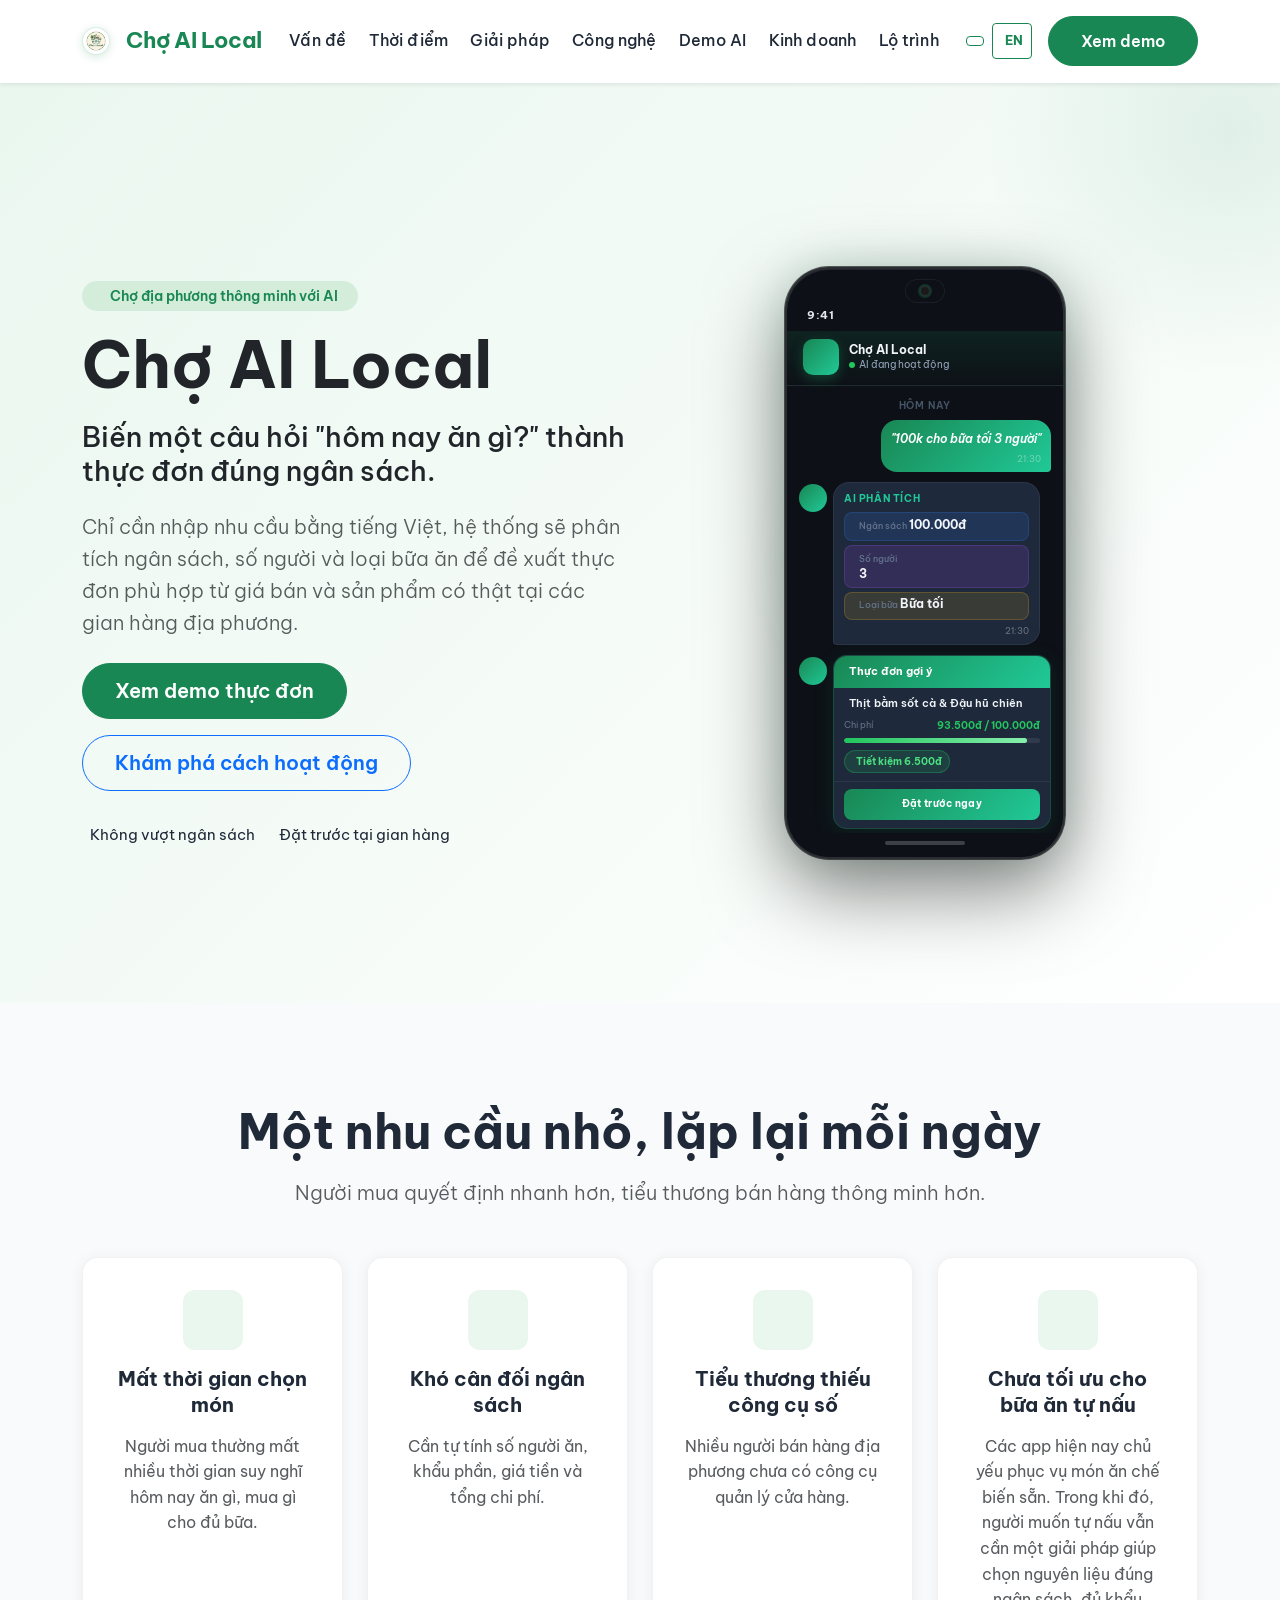
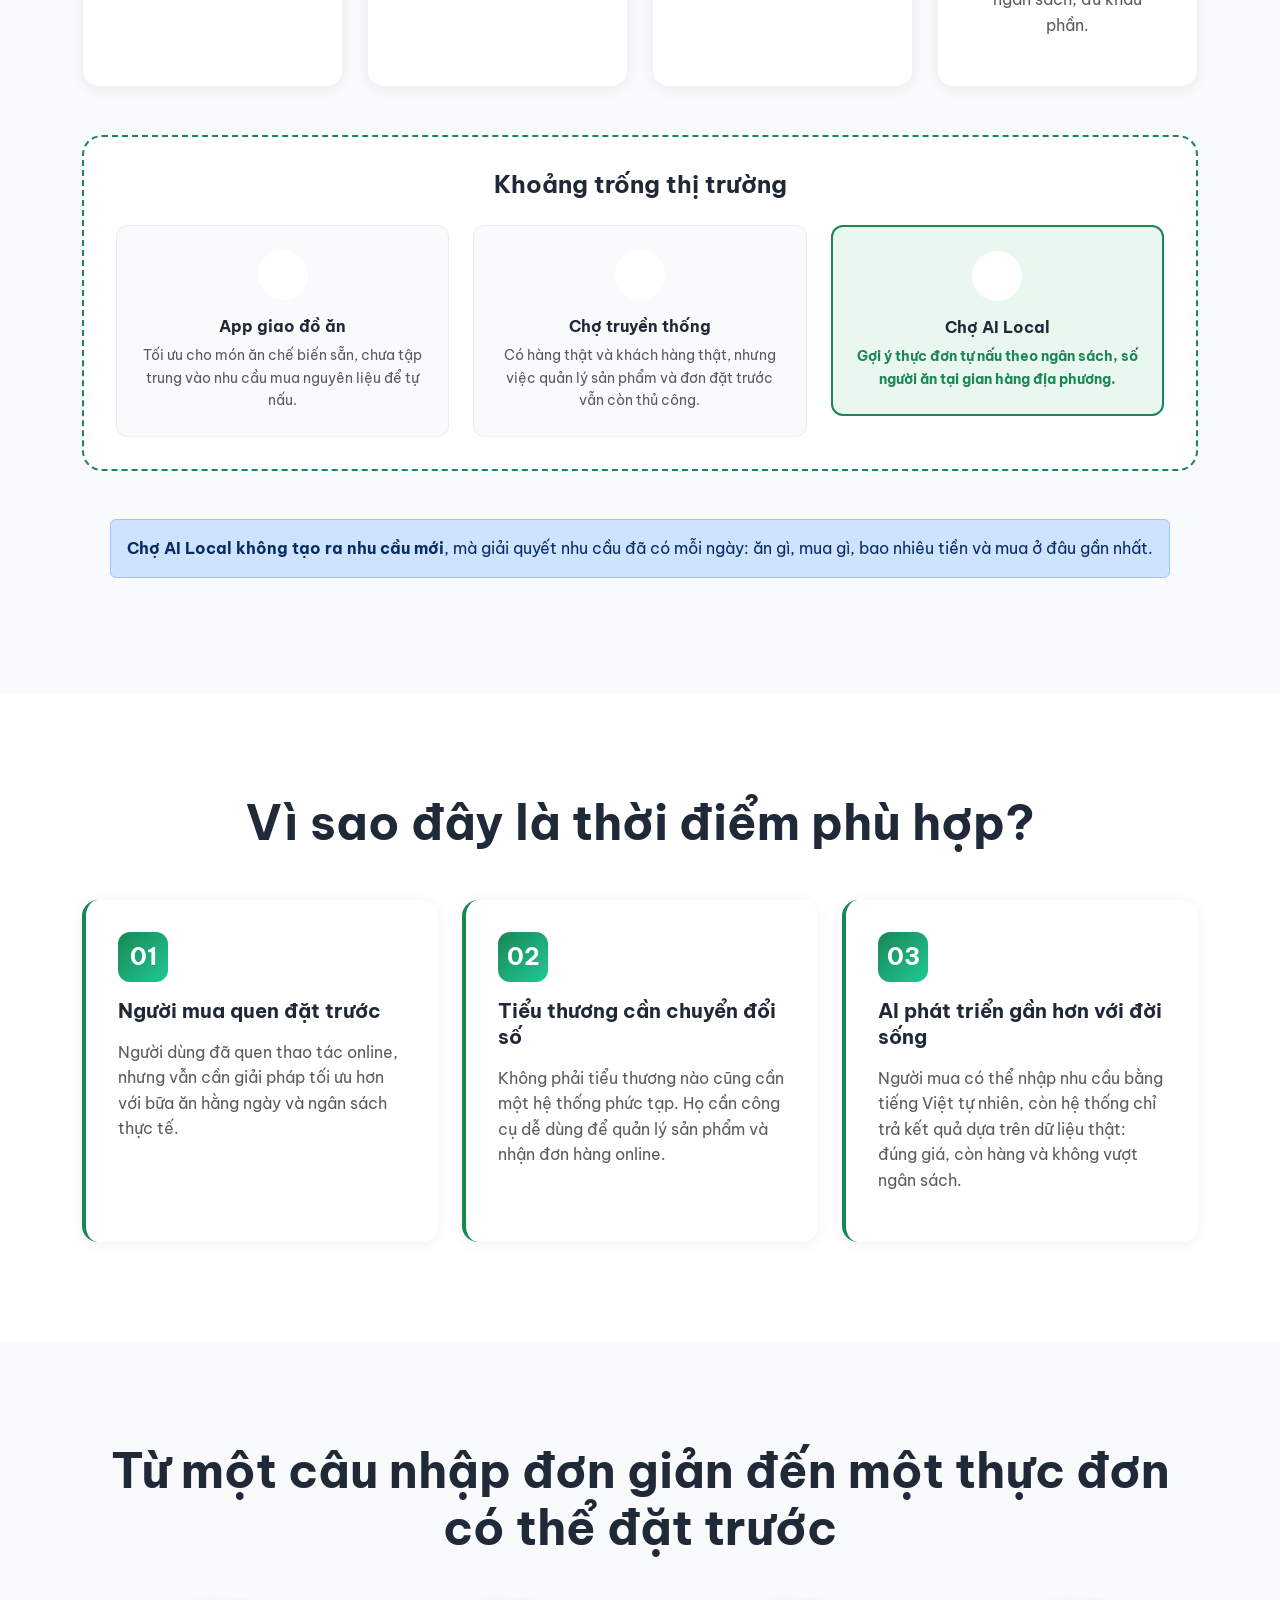
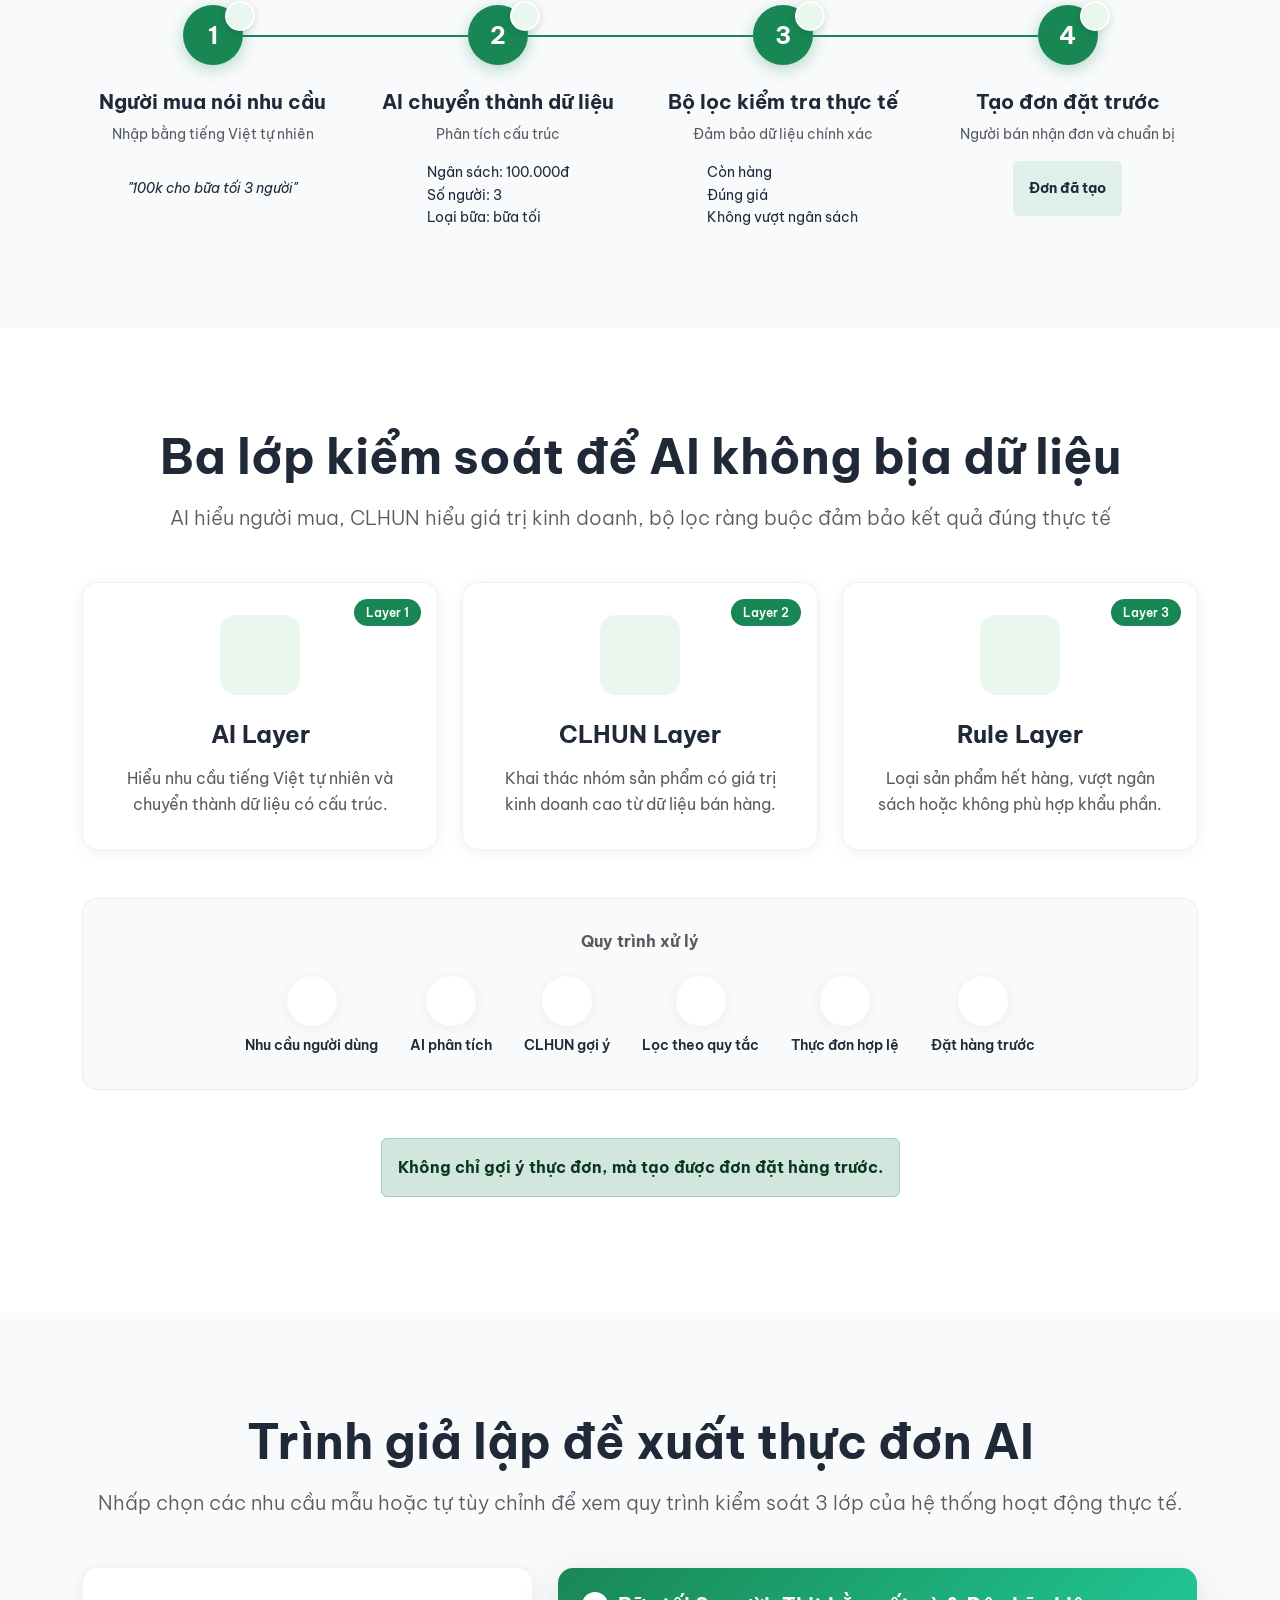
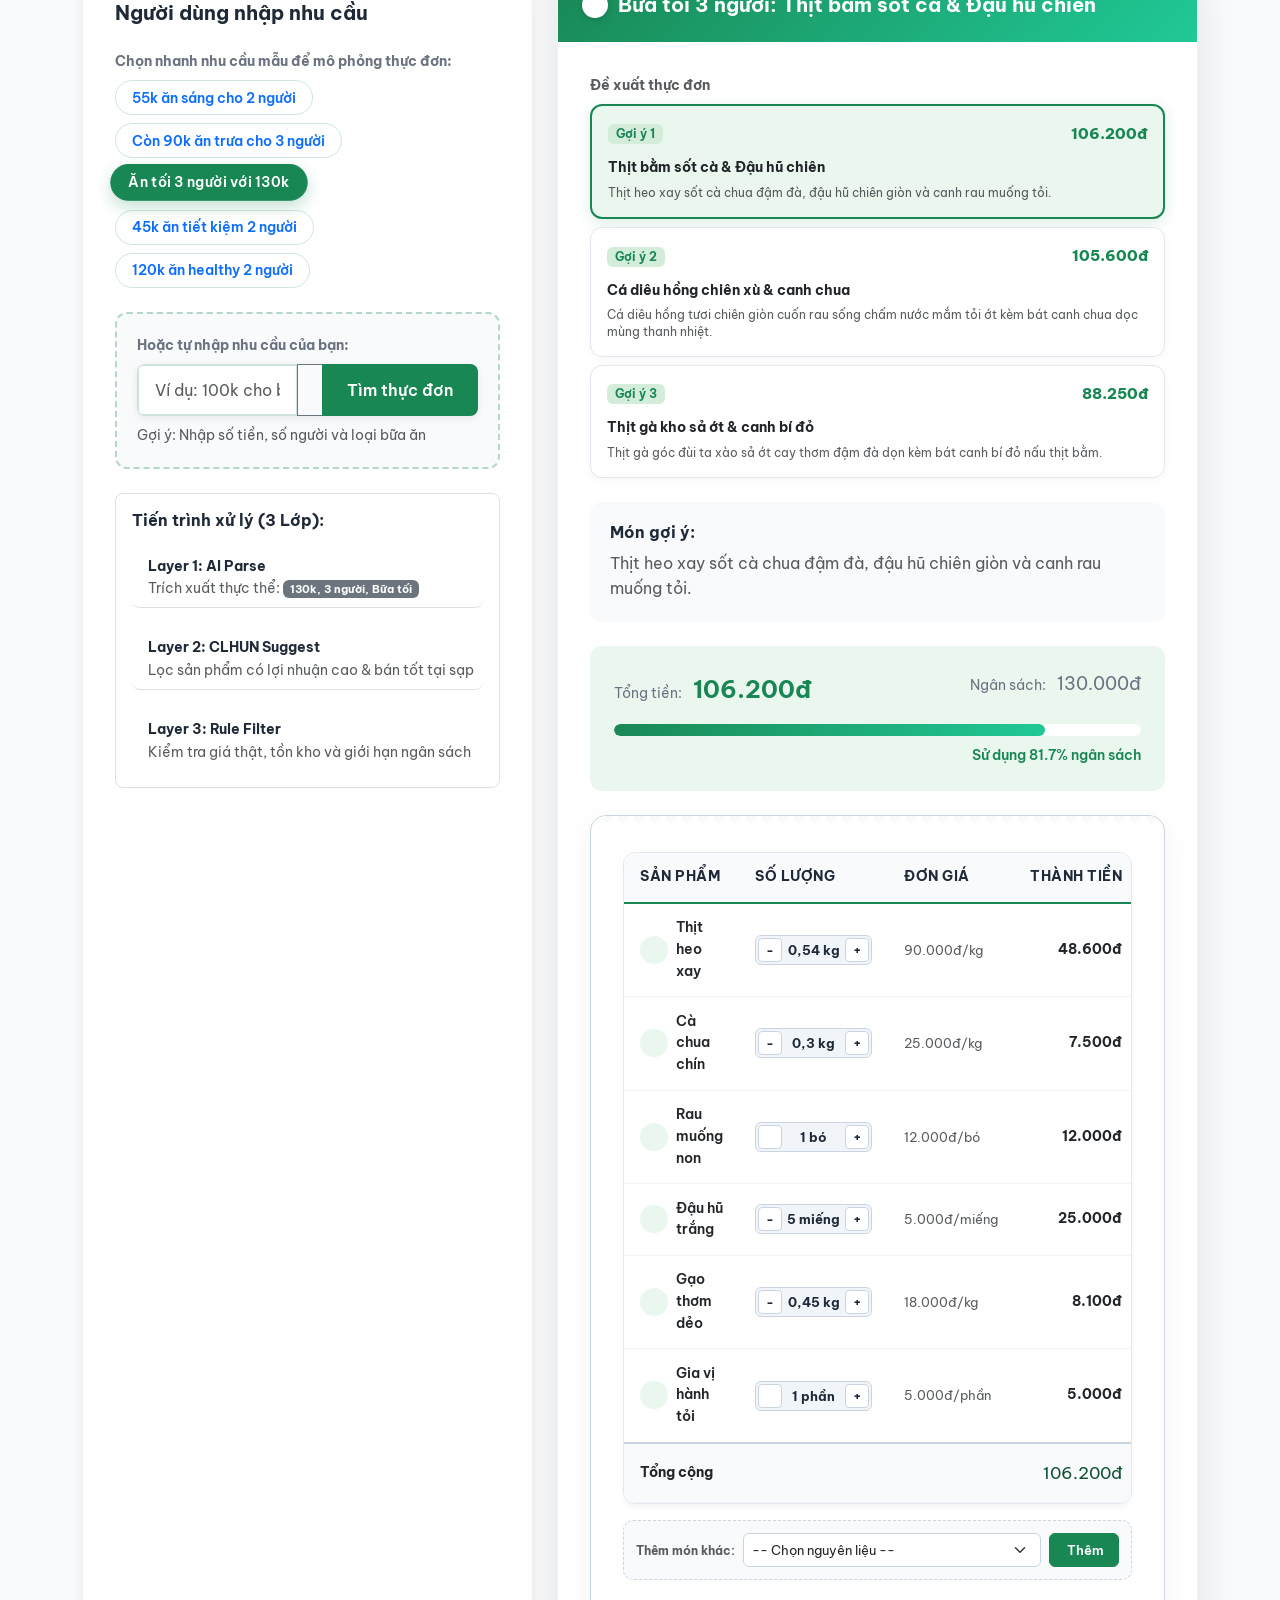
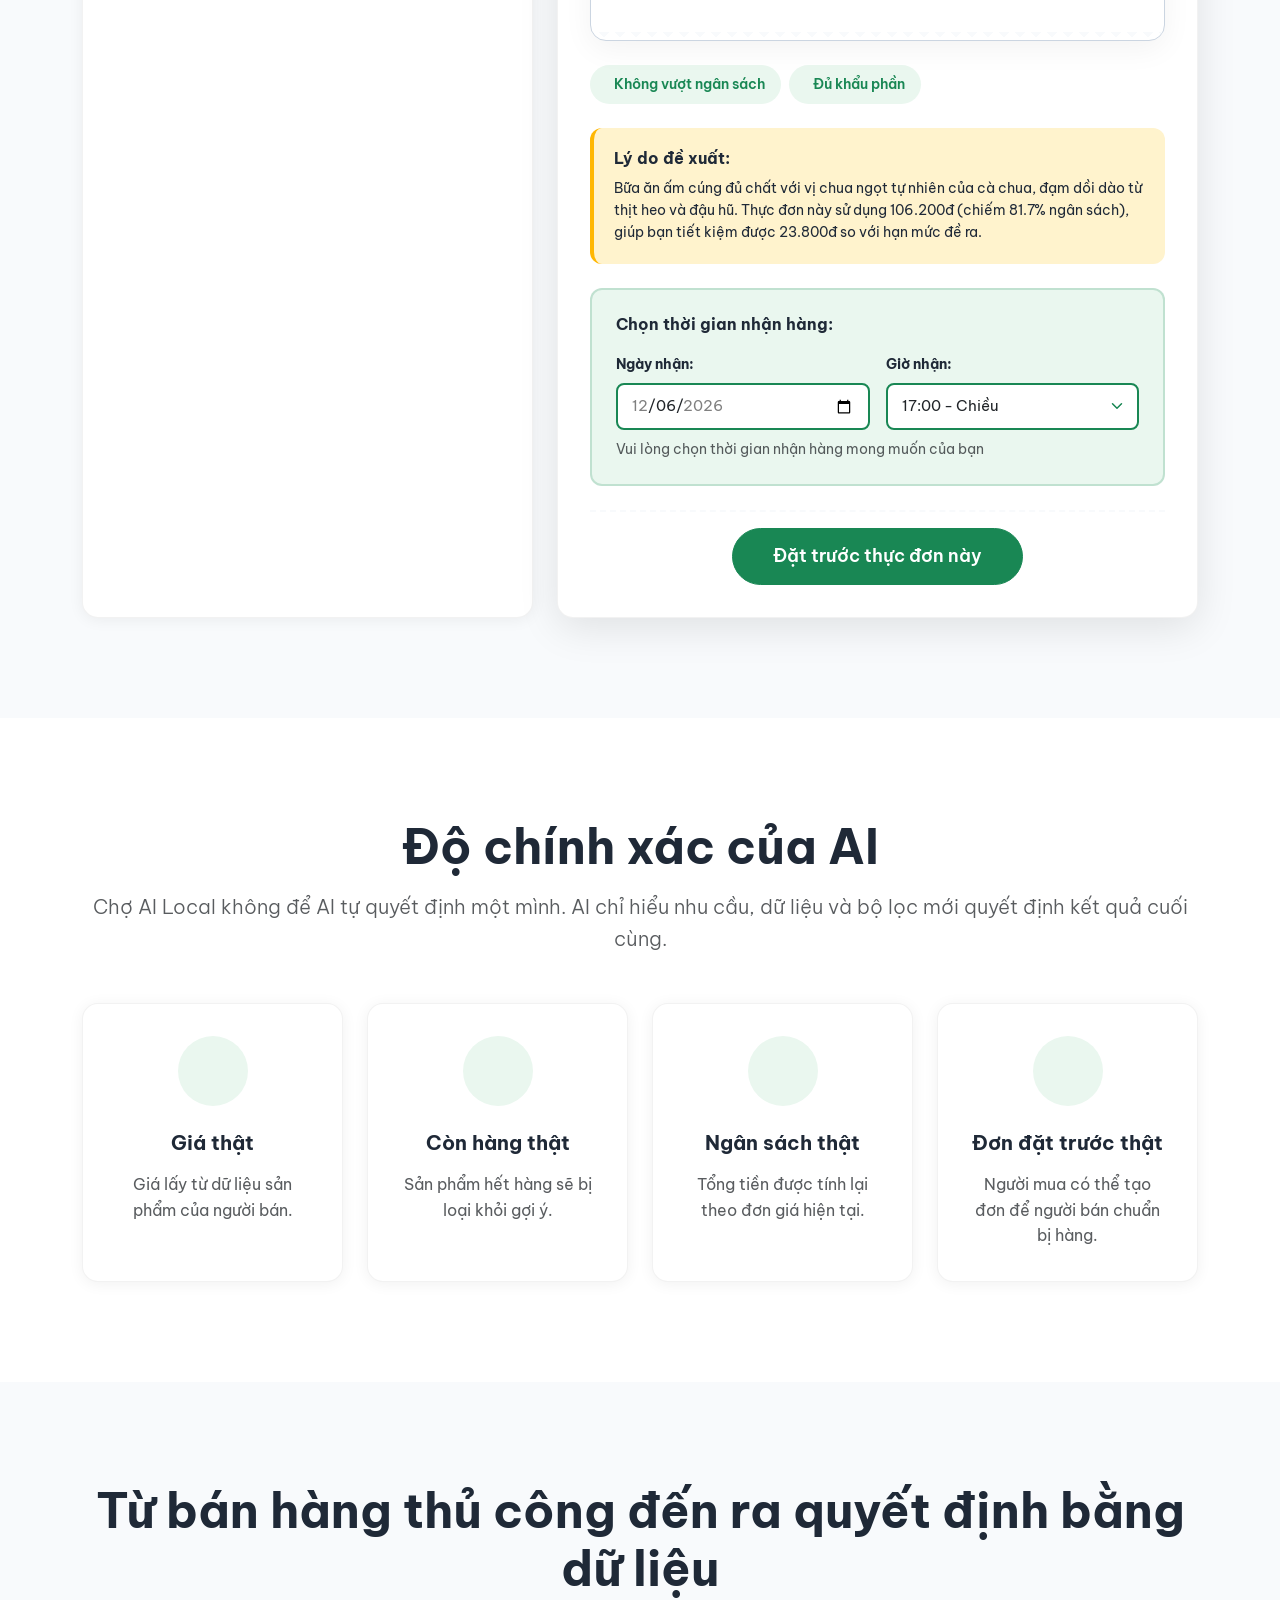
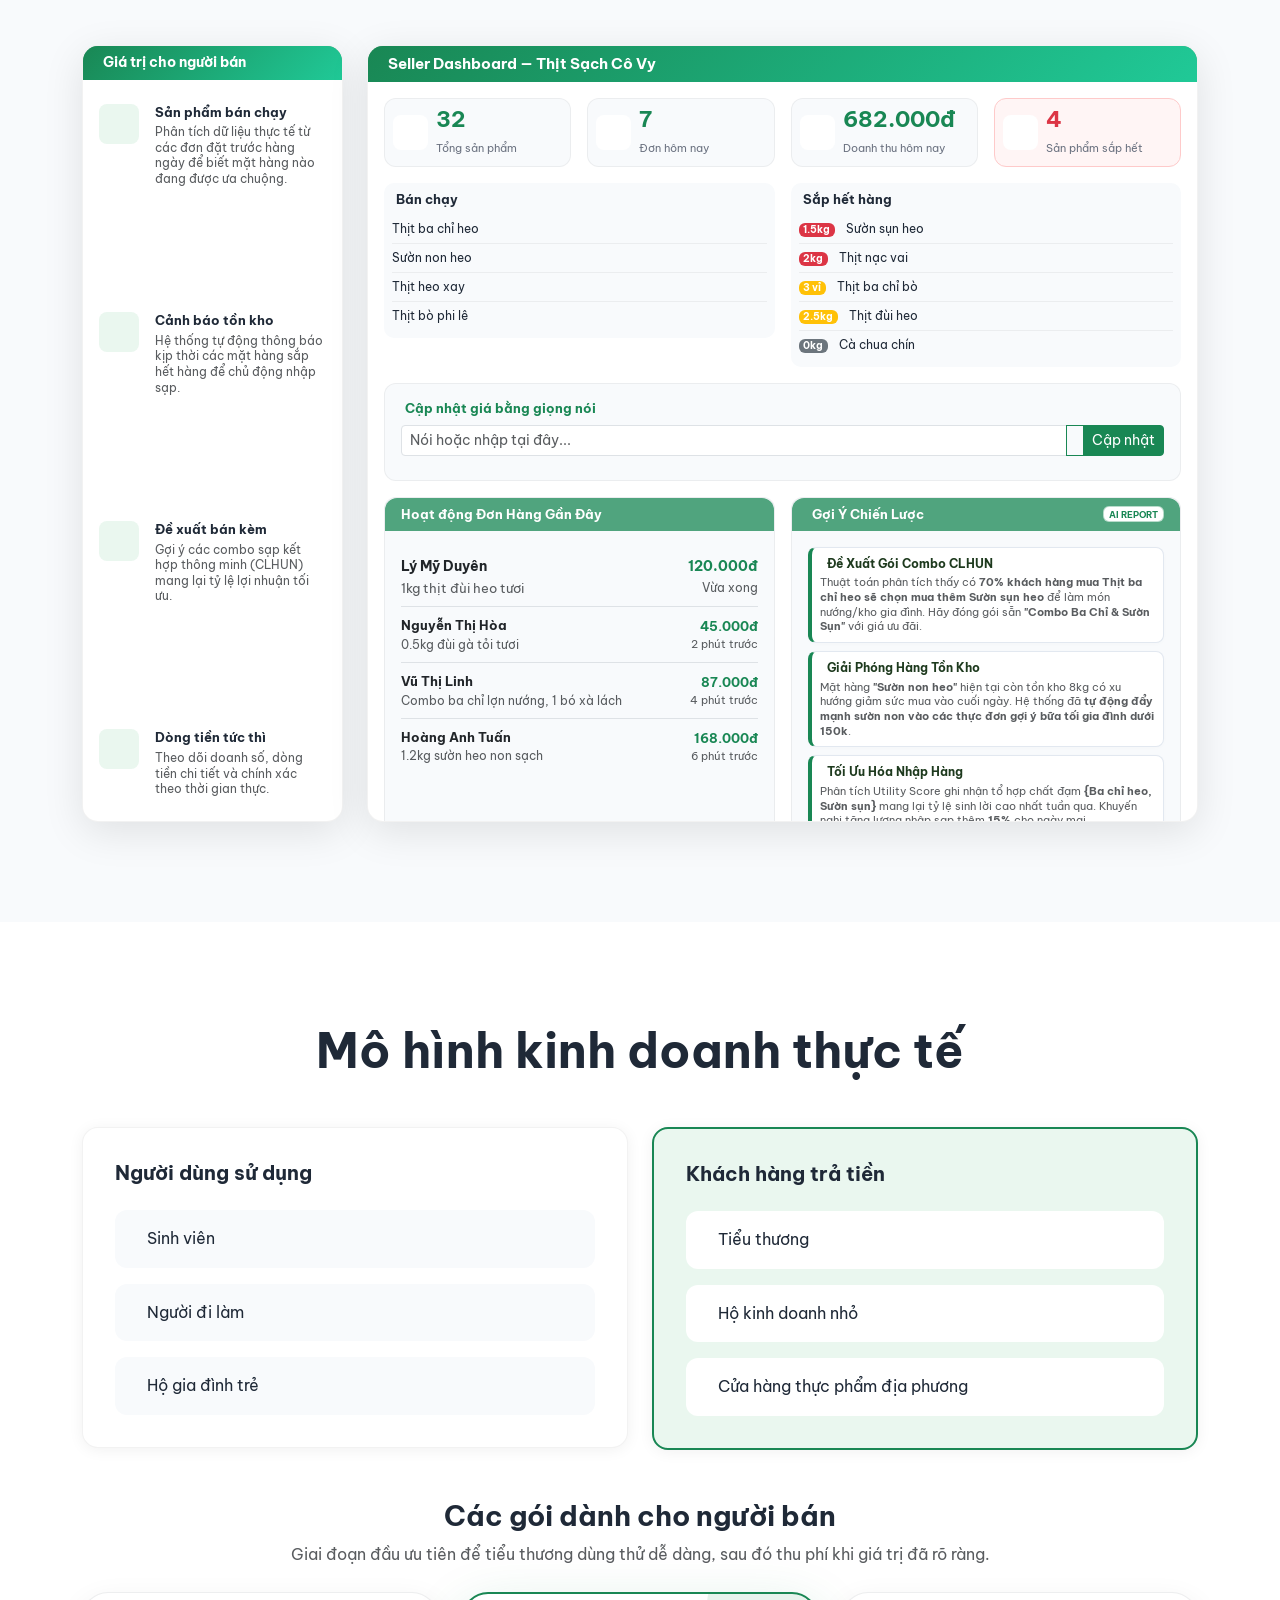
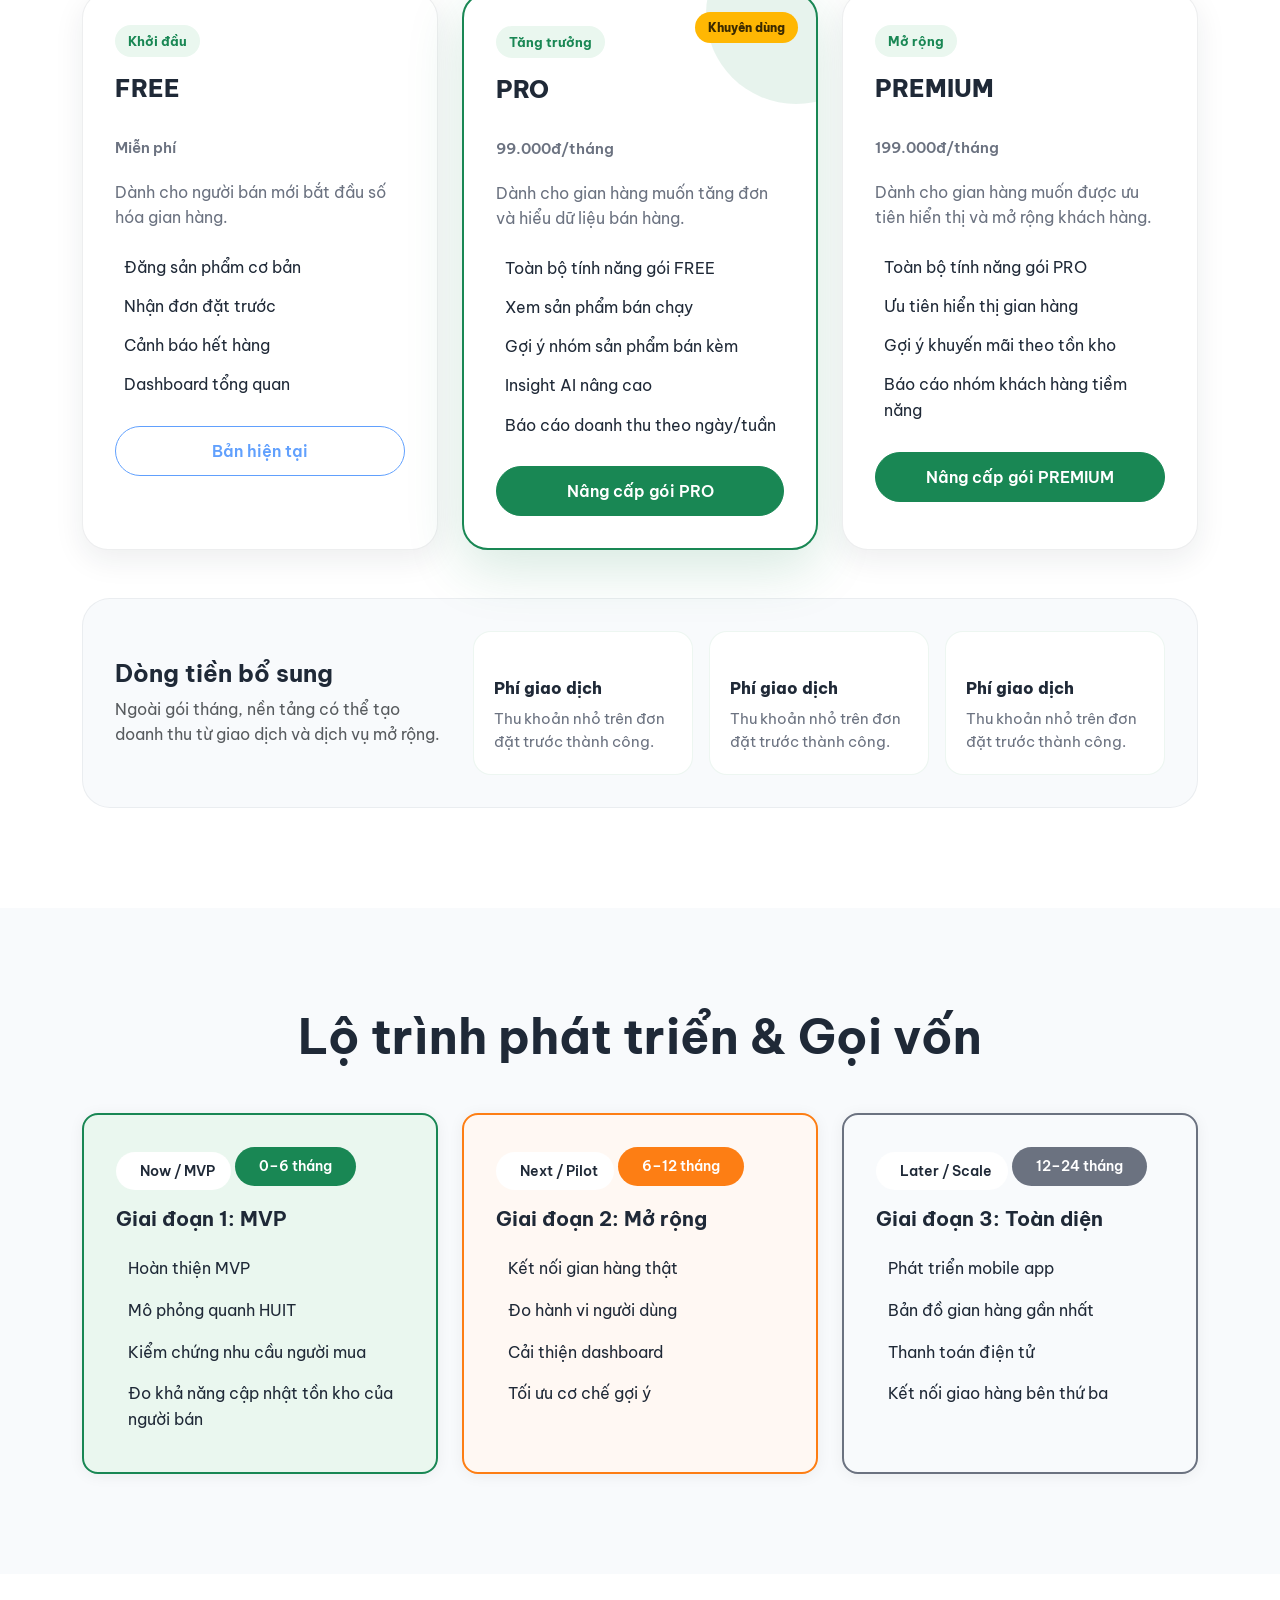
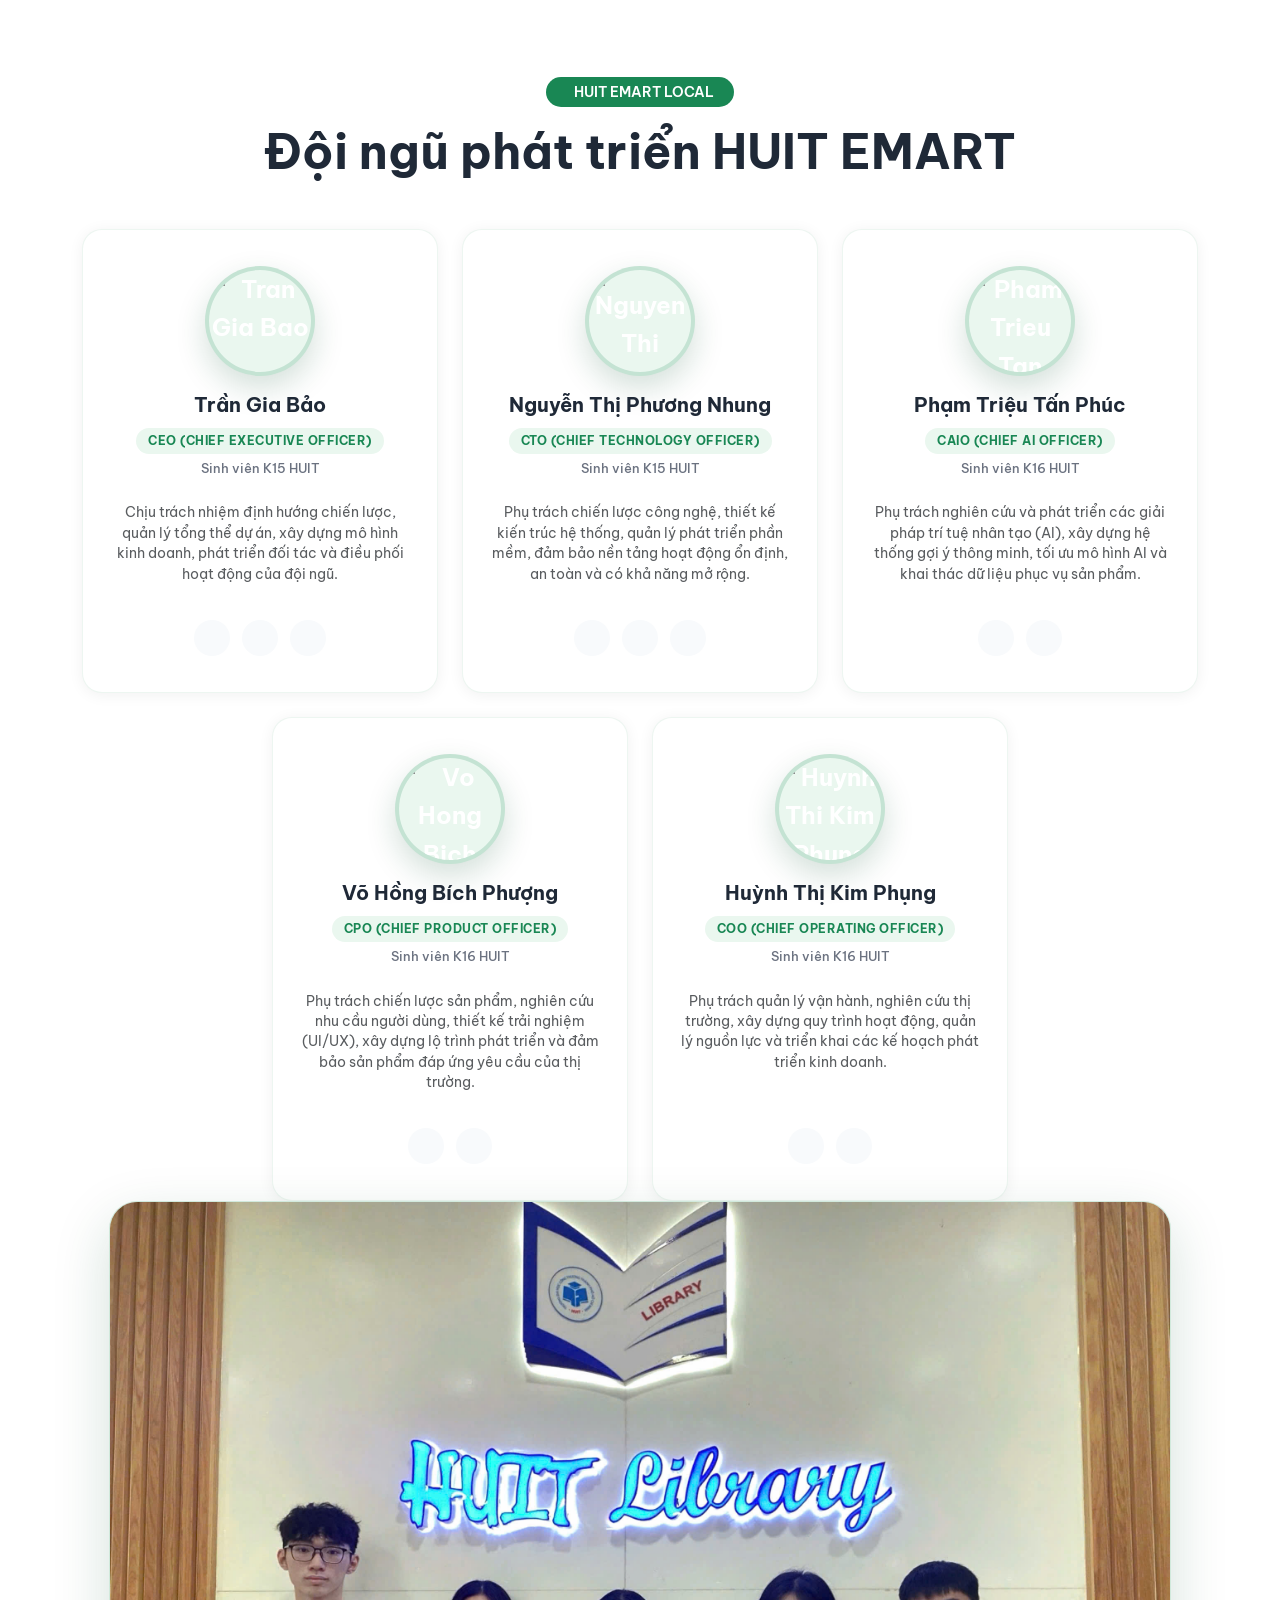
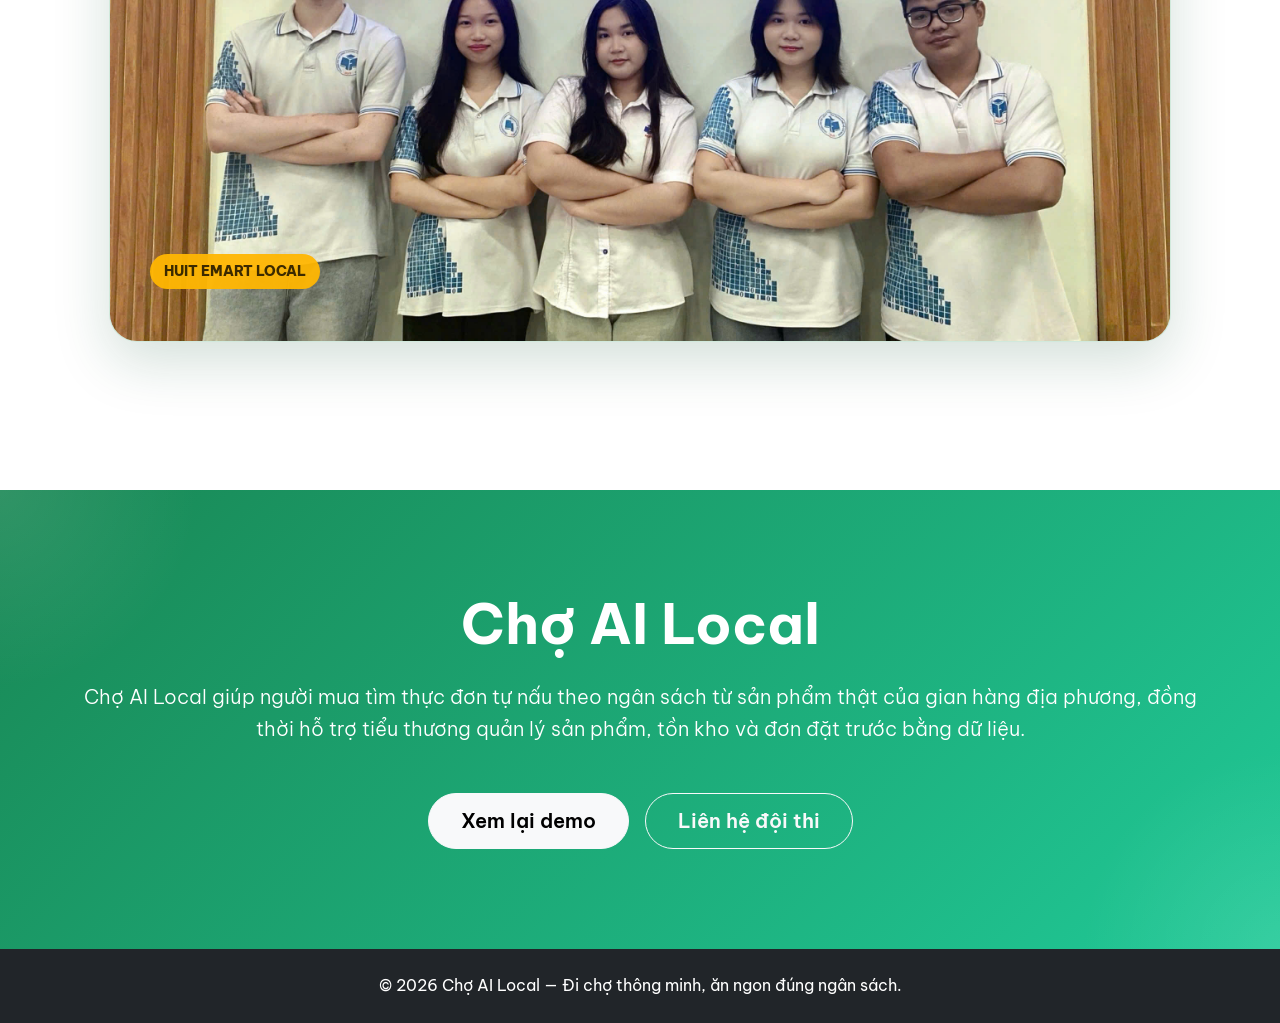
==== commit ebe47416: "feat: replace static workflow card with interactive phone mockup interface and add corresponding sty" ====
--- a/index.html
+++ b/index.html
@@ -166,82 +166,151 @@
               </div>
             </div>
           </div>
-          <div class="col-lg-6 reveal">
-            <div class="ai-workflow-card">
-              <div class="workflow-layer layer-1">
-                <div class="layer-label">
-                  <span class="lang-vi">Người mua nhập</span>
-                  <span class="lang-en">Buyer inputs</span>
-                </div>
-                <div class="layer-content">
-                  <i class="ph ph-chat-text"></i>
-                  <span class="lang-vi">"100k cho bữa tối 3 người"</span>
-                  <span class="lang-en">"100k for dinner for 3 people"</span>
-                </div>
-              </div>
-              <div class="workflow-arrow">
-                <i class="ph ph-arrow-down"></i>
-              </div>
-              <div class="workflow-layer layer-2">
-                <div class="layer-label">
-                  <i class="ph ph-cpu"></i>
-                  <span class="lang-vi">AI hiểu nhu cầu</span>
-                  <span class="lang-en">AI parses intent</span>
-                </div>
-                <div class="layer-content parsed-data">
-                  <div class="parsed-item">
-                    <span class="label">
-                      <span class="lang-vi">Ngân sách:</span>
-                      <span class="lang-en">Budget:</span>
-                    </span>
-                    <span class="value">
-                      <span class="lang-vi">100.000đ</span>
-                      <span class="lang-en">100,000 VND</span>
-                    </span>
-                  </div>
-                  <div class="parsed-item">
-                    <span class="label">
-                      <span class="lang-vi">Số người:</span>
-                      <span class="lang-en">People:</span>
-                    </span>
-                    <span class="value">3</span>
-                  </div>
-                  <div class="parsed-item">
-                    <span class="label">
-                      <span class="lang-vi">Loại bữa:</span>
-                      <span class="lang-en">Meal type:</span>
-                    </span>
-                    <span class="value">
-                      <span class="lang-vi">Bữa tối</span>
-                      <span class="lang-en">Dinner</span>
-                    </span>
-                  </div>
-                </div>
-              </div>
-              <div class="workflow-arrow">
-                <i class="ph ph-arrow-down"></i>
-              </div>
-              <div class="workflow-layer layer-3">
-                <div class="layer-label">
-                  <span class="lang-vi">Kết quả</span>
-                  <span class="lang-en">Output</span>
-                </div>
-                <div class="layer-content result-content">
-                  <div class="result-title">
-                    <i class="ph-fill ph-check-circle text-success"></i>
-                    <span class="lang-vi">"Thực đơn bữa tối 3 người: Thịt bằm sốt cà"</span>
-                    <span class="lang-en">"Dinner for 3 people: Minced pork with tomato sauce"</span>
-                  </div>
-                  <div class="result-price">
-                    <span class="price-value">
-                      <span class="lang-vi">93.500đ</span>
-                      <span class="lang-en">93,500 VND</span>
-                    </span>
-                    <span class="price-total">
-                      <span class="lang-vi">/ 100.000đ</span>
-                      <span class="lang-en">/ 100,000 VND</span>
-                    </span>
-                  </div>
+          <div class="col-lg-6 reveal d-flex justify-content-center">
+            <!-- Phone Mockup -->
+            <div class="phone-mockup-wrapper">
+              <!-- Ambient glow -->
+              <div class="phone-ambient-glow"></div>
+
+              <div class="phone-frame">
+                <!-- Notch / Dynamic Island -->
+                <div class="phone-notch">
+                  <div class="phone-notch-inner">
+                    <div class="phone-camera"></div>
+                  </div>
+                </div>
+
+                <!-- Status Bar -->
+                <div class="phone-status-bar">
+                  <span class="phone-time">9:41</span>
+                  <div class="phone-status-icons">
+                    <i class="ph ph-cell-signal-full"></i>
+                    <i class="ph ph-wifi-high"></i>
+                    <i class="ph ph-battery-full"></i>
+                  </div>
+                </div>
+
+                <!-- App Header -->
+                <div class="phone-app-header">
+                  <div class="phone-app-icon">
+                    <i class="ph ph-storefront"></i>
+                  </div>
+                  <div class="phone-app-title">
+                    <span class="lang-vi">Chợ AI Local</span>
+                    <span class="lang-en">AI Local Market</span>
+                    <div class="phone-app-subtitle">
+                      <span class="online-dot"></span>
+                      <span class="lang-vi">AI đang hoạt động</span>
+                      <span class="lang-en">AI is active</span>
+                    </div>
+                  </div>
+                </div>
+
+                <!-- Chat Screen -->
+                <div class="phone-screen">
+                  <!-- Step 1: User message bubble -->
+                  <div class="chat-step chat-step-1">
+                    <div class="chat-date-divider">
+                      <span class="lang-vi">Hôm nay</span>
+                      <span class="lang-en">Today</span>
+                    </div>
+                    <div class="chat-row user-row">
+                      <div class="chat-bubble user-bubble">
+                        <i class="ph ph-chat-text bubble-icon"></i>
+                        <p class="lang-vi">"100k cho bữa tối 3 người"</p>
+                        <p class="lang-en">"100k for dinner for 3 people"</p>
+                        <span class="bubble-time">21:30</span>
+                      </div>
+                    </div>
+                  </div>
+
+                  <!-- Step 2: AI parsing card -->
+                  <div class="chat-step chat-step-2">
+                    <div class="chat-row ai-row">
+                      <div class="ai-avatar"><i class="ph ph-cpu"></i></div>
+                      <div class="chat-bubble ai-bubble">
+                        <div class="ai-bubble-label">
+                          <span class="lang-vi">AI phân tích</span>
+                          <span class="lang-en">AI parsed</span>
+                        </div>
+                        <div class="ai-parsed-chips">
+                          <div class="ai-chip chip-budget">
+                            <i class="ph ph-wallet"></i>
+                            <div>
+                              <div class="chip-label lang-vi">Ngân sách</div>
+                              <div class="chip-label lang-en">Budget</div>
+                              <div class="chip-value lang-vi">100.000đ</div>
+                              <div class="chip-value lang-en">100,000đ</div>
+                            </div>
+                          </div>
+                          <div class="ai-chip chip-people">
+                            <i class="ph ph-users"></i>
+                            <div>
+                              <div class="chip-label lang-vi">Số người</div>
+                              <div class="chip-label lang-en">People</div>
+                              <div class="chip-value">3</div>
+                            </div>
+                          </div>
+                          <div class="ai-chip chip-meal">
+                            <i class="ph ph-moon-stars"></i>
+                            <div>
+                              <div class="chip-label lang-vi">Loại bữa</div>
+                              <div class="chip-label lang-en">Meal</div>
+                              <div class="chip-value lang-vi">Bữa tối</div>
+                              <div class="chip-value lang-en">Dinner</div>
+                            </div>
+                          </div>
+                        </div>
+                        <span class="bubble-time">21:30</span>
+                      </div>
+                    </div>
+                  </div>
+
+                  <!-- Step 3: Result card -->
+                  <div class="chat-step chat-step-3">
+                    <div class="chat-row ai-row">
+                      <div class="ai-avatar"><i class="ph ph-cpu"></i></div>
+                      <div class="phone-result-card">
+                        <div class="result-card-header">
+                          <i class="ph-fill ph-check-circle"></i>
+                          <span class="lang-vi">Thực đơn gợi ý</span>
+                          <span class="lang-en">Suggested Menu</span>
+                        </div>
+                        <div class="result-card-body">
+                          <div class="result-dish-name">
+                            <i class="ph ph-bowl-food"></i>
+                            <span class="lang-vi">Thịt bằm sốt cà & Đậu hũ chiên</span>
+                            <span class="lang-en">Minced Pork & Fried Tofu</span>
+                          </div>
+                          <div class="result-budget-bar">
+                            <div class="budget-bar-labels">
+                              <span class="lang-vi">Chi phí</span>
+                              <span class="lang-en">Cost</span>
+                              <strong class="lang-vi">93.500đ / 100.000đ</strong>
+                              <strong class="lang-en">93,500đ / 100,000đ</strong>
+                            </div>
+                            <div class="budget-bar-track">
+                              <div class="budget-bar-fill" style="width: 93.5%"></div>
+                            </div>
+                          </div>
+                          <div class="result-save-tag">
+                            <i class="ph-fill ph-piggy-bank"></i>
+                            <span class="lang-vi">Tiết kiệm 6.500đ</span>
+                            <span class="lang-en">Save 6,500đ</span>
+                          </div>
+                        </div>
+                        <div class="result-card-footer">
+                          <button class="btn-order-now lang-vi">Đặt trước ngay</button>
+                          <button class="btn-order-now lang-en">Pre-order now</button>
+                        </div>
+                      </div>
+                    </div>
+                  </div>
+                </div>
+
+                <!-- Bottom Bar -->
+                <div class="phone-bottom-bar">
+                  <div class="phone-home-indicator"></div>
                 </div>
               </div>
             </div>
--- a/css/style.css
+++ b/css/style.css
@@ -38,6 +38,14 @@
 
 html {
   scroll-behavior: smooth;
+  /* Hide scrollbar for IE, Edge and Firefox */
+  -ms-overflow-style: none;
+  scrollbar-width: none;
+}
+
+/* Hide scrollbar for Chrome, Safari and Opera */
+html::-webkit-scrollbar {
+  display: none;
 }
 
 h1,
@@ -66,37 +74,105 @@
 
 /* ===== Navbar ===== */
 .navbar {
-  transition: all 0.3s ease;
-  backdrop-filter: blur(10px);
-}
-
+  transition:
+    padding 0.4s cubic-bezier(0.4, 0, 0.2, 1),
+    background 0.4s cubic-bezier(0.4, 0, 0.2, 1),
+    box-shadow 0.4s cubic-bezier(0.4, 0, 0.2, 1),
+    backdrop-filter 0.4s ease;
+  padding-top: 1rem;
+  padding-bottom: 1rem;
+  background: rgba(255, 255, 255, 0.85) !important;
+  backdrop-filter: blur(8px);
+  -webkit-backdrop-filter: blur(8px);
+  border-bottom: 1px solid transparent;
+}
+
+/* Scrolled state - glass effect + shrink */
+.navbar.scrolled {
+  padding-top: 0.5rem;
+  padding-bottom: 0.5rem;
+  background: rgba(255, 255, 255, 0.92) !important;
+  backdrop-filter: blur(20px) saturate(180%);
+  -webkit-backdrop-filter: blur(20px) saturate(180%);
+  box-shadow: 0 4px 24px rgba(25, 135, 84, 0.08), 0 1px 0 rgba(0,0,0,0.06);
+  border-bottom: 1px solid rgba(25, 135, 84, 0.12);
+}
+
+body.dark-mode .navbar {
+  background: rgba(15, 23, 18, 0.85) !important;
+  border-bottom-color: rgba(32, 201, 151, 0.1);
+}
+
+body.dark-mode .navbar.scrolled {
+  background: rgba(15, 23, 18, 0.95) !important;
+  box-shadow: 0 4px 24px rgba(0, 0, 0, 0.3), 0 1px 0 rgba(32, 201, 151, 0.1);
+}
+
+/* ===== Brand / Logo ===== */
 .navbar-brand {
-  font-size: 1.5rem;
+  font-size: 1.4rem;
   color: var(--primary) !important;
   font-weight: 700;
+  letter-spacing: -0.01em;
+  display: flex;
+  align-items: center;
+  gap: 0.5rem;
+  transition: opacity 0.2s ease;
+}
+
+.navbar-brand:hover {
+  opacity: 0.85;
 }
 
 .navbar-brand-logo {
   background-color: #ffffff !important;
   border-radius: 50% !important;
   padding: 3px !important;
-  box-shadow: 0 2px 5px rgba(0, 0, 0, 0.1) !important;
-  border: 1px solid rgba(0, 0, 0, 0.05) !important;
+  box-shadow: 0 2px 8px rgba(25, 135, 84, 0.18) !important;
+  border: 1.5px solid rgba(25, 135, 84, 0.15) !important;
   display: inline-block !important;
   vertical-align: middle !important;
-  transition: all 0.3s ease !important;
+  transition: transform 0.35s cubic-bezier(0.34, 1.56, 0.64, 1), box-shadow 0.3s ease !important;
+}
+
+.navbar-brand:hover .navbar-brand-logo {
+  transform: rotate(-8deg) scale(1.12) !important;
+  box-shadow: 0 4px 16px rgba(25, 135, 84, 0.32) !important;
 }
 
 body.dark-mode .navbar-brand-logo {
   background-color: #ffffff !important;
-  box-shadow: 0 2px 8px rgba(0, 0, 0, 0.4) !important;
-}
-
+  box-shadow: 0 2px 10px rgba(0, 0, 0, 0.4) !important;
+}
+
+/* ===== Nav Links ===== */
 .nav-link {
   color: var(--text-dark) !important;
   font-weight: 500;
-  padding: 0.5rem 1rem !important;
-  transition: color 0.3s ease;
+  padding: 0.5rem 0.9rem !important;
+  position: relative;
+  transition: color 0.25s ease;
+  letter-spacing: 0.01em;
+}
+
+/* Animated underline */
+.nav-link::after {
+  content: "";
+  position: absolute;
+  bottom: 0;
+  left: 50%;
+  transform: translateX(-50%) scaleX(0);
+  width: 60%;
+  height: 2.5px;
+  background: var(--green-gradient);
+  border-radius: 99px;
+  transition: transform 0.3s cubic-bezier(0.34, 1.56, 0.64, 1);
+  transform-origin: center;
+}
+
+.nav-link:hover::after,
+.nav-link.active::after {
+  transform: translateX(-50%) scaleX(1);
 }
 
 .nav-link:hover {
@@ -105,6 +181,126 @@
 
 .nav-link.active {
   color: var(--primary) !important;
+  font-weight: 600;
+}
+
+/* Nav link hover glow pill background */
+.nav-link::before {
+  content: "";
+  position: absolute;
+  inset: 0;
+  background: rgba(25, 135, 84, 0.07);
+  border-radius: 8px;
+  opacity: 0;
+  transform: scale(0.85);
+  transition:
+    opacity 0.25s ease,
+    transform 0.25s cubic-bezier(0.34, 1.56, 0.64, 1);
+}
+
+.nav-link:hover::before {
+  opacity: 1;
+  transform: scale(1);
+}
+
+.nav-link.active::before {
+  opacity: 0.6;
+  transform: scale(1);
+  background: rgba(25, 135, 84, 0.1);
+}
+
+/* ===== Navbar Toggler (Mobile) ===== */
+.navbar-toggler {
+  border: 1.5px solid rgba(25, 135, 84, 0.3);
+  border-radius: 10px;
+  padding: 0.45rem 0.65rem;
+  transition: all 0.25s ease;
+  background: transparent;
+  position: relative;
+  overflow: hidden;
+}
+
+.navbar-toggler:focus {
+  box-shadow: 0 0 0 3px rgba(25, 135, 84, 0.2);
+}
+
+.navbar-toggler:hover {
+  background: rgba(25, 135, 84, 0.08);
+  border-color: var(--primary);
+  transform: scale(1.05);
+}
+
+/* Animated hamburger icon */
+.navbar-toggler-icon {
+  background-image: url("data:image/svg+xml,%3csvg xmlns='http://www.w3.org/2000/svg' viewBox='0 0 30 30'%3e%3cpath stroke='%23198754' stroke-linecap='round' stroke-miterlimit='10' stroke-width='2' d='M4 7h22M4 15h22M4 23h22'/%3e%3c/svg%3e") !important;
+  transition: transform 0.3s ease;
+  width: 1.3em;
+  height: 1.3em;
+}
+
+/* Mobile collapse animation */
+.navbar-collapse {
+  transition: all 0.35s cubic-bezier(0.4, 0, 0.2, 1);
+}
+
+@media (max-width: 991.98px) {
+  .navbar-collapse.collapsing {
+    opacity: 0;
+    transform: translateY(-8px);
+  }
+
+  .navbar-collapse.show {
+    opacity: 1;
+    transform: translateY(0);
+    background: rgba(255, 255, 255, 0.98);
+    border-radius: 0 0 16px 16px;
+    padding: 0.5rem 1rem 1rem;
+    margin-top: 0.5rem;
+    box-shadow: 0 8px 24px rgba(25, 135, 84, 0.12);
+    border: 1px solid rgba(25, 135, 84, 0.1);
+  }
+
+  body.dark-mode .navbar-collapse.show {
+    background: rgba(15, 23, 18, 0.98);
+    box-shadow: 0 8px 24px rgba(0, 0, 0, 0.3);
+  }
+
+  /* Stagger nav items on mobile open */
+  .navbar-collapse.show .nav-item {
+    animation: navItemSlide 0.3s ease both;
+  }
+
+  .navbar-collapse.show .nav-item:nth-child(1) { animation-delay: 0.04s; }
+  .navbar-collapse.show .nav-item:nth-child(2) { animation-delay: 0.08s; }
+  .navbar-collapse.show .nav-item:nth-child(3) { animation-delay: 0.12s; }
+  .navbar-collapse.show .nav-item:nth-child(4) { animation-delay: 0.16s; }
+  .navbar-collapse.show .nav-item:nth-child(5) { animation-delay: 0.20s; }
+  .navbar-collapse.show .nav-item:nth-child(6) { animation-delay: 0.24s; }
+  .navbar-collapse.show .nav-item:nth-child(7) { animation-delay: 0.28s; }
+
+  @keyframes navItemSlide {
+    from {
+      opacity: 0;
+      transform: translateX(-12px);
+    }
+    to {
+      opacity: 1;
+      transform: translateX(0);
+    }
+  }
+
+  .nav-link::after {
+    bottom: 4px;
+    width: 30px;
+    left: 1rem;
+    transform: translateX(0) scaleX(0);
+    transform-origin: left;
+  }
+
+  .nav-link:hover::after,
+  .nav-link.active::after {
+    transform: translateX(0) scaleX(1);
+  }
 }
 
 /* ===== Buttons ===== */
@@ -161,11 +357,9 @@
   width: 500px;
   height: 500px;
   border-radius: 50%;
-  background: radial-gradient(
-    circle,
-    rgba(25, 135, 84, 0.1) 0%,
-    transparent 70%
-  );
+  background: radial-gradient(circle,
+      rgba(25, 135, 84, 0.1) 0%,
+      transparent 70%);
   top: -200px;
   right: -200px;
   pointer-events: none;
@@ -198,126 +392,494 @@
   color: var(--text-dark);
 }
 
-/* ===== AI Workflow Card ===== */
-.ai-workflow-card {
-  background: var(--white);
+/* ===== Phone Mockup ===== */
+.phone-mockup-wrapper {
+  position: relative;
+  display: inline-flex;
+  align-items: center;
+  justify-content: center;
+}
+
+.phone-ambient-glow {
+  position: absolute;
+  width: 280px;
+  height: 280px;
+  background: radial-gradient(circle, rgba(25, 135, 84, 0.25) 0%, transparent 70%);
+  border-radius: 50%;
+  top: 50%;
+  left: 50%;
+  transform: translate(-50%, -50%);
+  filter: blur(30px);
+  pointer-events: none;
+  animation: phoneGlowPulse 3s ease-in-out infinite;
+}
+
+@keyframes phoneGlowPulse {
+  0%, 100% { opacity: 0.7; transform: translate(-50%, -50%) scale(1); }
+  50% { opacity: 1; transform: translate(-50%, -50%) scale(1.1); }
+}
+
+.phone-frame {
+  width: 280px;
+  background: #0d1117;
+  border-radius: 44px;
+  border: 2.5px solid rgba(255, 255, 255, 0.12);
+  box-shadow:
+    0 0 0 1px rgba(0,0,0,0.6),
+    0 30px 80px rgba(0, 0, 0, 0.5),
+    0 0 40px rgba(25, 135, 84, 0.15),
+    inset 0 1px 0 rgba(255,255,255,0.08);
+  overflow: hidden;
+  position: relative;
+  flex-shrink: 0;
+}
+
+/* Notch */
+.phone-notch {
+  display: flex;
+  justify-content: center;
+  padding-top: 10px;
+}
+
+.phone-notch-inner {
+  background: #0d1117;
   border-radius: 20px;
-  padding: 2rem;
-  box-shadow: 0 10px 40px rgba(0, 0, 0, 0.1);
-  border: 1px solid rgba(25, 135, 84, 0.1);
-}
-
-.workflow-layer {
-  background: var(--section-bg);
-  border-radius: 12px;
-  padding: 1.25rem;
-  margin-bottom: 0.75rem;
-}
-
-.layer-1 {
-  background: linear-gradient(135deg, #e3f2fd 0%, #bbdefb 100%);
-}
-
-.layer-2 {
-  background: linear-gradient(135deg, #fff3e0 0%, #ffe0b2 100%);
-}
-
-.layer-3 {
-  background: linear-gradient(135deg, #e8f5e9 0%, #c8e6c9 100%);
-}
-
-.layer-label {
+  padding: 6px 14px;
+  display: flex;
+  align-items: center;
+  gap: 6px;
+  border: 1px solid rgba(255,255,255,0.06);
+}
+
+.phone-camera {
+  width: 10px;
+  height: 10px;
+  background: #1a1a1a;
+  border-radius: 50%;
+  border: 1.5px solid rgba(255,255,255,0.1);
+  box-shadow: 0 0 0 2px rgba(25,135,84,0.3);
+}
+
+/* Status Bar */
+.phone-status-bar {
+  display: flex;
+  justify-content: space-between;
+  align-items: center;
+  padding: 4px 20px 6px;
+  color: #e2e8f0;
+}
+
+.phone-time {
+  font-size: 0.7rem;
+  font-weight: 700;
+  letter-spacing: 0.5px;
+}
+
+.phone-status-icons {
+  display: flex;
+  gap: 3px;
+  align-items: center;
+  font-size: 0.65rem;
+}
+
+/* App Header */
+.phone-app-header {
+  display: flex;
+  align-items: center;
+  gap: 10px;
+  padding: 8px 16px 10px;
+  background: linear-gradient(180deg, rgba(25,135,84,0.15) 0%, transparent 100%);
+  border-bottom: 1px solid rgba(255,255,255,0.06);
+}
+
+.phone-app-icon {
+  width: 36px;
+  height: 36px;
+  background: var(--green-gradient);
+  border-radius: 10px;
+  display: flex;
+  align-items: center;
+  justify-content: center;
+  font-size: 1.1rem;
+  color: #fff;
+  flex-shrink: 0;
+  box-shadow: 0 4px 12px rgba(25, 135, 84, 0.4);
+}
+
+.phone-app-title {
+  display: flex;
+  flex-direction: column;
+  font-weight: 700;
+  font-size: 0.78rem;
+  color: #f1f5f9;
+  line-height: 1.2;
+}
+
+.phone-app-subtitle {
+  display: flex;
+  align-items: center;
+  gap: 4px;
+  font-size: 0.62rem;
+  font-weight: 400;
+  color: #94a3b8;
+  margin-top: 1px;
+}
+
+.online-dot {
+  width: 6px;
+  height: 6px;
+  background: #22c55e;
+  border-radius: 50%;
+  animation: onlinePulse 2s ease infinite;
+  flex-shrink: 0;
+}
+
+@keyframes onlinePulse {
+  0%, 100% { box-shadow: 0 0 0 0 rgba(34, 197, 94, 0.5); }
+  50% { box-shadow: 0 0 0 4px rgba(34, 197, 94, 0); }
+}
+
+/* Chat Screen */
+.phone-screen {
+  padding: 12px 12px 4px;
+  display: flex;
+  flex-direction: column;
+  gap: 10px;
+  background: #0d1117;
+  min-height: 380px;
+  overflow: hidden;
+}
+
+.chat-date-divider {
+  text-align: center;
+  font-size: 0.6rem;
+  color: #475569;
+  font-weight: 600;
+  text-transform: uppercase;
+  letter-spacing: 0.8px;
+  margin-bottom: 6px;
+}
+
+.chat-row {
+  display: flex;
+  gap: 6px;
+}
+
+.user-row {
+  justify-content: flex-end;
+}
+
+.ai-row {
+  justify-content: flex-start;
+  align-items: flex-start;
+}
+
+/* Avatars */
+.ai-avatar {
+  width: 28px;
+  height: 28px;
+  background: linear-gradient(135deg, #198754, #20c997);
+  border-radius: 50%;
+  display: flex;
+  align-items: center;
+  justify-content: center;
   font-size: 0.75rem;
+  color: #fff;
+  flex-shrink: 0;
+  margin-top: 2px;
+}
+
+/* Chat Bubbles */
+.chat-bubble {
+  max-width: 82%;
+  border-radius: 16px;
+  padding: 8px 10px 6px;
+  position: relative;
+  font-size: 0.72rem;
+}
+
+.user-bubble {
+  background: var(--green-gradient);
+  color: #fff;
+  border-bottom-right-radius: 4px;
+}
+
+.user-bubble p {
+  margin: 0;
+  font-weight: 600;
+  font-style: italic;
+  line-height: 1.4;
+}
+
+.user-bubble .bubble-icon {
+  font-size: 0.85rem;
+  opacity: 0.8;
+  margin-bottom: 2px;
+  display: block;
+}
+
+.ai-bubble {
+  background: #1e293b;
+  color: #e2e8f0;
+  border: 1px solid rgba(255,255,255,0.06);
+  border-bottom-left-radius: 4px;
+  flex: 1;
+}
+
+.ai-bubble-label {
+  font-size: 0.6rem;
   font-weight: 700;
+  color: #20c997;
   text-transform: uppercase;
-  color: var(--muted);
-  margin-bottom: 0.75rem;
-  letter-spacing: 0.5px;
-}
-
-.layer-content {
-  display: flex;
-  align-items: center;
-  gap: 0.75rem;
-  font-size: 1rem;
-}
-
-.layer-content i {
-  font-size: 1.5rem;
-  color: var(--primary);
-}
-
-.parsed-data {
+  letter-spacing: 0.6px;
+  margin-bottom: 6px;
+}
+
+.bubble-time {
+  display: block;
+  font-size: 0.55rem;
+  color: rgba(255,255,255,0.35);
+  text-align: right;
+  margin-top: 4px;
+}
+
+/* AI Parsed Chips */
+.ai-parsed-chips {
   display: flex;
   flex-direction: column;
-  gap: 0.5rem;
-}
-
-.parsed-item {
+  gap: 4px;
+}
+
+.ai-chip {
+  display: flex;
+  align-items: center;
+  gap: 6px;
+  padding: 5px 8px;
+  border-radius: 8px;
+  font-size: 0.65rem;
+}
+
+.ai-chip i {
+  font-size: 0.85rem;
+  flex-shrink: 0;
+}
+
+.chip-label {
+  font-size: 0.58rem;
+  color: #64748b;
+  font-weight: 500;
+  line-height: 1;
+}
+
+.chip-value {
+  font-size: 0.72rem;
+  font-weight: 700;
+  color: #f1f5f9;
+  line-height: 1.2;
+}
+
+.chip-budget {
+  background: rgba(59, 130, 246, 0.15);
+  border: 1px solid rgba(59, 130, 246, 0.2);
+}
+.chip-budget i { color: #60a5fa; }
+
+.chip-people {
+  background: rgba(168, 85, 247, 0.15);
+  border: 1px solid rgba(168, 85, 247, 0.2);
+}
+.chip-people i { color: #c084fc; }
+
+.chip-meal {
+  background: rgba(251, 191, 36, 0.12);
+  border: 1px solid rgba(251, 191, 36, 0.2);
+}
+.chip-meal i { color: #fbbf24; }
+
+/* Phone Result Card */
+.phone-result-card {
+  background: #1e293b;
+  border-radius: 14px;
+  border: 1px solid rgba(25, 135, 84, 0.35);
+  overflow: hidden;
+  flex: 1;
+  box-shadow: 0 4px 20px rgba(25, 135, 84, 0.15);
+}
+
+.result-card-header {
+  background: var(--green-gradient);
+  color: #fff;
+  padding: 7px 10px;
+  font-size: 0.68rem;
+  font-weight: 700;
+  display: flex;
+  align-items: center;
+  gap: 5px;
+}
+
+.result-card-header i { font-size: 0.9rem; }
+
+.result-card-body {
+  padding: 8px 10px;
+  display: flex;
+  flex-direction: column;
+  gap: 7px;
+}
+
+.result-dish-name {
+  display: flex;
+  align-items: flex-start;
+  gap: 5px;
+  font-size: 0.68rem;
+  font-weight: 600;
+  color: #f1f5f9;
+  line-height: 1.4;
+}
+
+.result-dish-name i {
+  color: #fbbf24;
+  font-size: 0.85rem;
+  margin-top: 1px;
+  flex-shrink: 0;
+}
+
+/* Budget Progress Bar */
+.result-budget-bar {
+  display: flex;
+  flex-direction: column;
+  gap: 4px;
+}
+
+.budget-bar-labels {
   display: flex;
   justify-content: space-between;
-  padding: 0.5rem;
-  background: var(--white);
-  border-radius: 6px;
-}
-
-.parsed-item .label {
-  font-weight: 600;
-  color: var(--muted);
-}
-
-.parsed-item .value {
+  font-size: 0.58rem;
+  color: #64748b;
+}
+
+.budget-bar-labels strong {
+  color: #22c55e;
   font-weight: 700;
-  color: var(--text-dark);
-}
-
-.result-content {
-  display: flex;
-  flex-direction: column;
-  gap: 0.75rem;
-}
-
-.result-title {
-  display: flex;
-  align-items: center;
-  gap: 0.5rem;
-  font-weight: 600;
-}
-
-.result-price {
-  display: flex;
-  align-items: baseline;
-  gap: 0.5rem;
-}
-
-.price-value {
-  font-size: 1.75rem;
+  font-size: 0.62rem;
+}
+
+.budget-bar-track {
+  height: 5px;
+  background: rgba(255,255,255,0.08);
+  border-radius: 99px;
+  overflow: hidden;
+}
+
+.budget-bar-fill {
+  height: 100%;
+  background: linear-gradient(90deg, #22c55e, #86efac);
+  border-radius: 99px;
+  width: 0;
+  transition: width 1.2s cubic-bezier(0.34, 1.56, 0.64, 1);
+}
+
+.budget-bar-fill.animated {
+  width: 93.5% !important;
+}
+
+.result-save-tag {
+  display: inline-flex;
+  align-items: center;
+  gap: 4px;
+  background: rgba(34, 197, 94, 0.15);
+  border: 1px solid rgba(34, 197, 94, 0.3);
+  color: #4ade80;
+  font-size: 0.6rem;
   font-weight: 700;
-  color: var(--primary);
-}
-
-.price-total {
-  color: var(--muted);
-}
-
-.result-badge {
-  display: inline-flex;
-  align-items: center;
-  gap: 0.5rem;
-  background: var(--primary);
-  color: #ffffff;
-  padding: 0.5rem 1rem;
-  border-radius: 50px;
-  font-size: 0.875rem;
-  font-weight: 600;
-}
-
+  padding: 3px 7px;
+  border-radius: 99px;
+  width: fit-content;
+}
+
+.result-save-tag i { font-size: 0.75rem; }
+
+.result-card-footer {
+  padding: 7px 10px 8px;
+  border-top: 1px solid rgba(255,255,255,0.06);
+}
+
+.btn-order-now {
+  width: 100%;
+  background: var(--green-gradient);
+  color: #fff;
+  border: none;
+  border-radius: 8px;
+  padding: 7px;
+  font-size: 0.65rem;
+  font-weight: 700;
+  cursor: pointer;
+  transition: all 0.2s ease;
+  letter-spacing: 0.3px;
+}
+
+.btn-order-now:hover {
+  opacity: 0.9;
+  transform: translateY(-1px);
+}
+
+/* Phone Bottom Bar */
+.phone-bottom-bar {
+  display: flex;
+  justify-content: center;
+  padding: 8px 0 12px;
+  background: #0d1117;
+}
+
+.phone-home-indicator {
+  width: 80px;
+  height: 4px;
+  background: rgba(255,255,255,0.2);
+  border-radius: 99px;
+}
+
+/* Chat Step Animations */
+.chat-step {
+  animation: chatStepIn 0.5s ease both;
+}
+
+.chat-step-1 { animation-delay: 0.2s; }
+.chat-step-2 { animation-delay: 0.55s; }
+.chat-step-3 { animation-delay: 0.9s; }
+
+@keyframes chatStepIn {
+  from {
+    opacity: 0;
+    transform: translateY(12px);
+  }
+  to {
+    opacity: 1;
+    transform: translateY(0);
+  }
+}
+
+/* Dark mode adjustment */
+body.dark-mode .phone-frame {
+  border-color: rgba(255,255,255,0.15);
+}
+
+/* Responsive */
+@media (max-width: 991.98px) {
+  .phone-frame {
+    width: 250px;
+  }
+  .phone-screen {
+    min-height: 330px;
+  }
+}
+
+/* ===== Workflow Arrow (kept for reuse) ===== */
 .workflow-arrow {
   text-align: center;
   color: var(--primary);
   font-size: 1.5rem;
   margin: 0.5rem 0;
 }
+
 
 /* ===== Cards ===== */
 .feature-card {
@@ -434,7 +996,8 @@
 }
 
 .timeline-line {
-  display: none; /* Hidden, using relative connectors instead */
+  display: none;
+  /* Hidden, using relative connectors instead */
 }
 
 .solution-step {
@@ -452,13 +1015,12 @@
   .solution-step::after {
     content: "";
     position: absolute;
-    top: 30px; /* Exact vertical center of the 60px circle */
-    left: calc(
-      50% + 30px
-    ); /* Start exactly from the right edge of the 60px circle */
-    width: calc(
-      100% - 60px + var(--bs-gutter-x, 1.5rem)
-    ); /* Reach exactly the left edge of the next circle */
+    top: 30px;
+    /* Exact vertical center of the 60px circle */
+    left: calc(50% + 30px);
+    /* Start exactly from the right edge of the 60px circle */
+    width: calc(100% - 60px + var(--bs-gutter-x, 1.5rem));
+    /* Reach exactly the left edge of the next circle */
     height: 2px;
     background: var(--primary);
     z-index: 0;
@@ -924,7 +1486,7 @@
 
 .menu-footer {
   display: flex;
-  justify-content: space-between;
+  justify-content: center;
   align-items: center;
   flex-wrap: wrap;
   gap: 1rem;
@@ -1203,10 +1765,12 @@
 
 .roadmap-next {
   border: 2px solid var(--orange);
+  background: #fff8f3;
 }
 
 .roadmap-later {
   border: 2px solid var(--muted);
+  background: #f8fafc;
 }
 
 .roadmap-status {
@@ -1312,11 +1876,9 @@
   position: absolute;
   width: 400px;
   height: 400px;
-  background: radial-gradient(
-    circle,
-    rgba(255, 255, 255, 0.1) 0%,
-    transparent 70%
-  );
+  background: radial-gradient(circle,
+      rgba(255, 255, 255, 0.1) 0%,
+      transparent 70%);
   border-radius: 50%;
   top: -200px;
   left: -200px;
@@ -1327,11 +1889,9 @@
   position: absolute;
   width: 400px;
   height: 400px;
-  background: radial-gradient(
-    circle,
-    rgba(255, 255, 255, 0.1) 0%,
-    transparent 70%
-  );
+  background: radial-gradient(circle,
+      rgba(255, 255, 255, 0.1) 0%,
+      transparent 70%);
   border-radius: 50%;
   bottom: -200px;
   right: -200px;
@@ -1468,16 +2028,16 @@
   .btn-order {
     width: 100%;
   }
-  
+
   .custom-input-section .input-group {
     flex-wrap: wrap;
   }
-  
+
   .custom-input-section .form-control {
     width: 100%;
     margin-bottom: 0.5rem;
   }
-  
+
   .custom-input-section .btn-primary {
     width: 100%;
   }
@@ -1560,11 +2120,11 @@
   .detail-value {
     text-align: left;
   }
-  
+
   .pickup-time-section {
     padding: 1.25rem;
   }
-  
+
   .pickup-time-section .row {
     row-gap: 1rem;
   }
@@ -1587,24 +2147,37 @@
 
 /* ===== Animations ===== */
 @keyframes shake {
-  0%, 100% { transform: translateX(0); }
-  10%, 30%, 50%, 70%, 90% { transform: translateX(-5px); }
-  20%, 40%, 60%, 80% { transform: translateX(5px); }
+
+  0%,
+  100% {
+    transform: translateX(0);
+  }
+
+  10%,
+  30%,
+  50%,
+  70%,
+  90% {
+    transform: translateX(-5px);
+  }
+
+  20%,
+  40%,
+  60%,
+  80% {
+    transform: translateX(5px);
+  }
 }
 
 /* ===== Business Model Section ===== */
 .business-section {
   background:
-    radial-gradient(
-      circle at top left,
+    radial-gradient(circle at top left,
       rgba(25, 135, 84, 0.1),
-      transparent 35%
-    ),
-    radial-gradient(
-      circle at bottom right,
+      transparent 35%),
+    radial-gradient(circle at bottom right,
       rgba(255, 183, 3, 0.14),
-      transparent 35%
-    ),
+      transparent 35%),
     var(--white);
 }
 
@@ -1851,6 +2424,7 @@
 }
 
 @media (max-width: 767px) {
+
   .business-role-card,
   .pricing-card,
   .revenue-box {
@@ -2023,6 +2597,7 @@
   0% {
     transform: rotate(0deg);
   }
+
   100% {
     transform: rotate(360deg);
   }
@@ -2048,6 +2623,7 @@
   from {
     opacity: 0;
   }
+
   to {
     opacity: 1;
   }
@@ -2075,11 +2651,13 @@
 }
 
 @keyframes pulse-arrow {
+
   0%,
   100% {
     transform: scale(1);
     opacity: 0.6;
   }
+
   50% {
     transform: scale(1.25);
     opacity: 1;
@@ -2094,11 +2672,13 @@
 }
 
 @keyframes pulse-arrow-vertical {
+
   0%,
   100% {
     transform: rotate(90deg) scale(1);
     opacity: 0.6;
   }
+
   50% {
     transform: rotate(90deg) scale(1.25);
     opacity: 1;
@@ -2129,10 +2709,12 @@
 }
 
 @keyframes pulse-robot {
+
   0%,
   100% {
     transform: scale(1);
   }
+
   50% {
     transform: scale(1.2);
   }
@@ -2209,7 +2791,7 @@
   display: flex;
   flex-direction: column;
   align-items: center;
-  
+
 }
 
 .team-card-new:hover {
@@ -2277,11 +2859,13 @@
 }
 
 @keyframes pulse-live {
+
   0%,
   100% {
     opacity: 0.5;
     transform: scale(0.95);
   }
+
   50% {
     opacity: 1;
     transform: scale(1.05);
@@ -2299,11 +2883,13 @@
     transform: translateY(-15px);
     background-color: rgba(25, 135, 84, 0.15);
   }
+
   30% {
     opacity: 1;
     transform: translateY(0);
     background-color: rgba(25, 135, 84, 0.15);
   }
+
   100% {
     opacity: 1;
     transform: translateY(0);
@@ -2338,6 +2924,7 @@
     opacity: 0;
     transform: translateY(5px);
   }
+
   to {
     opacity: 1;
     transform: translateY(0);
@@ -2355,7 +2942,8 @@
 }
 
 .metric-card-new {
-  min-width: 0; /* allows flex items to shrink below content size */
+  min-width: 0;
+  /* allows flex items to shrink below content size */
 }
 
 .order-details-left {
@@ -2367,8 +2955,10 @@
   text-overflow: ellipsis;
   white-space: nowrap;
 }
+
 /* ===== Mobile Responsive Optimization (Added for Mobile Views) ===== */
 @media (max-width: 991px) {
+
   /* Reset navbar button margins on mobile menu collapse */
   .navbar-collapse .btn-rounded {
     margin-left: 0 !important;
@@ -2379,6 +2969,7 @@
   .flow-step {
     margin-bottom: 0.5rem !important;
   }
+
   .flow-arrow {
     margin: 0.75rem 0 !important;
   }
@@ -2391,6 +2982,7 @@
 }
 
 @media (max-width: 767px) {
+
   /* Reduce card paddings to give more space for text and prevent overflow */
   .demo-input-card,
   .demo-result-card,
@@ -2418,13 +3010,16 @@
   .workflow-layer {
     padding: 0.875rem !important;
   }
+
   .layer-content {
     font-size: 0.875rem !important;
     gap: 0.5rem !important;
   }
+
   .layer-content i {
     font-size: 1.25rem !important;
   }
+
   .price-value {
     font-size: 1.35rem !important;
   }
@@ -2434,17 +3029,21 @@
     padding: 0.5rem 0.6rem !important;
     gap: 0.5rem !important;
   }
+
   .metric-icon {
     width: 32px !important;
     height: 32px !important;
     border-radius: 8px !important;
   }
+
   .metric-icon i {
     font-size: 0.9rem !important;
   }
+
   .metric-value {
     font-size: 0.95rem !important;
   }
+
   .metric-label {
     font-size: 0.62rem !important;
   }
@@ -2453,13 +3052,16 @@
   .value-points {
     gap: 1rem !important;
   }
+
   .value-point {
     gap: 0.75rem !important;
   }
+
   .value-content h6 {
     font-size: 0.85rem !important;
     margin-bottom: 0.15rem !important;
   }
+
   .value-content p {
     font-size: 0.75rem !important;
     line-height: 1.3 !important;
@@ -2469,19 +3071,24 @@
   .dashboard-list {
     padding: 0.875rem !important;
   }
+
   .dashboard-list h6 {
     font-size: 0.85rem !important;
     margin-bottom: 0.5rem !important;
   }
+
   .list-styled li {
     padding: 0.4rem 0 !important;
   }
+
   .insight-item-card {
     padding: 0.75rem !important;
   }
+
   .insight-item-card h6 {
     font-size: 0.75rem !important;
   }
+
   .insight-item-card p {
     font-size: 0.68rem !important;
     line-height: 1.3 !important;
@@ -2510,6 +3117,7 @@
   .demo-presets .d-flex {
     gap: 0.35rem !important;
   }
+
   .preset-btn {
     padding: 0.25rem 0.5rem !important;
     font-size: 0.75rem !important;
@@ -2526,9 +3134,11 @@
     padding: 1rem !important;
     border-radius: 8px !important;
   }
+
   .reason-box h6 {
     font-size: 0.85rem !important;
   }
+
   .reason-box p {
     font-size: 0.75rem !important;
     line-height: 1.4 !important;
@@ -2541,6 +3151,7 @@
     opacity: 0;
     transform: translateY(25px);
   }
+
   to {
     opacity: 1;
     transform: translateY(0);
@@ -2556,27 +3167,33 @@
 .ai-workflow-card .layer-1 {
   animation-delay: 0.1s;
 }
+
 .ai-workflow-card .workflow-arrow:nth-of-type(1) {
   animation-delay: 0.5s;
 }
+
 .ai-workflow-card .layer-2 {
   animation-delay: 0.9s;
 }
+
 .ai-workflow-card .workflow-arrow:nth-of-type(2) {
   animation-delay: 1.3s;
 }
+
 .ai-workflow-card .layer-3 {
   animation-delay: 1.7s;
 }
 
 /* ===== Sequential Animation for 3 Tech Layers in different section ===== */
-#different .row.g-4 > .col-lg-4:nth-child(1) {
+#different .row.g-4>.col-lg-4:nth-child(1) {
   transition-delay: 0.1s;
 }
-#different .row.g-4 > .col-lg-4:nth-child(2) {
+
+#different .row.g-4>.col-lg-4:nth-child(2) {
   transition-delay: 0.6s;
 }
-#different .row.g-4 > .col-lg-4:nth-child(3) {
+
+#different .row.g-4>.col-lg-4:nth-child(3) {
   transition-delay: 1.1s;
 }
 
@@ -2623,6 +3240,7 @@
   from {
     transform: rotate(0deg);
   }
+
   to {
     transform: rotate(360deg);
   }
@@ -2655,14 +3273,14 @@
 .receipt-invoice::before {
   top: 0;
   background-image: linear-gradient(135deg, var(--section-bg) 25%, transparent 25%),
-                    linear-gradient(225deg, var(--section-bg) 25%, transparent 25%);
+    linear-gradient(225deg, var(--section-bg) 25%, transparent 25%);
   filter: drop-shadow(0 1px 1px rgba(0, 0, 0, 0.05));
 }
 
 .receipt-invoice::after {
   bottom: 0;
   background-image: linear-gradient(315deg, var(--section-bg) 25%, transparent 25%),
-                    linear-gradient(45deg, var(--section-bg) 25%, transparent 25%);
+    linear-gradient(45deg, var(--section-bg) 25%, transparent 25%);
   transform: rotate(180deg);
 }
 
@@ -2732,6 +3350,7 @@
   font-size: 0.85rem;
   text-transform: uppercase;
   letter-spacing: 0.5px;
+  white-space: nowrap !important;
 }
 
 .cart-table td {
@@ -2740,6 +3359,13 @@
   vertical-align: middle;
   font-size: 0.9rem;
   color: var(--text-dark);
+  white-space: nowrap !important;
+}
+
+/* Allow first column (Product Name) to wrap so table fits without horizontal scrollbar */
+.cart-table th:nth-child(1),
+.cart-table td:nth-child(1) {
+  white-space: normal !important;
 }
 
 .cart-table tbody tr:hover {
@@ -2860,19 +3486,37 @@
 }
 
 /* ===== Smooth theme transition ===== */
-body, .navbar, .modal-content, .receipt-invoice, .cart-table-container, th, td, input, select {
+body,
+.navbar,
+.modal-content,
+.receipt-invoice,
+.cart-table-container,
+th,
+td,
+input,
+select {
   transition: background-color 0.25s ease, color 0.25s ease, border-color 0.25s ease, box-shadow 0.25s ease !important;
 }
 
 /* ===== Card hover transitions (slower, smoother) ===== */
-.card, .pricing-card, .why-card, .tech-card, .ai-workflow-card,
-.roadmap-card-new, .team-card-new, .user-segment-card, .trust-card,
-.insight-item-card, .simulation-flow-card, .demo-input-card, .demo-result-card {
+.card,
+.pricing-card,
+.why-card,
+.tech-card,
+.ai-workflow-card,
+.roadmap-card-new,
+.team-card-new,
+.user-segment-card,
+.trust-card,
+.insight-item-card,
+.simulation-flow-card,
+.demo-input-card,
+.demo-result-card {
   transition: transform 0.45s cubic-bezier(0.25, 0.8, 0.25, 1),
-              box-shadow 0.45s cubic-bezier(0.25, 0.8, 0.25, 1),
-              border-color 0.45s ease,
-              background-color 0.25s ease,
-              color 0.25s ease;
+    box-shadow 0.45s cubic-bezier(0.25, 0.8, 0.25, 1),
+    border-color 0.45s ease,
+    background-color 0.25s ease,
+    color 0.25s ease;
 }
 
 /* ===== Dark Mode Styles ===== */
@@ -2936,6 +3580,21 @@
   color: #e2e8f0 !important;
 }
 
+body.dark-mode .roadmap-now {
+  background-color: rgba(34, 197, 94, 0.08) !important;
+  border-color: #22c55e !important;
+}
+
+body.dark-mode .roadmap-next {
+  background-color: rgba(249, 115, 22, 0.08) !important;
+  border-color: #f97316 !important;
+}
+
+body.dark-mode .roadmap-later {
+  background-color: rgba(148, 163, 184, 0.08) !important;
+  border-color: #94a3b8 !important;
+}
+
 body.dark-mode .cart-table th {
   background-color: #1e293b;
   color: #f1f5f9;
@@ -3222,6 +3881,7 @@
   color: #22c55e !important;
   border-color: #22c55e !important;
 }
+
 body.dark-mode .btn-outline-success:hover,
 body.dark-mode .btn-outline-success.active,
 body.dark-mode .btn-outline-success:active {
@@ -3232,11 +3892,12 @@
 /* Fix receipt zigzag decoration cut-out color to match section background in dark mode */
 body.dark-mode .receipt-invoice::before {
   background-image: linear-gradient(135deg, #111827 25%, transparent 25%),
-                    linear-gradient(225deg, #111827 25%, transparent 25%) !important;
-}
+    linear-gradient(225deg, #111827 25%, transparent 25%) !important;
+}
+
 body.dark-mode .receipt-invoice::after {
   background-image: linear-gradient(315deg, #111827 25%, transparent 25%),
-                    linear-gradient(45deg, #111827 25%, transparent 25%) !important;
+    linear-gradient(45deg, #111827 25%, transparent 25%) !important;
 }
 
 /* Fix detail labels in order modal in dark mode */
@@ -3250,9 +3911,11 @@
   border: 1px solid rgba(14, 165, 233, 0.3) !important;
   color: #38bdf8 !important;
 }
+
 body.dark-mode .layer-1 .layer-label {
   color: #38bdf8 !important;
 }
+
 body.dark-mode .layer-1 i {
   color: #38bdf8 !important;
 }
@@ -3262,9 +3925,11 @@
   border: 1px solid rgba(249, 115, 22, 0.3) !important;
   color: #fb923c !important;
 }
+
 body.dark-mode .layer-2 .layer-label {
   color: #fb923c !important;
 }
+
 body.dark-mode .layer-2 i {
   color: #fb923c !important;
 }
@@ -3274,9 +3939,11 @@
   border: 1px solid rgba(34, 197, 94, 0.3) !important;
   color: #4ade80 !important;
 }
+
 body.dark-mode .layer-3 .layer-label {
   color: #4ade80 !important;
 }
+
 body.dark-mode .layer-3 i {
   color: #4ade80 !important;
 }
@@ -3300,24 +3967,130 @@
   display: none !important;
 }
 
+/* Prevent navbar menu text wrapping and adjust padding to fit longer English strings */
+@media (min-width: 992px) {
+  .navbar-nav .nav-link {
+    white-space: nowrap !important;
+    padding-left: 0.7rem !important;
+    padding-right: 0.7rem !important;
+  }
+  .navbar .btn {
+    white-space: nowrap !important;
+  }
+}
+
 /* ===== Responsive Mobile Adjustments for Cart Table ===== */
 @media (max-width: 576px) {
-  .cart-table th, 
-  .cart-table td {
-    padding: 0.6rem 0.5rem !important;
-    font-size: 0.8rem !important;
-  }
-  .cart-qty-val {
-    min-width: 42px !important;
-    margin: 0 2px !important;
-    font-size: 0.75rem !important;
-  }
-  .cart-qty-controls {
-    padding: 2px !important;
-  }
-  .cart-btn-qty {
-    width: 22px !important;
-    height: 22px !important;
+  /* Hide the table headers as card layout handles labeling */
+  .cart-table thead {
+    display: none !important;
+  }
+
+  .cart-table, 
+  .cart-table tbody, 
+  .cart-table tr {
+    display: block !important;
+    width: 100% !important;
+  }
+
+  /* Make each row look like a standalone product card */
+  .cart-table tbody tr:not(.cart-total-row) {
+    background: var(--white) !important;
+    border: 1px solid #e2e8f0 !important;
+    border-radius: 16px !important;
+    padding: 1.25rem !important;
+    margin-bottom: 0.75rem !important;
+    box-shadow: 0 4px 12px rgba(0, 0, 0, 0.02) !important;
+    transition: all 0.3s ease !important;
+  }
+  
+  body.dark-mode .cart-table tbody tr:not(.cart-total-row) {
+    background: #1e293b !important;
+    border-color: #334155 !important;
+  }
+
+  /* Stack cell rows vertically inside each card */
+  .cart-table td:not([colspan]) {
+    display: flex !important;
+    justify-content: space-between !important;
+    align-items: center !important;
+    padding: 0.5rem 0 !important;
+    border-bottom: none !important;
+    width: 100% !important;
+    white-space: normal !important;
+  }
+
+  /* Row 1: Product name and icon */
+  .cart-table td:nth-child(1) {
+    border-bottom: 1px dashed #f1f5f9 !important;
+    padding-bottom: 0.75rem !important;
+    margin-bottom: 0.5rem !important;
+  }
+  body.dark-mode .cart-table td:nth-child(1) {
+    border-bottom-color: #334155 !important;
+  }
+
+  /* Row 2: Quantity controls full-width and centered */
+  .cart-table td:nth-child(2) {
+    justify-content: center !important;
+    padding: 0.75rem 0 !important;
+  }
+  
+  .cart-table td:nth-child(2) .cart-qty-controls {
+    width: 100% !important;
+    justify-content: space-between !important;
+    padding: 4px !important;
+    border-radius: 10px !important;
+  }
+  .cart-table td:nth-child(2) .cart-btn-qty {
+    width: 36px !important;
+    height: 36px !important;
+    font-size: 1.1rem !important;
+    border-radius: 6px !important;
+  }
+  .cart-table td:nth-child(2) .cart-qty-val {
+    font-size: 0.95rem !important;
+    min-width: 80px !important;
+  }
+
+  /* Rows 3 & 4: Add descriptive labels for mobile unit price and total cost */
+  .cart-table td:nth-child(3)::before {
+    content: "Đơn giá:";
+    font-weight: 700;
+    color: var(--muted);
+    font-size: 0.85rem;
+  }
+  
+  .cart-table td:nth-child(4)::before {
+    content: "Thành tiền:";
+    font-weight: 700;
+    color: var(--muted);
+    font-size: 0.85rem;
+  }
+  
+  .cart-table td:nth-child(4) {
+    font-weight: 800 !important;
+    color: var(--primary) !important;
+    font-size: 1rem !important;
+  }
+
+  /* Cart Total Row: Re-aligned horizontally for mobile view */
+  .cart-table tr.cart-total-row {
+    display: flex !important;
+    justify-content: space-between !important;
+    align-items: center !important;
+    background: transparent !important;
+    border-top: 2px solid var(--primary) !important;
+    padding: 1.25rem 0 !important;
+    margin-top: 1rem !important;
+  }
+  
+  .cart-table tr.cart-total-row td {
+    display: block !important;
+    width: auto !important;
+    padding: 0 !important;
+    border: none !important;
+    font-size: 1.1rem !important;
   }
 }
 
@@ -3398,6 +4171,4 @@
   font-size: 0.75rem;
   color: var(--muted);
   line-height: 1.35;
-}
-
-
+}
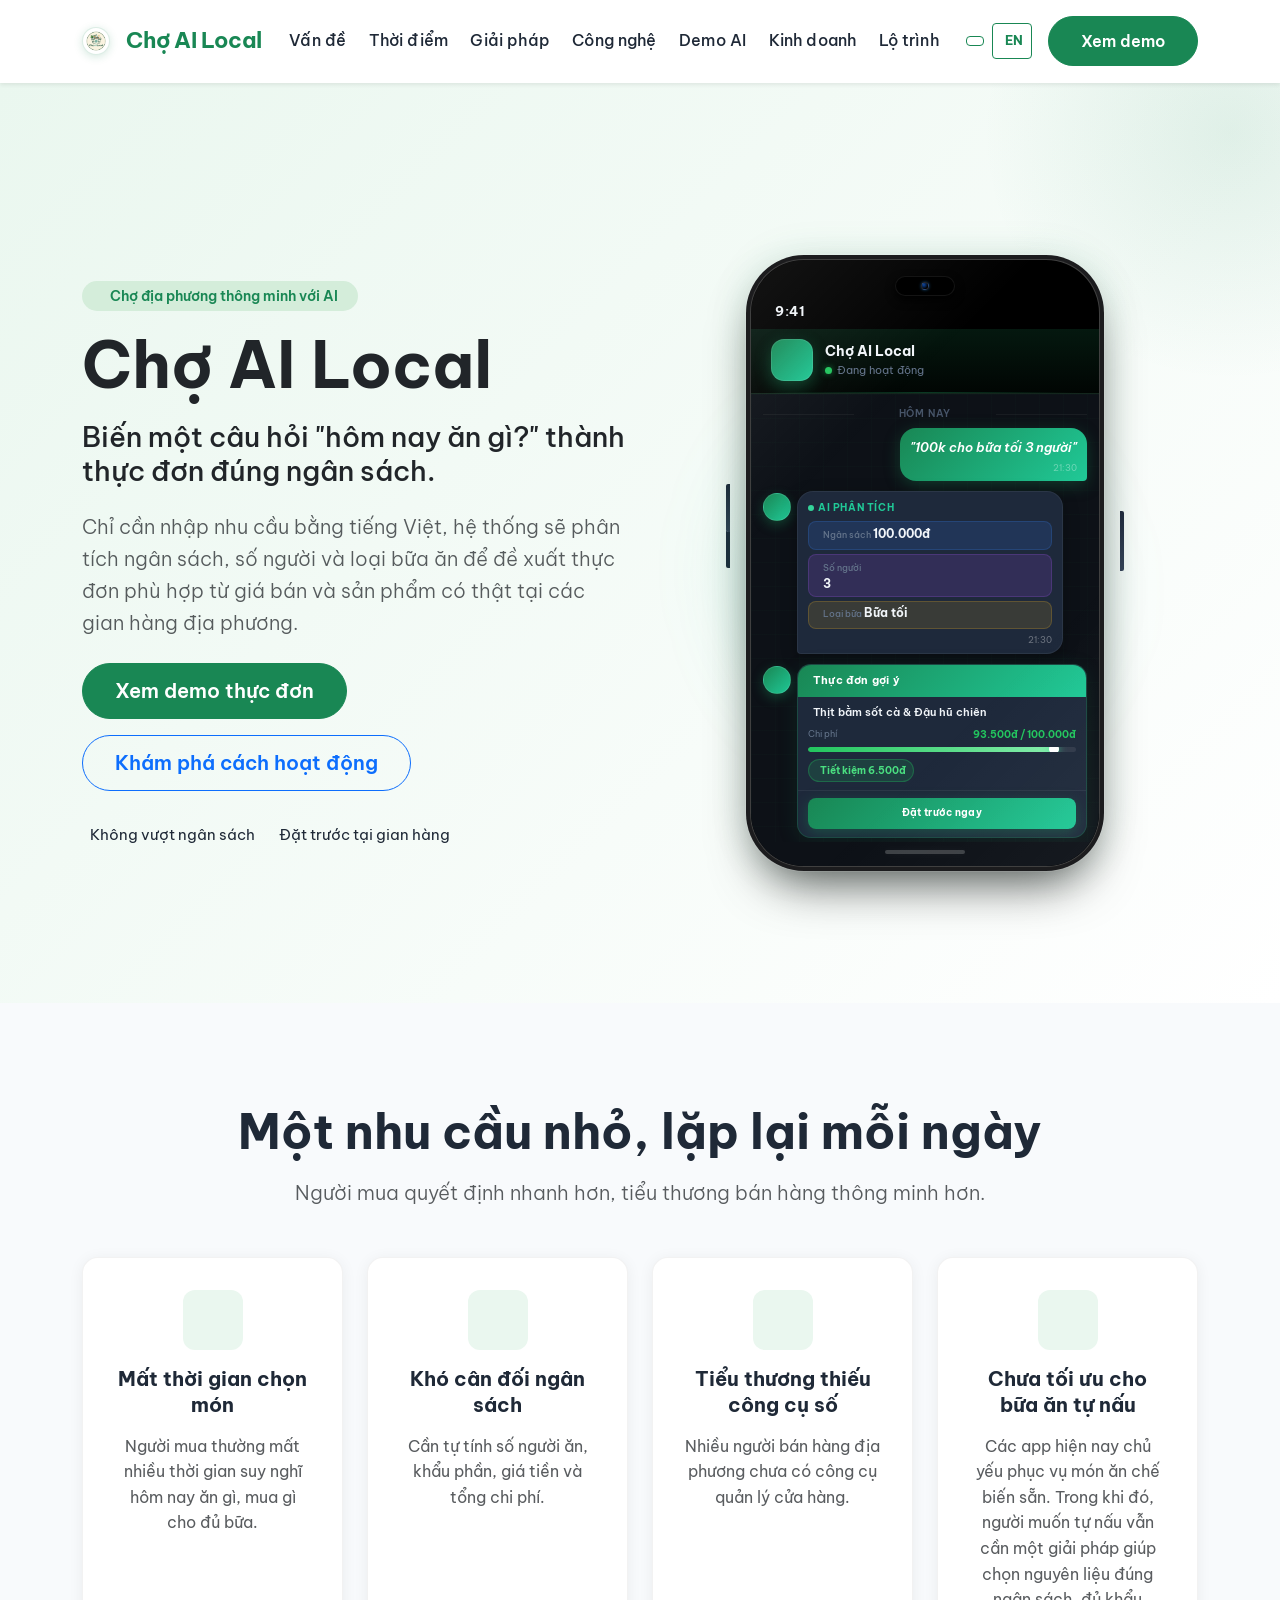
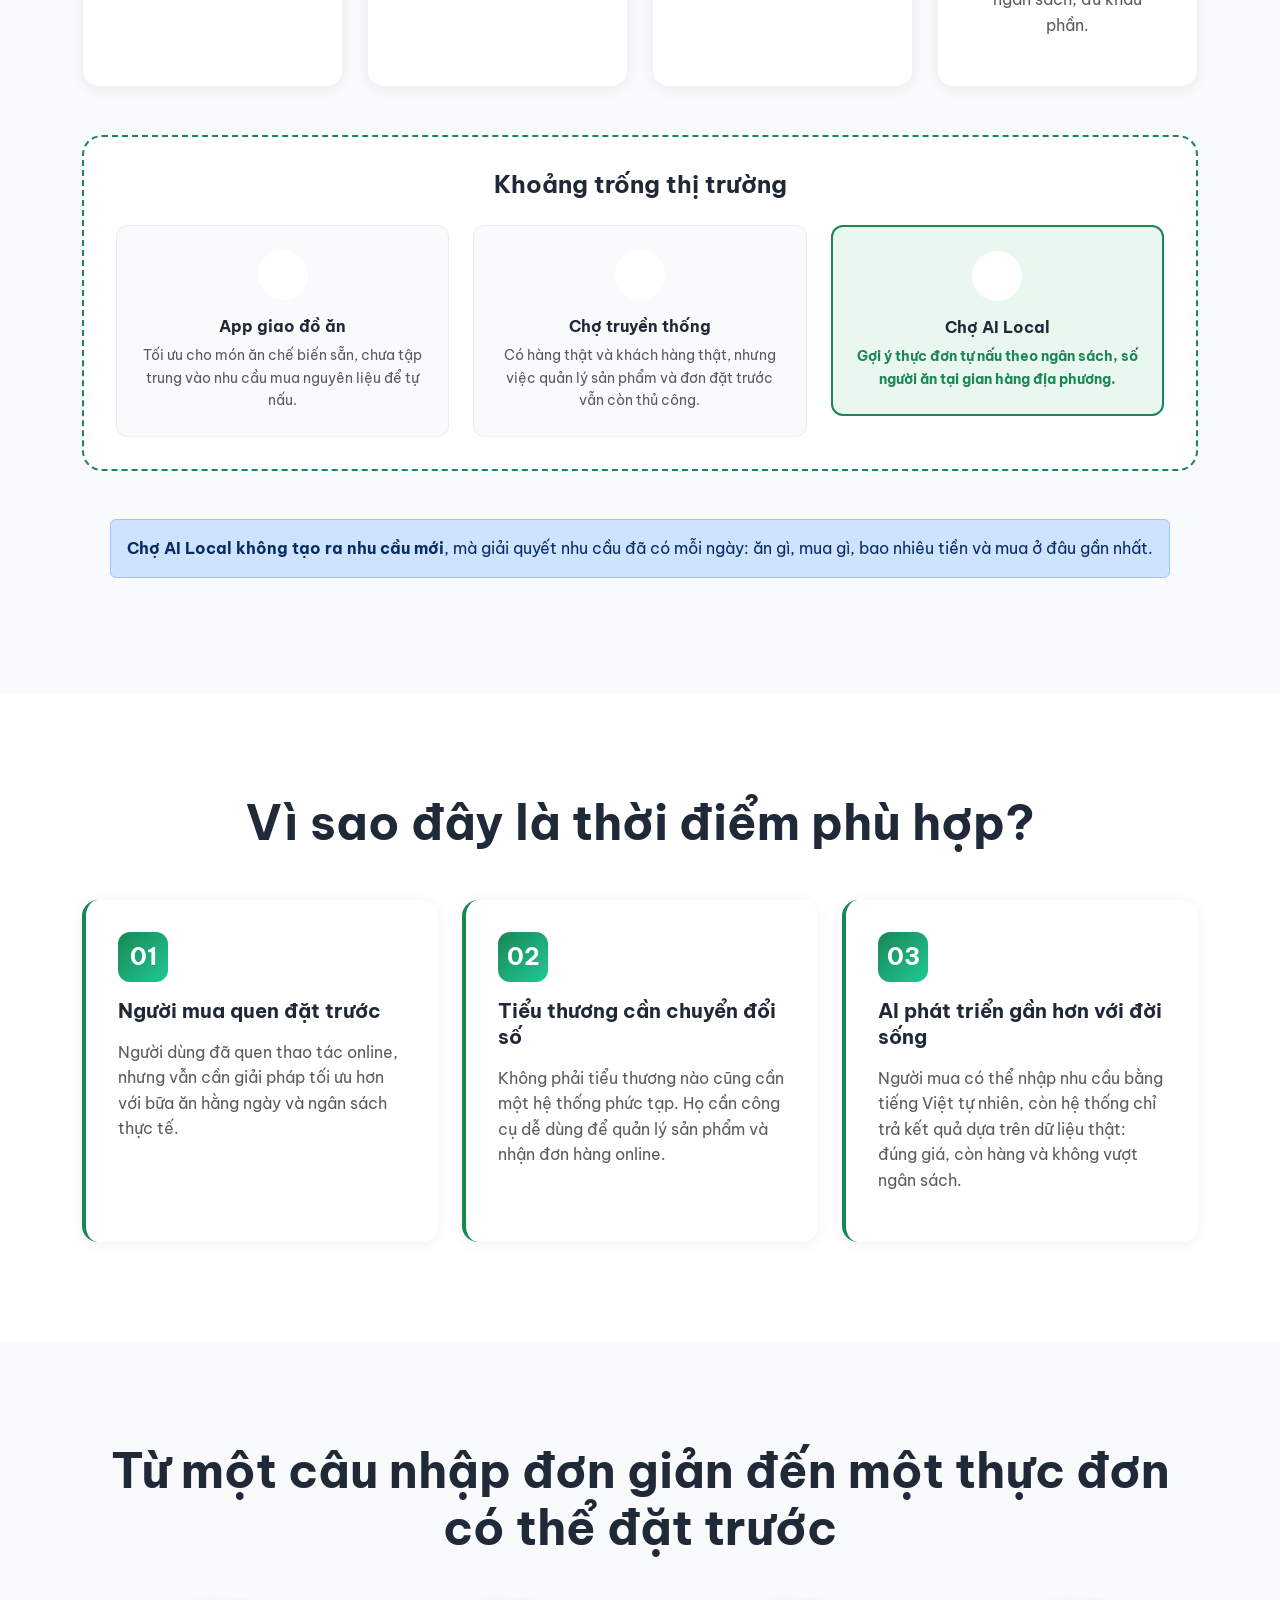
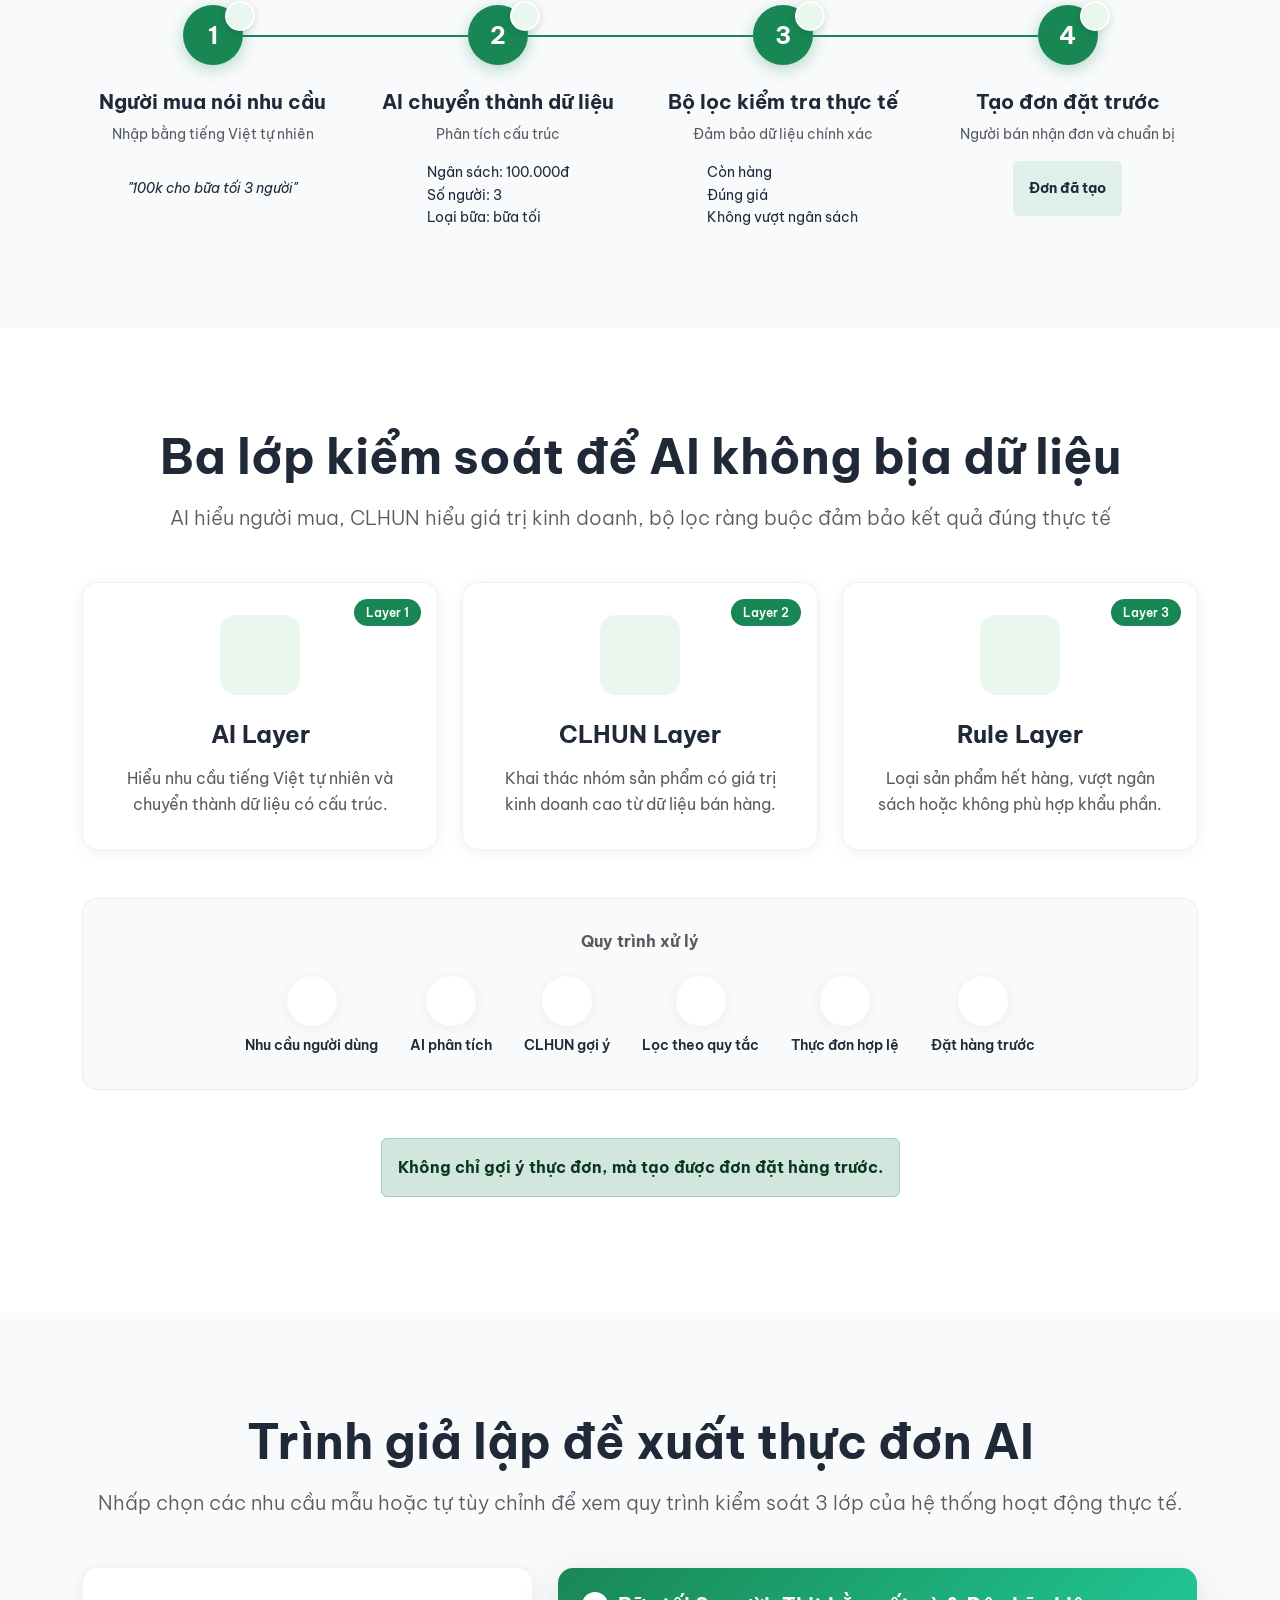
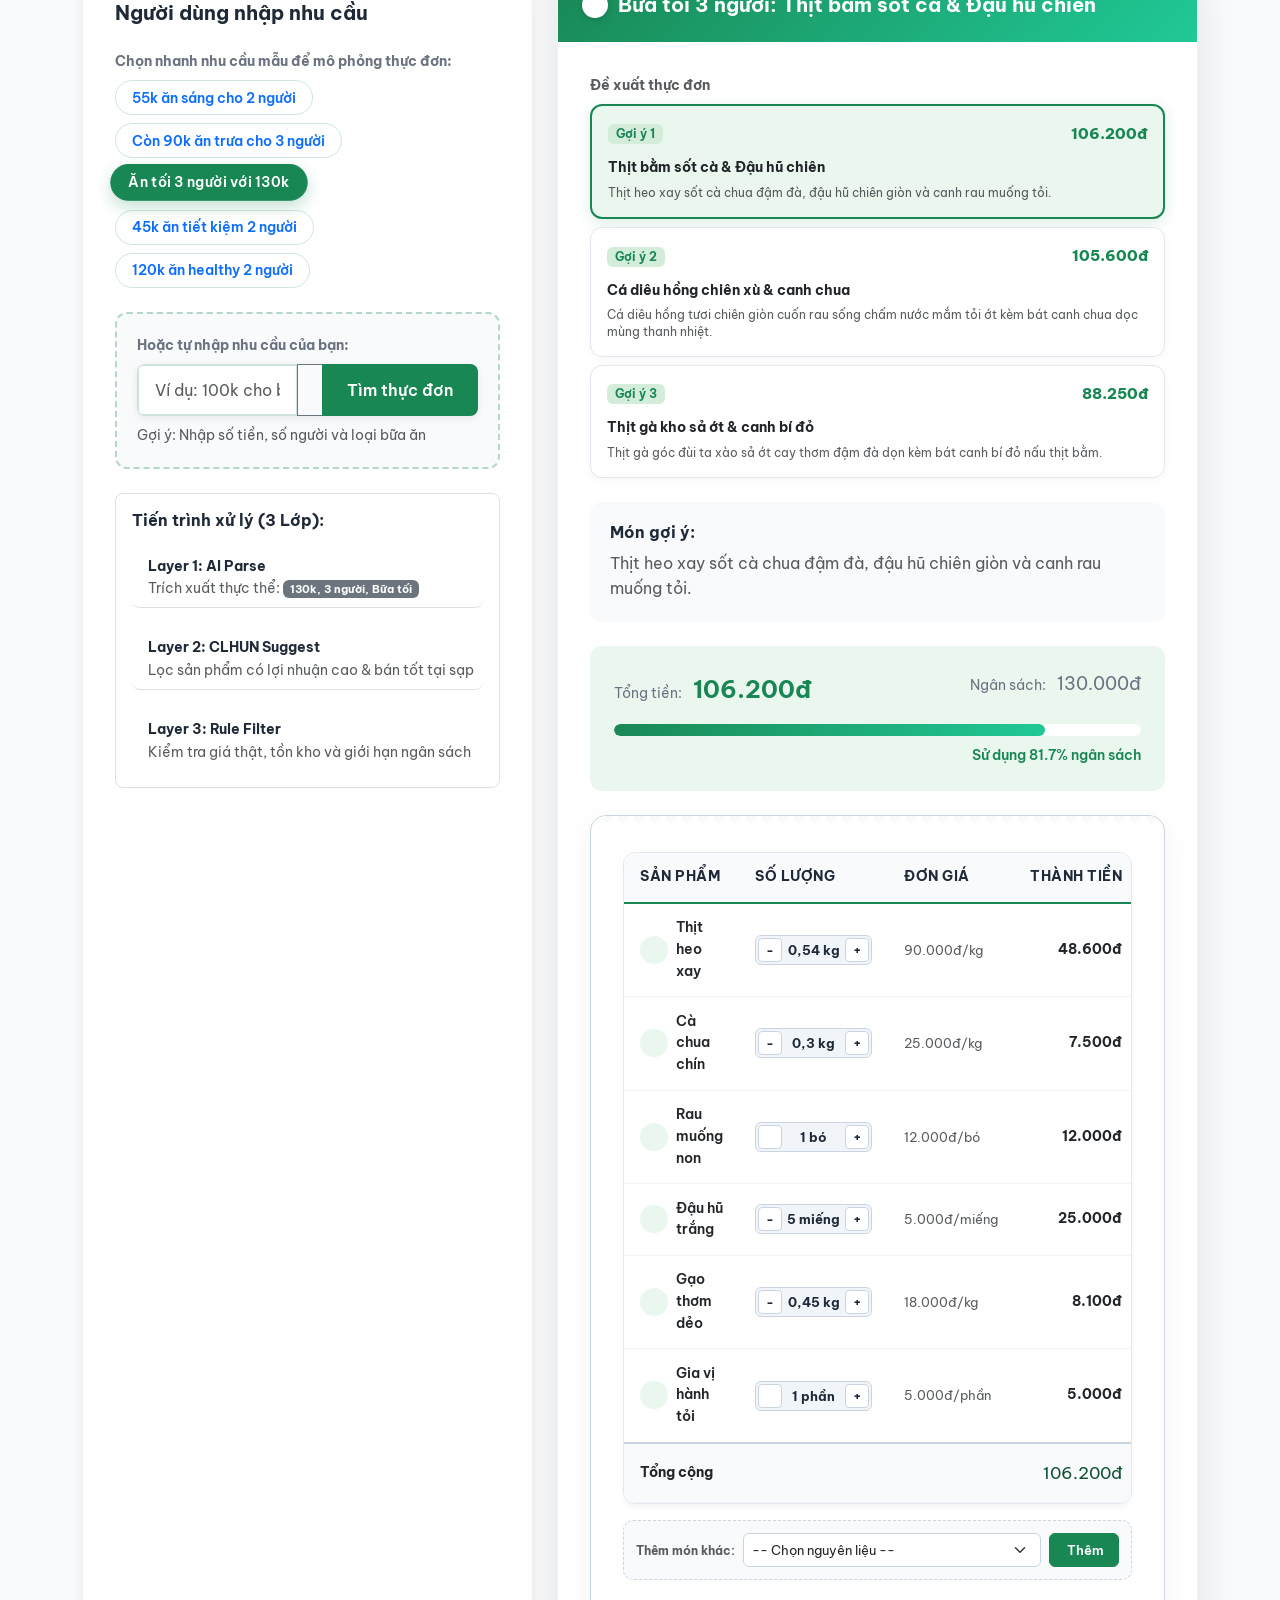
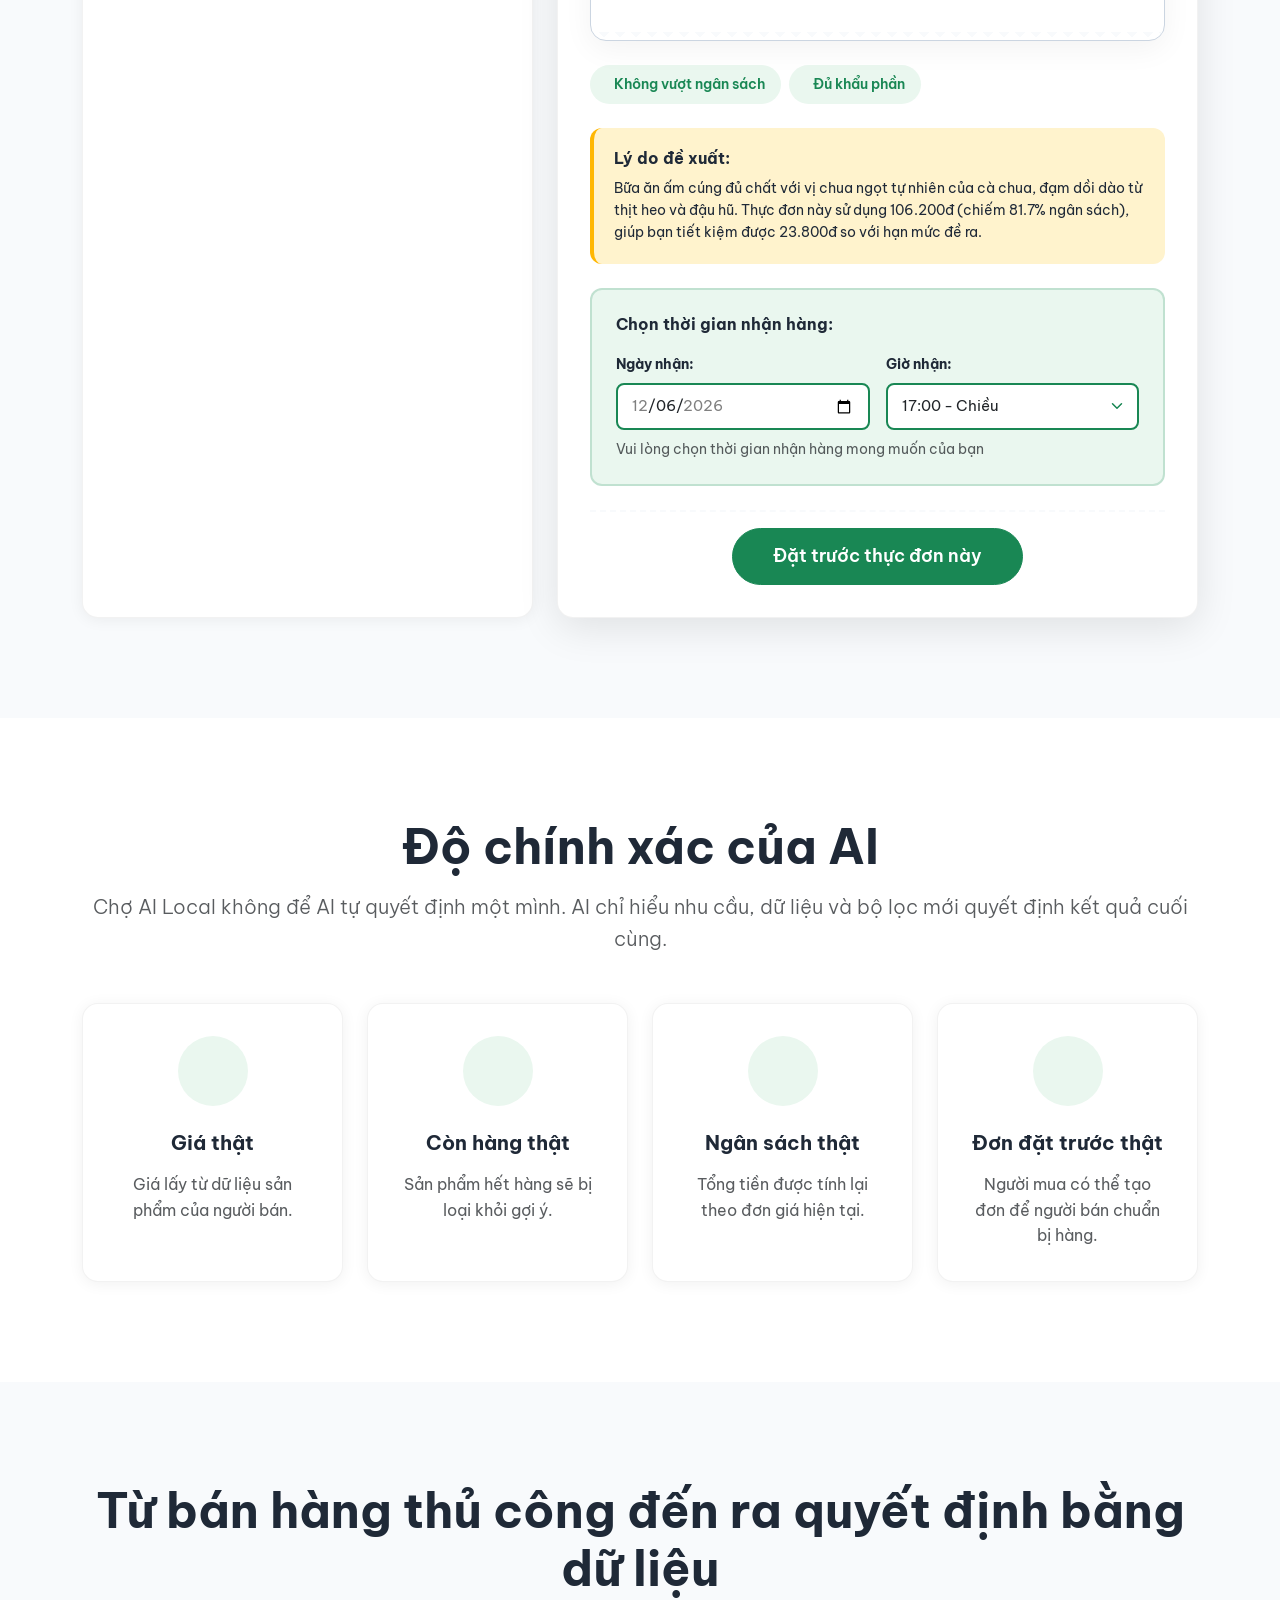
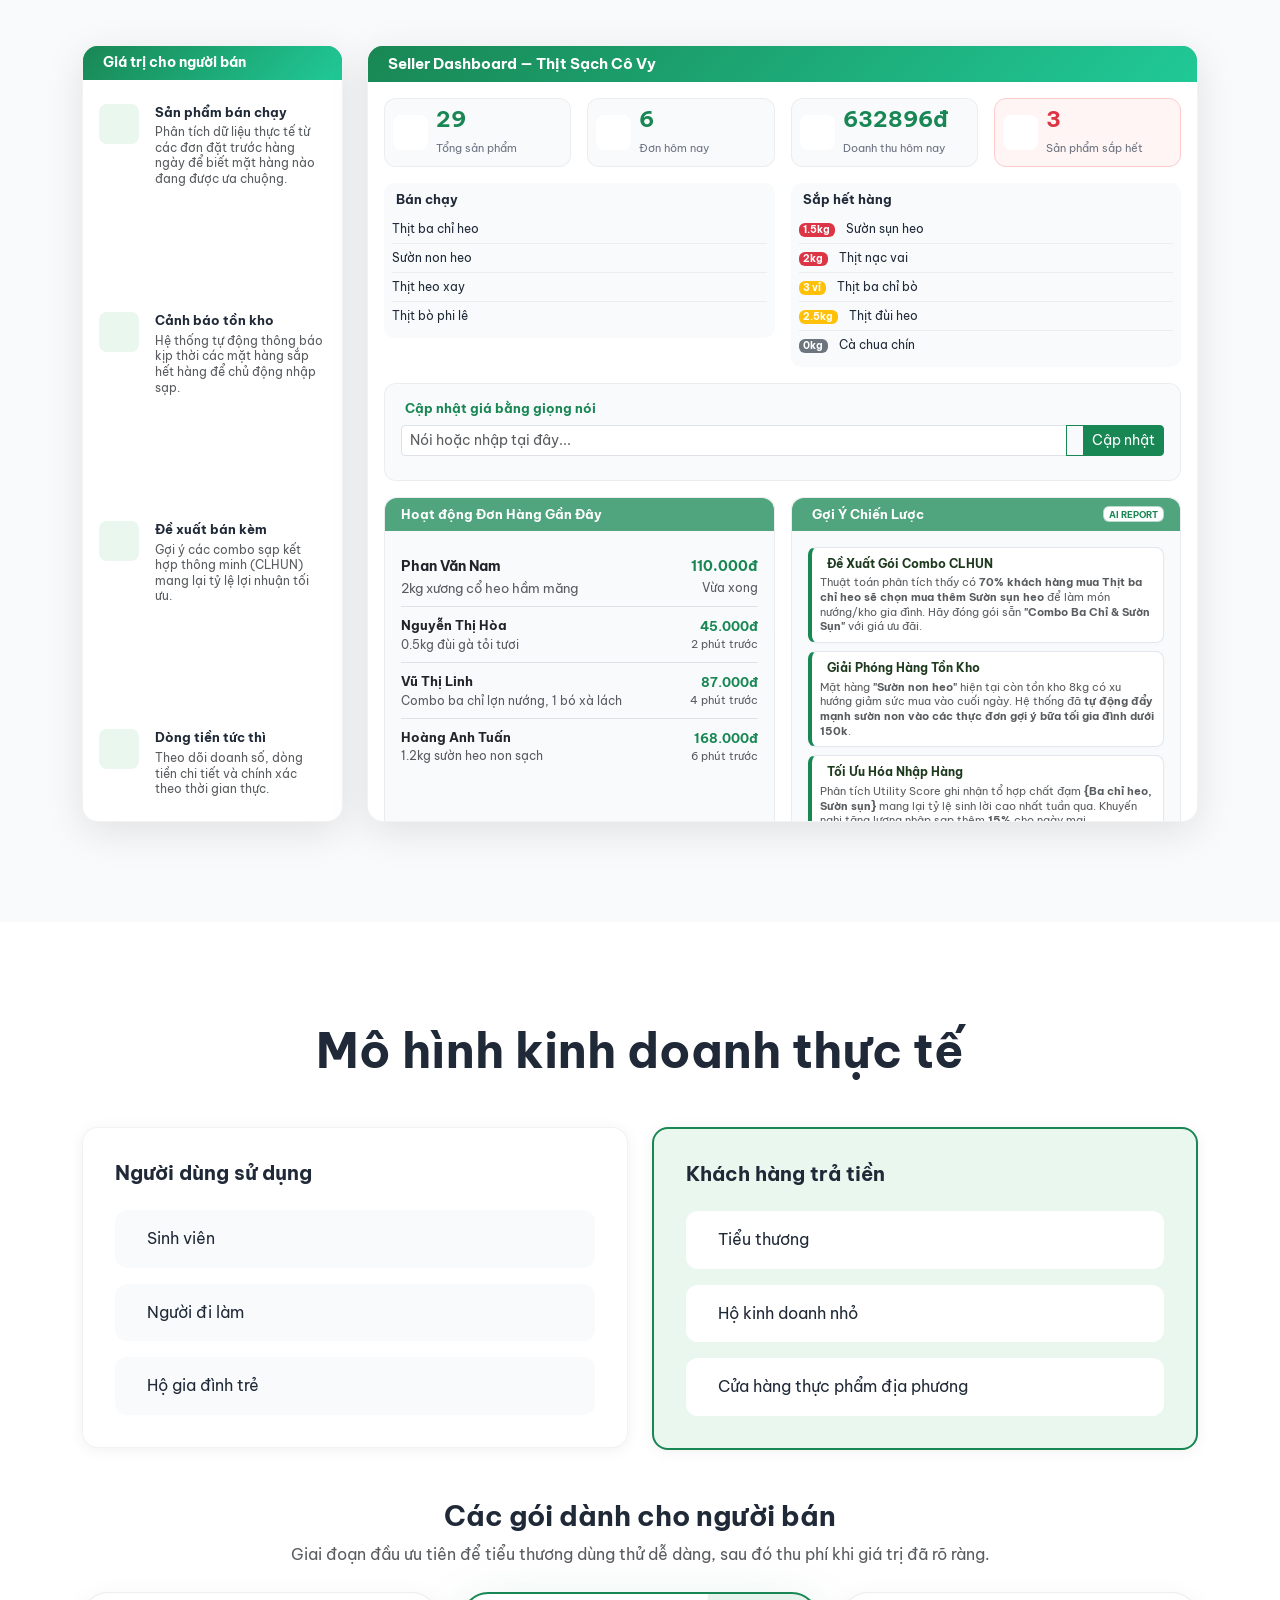
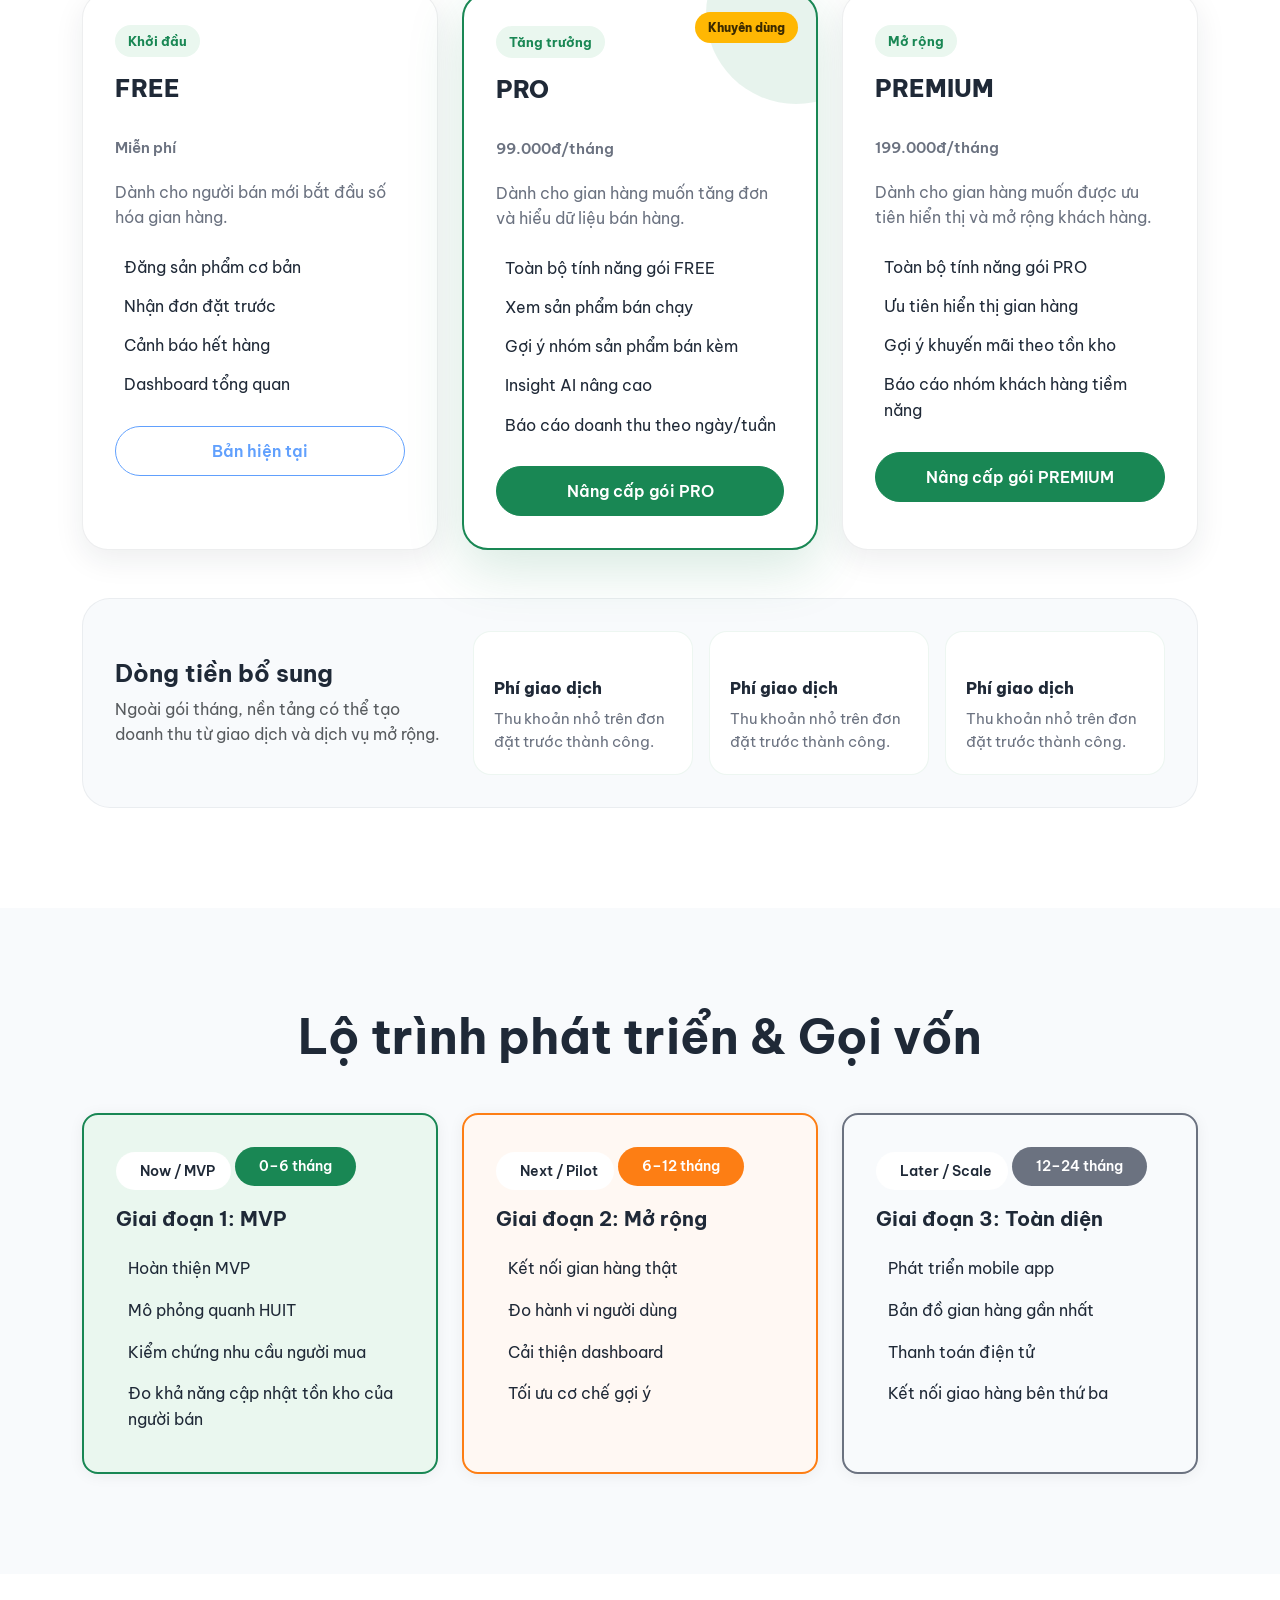
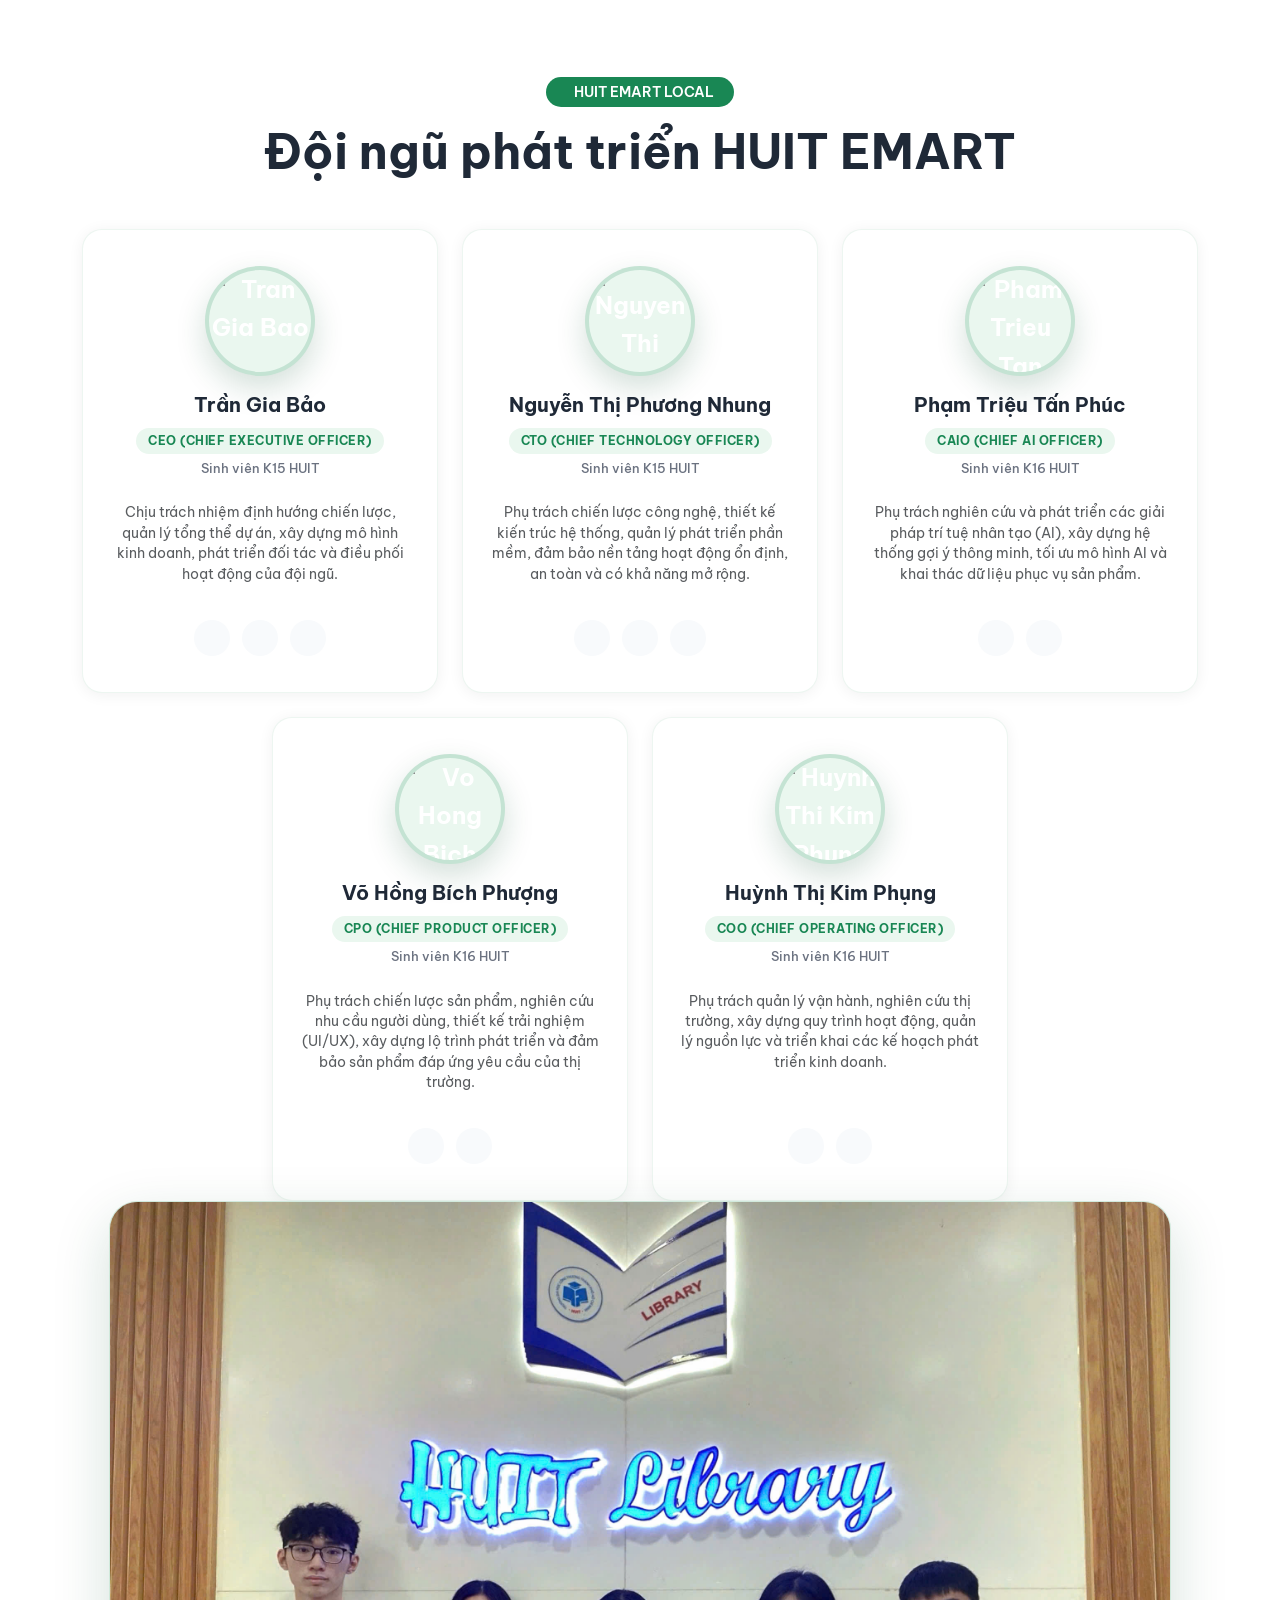
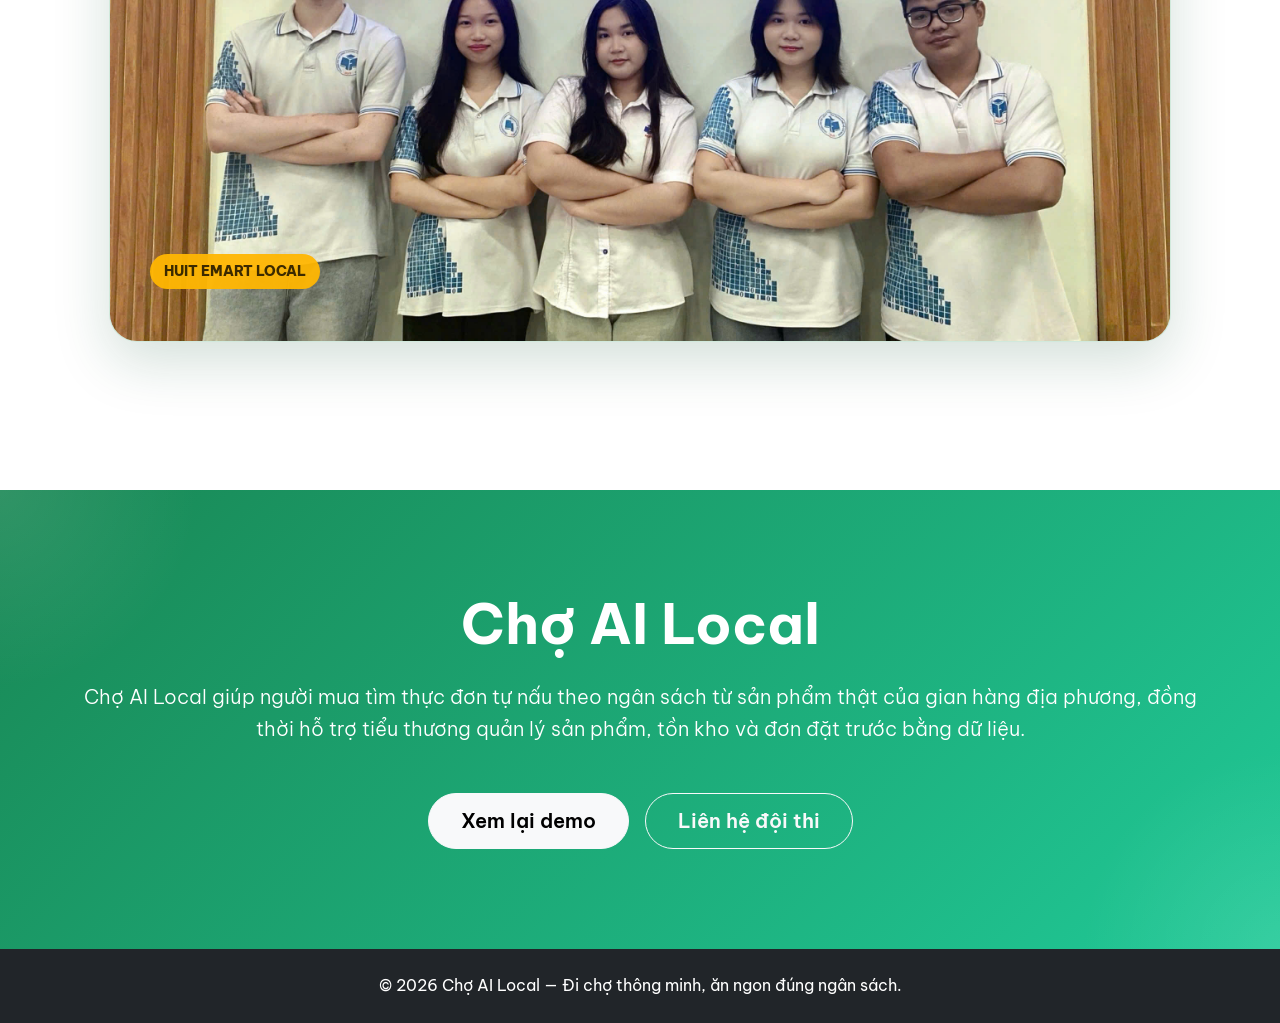
==== commit 2702db75: "update" ====
--- a/index.html
+++ b/index.html
@@ -200,8 +200,8 @@
                     <span class="lang-en">AI Local Market</span>
                     <div class="phone-app-subtitle">
                       <span class="online-dot"></span>
-                      <span class="lang-vi">AI đang hoạt động</span>
-                      <span class="lang-en">AI is active</span>
+                      <span class="lang-vi">Đang hoạt động</span>
+                      <span class="lang-en">Is active</span>
                     </div>
                   </div>
                 </div>
--- a/css/style.css
+++ b/css/style.css
@@ -398,146 +398,691 @@
   display: inline-flex;
   align-items: center;
   justify-content: center;
-}
-
+  padding: 24px 32px;
+  /* 3D tilt on hover */
+  perspective: 1000px;
+}
+
+
+
+/* Multi-layer ambient glow */
 .phone-ambient-glow {
   position: absolute;
-  width: 280px;
-  height: 280px;
-  background: radial-gradient(circle, rgba(25, 135, 84, 0.25) 0%, transparent 70%);
+  width: 380px;
+  height: 380px;
   border-radius: 50%;
   top: 50%;
   left: 50%;
   transform: translate(-50%, -50%);
-  filter: blur(30px);
   pointer-events: none;
-  animation: phoneGlowPulse 3s ease-in-out infinite;
+  background: radial-gradient(circle at 40% 60%, rgba(25, 135, 84, 0.3) 0%, rgba(32, 201, 151, 0.15) 40%, transparent 70%);
+  filter: blur(40px);
+  animation: phoneGlowPulse 4s ease-in-out infinite;
+}
+
+.phone-ambient-glow::after {
+  content: "";
+  position: absolute;
+  inset: 20px;
+  border-radius: 50%;
+  background: radial-gradient(circle, rgba(96, 165, 250, 0.12) 0%, transparent 70%);
+  filter: blur(20px);
+  animation: phoneGlowPulse 4s ease-in-out infinite reverse;
 }
 
 @keyframes phoneGlowPulse {
-  0%, 100% { opacity: 0.7; transform: translate(-50%, -50%) scale(1); }
-  50% { opacity: 1; transform: translate(-50%, -50%) scale(1.1); }
-}
-
+  0%, 100% { opacity: 0.6; transform: translate(-50%, -50%) scale(0.95); }
+  50%       { opacity: 1;   transform: translate(-50%, -50%) scale(1.05); }
+}
+
+/* Side volume buttons */
+.phone-mockup-wrapper::before {
+  content: "";
+  position: absolute;
+  left: 8px;
+  top: 38%;
+  width: 4px;
+  height: 48px;
+  background: linear-gradient(180deg, #1e293b, #334155);
+  border-radius: 2px 0 0 2px;
+  box-shadow: 0 20px 0 #1e293b, 0 36px 0 #1e293b;
+}
+
+.phone-mockup-wrapper::after {
+  content: "";
+  position: absolute;
+  right: 8px;
+  top: 42%;
+  width: 4px;
+  height: 60px;
+  background: linear-gradient(180deg, #1e293b, #334155);
+  border-radius: 0 2px 2px 0;
+}
+
+/* Main Phone Frame (iPhone 17 concept with ultra-slim bezels & polished titanium edges) */
 .phone-frame {
-  width: 280px;
-  background: #0d1117;
-  border-radius: 44px;
-  border: 2.5px solid rgba(255, 255, 255, 0.12);
+  width: 350px;
+  background: #000;
+  border-radius: 54px;
+  /* Multi-layered titanium edge simulation */
+  border: 1px solid rgba(255, 255, 255, 0.25);
   box-shadow:
-    0 0 0 1px rgba(0,0,0,0.6),
-    0 30px 80px rgba(0, 0, 0, 0.5),
+    0 0 0 4px #1c1c1e, /* Titanium frame outer border */
+    0 0 0 5px rgba(255, 255, 255, 0.1), /* Metallic highlight edge */
+    0 25px 50px -12px rgba(0, 0, 0, 0.7),
     0 0 40px rgba(25, 135, 84, 0.15),
-    inset 0 1px 0 rgba(255,255,255,0.08);
+    inset 0 0 0 3px #000; /* Screen bezel */
   overflow: hidden;
   position: relative;
   flex-shrink: 0;
-}
-
-/* Notch */
+  transform-style: preserve-3d;
+  transition: transform 0.4s cubic-bezier(0.34, 1.56, 0.64, 1), box-shadow 0.4s ease;
+}
+
+
+
+/* Glass edge highlight */
+.phone-frame::before {
+  content: "";
+  position: absolute;
+  inset: 0;
+  border-radius: 54px;
+  background: linear-gradient(135deg,
+    rgba(255,255,255,0.08) 0%,
+    transparent 30%,
+    transparent 70%,
+    rgba(255,255,255,0.04) 100%);
+  pointer-events: none;
+  z-index: 10;
+}
+
+/* iPhone 17 micro Dynamic Island */
 .phone-notch {
   display: flex;
   justify-content: center;
-  padding-top: 10px;
+  padding-top: 16px;
+  z-index: 11;
+  position: relative;
 }
 
 .phone-notch-inner {
-  background: #0d1117;
+  background: #000;
   border-radius: 20px;
-  padding: 6px 14px;
-  display: flex;
-  align-items: center;
+  padding: 3px 12px;
+  display: flex;
+  align-items: center;
+  justify-content: center;
   gap: 6px;
-  border: 1px solid rgba(255,255,255,0.06);
+  border: 1px solid rgba(255,255,255,0.08);
+  box-shadow: 0 4px 10px rgba(0,0,0,0.9);
+  height: 20px;
+  min-width: 60px;
 }
 
 .phone-camera {
+  width: 8px;
+  height: 8px;
+  background: radial-gradient(circle at 30% 30%, #0d47a1 0%, #000000 70%);
+  border-radius: 50%;
+  border: 1px solid rgba(255,255,255,0.15);
+  box-shadow: 0 0 3px rgba(33, 150, 243, 0.5);
+}
+
+/* Status Bar */
+.phone-status-bar {
+  display: flex;
+  justify-content: space-between;
+  align-items: center;
+  padding: 5px 24px 7px;
+  color: #cbd5e1;
+}
+
+.phone-time {
+  font-size: 0.82rem;
+  font-weight: 700;
+  letter-spacing: 0.5px;
+  color: #f1f5f9;
+}
+
+.phone-status-icons {
+  display: flex;
+  gap: 4px;
+  align-items: center;
+  font-size: 0.75rem;
+  color: #94a3b8;
+}
+
+/* App Header */
+.phone-app-header {
+  display: flex;
+  align-items: center;
+  gap: 12px;
+  padding: 10px 20px 12px;
+  background: linear-gradient(180deg, rgba(25,135,84,0.18) 0%, rgba(25,135,84,0.04) 100%);
+  border-bottom: 1px solid rgba(255,255,255,0.06);
+  position: relative;
+}
+
+.phone-app-header::after {
+  content: "";
+  position: absolute;
+  bottom: 0;
+  left: 20px;
+  right: 20px;
+  height: 1px;
+  background: linear-gradient(90deg, transparent, rgba(25,135,84,0.4), transparent);
+}
+
+.phone-app-icon {
+  width: 42px;
+  height: 42px;
+  background: var(--green-gradient);
+  border-radius: 13px;
+  display: flex;
+  align-items: center;
+  justify-content: center;
+  font-size: 1.25rem;
+  color: #fff;
+  flex-shrink: 0;
+  box-shadow:
+    0 6px 16px rgba(25, 135, 84, 0.45),
+    0 0 0 1px rgba(255,255,255,0.1) inset;
+}
+
+.phone-app-title {
+  display: flex;
+  flex-direction: column;
+  font-weight: 700;
+  font-size: 0.88rem;
+  color: #f1f5f9;
+  line-height: 1.25;
+  flex: 1;
+}
+
+.phone-app-subtitle {
+  display: flex;
+  align-items: center;
+  gap: 5px;
+  font-size: 0.7rem;
+  font-weight: 400;
+  color: #64748b;
+  margin-top: 2px;
+}
+
+.online-dot {
+  width: 7px;
+  height: 7px;
+  background: #22c55e;
+  border-radius: 50%;
+  flex-shrink: 0;
+  animation: onlinePulse 2s ease infinite;
+  box-shadow: 0 0 6px rgba(34,197,94,0.6);
+}
+
+@keyframes onlinePulse {
+  0%, 100% { box-shadow: 0 0 0 0 rgba(34, 197, 94, 0.6); }
+  50%       { box-shadow: 0 0 0 5px rgba(34, 197, 94, 0); }
+}
+
+/* Chat Screen */
+.phone-screen {
+  padding: 14px 14px 6px;
+  display: flex;
+  flex-direction: column;
+  gap: 12px;
+  background: linear-gradient(180deg, #0d1117 0%, #0f1a12 100%);
+  min-height: 440px;
+  overflow: hidden;
+  position: relative;
+}
+
+/* subtle grid bg */
+.phone-screen::before {
+  content: "";
+  position: absolute;
+  inset: 0;
+  background-image:
+    linear-gradient(rgba(25,135,84,0.03) 1px, transparent 1px),
+    linear-gradient(90deg, rgba(25,135,84,0.03) 1px, transparent 1px);
+  background-size: 24px 24px;
+  pointer-events: none;
+}
+
+.chat-date-divider {
+  text-align: center;
+  font-size: 0.65rem;
+  color: #334155;
+  font-weight: 600;
+  text-transform: uppercase;
+  letter-spacing: 1px;
+  margin-bottom: 4px;
+  position: relative;
+}
+
+.chat-date-divider::before,
+.chat-date-divider::after {
+  content: "";
+  position: absolute;
+  top: 50%;
+  width: 28%;
+  height: 1px;
+  background: rgba(255,255,255,0.05);
+}
+.chat-date-divider::before { left: 0; }
+.chat-date-divider::after  { right: 0; }
+
+.chat-row {
+  display: flex;
+  gap: 8px;
+  position: relative;
+}
+
+.user-row {
+  justify-content: flex-end;
+}
+
+.ai-row {
+  justify-content: flex-start;
+  align-items: flex-start;
+}
+
+/* AI Avatar */
+.ai-avatar {
+  width: 32px;
+  height: 32px;
+  background: linear-gradient(135deg, #198754 0%, #20c997 100%);
+  border-radius: 50%;
+  display: flex;
+  align-items: center;
+  justify-content: center;
+  font-size: 0.85rem;
+  color: #fff;
+  flex-shrink: 0;
+  margin-top: 2px;
+  box-shadow: 0 4px 12px rgba(25,135,84,0.4);
+  border: 1.5px solid rgba(255,255,255,0.1);
+}
+
+/* Chat Bubbles */
+.chat-bubble {
+  max-width: 85%;
+  border-radius: 18px;
+  padding: 10px 12px 7px;
+  position: relative;
+  font-size: 0.8rem;
+}
+
+.user-bubble {
+  background: linear-gradient(135deg, #198754 0%, #20c997 100%);
+  color: #fff;
+  border-bottom-right-radius: 5px;
+  box-shadow: 0 4px 16px rgba(25,135,84,0.35);
+}
+
+.user-bubble p {
+  margin: 0;
+  font-weight: 600;
+  font-style: italic;
+  line-height: 1.5;
+  font-size: 0.82rem;
+}
+
+.user-bubble .bubble-icon {
+  font-size: 0.95rem;
+  opacity: 0.75;
+  margin-bottom: 3px;
+  display: block;
+}
+
+.ai-bubble {
+  background: linear-gradient(135deg, #1e293b 0%, #172033 100%);
+  color: #e2e8f0;
+  border: 1px solid rgba(255,255,255,0.07);
+  border-bottom-left-radius: 5px;
+  flex: 1;
+  box-shadow: 0 4px 16px rgba(0,0,0,0.3);
+}
+
+.ai-bubble-label {
+  font-size: 0.65rem;
+  font-weight: 700;
+  color: #34d399;
+  text-transform: uppercase;
+  letter-spacing: 0.8px;
+  margin-bottom: 8px;
+  display: flex;
+  align-items: center;
+  gap: 4px;
+}
+
+.ai-bubble-label::before {
+  content: "";
+  display: inline-block;
+  width: 6px;
+  height: 6px;
+  background: #34d399;
+  border-radius: 50%;
+  animation: onlinePulse 1.5s ease infinite;
+}
+
+.bubble-time {
+  display: block;
+  font-size: 0.6rem;
+  color: rgba(255,255,255,0.25);
+  text-align: right;
+  margin-top: 5px;
+}
+
+/* AI Parsed Chips */
+.ai-parsed-chips {
+  display: flex;
+  flex-direction: column;
+  gap: 5px;
+}
+
+.ai-chip {
+  display: flex;
+  align-items: center;
+  gap: 8px;
+  padding: 6px 10px;
+  border-radius: 10px;
+  font-size: 0.72rem;
+  transition: transform 0.2s ease;
+}
+
+.ai-chip:hover {
+  transform: translateX(3px);
+}
+
+.ai-chip i {
+  font-size: 1rem;
+  flex-shrink: 0;
+}
+
+.chip-label {
+  font-size: 0.62rem;
+  color: #64748b;
+  font-weight: 500;
+  line-height: 1;
+}
+
+.chip-value {
+  font-size: 0.8rem;
+  font-weight: 700;
+  color: #f1f5f9;
+  line-height: 1.3;
+}
+
+.chip-budget {
+  background: rgba(59, 130, 246, 0.15);
+  border: 1px solid rgba(59, 130, 246, 0.25);
+}
+.chip-budget i { color: #60a5fa; }
+
+.chip-people {
+  background: rgba(168, 85, 247, 0.15);
+  border: 1px solid rgba(168, 85, 247, 0.25);
+}
+.chip-people i { color: #c084fc; }
+
+.chip-meal {
+  background: rgba(251, 191, 36, 0.12);
+  border: 1px solid rgba(251, 191, 36, 0.25);
+}
+.chip-meal i { color: #fbbf24; }
+
+/* Phone Result Card */
+.phone-result-card {
+  background: linear-gradient(135deg, #1e293b 0%, #172033 100%);
+  border-radius: 16px;
+  border: 1px solid rgba(25, 135, 84, 0.4);
+  overflow: hidden;
+  flex: 1;
+  box-shadow:
+    0 8px 24px rgba(25, 135, 84, 0.18),
+    0 0 0 1px rgba(25,135,84,0.1) inset;
+  position: relative;
+}
+
+/* Shimmer on result card */
+.phone-result-card::before {
+  content: "";
+  position: absolute;
+  top: 0;
+  left: -100%;
+  width: 60%;
+  height: 100%;
+  background: linear-gradient(105deg, transparent 40%, rgba(255,255,255,0.04) 50%, transparent 60%);
+  animation: shimmer 3s ease infinite 1.2s;
+  pointer-events: none;
+}
+
+@keyframes shimmer {
+  0%   { left: -100%; }
+  100% { left: 200%; }
+}
+
+.result-card-header {
+  background: linear-gradient(135deg, #198754 0%, #20c997 100%);
+  color: #fff;
+  padding: 9px 14px;
+  font-size: 0.76rem;
+  font-weight: 700;
+  display: flex;
+  align-items: center;
+  gap: 6px;
+  letter-spacing: 0.2px;
+}
+
+.result-card-header i {
+  font-size: 1rem;
+}
+
+.result-card-body {
+  padding: 10px 14px;
+  display: flex;
+  flex-direction: column;
+  gap: 9px;
+}
+
+.result-dish-name {
+  display: flex;
+  align-items: flex-start;
+  gap: 7px;
+  font-size: 0.76rem;
+  font-weight: 700;
+  color: #f1f5f9;
+  line-height: 1.4;
+}
+
+.result-dish-name i {
+  color: #fbbf24;
+  font-size: 0.95rem;
+  margin-top: 1px;
+  flex-shrink: 0;
+}
+
+/* Budget Progress Bar */
+.result-budget-bar {
+  display: flex;
+  flex-direction: column;
+  gap: 5px;
+}
+
+.budget-bar-labels {
+  display: flex;
+  justify-content: space-between;
+  align-items: center;
+  font-size: 0.65rem;
+  color: #64748b;
+}
+
+.budget-bar-labels strong {
+  color: #34d399;
+  font-weight: 700;
+  font-size: 0.7rem;
+}
+
+.budget-bar-track {
+  height: 6px;
+  background: rgba(255,255,255,0.07);
+  border-radius: 99px;
+  overflow: hidden;
+  position: relative;
+}
+
+.budget-bar-fill {
+  height: 100%;
+  background: linear-gradient(90deg, #16a34a, #34d399, #86efac);
+  border-radius: 99px;
+  width: 0;
+  transition: width 1.4s cubic-bezier(0.34, 1.56, 0.64, 1);
+  position: relative;
+}
+
+.budget-bar-fill::after {
+  content: "";
+  position: absolute;
+  right: 0;
+  top: 50%;
+  transform: translateY(-50%);
   width: 10px;
   height: 10px;
-  background: #1a1a1a;
+  background: #fff;
   border-radius: 50%;
-  border: 1.5px solid rgba(255,255,255,0.1);
-  box-shadow: 0 0 0 2px rgba(25,135,84,0.3);
-}
-
-/* Status Bar */
-.phone-status-bar {
-  display: flex;
-  justify-content: space-between;
-  align-items: center;
-  padding: 4px 20px 6px;
-  color: #e2e8f0;
-}
-
-.phone-time {
-  font-size: 0.7rem;
+  box-shadow: 0 0 8px rgba(52, 211, 153, 0.8);
+  opacity: 0;
+  transition: opacity 0.3s ease 1.4s;
+}
+
+.budget-bar-fill.animated {
+  width: 93.5% !important;
+}
+
+.budget-bar-fill.animated::after {
+  opacity: 1;
+}
+
+.result-save-tag {
+  display: inline-flex;
+  align-items: center;
+  gap: 5px;
+  background: rgba(34, 197, 94, 0.12);
+  border: 1px solid rgba(34, 197, 94, 0.3);
+  color: #4ade80;
+  font-size: 0.66rem;
   font-weight: 700;
-  letter-spacing: 0.5px;
-}
-
-.phone-status-icons {
-  display: flex;
-  gap: 3px;
-  align-items: center;
-  font-size: 0.65rem;
-}
-
-/* App Header */
-.phone-app-header {
-  display: flex;
-  align-items: center;
-  gap: 10px;
-  padding: 8px 16px 10px;
-  background: linear-gradient(180deg, rgba(25,135,84,0.15) 0%, transparent 100%);
-  border-bottom: 1px solid rgba(255,255,255,0.06);
-}
-
-.phone-app-icon {
-  width: 36px;
-  height: 36px;
-  background: var(--green-gradient);
+  padding: 4px 10px;
+  border-radius: 99px;
+  width: fit-content;
+}
+
+.result-save-tag i {
+  font-size: 0.85rem;
+}
+
+.result-card-footer {
+  padding: 8px 14px 10px;
+  border-top: 1px solid rgba(255,255,255,0.06);
+}
+
+.btn-order-now {
+  width: 100%;
+  background: linear-gradient(135deg, #198754 0%, #20c997 100%);
+  color: #fff;
+  border: none;
   border-radius: 10px;
-  display: flex;
-  align-items: center;
+  padding: 9px;
+  font-size: 0.72rem;
+  font-weight: 700;
+  cursor: pointer;
+  transition: all 0.25s ease;
+  letter-spacing: 0.4px;
+  box-shadow: 0 4px 14px rgba(25, 135, 84, 0.4);
+}
+
+.btn-order-now:hover {
+  box-shadow: 0 6px 20px rgba(25, 135, 84, 0.55);
+  transform: translateY(-1px);
+}
+
+/* Phone Bottom Bar */
+.phone-bottom-bar {
+  display: flex;
   justify-content: center;
-  font-size: 1.1rem;
-  color: #fff;
-  flex-shrink: 0;
-  box-shadow: 0 4px 12px rgba(25, 135, 84, 0.4);
-}
-
-.phone-app-title {
-  display: flex;
-  flex-direction: column;
-  font-weight: 700;
-  font-size: 0.78rem;
-  color: #f1f5f9;
-  line-height: 1.2;
-}
-
-.phone-app-subtitle {
-  display: flex;
-  align-items: center;
-  gap: 4px;
-  font-size: 0.62rem;
-  font-weight: 400;
-  color: #94a3b8;
-  margin-top: 1px;
-}
-
-.online-dot {
-  width: 6px;
-  height: 6px;
-  background: #22c55e;
-  border-radius: 50%;
-  animation: onlinePulse 2s ease infinite;
-  flex-shrink: 0;
-}
-
-@keyframes onlinePulse {
-  0%, 100% { box-shadow: 0 0 0 0 rgba(34, 197, 94, 0.5); }
-  50% { box-shadow: 0 0 0 4px rgba(34, 197, 94, 0); }
-}
+  padding: 10px 0 14px;
+  background: linear-gradient(180deg, #0f1a12 0%, #0d1117 100%);
+}
+
+.phone-home-indicator {
+  width: 90px;
+  height: 5px;
+  background: rgba(255,255,255,0.18);
+  border-radius: 99px;
+  box-shadow: 0 0 8px rgba(255,255,255,0.05);
+}
+
+/* Chat Step Animations */
+.chat-step {
+  animation: chatStepIn 0.6s cubic-bezier(0.16, 1, 0.3, 1) both;
+}
+
+.chat-step-1 { animation-delay: 0.15s; }
+.chat-step-2 { animation-delay: 0.5s; }
+.chat-step-3 { animation-delay: 0.9s; }
+
+@keyframes chatStepIn {
+  from {
+    opacity: 0;
+    transform: translateY(16px) scale(0.97);
+  }
+  to {
+    opacity: 1;
+    transform: translateY(0) scale(1);
+  }
+}
+
+/* Dark mode — no extra needed, phone is already dark */
+body.dark-mode .phone-frame {
+  border-color: rgba(255,255,255,0.14);
+}
+
+/* Responsive */
+@media (max-width: 1199.98px) {
+  .phone-frame {
+    width: 310px;
+  }
+  .phone-screen {
+    min-height: 400px;
+  }
+}
+
+@media (max-width: 991.98px) {
+  .phone-frame {
+    width: 300px;
+  }
+  .phone-screen {
+    min-height: 380px;
+  }
+  /* hide side button pseudo on mobile */
+  .phone-mockup-wrapper::before,
+  .phone-mockup-wrapper::after {
+    display: none;
+  }
+}
+
+@media (max-width: 575.98px) {
+  .phone-frame {
+    width: 270px;
+  }
+  .phone-screen {
+    min-height: 340px;
+  }
+}
+
+
+
+/* ===== Cards ===== */
 
 /* Chat Screen */
 .phone-screen {
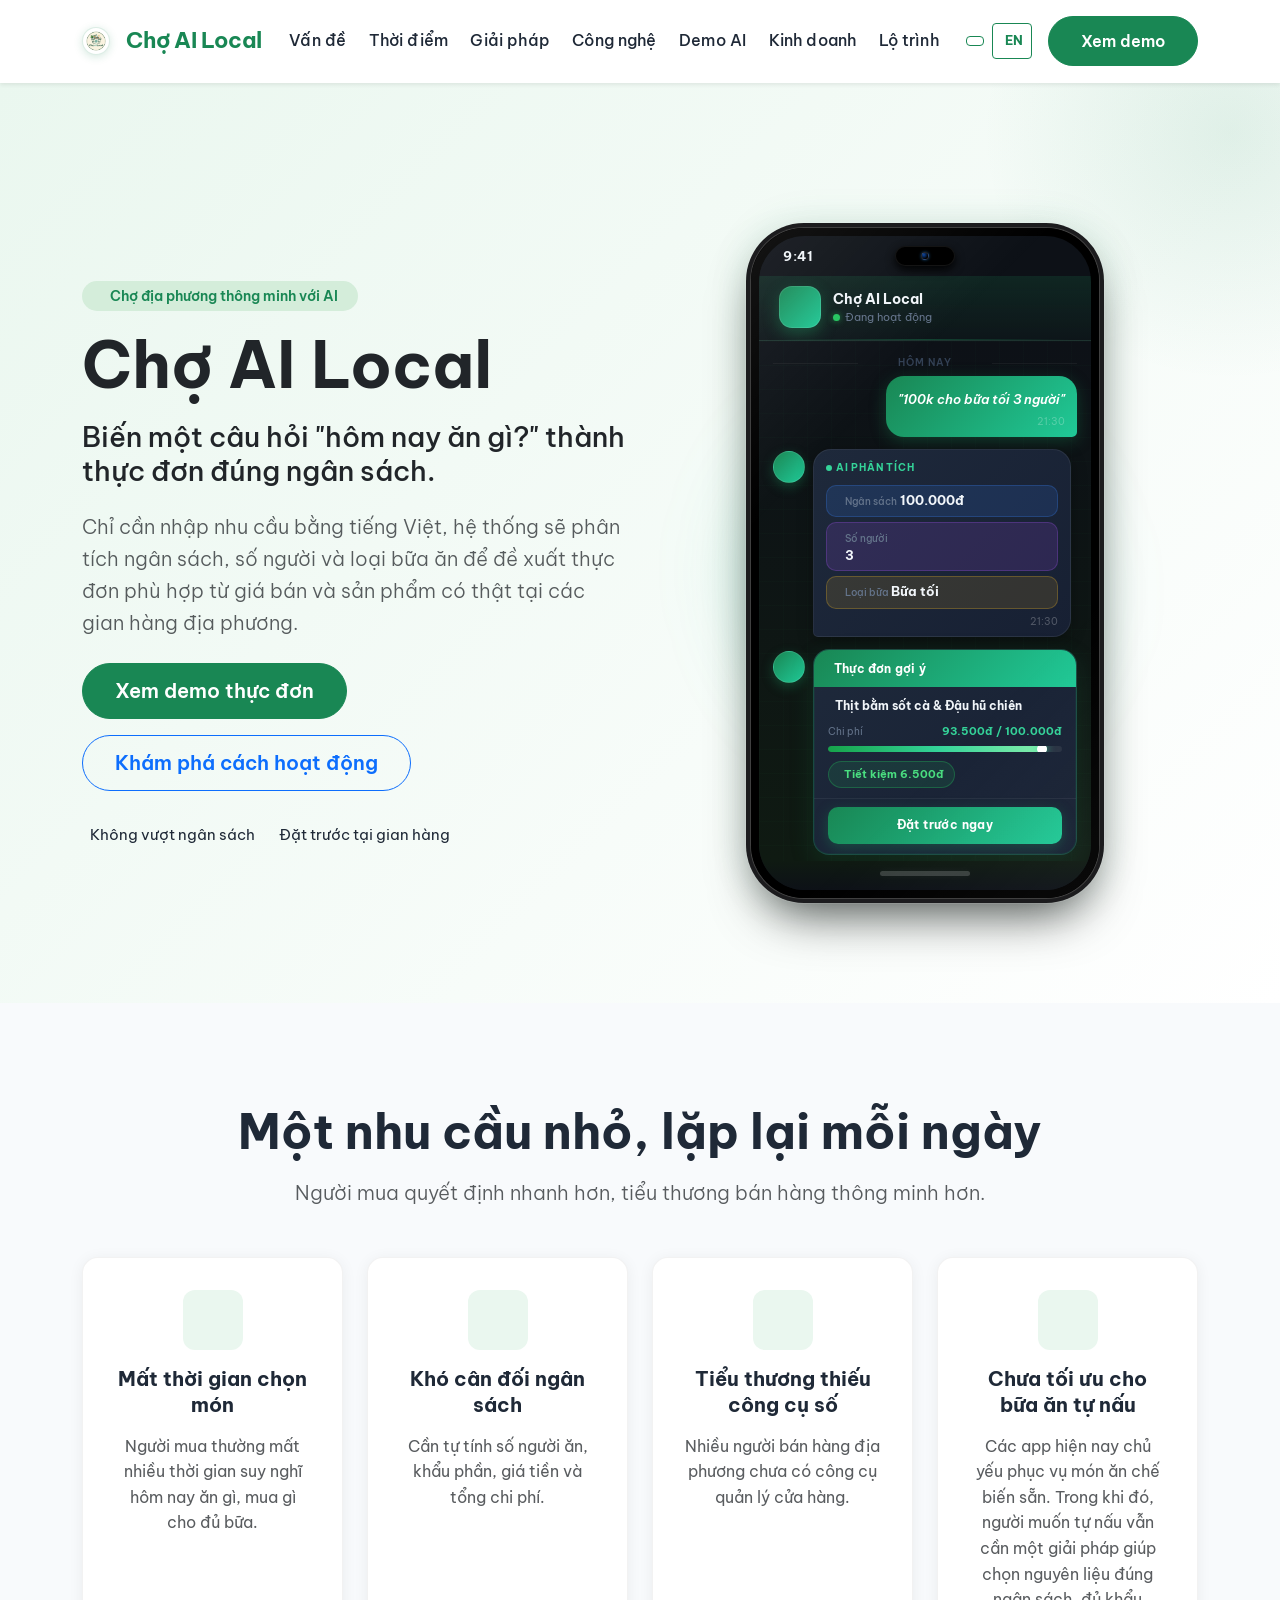
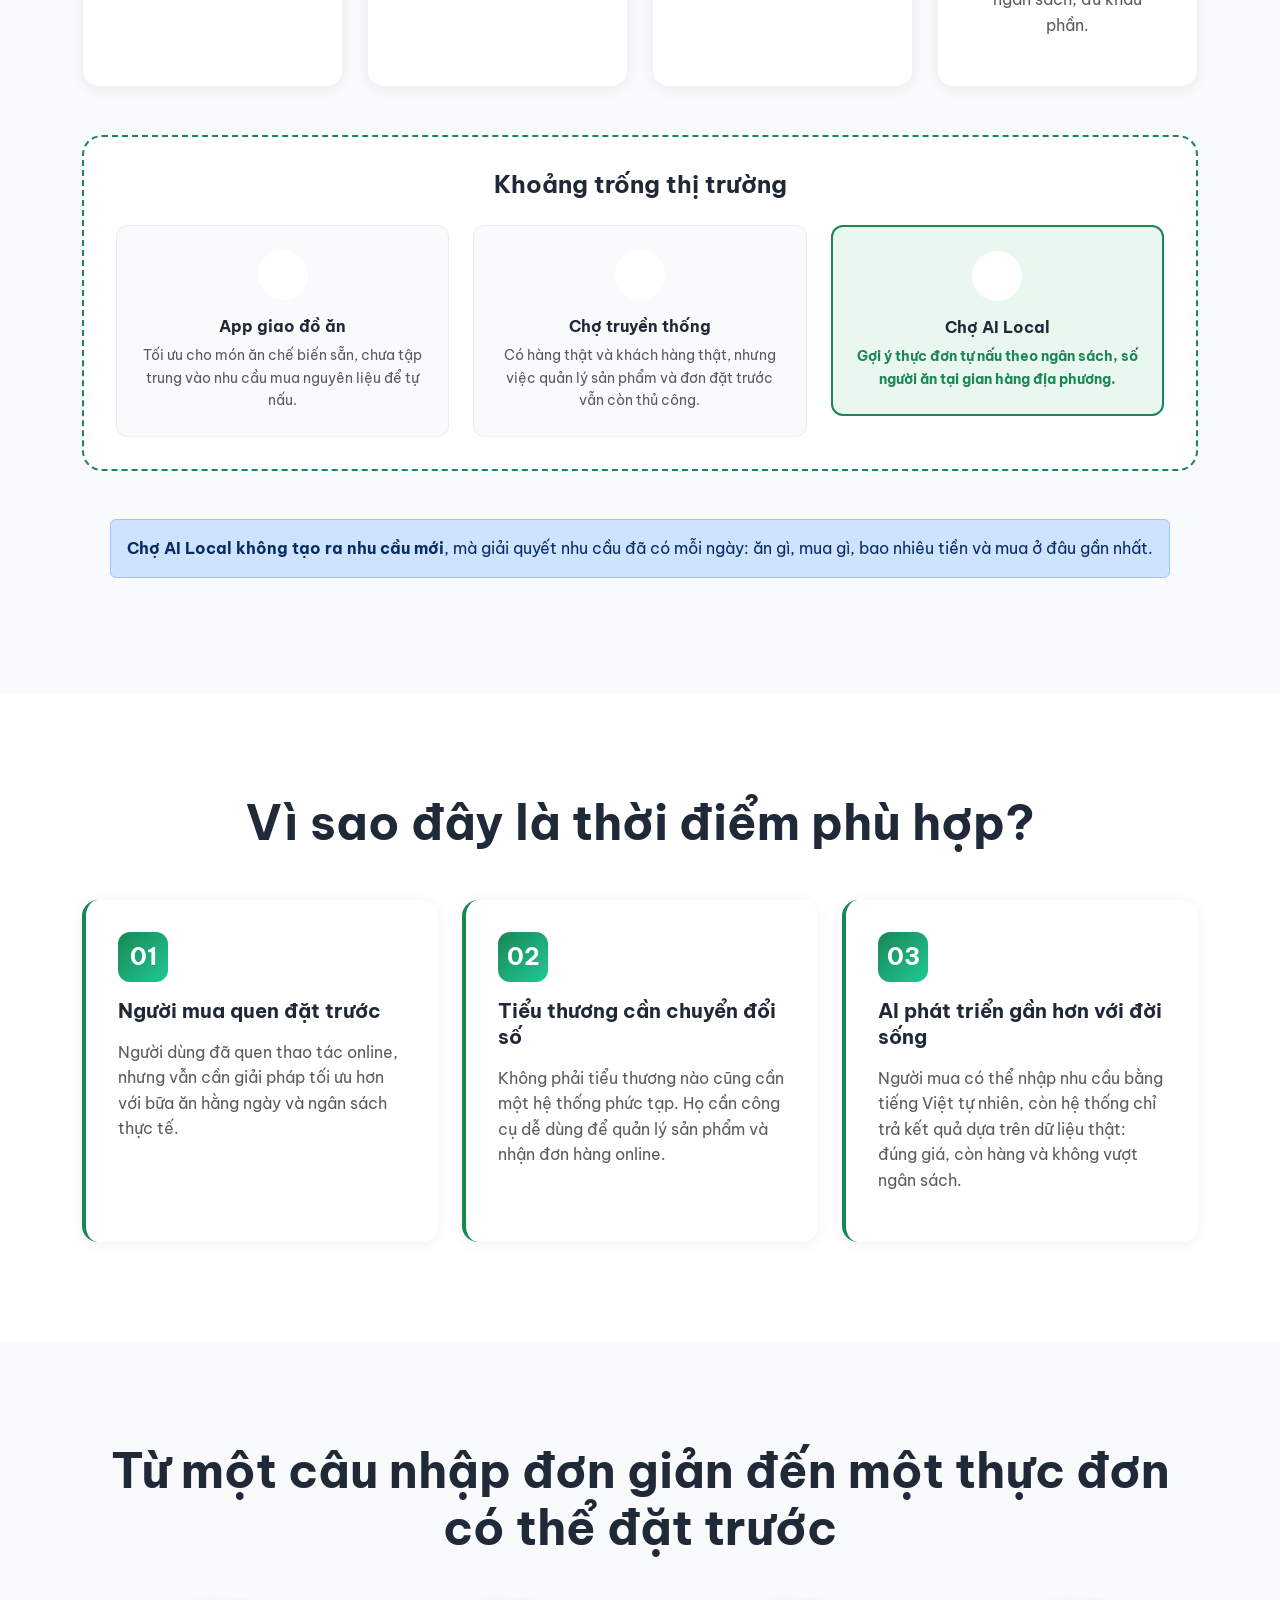
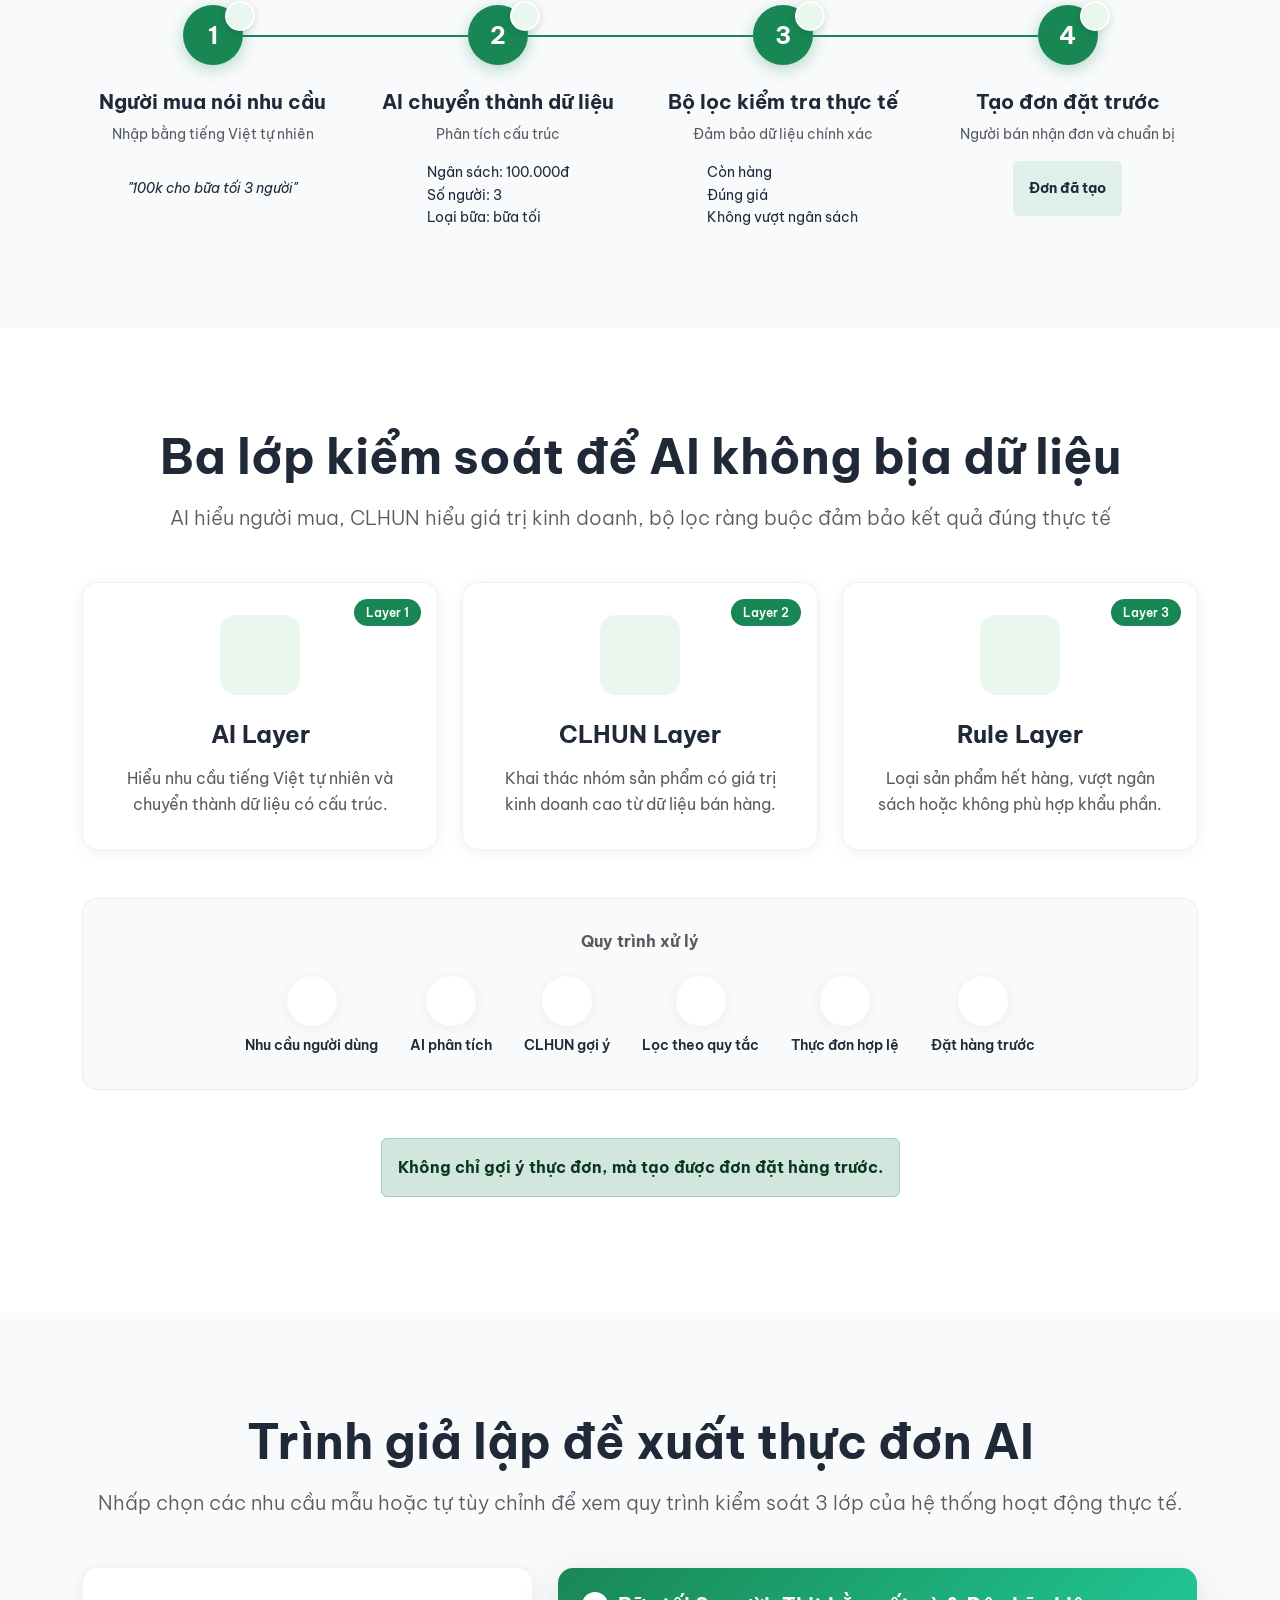
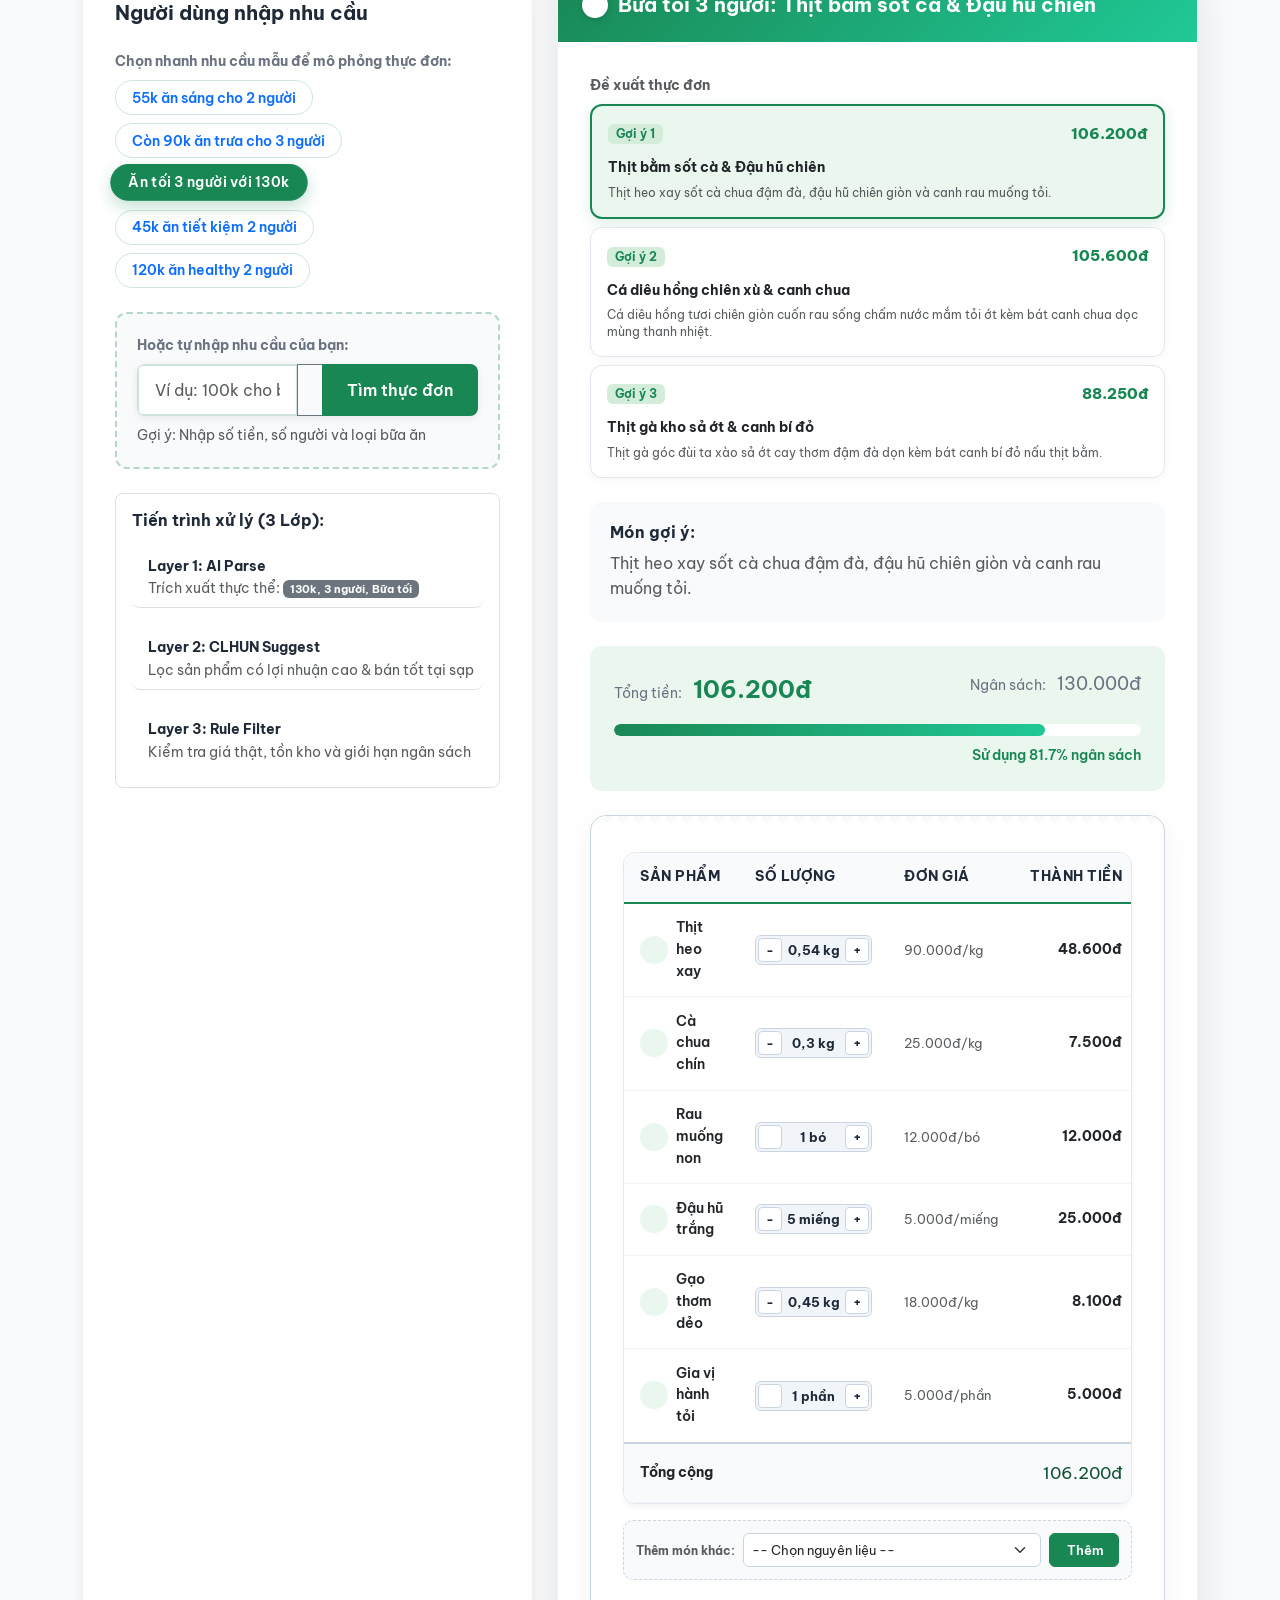
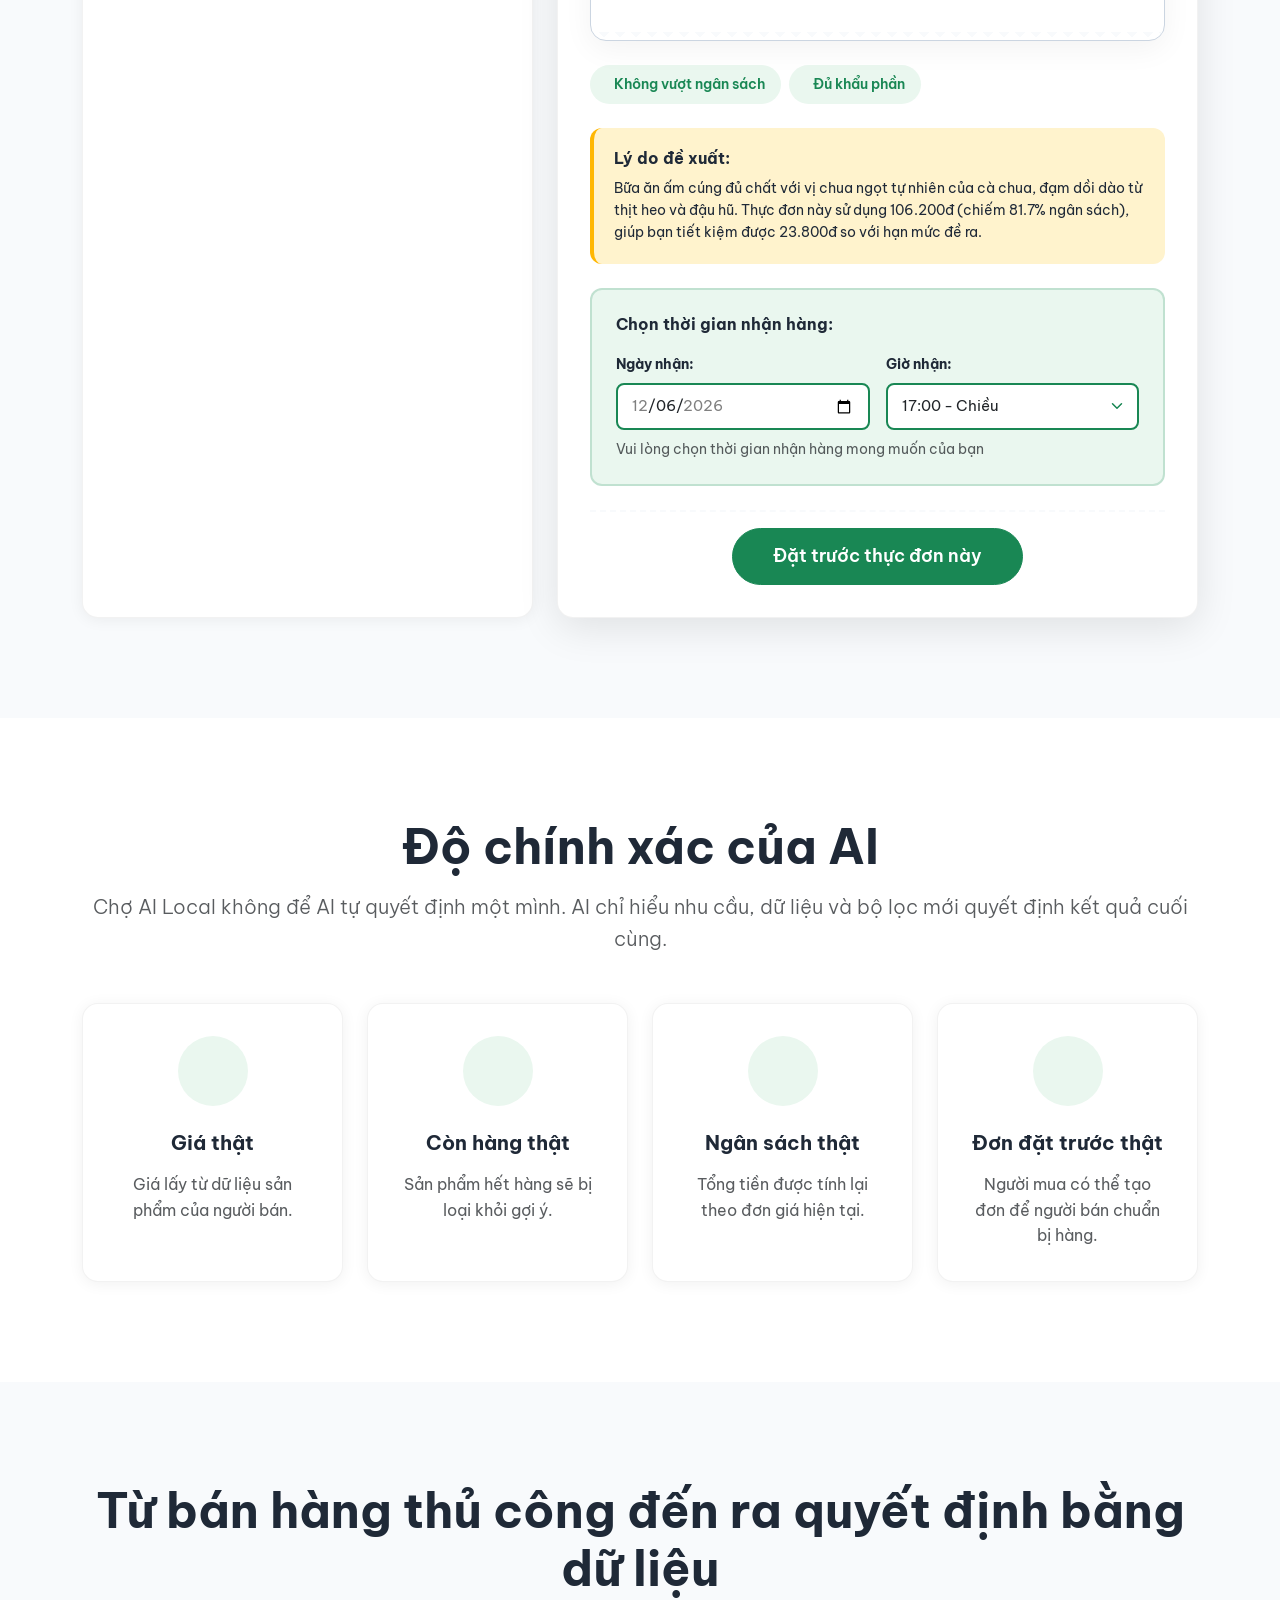
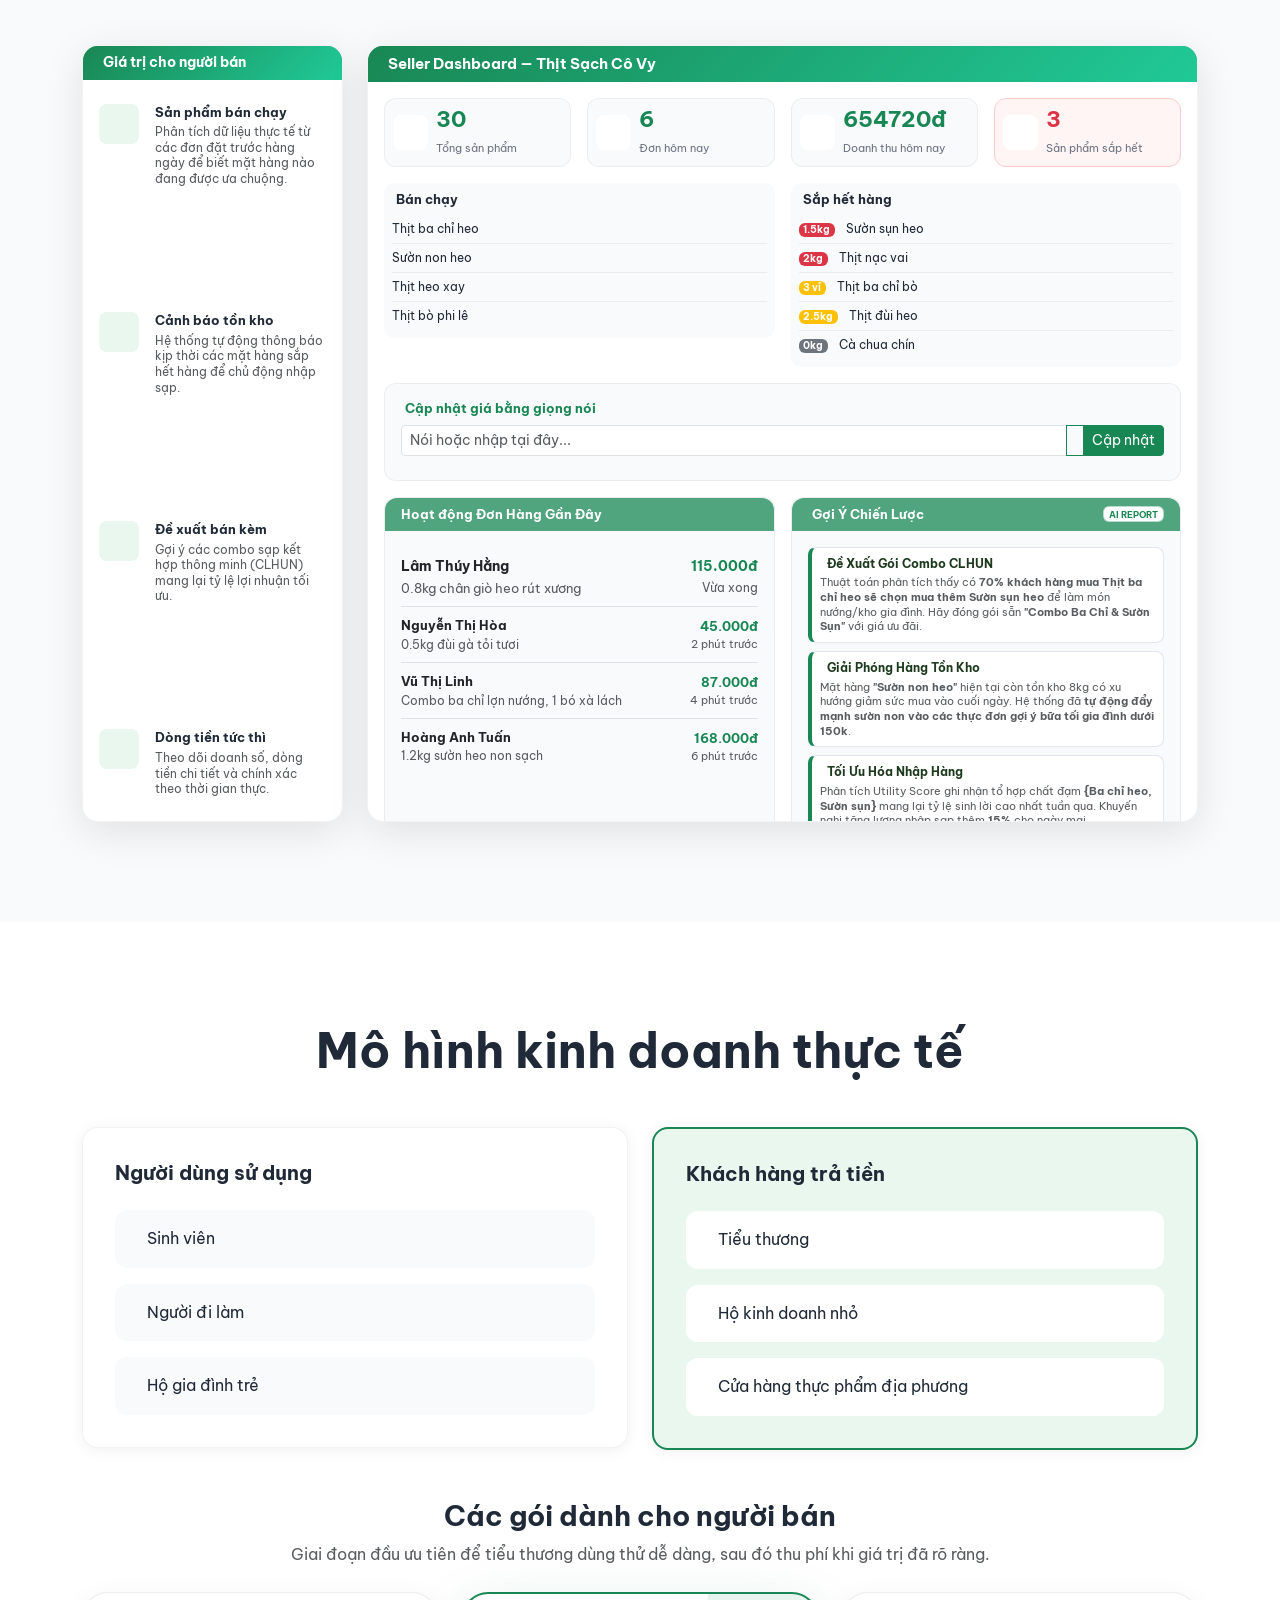
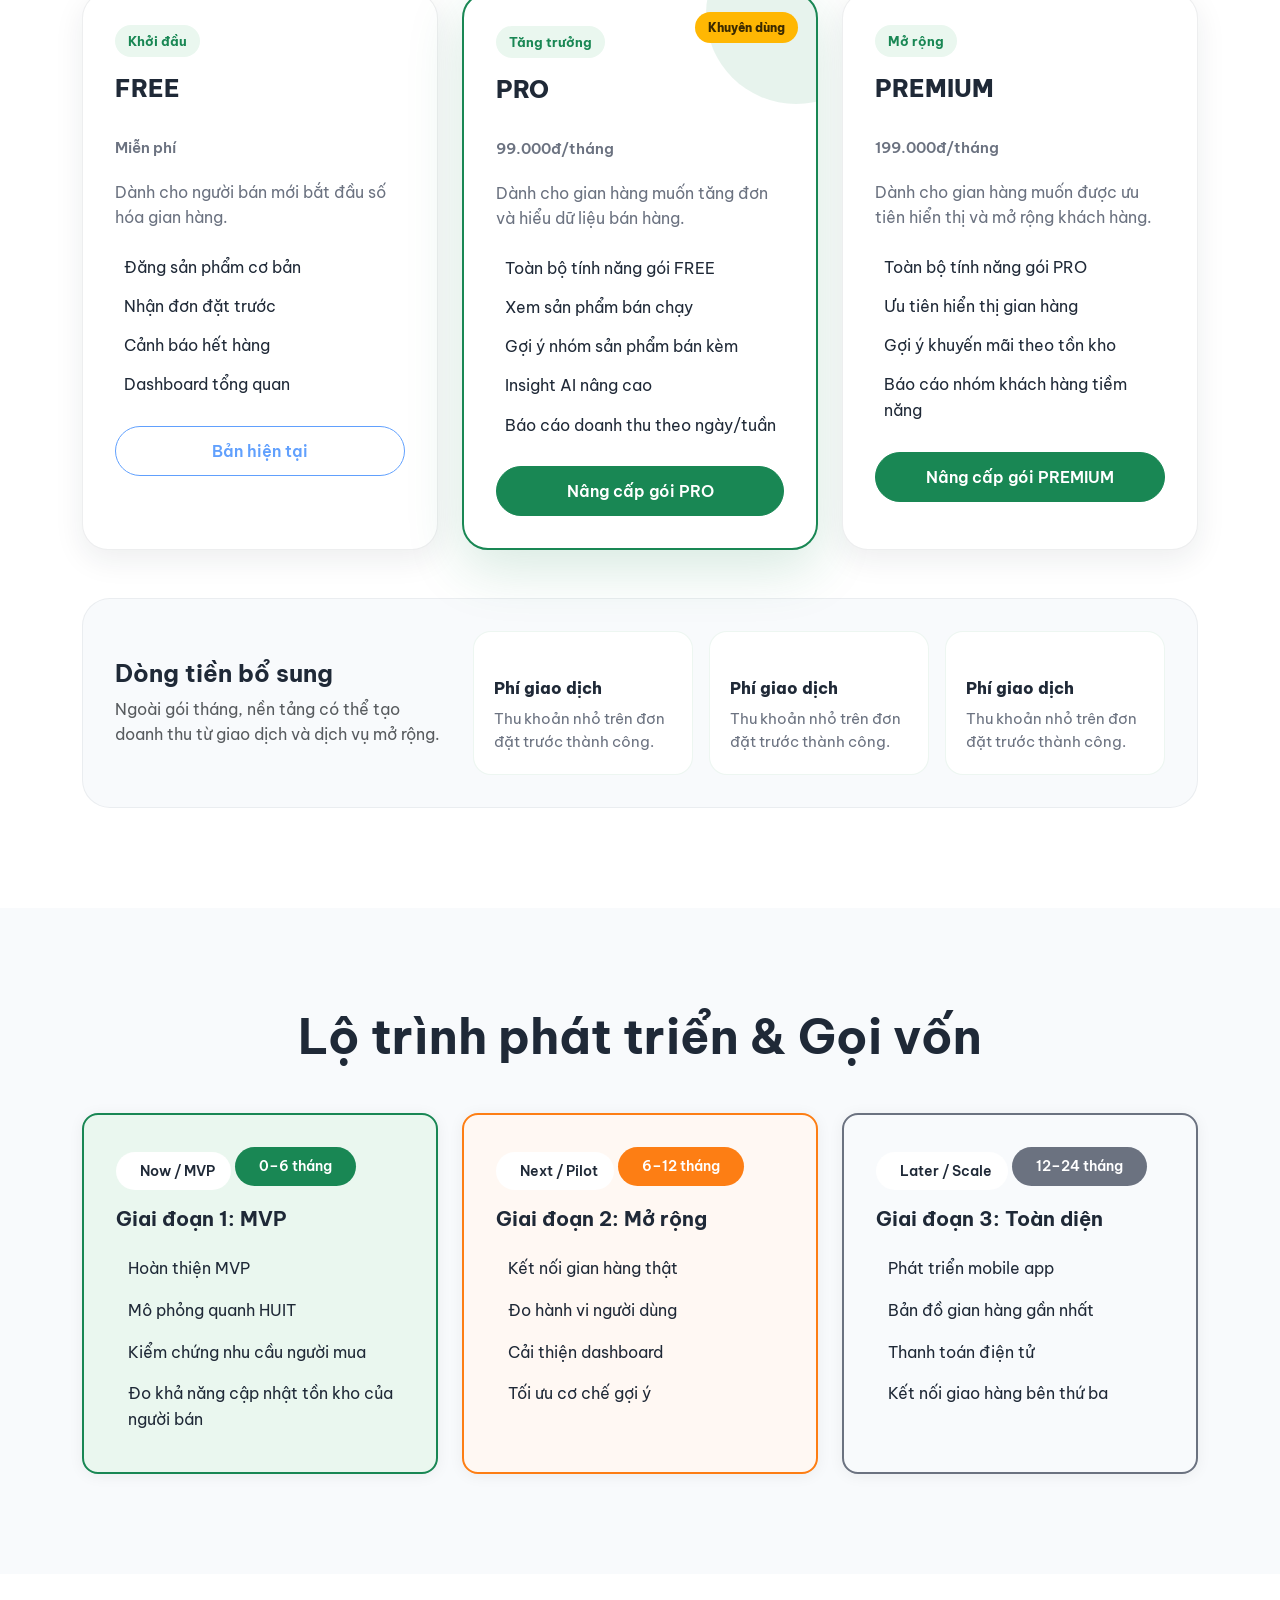
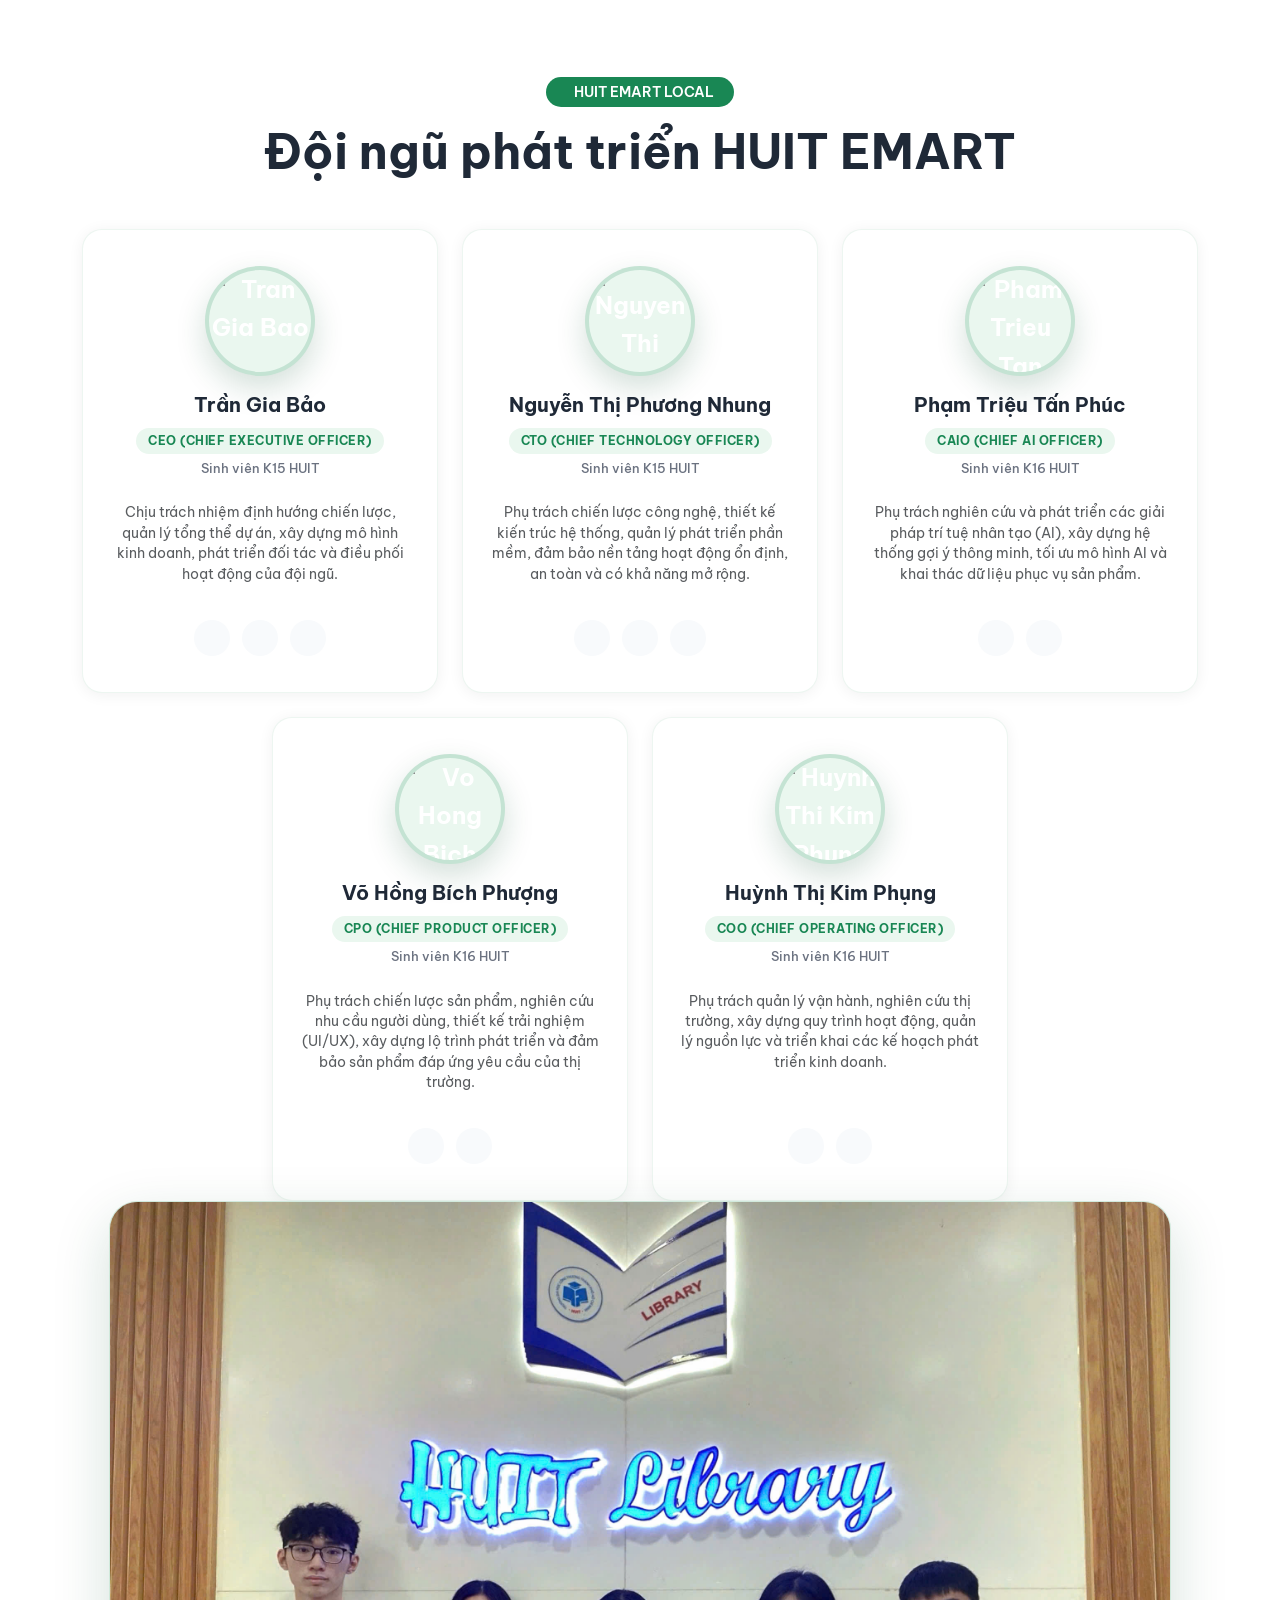
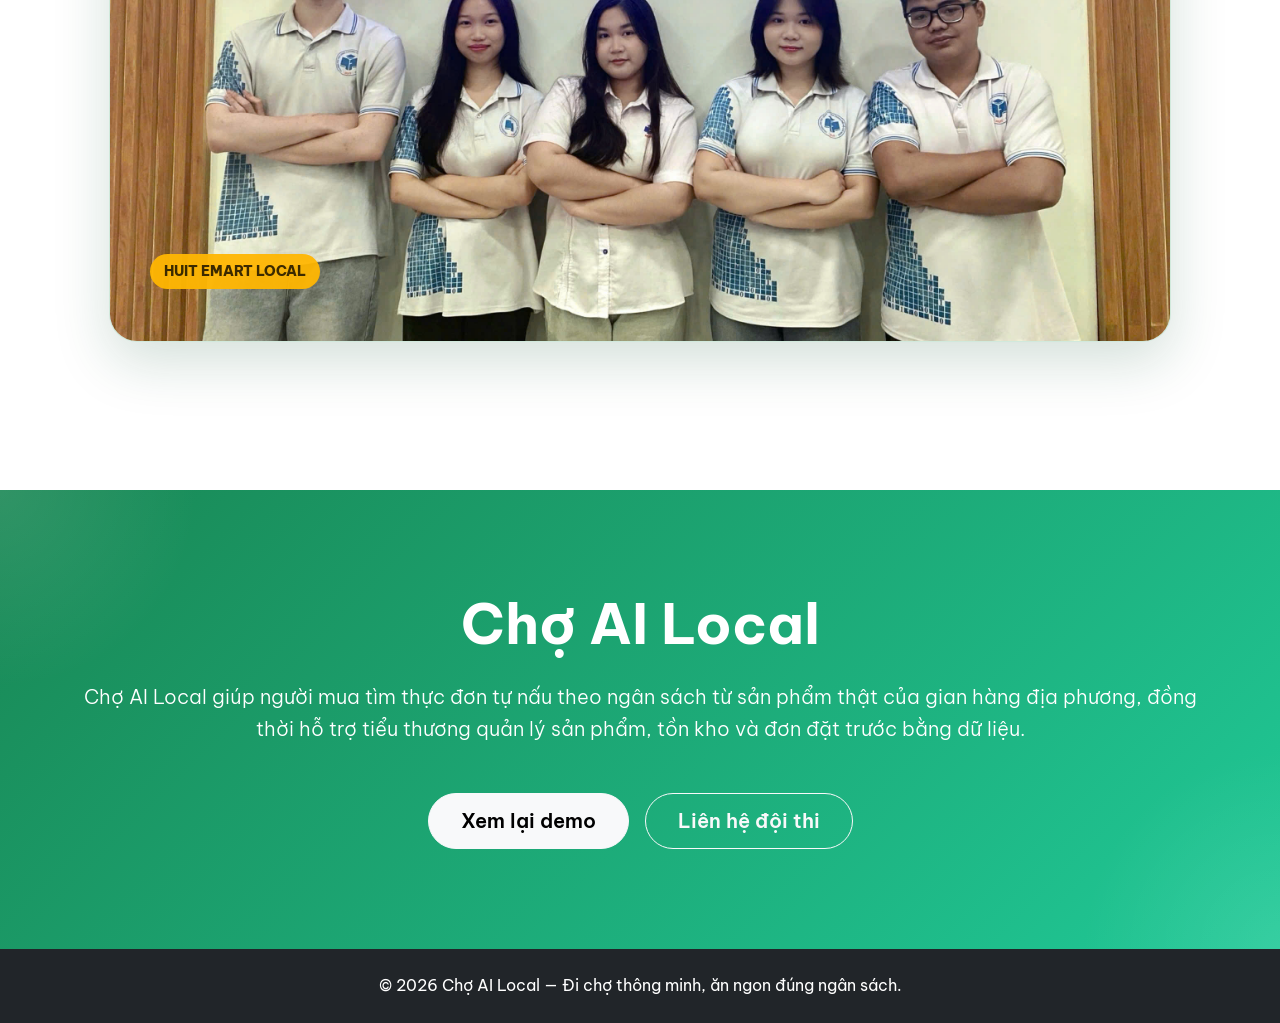
==== commit 49fc66ae: "Add files via upload update" ====
--- a/index.html
+++ b/index.html
@@ -173,144 +173,147 @@
               <div class="phone-ambient-glow"></div>
 
               <div class="phone-frame">
-                <!-- Notch / Dynamic Island -->
-                <div class="phone-notch">
-                  <div class="phone-notch-inner">
-                    <div class="phone-camera"></div>
-                  </div>
-                </div>
-
-                <!-- Status Bar -->
-                <div class="phone-status-bar">
-                  <span class="phone-time">9:41</span>
-                  <div class="phone-status-icons">
-                    <i class="ph ph-cell-signal-full"></i>
-                    <i class="ph ph-wifi-high"></i>
-                    <i class="ph ph-battery-full"></i>
-                  </div>
-                </div>
-
-                <!-- App Header -->
-                <div class="phone-app-header">
-                  <div class="phone-app-icon">
-                    <i class="ph ph-storefront"></i>
-                  </div>
-                  <div class="phone-app-title">
-                    <span class="lang-vi">Chợ AI Local</span>
-                    <span class="lang-en">AI Local Market</span>
-                    <div class="phone-app-subtitle">
-                      <span class="online-dot"></span>
-                      <span class="lang-vi">Đang hoạt động</span>
-                      <span class="lang-en">Is active</span>
-                    </div>
-                  </div>
-                </div>
-
-                <!-- Chat Screen -->
-                <div class="phone-screen">
-                  <!-- Step 1: User message bubble -->
-                  <div class="chat-step chat-step-1">
-                    <div class="chat-date-divider">
-                      <span class="lang-vi">Hôm nay</span>
-                      <span class="lang-en">Today</span>
-                    </div>
-                    <div class="chat-row user-row">
-                      <div class="chat-bubble user-bubble">
-                        <i class="ph ph-chat-text bubble-icon"></i>
-                        <p class="lang-vi">"100k cho bữa tối 3 người"</p>
-                        <p class="lang-en">"100k for dinner for 3 people"</p>
-                        <span class="bubble-time">21:30</span>
+                <!-- Inner screen container (for border-radius & clipping) -->
+                <div class="phone-inner-container">
+                  <!-- Notch / Dynamic Island -->
+                  <div class="phone-notch">
+                    <div class="phone-notch-inner">
+                      <div class="phone-camera"></div>
+                    </div>
+                  </div>
+
+                  <!-- Status Bar -->
+                  <div class="phone-status-bar">
+                    <span class="phone-time">9:41</span>
+                    <div class="phone-status-icons">
+                      <i class="ph ph-cell-signal-full"></i>
+                      <i class="ph ph-wifi-high"></i>
+                      <i class="ph ph-battery-full"></i>
+                    </div>
+                  </div>
+
+                  <!-- App Header -->
+                  <div class="phone-app-header">
+                    <div class="phone-app-icon">
+                      <i class="ph ph-storefront"></i>
+                    </div>
+                    <div class="phone-app-title">
+                      <span class="lang-vi">Chợ AI Local</span>
+                      <span class="lang-en">AI Local Market</span>
+                      <div class="phone-app-subtitle">
+                        <span class="online-dot"></span>
+                        <span class="lang-vi">Đang hoạt động</span>
+                        <span class="lang-en">Is active</span>
                       </div>
                     </div>
                   </div>
 
-                  <!-- Step 2: AI parsing card -->
-                  <div class="chat-step chat-step-2">
-                    <div class="chat-row ai-row">
-                      <div class="ai-avatar"><i class="ph ph-cpu"></i></div>
-                      <div class="chat-bubble ai-bubble">
-                        <div class="ai-bubble-label">
-                          <span class="lang-vi">AI phân tích</span>
-                          <span class="lang-en">AI parsed</span>
+                  <!-- Chat Screen -->
+                  <div class="phone-screen">
+                    <!-- Step 1: User message bubble -->
+                    <div class="chat-step chat-step-1">
+                      <div class="chat-date-divider">
+                        <span class="lang-vi">Hôm nay</span>
+                        <span class="lang-en">Today</span>
+                      </div>
+                      <div class="chat-row user-row">
+                        <div class="chat-bubble user-bubble">
+                          <i class="ph ph-chat-text bubble-icon"></i>
+                          <p class="lang-vi">"100k cho bữa tối 3 người"</p>
+                          <p class="lang-en">"100k for dinner for 3 people"</p>
+                          <span class="bubble-time">21:30</span>
                         </div>
-                        <div class="ai-parsed-chips">
-                          <div class="ai-chip chip-budget">
-                            <i class="ph ph-wallet"></i>
-                            <div>
-                              <div class="chip-label lang-vi">Ngân sách</div>
-                              <div class="chip-label lang-en">Budget</div>
-                              <div class="chip-value lang-vi">100.000đ</div>
-                              <div class="chip-value lang-en">100,000đ</div>
+                      </div>
+                    </div>
+
+                    <!-- Step 2: AI parsing card -->
+                    <div class="chat-step chat-step-2">
+                      <div class="chat-row ai-row">
+                        <div class="ai-avatar"><i class="ph ph-cpu"></i></div>
+                        <div class="chat-bubble ai-bubble">
+                          <div class="ai-bubble-label">
+                            <span class="lang-vi">AI phân tích</span>
+                            <span class="lang-en">AI parsed</span>
+                          </div>
+                          <div class="ai-parsed-chips">
+                            <div class="ai-chip chip-budget">
+                              <i class="ph ph-wallet"></i>
+                              <div>
+                                <div class="chip-label lang-vi">Ngân sách</div>
+                                <div class="chip-label lang-en">Budget</div>
+                                <div class="chip-value lang-vi">100.000đ</div>
+                                <div class="chip-value lang-en">100,000đ</div>
+                              </div>
+                            </div>
+                            <div class="ai-chip chip-people">
+                              <i class="ph ph-users"></i>
+                              <div>
+                                <div class="chip-label lang-vi">Số người</div>
+                                <div class="chip-label lang-en">People</div>
+                                <div class="chip-value">3</div>
+                              </div>
+                            </div>
+                            <div class="ai-chip chip-meal">
+                              <i class="ph ph-moon-stars"></i>
+                              <div>
+                                <div class="chip-label lang-vi">Loại bữa</div>
+                                <div class="chip-label lang-en">Meal</div>
+                                <div class="chip-value lang-vi">Bữa tối</div>
+                                <div class="chip-value lang-en">Dinner</div>
+                              </div>
                             </div>
                           </div>
-                          <div class="ai-chip chip-people">
-                            <i class="ph ph-users"></i>
-                            <div>
-                              <div class="chip-label lang-vi">Số người</div>
-                              <div class="chip-label lang-en">People</div>
-                              <div class="chip-value">3</div>
+                          <span class="bubble-time">21:30</span>
+                        </div>
+                      </div>
+                    </div>
+
+                    <!-- Step 3: Result card -->
+                    <div class="chat-step chat-step-3">
+                      <div class="chat-row ai-row">
+                        <div class="ai-avatar"><i class="ph ph-cpu"></i></div>
+                        <div class="phone-result-card">
+                          <div class="result-card-header">
+                            <i class="ph-fill ph-check-circle"></i>
+                            <span class="lang-vi">Thực đơn gợi ý</span>
+                            <span class="lang-en">Suggested Menu</span>
+                          </div>
+                          <div class="result-card-body">
+                            <div class="result-dish-name">
+                              <i class="ph ph-bowl-food"></i>
+                              <span class="lang-vi">Thịt bằm sốt cà & Đậu hũ chiên</span>
+                              <span class="lang-en">Minced Pork & Fried Tofu</span>
+                            </div>
+                            <div class="result-budget-bar">
+                              <div class="budget-bar-labels">
+                                <span class="lang-vi">Chi phí</span>
+                                <span class="lang-en">Cost</span>
+                                <strong class="lang-vi">93.500đ / 100.000đ</strong>
+                                <strong class="lang-en">93,500đ / 100,000đ</strong>
+                              </div>
+                              <div class="budget-bar-track">
+                                <div class="budget-bar-fill" style="width: 93.5%"></div>
+                              </div>
+                            </div>
+                            <div class="result-save-tag">
+                              <i class="ph-fill ph-piggy-bank"></i>
+                              <span class="lang-vi">Tiết kiệm 6.500đ</span>
+                              <span class="lang-en">Save 6,500đ</span>
                             </div>
                           </div>
-                          <div class="ai-chip chip-meal">
-                            <i class="ph ph-moon-stars"></i>
-                            <div>
-                              <div class="chip-label lang-vi">Loại bữa</div>
-                              <div class="chip-label lang-en">Meal</div>
-                              <div class="chip-value lang-vi">Bữa tối</div>
-                              <div class="chip-value lang-en">Dinner</div>
-                            </div>
+                          <div class="result-card-footer">
+                            <button class="btn-order-now lang-vi">Đặt trước ngay</button>
+                            <button class="btn-order-now lang-en">Pre-order now</button>
                           </div>
                         </div>
-                        <span class="bubble-time">21:30</span>
                       </div>
                     </div>
                   </div>
 
-                  <!-- Step 3: Result card -->
-                  <div class="chat-step chat-step-3">
-                    <div class="chat-row ai-row">
-                      <div class="ai-avatar"><i class="ph ph-cpu"></i></div>
-                      <div class="phone-result-card">
-                        <div class="result-card-header">
-                          <i class="ph-fill ph-check-circle"></i>
-                          <span class="lang-vi">Thực đơn gợi ý</span>
-                          <span class="lang-en">Suggested Menu</span>
-                        </div>
-                        <div class="result-card-body">
-                          <div class="result-dish-name">
-                            <i class="ph ph-bowl-food"></i>
-                            <span class="lang-vi">Thịt bằm sốt cà & Đậu hũ chiên</span>
-                            <span class="lang-en">Minced Pork & Fried Tofu</span>
-                          </div>
-                          <div class="result-budget-bar">
-                            <div class="budget-bar-labels">
-                              <span class="lang-vi">Chi phí</span>
-                              <span class="lang-en">Cost</span>
-                              <strong class="lang-vi">93.500đ / 100.000đ</strong>
-                              <strong class="lang-en">93,500đ / 100,000đ</strong>
-                            </div>
-                            <div class="budget-bar-track">
-                              <div class="budget-bar-fill" style="width: 93.5%"></div>
-                            </div>
-                          </div>
-                          <div class="result-save-tag">
-                            <i class="ph-fill ph-piggy-bank"></i>
-                            <span class="lang-vi">Tiết kiệm 6.500đ</span>
-                            <span class="lang-en">Save 6,500đ</span>
-                          </div>
-                        </div>
-                        <div class="result-card-footer">
-                          <button class="btn-order-now lang-vi">Đặt trước ngay</button>
-                          <button class="btn-order-now lang-en">Pre-order now</button>
-                        </div>
-                      </div>
-                    </div>
-                  </div>
-                </div>
-
-                <!-- Bottom Bar -->
-                <div class="phone-bottom-bar">
-                  <div class="phone-home-indicator"></div>
+                  <!-- Bottom Bar -->
+                  <div class="phone-bottom-bar">
+                    <div class="phone-home-indicator"></div>
+                  </div>
                 </div>
               </div>
             </div>
--- a/css/style.css
+++ b/css/style.css
@@ -34,6 +34,9 @@
   color: var(--text-dark);
   line-height: 1.6;
   overflow-x: hidden;
+  -webkit-font-smoothing: antialiased;
+  -moz-osx-font-smoothing: grayscale;
+  text-rendering: optimizeLegibility;
 }
 
 html {
@@ -94,7 +97,7 @@
   background: rgba(255, 255, 255, 0.92) !important;
   backdrop-filter: blur(20px) saturate(180%);
   -webkit-backdrop-filter: blur(20px) saturate(180%);
-  box-shadow: 0 4px 24px rgba(25, 135, 84, 0.08), 0 1px 0 rgba(0,0,0,0.06);
+  box-shadow: 0 4px 24px rgba(25, 135, 84, 0.08), 0 1px 0 rgba(0, 0, 0, 0.06);
   border-bottom: 1px solid rgba(25, 135, 84, 0.12);
 }
 
@@ -270,19 +273,40 @@
     animation: navItemSlide 0.3s ease both;
   }
 
-  .navbar-collapse.show .nav-item:nth-child(1) { animation-delay: 0.04s; }
-  .navbar-collapse.show .nav-item:nth-child(2) { animation-delay: 0.08s; }
-  .navbar-collapse.show .nav-item:nth-child(3) { animation-delay: 0.12s; }
-  .navbar-collapse.show .nav-item:nth-child(4) { animation-delay: 0.16s; }
-  .navbar-collapse.show .nav-item:nth-child(5) { animation-delay: 0.20s; }
-  .navbar-collapse.show .nav-item:nth-child(6) { animation-delay: 0.24s; }
-  .navbar-collapse.show .nav-item:nth-child(7) { animation-delay: 0.28s; }
+  .navbar-collapse.show .nav-item:nth-child(1) {
+    animation-delay: 0.04s;
+  }
+
+  .navbar-collapse.show .nav-item:nth-child(2) {
+    animation-delay: 0.08s;
+  }
+
+  .navbar-collapse.show .nav-item:nth-child(3) {
+    animation-delay: 0.12s;
+  }
+
+  .navbar-collapse.show .nav-item:nth-child(4) {
+    animation-delay: 0.16s;
+  }
+
+  .navbar-collapse.show .nav-item:nth-child(5) {
+    animation-delay: 0.20s;
+  }
+
+  .navbar-collapse.show .nav-item:nth-child(6) {
+    animation-delay: 0.24s;
+  }
+
+  .navbar-collapse.show .nav-item:nth-child(7) {
+    animation-delay: 0.28s;
+  }
 
   @keyframes navItemSlide {
     from {
       opacity: 0;
       transform: translateX(-12px);
     }
+
     to {
       opacity: 1;
       transform: translateX(0);
@@ -399,8 +423,6 @@
   align-items: center;
   justify-content: center;
   padding: 24px 32px;
-  /* 3D tilt on hover */
-  perspective: 1000px;
 }
 
 
@@ -431,32 +453,56 @@
 }
 
 @keyframes phoneGlowPulse {
-  0%, 100% { opacity: 0.6; transform: translate(-50%, -50%) scale(0.95); }
-  50%       { opacity: 1;   transform: translate(-50%, -50%) scale(1.05); }
-}
-
-/* Side volume buttons */
-.phone-mockup-wrapper::before {
-  content: "";
+
+  0%,
+  100% {
+    opacity: 0.6;
+    transform: translate(-50%, -50%) scale(0.95);
+  }
+
+  50% {
+    opacity: 1;
+    transform: translate(-50%, -50%) scale(1.05);
+  }
+}
+
+/* Side buttons physically on phone-frame to tilt together in 3D */
+.phone-btn-volume {
   position: absolute;
-  left: 8px;
-  top: 38%;
+  left: -4px;
+  top: 35%;
   width: 4px;
   height: 48px;
   background: linear-gradient(180deg, #1e293b, #334155);
   border-radius: 2px 0 0 2px;
-  box-shadow: 0 20px 0 #1e293b, 0 36px 0 #1e293b;
-}
-
-.phone-mockup-wrapper::after {
-  content: "";
+  box-shadow:
+    0 20px 0 #1e293b,
+    0 36px 0 #1e293b;
+  z-index: -1;
+}
+
+.phone-btn-power {
   position: absolute;
-  right: 8px;
-  top: 42%;
+  right: -4px;
+  top: 40%;
   width: 4px;
   height: 60px;
   background: linear-gradient(180deg, #1e293b, #334155);
   border-radius: 0 2px 2px 0;
+  z-index: -1;
+}
+
+/* Inner screen container with automatic bezel and Concentric clipping */
+.phone-inner-container {
+  width: 100%;
+  height: 100%;
+  background: #0d1117;
+  border: 8px solid #000;
+  border-radius: 54px;
+  overflow: hidden;
+  display: flex;
+  flex-direction: column;
+  position: relative;
 }
 
 /* Main Phone Frame (iPhone 17 concept with ultra-slim bezels & polished titanium edges) */
@@ -467,19 +513,27 @@
   /* Multi-layered titanium edge simulation */
   border: 1px solid rgba(255, 255, 255, 0.25);
   box-shadow:
-    0 0 0 4px #1c1c1e, /* Titanium frame outer border */
-    0 0 0 5px rgba(255, 255, 255, 0.1), /* Metallic highlight edge */
+    0 0 0 4px #1c1c1e,
+    /* Titanium frame outer border */
+    0 0 0 5px rgba(255, 255, 255, 0.1),
+    /* Metallic highlight edge */
     0 25px 50px -12px rgba(0, 0, 0, 0.7),
-    0 0 40px rgba(25, 135, 84, 0.15),
-    inset 0 0 0 3px #000; /* Screen bezel */
-  overflow: hidden;
+    0 0 40px rgba(25, 135, 84, 0.15);
+  /* no overflow: hidden to allow side buttons to render outside */
   position: relative;
   flex-shrink: 0;
-  transform-style: preserve-3d;
   transition: transform 0.4s cubic-bezier(0.34, 1.56, 0.64, 1), box-shadow 0.4s ease;
 }
 
-
+/* Premium 3D Tilt Hover effect */
+.phone-mockup-wrapper:hover .phone-frame {
+  transform: translateY(-8px);
+  box-shadow:
+    0 0 0 4px #1c1c1e,
+    0 0 0 5px rgba(255, 255, 255, 0.15),
+    0 35px 60px -10px rgba(0, 0, 0, 0.85),
+    0 0 50px rgba(25, 135, 84, 0.25);
+}
 
 /* Glass edge highlight */
 .phone-frame::before {
@@ -488,21 +542,21 @@
   inset: 0;
   border-radius: 54px;
   background: linear-gradient(135deg,
-    rgba(255,255,255,0.08) 0%,
-    transparent 30%,
-    transparent 70%,
-    rgba(255,255,255,0.04) 100%);
+      rgba(255, 255, 255, 0.08) 0%,
+      transparent 30%,
+      transparent 70%,
+      rgba(255, 255, 255, 0.04) 100%);
   pointer-events: none;
   z-index: 10;
 }
 
 /* iPhone 17 micro Dynamic Island */
 .phone-notch {
-  display: flex;
-  justify-content: center;
-  padding-top: 16px;
+  position: absolute;
+  top: 10px;
+  left: 50%;
+  transform: translateX(-50%);
   z-index: 11;
-  position: relative;
 }
 
 .phone-notch-inner {
@@ -513,8 +567,8 @@
   align-items: center;
   justify-content: center;
   gap: 6px;
-  border: 1px solid rgba(255,255,255,0.08);
-  box-shadow: 0 4px 10px rgba(0,0,0,0.9);
+  border: 1px solid rgba(255, 255, 255, 0.08);
+  box-shadow: 0 4px 10px rgba(0, 0, 0, 0.9);
   height: 20px;
   min-width: 60px;
 }
@@ -524,7 +578,7 @@
   height: 8px;
   background: radial-gradient(circle at 30% 30%, #0d47a1 0%, #000000 70%);
   border-radius: 50%;
-  border: 1px solid rgba(255,255,255,0.15);
+  border: 1px solid rgba(255, 255, 255, 0.15);
   box-shadow: 0 0 3px rgba(33, 150, 243, 0.5);
 }
 
@@ -533,8 +587,11 @@
   display: flex;
   justify-content: space-between;
   align-items: center;
-  padding: 5px 24px 7px;
+  padding: 0 24px;
   color: #cbd5e1;
+  height: 40px;
+  position: relative;
+  z-index: 10;
 }
 
 .phone-time {
@@ -558,8 +615,8 @@
   align-items: center;
   gap: 12px;
   padding: 10px 20px 12px;
-  background: linear-gradient(180deg, rgba(25,135,84,0.18) 0%, rgba(25,135,84,0.04) 100%);
-  border-bottom: 1px solid rgba(255,255,255,0.06);
+  background: linear-gradient(180deg, rgba(25, 135, 84, 0.18) 0%, rgba(25, 135, 84, 0.04) 100%);
+  border-bottom: 1px solid rgba(255, 255, 255, 0.06);
   position: relative;
 }
 
@@ -570,7 +627,7 @@
   left: 20px;
   right: 20px;
   height: 1px;
-  background: linear-gradient(90deg, transparent, rgba(25,135,84,0.4), transparent);
+  background: linear-gradient(90deg, transparent, rgba(25, 135, 84, 0.4), transparent);
 }
 
 .phone-app-icon {
@@ -586,7 +643,7 @@
   flex-shrink: 0;
   box-shadow:
     0 6px 16px rgba(25, 135, 84, 0.45),
-    0 0 0 1px rgba(255,255,255,0.1) inset;
+    0 0 0 1px rgba(255, 255, 255, 0.1) inset;
 }
 
 .phone-app-title {
@@ -616,12 +673,19 @@
   border-radius: 50%;
   flex-shrink: 0;
   animation: onlinePulse 2s ease infinite;
-  box-shadow: 0 0 6px rgba(34,197,94,0.6);
+  box-shadow: 0 0 6px rgba(34, 197, 94, 0.6);
 }
 
 @keyframes onlinePulse {
-  0%, 100% { box-shadow: 0 0 0 0 rgba(34, 197, 94, 0.6); }
-  50%       { box-shadow: 0 0 0 5px rgba(34, 197, 94, 0); }
+
+  0%,
+  100% {
+    box-shadow: 0 0 0 0 rgba(34, 197, 94, 0.6);
+  }
+
+  50% {
+    box-shadow: 0 0 0 5px rgba(34, 197, 94, 0);
+  }
 }
 
 /* Chat Screen */
@@ -642,8 +706,8 @@
   position: absolute;
   inset: 0;
   background-image:
-    linear-gradient(rgba(25,135,84,0.03) 1px, transparent 1px),
-    linear-gradient(90deg, rgba(25,135,84,0.03) 1px, transparent 1px);
+    linear-gradient(rgba(25, 135, 84, 0.03) 1px, transparent 1px),
+    linear-gradient(90deg, rgba(25, 135, 84, 0.03) 1px, transparent 1px);
   background-size: 24px 24px;
   pointer-events: none;
 }
@@ -666,10 +730,16 @@
   top: 50%;
   width: 28%;
   height: 1px;
-  background: rgba(255,255,255,0.05);
-}
-.chat-date-divider::before { left: 0; }
-.chat-date-divider::after  { right: 0; }
+  background: rgba(255, 255, 255, 0.05);
+}
+
+.chat-date-divider::before {
+  left: 0;
+}
+
+.chat-date-divider::after {
+  right: 0;
+}
 
 .chat-row {
   display: flex;
@@ -699,8 +769,8 @@
   color: #fff;
   flex-shrink: 0;
   margin-top: 2px;
-  box-shadow: 0 4px 12px rgba(25,135,84,0.4);
-  border: 1.5px solid rgba(255,255,255,0.1);
+  box-shadow: 0 4px 12px rgba(25, 135, 84, 0.4);
+  border: 1.5px solid rgba(255, 255, 255, 0.1);
 }
 
 /* Chat Bubbles */
@@ -716,7 +786,7 @@
   background: linear-gradient(135deg, #198754 0%, #20c997 100%);
   color: #fff;
   border-bottom-right-radius: 5px;
-  box-shadow: 0 4px 16px rgba(25,135,84,0.35);
+  box-shadow: 0 4px 16px rgba(25, 135, 84, 0.35);
 }
 
 .user-bubble p {
@@ -737,10 +807,10 @@
 .ai-bubble {
   background: linear-gradient(135deg, #1e293b 0%, #172033 100%);
   color: #e2e8f0;
-  border: 1px solid rgba(255,255,255,0.07);
+  border: 1px solid rgba(255, 255, 255, 0.07);
   border-bottom-left-radius: 5px;
   flex: 1;
-  box-shadow: 0 4px 16px rgba(0,0,0,0.3);
+  box-shadow: 0 4px 16px rgba(0, 0, 0, 0.3);
 }
 
 .ai-bubble-label {
@@ -768,7 +838,7 @@
 .bubble-time {
   display: block;
   font-size: 0.6rem;
-  color: rgba(255,255,255,0.25);
+  color: rgba(255, 255, 255, 0.25);
   text-align: right;
   margin-top: 5px;
 }
@@ -817,19 +887,28 @@
   background: rgba(59, 130, 246, 0.15);
   border: 1px solid rgba(59, 130, 246, 0.25);
 }
-.chip-budget i { color: #60a5fa; }
+
+.chip-budget i {
+  color: #60a5fa;
+}
 
 .chip-people {
   background: rgba(168, 85, 247, 0.15);
   border: 1px solid rgba(168, 85, 247, 0.25);
 }
-.chip-people i { color: #c084fc; }
+
+.chip-people i {
+  color: #c084fc;
+}
 
 .chip-meal {
   background: rgba(251, 191, 36, 0.12);
   border: 1px solid rgba(251, 191, 36, 0.25);
 }
-.chip-meal i { color: #fbbf24; }
+
+.chip-meal i {
+  color: #fbbf24;
+}
 
 /* Phone Result Card */
 .phone-result-card {
@@ -840,7 +919,7 @@
   flex: 1;
   box-shadow:
     0 8px 24px rgba(25, 135, 84, 0.18),
-    0 0 0 1px rgba(25,135,84,0.1) inset;
+    0 0 0 1px rgba(25, 135, 84, 0.1) inset;
   position: relative;
 }
 
@@ -852,14 +931,19 @@
   left: -100%;
   width: 60%;
   height: 100%;
-  background: linear-gradient(105deg, transparent 40%, rgba(255,255,255,0.04) 50%, transparent 60%);
+  background: linear-gradient(105deg, transparent 40%, rgba(255, 255, 255, 0.04) 50%, transparent 60%);
   animation: shimmer 3s ease infinite 1.2s;
   pointer-events: none;
 }
 
 @keyframes shimmer {
-  0%   { left: -100%; }
-  100% { left: 200%; }
+  0% {
+    left: -100%;
+  }
+
+  100% {
+    left: 200%;
+  }
 }
 
 .result-card-header {
@@ -925,7 +1009,7 @@
 
 .budget-bar-track {
   height: 6px;
-  background: rgba(255,255,255,0.07);
+  background: rgba(255, 255, 255, 0.07);
   border-radius: 99px;
   overflow: hidden;
   position: relative;
@@ -983,7 +1067,7 @@
 
 .result-card-footer {
   padding: 8px 14px 10px;
-  border-top: 1px solid rgba(255,255,255,0.06);
+  border-top: 1px solid rgba(255, 255, 255, 0.06);
 }
 
 .btn-order-now {
@@ -1017,9 +1101,9 @@
 .phone-home-indicator {
   width: 90px;
   height: 5px;
-  background: rgba(255,255,255,0.18);
+  background: rgba(255, 255, 255, 0.18);
   border-radius: 99px;
-  box-shadow: 0 0 8px rgba(255,255,255,0.05);
+  box-shadow: 0 0 8px rgba(255, 255, 255, 0.05);
 }
 
 /* Chat Step Animations */
@@ -1027,15 +1111,24 @@
   animation: chatStepIn 0.6s cubic-bezier(0.16, 1, 0.3, 1) both;
 }
 
-.chat-step-1 { animation-delay: 0.15s; }
-.chat-step-2 { animation-delay: 0.5s; }
-.chat-step-3 { animation-delay: 0.9s; }
+.chat-step-1 {
+  animation-delay: 0.15s;
+}
+
+.chat-step-2 {
+  animation-delay: 0.5s;
+}
+
+.chat-step-3 {
+  animation-delay: 0.9s;
+}
 
 @keyframes chatStepIn {
   from {
     opacity: 0;
     transform: translateY(16px) scale(0.97);
   }
+
   to {
     opacity: 1;
     transform: translateY(0) scale(1);
@@ -1044,7 +1137,7 @@
 
 /* Dark mode — no extra needed, phone is already dark */
 body.dark-mode .phone-frame {
-  border-color: rgba(255,255,255,0.14);
+  border-color: rgba(255, 255, 255, 0.14);
 }
 
 /* Responsive */
@@ -1052,368 +1145,218 @@
   .phone-frame {
     width: 310px;
   }
+
   .phone-screen {
     min-height: 400px;
   }
+
+  .phone-inner-container {
+    border: 7px solid #000;
+    border-radius: 50px;
+  }
 }
 
 @media (max-width: 991.98px) {
+  .phone-mockup-wrapper {
+    padding: 16px 16px;
+  }
+
   .phone-frame {
     width: 300px;
   }
+
   .phone-screen {
     min-height: 380px;
-  }
-  /* hide side button pseudo on mobile */
-  .phone-mockup-wrapper::before,
-  .phone-mockup-wrapper::after {
+    padding: 10px 10px 4px;
+    gap: 8px;
+  }
+
+  .phone-inner-container {
+    border: 6px solid #000;
+    border-radius: 46px;
+  }
+
+  .phone-btn-volume,
+  .phone-btn-power {
     display: none;
   }
+
+  /* Scale down inner components on mobile layout for realistic rendering */
+  .phone-app-header {
+    padding: 8px 14px 10px;
+    gap: 8px;
+  }
+
+  .phone-app-icon {
+    width: 36px;
+    height: 36px;
+    font-size: 1.1rem;
+  }
+
+  .phone-app-title {
+    font-size: 0.8rem;
+  }
+
+  .phone-status-bar {
+    padding: 0 16px;
+  }
+
+  .chat-bubble {
+    padding: 8px 10px 5px;
+    font-size: 0.72rem;
+  }
+
+  .user-bubble p {
+    font-size: 0.75rem;
+  }
+
+  .ai-chip {
+    padding: 4px 8px;
+    font-size: 0.68rem;
+  }
+
+  .phone-result-card {
+    border-radius: 12px;
+  }
+
+  .result-card-header {
+    padding: 8px 10px;
+    font-size: 0.7rem;
+  }
+
+  .result-card-body {
+    padding: 8px 10px;
+    gap: 6px;
+  }
+
+  .result-dish-name {
+    font-size: 0.7rem;
+  }
+
+  .result-budget-bar {
+    gap: 4px;
+  }
+
+  .budget-bar-labels {
+    font-size: 0.6rem;
+  }
+
+  .result-save-tag {
+    padding: 3px 8px;
+    font-size: 0.6rem;
+  }
+
+  .result-card-footer {
+    padding: 6px 10px 8px;
+  }
+
+  .btn-order-now {
+    padding: 7px;
+    font-size: 0.68rem;
+  }
 }
 
 @media (max-width: 575.98px) {
+  .phone-mockup-wrapper {
+    padding: 16px 12px;
+  }
+
   .phone-frame {
     width: 270px;
   }
+
   .phone-screen {
     min-height: 340px;
-  }
-}
-
-
-
-/* ===== Cards ===== */
-
-/* Chat Screen */
-.phone-screen {
-  padding: 12px 12px 4px;
-  display: flex;
-  flex-direction: column;
-  gap: 10px;
-  background: #0d1117;
-  min-height: 380px;
-  overflow: hidden;
-}
-
-.chat-date-divider {
-  text-align: center;
-  font-size: 0.6rem;
-  color: #475569;
-  font-weight: 600;
-  text-transform: uppercase;
-  letter-spacing: 0.8px;
-  margin-bottom: 6px;
-}
-
-.chat-row {
-  display: flex;
-  gap: 6px;
-}
-
-.user-row {
-  justify-content: flex-end;
-}
-
-.ai-row {
-  justify-content: flex-start;
-  align-items: flex-start;
-}
-
-/* Avatars */
-.ai-avatar {
-  width: 28px;
-  height: 28px;
-  background: linear-gradient(135deg, #198754, #20c997);
-  border-radius: 50%;
-  display: flex;
-  align-items: center;
-  justify-content: center;
-  font-size: 0.75rem;
-  color: #fff;
-  flex-shrink: 0;
-  margin-top: 2px;
-}
-
-/* Chat Bubbles */
-.chat-bubble {
-  max-width: 82%;
-  border-radius: 16px;
-  padding: 8px 10px 6px;
-  position: relative;
-  font-size: 0.72rem;
-}
-
-.user-bubble {
-  background: var(--green-gradient);
-  color: #fff;
-  border-bottom-right-radius: 4px;
-}
-
-.user-bubble p {
-  margin: 0;
-  font-weight: 600;
-  font-style: italic;
-  line-height: 1.4;
-}
-
-.user-bubble .bubble-icon {
-  font-size: 0.85rem;
-  opacity: 0.8;
-  margin-bottom: 2px;
-  display: block;
-}
-
-.ai-bubble {
-  background: #1e293b;
-  color: #e2e8f0;
-  border: 1px solid rgba(255,255,255,0.06);
-  border-bottom-left-radius: 4px;
-  flex: 1;
-}
-
-.ai-bubble-label {
-  font-size: 0.6rem;
-  font-weight: 700;
-  color: #20c997;
-  text-transform: uppercase;
-  letter-spacing: 0.6px;
-  margin-bottom: 6px;
-}
-
-.bubble-time {
-  display: block;
-  font-size: 0.55rem;
-  color: rgba(255,255,255,0.35);
-  text-align: right;
-  margin-top: 4px;
-}
-
-/* AI Parsed Chips */
-.ai-parsed-chips {
-  display: flex;
-  flex-direction: column;
-  gap: 4px;
-}
-
-.ai-chip {
-  display: flex;
-  align-items: center;
-  gap: 6px;
-  padding: 5px 8px;
-  border-radius: 8px;
-  font-size: 0.65rem;
-}
-
-.ai-chip i {
-  font-size: 0.85rem;
-  flex-shrink: 0;
-}
-
-.chip-label {
-  font-size: 0.58rem;
-  color: #64748b;
-  font-weight: 500;
-  line-height: 1;
-}
-
-.chip-value {
-  font-size: 0.72rem;
-  font-weight: 700;
-  color: #f1f5f9;
-  line-height: 1.2;
-}
-
-.chip-budget {
-  background: rgba(59, 130, 246, 0.15);
-  border: 1px solid rgba(59, 130, 246, 0.2);
-}
-.chip-budget i { color: #60a5fa; }
-
-.chip-people {
-  background: rgba(168, 85, 247, 0.15);
-  border: 1px solid rgba(168, 85, 247, 0.2);
-}
-.chip-people i { color: #c084fc; }
-
-.chip-meal {
-  background: rgba(251, 191, 36, 0.12);
-  border: 1px solid rgba(251, 191, 36, 0.2);
-}
-.chip-meal i { color: #fbbf24; }
-
-/* Phone Result Card */
-.phone-result-card {
-  background: #1e293b;
-  border-radius: 14px;
-  border: 1px solid rgba(25, 135, 84, 0.35);
-  overflow: hidden;
-  flex: 1;
-  box-shadow: 0 4px 20px rgba(25, 135, 84, 0.15);
-}
-
-.result-card-header {
-  background: var(--green-gradient);
-  color: #fff;
-  padding: 7px 10px;
-  font-size: 0.68rem;
-  font-weight: 700;
-  display: flex;
-  align-items: center;
-  gap: 5px;
-}
-
-.result-card-header i { font-size: 0.9rem; }
-
-.result-card-body {
-  padding: 8px 10px;
-  display: flex;
-  flex-direction: column;
-  gap: 7px;
-}
-
-.result-dish-name {
-  display: flex;
-  align-items: flex-start;
-  gap: 5px;
-  font-size: 0.68rem;
-  font-weight: 600;
-  color: #f1f5f9;
-  line-height: 1.4;
-}
-
-.result-dish-name i {
-  color: #fbbf24;
-  font-size: 0.85rem;
-  margin-top: 1px;
-  flex-shrink: 0;
-}
-
-/* Budget Progress Bar */
-.result-budget-bar {
-  display: flex;
-  flex-direction: column;
-  gap: 4px;
-}
-
-.budget-bar-labels {
-  display: flex;
-  justify-content: space-between;
-  font-size: 0.58rem;
-  color: #64748b;
-}
-
-.budget-bar-labels strong {
-  color: #22c55e;
-  font-weight: 700;
-  font-size: 0.62rem;
-}
-
-.budget-bar-track {
-  height: 5px;
-  background: rgba(255,255,255,0.08);
-  border-radius: 99px;
-  overflow: hidden;
-}
-
-.budget-bar-fill {
-  height: 100%;
-  background: linear-gradient(90deg, #22c55e, #86efac);
-  border-radius: 99px;
-  width: 0;
-  transition: width 1.2s cubic-bezier(0.34, 1.56, 0.64, 1);
-}
-
-.budget-bar-fill.animated {
-  width: 93.5% !important;
-}
-
-.result-save-tag {
-  display: inline-flex;
-  align-items: center;
-  gap: 4px;
-  background: rgba(34, 197, 94, 0.15);
-  border: 1px solid rgba(34, 197, 94, 0.3);
-  color: #4ade80;
-  font-size: 0.6rem;
-  font-weight: 700;
-  padding: 3px 7px;
-  border-radius: 99px;
-  width: fit-content;
-}
-
-.result-save-tag i { font-size: 0.75rem; }
-
-.result-card-footer {
-  padding: 7px 10px 8px;
-  border-top: 1px solid rgba(255,255,255,0.06);
-}
-
-.btn-order-now {
-  width: 100%;
-  background: var(--green-gradient);
-  color: #fff;
-  border: none;
-  border-radius: 8px;
-  padding: 7px;
-  font-size: 0.65rem;
-  font-weight: 700;
-  cursor: pointer;
-  transition: all 0.2s ease;
-  letter-spacing: 0.3px;
-}
-
-.btn-order-now:hover {
-  opacity: 0.9;
-  transform: translateY(-1px);
-}
-
-/* Phone Bottom Bar */
-.phone-bottom-bar {
-  display: flex;
-  justify-content: center;
-  padding: 8px 0 12px;
-  background: #0d1117;
-}
-
-.phone-home-indicator {
-  width: 80px;
-  height: 4px;
-  background: rgba(255,255,255,0.2);
-  border-radius: 99px;
-}
-
-/* Chat Step Animations */
-.chat-step {
-  animation: chatStepIn 0.5s ease both;
-}
-
-.chat-step-1 { animation-delay: 0.2s; }
-.chat-step-2 { animation-delay: 0.55s; }
-.chat-step-3 { animation-delay: 0.9s; }
-
-@keyframes chatStepIn {
-  from {
-    opacity: 0;
-    transform: translateY(12px);
-  }
-  to {
-    opacity: 1;
-    transform: translateY(0);
-  }
-}
-
-/* Dark mode adjustment */
-body.dark-mode .phone-frame {
-  border-color: rgba(255,255,255,0.15);
-}
-
-/* Responsive */
-@media (max-width: 991.98px) {
-  .phone-frame {
-    width: 250px;
-  }
-  .phone-screen {
-    min-height: 330px;
+    padding: 8px 8px 4px;
+    gap: 6px;
+  }
+
+  .phone-inner-container {
+    border: 5px solid #000;
+    border-radius: 42px;
+  }
+
+  /* Scale down inner components even more for small screen viewports */
+  .phone-app-header {
+    padding: 6px 10px 8px;
+    gap: 6px;
+  }
+
+  .phone-app-icon {
+    width: 32px;
+    height: 32px;
+    font-size: 1rem;
+  }
+
+  .phone-app-title {
+    font-size: 0.75rem;
+  }
+
+  .phone-app-subtitle {
+    font-size: 0.65rem;
+  }
+
+  .phone-status-bar {
+    padding: 0 12px;
+  }
+
+  .chat-bubble {
+    padding: 6px 8px 4px;
+    font-size: 0.68rem;
+  }
+
+  .user-bubble p {
+    font-size: 0.7rem;
+  }
+
+  .ai-chip {
+    padding: 3px 6px;
+    font-size: 0.62rem;
+  }
+
+  .phone-result-card {
+    border-radius: 10px;
+  }
+
+  .result-card-header {
+    padding: 6px 8px;
+    font-size: 0.65rem;
+  }
+
+  .result-card-body {
+    padding: 6px 8px;
+    gap: 5px;
+  }
+
+  .result-dish-name {
+    font-size: 0.65rem;
+  }
+
+  .result-budget-bar {
+    gap: 3px;
+  }
+
+  .budget-bar-labels {
+    font-size: 0.55rem;
+  }
+
+  .result-save-tag {
+    padding: 2px 6px;
+    font-size: 0.55rem;
+  }
+
+  .result-card-footer {
+    padding: 5px 8px 6px;
+  }
+
+  .btn-order-now {
+    padding: 6px;
+    font-size: 0.62rem;
+  }
+
+  .phone-home-indicator {
+    width: 70px;
+    height: 3px;
   }
 }
 
@@ -4519,6 +4462,7 @@
     padding-left: 0.7rem !important;
     padding-right: 0.7rem !important;
   }
+
   .navbar .btn {
     white-space: nowrap !important;
   }
@@ -4526,13 +4470,14 @@
 
 /* ===== Responsive Mobile Adjustments for Cart Table ===== */
 @media (max-width: 576px) {
+
   /* Hide the table headers as card layout handles labeling */
   .cart-table thead {
     display: none !important;
   }
 
-  .cart-table, 
-  .cart-table tbody, 
+  .cart-table,
+  .cart-table tbody,
   .cart-table tr {
     display: block !important;
     width: 100% !important;
@@ -4548,7 +4493,7 @@
     box-shadow: 0 4px 12px rgba(0, 0, 0, 0.02) !important;
     transition: all 0.3s ease !important;
   }
-  
+
   body.dark-mode .cart-table tbody tr:not(.cart-total-row) {
     background: #1e293b !important;
     border-color: #334155 !important;
@@ -4571,6 +4516,7 @@
     padding-bottom: 0.75rem !important;
     margin-bottom: 0.5rem !important;
   }
+
   body.dark-mode .cart-table td:nth-child(1) {
     border-bottom-color: #334155 !important;
   }
@@ -4580,19 +4526,21 @@
     justify-content: center !important;
     padding: 0.75rem 0 !important;
   }
-  
+
   .cart-table td:nth-child(2) .cart-qty-controls {
     width: 100% !important;
     justify-content: space-between !important;
     padding: 4px !important;
     border-radius: 10px !important;
   }
+
   .cart-table td:nth-child(2) .cart-btn-qty {
     width: 36px !important;
     height: 36px !important;
     font-size: 1.1rem !important;
     border-radius: 6px !important;
   }
+
   .cart-table td:nth-child(2) .cart-qty-val {
     font-size: 0.95rem !important;
     min-width: 80px !important;
@@ -4605,14 +4553,14 @@
     color: var(--muted);
     font-size: 0.85rem;
   }
-  
+
   .cart-table td:nth-child(4)::before {
     content: "Thành tiền:";
     font-weight: 700;
     color: var(--muted);
     font-size: 0.85rem;
   }
-  
+
   .cart-table td:nth-child(4) {
     font-weight: 800 !important;
     color: var(--primary) !important;
@@ -4629,7 +4577,7 @@
     padding: 1.25rem 0 !important;
     margin-top: 1rem !important;
   }
-  
+
   .cart-table tr.cart-total-row td {
     display: block !important;
     width: auto !important;
